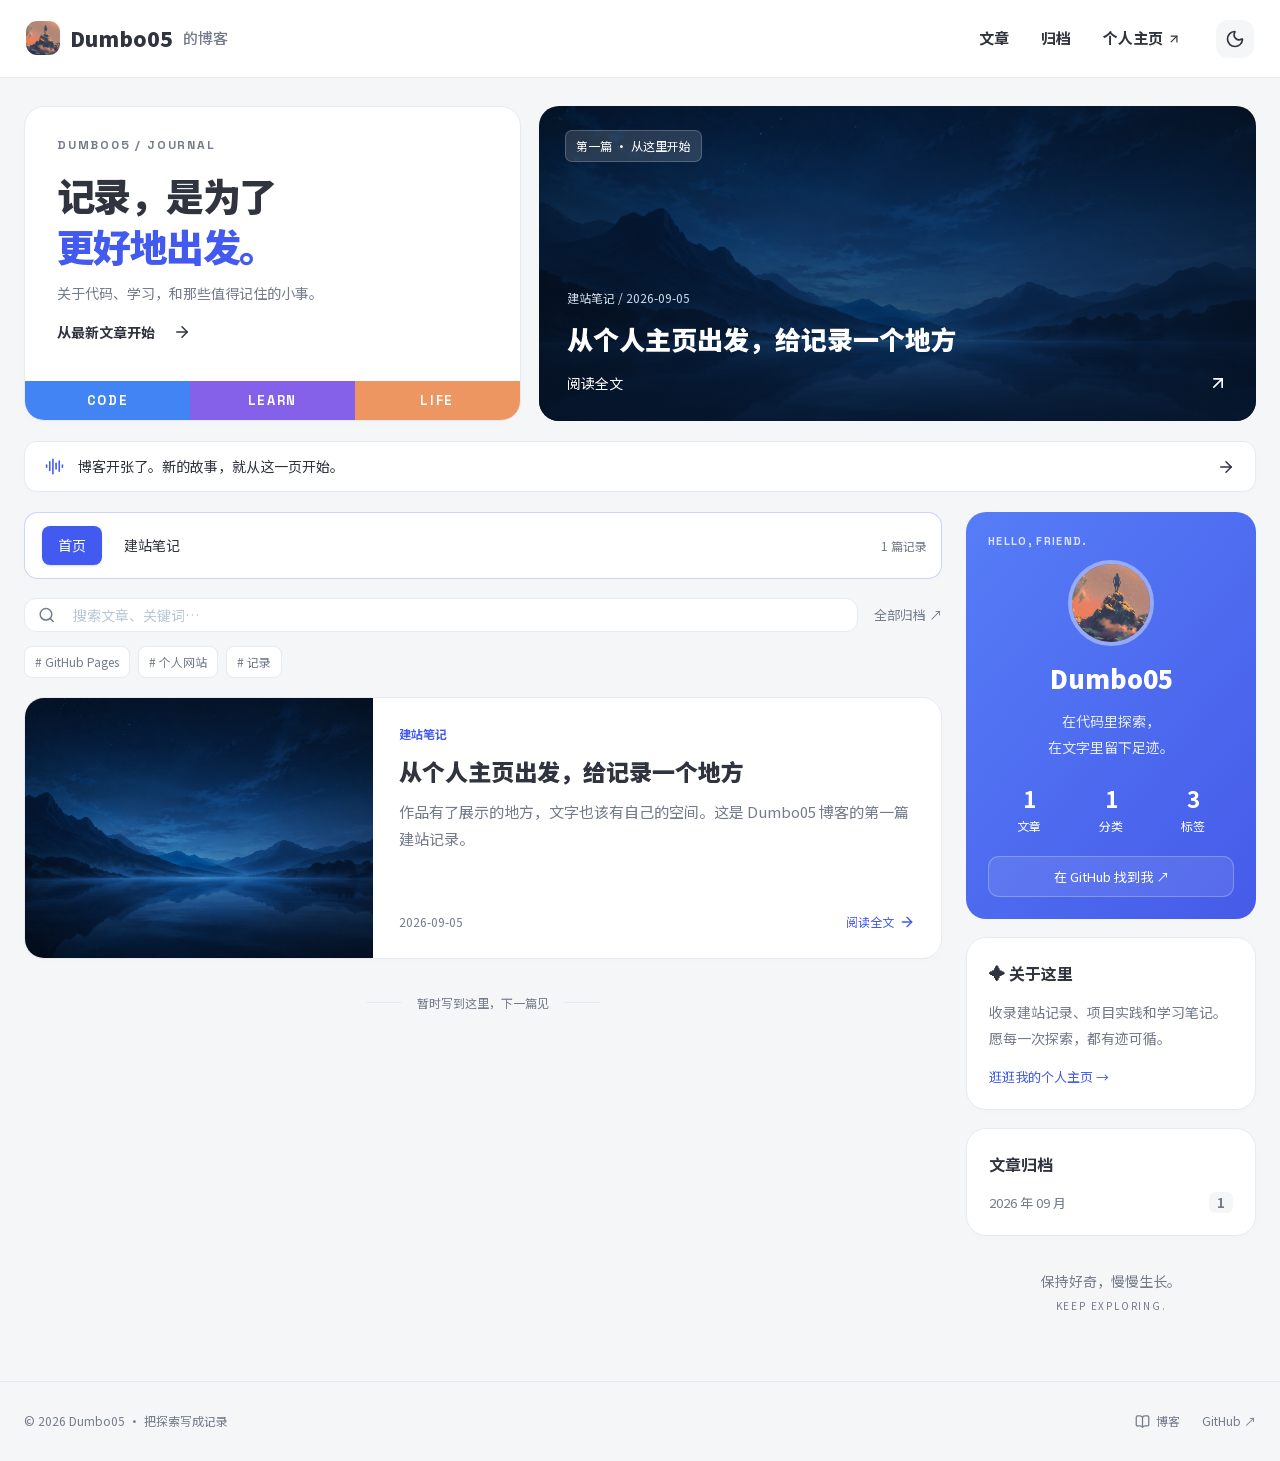
==== blog/index.html @ 747f053f "Publish Dumbo05 blog" ====
<!DOCTYPE html><html lang="zh-CN"><head><meta charSet="utf-8"/><meta name="viewport" content="width=device-width, initial-scale=1"/><link rel="stylesheet" href="/_next/static/css/index.D06NMVFJ.css" data-rsc-css-href="/_next/static/css/index.D06NMVFJ.css" data-precedence="vite-rsc/importer-resources"/><link rel="stylesheet" href="/_next/static/css/layout.DWS-sdrO.css" data-rsc-css-href="/_next/static/css/layout.DWS-sdrO.css" data-precedence="vite-rsc/importer-resources"/><link rel="modulepreload" fetchPriority="low" href="/_next/static/chunks/index-BFyr6COw.js"/><script src="/_next/static/chunks/rolldown-runtime-C60lm6uB.js" type="module" async=""></script><script src="/_next/static/chunks/framework-D_rUT4EX.js" type="module" async=""></script><link rel="modulepreload" href="/_next/static/chunks/layout-segment-context-DpR9NwlC.js" crossorigin=""/><link rel="modulepreload" href="/_next/static/chunks/shell-D8HoEuz0.js" crossorigin=""/><link rel="modulepreload" href="/_next/static/chunks/arrow-up-right-DfUTWv9e.js" crossorigin=""/><link rel="modulepreload" href="/_next/static/chunks/book-open-t9W2RBdf.js" crossorigin=""/><link rel="modulepreload" href="/_next/static/chunks/post-list-Dhc3Cn3q.js" crossorigin=""/><link rel="modulepreload" href="/_next/static/chunks/tabs-w8GAaSXO.js" crossorigin=""/><title>Dumbo05 的博客 · 记录探索的每一步</title><meta name="description" content="Dumbo05 的建站记录、项目实践与学习笔记。"/><script>Object.assign(((self[Symbol.for("vinext.navigationRuntime")]??={bootstrap:{routeManifest:null},functions:{}}).bootstrap.rsc??={rsc:[]}),{params:{},nav:{"pathname":"/blog","searchParams":[]}})</script><link rel="modulepreload" href="/_next/static/chunks/index-BFyr6COw.js" />
<link rel="preload" href="/_next/static/_vinext_fonts/noto-sans-sc-2264a9427715/noto-sans-sc-1ef05131.woff2" as="font" type="font/woff2" crossorigin />
<link rel="preload" href="/_next/static/_vinext_fonts/space-grotesk-97101337fff0/space-grotesk-a57c9413.woff2" as="font" type="font/woff2" crossorigin />
<style data-vinext-fonts>@font-face {
  font-family: 'Noto Sans SC';
  font-style: normal;
  font-weight: 400;
  font-display: swap;
  src: url(/_next/static/_vinext_fonts/noto-sans-sc-2264a9427715/noto-sans-sc-89709021.woff2) format('woff2');
  unicode-range: U+1f1e9-1f1f5, U+1f1f7-1f1ff, U+1f21a, U+1f232, U+1f234-1f237, U+1f250-1f251, U+1f300, U+1f302-1f308, U+1f30a-1f311, U+1f315, U+1f319-1f320, U+1f324, U+1f327, U+1f32a, U+1f32c-1f32d, U+1f330-1f357, U+1f359-1f37e;
}
@font-face {
  font-family: 'Noto Sans SC';
  font-style: normal;
  font-weight: 400;
  font-display: swap;
  src: url(/_next/static/_vinext_fonts/noto-sans-sc-2264a9427715/noto-sans-sc-872174e5.woff2) format('woff2');
  unicode-range: U+fee3, U+fef3, U+ff03-ff04, U+ff07, U+ff0a, U+ff17-ff19, U+ff1c-ff1d, U+ff20-ff3a, U+ff3c, U+ff3e-ff5b, U+ff5d, U+ff61-ff65, U+ff67-ff6a, U+ff6c, U+ff6f-ff78, U+ff7a-ff7d, U+ff80-ff84, U+ff86, U+ff89-ff8e, U+ff92, U+ff97-ff9b, U+ff9d-ff9f, U+ffe0-ffe4, U+ffe6, U+ffe9, U+ffeb, U+ffed, U+fffc, U+1f004, U+1f170-1f171, U+1f192-1f195, U+1f198-1f19a, U+1f1e6-1f1e8;
}
@font-face {
  font-family: 'Noto Sans SC';
  font-style: normal;
  font-weight: 400;
  font-display: swap;
  src: url(/_next/static/_vinext_fonts/noto-sans-sc-2264a9427715/noto-sans-sc-f385bef7.woff2) format('woff2');
  unicode-range: U+f0a7, U+f0b2, U+f0b7, U+f0c9, U+f0d8, U+f0da, U+f0dc-f0dd, U+f0e0, U+f0e6, U+f0eb, U+f0fc, U+f101, U+f104-f105, U+f107, U+f10b, U+f11b, U+f14b, U+f18a, U+f193, U+f1d6-f1d7, U+f244, U+f27a, U+f296, U+f2ae, U+f471, U+f4b3, U+f610-f611, U+f880-f881, U+f8ec, U+f8f5, U+f8ff, U+f901, U+f90a, U+f92c-f92d, U+f934, U+f937, U+f941, U+f965, U+f967, U+f969, U+f96b, U+f96f, U+f974, U+f978-f979, U+f97e, U+f981, U+f98a, U+f98e, U+f997, U+f99c, U+f9b2, U+f9b5, U+f9ba, U+f9be, U+f9ca, U+f9d0-f9d1, U+f9dd, U+f9e0-f9e1, U+f9e4, U+f9f7, U+fa00-fa01, U+fa08, U+fa0a, U+fa11, U+fb01-fb02, U+fdfc, U+fe0e, U+fe30-fe31, U+fe33-fe44, U+fe49-fe52, U+fe54-fe57, U+fe59-fe66, U+fe68-fe6b, U+fe8e, U+fe92-fe93, U+feae, U+feb8, U+fecb-fecc, U+fee0;
}
@font-face {
  font-family: 'Noto Sans SC';
  font-style: normal;
  font-weight: 400;
  font-display: swap;
  src: url(/_next/static/_vinext_fonts/noto-sans-sc-2264a9427715/noto-sans-sc-eb202dc0.woff2) format('woff2');
  unicode-range: U+9f83, U+9f85-9f8d, U+9f90-9f91, U+9f94-9f96, U+9f98, U+9f9b-9f9c, U+9f9e, U+9fa0, U+9fa2, U+9ff0-9fff, U+a001, U+a007, U+a025, U+a046-a047, U+a057, U+a072, U+a078-a079, U+a083, U+a085, U+a100, U+a118, U+a132, U+a134, U+a1f4, U+a242, U+a4a6, U+a4aa, U+a4b0-a4b1, U+a4b3, U+a9c1-a9c2, U+ac00-ac01, U+ac04, U+ac08, U+ac10-ac11, U+ac13-ac16, U+ac19, U+ac1c-ac1d, U+ac24, U+ac70-ac71, U+ac74, U+ac77-ac78, U+ac80-ac81, U+ac83, U+ac8c, U+ac90, U+ac9f-aca0, U+aca8-aca9, U+acac, U+acb0, U+acbd, U+acc1, U+acc4, U+ace0-ace1, U+ace4, U+ace8, U+acf3, U+acf5, U+acfc-acfd, U+ad00, U+ad0c, U+ad11, U+ad1c, U+ad34, U+ad50, U+ad64, U+ad6c, U+ad70, U+ad74, U+ad7f, U+ad81, U+ad8c, U+adc0, U+adc8, U+addc, U+ade0, U+adf8-adf9, U+adfc, U+ae00, U+ae08-ae09, U+ae0b, U+ae30, U+ae34, U+ae38, U+ae40, U+ae4a, U+ae4c, U+ae54, U+ae68, U+aebc, U+aed8, U+af2c-af2d;
}
@font-face {
  font-family: 'Noto Sans SC';
  font-style: normal;
  font-weight: 400;
  font-display: swap;
  src: url(/_next/static/_vinext_fonts/noto-sans-sc-2264a9427715/noto-sans-sc-dbf8b437.woff2) format('woff2');
  unicode-range: U+9e30-9e33, U+9e35-9e3b, U+9e3e, U+9e40-9e44, U+9e46-9e4e, U+9e51, U+9e53, U+9e55-9e58, U+9e5a-9e5c, U+9e5e-9e63, U+9e66-9e6e, U+9e71, U+9e73, U+9e75, U+9e78-9e79, U+9e7c-9e7e, U+9e82, U+9e86-9e88, U+9e8b-9e8c, U+9e90-9e91, U+9e93, U+9e95, U+9e97, U+9e9d, U+9ea4-9ea5, U+9ea9-9eaa, U+9eb4-9eb5, U+9eb8-9eba, U+9ebc-9ebf, U+9ec3, U+9ec9, U+9ecd, U+9ed0, U+9ed2-9ed3, U+9ed5-9ed6, U+9ed9, U+9edc-9edd, U+9edf-9ee0, U+9ee2, U+9ee5, U+9ee7-9eea, U+9eef, U+9ef1, U+9ef3-9ef4, U+9ef6, U+9ef9, U+9efb-9efc, U+9efe, U+9f0b, U+9f0d, U+9f10, U+9f14, U+9f17, U+9f19, U+9f22, U+9f29, U+9f2c, U+9f2f, U+9f31, U+9f37, U+9f39, U+9f3d-9f3e, U+9f41, U+9f4a-9f4b, U+9f51-9f52, U+9f61-9f63, U+9f66-9f67, U+9f80-9f81;
}
@font-face {
  font-family: 'Noto Sans SC';
  font-style: normal;
  font-weight: 400;
  font-display: swap;
  src: url(/_next/static/_vinext_fonts/noto-sans-sc-2264a9427715/noto-sans-sc-26d833f2.woff2) format('woff2');
  unicode-range: U+9c82-9c83, U+9c85-9c8c, U+9c8e-9c92, U+9c94-9c9b, U+9c9e-9ca3, U+9ca5-9ca7, U+9ca9, U+9cab, U+9cad-9cae, U+9cb1-9cb7, U+9cb9-9cbd, U+9cbf-9cc0, U+9cc3, U+9cc5-9cc7, U+9cc9-9cd1, U+9cd3-9cda, U+9cdc-9cdd, U+9cdf, U+9ce1-9ce3, U+9ce5, U+9ce9, U+9cee-9cef, U+9cf3-9cf4, U+9cf6, U+9cfc-9cfd, U+9d02, U+9d08-9d09, U+9d12, U+9d1b, U+9d1e, U+9d26, U+9d28, U+9d37, U+9d3b, U+9d3f, U+9d51, U+9d59, U+9d5c-9d5d, U+9d5f-9d61, U+9d6c, U+9d70, U+9d72, U+9d7a, U+9d7e, U+9d84, U+9d89, U+9d8f, U+9d92, U+9daf, U+9db4, U+9db8, U+9dbc, U+9dc4, U+9dc7, U+9dc9, U+9dd7, U+9ddf, U+9df2, U+9df9-9dfa, U+9e0a, U+9e11, U+9e1a, U+9e1e, U+9e20, U+9e22, U+9e28-9e2c, U+9e2e-9e2f;
}
@font-face {
  font-family: 'Noto Sans SC';
  font-style: normal;
  font-weight: 400;
  font-display: swap;
  src: url(/_next/static/_vinext_fonts/noto-sans-sc-2264a9427715/noto-sans-sc-5b294bf7.woff2) format('woff2');
  unicode-range: U+9a80, U+9a83, U+9a85, U+9a88-9a8a, U+9a8d-9a8e, U+9a90, U+9a92-9a93, U+9a95-9a96, U+9a98-9a99, U+9a9b-9aa2, U+9aa5, U+9aa7, U+9aaf-9ab1, U+9ab5-9ab6, U+9ab9-9aba, U+9ac0-9ac4, U+9ac8, U+9acb-9acc, U+9ace-9acf, U+9ad1-9ad2, U+9ad9, U+9adf, U+9ae1, U+9ae3, U+9aea-9aeb, U+9aed-9aef, U+9af4, U+9af9, U+9afb, U+9b03-9b04, U+9b06, U+9b08, U+9b0d, U+9b0f-9b10, U+9b13, U+9b18, U+9b1a, U+9b1f, U+9b22-9b23, U+9b25, U+9b27-9b28, U+9b2a, U+9b2f, U+9b31-9b32, U+9b3b, U+9b43, U+9b46-9b49, U+9b4d-9b4e, U+9b51, U+9b56, U+9b58, U+9b5a, U+9b5c, U+9b5f, U+9b61-9b62, U+9b6f, U+9b77, U+9b80, U+9b88, U+9b8b, U+9b8e, U+9b91, U+9b9f-9ba0, U+9ba8, U+9baa-9bab, U+9bad-9bae, U+9bb0-9bb1, U+9bb8, U+9bc9-9bca, U+9bd3, U+9bd6, U+9bdb, U+9be8, U+9bf0-9bf1, U+9c02, U+9c10, U+9c15, U+9c24, U+9c2d, U+9c32, U+9c39, U+9c3b, U+9c40, U+9c47-9c49, U+9c53, U+9c57, U+9c64, U+9c72, U+9c77-9c78, U+9c7b, U+9c7f-9c80;
}
@font-face {
  font-family: 'Noto Sans SC';
  font-style: normal;
  font-weight: 400;
  font-display: swap;
  src: url(/_next/static/_vinext_fonts/noto-sans-sc-2264a9427715/noto-sans-sc-d011b6ff.woff2) format('woff2');
  unicode-range: U+98dd, U+98e1-98e2, U+98e7-98ea, U+98ec, U+98ee-98ef, U+98f2, U+98f4, U+98fc-98fe, U+9903, U+9905, U+9908, U+990a, U+990c-990d, U+9913-9914, U+9918, U+991a-991b, U+991e, U+9921, U+9928, U+992c, U+992e, U+9935, U+9938-9939, U+993d-993e, U+9945, U+994b-994c, U+9951-9952, U+9954-9955, U+9957, U+995e, U+9963, U+9966-9969, U+996b-996c, U+996f, U+9974-9975, U+9977-9979, U+997d-997e, U+9980-9981, U+9983-9984, U+9987, U+998a-998b, U+998d-9991, U+9993-9995, U+9997-9998, U+99a5, U+99ab, U+99ad-99ae, U+99b1, U+99b3-99b4, U+99bc, U+99bf, U+99c1, U+99c3-99c6, U+99cc, U+99d0, U+99d2, U+99d5, U+99db, U+99dd, U+99e1, U+99ed, U+99f1, U+99ff, U+9a01, U+9a03-9a04, U+9a0e-9a0f, U+9a11-9a13, U+9a19, U+9a1b, U+9a28, U+9a2b, U+9a30, U+9a32, U+9a37, U+9a40, U+9a45, U+9a4a, U+9a4d-9a4e, U+9a52, U+9a55, U+9a57, U+9a5a-9a5b, U+9a5f, U+9a62, U+9a65, U+9a69, U+9a6b, U+9a6e, U+9a75, U+9a77-9a7a, U+9a7d;
}
@font-face {
  font-family: 'Noto Sans SC';
  font-style: normal;
  font-weight: 400;
  font-display: swap;
  src: url(/_next/static/_vinext_fonts/noto-sans-sc-2264a9427715/noto-sans-sc-c0877205.woff2) format('woff2');
  unicode-range: U+975b-975c, U+9763, U+9765-9766, U+976c-976d, U+9773, U+9776, U+977a, U+977c, U+9784-9785, U+978e-978f, U+9791-9792, U+9794-9795, U+9798, U+979a, U+979e, U+97a3, U+97a5-97a6, U+97a8, U+97ab-97ac, U+97ae-97af, U+97b2, U+97b4, U+97c6, U+97cb-97cc, U+97d3, U+97d8, U+97dc, U+97e1, U+97ea-97eb, U+97ee, U+97fb, U+97fe-97ff, U+9801-9803, U+9805-9806, U+9808, U+980c, U+9810-9814, U+9817-9818, U+981e, U+9820-9821, U+9824, U+9828, U+982b-982d, U+9830, U+9834, U+9838-9839, U+983c, U+9846, U+984d-984f, U+9851-9852, U+9854-9855, U+9857-9858, U+985a-985b, U+9862-9863, U+9865, U+9867, U+986b, U+986f-9871, U+9877-9878, U+987c, U+9880, U+9883, U+9885, U+9889, U+988b-988f, U+9893-9895, U+9899-989b, U+989e-989f, U+98a1-98a2, U+98a5-98a7, U+98a9, U+98af, U+98b1, U+98b6, U+98ba, U+98be, U+98c3-98c4, U+98c6-98c8, U+98cf-98d6, U+98da-98db;
}
@font-face {
  font-family: 'Noto Sans SC';
  font-style: normal;
  font-weight: 400;
  font-display: swap;
  src: url(/_next/static/_vinext_fonts/noto-sans-sc-2264a9427715/noto-sans-sc-7050bbd1.woff2) format('woff2');
  unicode-range: U+95c4-95ca, U+95cc-95cd, U+95d4-95d6, U+95d8, U+95e1-95e2, U+95e9, U+95f0-95f1, U+95f3, U+95f6, U+95fc, U+95fe-95ff, U+9602-9604, U+9606-960d, U+960f, U+9611-9613, U+9615-9617, U+9619-961b, U+961d, U+9621, U+9628, U+962f, U+963c-963e, U+9641-9642, U+9649, U+9654, U+965b-965f, U+9661, U+9663, U+9665, U+9667-9668, U+966c, U+9670, U+9672-9674, U+9678, U+967a, U+967d, U+9682, U+9685, U+9688, U+968a, U+968d-968e, U+9695, U+9697-9698, U+969e, U+96a0, U+96a3-96a4, U+96a8, U+96aa, U+96b0-96b1, U+96b3-96b4, U+96b7-96b9, U+96bb-96bd, U+96c9, U+96cb, U+96ce, U+96d1-96d2, U+96d6, U+96d9, U+96db-96dc, U+96de, U+96e0, U+96e3, U+96e9, U+96eb, U+96f0-96f2, U+96f9, U+96ff, U+9701-9702, U+9705, U+9708, U+970a, U+970e-970f, U+9711, U+9719, U+9727, U+972a, U+972d, U+9730, U+973d, U+9742, U+9744, U+9748-9749, U+9750-9751, U+975a;
}
@font-face {
  font-family: 'Noto Sans SC';
  font-style: normal;
  font-weight: 400;
  font-display: swap;
  src: url(/_next/static/_vinext_fonts/noto-sans-sc-2264a9427715/noto-sans-sc-029585c2.woff2) format('woff2');
  unicode-range: U+94f5, U+94f7, U+94f9, U+94fb-94fd, U+94ff, U+9503-9504, U+9506-9507, U+9509-950a, U+950d-950f, U+9511-9518, U+951a-9520, U+9522, U+9528-952d, U+9530-953a, U+953c-953f, U+9543-9546, U+9548-9550, U+9552-9555, U+9557-955b, U+955d-9568, U+956a-956d, U+9570-9574, U+9583, U+9586, U+9589, U+958e-958f, U+9591-9592, U+9594, U+9598-9599, U+959e-95a0, U+95a2-95a6, U+95a8-95b2, U+95b4, U+95b8-95c3;
}
@font-face {
  font-family: 'Noto Sans SC';
  font-style: normal;
  font-weight: 400;
  font-display: swap;
  src: url(/_next/static/_vinext_fonts/noto-sans-sc-2264a9427715/noto-sans-sc-e1cd4d1c.woff2) format('woff2');
  unicode-range: U+941c-942b, U+942d-942e, U+9432-9433, U+9435, U+9438, U+943a, U+943e, U+9444, U+944a, U+9451-9452, U+945a, U+9462-9463, U+9465, U+9470-9487, U+948a-9492, U+9494-9498, U+949a, U+949c-949d, U+94a1, U+94a3-94a4, U+94a8, U+94aa-94ad, U+94af, U+94b2, U+94b4-94ba, U+94bc-94c0, U+94c4, U+94c6-94db, U+94de-94ec, U+94ee-94f1, U+94f3;
}
@font-face {
  font-family: 'Noto Sans SC';
  font-style: normal;
  font-weight: 400;
  font-display: swap;
  src: url(/_next/static/_vinext_fonts/noto-sans-sc-2264a9427715/noto-sans-sc-d81f9b58.woff2) format('woff2');
  unicode-range: U+92ec-92ed, U+92f0, U+92f3, U+92f8, U+92fc, U+9304, U+9306, U+9310, U+9312, U+9315, U+9318, U+931a, U+931e, U+9320-9322, U+9324, U+9326-9329, U+932b-932c, U+932f, U+9331-9332, U+9335-9336, U+933e, U+9340-9341, U+934a-9360, U+9362-9363, U+9365-936b, U+936e, U+9375, U+937e, U+9382, U+938a, U+938c, U+938f, U+9393-9394, U+9396-9397, U+939a, U+93a2, U+93a7, U+93ac-93cd, U+93d0-93d1, U+93d6-93d8, U+93de-93df, U+93e1-93e2, U+93e4, U+93f8, U+93fb, U+93fd, U+940e-941a;
}
@font-face {
  font-family: 'Noto Sans SC';
  font-style: normal;
  font-weight: 400;
  font-display: swap;
  src: url(/_next/static/_vinext_fonts/noto-sans-sc-2264a9427715/noto-sans-sc-b8b2d6b7.woff2) format('woff2');
  unicode-range: U+9163-9164, U+9169, U+9170, U+9172, U+9174, U+9179-917a, U+917d-917e, U+9182-9183, U+9185, U+918c-918d, U+9190-9191, U+919a, U+919c, U+91a1-91a4, U+91a8, U+91aa-91af, U+91b4-91b5, U+91b8, U+91ba, U+91be, U+91c0-91c1, U+91c6, U+91c8, U+91cb, U+91d0, U+91d2, U+91d7-91d8, U+91dd, U+91e3, U+91e6-91e7, U+91ed, U+91f0, U+91f5, U+91f9, U+9200, U+9205, U+9207-920a, U+920d-920e, U+9210, U+9214-9215, U+921c, U+921e, U+9221, U+9223-9227, U+9229-922a, U+922d, U+9234-9235, U+9237, U+9239-923a, U+923c-9240, U+9244-9246, U+9249, U+924e-924f, U+9251, U+9253, U+9257, U+925b, U+925e, U+9262, U+9264-9266, U+9268, U+926c, U+926f, U+9271, U+927b, U+927e, U+9280, U+9283, U+9285-928a, U+928e, U+9291, U+9293, U+9296, U+9298, U+929c-929d, U+92a8, U+92ab-92ae, U+92b3, U+92b6-92b7, U+92b9, U+92c1, U+92c5-92c6, U+92c8, U+92cc, U+92d0, U+92d2, U+92e4, U+92ea;
}
@font-face {
  font-family: 'Noto Sans SC';
  font-style: normal;
  font-weight: 400;
  font-display: swap;
  src: url(/_next/static/_vinext_fonts/noto-sans-sc-2264a9427715/noto-sans-sc-97d54302.woff2) format('woff2');
  unicode-range: U+9004, U+900b, U+9011, U+9015-9016, U+901e, U+9021, U+9026, U+902d, U+902f, U+9031, U+9035-9036, U+9039-903a, U+9041, U+9044-9046, U+904a, U+904f-9052, U+9054-9055, U+9058-9059, U+905b-905e, U+9060-9062, U+9068-9069, U+906f, U+9072, U+9074, U+9076-907a, U+907c-907d, U+9081, U+9083, U+9085, U+9087-908b, U+908f, U+9095, U+9097, U+9099-909b, U+909d, U+90a0-90a1, U+90a8-90a9, U+90ac, U+90b0, U+90b2-90b4, U+90b6, U+90b8, U+90ba, U+90bd-90be, U+90c3-90c5, U+90c7-90c8, U+90cf-90d0, U+90d3, U+90d5, U+90d7, U+90da-90dc, U+90de, U+90e2, U+90e4, U+90e6-90e7, U+90ea-90eb, U+90ef, U+90f4-90f5, U+90f7, U+90fe-9100, U+9104, U+9109, U+910c, U+9112, U+9114-9115, U+9118, U+911c, U+911e, U+9120, U+9122-9123, U+9127, U+912d, U+912f-9132, U+9139-913a, U+9143, U+9146, U+9149-914a, U+914c, U+914e-9150, U+9154, U+9157, U+915a, U+915d-915e, U+9161-9162;
}
@font-face {
  font-family: 'Noto Sans SC';
  font-style: normal;
  font-weight: 400;
  font-display: swap;
  src: url(/_next/static/_vinext_fonts/noto-sans-sc-2264a9427715/noto-sans-sc-f351b5e0.woff2) format('woff2');
  unicode-range: U+8e41-8e42, U+8e47, U+8e49-8e4b, U+8e50-8e53, U+8e59-8e5a, U+8e5f-8e60, U+8e64, U+8e69, U+8e6c, U+8e70, U+8e74, U+8e76, U+8e7a-8e7c, U+8e7f, U+8e84-8e85, U+8e87, U+8e89, U+8e8b, U+8e8d, U+8e8f-8e90, U+8e94, U+8e99, U+8e9c, U+8e9e, U+8eaa, U+8eac, U+8eb0, U+8eb6, U+8ec0, U+8ec6, U+8eca-8ece, U+8ed2, U+8eda, U+8edf, U+8ee2, U+8eeb, U+8ef8, U+8efb-8efe, U+8f03, U+8f09, U+8f0b, U+8f12-8f15, U+8f1b, U+8f1d, U+8f1f, U+8f29-8f2a, U+8f2f, U+8f36, U+8f38, U+8f3b, U+8f3e-8f3f, U+8f44-8f45, U+8f49, U+8f4d-8f4e, U+8f5f, U+8f6b, U+8f6d, U+8f71-8f73, U+8f75-8f76, U+8f78-8f7a, U+8f7c, U+8f7e, U+8f81-8f82, U+8f84, U+8f87, U+8f8a-8f8b, U+8f8d-8f8f, U+8f94-8f95, U+8f97-8f9a, U+8fa6, U+8fad-8faf, U+8fb2, U+8fb5-8fb7, U+8fba-8fbc, U+8fbf, U+8fc2, U+8fcb, U+8fcd, U+8fd3, U+8fd5, U+8fd7, U+8fda, U+8fe2-8fe5, U+8fe8-8fe9, U+8fee, U+8ff3-8ff4, U+8ff8, U+8ffa;
}
@font-face {
  font-family: 'Noto Sans SC';
  font-style: normal;
  font-weight: 400;
  font-display: swap;
  src: url(/_next/static/_vinext_fonts/noto-sans-sc-2264a9427715/noto-sans-sc-1dbbfe68.woff2) format('woff2');
  unicode-range: U+8cbd, U+8cbf-8cc4, U+8cc7-8cc8, U+8cca, U+8ccd, U+8cd1, U+8cd3, U+8cdb-8cdc, U+8cde, U+8ce0, U+8ce2-8ce4, U+8ce6-8ce8, U+8cea, U+8ced, U+8cf4, U+8cf8, U+8cfa, U+8cfc-8cfd, U+8d04-8d05, U+8d07-8d08, U+8d0a, U+8d0d, U+8d0f, U+8d13-8d14, U+8d16, U+8d1b, U+8d20, U+8d30, U+8d32-8d33, U+8d36, U+8d3b, U+8d3d, U+8d40, U+8d42-8d43, U+8d45-8d46, U+8d48-8d4a, U+8d4d, U+8d51, U+8d53, U+8d55, U+8d59, U+8d5c-8d5d, U+8d5f, U+8d61, U+8d66-8d67, U+8d6a, U+8d6d, U+8d71, U+8d73, U+8d84, U+8d90-8d91, U+8d94-8d95, U+8d99, U+8da8, U+8daf, U+8db1, U+8db5, U+8db8, U+8dba, U+8dbc, U+8dbf, U+8dc2, U+8dc4, U+8dc6, U+8dcb, U+8dce-8dcf, U+8dd6-8dd7, U+8dda-8ddb, U+8dde, U+8de1, U+8de3-8de4, U+8de9, U+8deb-8dec, U+8df0-8df1, U+8df6-8dfd, U+8e05, U+8e07, U+8e09-8e0a, U+8e0c, U+8e0e, U+8e10, U+8e14, U+8e1d-8e1f, U+8e23, U+8e26, U+8e2b-8e31, U+8e34-8e35, U+8e39-8e3a, U+8e3d, U+8e40;
}
@font-face {
  font-family: 'Noto Sans SC';
  font-style: normal;
  font-weight: 400;
  font-display: swap;
  src: url(/_next/static/_vinext_fonts/noto-sans-sc-2264a9427715/noto-sans-sc-e3ccf881.woff2) format('woff2');
  unicode-range: U+8b80, U+8b83, U+8b8a, U+8b8c, U+8b90, U+8b93, U+8b99-8b9a, U+8ba0, U+8ba3, U+8ba5-8ba7, U+8baa-8bac, U+8bb4-8bb5, U+8bb7, U+8bb9, U+8bc2-8bc3, U+8bc5, U+8bcb-8bcc, U+8bce-8bd0, U+8bd2-8bd4, U+8bd6, U+8bd8-8bd9, U+8bdc, U+8bdf, U+8be3-8be4, U+8be7-8be9, U+8beb-8bec, U+8bee, U+8bf0, U+8bf2-8bf3, U+8bf6, U+8bf9, U+8bfc-8bfd, U+8bff-8c00, U+8c02, U+8c04, U+8c06-8c07, U+8c0c, U+8c0f, U+8c11-8c12, U+8c14-8c1b, U+8c1d-8c21, U+8c24-8c25, U+8c27, U+8c2a-8c2c, U+8c2e-8c30, U+8c32-8c36, U+8c3f, U+8c47-8c4c, U+8c4e-8c50, U+8c54-8c56, U+8c62, U+8c68, U+8c6c, U+8c73, U+8c78, U+8c7a, U+8c82, U+8c85, U+8c89-8c8a, U+8c8d-8c8e, U+8c90, U+8c93-8c94, U+8c98, U+8c9d-8c9e, U+8ca0-8ca2, U+8ca7-8cac, U+8caf-8cb0, U+8cb3-8cb4, U+8cb6-8cb9, U+8cbb-8cbc;
}
@font-face {
  font-family: 'Noto Sans SC';
  font-style: normal;
  font-weight: 400;
  font-display: swap;
  src: url(/_next/static/_vinext_fonts/noto-sans-sc-2264a9427715/noto-sans-sc-263a8925.woff2) format('woff2');
  unicode-range: U+8a15-8a18, U+8a1a-8a1b, U+8a1d, U+8a1f, U+8a22-8a23, U+8a25, U+8a2b, U+8a2d, U+8a31, U+8a33-8a34, U+8a36-8a38, U+8a3a, U+8a3c, U+8a3e, U+8a40-8a41, U+8a46, U+8a48, U+8a50, U+8a52, U+8a54-8a55, U+8a58, U+8a5b, U+8a5d-8a63, U+8a66, U+8a69-8a6b, U+8a6d-8a6e, U+8a70, U+8a72-8a73, U+8a7a, U+8a85, U+8a87, U+8a8a, U+8a8c-8a8d, U+8a90-8a92, U+8a95, U+8a98, U+8aa0-8aa1, U+8aa3-8aa6, U+8aa8-8aa9, U+8aac-8aae, U+8ab0, U+8ab2, U+8ab8-8ab9, U+8abc, U+8abe-8abf, U+8ac7, U+8acf, U+8ad2, U+8ad6-8ad7, U+8adb-8adc, U+8adf, U+8ae1, U+8ae6-8ae8, U+8aeb, U+8aed-8aee, U+8af1, U+8af3-8af4, U+8af7-8af8, U+8afa, U+8afe, U+8b00-8b02, U+8b07, U+8b0a, U+8b0c, U+8b0e, U+8b10, U+8b17, U+8b19, U+8b1b, U+8b1d, U+8b20-8b21, U+8b26, U+8b28, U+8b2c, U+8b33, U+8b39, U+8b3e-8b3f, U+8b41, U+8b45, U+8b49, U+8b4c, U+8b4f, U+8b57-8b58, U+8b5a, U+8b5c, U+8b5e, U+8b60, U+8b6c, U+8b6f-8b70, U+8b72, U+8b74, U+8b77, U+8b7d;
}
@font-face {
  font-family: 'Noto Sans SC';
  font-style: normal;
  font-weight: 400;
  font-display: swap;
  src: url(/_next/static/_vinext_fonts/noto-sans-sc-2264a9427715/noto-sans-sc-1081e6e8.woff2) format('woff2');
  unicode-range: U+8882, U+8884-8886, U+8888, U+888f, U+8892-8893, U+889b, U+88a2, U+88a4, U+88a6, U+88a8, U+88aa, U+88ae, U+88b1, U+88b4, U+88b7, U+88bc, U+88c0, U+88c6-88c9, U+88ce-88cf, U+88d1-88d3, U+88d8, U+88db-88dd, U+88df, U+88e1-88e3, U+88e5, U+88e8, U+88ec, U+88f0-88f1, U+88f3-88f4, U+88fc-88fe, U+8900, U+8902, U+8906-8907, U+8909-890c, U+8912-8915, U+8918-891b, U+8921, U+8925, U+892b, U+8930, U+8932, U+8934, U+8936, U+893b, U+893d, U+8941, U+894c, U+8955-8956, U+8959, U+895c, U+895e-8960, U+8966, U+896a, U+896c, U+896f-8970, U+8972, U+897b, U+897e, U+8980, U+8983, U+8985, U+8987-8988, U+898c, U+898f, U+8993, U+8997, U+899a, U+89a1, U+89a7, U+89a9-89aa, U+89b2-89b3, U+89b7, U+89c0, U+89c7, U+89ca-89cc, U+89ce-89d1, U+89d6, U+89da, U+89dc, U+89de, U+89e5, U+89e7, U+89eb, U+89ef, U+89f1, U+89f3-89f4, U+89f8, U+89ff, U+8a01-8a03, U+8a07-8a0a, U+8a0e-8a0f, U+8a13;
}
@font-face {
  font-family: 'Noto Sans SC';
  font-style: normal;
  font-weight: 400;
  font-display: swap;
  src: url(/_next/static/_vinext_fonts/noto-sans-sc-2264a9427715/noto-sans-sc-f04109b5.woff2) format('woff2');
  unicode-range: U+86f4, U+86f8-86f9, U+86fb, U+86fe, U+8703, U+8706-870a, U+870d, U+8711-8713, U+871a, U+871e, U+8722-8723, U+8725, U+8729, U+872e, U+8731, U+8734, U+8737, U+873a-873b, U+873e-8740, U+8742, U+8747-8748, U+8753, U+8755, U+8757-8758, U+875d, U+875f, U+8762-8766, U+8768, U+876e, U+8770, U+8772, U+8775, U+8778, U+877b-877e, U+8782, U+8785, U+8788, U+878b, U+8793, U+8797, U+879a, U+879e-87a0, U+87a2-87a3, U+87a8, U+87ab-87ad, U+87af, U+87b3, U+87b5, U+87bd, U+87c0, U+87c4, U+87c6, U+87ca-87cb, U+87d1-87d2, U+87db-87dc, U+87de, U+87e0, U+87e5, U+87ea, U+87ec, U+87ee, U+87f2-87f3, U+87fb, U+87fd-87fe, U+8802-8803, U+8805, U+880a-880b, U+880d, U+8813-8816, U+8819, U+881b, U+881f, U+8821, U+8823, U+8831-8832, U+8835-8836, U+8839, U+883b-883c, U+8844, U+8846, U+884a, U+884e, U+8852-8853, U+8855, U+8859, U+885b, U+885d-885e, U+8862, U+8864, U+8869-886a, U+886e-886f, U+8872, U+8879, U+887d-887f;
}
@font-face {
  font-family: 'Noto Sans SC';
  font-style: normal;
  font-weight: 400;
  font-display: swap;
  src: url(/_next/static/_vinext_fonts/noto-sans-sc-2264a9427715/noto-sans-sc-012abd8d.woff2) format('woff2');
  unicode-range: U+8548, U+854e, U+8553, U+8556-8557, U+8559, U+855e, U+8561, U+8564-8565, U+8568-856a, U+856d, U+856f-8570, U+8572, U+8576, U+8579-857b, U+8580, U+8585-8586, U+8588, U+858a, U+858f, U+8591, U+8594, U+8599, U+859c, U+85a2, U+85a4, U+85a6, U+85a8-85a9, U+85ab-85ac, U+85ae, U+85b7-85b9, U+85be, U+85c1, U+85c7, U+85cd, U+85d0, U+85d3, U+85d5, U+85dc-85dd, U+85df-85e0, U+85e5-85e6, U+85e8-85ea, U+85f4, U+85f9, U+85fe-85ff, U+8602, U+8605-8607, U+860a-860b, U+8616, U+8618, U+861a, U+8627, U+8629, U+862d, U+8638, U+863c, U+863f, U+864d, U+864f, U+8652-8655, U+865b-865c, U+865f, U+8662, U+8667, U+866c, U+866e, U+8671, U+8675, U+867a-867c, U+867f, U+868b, U+868d, U+8693, U+869c-869d, U+86a1, U+86a3-86a4, U+86a7-86a9, U+86ac, U+86af-86b1, U+86b4-86b6, U+86ba, U+86c0, U+86c4, U+86c6, U+86c9-86ca, U+86cd-86d1, U+86d4, U+86d8, U+86de-86df, U+86e4, U+86e6, U+86e9, U+86ed, U+86ef-86f3;
}
@font-face {
  font-family: 'Noto Sans SC';
  font-style: normal;
  font-weight: 400;
  font-display: swap;
  src: url(/_next/static/_vinext_fonts/noto-sans-sc-2264a9427715/noto-sans-sc-7f246ec9.woff2) format('woff2');
  unicode-range: U+83c5, U+83c8-83c9, U+83cb, U+83d1, U+83d3-83d6, U+83d8, U+83db, U+83dd, U+83df, U+83e1, U+83e5, U+83ea-83eb, U+83f0, U+83f4, U+83f8-83f9, U+83fb, U+83fd, U+83ff, U+8401, U+8406, U+840a-840b, U+840f, U+8411, U+8418, U+841c, U+8420, U+8422-8424, U+8426, U+8429, U+842c, U+8438-8439, U+843b-843c, U+843f, U+8446-8447, U+8449, U+844e, U+8451-8452, U+8456, U+8459-845a, U+845c, U+8462, U+8466, U+846d, U+846f-8470, U+8473, U+8476-8478, U+847a, U+847d, U+8484-8485, U+8487, U+8489, U+848c, U+848e, U+8490, U+8493-8494, U+8497, U+849b, U+849e-849f, U+84a1, U+84a5, U+84a8, U+84af, U+84b4, U+84b9-84bf, U+84c1-84c2, U+84c5-84c7, U+84ca-84cb, U+84cd, U+84d0-84d1, U+84d3, U+84d6, U+84df-84e0, U+84e2-84e3, U+84e5-84e7, U+84ee, U+84f3, U+84f6, U+84fa, U+84fc, U+84ff-8500, U+850c, U+8511, U+8514-8515, U+8517-8518, U+851f, U+8523, U+8525-8526, U+8529, U+852b, U+852d, U+8532, U+8534-8535, U+8538-853a, U+853c, U+8543, U+8545;
}
@font-face {
  font-family: 'Noto Sans SC';
  font-style: normal;
  font-weight: 400;
  font-display: swap;
  src: url(/_next/static/_vinext_fonts/noto-sans-sc-2264a9427715/noto-sans-sc-7b737b1b.woff2) format('woff2');
  unicode-range: U+82bc, U+82be, U+82c0-82c2, U+82c4-82c8, U+82ca-82cc, U+82ce, U+82d0, U+82d2-82d3, U+82d5-82d6, U+82d8-82d9, U+82dc-82de, U+82e0-82e4, U+82e7, U+82e9-82eb, U+82ed-82ee, U+82f3-82f4, U+82f7-82f8, U+82fa-8301, U+8306-8308, U+830c-830d, U+830f, U+8311, U+8313-8315, U+8318, U+831a-831b, U+831d, U+8324, U+8327, U+832a, U+832c-832d, U+832f, U+8331-8334, U+833a-833c, U+8340, U+8343-8345, U+8347-8348, U+834a, U+834c, U+834f, U+8351, U+8356, U+8358-835c, U+835e, U+8360, U+8364-8366, U+8368-836a, U+836c-836e, U+8373, U+8378, U+837b-837d, U+837f-8380, U+8382, U+8388, U+838a-838b, U+8392, U+8394, U+8396, U+8398-8399, U+839b-839c, U+83a0, U+83a2-83a3, U+83a8-83aa, U+83ae-83b0, U+83b3-83b4, U+83b6, U+83b8, U+83ba, U+83bc-83bd, U+83bf-83c0, U+83c2;
}
@font-face {
  font-family: 'Noto Sans SC';
  font-style: normal;
  font-weight: 400;
  font-display: swap;
  src: url(/_next/static/_vinext_fonts/noto-sans-sc-2264a9427715/noto-sans-sc-1dbca8d2.woff2) format('woff2');
  unicode-range: U+8166-8169, U+816b, U+816d, U+8171, U+8173-8174, U+8178, U+817c-817d, U+8182, U+8188, U+8191, U+8198-819b, U+81a0, U+81a3, U+81a5-81a6, U+81a9, U+81b6, U+81ba-81bb, U+81bd, U+81bf, U+81c1, U+81c3, U+81c6, U+81c9-81ca, U+81cc-81cd, U+81d1, U+81d3-81d4, U+81d8, U+81db-81dc, U+81de-81df, U+81e5, U+81e7-81e9, U+81eb-81ec, U+81ee-81ef, U+81f5, U+81f8, U+81fa, U+81fc, U+81fe, U+8200-8202, U+8204, U+8208-820a, U+820e-8210, U+8216-8218, U+821b-821c, U+8221-8224, U+8226-8228, U+822b, U+822d, U+822f, U+8232-8234, U+8237-8238, U+823a-823b, U+823e, U+8244, U+8249, U+824b, U+824f, U+8259-825a, U+825f, U+8266, U+8268, U+826e, U+8271, U+8276-8279, U+827d, U+827f, U+8283-8284, U+8288-828a, U+828d-8291, U+8293-8294, U+8296-8298, U+829f-82a1, U+82a3-82a4, U+82a7-82ab, U+82ae, U+82b0, U+82b2, U+82b4-82b6;
}
@font-face {
  font-family: 'Noto Sans SC';
  font-style: normal;
  font-weight: 400;
  font-display: swap;
  src: url(/_next/static/_vinext_fonts/noto-sans-sc-2264a9427715/noto-sans-sc-50988138.woff2) format('woff2');
  unicode-range: U+8016, U+8018-8019, U+801c, U+801e, U+8026-802a, U+8031, U+8034-8035, U+8037, U+8043, U+804b, U+804d, U+8052, U+8056, U+8059, U+805e, U+8061, U+8068-8069, U+806e-8074, U+8076-8078, U+807c-8080, U+8082, U+8084-8085, U+8088, U+808f, U+8093, U+809c, U+809f, U+80ab, U+80ad-80ae, U+80b1, U+80b6-80b8, U+80bc-80bd, U+80c2, U+80c4, U+80ca, U+80cd, U+80d1, U+80d4, U+80d7, U+80d9-80db, U+80dd, U+80e0, U+80e4-80e5, U+80e7-80ed, U+80ef-80f1, U+80f3-80f4, U+80fc, U+8101, U+8104-8105, U+8107-8108, U+810c-810e, U+8112-8115, U+8117-8119, U+811b-811f, U+8121-8130, U+8132-8134, U+8137, U+8139, U+813f-8140, U+8142, U+8146, U+8148, U+814d-814e, U+8151, U+8153, U+8158-815a, U+815e, U+8160;
}
@font-face {
  font-family: 'Noto Sans SC';
  font-style: normal;
  font-weight: 400;
  font-display: swap;
  src: url(/_next/static/_vinext_fonts/noto-sans-sc-2264a9427715/noto-sans-sc-85e29ce6.woff2) format('woff2');
  unicode-range: U+7ef0-7ef2, U+7ef6, U+7efa-7efb, U+7efe, U+7f01-7f04, U+7f08, U+7f0a-7f12, U+7f17, U+7f19, U+7f1b-7f1c, U+7f1f, U+7f21-7f23, U+7f25-7f28, U+7f2a-7f33, U+7f35-7f37, U+7f3d, U+7f42, U+7f44-7f45, U+7f4c-7f4d, U+7f52, U+7f54, U+7f58-7f59, U+7f5d, U+7f5f-7f61, U+7f63, U+7f65, U+7f68, U+7f70-7f71, U+7f73-7f75, U+7f77, U+7f79, U+7f7d-7f7e, U+7f85-7f86, U+7f88-7f89, U+7f8b-7f8c, U+7f90-7f91, U+7f94-7f96, U+7f98-7f9b, U+7f9d, U+7f9f, U+7fa3, U+7fa7-7fa9, U+7fac-7fb2, U+7fb4, U+7fb6, U+7fb8, U+7fbc, U+7fbf-7fc0, U+7fc3, U+7fca, U+7fcc, U+7fce, U+7fd2, U+7fd5, U+7fd9-7fdb, U+7fdf, U+7fe3, U+7fe5-7fe7, U+7fe9, U+7feb-7fec, U+7fee-7fef, U+7ff1, U+7ff3-7ff4, U+7ff9-7ffa, U+7ffe, U+8004, U+8006, U+800b, U+800e, U+8011-8012, U+8014;
}
@font-face {
  font-family: 'Noto Sans SC';
  font-style: normal;
  font-weight: 400;
  font-display: swap;
  src: url(/_next/static/_vinext_fonts/noto-sans-sc-2264a9427715/noto-sans-sc-2f25561e.woff2) format('woff2');
  unicode-range: U+7dd2, U+7dd4, U+7dd6-7dd8, U+7dda-7de0, U+7de2-7de6, U+7de8-7ded, U+7def, U+7df1-7df5, U+7df7, U+7df9, U+7dfb-7dfc, U+7dfe-7e02, U+7e04, U+7e08-7e0b, U+7e12, U+7e1b, U+7e1e, U+7e20, U+7e22-7e23, U+7e26, U+7e29, U+7e2b, U+7e2e-7e2f, U+7e31, U+7e37, U+7e39-7e3e, U+7e40, U+7e43-7e44, U+7e46-7e47, U+7e4a-7e4b, U+7e4d-7e4e, U+7e51, U+7e54-7e56, U+7e58-7e5b, U+7e5d-7e5e, U+7e61, U+7e66-7e67, U+7e69-7e6b, U+7e6d, U+7e70, U+7e73, U+7e77, U+7e79, U+7e7b-7e7d, U+7e81-7e82, U+7e8c-7e8d, U+7e8f, U+7e92-7e94, U+7e96, U+7e98, U+7e9a-7e9c, U+7e9e-7e9f, U+7ea1, U+7ea3, U+7ea5, U+7ea8-7ea9, U+7eab, U+7ead-7eae, U+7eb0, U+7ebb, U+7ebe, U+7ec0-7ec2, U+7ec9, U+7ecb-7ecc, U+7ed0, U+7ed4, U+7ed7, U+7edb, U+7ee0-7ee2, U+7ee5-7ee6, U+7ee8, U+7eeb;
}
@font-face {
  font-family: 'Noto Sans SC';
  font-style: normal;
  font-weight: 400;
  font-display: swap;
  src: url(/_next/static/_vinext_fonts/noto-sans-sc-2264a9427715/noto-sans-sc-3991948e.woff2) format('woff2');
  unicode-range: U+7ce8, U+7cec, U+7cf0, U+7cf5-7cf9, U+7cfc, U+7cfe, U+7d00, U+7d04-7d0b, U+7d0d, U+7d10-7d14, U+7d17-7d19, U+7d1b-7d1f, U+7d21, U+7d24-7d26, U+7d28-7d2a, U+7d2c-7d2e, U+7d30-7d31, U+7d33, U+7d35-7d36, U+7d38-7d3a, U+7d40, U+7d42-7d44, U+7d46, U+7d4b-7d4c, U+7d4f, U+7d51, U+7d54-7d56, U+7d58, U+7d5b-7d5c, U+7d5e, U+7d61-7d63, U+7d66, U+7d68, U+7d6a-7d6c, U+7d6f, U+7d71-7d73, U+7d75-7d77, U+7d79-7d7a, U+7d7e, U+7d81, U+7d84-7d8b, U+7d8d, U+7d8f, U+7d91, U+7d94, U+7d96, U+7d98-7d9a, U+7d9c-7da0, U+7da2, U+7da6, U+7daa-7db1, U+7db4-7db8, U+7dba-7dbf, U+7dc1, U+7dc4, U+7dc7-7dc8, U+7dca-7dcd, U+7dcf, U+7dd1;
}
@font-face {
  font-family: 'Noto Sans SC';
  font-style: normal;
  font-weight: 400;
  font-display: swap;
  src: url(/_next/static/_vinext_fonts/noto-sans-sc-2264a9427715/noto-sans-sc-75110373.woff2) format('woff2');
  unicode-range: U+7bd3-7bd4, U+7bd9-7bda, U+7bdd, U+7be0-7be1, U+7be4-7be6, U+7be9-7bea, U+7bef, U+7bf4, U+7bf6, U+7bfc, U+7bfe, U+7c01, U+7c03, U+7c07-7c08, U+7c0a-7c0d, U+7c0f, U+7c11, U+7c15-7c16, U+7c19, U+7c1e-7c21, U+7c23-7c24, U+7c26, U+7c28-7c33, U+7c35, U+7c37-7c3b, U+7c3d-7c3e, U+7c40-7c41, U+7c43, U+7c47-7c48, U+7c4c, U+7c50, U+7c53-7c54, U+7c59, U+7c5f-7c60, U+7c63-7c65, U+7c6c, U+7c6e, U+7c72, U+7c74, U+7c79-7c7a, U+7c7c, U+7c81-7c82, U+7c84-7c85, U+7c88, U+7c8a-7c91, U+7c93-7c96, U+7c99, U+7c9b-7c9e, U+7ca0-7ca2, U+7ca6-7ca9, U+7cac, U+7caf-7cb3, U+7cb5-7cb7, U+7cba-7cbd, U+7cbf-7cc2, U+7cc5, U+7cc7-7cc9, U+7ccc-7ccd, U+7cd7, U+7cdc, U+7cde, U+7ce0, U+7ce4-7ce5, U+7ce7;
}
@font-face {
  font-family: 'Noto Sans SC';
  font-style: normal;
  font-weight: 400;
  font-display: swap;
  src: url(/_next/static/_vinext_fonts/noto-sans-sc-2264a9427715/noto-sans-sc-deb0a07b.woff2) format('woff2');
  unicode-range: U+7ae6, U+7af4-7af7, U+7afa-7afb, U+7afd-7b0a, U+7b0c, U+7b0e-7b0f, U+7b13, U+7b15-7b16, U+7b18-7b19, U+7b1e-7b20, U+7b22-7b25, U+7b29-7b2b, U+7b2d-7b2e, U+7b30-7b3b, U+7b3e-7b3f, U+7b41-7b42, U+7b44-7b47, U+7b4a, U+7b4c-7b50, U+7b58, U+7b5a, U+7b5c, U+7b60, U+7b66-7b67, U+7b69, U+7b6c-7b6f, U+7b72-7b76, U+7b7b-7b7d, U+7b7f, U+7b82, U+7b85, U+7b87, U+7b8b-7b96, U+7b98-7b99, U+7b9b-7b9f, U+7ba2-7ba4, U+7ba6-7bac, U+7bae-7bb0, U+7bb4, U+7bb7-7bb9, U+7bbb, U+7bc0-7bc1, U+7bc3-7bc4, U+7bc6, U+7bc8-7bcc, U+7bd1;
}
@font-face {
  font-family: 'Noto Sans SC';
  font-style: normal;
  font-weight: 400;
  font-display: swap;
  src: url(/_next/static/_vinext_fonts/noto-sans-sc-2264a9427715/noto-sans-sc-0148b0d2.woff2) format('woff2');
  unicode-range: U+798b-798e, U+7992, U+7994-7995, U+7997-7998, U+799a-799c, U+799f, U+79a3-79a6, U+79a8-79ac, U+79ae-79b1, U+79b3-79b5, U+79b8, U+79ba, U+79bf, U+79c2, U+79c6, U+79c8, U+79cf, U+79d5-79d6, U+79dd-79de, U+79e3, U+79e7-79e8, U+79eb, U+79ed, U+79f4, U+79f7-79f8, U+79fa, U+79fe, U+7a02-7a03, U+7a05, U+7a0a, U+7a14, U+7a17, U+7a19, U+7a1c, U+7a1e-7a1f, U+7a23, U+7a25-7a26, U+7a2c, U+7a2e, U+7a30-7a32, U+7a36-7a37, U+7a39, U+7a3c, U+7a40, U+7a42, U+7a47, U+7a49, U+7a4c-7a4f, U+7a51, U+7a55, U+7a5b, U+7a5d-7a5e, U+7a62-7a63, U+7a66, U+7a68-7a69, U+7a6b, U+7a70, U+7a78, U+7a80, U+7a85-7a88, U+7a8a, U+7a90, U+7a93-7a96, U+7a98, U+7a9b-7a9c, U+7a9e, U+7aa0-7aa1, U+7aa3, U+7aa8-7aaa, U+7aac-7ab0, U+7ab3, U+7ab8, U+7aba, U+7abd-7abf, U+7ac4-7ac5, U+7ac7-7ac8, U+7aca, U+7ad1-7ad2, U+7ada-7add, U+7ae1, U+7ae4;
}
@font-face {
  font-family: 'Noto Sans SC';
  font-style: normal;
  font-weight: 400;
  font-display: swap;
  src: url(/_next/static/_vinext_fonts/noto-sans-sc-2264a9427715/noto-sans-sc-0fa39ab0.woff2) format('woff2');
  unicode-range: U+784c, U+784e-7854, U+7856-7857, U+7859-785a, U+7865, U+7869-786a, U+786d, U+786f, U+7876-7877, U+787c, U+787e-787f, U+7881, U+7887-7889, U+7893-7894, U+7898-789e, U+78a1, U+78a3, U+78a5, U+78a9, U+78ad, U+78b2, U+78b4, U+78b6, U+78b9-78ba, U+78bc, U+78bf, U+78c3, U+78c9, U+78cb, U+78d0-78d2, U+78d4, U+78d9-78da, U+78dc, U+78de, U+78e1, U+78e5-78e6, U+78ea, U+78ec, U+78ef, U+78f1-78f2, U+78f4, U+78fa-78fb, U+78fe, U+7901-7902, U+7905, U+7907, U+7909, U+790b-790c, U+790e, U+7910, U+7913, U+7919-791b, U+791e-791f, U+7921, U+7924, U+7926, U+792a-792b, U+7934, U+7936, U+7939, U+793b, U+793d, U+7940, U+7942-7943, U+7945-7947, U+7949-794a, U+794c, U+794e-7951, U+7953-7955, U+7957-795a, U+795c, U+795f-7960, U+7962, U+7964, U+7966-7967, U+7969, U+796b, U+796f, U+7972, U+7974, U+7979, U+797b-797c, U+797e-7980, U+7982, U+7986-7987, U+7989-798a;
}
@font-face {
  font-family: 'Noto Sans SC';
  font-style: normal;
  font-weight: 400;
  font-display: swap;
  src: url(/_next/static/_vinext_fonts/noto-sans-sc-2264a9427715/noto-sans-sc-8ff2b520.woff2) format('woff2');
  unicode-range: U+7722, U+7726, U+7728, U+772b-7730, U+7732-7736, U+7739-773a, U+773d-773f, U+7743, U+7746-7747, U+774c-774f, U+7751-7752, U+7758-775a, U+775c-775e, U+7762, U+7765-7766, U+7768-776a, U+776c-776d, U+7771-7772, U+777a, U+777c-777e, U+7780, U+7785, U+7787, U+778b-778d, U+778f-7791, U+7793, U+779e-77a0, U+77a2, U+77a5, U+77ad, U+77af, U+77b4-77b7, U+77bd-77c0, U+77c2, U+77c5, U+77c7, U+77cd, U+77d6-77d7, U+77d9-77da, U+77dd-77de, U+77e7, U+77ea, U+77ec, U+77ef, U+77f8, U+77fb, U+77fd-77fe, U+7800, U+7803, U+7806, U+7809, U+780f-7812, U+7815, U+7817-7818, U+781a-781f, U+7821-7823, U+7825-7827, U+7829, U+782b-7830, U+7832-7833, U+7835, U+7837, U+7839-783c, U+783e, U+7841-7844, U+7847-7849, U+784b;
}
@font-face {
  font-family: 'Noto Sans SC';
  font-style: normal;
  font-weight: 400;
  font-display: swap;
  src: url(/_next/static/_vinext_fonts/noto-sans-sc-2264a9427715/noto-sans-sc-13310815.woff2) format('woff2');
  unicode-range: U+7613-7619, U+761b-761d, U+761f-7622, U+7625, U+7627-762a, U+762e-7630, U+7632-7635, U+7638-763a, U+763c-763d, U+763f-7640, U+7642-7643, U+7647-7648, U+764d-764e, U+7652, U+7654, U+7658, U+765a, U+765c, U+765e-765f, U+7661-7663, U+7665, U+7669, U+766c, U+766e-766f, U+7671-7673, U+7675-7676, U+7678-767a, U+767f, U+7681, U+7683, U+7688, U+768a-768c, U+768e, U+7690-7692, U+7695, U+7698, U+769a-769b, U+769d-76a0, U+76a2, U+76a4-76a7, U+76ab-76ac, U+76af-76b0, U+76b2, U+76b4-76b5, U+76ba-76bb, U+76bf, U+76c2-76c3, U+76c5, U+76c9, U+76cc-76ce, U+76dc-76de, U+76e1-76ea, U+76f1, U+76f9-76fb, U+76fd, U+76ff-7700, U+7703-7704, U+7707-7708, U+770c-770f, U+7712, U+7714, U+7716, U+7719-771b, U+771e, U+7721;
}
@font-face {
  font-family: 'Noto Sans SC';
  font-style: normal;
  font-weight: 400;
  font-display: swap;
  src: url(/_next/static/_vinext_fonts/noto-sans-sc-2264a9427715/noto-sans-sc-5cd44758.woff2) format('woff2');
  unicode-range: U+750d, U+750f, U+7511, U+7513, U+7515, U+7517, U+7519, U+7521-7527, U+752a, U+752c-752d, U+752f, U+7534, U+7536, U+753a, U+753e, U+7540, U+7544, U+7547-754b, U+754d-754e, U+7550-7553, U+7556-7557, U+755a-755b, U+755d-755e, U+7560, U+7562, U+7564, U+7566-7568, U+756b-756c, U+756f-7573, U+7575, U+7579-757c, U+757e-757f, U+7581-7584, U+7587, U+7589-758e, U+7590, U+7592, U+7594, U+7596, U+7599-759a, U+759d, U+759f-75a0, U+75a3, U+75a5, U+75a8, U+75ac-75ad, U+75b0-75b1, U+75b3-75b5, U+75b8, U+75bd, U+75c1-75c4, U+75c8-75ca, U+75cc-75cd, U+75d4, U+75d6, U+75d9, U+75de, U+75e0, U+75e2-75e4, U+75e6-75ea, U+75f1-75f3, U+75f7, U+75f9-75fa, U+75fc, U+75fe-7601, U+7603, U+7605-7606, U+7608-760e, U+7610-7612;
}
@font-face {
  font-family: 'Noto Sans SC';
  font-style: normal;
  font-weight: 400;
  font-display: swap;
  src: url(/_next/static/_vinext_fonts/noto-sans-sc-2264a9427715/noto-sans-sc-776ef0cc.woff2) format('woff2');
  unicode-range: U+73f0, U+73f2, U+73f4-73f5, U+73f7, U+73f9-73fa, U+73fc-73fd, U+73ff-7402, U+7404, U+7407-7408, U+740a-740f, U+7418, U+741a-741c, U+741e, U+7424-7425, U+7428-7429, U+742c-7430, U+7432, U+7435-7436, U+7438-743b, U+743e-7441, U+7443-7446, U+7448, U+744a-744b, U+7452, U+7457, U+745b, U+745d, U+7460, U+7462-7465, U+7467-746a, U+746d, U+746f, U+7471, U+7473-7474, U+7477, U+747a, U+747e, U+7481-7482, U+7484, U+7486, U+7488-748b, U+748e-748f, U+7493, U+7498, U+749a, U+749c-74a0, U+74a3, U+74a6, U+74a9-74aa, U+74ae, U+74b0-74b2, U+74b6, U+74b8-74ba, U+74bd, U+74bf, U+74c1, U+74c3, U+74c5, U+74c8, U+74ca, U+74cc, U+74cf, U+74d1-74d2, U+74d4-74d5, U+74d8-74db, U+74de-74e0, U+74e2, U+74e4-74e5, U+74e7-74e9, U+74ee-74ef, U+74f4, U+74ff, U+7501, U+7503, U+7505, U+7508;
}
@font-face {
  font-family: 'Noto Sans SC';
  font-style: normal;
  font-weight: 400;
  font-display: swap;
  src: url(/_next/static/_vinext_fonts/noto-sans-sc-2264a9427715/noto-sans-sc-101eb91c.woff2) format('woff2');
  unicode-range: U+72e6, U+72e8, U+72ef-72f0, U+72f2-72f4, U+72f6-72f7, U+72f9-72fb, U+72fd, U+7300-7304, U+7307, U+730a-730c, U+7313-7317, U+731d-7322, U+7327, U+7329, U+732c-732d, U+7330-7331, U+7333, U+7335-7337, U+7339, U+733d-733e, U+7340, U+7342, U+7344-7345, U+734a, U+734d-7350, U+7352, U+7355, U+7357, U+7359, U+735f-7360, U+7362-7363, U+7365, U+7368, U+736c-736d, U+736f-7370, U+7372, U+7374-7376, U+7378, U+737a-737b, U+737d-737e, U+7382-7383, U+7386, U+7388, U+738a, U+738c-7393, U+7395, U+7397-739a, U+739c, U+739e, U+73a0-73a3, U+73a5-73a8, U+73aa, U+73ad, U+73b1, U+73b3, U+73b6-73b7, U+73b9, U+73c2, U+73c5-73c9, U+73cc, U+73ce-73d0, U+73d2, U+73d6, U+73d9, U+73db-73de, U+73e3, U+73e5-73ea, U+73ee-73ef;
}
@font-face {
  font-family: 'Noto Sans SC';
  font-style: normal;
  font-weight: 400;
  font-display: swap;
  src: url(/_next/static/_vinext_fonts/noto-sans-sc-2264a9427715/noto-sans-sc-20009f29.woff2) format('woff2');
  unicode-range: U+71a8, U+71af, U+71b1-71bc, U+71be, U+71c1-71c2, U+71c4, U+71c8-71cb, U+71ce-71d0, U+71d2, U+71d4, U+71d9-71da, U+71dc, U+71df-71e0, U+71e6-71e8, U+71ea, U+71ed-71ee, U+71f4, U+71f6, U+71f9, U+71fb-71fc, U+71ff-7200, U+7207, U+720c-720d, U+7210, U+7216, U+721a-721e, U+7223, U+7228, U+722b, U+722d-722e, U+7230, U+7232, U+723a-723c, U+723e-7242, U+7246, U+724b, U+724d-724e, U+7252, U+7256, U+7258, U+725a, U+725c-725d, U+7260, U+7264-7266, U+726a, U+726c, U+726e-726f, U+7271, U+7273-7274, U+7278, U+727b, U+727d-727e, U+7281-7282, U+7284, U+7287, U+728a, U+728d, U+728f, U+7292, U+729b, U+729f-72a0, U+72a7, U+72ad-72ae, U+72b0-72b5, U+72b7-72b8, U+72ba-72be, U+72c0-72c1, U+72c3, U+72c5-72c6, U+72c8, U+72cc-72ce, U+72d2, U+72d6, U+72db, U+72dd-72df, U+72e1, U+72e5;
}
@font-face {
  font-family: 'Noto Sans SC';
  font-style: normal;
  font-weight: 400;
  font-display: swap;
  src: url(/_next/static/_vinext_fonts/noto-sans-sc-2264a9427715/noto-sans-sc-21c39d96.woff2) format('woff2');
  unicode-range: U+700b, U+700d, U+7015, U+7018, U+701b, U+701d-701f, U+7023, U+7026-7028, U+702c, U+702e-7030, U+7035, U+7037, U+7039-703a, U+703c-703e, U+7044, U+7049-704b, U+704f, U+7051, U+7058, U+705a, U+705c-705e, U+7061, U+7064, U+7066, U+706c, U+707d, U+7080-7081, U+7085-7086, U+708a, U+708f, U+7091, U+7094-7095, U+7098-7099, U+709c-709d, U+709f, U+70a4, U+70a9-70aa, U+70af-70b2, U+70b4-70b7, U+70bb, U+70c0, U+70c3, U+70c7, U+70cb, U+70ce-70cf, U+70d4, U+70d9-70da, U+70dc-70dd, U+70e0, U+70e9, U+70ec, U+70f7, U+70fa, U+70fd, U+70ff, U+7104, U+7108-7109, U+710c, U+7110, U+7113-7114, U+7116-7118, U+711c, U+711e, U+7120, U+712e-712f, U+7131, U+713c, U+7142, U+7144-7147, U+7149-714b, U+7150, U+7152, U+7155-7156, U+7159-715a, U+715c, U+7161, U+7165-7166, U+7168-7169, U+716d, U+7173-7174, U+7176, U+7178, U+717a, U+717d, U+717f-7180, U+7184, U+7186-7188, U+7192, U+7198, U+719c, U+71a0, U+71a4-71a5;
}
@font-face {
  font-family: 'Noto Sans SC';
  font-style: normal;
  font-weight: 400;
  font-display: swap;
  src: url(/_next/static/_vinext_fonts/noto-sans-sc-2264a9427715/noto-sans-sc-e5acdad2.woff2) format('woff2');
  unicode-range: U+6ed9, U+6edb, U+6edd, U+6edf-6ee0, U+6ee2, U+6ee6, U+6eea, U+6eec, U+6eee-6eef, U+6ef2-6ef3, U+6ef7-6efa, U+6efe, U+6f01, U+6f03, U+6f08-6f09, U+6f15-6f16, U+6f19, U+6f22-6f25, U+6f28-6f2a, U+6f2c-6f2d, U+6f2f, U+6f32, U+6f36-6f38, U+6f3f, U+6f43-6f46, U+6f48, U+6f4b, U+6f4e-6f4f, U+6f51, U+6f54-6f57, U+6f59-6f5b, U+6f5e-6f5f, U+6f61, U+6f64-6f67, U+6f69-6f6c, U+6f6f-6f72, U+6f74-6f76, U+6f78-6f7e, U+6f80-6f83, U+6f86, U+6f89, U+6f8b-6f8d, U+6f90, U+6f92, U+6f94, U+6f97-6f98, U+6f9b, U+6fa3-6fa5, U+6fa7, U+6faa, U+6faf, U+6fb1, U+6fb4, U+6fb6, U+6fb9, U+6fc1-6fcb, U+6fd1-6fd3, U+6fd5, U+6fdb, U+6fde-6fe1, U+6fe4, U+6fe9, U+6feb-6fec, U+6fee-6ff1, U+6ffa, U+6ffe, U+7005-7006, U+7009;
}
@font-face {
  font-family: 'Noto Sans SC';
  font-style: normal;
  font-weight: 400;
  font-display: swap;
  src: url(/_next/static/_vinext_fonts/noto-sans-sc-2264a9427715/noto-sans-sc-27d06c4f.woff2) format('woff2');
  unicode-range: U+6dc3, U+6dc5-6dc6, U+6dc9, U+6dcc, U+6dcf, U+6dd2-6dd3, U+6dd6, U+6dd9-6dde, U+6de0, U+6de4, U+6de6, U+6de8-6dea, U+6dec, U+6def-6df0, U+6df5-6df6, U+6df8, U+6dfa, U+6dfc, U+6e03-6e04, U+6e07-6e09, U+6e0b-6e0c, U+6e0e, U+6e11, U+6e13, U+6e15-6e16, U+6e19-6e1b, U+6e1e-6e1f, U+6e22, U+6e25-6e27, U+6e2b-6e2c, U+6e36-6e37, U+6e39-6e3a, U+6e3c-6e41, U+6e44-6e45, U+6e47, U+6e49-6e4b, U+6e4d-6e4e, U+6e51, U+6e53-6e55, U+6e5c-6e5f, U+6e61-6e63, U+6e65-6e67, U+6e6a-6e6b, U+6e6d-6e70, U+6e72-6e74, U+6e76-6e78, U+6e7c, U+6e80-6e82, U+6e86-6e87, U+6e89, U+6e8d, U+6e8f, U+6e96, U+6e98, U+6e9d-6e9f, U+6ea1, U+6ea5-6ea7, U+6eab, U+6eb1-6eb2, U+6eb4, U+6eb7, U+6ebb-6ebd, U+6ebf-6ec6, U+6ec8-6ec9, U+6ecc, U+6ecf-6ed0, U+6ed3-6ed4, U+6ed7-6ed8;
}
@font-face {
  font-family: 'Noto Sans SC';
  font-style: normal;
  font-weight: 400;
  font-display: swap;
  src: url(/_next/static/_vinext_fonts/noto-sans-sc-2264a9427715/noto-sans-sc-68adb02e.woff2) format('woff2');
  unicode-range: U+6cb1-6cb2, U+6cb4-6cb5, U+6cb7, U+6cba, U+6cbc-6cbd, U+6cc1-6cc3, U+6cc5-6cc7, U+6cd0-6cd4, U+6cd6-6cd7, U+6cd9-6cda, U+6cde-6ce0, U+6ce4, U+6ce6, U+6ce9, U+6ceb-6cef, U+6cf1-6cf2, U+6cf6-6cf7, U+6cfa, U+6cfe, U+6d03-6d05, U+6d07-6d08, U+6d0a, U+6d0c, U+6d0e-6d11, U+6d13-6d14, U+6d16, U+6d18-6d1a, U+6d1c, U+6d1f, U+6d22-6d23, U+6d26-6d29, U+6d2b, U+6d2e-6d30, U+6d33, U+6d35-6d36, U+6d38-6d3a, U+6d3c, U+6d3f, U+6d42-6d44, U+6d48-6d49, U+6d4d, U+6d50, U+6d52, U+6d54, U+6d56-6d58, U+6d5a-6d5c, U+6d5e, U+6d60-6d61, U+6d63-6d65, U+6d67, U+6d6c-6d6d, U+6d6f, U+6d75, U+6d7b-6d7d, U+6d87, U+6d8a, U+6d8e, U+6d90-6d9a, U+6d9c-6da0, U+6da2-6da3, U+6da7, U+6daa-6dac, U+6dae, U+6db3-6db4, U+6db6, U+6db8, U+6dbc, U+6dbf, U+6dc2;
}
@font-face {
  font-family: 'Noto Sans SC';
  font-style: normal;
  font-weight: 400;
  font-display: swap;
  src: url(/_next/static/_vinext_fonts/noto-sans-sc-2264a9427715/noto-sans-sc-989898d2.woff2) format('woff2');
  unicode-range: U+6b83-6b86, U+6b89, U+6b8d, U+6b91-6b93, U+6b95, U+6b97-6b98, U+6b9a-6b9b, U+6b9e, U+6ba1-6ba4, U+6ba9-6baa, U+6bad, U+6baf-6bb0, U+6bb2-6bb3, U+6bba-6bbd, U+6bc0, U+6bc2, U+6bc6, U+6bca-6bcc, U+6bce, U+6bd0-6bd1, U+6bd3, U+6bd6-6bd8, U+6bda, U+6be1, U+6be6, U+6bec, U+6bf1, U+6bf3-6bf5, U+6bf9, U+6bfd, U+6c05-6c08, U+6c0d, U+6c10, U+6c15-6c1a, U+6c21, U+6c23-6c26, U+6c29-6c2d, U+6c30-6c33, U+6c35-6c37, U+6c39-6c3a, U+6c3c-6c3f, U+6c46, U+6c4a-6c4c, U+6c4e-6c50, U+6c54, U+6c56, U+6c59-6c5c, U+6c5e, U+6c63, U+6c67-6c69, U+6c6b, U+6c6d, U+6c6f, U+6c72-6c74, U+6c78-6c7a, U+6c7c, U+6c84-6c87, U+6c8b-6c8c, U+6c8f, U+6c91, U+6c93-6c96, U+6c98, U+6c9a, U+6c9d, U+6ca2-6ca4, U+6ca8-6ca9, U+6cac-6cae;
}
@font-face {
  font-family: 'Noto Sans SC';
  font-style: normal;
  font-weight: 400;
  font-display: swap;
  src: url(/_next/static/_vinext_fonts/noto-sans-sc-2264a9427715/noto-sans-sc-628347e7.woff2) format('woff2');
  unicode-range: U+69fe-6a01, U+6a06, U+6a09, U+6a0b, U+6a11, U+6a13, U+6a17-6a19, U+6a1b, U+6a1e, U+6a23, U+6a28-6a29, U+6a2b, U+6a2f-6a30, U+6a35, U+6a38-6a40, U+6a46-6a48, U+6a4a-6a4b, U+6a4e, U+6a50, U+6a52, U+6a5b, U+6a5e, U+6a62, U+6a65-6a67, U+6a6b, U+6a79, U+6a7c, U+6a7e-6a7f, U+6a84, U+6a86, U+6a8e, U+6a90-6a91, U+6a94, U+6a97, U+6a9c, U+6a9e, U+6aa0, U+6aa2, U+6aa4, U+6aa9, U+6aab, U+6aae-6ab0, U+6ab2-6ab3, U+6ab5, U+6ab7-6ab8, U+6aba-6abb, U+6abd, U+6abf, U+6ac2-6ac4, U+6ac6, U+6ac8, U+6acc, U+6ace, U+6ad2-6ad3, U+6ad8-6adc, U+6adf-6ae0, U+6ae4-6ae5, U+6ae7-6ae8, U+6afb, U+6b04-6b05, U+6b0d-6b13, U+6b16-6b17, U+6b19, U+6b24-6b25, U+6b2c, U+6b37-6b39, U+6b3b, U+6b3d, U+6b43, U+6b46, U+6b4e, U+6b50, U+6b53-6b54, U+6b58-6b59, U+6b5b, U+6b60, U+6b69, U+6b6d, U+6b6f-6b70, U+6b73-6b74, U+6b77-6b7a, U+6b80-6b82;
}
@font-face {
  font-family: 'Noto Sans SC';
  font-style: normal;
  font-weight: 400;
  font-display: swap;
  src: url(/_next/static/_vinext_fonts/noto-sans-sc-2264a9427715/noto-sans-sc-9003c276.woff2) format('woff2');
  unicode-range: U+68d3, U+68d7, U+68dd, U+68df, U+68e1, U+68e3-68e4, U+68e6-68ed, U+68ef-68f0, U+68f2, U+68f4, U+68f6-68f7, U+68f9, U+68fb-68fd, U+68ff-6902, U+6906-6908, U+690b, U+6910, U+691a-691c, U+691f-6920, U+6924-6925, U+692a, U+692d, U+6934, U+6939, U+693c-6945, U+694a-694b, U+6952-6954, U+6957, U+6959, U+695b, U+695d, U+695f, U+6962-6964, U+6966, U+6968-696c, U+696e-696f, U+6971, U+6973-6974, U+6978-6979, U+697d, U+697f-6980, U+6985, U+6987-698a, U+698d-698e, U+6994-6999, U+699b, U+69a3-69a4, U+69a6-69a7, U+69ab, U+69ad-69ae, U+69b1, U+69b7, U+69bb-69bc, U+69c1, U+69c3-69c5, U+69c7, U+69ca-69ce, U+69d0-69d1, U+69d3-69d4, U+69d7-69da, U+69e0, U+69e4, U+69e6, U+69ec-69ed, U+69f1-69f3, U+69f8, U+69fa-69fc;
}
@font-face {
  font-family: 'Noto Sans SC';
  font-style: normal;
  font-weight: 400;
  font-display: swap;
  src: url(/_next/static/_vinext_fonts/noto-sans-sc-2264a9427715/noto-sans-sc-744e03f6.woff2) format('woff2');
  unicode-range: U+678b-678d, U+678f, U+6792-6793, U+6796, U+6798, U+679e-67a1, U+67a5, U+67a7-67a9, U+67ac-67ad, U+67b0-67b1, U+67b3, U+67b5, U+67b7, U+67b9, U+67bb-67bc, U+67c0-67c1, U+67c3, U+67c5-67ca, U+67d1-67d2, U+67d7-67d9, U+67dd-67df, U+67e2-67e4, U+67e6-67e9, U+67f0, U+67f5, U+67f7-67f8, U+67fa-67fb, U+67fd-67fe, U+6800-6801, U+6803-6804, U+6806, U+6809-680a, U+680c, U+680e, U+6812, U+681d-681f, U+6822, U+6824-6829, U+682b-682d, U+6831-6835, U+683b, U+683e, U+6840-6841, U+6844-6845, U+6849, U+684e, U+6853, U+6855-6856, U+685c-685d, U+685f-6862, U+6864, U+6866-6868, U+686b, U+686f, U+6872, U+6874, U+6877, U+687f, U+6883, U+6886, U+688f, U+689b, U+689f-68a0, U+68a2-68a3, U+68b1, U+68b6, U+68b9-68ba, U+68bc-68bf, U+68c1-68c4, U+68c6, U+68c8, U+68ca, U+68cc, U+68d0-68d1;
}
@font-face {
  font-family: 'Noto Sans SC';
  font-style: normal;
  font-weight: 400;
  font-display: swap;
  src: url(/_next/static/_vinext_fonts/noto-sans-sc-2264a9427715/noto-sans-sc-63192cc7.woff2) format('woff2');
  unicode-range: U+6631, U+6633-6634, U+6636, U+663a-663b, U+663d, U+6641, U+6644-6645, U+6649, U+664c, U+664f, U+6654, U+6659, U+665b, U+665d-665e, U+6660-6667, U+6669, U+666b-666c, U+6671, U+6673, U+6677-6679, U+667c, U+6680-6681, U+6684-6685, U+6688-6689, U+668b-668e, U+6690, U+6692, U+6695, U+6698, U+669a, U+669d, U+669f-66a0, U+66a2-66a3, U+66a6, U+66aa-66ab, U+66b1-66b2, U+66b5, U+66b8-66b9, U+66bb, U+66be, U+66c1, U+66c6-66c9, U+66cc, U+66d5-66d8, U+66da-66dc, U+66de-66e2, U+66e8-66ea, U+66ec, U+66f1, U+66f3, U+66f7, U+66fa, U+66fd, U+6702, U+6705, U+670a, U+670f-6710, U+6713, U+6715, U+6719, U+6722-6723, U+6725-6727, U+6729, U+672d-672e, U+6732-6733, U+6736, U+6739, U+673b, U+673f, U+6744, U+6748, U+674c-674d, U+6753, U+6755, U+6762, U+6767, U+6769-676c, U+676e, U+6772-6773, U+6775, U+6777, U+677a-677d, U+6782-6783, U+6787, U+678a;
}
@font-face {
  font-family: 'Noto Sans SC';
  font-style: normal;
  font-weight: 400;
  font-display: swap;
  src: url(/_next/static/_vinext_fonts/noto-sans-sc-2264a9427715/noto-sans-sc-63549e78.woff2) format('woff2');
  unicode-range: U+64f1-64f2, U+64f4, U+64f7-64f8, U+64fa, U+64fc, U+64fe-64ff, U+6503, U+6509, U+650f, U+6514, U+6518, U+651c-651e, U+6522-6525, U+652a-652c, U+652e, U+6530-6532, U+6534-6535, U+6537-6538, U+653a, U+653c-653d, U+6542, U+6549-654b, U+654d-654e, U+6553-6555, U+6557-6558, U+655d, U+6564, U+6569, U+656b, U+656d-656f, U+6571, U+6573, U+6575-6576, U+6578-657e, U+6581-6583, U+6585-6586, U+6589, U+658e-658f, U+6592-6593, U+6595-6596, U+659b, U+659d, U+659f-65a1, U+65a3, U+65ab-65ac, U+65b2, U+65b6-65b7, U+65ba-65bb, U+65be-65c0, U+65c2-65c4, U+65c6-65c8, U+65cc, U+65ce, U+65d0, U+65d2-65d3, U+65d6, U+65db, U+65dd, U+65e1, U+65e3, U+65ee-65f0, U+65f3-65f5, U+65f8, U+65fb-65fc, U+65fe-6600, U+6603, U+6607, U+6609, U+660b, U+6610-6611, U+6619-661a, U+661c-661e, U+6621, U+6624, U+6626, U+662a-662c, U+662e, U+6630;
}
@font-face {
  font-family: 'Noto Sans SC';
  font-style: normal;
  font-weight: 400;
  font-display: swap;
  src: url(/_next/static/_vinext_fonts/noto-sans-sc-2264a9427715/noto-sans-sc-e6c6d20c.woff2) format('woff2');
  unicode-range: U+63b8-63bc, U+63be, U+63c0, U+63c3-63c4, U+63c6, U+63c8, U+63cd-63ce, U+63d1, U+63d6, U+63da-63db, U+63de, U+63e0, U+63e3, U+63e9-63ea, U+63ee, U+63f2, U+63f5-63fa, U+63fc, U+63fe-6400, U+6406, U+640b-640d, U+6410, U+6414, U+6416-6417, U+641b, U+6420-6423, U+6425-6428, U+642a, U+6431-6432, U+6434-6437, U+643d-6442, U+6445, U+6448, U+6450-6452, U+645b-645f, U+6462, U+6465, U+6468, U+646d, U+646f-6471, U+6473, U+6477, U+6479-647d, U+6482-6485, U+6487-6488, U+648c, U+6490, U+6493, U+6496-649a, U+649d, U+64a0, U+64a5, U+64ab-64ac, U+64b1-64b7, U+64b9-64bb, U+64be-64c1, U+64c4, U+64c7, U+64c9-64cb, U+64d0, U+64d4, U+64d7-64d8, U+64da, U+64de, U+64e0-64e2, U+64e4, U+64e9, U+64ec, U+64f0;
}
@font-face {
  font-family: 'Noto Sans SC';
  font-style: normal;
  font-weight: 400;
  font-display: swap;
  src: url(/_next/static/_vinext_fonts/noto-sans-sc-2264a9427715/noto-sans-sc-8a7acd3a.woff2) format('woff2');
  unicode-range: U+622c, U+622e-6230, U+6232, U+6238, U+623b, U+623d-623e, U+6243, U+6246, U+6248-6249, U+624c, U+6255, U+6259, U+625e, U+6260-6261, U+6265-6266, U+626a, U+6271, U+627a, U+627c-627d, U+6283, U+6286, U+6289, U+628e, U+6294, U+629c, U+629e-629f, U+62a1, U+62a8, U+62ba-62bb, U+62bf, U+62c2, U+62c4, U+62c8, U+62ca-62cb, U+62cf, U+62d1, U+62d7, U+62d9-62da, U+62dd, U+62e0-62e1, U+62e3-62e4, U+62e7, U+62eb, U+62ee, U+62f0, U+62f4-62f6, U+6308, U+630a-630e, U+6310, U+6312-6313, U+6317, U+6319, U+631b, U+631d-631f, U+6322, U+6326, U+6329, U+6331-6332, U+6334-6337, U+6339, U+633b-633c, U+633e-6340, U+6343, U+6347, U+634b-634e, U+6354, U+635c-635d, U+6368-6369, U+636d, U+636f-6372, U+6376, U+637a-637b, U+637d, U+6382-6383, U+6387, U+638a-638b, U+638d-638e, U+6391, U+6393-6397, U+6399, U+639b, U+639e-639f, U+63a1, U+63a3-63a4, U+63ac-63ae, U+63b1-63b5;
}
@font-face {
  font-family: 'Noto Sans SC';
  font-style: normal;
  font-weight: 400;
  font-display: swap;
  src: url(/_next/static/_vinext_fonts/noto-sans-sc-2264a9427715/noto-sans-sc-b5cd018d.woff2) format('woff2');
  unicode-range: U+60ed-60ee, U+60f0-60f1, U+60f4, U+60f6, U+60fa, U+6100, U+6106, U+610d-610e, U+6112, U+6114-6115, U+6119, U+611c, U+6120, U+6122-6123, U+6126, U+6128-6130, U+6136-6137, U+613a, U+613d-613e, U+6144, U+6146-6147, U+614a-614b, U+6151, U+6153, U+6158, U+615a, U+615c-615d, U+615f, U+6161, U+6163-6165, U+616b-616c, U+616e, U+6171, U+6173-6177, U+617e, U+6182, U+6187, U+618a, U+618d-618e, U+6190-6191, U+6194, U+6199-619a, U+619c, U+619f, U+61a1, U+61a3-61a4, U+61a7-61a9, U+61ab-61ad, U+61b2-61b3, U+61b5-61b7, U+61ba-61bb, U+61bf, U+61c3-61c4, U+61c6-61c7, U+61c9-61cb, U+61d0-61d1, U+61d3-61d4, U+61d7, U+61da, U+61df-61e1, U+61e6, U+61ee, U+61f0, U+61f2, U+61f6-61f8, U+61fa, U+61fc-61fe, U+6200, U+6206-6207, U+6209, U+620b, U+620d-620e, U+6213-6215, U+6217, U+6219, U+621b-6223, U+6225-6226;
}
@font-face {
  font-family: 'Noto Sans SC';
  font-style: normal;
  font-weight: 400;
  font-display: swap;
  src: url(/_next/static/_vinext_fonts/noto-sans-sc-2264a9427715/noto-sans-sc-de5fe317.woff2) format('woff2');
  unicode-range: U+5fc4, U+5fc9, U+5fcb, U+5fce-5fd6, U+5fda-5fde, U+5fe1-5fe2, U+5fe4-5fe5, U+5fea, U+5fed-5fee, U+5ff1-5ff3, U+5ff6, U+5ff8, U+5ffb, U+5ffe-5fff, U+6002-6006, U+600a, U+600d, U+600f, U+6014, U+6019, U+601b, U+6020, U+6023, U+6026, U+6029, U+602b, U+602e-602f, U+6031, U+6033, U+6035, U+6039, U+603f, U+6041-6043, U+6046, U+604f, U+6053-6054, U+6058-605b, U+605d-605e, U+6060, U+6063, U+6065, U+6067, U+606a-606c, U+6075, U+6078-6079, U+607b, U+607d, U+607f, U+6083, U+6085-6087, U+608a, U+608c, U+608e-608f, U+6092-6093, U+6095-6097, U+609b-609d, U+60a2, U+60a7, U+60a9-60ab, U+60ad, U+60af-60b1, U+60b3-60b6, U+60b8, U+60bb, U+60bd-60be, U+60c0-60c3, U+60c6-60c9, U+60cb, U+60ce, U+60d3-60d4, U+60d7-60db, U+60dd, U+60e1-60e4, U+60e6, U+60ea, U+60ec;
}
@font-face {
  font-family: 'Noto Sans SC';
  font-style: normal;
  font-weight: 400;
  font-display: swap;
  src: url(/_next/static/_vinext_fonts/noto-sans-sc-2264a9427715/noto-sans-sc-f00619d3.woff2) format('woff2');
  unicode-range: U+5e98, U+5e9b, U+5e9d, U+5ea0-5ea5, U+5ea8, U+5eab, U+5eaf, U+5eb3, U+5eb5-5eb6, U+5eb9, U+5ebe, U+5ec1-5ec3, U+5ec6, U+5ec8, U+5ecb-5ecc, U+5ed1-5ed2, U+5ed4, U+5ed9-5edb, U+5edd, U+5edf-5ee0, U+5ee2-5ee3, U+5ee8, U+5eea, U+5eec, U+5eef-5ef0, U+5ef3-5ef4, U+5ef8, U+5efb-5efc, U+5efe-5eff, U+5f01, U+5f07, U+5f0b-5f0e, U+5f10-5f12, U+5f14, U+5f1a, U+5f22, U+5f28-5f29, U+5f2c-5f2d, U+5f35-5f36, U+5f38, U+5f3b-5f43, U+5f45-5f4a, U+5f4c-5f4e, U+5f50, U+5f54, U+5f56-5f59, U+5f5b-5f5f, U+5f61, U+5f63, U+5f65, U+5f67-5f68, U+5f6b, U+5f6e-5f6f, U+5f72-5f78, U+5f7a, U+5f7e-5f7f, U+5f82-5f83, U+5f87, U+5f89-5f8a, U+5f8d, U+5f91, U+5f93, U+5f95, U+5f98-5f99, U+5f9c, U+5f9e, U+5fa0, U+5fa6-5fa9, U+5fac-5fad, U+5faf, U+5fb3-5fb5, U+5fb9, U+5fbc;
}
@font-face {
  font-family: 'Noto Sans SC';
  font-style: normal;
  font-weight: 400;
  font-display: swap;
  src: url(/_next/static/_vinext_fonts/noto-sans-sc-2264a9427715/noto-sans-sc-cb9fa6eb.woff2) format('woff2');
  unicode-range: U+5d26-5d27, U+5d2e-5d34, U+5d3c-5d3e, U+5d41-5d44, U+5d46-5d48, U+5d4a-5d4b, U+5d4e, U+5d50, U+5d52, U+5d55-5d58, U+5d5a-5d5d, U+5d68-5d69, U+5d6b-5d6c, U+5d6f, U+5d74, U+5d7f, U+5d82-5d89, U+5d8b-5d8c, U+5d8f, U+5d92-5d93, U+5d99, U+5d9d, U+5db2, U+5db6-5db7, U+5dba, U+5dbc-5dbd, U+5dc2-5dc3, U+5dc6-5dc7, U+5dc9, U+5dcc, U+5dd2, U+5dd4, U+5dd6-5dd8, U+5ddb-5ddc, U+5de3, U+5ded, U+5def, U+5df3, U+5df6, U+5dfa-5dfd, U+5dff-5e00, U+5e07, U+5e0f, U+5e11, U+5e13-5e14, U+5e19-5e1b, U+5e22, U+5e25, U+5e28, U+5e2a, U+5e2f-5e31, U+5e33-5e34, U+5e36, U+5e39-5e3c, U+5e3e, U+5e40, U+5e44, U+5e46-5e48, U+5e4c, U+5e4f, U+5e53-5e54, U+5e57, U+5e59, U+5e5b, U+5e5e-5e5f, U+5e61, U+5e63, U+5e6a-5e6b, U+5e75, U+5e77, U+5e79-5e7a, U+5e7e, U+5e80-5e81, U+5e83, U+5e85, U+5e87, U+5e8b, U+5e91-5e92, U+5e96;
}
@font-face {
  font-family: 'Noto Sans SC';
  font-style: normal;
  font-weight: 400;
  font-display: swap;
  src: url(/_next/static/_vinext_fonts/noto-sans-sc-2264a9427715/noto-sans-sc-d6a14405.woff2) format('woff2');
  unicode-range: U+5bec, U+5bee-5bf0, U+5bf2-5bf3, U+5bf5-5bf6, U+5bfe, U+5c02-5c03, U+5c05, U+5c07-5c09, U+5c0b-5c0c, U+5c0e, U+5c10, U+5c12-5c13, U+5c15, U+5c17, U+5c19, U+5c1b-5c1c, U+5c1e-5c1f, U+5c22, U+5c25, U+5c28, U+5c2a-5c2b, U+5c2f-5c30, U+5c37, U+5c3b, U+5c43-5c44, U+5c46-5c47, U+5c4d, U+5c50, U+5c59, U+5c5b-5c5c, U+5c62-5c64, U+5c66, U+5c6c, U+5c6e, U+5c74, U+5c78-5c7e, U+5c80, U+5c83-5c84, U+5c88, U+5c8b-5c8d, U+5c91, U+5c94-5c96, U+5c98-5c99, U+5c9c, U+5c9e, U+5ca1-5ca3, U+5cab-5cac, U+5cb1, U+5cb5, U+5cb7, U+5cba, U+5cbd-5cbf, U+5cc1, U+5cc3-5cc4, U+5cc7, U+5ccb, U+5cd2, U+5cd8-5cd9, U+5cdf-5ce0, U+5ce3-5ce6, U+5ce8-5cea, U+5ced, U+5cef, U+5cf3-5cf4, U+5cf6, U+5cf8, U+5cfd, U+5d00-5d04, U+5d06, U+5d08, U+5d0b-5d0d, U+5d0f-5d13, U+5d15, U+5d17-5d1a, U+5d1d-5d22, U+5d24-5d25;
}
@font-face {
  font-family: 'Noto Sans SC';
  font-style: normal;
  font-weight: 400;
  font-display: swap;
  src: url(/_next/static/_vinext_fonts/noto-sans-sc-2264a9427715/noto-sans-sc-aeec8bc4.woff2) format('woff2');
  unicode-range: U+5aa0, U+5aa3-5aa4, U+5aaa, U+5aae-5aaf, U+5ab1-5ab2, U+5ab4-5ab5, U+5ab7-5aba, U+5abd-5abf, U+5ac3-5ac4, U+5ac6-5ac8, U+5aca-5acb, U+5acd, U+5acf-5ad2, U+5ad4, U+5ad8-5ada, U+5adc, U+5adf-5ae2, U+5ae4, U+5ae6, U+5ae8, U+5aea-5aed, U+5af0-5af3, U+5af5, U+5af9-5afb, U+5afd, U+5b01, U+5b05, U+5b08, U+5b0b-5b0c, U+5b11, U+5b16-5b17, U+5b1b, U+5b21-5b22, U+5b24, U+5b27-5b2e, U+5b30, U+5b32, U+5b34, U+5b36-5b38, U+5b3e-5b40, U+5b43, U+5b45, U+5b4a-5b4b, U+5b51-5b53, U+5b56, U+5b5a-5b5b, U+5b62, U+5b65, U+5b67, U+5b6a-5b6e, U+5b70-5b71, U+5b73, U+5b7a-5b7b, U+5b7f-5b80, U+5b84, U+5b8d, U+5b91, U+5b93-5b95, U+5b9f, U+5ba5-5ba6, U+5bac, U+5bae, U+5bb8, U+5bc0, U+5bc3, U+5bcb, U+5bd0-5bd1, U+5bd4-5bd8, U+5bda-5bdc, U+5be2, U+5be4-5be5, U+5be7, U+5be9, U+5beb;
}
@font-face {
  font-family: 'Noto Sans SC';
  font-style: normal;
  font-weight: 400;
  font-display: swap;
  src: url(/_next/static/_vinext_fonts/noto-sans-sc-2264a9427715/noto-sans-sc-f502c4a1.woff2) format('woff2');
  unicode-range: U+596a, U+596c-596e, U+5977, U+597b-597c, U+5981, U+598f, U+5997-5998, U+599a, U+599c-599d, U+59a0-59a1, U+59a3-59a4, U+59a7, U+59aa-59ad, U+59af, U+59b2-59b3, U+59b5-59b6, U+59b8, U+59ba, U+59bd-59be, U+59c0-59c1, U+59c3-59c4, U+59c7-59ca, U+59cc-59cd, U+59cf, U+59d2, U+59d5-59d6, U+59d8-59d9, U+59db, U+59dd-59e0, U+59e2-59e7, U+59e9-59eb, U+59ee, U+59f1, U+59f3, U+59f5, U+59f7-59f9, U+59fd, U+5a06, U+5a08-5a0a, U+5a0c-5a0d, U+5a11-5a13, U+5a15-5a16, U+5a1a-5a1b, U+5a21-5a23, U+5a2d-5a2f, U+5a32, U+5a38, U+5a3c, U+5a3e-5a45, U+5a47, U+5a4a, U+5a4c-5a4d, U+5a4f-5a51, U+5a53, U+5a55-5a57, U+5a5e, U+5a60, U+5a62, U+5a65-5a67, U+5a6a, U+5a6c-5a6d, U+5a72-5a73, U+5a75-5a76, U+5a79-5a7c, U+5a81-5a84, U+5a8c, U+5a8e, U+5a93, U+5a96-5a97, U+5a9c, U+5a9e;
}
@font-face {
  font-family: 'Noto Sans SC';
  font-style: normal;
  font-weight: 400;
  font-display: swap;
  src: url(/_next/static/_vinext_fonts/noto-sans-sc-2264a9427715/noto-sans-sc-b043214a.woff2) format('woff2');
  unicode-range: U+5820, U+5822-5823, U+5825-5826, U+582c, U+582f, U+5831, U+583a, U+583d, U+583f-5842, U+5844-5846, U+5848, U+584a, U+584d, U+5852, U+5857, U+5859-585a, U+585c-585d, U+5862, U+5868-5869, U+586c-586d, U+586f-5873, U+5875, U+5879, U+587d-587e, U+5880-5881, U+5888-588a, U+588d, U+5892, U+5896-5898, U+589a, U+589c-589d, U+58a0-58a1, U+58a3, U+58a6, U+58a9, U+58ab-58ae, U+58b0, U+58b3, U+58bb-58bf, U+58c2-58c3, U+58c5-58c8, U+58ca, U+58cc, U+58ce, U+58d1-58d3, U+58d5, U+58d8-58d9, U+58de-58df, U+58e2, U+58e9, U+58ec, U+58ef, U+58f1-58f2, U+58f5, U+58f7-58f8, U+58fa, U+58fd, U+5900, U+5902, U+5906, U+5908-590c, U+590e, U+5910, U+5914, U+5919, U+591b, U+591d-591e, U+5920, U+5922-5925, U+5928, U+592c-592d, U+592f, U+5932, U+5936, U+593c, U+593e, U+5940-5942, U+5944, U+594c-594d, U+5950, U+5953, U+5958, U+595a, U+5961, U+5966-5968;
}
@font-face {
  font-family: 'Noto Sans SC';
  font-style: normal;
  font-weight: 400;
  font-display: swap;
  src: url(/_next/static/_vinext_fonts/noto-sans-sc-2264a9427715/noto-sans-sc-9b324771.woff2) format('woff2');
  unicode-range: U+56f9, U+56fc, U+56ff-5700, U+5703-5704, U+5709-570a, U+570c-570d, U+570f, U+5712-5713, U+5718-5719, U+571c, U+571e, U+5725, U+5727, U+5729-572a, U+572c, U+572e-572f, U+5734-5735, U+5739, U+573b, U+5741, U+5743, U+5745, U+5749, U+574c-574d, U+575c, U+5763, U+5768-5769, U+576b, U+576d-576e, U+5770, U+5773, U+5775, U+5777, U+577b-577c, U+5785-5786, U+5788, U+578c, U+578e-578f, U+5793-5795, U+5799-57a1, U+57a3-57a4, U+57a6-57aa, U+57ac-57ad, U+57af-57b2, U+57b4-57b6, U+57b8-57b9, U+57bd-57bf, U+57c2, U+57c4-57c8, U+57cc-57cd, U+57cf, U+57d2, U+57d5-57de, U+57e1-57e2, U+57e4-57e5, U+57e7, U+57eb, U+57ed, U+57ef, U+57f4-57f8, U+57fc-57fd, U+5800-5801, U+5803, U+5805, U+5807, U+5809, U+580b-580e, U+5811, U+5814, U+5819, U+581b-581f;
}
@font-face {
  font-family: 'Noto Sans SC';
  font-style: normal;
  font-weight: 400;
  font-display: swap;
  src: url(/_next/static/_vinext_fonts/noto-sans-sc-2264a9427715/noto-sans-sc-10031168.woff2) format('woff2');
  unicode-range: U+55f5-55f7, U+55fb, U+55fe, U+5600-5601, U+5605-5606, U+5608, U+560c-560d, U+560f, U+5614, U+5616-5617, U+561a, U+561c, U+561e, U+5621-5625, U+5627, U+5629, U+562b-5630, U+5636, U+5638-563a, U+563c, U+5640-5642, U+5649, U+564c-5650, U+5653-5655, U+5657-565b, U+5660, U+5663-5664, U+5666, U+566b, U+566f-5671, U+5673-567c, U+567e, U+5684-5687, U+568c, U+568e-5693, U+5695, U+5697, U+569b-569c, U+569e-569f, U+56a1-56a2, U+56a4-56a9, U+56ac-56af, U+56b1, U+56b4, U+56b6-56b8, U+56bf, U+56c1-56c3, U+56c9, U+56cd, U+56d1, U+56d4, U+56d6-56d9, U+56dd, U+56df, U+56e1, U+56e3-56e6, U+56e8-56ec, U+56ee-56ef, U+56f1-56f3, U+56f5, U+56f7-56f8;
}
@font-face {
  font-family: 'Noto Sans SC';
  font-style: normal;
  font-weight: 400;
  font-display: swap;
  src: url(/_next/static/_vinext_fonts/noto-sans-sc-2264a9427715/noto-sans-sc-2f8b6de5.woff2) format('woff2');
  unicode-range: U+550f, U+5511-5514, U+5516-5517, U+5519, U+551b, U+551d-551e, U+5520, U+5522-5523, U+5526-5527, U+552a-552c, U+5530, U+5532-5535, U+5537-5538, U+553b-5541, U+5543-5544, U+5547-5549, U+554b, U+554d, U+5550, U+5553, U+5555-5558, U+555b-555f, U+5567-5569, U+556b-5572, U+5574-5577, U+557b-557c, U+557e-557f, U+5581, U+5583, U+5585-5586, U+5588, U+558b-558c, U+558e-5591, U+5593, U+5599-559a, U+559f, U+55a5-55a6, U+55a8-55ac, U+55ae, U+55b0-55b3, U+55b6, U+55b9-55ba, U+55bc-55be, U+55c4, U+55c6-55c7, U+55c9, U+55cc-55d2, U+55d4-55db, U+55dd-55df, U+55e1, U+55e3-55e6, U+55ea-55ee, U+55f0-55f3;
}
@font-face {
  font-family: 'Noto Sans SC';
  font-style: normal;
  font-weight: 400;
  font-display: swap;
  src: url(/_next/static/_vinext_fonts/noto-sans-sc-2264a9427715/noto-sans-sc-c1b76d27.woff2) format('woff2');
  unicode-range: U+53e7-53e9, U+53f1, U+53f4-53f5, U+53fa-5400, U+5402, U+5405-5407, U+540b, U+540f, U+5412, U+5414, U+5416, U+5418-541a, U+541d, U+5420-5423, U+5425, U+5429-542a, U+542d-542e, U+5431-5433, U+5436, U+543d, U+543f, U+5442-5443, U+5449, U+544b-544c, U+544e, U+5451-5454, U+5456, U+5459, U+545b-545c, U+5461, U+5463-5464, U+546a-5472, U+5474, U+5476-5478, U+547a, U+547e-5484, U+5486, U+548a, U+548d-548e, U+5490-5491, U+5494, U+5497-5499, U+549b, U+549d, U+54a1-54a7, U+54a9, U+54ab, U+54ad, U+54b4-54b5, U+54b9, U+54bb, U+54be-54bf, U+54c2-54c3, U+54c9-54cc, U+54cf-54d0, U+54d3, U+54d5-54d6, U+54d9-54da, U+54dc-54de, U+54e2, U+54e7, U+54f3-54f4, U+54f8-54f9, U+54fd-54ff, U+5501, U+5504-5506, U+550c-550e;
}
@font-face {
  font-family: 'Noto Sans SC';
  font-style: normal;
  font-weight: 400;
  font-display: swap;
  src: url(/_next/static/_vinext_fonts/noto-sans-sc-2264a9427715/noto-sans-sc-0cfe4398.woff2) format('woff2');
  unicode-range: U+5289, U+528b, U+528d, U+528f, U+5291-5293, U+529a, U+52a2, U+52a6-52a7, U+52ac-52ad, U+52af, U+52b4-52b5, U+52b9, U+52bb-52bc, U+52be, U+52c1, U+52c5, U+52ca, U+52cd, U+52d0, U+52d6-52d7, U+52d9, U+52db, U+52dd-52de, U+52e0, U+52e2-52e3, U+52e5, U+52e7-52f0, U+52f2-52f3, U+52f5-52f9, U+52fb-52fc, U+5302, U+5304, U+530b, U+530d, U+530f-5310, U+5315, U+531a, U+531c-531d, U+5321, U+5323, U+5326, U+532e-5331, U+5338, U+533c-533e, U+5344-5345, U+534b-534d, U+5350, U+5354, U+5358, U+535d-535f, U+5363, U+5368-5369, U+536c, U+536e-536f, U+5372, U+5379-537b, U+537d, U+538d-538e, U+5390, U+5393-5394, U+5396, U+539b-539d, U+53a0-53a1, U+53a3-53a5, U+53a9, U+53ad-53ae, U+53b0, U+53b2-53b3, U+53b5-53b8, U+53bc, U+53be, U+53c1, U+53c3-53c7, U+53ce-53cf, U+53d2-53d3, U+53d5, U+53da, U+53de-53df, U+53e1-53e2;
}
@font-face {
  font-family: 'Noto Sans SC';
  font-style: normal;
  font-weight: 400;
  font-display: swap;
  src: url(/_next/static/_vinext_fonts/noto-sans-sc-2264a9427715/noto-sans-sc-f0986884.woff2) format('woff2');
  unicode-range: U+5104, U+5106-5107, U+5109-510b, U+510d, U+510f-5110, U+5113, U+5115, U+5117-5118, U+511a-511c, U+511e-511f, U+5121, U+5128, U+512b-512d, U+5131-5135, U+5137-5139, U+513c, U+5140, U+5142, U+5147, U+514c, U+514e-5150, U+5155-5158, U+5162, U+5169, U+5172, U+517f, U+5181-5184, U+5186-5187, U+518b, U+518f, U+5191, U+5195-5197, U+519a, U+51a2-51a3, U+51a6-51ab, U+51ad-51ae, U+51b1, U+51b4, U+51bc-51bd, U+51bf, U+51c3, U+51c7-51c8, U+51ca-51cb, U+51cd-51ce, U+51d4, U+51d6, U+51db-51dc, U+51e6, U+51e8-51eb, U+51f1, U+51f5, U+51fc, U+51ff, U+5202, U+5205, U+5208, U+520b, U+520d-520e, U+5215-5216, U+5228, U+522a, U+522c-522d, U+5233, U+523c-523d, U+523f-5240, U+5245, U+5247, U+5249, U+524b-524c, U+524e, U+5250, U+525b-525f, U+5261, U+5263-5264, U+5270, U+5273, U+5275, U+5277, U+527d, U+527f, U+5281-5285, U+5287;
}
@font-face {
  font-family: 'Noto Sans SC';
  font-style: normal;
  font-weight: 400;
  font-display: swap;
  src: url(/_next/static/_vinext_fonts/noto-sans-sc-2264a9427715/noto-sans-sc-3837367d.woff2) format('woff2');
  unicode-range: U+4fd1, U+4fd3, U+4fda-4fdc, U+4fdf-4fe0, U+4fe2-4fe4, U+4fe6, U+4fe8, U+4feb-4fed, U+4ff3, U+4ff5-4ff6, U+4ff8, U+4ffe, U+5001, U+5005-5006, U+5009, U+500c, U+500f, U+5013-5018, U+501b-501e, U+5022-5025, U+5027-5028, U+502b-502e, U+5030, U+5033-5034, U+5036-5039, U+503b, U+5041-5043, U+5045-5046, U+5048-504a, U+504c-504e, U+5051, U+5053, U+5055-5057, U+505b, U+505e, U+5060, U+5062-5063, U+5067, U+506a, U+506c, U+5070-5072, U+5074-5075, U+5078, U+507b, U+507d-507e, U+5080, U+5088-5089, U+5091-5092, U+5095, U+5097-509e, U+50a2-50a3, U+50a5-50a7, U+50a9, U+50ad, U+50b3, U+50b5, U+50b7, U+50ba, U+50be, U+50c4-50c5, U+50c7, U+50ca, U+50cd, U+50d1, U+50d5-50d6, U+50da, U+50de, U+50e5-50e6, U+50ec-50ee, U+50f0-50f1, U+50f3, U+50f9-50fb, U+50fe-5102;
}
@font-face {
  font-family: 'Noto Sans SC';
  font-style: normal;
  font-weight: 400;
  font-display: swap;
  src: url(/_next/static/_vinext_fonts/noto-sans-sc-2264a9427715/noto-sans-sc-0d4afd8a.woff2) format('woff2');
  unicode-range: U+4ea3, U+4ea5, U+4eb0-4eb1, U+4eb3-4eb6, U+4eb8-4eb9, U+4ebb-4ebe, U+4ec2-4ec4, U+4ec8-4ec9, U+4ecc, U+4ecf-4ed0, U+4ed2, U+4eda-4edb, U+4edd-4ee1, U+4ee6-4ee9, U+4eeb, U+4eee-4eef, U+4ef3-4ef5, U+4ef8-4efa, U+4efc, U+4f00, U+4f03-4f05, U+4f08-4f09, U+4f0b, U+4f0e, U+4f12-4f13, U+4f15, U+4f1b, U+4f1d, U+4f21-4f22, U+4f25, U+4f27-4f29, U+4f2b-4f2e, U+4f31-4f33, U+4f36-4f37, U+4f39, U+4f3e, U+4f40-4f41, U+4f43, U+4f47-4f49, U+4f54, U+4f57-4f58, U+4f5d-4f5e, U+4f61-4f62, U+4f64-4f65, U+4f67, U+4f6a, U+4f6e-4f6f, U+4f72, U+4f74-4f7e, U+4f80-4f82, U+4f84, U+4f89-4f8a, U+4f8e-4f98, U+4f9e, U+4fa1, U+4fa5, U+4fa9-4faa, U+4fac, U+4fb3, U+4fb6-4fb8, U+4fbd, U+4fc2, U+4fc5-4fc6, U+4fcd-4fce, U+4fd0;
}
@font-face {
  font-family: 'Noto Sans SC';
  font-style: normal;
  font-weight: 400;
  font-display: swap;
  src: url(/_next/static/_vinext_fonts/noto-sans-sc-2264a9427715/noto-sans-sc-8174bb04.woff2) format('woff2');
  unicode-range: U+3129, U+3131, U+3134, U+3137, U+3139, U+3141-3142, U+3145, U+3147-3148, U+314b, U+314d-314e, U+315c, U+3160-3161, U+3163-3164, U+3186, U+318d, U+3192, U+3196-3198, U+319e-319f, U+3220-3229, U+3231, U+3268, U+3297, U+3299, U+32a3, U+338e-338f, U+3395, U+339c-339e, U+33c4, U+33d1-33d2, U+33d5, U+3434, U+34dc, U+34ee, U+353e, U+355d, U+3566, U+3575, U+3592, U+35a0-35a1, U+35ad, U+35ce, U+36a2, U+36ab, U+38a8, U+3dab, U+3de7, U+3deb, U+3e1a, U+3f1b, U+3f6d, U+4495, U+4723, U+48fa, U+4ca3, U+4db6-4dbf, U+4e02, U+4e04-4e06, U+4e0c, U+4e0f, U+4e15, U+4e17, U+4e1f-4e21, U+4e26, U+4e29, U+4e2c, U+4e2f, U+4e31, U+4e35, U+4e37, U+4e3c, U+4e3f-4e42, U+4e44, U+4e46-4e47, U+4e57, U+4e5a-4e5c, U+4e64-4e65, U+4e67, U+4e69, U+4e6d, U+4e78, U+4e7f-4e82, U+4e85, U+4e87, U+4e8a, U+4e8d, U+4e93, U+4e96, U+4e98-4e99, U+4e9c, U+4e9e-4ea0, U+4ea2;
}
@font-face {
  font-family: 'Noto Sans SC';
  font-style: normal;
  font-weight: 400;
  font-display: swap;
  src: url(/_next/static/_vinext_fonts/noto-sans-sc-2264a9427715/noto-sans-sc-5567bd66.woff2) format('woff2');
  unicode-range: U+279f-27a2, U+27a4-27a5, U+27a8, U+27b0, U+27b2-27b3, U+27b9, U+27e8-27e9, U+27f6, U+2800, U+28ec, U+2913, U+2921-2922, U+2934-2935, U+2a2f, U+2b05-2b07, U+2b50, U+2b55, U+2bc5-2bc6, U+2e1c-2e1d, U+2ebb, U+2f00, U+2f08, U+2f24, U+2f2d, U+2f2f-2f30, U+2f3c, U+2f45, U+2f63-2f64, U+2f74, U+2f83, U+2f8f, U+2fbc, U+3003, U+3005-3007, U+3012-3013, U+301c-301e, U+3021, U+3023-3024, U+3030, U+3034-3035, U+3041, U+3043, U+3045, U+3047, U+3049, U+3056, U+3058, U+305c, U+305e, U+3062, U+306c, U+3074, U+3077, U+307a, U+307c-307d, U+3080, U+308e, U+3090-3091, U+3099-309b, U+309d-309e, U+30a5, U+30bc, U+30be, U+30c2, U+30c5, U+30cc, U+30d8, U+30e2, U+30e8, U+30ee, U+30f0-30f2, U+30f4-30f6, U+30fd-30fe, U+3105-3126, U+3128;
}
@font-face {
  font-family: 'Noto Sans SC';
  font-style: normal;
  font-weight: 400;
  font-display: swap;
  src: url(/_next/static/_vinext_fonts/noto-sans-sc-2264a9427715/noto-sans-sc-9ff85f15.woff2) format('woff2');
  unicode-range: U+2651-2655, U+2658, U+265a-265b, U+265d-265e, U+2660-266d, U+266f, U+267b, U+2688, U+2693-2696, U+2698-2699, U+269c, U+26a0-26a1, U+26a4, U+26aa-26ab, U+26bd-26be, U+26c4-26c5, U+26d4, U+26e9, U+26f0-26f1, U+26f3, U+26f5, U+26fd, U+2702, U+2704-2706, U+2708-270f, U+2712-2718, U+271a-271b, U+271d, U+271f, U+2721, U+2724-2730, U+2732-2734, U+273a, U+273d-2744, U+2747-2749, U+274c, U+274e-274f, U+2753-2757, U+275b, U+275d-275e, U+2763, U+2765-2767, U+276e-276f, U+2776-277e, U+2780-2782, U+278a-278c, U+278e, U+2794-2796, U+279c;
}
@font-face {
  font-family: 'Noto Sans SC';
  font-style: normal;
  font-weight: 400;
  font-display: swap;
  src: url(/_next/static/_vinext_fonts/noto-sans-sc-2264a9427715/noto-sans-sc-44bea0a3.woff2) format('woff2');
  unicode-range: U+2550-2551, U+2554, U+2557, U+255a-255b, U+255d, U+255f-2560, U+2562-2563, U+2565-2567, U+2569-256a, U+256c-2572, U+2579, U+2580-2595, U+25a1, U+25a3, U+25a9-25ad, U+25b0, U+25b3-25bb, U+25bd-25c2, U+25c4, U+25c8-25cb, U+25cd, U+25d0-25d1, U+25d4-25d5, U+25d8, U+25dc-25e6, U+25ea-25eb, U+25ef, U+25fe, U+2600-2604, U+2609, U+260e-260f, U+2611, U+2614-2615, U+2618, U+261a-2620, U+2622-2623, U+262a, U+262d-2630, U+2639-2640, U+2642, U+2648-2650;
}
@font-face {
  font-family: 'Noto Sans SC';
  font-style: normal;
  font-weight: 400;
  font-display: swap;
  src: url(/_next/static/_vinext_fonts/noto-sans-sc-2264a9427715/noto-sans-sc-ee10d2fd.woff2) format('woff2');
  unicode-range: U+23f0, U+23f3, U+2445, U+2449, U+2465-2471, U+2474-249b, U+24b8, U+24c2, U+24c7, U+24c9, U+24d0, U+24d2, U+24d4, U+24d8, U+24dd-24de, U+24e3, U+24e6, U+24e8, U+2500-2509, U+250b-2526, U+2528-2534, U+2536-2537, U+253b-2548, U+254a-254b;
}
@font-face {
  font-family: 'Noto Sans SC';
  font-style: normal;
  font-weight: 400;
  font-display: swap;
  src: url(/_next/static/_vinext_fonts/noto-sans-sc-2264a9427715/noto-sans-sc-7cd156c9.woff2) format('woff2');
  unicode-range: U+207c-2083, U+208c-208e, U+2092, U+20a6, U+20a8-20ad, U+20af, U+20b1, U+20b4-20b5, U+20b8-20ba, U+20bd, U+20db, U+20dd, U+20e0, U+20e3, U+2105, U+2109, U+2113, U+2116-2117, U+2120-2121, U+2126, U+212b, U+2133, U+2139, U+2194, U+2196-2199, U+21a0, U+21a9-21aa, U+21af, U+21b3, U+21b5, U+21ba-21bb, U+21c4, U+21ca, U+21cc, U+21d0-21d4, U+21e1, U+21e6-21e9, U+2200, U+2202, U+2205-2208, U+220f, U+2211-2212, U+2215, U+2217-2219, U+221d-2220, U+2223, U+2225, U+2227-222b, U+222e, U+2234-2237, U+223c-223d, U+2248, U+224c, U+2252, U+2256, U+2260-2261, U+2266-2267, U+226a-226b, U+226e-226f, U+2282-2283, U+2295, U+2297, U+2299, U+22a5, U+22b0-22b1, U+22b9, U+22bf, U+22c5-22c6, U+22ef, U+2304, U+2307, U+230b, U+2312-2314, U+2318, U+231a-231b, U+2323, U+239b, U+239d-239e, U+23a0, U+23e9;
}
@font-face {
  font-family: 'Noto Sans SC';
  font-style: normal;
  font-weight: 400;
  font-display: swap;
  src: url(/_next/static/_vinext_fonts/noto-sans-sc-2264a9427715/noto-sans-sc-e98ca889.woff2) format('woff2');
  unicode-range: U+1d34-1d35, U+1d38-1d3a, U+1d3c, U+1d3f-1d40, U+1d49, U+1d4e-1d4f, U+1d52, U+1d55, U+1d5b, U+1d5e, U+1d9c, U+1da0, U+1dc4-1dc5, U+1e69, U+1e73, U+1ea0-1ea9, U+1eab-1ead, U+1eaf, U+1eb1, U+1eb3, U+1eb5, U+1eb7, U+1eb9, U+1ebb, U+1ebd-1ebe, U+1ec0-1ec3, U+1ec5-1ec6, U+1ec9-1ecd, U+1ecf-1ed3, U+1ed5, U+1ed7-1edf, U+1ee1, U+1ee3, U+1ee5-1eeb, U+1eed, U+1eef-1ef1, U+1ef3, U+1ef7, U+1ef9, U+1f62, U+1f7b, U+2001-2002, U+2004-2006, U+2009-200a, U+200c-2012, U+2015-2016, U+201a, U+201e-2021, U+2023, U+2025, U+2028, U+202a-202d, U+202f-2030, U+2032-2033, U+2035, U+2038, U+203c, U+203e-203f, U+2043-2044, U+2049, U+204d-204e, U+2060-2061, U+2070, U+2074-2078, U+207a-207b;
}
@font-face {
  font-family: 'Noto Sans SC';
  font-style: normal;
  font-weight: 400;
  font-display: swap;
  src: url(/_next/static/_vinext_fonts/noto-sans-sc-2264a9427715/noto-sans-sc-565519d9.woff2) format('woff2');
  unicode-range: U+2ae-2b3, U+2b5-2bf, U+2c2-2c3, U+2c6-2d1, U+2d8-2da, U+2dc, U+2e1-2e3, U+2e5, U+2eb, U+2ee-2f0, U+2f2-2f7, U+2f9-2ff, U+302-30d, U+311, U+31b, U+321-325, U+327-329, U+32b-32c, U+32e-32f, U+331-339, U+33c-33d, U+33f, U+348, U+352, U+35c, U+35e-35f, U+361, U+363, U+368, U+36c, U+36f, U+530-540, U+55d-55e, U+561, U+563, U+565, U+56b, U+56e-579;
}
@font-face {
  font-family: 'Noto Sans SC';
  font-style: normal;
  font-weight: 400;
  font-display: swap;
  src: url(/_next/static/_vinext_fonts/noto-sans-sc-2264a9427715/noto-sans-sc-2e199042.woff2) format('woff2');
  unicode-range: U+176-17f, U+192, U+194, U+19a-19b, U+19d, U+1a0-1a1, U+1a3-1a4, U+1aa, U+1ac-1ad, U+1af-1bf, U+1d2, U+1d4, U+1d6, U+1d8, U+1da, U+1dc, U+1e3, U+1e7, U+1e9, U+1ee, U+1f0-1f1, U+1f3, U+1f5-1ff, U+219-21b, U+221, U+223-226, U+228, U+22b, U+22f, U+231, U+234-237, U+23a-23b, U+23d, U+250-252, U+254-255, U+259-25e, U+261-263, U+265, U+268, U+26a-26b, U+26f-277, U+279, U+27b-280, U+282-283, U+285, U+28a, U+28c, U+28f, U+292, U+294-296, U+298-29a, U+29c, U+29f, U+2a1-2a4, U+2a6-2a7, U+2a9, U+2ab;
}
@font-face {
  font-family: 'Noto Sans SC';
  font-style: normal;
  font-weight: 400;
  font-display: swap;
  src: url(/_next/static/_vinext_fonts/noto-sans-sc-2264a9427715/noto-sans-sc-54f8bf67.woff2) format('woff2');
  unicode-range: U+a1-a4, U+a6-a8, U+aa, U+ac, U+af, U+b1, U+b3-b6, U+b8-ba, U+bc-d6, U+d8-de, U+e6, U+eb, U+ee-f0, U+f5, U+f7-f8, U+fb, U+fd-100, U+102, U+104-107, U+10d, U+10f-112, U+115, U+117, U+119, U+11b, U+11e-11f, U+121, U+123, U+125-127, U+129-12a, U+12d, U+12f-13f, U+141-142, U+144, U+146, U+14b-14c, U+14f-153, U+158-15b, U+15e-160, U+163-165, U+168-16a, U+16d-175;
}
@font-face {
  font-family: 'Noto Sans SC';
  font-style: normal;
  font-weight: 400;
  font-display: swap;
  src: url(/_next/static/_vinext_fonts/noto-sans-sc-2264a9427715/noto-sans-sc-ebb8b65f.woff2) format('woff2');
  unicode-range: U+221a, U+2264, U+2464, U+25a0, U+3008, U+4e10, U+512a, U+5152, U+5201, U+5241, U+5340, U+5352, U+549a, U+54b2, U+54c6, U+54d7, U+54e1, U+5509, U+55c5, U+5618, U+5716, U+576f, U+5784, U+57a2, U+589f, U+5a20, U+5a25, U+5a29, U+5a34, U+5a7f, U+5ad6, U+5b09, U+5b5c, U+5bc7, U+5be6, U+5c27, U+5d2d, U+5dcd, U+5f1b, U+5f37, U+604d, U+6055, U+6073, U+60eb, U+61ff, U+62ce, U+62ed, U+6345, U+6390, U+63b0, U+63b7, U+64ae, U+64c2, U+64d2, U+6556, U+663c, U+667e, U+66d9, U+66f8, U+6756, U+6789, U+689d, U+68f1, U+695e, U+6975, U+6a1f, U+6b0a, U+6b61, U+6b87, U+6c5d, U+6c7e, U+6c92, U+6d31, U+6df9, U+6e0d, U+6e2d, U+6f31, U+6f3e, U+70b3, U+70bd, U+70ca, U+70e8, U+725f, U+733f, U+7396, U+739f, U+7459, U+74a7, U+75a1, U+75f0, U+76cf, U+76d4, U+7729, U+77aa, U+77b0, U+77e3, U+780c, U+78d5, U+7941, U+7977, U+797a, U+79c3, U+7a20, U+7a92, U+7b71, U+7bf1, U+7c9f, U+7eb6, U+7eca, U+7ef7, U+7f07, U+7f09, U+7f15, U+7f81, U+7fb9, U+8038, U+8098, U+80b4, U+8110, U+814b-814c, U+816e, U+818a, U+8205, U+8235, U+828b, U+82a5, U+82b7, U+82d4, U+82db, U+82df, U+8317, U+8338, U+8385-8386, U+83c1, U+83cf, U+8537, U+853b, U+854a, U+8715, U+8783, U+892a, U+8a71, U+8bb3, U+8d2e, U+8d58, U+8dbe, U+8f67, U+8fab, U+8fc4, U+8fe6, U+9023, U+9084, U+9091, U+916a, U+91c9, U+91dc, U+94b3, U+9502, U+9523, U+9551, U+956f, U+960e, U+962a, U+962e, U+9647, U+96f3, U+9739, U+97a0, U+97ed, U+983b, U+985e, U+988a, U+99ac, U+9a6f, U+9a87, U+9a8b, U+9ab7, U+9abc, U+9ac5, U+9e25, U+e608, U+e621, U+ff06, U+ff14-ff16;
}
@font-face {
  font-family: 'Noto Sans SC';
  font-style: normal;
  font-weight: 400;
  font-display: swap;
  src: url(/_next/static/_vinext_fonts/noto-sans-sc-2264a9427715/noto-sans-sc-ce46579c.woff2) format('woff2');
  unicode-range: U+161, U+926, U+928, U+939, U+93f-940, U+94d, U+e17, U+e22, U+e44, U+25c7, U+25ce, U+2764, U+3009, U+3016-3017, U+4e4d, U+4e53, U+4f5a, U+4f70, U+4fae, U+4fd8, U+4ffa, U+5011, U+501a, U+51c4, U+5225, U+547b, U+5495, U+54e8, U+54ee, U+5594, U+55d3, U+55dc, U+55fd, U+560e, U+565c, U+5662, U+5669, U+566c, U+56bc, U+5742, U+5824, U+5834, U+598a, U+5992, U+59a9, U+5a04, U+5ac9, U+5b75, U+5b7d, U+5bc5, U+5c49, U+5c90, U+5e1c, U+5e27, U+5e2b, U+5e37, U+5e90, U+618b, U+61f5, U+620a, U+620c, U+6273, U+62c7, U+62f7, U+6320, U+6342, U+6401-6402, U+6413, U+6512, U+655b, U+65a7, U+65f1, U+65f7, U+665f, U+6687, U+66a7, U+673d, U+67b8, U+6854, U+68d8, U+68fa, U+696d, U+6a02, U+6a0a, U+6a80, U+6b7c, U+6bd9, U+6c2e, U+6c76, U+6cf8, U+6d4a, U+6d85, U+6e24, U+6e32, U+6ec7, U+6f88, U+700f, U+701a, U+7078, U+707c, U+70ac, U+70c1, U+72e9, U+7409, U+7422, U+745a, U+7480, U+74a8, U+752b, U+7574, U+7656, U+7699, U+7737, U+785d, U+78be, U+79b9, U+7a3d, U+7a91, U+7a9f, U+7ae3, U+7b77, U+7c3f, U+7d1a, U+7d50, U+7d93, U+8042, U+808b, U+8236, U+82b8-82b9, U+82ef, U+8309, U+836b, U+83ef, U+8431, U+85c9, U+865e, U+868c, U+8759, U+8760, U+8845, U+89ba, U+8a2a, U+8aaa, U+8c41, U+8d2c, U+8d4e, U+8e66, U+8e6d, U+8eaf, U+902e, U+914b, U+916e, U+919b, U+949b, U+94a0, U+94b0, U+9541-9542, U+9556, U+95eb, U+95f5, U+964b, U+968b, U+96cc-96cd, U+96cf, U+9713, U+9890, U+98a8, U+9985, U+9992, U+9a6d, U+9a81, U+9a86, U+9ab8, U+9ca4, U+e606-e607, U+e60a, U+e60c, U+e60e, U+fe0f, U+ff02, U+ff1e;
}
@font-face {
  font-family: 'Noto Sans SC';
  font-style: normal;
  font-weight: 400;
  font-display: swap;
  src: url(/_next/static/_vinext_fonts/noto-sans-sc-2264a9427715/noto-sans-sc-cfd0fa11.woff2) format('woff2');
  unicode-range: U+10c, U+627-629, U+639, U+644, U+64a, U+203b, U+2265, U+2463, U+2573, U+25b2, U+3448-3449, U+4e1e, U+4e5e, U+4f3a, U+4f5f, U+4fea, U+5026, U+508d, U+516e, U+5189, U+5254, U+5288, U+52d8, U+52fa, U+5306, U+5308, U+5364, U+5384, U+53ed, U+543c, U+5450, U+5455, U+5466, U+54c4, U+5578, U+55a7, U+561f, U+5631, U+572d, U+575f, U+57ae, U+57e0, U+5830, U+594e, U+5984, U+5993, U+5bdd, U+5c0d, U+5c7f, U+5c82, U+5e62, U+5ed3, U+5f08, U+607a, U+60bc, U+625b, U+6292, U+62e2, U+6363, U+6467, U+6714, U+675e, U+6771, U+67a2, U+67ff, U+6805, U+68a7, U+68e0, U+6930, U+6986, U+69a8, U+69df, U+6a44, U+6a5f, U+6c13, U+6c1f, U+6c22, U+6c2f, U+6c40, U+6c81, U+6c9b, U+6ca5, U+6da4, U+6df3, U+6e85, U+6eba, U+6ed5, U+6f13, U+6f33, U+6f62, U+715e, U+72c4, U+73d1, U+7405, U+7487, U+7578, U+75a4, U+75eb, U+7693, U+7738, U+7741, U+776b, U+7792, U+77a7, U+77a9, U+77b3, U+788c, U+7984, U+79a7, U+79e4, U+7a1a, U+7a57, U+7aa6, U+7b0b, U+7b5d, U+7c27, U+7c7d, U+7caa, U+7cd9, U+7cef, U+7eda, U+7ede, U+7f24, U+803f, U+8046, U+80fa, U+81fb, U+8207, U+8258, U+8335, U+8339, U+8354, U+840e, U+85b0, U+85fb, U+8695, U+86aa, U+8717, U+8749, U+874c, U+8996, U+89bd, U+89c5, U+8bdb, U+8bf5, U+8c5a, U+8cec, U+8d3f, U+8d9f, U+8e44, U+8fed, U+9005, U+9019, U+9082, U+90af, U+90dd, U+90e1, U+90f8, U+916f, U+9176, U+949e, U+94a7, U+94c2, U+9525, U+9580, U+95dc, U+96e2, U+96fb, U+9704, U+9a7c, U+9a7f, U+9b41, U+9ca8, U+9cc4, U+9cde, U+9e92, U+9ede, U+9f9a, U+e60b, U+e610, U+ff10, U+ff13, U+ff3b, U+ff3d, U+f012b;
}
@font-face {
  font-family: 'Noto Sans SC';
  font-style: normal;
  font-weight: 400;
  font-display: swap;
  src: url(/_next/static/_vinext_fonts/noto-sans-sc-2264a9427715/noto-sans-sc-c7108ea5.woff2) format('woff2');
  unicode-range: U+60, U+631, U+2606, U+3014-3015, U+309c, U+33a1, U+4e52, U+4ec6, U+4f86, U+4f8d, U+4fde, U+4fef, U+500b, U+502a, U+515c, U+518a, U+51a5, U+51f3, U+5243, U+52c9, U+52d5, U+53a2, U+53ee, U+54ce, U+54fa, U+54fc, U+5580, U+5587, U+563f, U+56da, U+5792, U+5815, U+5960, U+59d7, U+5b78, U+5b9b, U+5be1, U+5c4e, U+5c51, U+5c6f, U+5c9a, U+5cfb, U+5d16, U+5ed6, U+5f27, U+5f6a, U+609a, U+60df, U+6168, U+61c8, U+6236, U+62f1, U+62fd, U+631a, U+6328, U+632b, U+6346, U+638f, U+63a0, U+63c9, U+655e, U+6590, U+6615, U+6627, U+66ae, U+66e6, U+66f0, U+67da, U+67ec, U+6813, U+6816, U+6869, U+6893, U+68ad, U+68f5, U+6977, U+6984, U+69db, U+6b72, U+6bb7, U+6ce3, U+6cfb, U+6d47, U+6da1, U+6dc4, U+6e43, U+6eaf, U+6eff, U+6f8e, U+7011, U+7063, U+7076, U+7096, U+70ba, U+70db, U+70ef, U+7119-711a, U+7172, U+718f, U+7194, U+727a, U+72d9, U+72ed, U+7325, U+73ae, U+73ba, U+73c0, U+73fe, U+7410, U+7426, U+7455, U+7554, U+7576, U+75ae, U+75b9, U+762b, U+766b, U+7682, U+7750, U+7779, U+7784, U+77eb, U+77ee, U+78f7, U+79e9, U+7a79, U+7b1b, U+7b28, U+7bf7, U+7db2, U+7ec5, U+7eee, U+7f14, U+7f1a, U+7fe1, U+8087, U+809b, U+81b3, U+8231, U+830e, U+835f, U+83e9, U+849c, U+851a, U+868a, U+8718, U+874e, U+8822, U+8910, U+8944, U+8a3b, U+8bb6, U+8bbc, U+8e72, U+8f9c, U+900d, U+904b, U+904e, U+9063, U+90a2, U+90b9, U+9119, U+94f2, U+952f, U+9576-9577, U+9593, U+95f8, U+961c, U+969b, U+96a7, U+96c1, U+9716, U+9761, U+97ad, U+97e7, U+98a4, U+997a, U+9a73, U+9b44, U+9e3d, U+9ecf, U+9ed4, U+ff11-ff12, U+fffd;
}
@font-face {
  font-family: 'Noto Sans SC';
  font-style: normal;
  font-weight: 400;
  font-display: swap;
  src: url(/_next/static/_vinext_fonts/noto-sans-sc-2264a9427715/noto-sans-sc-46219a8c.woff2) format('woff2');
  unicode-range: U+2003, U+2193, U+2462, U+4e19, U+4e2b, U+4e36, U+4ea8, U+4ed1, U+4ed7, U+4f51, U+4f63, U+4f83, U+50e7, U+5112, U+5167, U+51a4, U+51b6, U+5239, U+5265, U+532a, U+5351, U+537f, U+5401, U+548f, U+5492, U+54af, U+54b3, U+54bd, U+54d1, U+54df, U+554f, U+5564, U+5598, U+5632, U+56a3, U+56e7, U+574e, U+575d-575e, U+57d4, U+584c, U+58e4, U+5937, U+5955, U+5a05, U+5a1f, U+5a49, U+5ac2, U+5c39, U+5c61, U+5d0e, U+5de9, U+5e9a, U+5eb8, U+5f0a, U+5f13, U+5f6c, U+5f8c, U+603c, U+608d, U+611b, U+6127, U+62a0, U+62d0, U+634f, U+635e, U+63fd, U+6577, U+658b, U+65bc, U+660a, U+6643, U+6656, U+6703, U+6760, U+67af, U+67c4, U+67e0, U+6817, U+68cd, U+690e, U+6960, U+69b4, U+6a71, U+6aac, U+6b67, U+6bb4, U+6c55, U+6c70, U+6c82, U+6ca6, U+6cb8, U+6cbe, U+6ede, U+6ee5, U+6f4d, U+6f84, U+6f9c, U+7115, U+7121, U+722a, U+7261, U+7272, U+7280, U+72f8, U+7504, U+754f, U+75d8, U+767c, U+76ef, U+778e, U+77bb, U+77f6, U+786b, U+78b1, U+7948, U+7985, U+79be, U+7a83, U+7a8d, U+7eac, U+7eef, U+7ef8, U+7efd, U+7f00, U+803d, U+8086, U+810a, U+8165, U+819d, U+81a8, U+8214, U+829c, U+831c, U+832b, U+8367, U+83e0, U+83f1, U+8403, U+846b, U+8475, U+84b2, U+8513, U+8574, U+85af, U+86d9, U+86db, U+8acb, U+8bbd, U+8be0-8be1, U+8c0e, U+8d29, U+8d50, U+8d63, U+8f7f, U+9032, U+9042, U+90b1, U+90b5, U+9165, U+9175, U+94a6, U+94c5, U+950c, U+9610, U+9631, U+9699, U+973e, U+978d, U+97ec, U+97f6, U+984c, U+987d, U+9882, U+9965, U+996a, U+9972, U+9a8f, U+9ad3, U+9ae6, U+9cb8, U+9edb, U+e600, U+e60f, U+e611, U+ff05, U+ff0b;
}
@font-face {
  font-family: 'Noto Sans SC';
  font-style: normal;
  font-weight: 400;
  font-display: swap;
  src: url(/_next/static/_vinext_fonts/noto-sans-sc-2264a9427715/noto-sans-sc-c621635e.woff2) format('woff2');
  unicode-range: U+5e, U+2190, U+250a, U+25bc, U+25cf, U+4e56, U+4ea9, U+4f3d, U+4f6c, U+4f88, U+4fa8, U+4fcf, U+5029, U+5188, U+51f9, U+5203, U+524a, U+5256, U+529d, U+5375, U+53db, U+541f, U+5435, U+5457, U+548b, U+54c7, U+54d4, U+54e9, U+556a, U+5589, U+55bb, U+55e8, U+55ef, U+563b, U+566a, U+576a, U+58f9, U+598d, U+599e, U+59a8, U+5a9b, U+5ae3, U+5bb0, U+5bde, U+5c4c, U+5c60, U+5d1b, U+5deb, U+5df7, U+5e18, U+5f26, U+5f64, U+601c, U+6084, U+60e9, U+614c, U+6208, U+621a, U+6233, U+6254, U+62d8, U+62e6, U+62ef, U+6323, U+632a, U+633d, U+6361, U+6405, U+640f, U+6614, U+6642, U+6657, U+67a3, U+6808, U+683d, U+6850, U+6897, U+68b3, U+68b5, U+68d5, U+6a58, U+6b47, U+6b6a, U+6c28, U+6c90, U+6ca7, U+6cf5, U+6d51, U+6da9, U+6dc7, U+6dd1, U+6e0a, U+6e5b, U+6e9c, U+6f47, U+6f6d, U+70ad, U+70f9, U+710a, U+7130, U+71ac, U+745f, U+7476, U+7490, U+7529, U+7538, U+75d2, U+7696, U+76b1, U+76fc, U+777f, U+77dc, U+789f, U+795b, U+79bd, U+79c9, U+7a3b, U+7a46, U+7aa5, U+7ad6, U+7ca5, U+7cb9, U+7cdf, U+7d6e, U+7f06, U+7f38, U+7fa1, U+7fc1, U+8015, U+803b, U+80a2, U+80aa, U+8116, U+813e, U+82bd, U+8305, U+8328, U+8346, U+846c, U+8549, U+859b, U+8611, U+8680, U+87f9, U+884d, U+8877, U+888d, U+88d4, U+898b, U+8a79, U+8a93, U+8c05, U+8c0d, U+8c26, U+8d1e, U+8d31, U+8d81, U+8e22, U+8e81, U+8f90, U+8f96, U+90ca, U+916c, U+917f, U+9187, U+918b, U+9499, U+94a9, U+9524, U+9540, U+958b, U+9600, U+9640, U+96b6, U+96c7, U+96ef, U+98d9, U+9976, U+997f, U+9a74, U+9a84, U+9c8d, U+9e26, U+9e9f, U+ad6d, U+c5b4, U+d55c, U+ff0f;
}
@font-face {
  font-family: 'Noto Sans SC';
  font-style: normal;
  font-weight: 400;
  font-display: swap;
  src: url(/_next/static/_vinext_fonts/noto-sans-sc-2264a9427715/noto-sans-sc-40d7b95b.woff2) format('woff2');
  unicode-range: U+b0, U+2191, U+2460-2461, U+25c6, U+300e-300f, U+4e1b, U+4e7e, U+4ed5, U+4ef2, U+4f10, U+4f1e, U+4f50, U+4fa6, U+4faf, U+5021, U+50f5, U+5179, U+5180, U+51d1, U+522e, U+52a3, U+52c3, U+52cb, U+5300, U+5319, U+5320, U+5349, U+5395, U+53d9, U+541e, U+5428, U+543e, U+54b1, U+54c0, U+54d2, U+570b, U+5858, U+58f6, U+5974, U+59a5, U+59e8, U+59ec, U+5a36, U+5a9a, U+5ab3, U+5b99, U+5baa, U+5ce1, U+5d14, U+5d4c, U+5dc5, U+5de2, U+5e99, U+5e9e, U+5f18, U+5f66, U+5f70, U+6070, U+60d5, U+60e7, U+6101, U+611a, U+61be, U+6241, U+6252, U+626f, U+6296, U+62bc, U+62cc, U+6380, U+63a9, U+644a, U+6454, U+64a9, U+64b8, U+6500, U+6572, U+65a5, U+65a9, U+65ec, U+660f, U+6749, U+6795, U+67ab, U+68da, U+6912, U+6bbf, U+6bef, U+6cab, U+6cca, U+6ccc, U+6cfc, U+6d3d, U+6d78, U+6dee, U+6e17, U+6e34, U+6e83, U+6ea2, U+6eb6, U+6f20, U+6fa1, U+707f, U+70d8, U+70eb, U+714c, U+714e, U+7235, U+7239, U+73ca, U+743c, U+745c, U+7624, U+763e, U+76f2, U+77db, U+77e9, U+780d, U+7838, U+7845, U+78ca, U+796d, U+7a84, U+7aed, U+7b3c, U+7eb2, U+7f05, U+7f20, U+7f34, U+7f62, U+7fc5, U+7fd8, U+7ff0, U+800d, U+8036, U+80ba, U+80be, U+80c0-80c1, U+8155, U+817a, U+8180, U+81e3, U+8206, U+8247, U+8270, U+8299, U+82ad, U+8304, U+8393, U+83b9, U+840d, U+8427, U+8469, U+8471, U+84c4, U+84ec, U+853d, U+8681-8682, U+8721, U+8854, U+88d5, U+88f9, U+8bc0, U+8c0a, U+8c29, U+8c2d, U+8d41, U+8dea, U+8eb2, U+8f9f, U+903b, U+903e, U+9102, U+9493, U+94a5, U+94f8, U+95f7, U+9706, U+9709, U+9774, U+98a0, U+9e64, U+9f9f, U+e603;
}
@font-face {
  font-family: 'Noto Sans SC';
  font-style: normal;
  font-weight: 400;
  font-display: swap;
  src: url(/_next/static/_vinext_fonts/noto-sans-sc-2264a9427715/noto-sans-sc-e3aa13d4.woff2) format('woff2');
  unicode-range: U+200b, U+2103, U+4e18, U+4e27-4e28, U+4e38, U+4e59, U+4e8f, U+4ead, U+4ec7, U+4fe9, U+503a, U+5085, U+5146, U+51af, U+51f8, U+52ab, U+5339, U+535c, U+5378, U+538c, U+5398, U+53f9, U+5415, U+5475, U+54aa, U+54ac, U+54b8, U+5582, U+5760, U+5764, U+57cb, U+5835, U+5885, U+5951, U+5983, U+59da, U+5a77, U+5b5d, U+5b5f, U+5bb5, U+5bc2, U+5be8, U+5bfa, U+5c2c, U+5c34, U+5c41, U+5c48, U+5c65, U+5cad, U+5e06, U+5e42, U+5ef7, U+5f17, U+5f25, U+5f6d, U+5f79, U+6028, U+6064, U+6068, U+606d, U+607c, U+6094, U+6109, U+6124, U+6247, U+626d, U+6291, U+629a, U+62ac, U+62b9, U+62fe, U+6324, U+6349, U+6367, U+6398, U+6495, U+64a4, U+64b0, U+64bc, U+64ce, U+658c, U+65ed, U+6602, U+6674, U+6691, U+66a8, U+674f, U+679a, U+67ef, U+67f4, U+680b, U+6876, U+68a8, U+6a59, U+6a61, U+6b20, U+6bc5, U+6d12, U+6d46, U+6d8c, U+6dc0, U+6e14, U+6e23, U+6f06, U+7164, U+716e, U+7199, U+71e5, U+72ac, U+742a, U+755c, U+75ab, U+75b2, U+75f4, U+7897, U+78b3, U+78c5, U+7978, U+79fd, U+7a74, U+7b4b, U+7b5b, U+7ece, U+7ed2, U+7ee3, U+7ef3, U+7f50, U+7f55, U+7f9e, U+7fe0, U+809d, U+8106, U+814a, U+8154, U+817b, U+818f, U+81c2, U+81ed, U+821f, U+82a6, U+82d1, U+8302, U+83c7, U+83ca, U+845b, U+848b, U+84c9, U+85e4, U+86ee, U+8700, U+8774, U+8881, U+8c1c, U+8c79, U+8d2a, U+8d3c, U+8eba, U+8f70, U+8fa9, U+8fb1, U+900a, U+9017, U+901d, U+9022, U+906e, U+946b, U+94dd, U+94ed, U+953b, U+95ef, U+95fa, U+95fd, U+96c0, U+971e, U+9753, U+9756, U+97e6, U+9881, U+9887, U+9b4f, U+9e2d, U+9f0e, U+e601-e602, U+e604-e605, U+ff5c;
}
@font-face {
  font-family: 'Noto Sans SC';
  font-style: normal;
  font-weight: 400;
  font-display: swap;
  src: url(/_next/static/_vinext_fonts/noto-sans-sc-2264a9427715/noto-sans-sc-63964cac.woff2) format('woff2');
  unicode-range: U+24, U+4e08, U+4e43, U+4e4f, U+4ef0, U+4f2a, U+507f, U+50ac, U+50bb, U+5151, U+51bb, U+51f6, U+51fd, U+5272, U+52fe, U+5362, U+53c9, U+53d4, U+53e0, U+543b, U+54f2, U+5507, U+5524, U+558a, U+55b5, U+561b, U+56ca, U+5782, U+57c3, U+5893, U+5915, U+5949, U+5962, U+59ae, U+59dc, U+59fb, U+5bd3, U+5c38, U+5cb3, U+5d07, U+5d29, U+5de1, U+5dfe, U+5e15, U+5eca, U+5f2f, U+5f7c, U+5fcc, U+6021, U+609f, U+60f9, U+6108, U+6148, U+6155, U+6170, U+61d2, U+6251, U+629b, U+62ab, U+62e8, U+62f3, U+6321, U+6350, U+6566, U+659c, U+65e8, U+6635, U+6655, U+6670, U+66f9, U+6734, U+679d, U+6851, U+6905, U+6b49, U+6b96, U+6c1b, U+6c41, U+6c6a, U+6c83, U+6cf3, U+6d9b, U+6dcb, U+6e1d, U+6e20-6e21, U+6eaa, U+6ee4, U+6ee9, U+6f58, U+70e4, U+722c, U+7262, U+7267, U+72b9, U+72e0, U+72ee, U+72f1, U+7334, U+73ab, U+7433, U+7470, U+758f, U+75d5, U+764c, U+7686, U+76c6, U+76fe, U+7720, U+77e2, U+7802, U+7816, U+788d, U+7891, U+7a00, U+7a9d, U+7b52, U+7bad, U+7c98, U+7cca, U+7eba, U+7eea, U+7ef5, U+7f1d, U+7f69, U+806a, U+809a, U+80bf, U+80c3, U+81c0, U+820c, U+82ac, U+82af, U+82cd, U+82d7, U+838e, U+839e, U+8404, U+84b8, U+852c, U+8587, U+8650, U+8679, U+86c7, U+8702, U+87ba, U+886b-886c, U+8870, U+8c10, U+8c23, U+8c6b, U+8d3e, U+8d4b-8d4c, U+8d64, U+8d6b, U+8d74, U+8e29, U+8f69, U+8f74, U+8fb0, U+8fdf, U+901b, U+9038, U+9093, U+9171, U+9489, U+94ae, U+94c3, U+9508, U+9510, U+9601, U+9614, U+964c, U+9675, U+971c, U+97f5, U+9888, U+98d8, U+9971, U+9aa4, U+9e3f, U+9e45, U+9e4f, U+9e70, U+9f7f, U+e715;
}
@font-face {
  font-family: 'Noto Sans SC';
  font-style: normal;
  font-weight: 400;
  font-display: swap;
  src: url(/_next/static/_vinext_fonts/noto-sans-sc-2264a9427715/noto-sans-sc-845f94a9.woff2) format('woff2');
  unicode-range: U+a5, U+2192, U+2605, U+4e11, U+4e22, U+4e32, U+4f0d, U+4f0f, U+4f69, U+4ff1, U+50b2, U+5154, U+51dd, U+51f0, U+5211, U+5269, U+533f, U+5366-5367, U+5389, U+5413, U+5440, U+5446, U+5561, U+574a, U+5751, U+57ab, U+5806, U+5821, U+582a, U+58f3, U+5938, U+5948, U+5978, U+59d1, U+5a03, U+5a07, U+5ac1, U+5acc, U+5ae9, U+5bb4, U+5bc4, U+5c3f, U+5e3d, U+5e7d, U+5f92, U+5faa, U+5fe0, U+5ffd, U+6016, U+60a0, U+60dc, U+60e8, U+614e, U+6212, U+6284, U+62c6, U+62d3-62d4, U+63f4, U+642c, U+6478, U+6491-6492, U+64e6, U+6591, U+65a4, U+664b, U+6735, U+6746, U+67f1, U+67f3, U+6842, U+68af, U+68c9, U+68cb, U+6a31, U+6b3a, U+6bc1, U+6c0f, U+6c27, U+6c57, U+6cc4, U+6ce5, U+6d2a, U+6d66, U+6d69, U+6daf, U+6e58, U+6ecb, U+6ef4, U+707e, U+7092, U+70ab, U+71d5, U+7275, U+7384, U+73b2, U+7434, U+74e6, U+74f7, U+75bc, U+76c8, U+76d0, U+7709, U+77ac, U+7855, U+78a7, U+78c1, U+7a77, U+7b79, U+7c92, U+7cae, U+7cd5, U+7ea4, U+7eb5, U+7ebd, U+7f5a, U+7fd4, U+7ffc, U+8083, U+8096, U+80a0, U+80d6, U+80de, U+8102, U+8109, U+810f, U+8179, U+8292, U+82b3, U+8352, U+8361, U+83cc, U+841d, U+8461, U+8482, U+8521, U+857e, U+85aa, U+866b, U+8776, U+8896, U+889c, U+88f8, U+8a9e, U+8bc8, U+8bf8, U+8c0b, U+8c28, U+8d2b, U+8d2f, U+8d37, U+8d3a, U+8d54, U+8dc3, U+8dcc, U+8df5, U+8e0f, U+8e48, U+8f86, U+8f88, U+8f9e, U+8fc1, U+8fc8, U+8feb, U+9065, U+90a6, U+90aa, U+90bb, U+90c1, U+94dc, U+9521, U+9676, U+96d5, U+970d, U+9897, U+997c, U+9a70, U+9a76, U+9a9a, U+9ad4, U+9e23, U+9e7f, U+9f3b, U+e675, U+e6b9, U+ffe5;
}
@font-face {
  font-family: 'Noto Sans SC';
  font-style: normal;
  font-weight: 400;
  font-display: swap;
  src: url(/_next/static/_vinext_fonts/noto-sans-sc-2264a9427715/noto-sans-sc-462ba0ca.woff2) format('woff2');
  unicode-range: U+300c-300d, U+4e54, U+4e58, U+4e95, U+4ec1, U+4f2f, U+4f38, U+4fa3, U+4fca, U+503e, U+5141, U+5144, U+517c, U+51cc, U+51ed, U+5242, U+52b2, U+52d2, U+52e4, U+540a, U+5439, U+5448, U+5496, U+54ed, U+5565, U+5761, U+5766, U+58ee, U+593a, U+594b, U+594f, U+5954, U+5996, U+59c6, U+59ff, U+5b64, U+5bff, U+5c18, U+5c1d, U+5c97, U+5ca9, U+5cb8, U+5e9f, U+5ec9, U+5f04, U+5f7b, U+5fa1, U+5fcd, U+6012, U+60a6, U+60ac, U+60b2, U+60ef, U+626e, U+6270, U+6276, U+62d6, U+62dc, U+6316, U+632f, U+633a, U+6355, U+63aa, U+6447, U+649e, U+64c5, U+654c, U+65c1, U+65cb, U+65e6, U+6606, U+6731, U+675c, U+67cf, U+67dc, U+6846, U+6b8b, U+6beb, U+6c61, U+6c88, U+6cbf, U+6cdb, U+6cea, U+6d45, U+6d53, U+6d74, U+6d82, U+6da8, U+6db5, U+6deb, U+6eda, U+6ee8, U+6f0f, U+706d, U+708e, U+70ae, U+70bc, U+70c2, U+70e6, U+7237-7238, U+72fc, U+730e, U+731b, U+739b, U+73bb, U+7483, U+74dc, U+74f6, U+7586, U+7626, U+775b, U+77ff, U+788e, U+78b0, U+7956, U+7965, U+79e6, U+7af9, U+7bee, U+7c97, U+7eb1, U+7eb7, U+7ed1, U+7ed5, U+7f6a, U+7f72, U+7fbd, U+8017, U+808c, U+80a9, U+80c6, U+80ce, U+8150, U+8170, U+819c, U+820d, U+8230, U+8239, U+827e, U+8377, U+8389, U+83b2, U+8428, U+8463, U+867e, U+88c2, U+88d9, U+8986, U+8bca, U+8bde, U+8c13, U+8c8c, U+8d21, U+8d24, U+8d56, U+8d60, U+8d8b, U+8db4, U+8e2a, U+8f68, U+8f89, U+8f9b, U+8fa8, U+8fbd, U+9003, U+90ce, U+90ed, U+9189, U+94bb, U+9505, U+95f9, U+963b, U+9655, U+966a, U+9677, U+96fe, U+9896, U+99a8, U+9a71, U+9a82, U+9a91, U+9b45, U+9ece, U+9f20, U+feff, U+ff0d;
}
@font-face {
  font-family: 'Noto Sans SC';
  font-style: normal;
  font-weight: 400;
  font-display: swap;
  src: url(/_next/static/_vinext_fonts/noto-sans-sc-2264a9427715/noto-sans-sc-c1f36deb.woff2) format('woff2');
  unicode-range: U+4e4c, U+4e88, U+4ea1, U+4ea6, U+4ed3-4ed4, U+4eff, U+4f30, U+4fa7, U+4fc4, U+4fd7, U+500d, U+504f, U+5076-5077, U+517d, U+5192, U+51c9, U+51ef, U+5238, U+5251, U+526a, U+52c7, U+52df, U+52ff, U+53a6, U+53a8, U+53ec, U+5410, U+559d, U+55b7, U+5634, U+573e, U+5783, U+585e, U+586b, U+58a8, U+5999, U+59d3, U+5a1c, U+5a46, U+5b54-5b55, U+5b85, U+5b8b, U+5b8f, U+5bbf, U+5bd2, U+5c16, U+5c24, U+5e05, U+5e45, U+5e7c, U+5e84, U+5f03, U+5f1f, U+5f31, U+5f84, U+5f90, U+5fbd, U+5fc6, U+5fd9, U+5fe7, U+6052, U+6062, U+6089, U+60a3, U+60d1, U+6167, U+622a, U+6234, U+624e, U+6269, U+626c, U+62b5, U+62d2, U+6325, U+63e1, U+643a, U+6446, U+6562, U+656c, U+65e2, U+65fa, U+660c, U+6628, U+6652, U+6668, U+6676, U+66fc, U+66ff, U+6717, U+676d, U+67aa, U+67d4, U+6843, U+6881, U+68d2, U+695a, U+69fd, U+6a2a, U+6b8a, U+6c60, U+6c64, U+6c9f, U+6caa, U+6cc9, U+6ce1, U+6cfd, U+6d1b, U+6d1e, U+6d6e, U+6de1, U+6e10, U+6e7f, U+6f5c, U+704c, U+7070, U+7089, U+70b8, U+718a, U+71c3, U+723d, U+732a, U+73cd, U+7518, U+756a, U+75af, U+75be, U+75c7, U+76d2, U+76d7, U+7763, U+78e8, U+795d, U+79df, U+7c4d, U+7d2f, U+7ee9, U+7f13, U+7f8a, U+8000, U+8010, U+80af, U+80f6, U+80f8, U+8212, U+8273, U+82f9, U+83ab, U+83b1, U+83f2, U+8584, U+871c, U+8861, U+888b, U+88c1, U+88e4, U+8bd1, U+8bf1, U+8c31, U+8d5a, U+8d75-8d76, U+8de8, U+8f85, U+8fa3, U+8fc5, U+9006, U+903c, U+904d, U+9075, U+9178, U+9274, U+950b, U+9526, U+95ea, U+9636, U+9686, U+978b, U+987f, U+9a7e, U+9b42, U+9e1f, U+9ea6, U+9f13, U+9f84, U+ff5e;
}
@font-face {
  font-family: 'Noto Sans SC';
  font-style: normal;
  font-weight: 400;
  font-display: swap;
  src: url(/_next/static/_vinext_fonts/noto-sans-sc-2264a9427715/noto-sans-sc-8588c341.woff2) format('woff2');
  unicode-range: U+23, U+3d, U+4e01, U+4e39, U+4e73, U+4ecd, U+4ed9, U+4eea, U+4f0a, U+4f1f, U+4f5b, U+4fa0, U+4fc3, U+501f, U+50a8, U+515a, U+5175, U+51a0, U+51c0, U+51e1, U+51e4, U+5200, U+520a, U+5224, U+523a, U+52aa, U+52b1, U+52b3, U+5348, U+5353, U+5360, U+5371, U+5377, U+539a, U+541b, U+5434, U+547c, U+54e6, U+5510, U+5531, U+5609, U+56f0, U+56fa, U+5733, U+574f, U+5851, U+5854, U+5899, U+58c1, U+592e, U+5939, U+5976, U+5986, U+59bb, U+5a18, U+5a74, U+5b59, U+5b87, U+5b97, U+5ba0, U+5bab, U+5bbd-5bbe, U+5bf8, U+5c0a, U+5c3a, U+5c4a, U+5e16, U+5e1d, U+5e2d, U+5e8a, U+6015, U+602a, U+6050, U+6069, U+6162, U+61c2, U+6293, U+6297, U+62b1, U+62bd, U+62df, U+62fc, U+6302, U+635f, U+638c, U+63ed, U+6458, U+6469, U+6563, U+6620, U+6653, U+6696-6697, U+66dd, U+675f, U+676f-6770, U+67d0, U+67d3, U+684c, U+6865, U+6885, U+68b0, U+68ee, U+690d, U+6b23, U+6b32, U+6bd5, U+6c89, U+6d01, U+6d25, U+6d89, U+6da6, U+6db2, U+6df7, U+6ed1, U+6f02, U+70c8, U+70df, U+70e7, U+7126, U+7236, U+7259, U+731c, U+745e, U+74e3, U+751a, U+751c, U+7532, U+7545, U+75db, U+7761, U+7a0d, U+7b51, U+7ca4, U+7cd6, U+7d2b, U+7ea0, U+7eb9, U+7ed8, U+7f18, U+7f29, U+8033, U+804a, U+80a4-80a5, U+80e1, U+817f, U+829d, U+82e6, U+8336, U+840c, U+8499, U+864e, U+8651, U+865a, U+88ad, U+89e6, U+8bd7, U+8bfa, U+8c37, U+8d25, U+8d38, U+8ddd, U+8fea, U+9010, U+9012, U+906d, U+907f-9080, U+90d1, U+9177, U+91ca, U+94fa, U+9501, U+9634-9635, U+9694, U+9707, U+9738, U+9769, U+9a7b, U+9a97, U+9aa8, U+9b3c, U+9c81, U+9ed8;
}
@font-face {
  font-family: 'Noto Sans SC';
  font-style: normal;
  font-weight: 400;
  font-display: swap;
  src: url(/_next/static/_vinext_fonts/noto-sans-sc-2264a9427715/noto-sans-sc-7ec50981.woff2) format('woff2');
  unicode-range: U+26, U+3c, U+d7, U+4e4e, U+4e61, U+4e71, U+4ebf, U+4f26, U+5012, U+51ac, U+51b0, U+51b2, U+51b7, U+5218, U+521a, U+5220, U+5237, U+523b, U+526f, U+5385, U+53bf, U+53e5, U+53eb, U+53f3, U+53f6, U+5409, U+5438, U+54c8, U+54e5, U+552f, U+5584, U+5706, U+5723, U+5750, U+575a, U+5987-5988, U+59b9, U+59d0, U+59d4, U+5b88, U+5b9c, U+5bdf, U+5bfb, U+5c01, U+5c04, U+5c3e, U+5c4b, U+5c4f, U+5c9b, U+5cf0, U+5ddd, U+5de6, U+5de8, U+5e01, U+5e78, U+5e7b, U+5e9c, U+5ead, U+5ef6, U+5f39, U+5fd8, U+6000, U+6025, U+604b, U+6076, U+613f, U+6258, U+6263, U+6267, U+6298, U+62a2, U+62e5, U+62ec, U+6311, U+6377, U+6388-6389, U+63a2, U+63d2, U+641e, U+642d, U+654f, U+6551, U+6597, U+65cf, U+65d7, U+65e7, U+6682, U+66f2, U+671d, U+672b, U+6740, U+6751, U+6768, U+6811, U+6863, U+6982, U+6bd2, U+6cf0, U+6d0b, U+6d17, U+6d59, U+6dd8, U+6dfb, U+6e7e, U+6f6e, U+6fb3, U+706f, U+719f, U+72af, U+72d0, U+72d7, U+732b, U+732e, U+7389, U+73e0, U+7530, U+7687, U+76d6, U+76db, U+7840, U+786c, U+79cb, U+79d2, U+7a0e, U+7a33, U+7a3f, U+7a97, U+7ade-7adf, U+7b26, U+7e41, U+7ec3, U+7f3a, U+8089, U+80dc, U+811a, U+8131, U+8138, U+821e, U+8349, U+83dc, U+8457, U+867d, U+86cb, U+8a89, U+8ba8, U+8bad, U+8bef, U+8bfe, U+8c6a, U+8d1d, U+8d4f, U+8d62, U+8dd1, U+8df3, U+8f6e, U+8ff9, U+900f, U+9014, U+9057, U+9192, U+91ce, U+9488, U+94a2, U+9547, U+955c, U+95f2, U+9644, U+964d, U+96c4-96c5, U+96e8, U+96f6-96f7, U+9732, U+9759, U+9760, U+987a, U+989c, U+9910, U+996d-996e, U+9b54, U+9e21, U+9ebb, U+9f50;
}
@font-face {
  font-family: 'Noto Sans SC';
  font-style: normal;
  font-weight: 400;
  font-display: swap;
  src: url(/_next/static/_vinext_fonts/noto-sans-sc-2264a9427715/noto-sans-sc-706ec7a9.woff2) format('woff2');
  unicode-range: U+7e, U+2026, U+4e03, U+4e25, U+4e30, U+4e34, U+4e45, U+4e5d, U+4e89, U+4eae, U+4ed8, U+4f11, U+4f19, U+4f24, U+4f34, U+4f59, U+4f73, U+4f9d, U+4fb5, U+5047, U+505c, U+5170, U+519c, U+51cf, U+5267, U+5356, U+5374, U+5382, U+538b, U+53e6, U+5426, U+542b, U+542f, U+5462, U+5473, U+554a, U+5566, U+5708, U+571f, U+5757, U+57df, U+57f9, U+5802, U+590f, U+591c, U+591f, U+592b, U+5965, U+5979, U+5a01, U+5a5a, U+5b63, U+5b69, U+5b81, U+5ba1, U+5ba3, U+5c3c, U+5c42, U+5c81, U+5de7, U+5dee, U+5e0c, U+5e10, U+5e55, U+5e86, U+5e8f, U+5ea7, U+5f02, U+5f52, U+5f81, U+5ff5, U+60ca, U+60e0, U+6279, U+62c5, U+62ff, U+63cf, U+6444, U+64cd, U+653b, U+65bd, U+65e9, U+665a, U+66b4, U+66fe, U+6728, U+6742, U+677e, U+67b6, U+680f, U+68a6, U+68c0, U+699c, U+6b4c, U+6b66, U+6b7b, U+6bcd, U+6bdb, U+6c38, U+6c47, U+6c49, U+6cb3, U+6cb9, U+6ce2, U+6d32, U+6d3e, U+6d4f, U+6e56, U+6fc0, U+7075, U+7206, U+725b, U+72c2, U+73ed, U+7565, U+7591, U+7597, U+75c5, U+76ae, U+76d1, U+76df, U+7834, U+7968, U+7981, U+79c0, U+7a7f, U+7a81, U+7ae5, U+7b14, U+7c89, U+7d27, U+7eaf, U+7eb3, U+7eb8, U+7ec7, U+7ee7, U+7eff, U+7f57, U+7ffb, U+805a, U+80a1, U+822c, U+82cf, U+82e5, U+8363, U+836f, U+84dd, U+878d, U+8840, U+8857, U+8863, U+8865, U+8b66, U+8bb2, U+8bda, U+8c01, U+8c08, U+8c46, U+8d1f, U+8d35, U+8d5b, U+8d5e, U+8da3, U+8ddf, U+8f93, U+8fdd, U+8ff0, U+8ff7, U+8ffd, U+9000, U+9047, U+9152, U+949f, U+94c1, U+94f6, U+9646, U+9648, U+9669, U+969c, U+96ea, U+97e9, U+987b, U+987e, U+989d, U+9970, U+9986, U+9c7c, U+9c9c;
}
@font-face {
  font-family: 'Noto Sans SC';
  font-style: normal;
  font-weight: 400;
  font-display: swap;
  src: url(/_next/static/_vinext_fonts/noto-sans-sc-2264a9427715/noto-sans-sc-770ea6d8.woff2) format('woff2');
  unicode-range: U+25, U+4e14, U+4e1d, U+4e3d, U+4e49, U+4e60, U+4e9a, U+4eb2, U+4ec5, U+4efd, U+4f3c, U+4f4f, U+4f8b, U+4fbf, U+5019, U+5145, U+514b, U+516b, U+516d, U+5174, U+5178, U+517b, U+5199, U+519b, U+51b3, U+51b5, U+5207, U+5212, U+5219, U+521d, U+52bf, U+533b, U+5343, U+5347, U+534a, U+536b, U+5370, U+53e4, U+53f2, U+5403, U+542c, U+547d, U+54a8, U+54cd, U+54ea, U+552e, U+56f4, U+5747, U+575b, U+5883, U+589e, U+5931, U+5947, U+5956-5957, U+5a92, U+5b83, U+5ba4, U+5bb3, U+5bcc, U+5c14, U+5c1a, U+5c3d, U+5c40, U+5c45, U+5c5e, U+5df4, U+5e72, U+5e95, U+5f80, U+5f85, U+5fb7, U+5fd7, U+601d, U+626b, U+627f, U+62c9, U+62cd, U+6309, U+63a7, U+6545, U+65ad, U+65af, U+65c5, U+666e, U+667a, U+670b, U+671b, U+674e, U+677f, U+6781, U+6790, U+6797, U+6821, U+6838-6839, U+697c, U+6b27, U+6b62, U+6bb5, U+6c7d, U+6c99, U+6d4b, U+6d4e, U+6d6a, U+6e29, U+6e2f, U+6ee1, U+6f14, U+6f2b, U+72b6, U+72ec, U+7387, U+7533, U+753b, U+76ca, U+76d8, U+7701, U+773c, U+77ed, U+77f3, U+7814, U+793c, U+79bb, U+79c1, U+79d8, U+79ef, U+79fb, U+7a76, U+7b11, U+7b54, U+7b56, U+7b97, U+7bc7, U+7c73, U+7d20, U+7eaa, U+7ec8, U+7edd, U+7eed, U+7efc, U+7fa4, U+804c, U+8058, U+80cc, U+8111, U+817e, U+826f, U+8303, U+843d, U+89c9, U+89d2, U+8ba2, U+8bbf, U+8bc9, U+8bcd, U+8be6, U+8c22, U+8c61, U+8d22, U+8d26-8d27, U+8d8a, U+8f6f, U+8f7b, U+8f83, U+8f91, U+8fb9, U+8fd4, U+8fdc, U+9002, U+94b1, U+9519, U+95ed, U+961f, U+9632-9633, U+963f, U+968f-9690, U+96be, U+9876, U+9884, U+98de, U+9988, U+9999, U+9ec4, U+ff1b;
}
@font-face {
  font-family: 'Noto Sans SC';
  font-style: normal;
  font-weight: 400;
  font-display: swap;
  src: url(/_next/static/_vinext_fonts/noto-sans-sc-2264a9427715/noto-sans-sc-ce009a80.woff2) format('woff2');
  unicode-range: U+2b, U+40, U+3000, U+300a-300b, U+4e16, U+4e66, U+4e70, U+4e91-4e92, U+4e94, U+4e9b, U+4ec0, U+4eca, U+4f01, U+4f17-4f18, U+4f46, U+4f4e, U+4f9b, U+4fee, U+503c, U+5065, U+50cf, U+513f, U+5148, U+518d, U+51c6, U+51e0, U+5217, U+529e-529f, U+5341, U+534f, U+5361, U+5386, U+53c2, U+53c8, U+53cc, U+53d7-53d8, U+53ea, U+5404, U+5411, U+5417, U+5427, U+5468, U+559c, U+5668, U+56e0, U+56e2, U+56ed, U+5740, U+57fa, U+58eb, U+5904, U+592a, U+59cb, U+5a31, U+5b58, U+5b9d, U+5bc6, U+5c71, U+5dde, U+5df1, U+5e08, U+5e26, U+5e2e, U+5e93, U+5e97, U+5eb7, U+5f15, U+5f20, U+5f3a, U+5f62, U+5f69, U+5f88, U+5f8b, U+5fc5, U+600e, U+620f, U+6218, U+623f, U+627e, U+628a, U+62a4, U+62db, U+62e9, U+6307, U+6362, U+636e, U+64ad, U+6539, U+653f, U+6548, U+6574, U+6613, U+6625, U+663e, U+666f, U+672a, U+6750, U+6784, U+6a21, U+6b3e, U+6b65, U+6bcf, U+6c11, U+6c5f, U+6df1, U+706b, U+7167, U+724c, U+738b, U+73a9, U+73af, U+7403, U+7537, U+754c, U+7559, U+767d, U+7740, U+786e, U+795e, U+798f, U+79f0, U+7aef, U+7b7e, U+7bb1, U+7ea2, U+7ea6, U+7ec4, U+7ec6, U+7ecd, U+7edc, U+7ef4, U+8003, U+80b2, U+81f3-81f4, U+822a, U+827a, U+82f1, U+83b7, U+8425, U+89c2, U+89c8, U+8ba9, U+8bb8, U+8bc6, U+8bd5, U+8be2, U+8be5, U+8bed, U+8c03, U+8d23, U+8d2d, U+8d34, U+8d70, U+8db3, U+8fbe, U+8fce, U+8fd1, U+8fde, U+9001, U+901f-9020, U+90a3, U+914d, U+91c7, U+94fe, U+9500, U+952e, U+9605, U+9645, U+9662, U+9664, U+9700, U+9752, U+975e, U+97f3, U+9879, U+9886, U+98df, U+9a6c, U+9a8c, U+9ed1, U+9f99;
}
@font-face {
  font-family: 'Noto Sans SC';
  font-style: normal;
  font-weight: 400;
  font-display: swap;
  src: url(/_next/static/_vinext_fonts/noto-sans-sc-2264a9427715/noto-sans-sc-b1f3a2b3.woff2) format('woff2');
  unicode-range: U+4e, U+201c-201d, U+3010-3011, U+4e07, U+4e1c, U+4e24, U+4e3e, U+4e48, U+4e50, U+4e5f, U+4e8b-4e8c, U+4ea4, U+4eab-4eac, U+4ecb, U+4ece, U+4ed6, U+4ee3, U+4ef6-4ef7, U+4efb, U+4f20, U+4f55, U+4f7f, U+4fdd, U+505a, U+5143, U+5149, U+514d, U+5171, U+5177, U+518c, U+51fb, U+521b, U+5229, U+522b, U+52a9, U+5305, U+5317, U+534e, U+5355, U+5357, U+535a, U+5373, U+539f, U+53bb, U+53ca, U+53cd, U+53d6, U+53e3, U+53f0, U+5458, U+5546, U+56db, U+573a, U+578b, U+57ce, U+58f0, U+590d, U+5934, U+5973, U+5b57, U+5b8c, U+5b98, U+5bb9, U+5bfc, U+5c06, U+5c11, U+5c31, U+5c55, U+5df2, U+5e03, U+5e38, U+5e76, U+5e94, U+5efa, U+5f71, U+5f97, U+5feb, U+6001, U+603b, U+60f3, U+611f, U+6216, U+624d, U+6253, U+6295, U+6301, U+6392, U+641c, U+652f, U+653e, U+6559, U+6599, U+661f, U+671f, U+672f, U+6761, U+67e5, U+6807, U+6837, U+683c, U+6848, U+6b22, U+6b64, U+6bd4, U+6c14, U+6c34, U+6c42, U+6ca1, U+6d41, U+6d77, U+6d88, U+6e05, U+6e38, U+6e90, U+7136, U+7231, U+7531, U+767e, U+76ee, U+76f4, U+771f, U+7801, U+793a, U+79cd, U+7a0b, U+7a7a, U+7acb, U+7ae0, U+7b2c, U+7b80, U+7ba1, U+7cbe, U+7d22, U+7ea7, U+7ed3, U+7ed9, U+7edf, U+7f16, U+7f6e, U+8001, U+800c, U+8272, U+8282, U+82b1, U+8350, U+88ab, U+88c5, U+897f, U+89c1, U+89c4, U+89e3, U+8a00, U+8ba1, U+8ba4, U+8bae-8bb0, U+8bbe, U+8bc1, U+8bc4, U+8bfb, U+8d28, U+8d39, U+8d77, U+8d85, U+8def, U+8eab, U+8f66, U+8f6c, U+8f7d, U+8fd0, U+9009, U+90ae, U+90fd, U+91cc-91cd, U+91cf, U+95fb, U+9650, U+96c6, U+9891, U+98ce, U+ff1f;
}
@font-face {
  font-family: 'Noto Sans SC';
  font-style: normal;
  font-weight: 400;
  font-display: swap;
  src: url(/_next/static/_vinext_fonts/noto-sans-sc-2264a9427715/noto-sans-sc-e9f562fd.woff2) format('woff2');
  unicode-range: U+d, U+3e, U+5f, U+7c, U+a0, U+a9, U+4e09-4e0b, U+4e0d-4e0e, U+4e13, U+4e1a, U+4e2a, U+4e3a-4e3b, U+4e4b, U+4e86, U+4e8e, U+4ea7, U+4eba, U+4ee4-4ee5, U+4eec, U+4f1a, U+4f4d, U+4f53, U+4f5c, U+4f60, U+4fe1, U+5165, U+5168, U+516c, U+5173, U+5176, U+5185, U+51fa, U+5206, U+5230, U+5236, U+524d, U+529b, U+52a0-52a1, U+52a8, U+5316, U+533a, U+53cb, U+53d1, U+53ef, U+53f7-53f8, U+5408, U+540c-540e, U+544a, U+548c, U+54c1, U+56de, U+56fd-56fe, U+5728, U+5730, U+5907, U+5916, U+591a, U+5927, U+5929, U+597d, U+5982, U+5b50, U+5b66, U+5b89, U+5b9a, U+5b9e, U+5ba2, U+5bb6, U+5bf9, U+5c0f, U+5de5, U+5e02, U+5e73-5e74, U+5e7f, U+5ea6, U+5f00, U+5f0f, U+5f53, U+5f55, U+5fae, U+5fc3, U+6027, U+606f, U+60a8, U+60c5, U+610f, U+6210-6211, U+6237, U+6240, U+624b, U+6280, U+62a5, U+63a5, U+63a8, U+63d0, U+6536, U+6570, U+6587, U+65b9, U+65e0, U+65f6, U+660e, U+662d, U+662f, U+66f4, U+6700, U+670d, U+672c, U+673a, U+6743, U+6765, U+679c, U+682a, U+6b21, U+6b63, U+6cbb, U+6cd5, U+6ce8, U+6d3b, U+70ed, U+7247-7248, U+7269, U+7279, U+73b0, U+7406, U+751f, U+7528, U+7535, U+767b, U+76f8, U+770b, U+77e5, U+793e, U+79d1, U+7ad9, U+7b49, U+7c7b, U+7cfb, U+7ebf, U+7ecf, U+7f8e, U+8005, U+8054, U+80fd, U+81ea, U+85cf, U+884c, U+8868, U+8981, U+89c6, U+8bba, U+8bdd, U+8bf4, U+8bf7, U+8d44, U+8fc7, U+8fd8-8fd9, U+8fdb, U+901a, U+9053, U+90e8, U+91d1, U+957f, U+95e8, U+95ee, U+95f4, U+9762, U+9875, U+9898, U+9996, U+9ad8, U+ff01, U+ff08-ff09;
}
@font-face {
  font-family: 'Noto Sans SC';
  font-style: normal;
  font-weight: 400;
  font-display: swap;
  src: url(/_next/static/_vinext_fonts/noto-sans-sc-2264a9427715/noto-sans-sc-a8c5cfde.woff2) format('woff2');
  unicode-range: U+20-22, U+27-2a, U+2c-3b, U+3f, U+41-4d, U+4f-5d, U+61-7b, U+7d, U+ab, U+ae, U+b2, U+b7, U+bb, U+df-e5, U+e7-ea, U+ec-ed, U+f1-f4, U+f6, U+f9-fa, U+fc, U+101, U+103, U+113, U+12b, U+148, U+14d, U+16b, U+1ce, U+1d0, U+300-301, U+1ebf, U+1ec7, U+2013-2014, U+2022, U+2027, U+2039-203a, U+2122, U+3001-3002, U+3042, U+3044, U+3046, U+3048, U+304a-3055, U+3057, U+3059-305b, U+305d, U+305f-3061, U+3063-306b, U+306d-3073, U+3075-3076, U+3078-3079, U+307b, U+307e-307f, U+3081-308d, U+308f, U+3092-3093, U+30a1-30a4, U+30a6-30bb, U+30bd, U+30bf-30c1, U+30c3-30c4, U+30c6-30cb, U+30cd-30d7, U+30d9-30e1, U+30e3-30e7, U+30e9-30ed, U+30ef, U+30f3, U+30fb-30fc, U+3127, U+4e00, U+4e2d, U+65b0, U+65e5, U+6708-6709, U+70b9, U+7684, U+7f51, U+ff0c, U+ff0e, U+ff1a;
}
/* cyrillic */
@font-face {
  font-family: 'Noto Sans SC';
  font-style: normal;
  font-weight: 400;
  font-display: swap;
  src: url(/_next/static/_vinext_fonts/noto-sans-sc-2264a9427715/noto-sans-sc-44697de4.woff2) format('woff2');
  unicode-range: U+0301, U+0400-045F, U+0490-0491, U+04B0-04B1, U+2116;
}
/* vietnamese */
@font-face {
  font-family: 'Noto Sans SC';
  font-style: normal;
  font-weight: 400;
  font-display: swap;
  src: url(/_next/static/_vinext_fonts/noto-sans-sc-2264a9427715/noto-sans-sc-8f52d2ae.woff2) format('woff2');
  unicode-range: U+0102-0103, U+0110-0111, U+0128-0129, U+0168-0169, U+01A0-01A1, U+01AF-01B0, U+0300-0301, U+0303-0304, U+0308-0309, U+0323, U+0329, U+1EA0-1EF9, U+20AB;
}
/* latin-ext */
@font-face {
  font-family: 'Noto Sans SC';
  font-style: normal;
  font-weight: 400;
  font-display: swap;
  src: url(/_next/static/_vinext_fonts/noto-sans-sc-2264a9427715/noto-sans-sc-7366cd7b.woff2) format('woff2');
  unicode-range: U+0100-02BA, U+02BD-02C5, U+02C7-02CC, U+02CE-02D7, U+02DD-02FF, U+0304, U+0308, U+0329, U+1D00-1DBF, U+1E00-1E9F, U+1EF2-1EFF, U+2020, U+20A0-20AB, U+20AD-20C0, U+2113, U+2C60-2C7F, U+A720-A7FF;
}
/* latin */
@font-face {
  font-family: 'Noto Sans SC';
  font-style: normal;
  font-weight: 400;
  font-display: swap;
  src: url(/_next/static/_vinext_fonts/noto-sans-sc-2264a9427715/noto-sans-sc-1ef05131.woff2) format('woff2');
  unicode-range: U+0000-00FF, U+0131, U+0152-0153, U+02BB-02BC, U+02C6, U+02DA, U+02DC, U+0304, U+0308, U+0329, U+2000-206F, U+20AC, U+2122, U+2191, U+2193, U+2212, U+2215, U+FEFF, U+FFFD;
}
@font-face {
  font-family: 'Noto Sans SC';
  font-style: normal;
  font-weight: 500;
  font-display: swap;
  src: url(/_next/static/_vinext_fonts/noto-sans-sc-2264a9427715/noto-sans-sc-89709021.woff2) format('woff2');
  unicode-range: U+1f1e9-1f1f5, U+1f1f7-1f1ff, U+1f21a, U+1f232, U+1f234-1f237, U+1f250-1f251, U+1f300, U+1f302-1f308, U+1f30a-1f311, U+1f315, U+1f319-1f320, U+1f324, U+1f327, U+1f32a, U+1f32c-1f32d, U+1f330-1f357, U+1f359-1f37e;
}
@font-face {
  font-family: 'Noto Sans SC';
  font-style: normal;
  font-weight: 500;
  font-display: swap;
  src: url(/_next/static/_vinext_fonts/noto-sans-sc-2264a9427715/noto-sans-sc-872174e5.woff2) format('woff2');
  unicode-range: U+fee3, U+fef3, U+ff03-ff04, U+ff07, U+ff0a, U+ff17-ff19, U+ff1c-ff1d, U+ff20-ff3a, U+ff3c, U+ff3e-ff5b, U+ff5d, U+ff61-ff65, U+ff67-ff6a, U+ff6c, U+ff6f-ff78, U+ff7a-ff7d, U+ff80-ff84, U+ff86, U+ff89-ff8e, U+ff92, U+ff97-ff9b, U+ff9d-ff9f, U+ffe0-ffe4, U+ffe6, U+ffe9, U+ffeb, U+ffed, U+fffc, U+1f004, U+1f170-1f171, U+1f192-1f195, U+1f198-1f19a, U+1f1e6-1f1e8;
}
@font-face {
  font-family: 'Noto Sans SC';
  font-style: normal;
  font-weight: 500;
  font-display: swap;
  src: url(/_next/static/_vinext_fonts/noto-sans-sc-2264a9427715/noto-sans-sc-f385bef7.woff2) format('woff2');
  unicode-range: U+f0a7, U+f0b2, U+f0b7, U+f0c9, U+f0d8, U+f0da, U+f0dc-f0dd, U+f0e0, U+f0e6, U+f0eb, U+f0fc, U+f101, U+f104-f105, U+f107, U+f10b, U+f11b, U+f14b, U+f18a, U+f193, U+f1d6-f1d7, U+f244, U+f27a, U+f296, U+f2ae, U+f471, U+f4b3, U+f610-f611, U+f880-f881, U+f8ec, U+f8f5, U+f8ff, U+f901, U+f90a, U+f92c-f92d, U+f934, U+f937, U+f941, U+f965, U+f967, U+f969, U+f96b, U+f96f, U+f974, U+f978-f979, U+f97e, U+f981, U+f98a, U+f98e, U+f997, U+f99c, U+f9b2, U+f9b5, U+f9ba, U+f9be, U+f9ca, U+f9d0-f9d1, U+f9dd, U+f9e0-f9e1, U+f9e4, U+f9f7, U+fa00-fa01, U+fa08, U+fa0a, U+fa11, U+fb01-fb02, U+fdfc, U+fe0e, U+fe30-fe31, U+fe33-fe44, U+fe49-fe52, U+fe54-fe57, U+fe59-fe66, U+fe68-fe6b, U+fe8e, U+fe92-fe93, U+feae, U+feb8, U+fecb-fecc, U+fee0;
}
@font-face {
  font-family: 'Noto Sans SC';
  font-style: normal;
  font-weight: 500;
  font-display: swap;
  src: url(/_next/static/_vinext_fonts/noto-sans-sc-2264a9427715/noto-sans-sc-eb202dc0.woff2) format('woff2');
  unicode-range: U+9f83, U+9f85-9f8d, U+9f90-9f91, U+9f94-9f96, U+9f98, U+9f9b-9f9c, U+9f9e, U+9fa0, U+9fa2, U+9ff0-9fff, U+a001, U+a007, U+a025, U+a046-a047, U+a057, U+a072, U+a078-a079, U+a083, U+a085, U+a100, U+a118, U+a132, U+a134, U+a1f4, U+a242, U+a4a6, U+a4aa, U+a4b0-a4b1, U+a4b3, U+a9c1-a9c2, U+ac00-ac01, U+ac04, U+ac08, U+ac10-ac11, U+ac13-ac16, U+ac19, U+ac1c-ac1d, U+ac24, U+ac70-ac71, U+ac74, U+ac77-ac78, U+ac80-ac81, U+ac83, U+ac8c, U+ac90, U+ac9f-aca0, U+aca8-aca9, U+acac, U+acb0, U+acbd, U+acc1, U+acc4, U+ace0-ace1, U+ace4, U+ace8, U+acf3, U+acf5, U+acfc-acfd, U+ad00, U+ad0c, U+ad11, U+ad1c, U+ad34, U+ad50, U+ad64, U+ad6c, U+ad70, U+ad74, U+ad7f, U+ad81, U+ad8c, U+adc0, U+adc8, U+addc, U+ade0, U+adf8-adf9, U+adfc, U+ae00, U+ae08-ae09, U+ae0b, U+ae30, U+ae34, U+ae38, U+ae40, U+ae4a, U+ae4c, U+ae54, U+ae68, U+aebc, U+aed8, U+af2c-af2d;
}
@font-face {
  font-family: 'Noto Sans SC';
  font-style: normal;
  font-weight: 500;
  font-display: swap;
  src: url(/_next/static/_vinext_fonts/noto-sans-sc-2264a9427715/noto-sans-sc-dbf8b437.woff2) format('woff2');
  unicode-range: U+9e30-9e33, U+9e35-9e3b, U+9e3e, U+9e40-9e44, U+9e46-9e4e, U+9e51, U+9e53, U+9e55-9e58, U+9e5a-9e5c, U+9e5e-9e63, U+9e66-9e6e, U+9e71, U+9e73, U+9e75, U+9e78-9e79, U+9e7c-9e7e, U+9e82, U+9e86-9e88, U+9e8b-9e8c, U+9e90-9e91, U+9e93, U+9e95, U+9e97, U+9e9d, U+9ea4-9ea5, U+9ea9-9eaa, U+9eb4-9eb5, U+9eb8-9eba, U+9ebc-9ebf, U+9ec3, U+9ec9, U+9ecd, U+9ed0, U+9ed2-9ed3, U+9ed5-9ed6, U+9ed9, U+9edc-9edd, U+9edf-9ee0, U+9ee2, U+9ee5, U+9ee7-9eea, U+9eef, U+9ef1, U+9ef3-9ef4, U+9ef6, U+9ef9, U+9efb-9efc, U+9efe, U+9f0b, U+9f0d, U+9f10, U+9f14, U+9f17, U+9f19, U+9f22, U+9f29, U+9f2c, U+9f2f, U+9f31, U+9f37, U+9f39, U+9f3d-9f3e, U+9f41, U+9f4a-9f4b, U+9f51-9f52, U+9f61-9f63, U+9f66-9f67, U+9f80-9f81;
}
@font-face {
  font-family: 'Noto Sans SC';
  font-style: normal;
  font-weight: 500;
  font-display: swap;
  src: url(/_next/static/_vinext_fonts/noto-sans-sc-2264a9427715/noto-sans-sc-26d833f2.woff2) format('woff2');
  unicode-range: U+9c82-9c83, U+9c85-9c8c, U+9c8e-9c92, U+9c94-9c9b, U+9c9e-9ca3, U+9ca5-9ca7, U+9ca9, U+9cab, U+9cad-9cae, U+9cb1-9cb7, U+9cb9-9cbd, U+9cbf-9cc0, U+9cc3, U+9cc5-9cc7, U+9cc9-9cd1, U+9cd3-9cda, U+9cdc-9cdd, U+9cdf, U+9ce1-9ce3, U+9ce5, U+9ce9, U+9cee-9cef, U+9cf3-9cf4, U+9cf6, U+9cfc-9cfd, U+9d02, U+9d08-9d09, U+9d12, U+9d1b, U+9d1e, U+9d26, U+9d28, U+9d37, U+9d3b, U+9d3f, U+9d51, U+9d59, U+9d5c-9d5d, U+9d5f-9d61, U+9d6c, U+9d70, U+9d72, U+9d7a, U+9d7e, U+9d84, U+9d89, U+9d8f, U+9d92, U+9daf, U+9db4, U+9db8, U+9dbc, U+9dc4, U+9dc7, U+9dc9, U+9dd7, U+9ddf, U+9df2, U+9df9-9dfa, U+9e0a, U+9e11, U+9e1a, U+9e1e, U+9e20, U+9e22, U+9e28-9e2c, U+9e2e-9e2f;
}
@font-face {
  font-family: 'Noto Sans SC';
  font-style: normal;
  font-weight: 500;
  font-display: swap;
  src: url(/_next/static/_vinext_fonts/noto-sans-sc-2264a9427715/noto-sans-sc-5b294bf7.woff2) format('woff2');
  unicode-range: U+9a80, U+9a83, U+9a85, U+9a88-9a8a, U+9a8d-9a8e, U+9a90, U+9a92-9a93, U+9a95-9a96, U+9a98-9a99, U+9a9b-9aa2, U+9aa5, U+9aa7, U+9aaf-9ab1, U+9ab5-9ab6, U+9ab9-9aba, U+9ac0-9ac4, U+9ac8, U+9acb-9acc, U+9ace-9acf, U+9ad1-9ad2, U+9ad9, U+9adf, U+9ae1, U+9ae3, U+9aea-9aeb, U+9aed-9aef, U+9af4, U+9af9, U+9afb, U+9b03-9b04, U+9b06, U+9b08, U+9b0d, U+9b0f-9b10, U+9b13, U+9b18, U+9b1a, U+9b1f, U+9b22-9b23, U+9b25, U+9b27-9b28, U+9b2a, U+9b2f, U+9b31-9b32, U+9b3b, U+9b43, U+9b46-9b49, U+9b4d-9b4e, U+9b51, U+9b56, U+9b58, U+9b5a, U+9b5c, U+9b5f, U+9b61-9b62, U+9b6f, U+9b77, U+9b80, U+9b88, U+9b8b, U+9b8e, U+9b91, U+9b9f-9ba0, U+9ba8, U+9baa-9bab, U+9bad-9bae, U+9bb0-9bb1, U+9bb8, U+9bc9-9bca, U+9bd3, U+9bd6, U+9bdb, U+9be8, U+9bf0-9bf1, U+9c02, U+9c10, U+9c15, U+9c24, U+9c2d, U+9c32, U+9c39, U+9c3b, U+9c40, U+9c47-9c49, U+9c53, U+9c57, U+9c64, U+9c72, U+9c77-9c78, U+9c7b, U+9c7f-9c80;
}
@font-face {
  font-family: 'Noto Sans SC';
  font-style: normal;
  font-weight: 500;
  font-display: swap;
  src: url(/_next/static/_vinext_fonts/noto-sans-sc-2264a9427715/noto-sans-sc-d011b6ff.woff2) format('woff2');
  unicode-range: U+98dd, U+98e1-98e2, U+98e7-98ea, U+98ec, U+98ee-98ef, U+98f2, U+98f4, U+98fc-98fe, U+9903, U+9905, U+9908, U+990a, U+990c-990d, U+9913-9914, U+9918, U+991a-991b, U+991e, U+9921, U+9928, U+992c, U+992e, U+9935, U+9938-9939, U+993d-993e, U+9945, U+994b-994c, U+9951-9952, U+9954-9955, U+9957, U+995e, U+9963, U+9966-9969, U+996b-996c, U+996f, U+9974-9975, U+9977-9979, U+997d-997e, U+9980-9981, U+9983-9984, U+9987, U+998a-998b, U+998d-9991, U+9993-9995, U+9997-9998, U+99a5, U+99ab, U+99ad-99ae, U+99b1, U+99b3-99b4, U+99bc, U+99bf, U+99c1, U+99c3-99c6, U+99cc, U+99d0, U+99d2, U+99d5, U+99db, U+99dd, U+99e1, U+99ed, U+99f1, U+99ff, U+9a01, U+9a03-9a04, U+9a0e-9a0f, U+9a11-9a13, U+9a19, U+9a1b, U+9a28, U+9a2b, U+9a30, U+9a32, U+9a37, U+9a40, U+9a45, U+9a4a, U+9a4d-9a4e, U+9a52, U+9a55, U+9a57, U+9a5a-9a5b, U+9a5f, U+9a62, U+9a65, U+9a69, U+9a6b, U+9a6e, U+9a75, U+9a77-9a7a, U+9a7d;
}
@font-face {
  font-family: 'Noto Sans SC';
  font-style: normal;
  font-weight: 500;
  font-display: swap;
  src: url(/_next/static/_vinext_fonts/noto-sans-sc-2264a9427715/noto-sans-sc-c0877205.woff2) format('woff2');
  unicode-range: U+975b-975c, U+9763, U+9765-9766, U+976c-976d, U+9773, U+9776, U+977a, U+977c, U+9784-9785, U+978e-978f, U+9791-9792, U+9794-9795, U+9798, U+979a, U+979e, U+97a3, U+97a5-97a6, U+97a8, U+97ab-97ac, U+97ae-97af, U+97b2, U+97b4, U+97c6, U+97cb-97cc, U+97d3, U+97d8, U+97dc, U+97e1, U+97ea-97eb, U+97ee, U+97fb, U+97fe-97ff, U+9801-9803, U+9805-9806, U+9808, U+980c, U+9810-9814, U+9817-9818, U+981e, U+9820-9821, U+9824, U+9828, U+982b-982d, U+9830, U+9834, U+9838-9839, U+983c, U+9846, U+984d-984f, U+9851-9852, U+9854-9855, U+9857-9858, U+985a-985b, U+9862-9863, U+9865, U+9867, U+986b, U+986f-9871, U+9877-9878, U+987c, U+9880, U+9883, U+9885, U+9889, U+988b-988f, U+9893-9895, U+9899-989b, U+989e-989f, U+98a1-98a2, U+98a5-98a7, U+98a9, U+98af, U+98b1, U+98b6, U+98ba, U+98be, U+98c3-98c4, U+98c6-98c8, U+98cf-98d6, U+98da-98db;
}
@font-face {
  font-family: 'Noto Sans SC';
  font-style: normal;
  font-weight: 500;
  font-display: swap;
  src: url(/_next/static/_vinext_fonts/noto-sans-sc-2264a9427715/noto-sans-sc-7050bbd1.woff2) format('woff2');
  unicode-range: U+95c4-95ca, U+95cc-95cd, U+95d4-95d6, U+95d8, U+95e1-95e2, U+95e9, U+95f0-95f1, U+95f3, U+95f6, U+95fc, U+95fe-95ff, U+9602-9604, U+9606-960d, U+960f, U+9611-9613, U+9615-9617, U+9619-961b, U+961d, U+9621, U+9628, U+962f, U+963c-963e, U+9641-9642, U+9649, U+9654, U+965b-965f, U+9661, U+9663, U+9665, U+9667-9668, U+966c, U+9670, U+9672-9674, U+9678, U+967a, U+967d, U+9682, U+9685, U+9688, U+968a, U+968d-968e, U+9695, U+9697-9698, U+969e, U+96a0, U+96a3-96a4, U+96a8, U+96aa, U+96b0-96b1, U+96b3-96b4, U+96b7-96b9, U+96bb-96bd, U+96c9, U+96cb, U+96ce, U+96d1-96d2, U+96d6, U+96d9, U+96db-96dc, U+96de, U+96e0, U+96e3, U+96e9, U+96eb, U+96f0-96f2, U+96f9, U+96ff, U+9701-9702, U+9705, U+9708, U+970a, U+970e-970f, U+9711, U+9719, U+9727, U+972a, U+972d, U+9730, U+973d, U+9742, U+9744, U+9748-9749, U+9750-9751, U+975a;
}
@font-face {
  font-family: 'Noto Sans SC';
  font-style: normal;
  font-weight: 500;
  font-display: swap;
  src: url(/_next/static/_vinext_fonts/noto-sans-sc-2264a9427715/noto-sans-sc-029585c2.woff2) format('woff2');
  unicode-range: U+94f5, U+94f7, U+94f9, U+94fb-94fd, U+94ff, U+9503-9504, U+9506-9507, U+9509-950a, U+950d-950f, U+9511-9518, U+951a-9520, U+9522, U+9528-952d, U+9530-953a, U+953c-953f, U+9543-9546, U+9548-9550, U+9552-9555, U+9557-955b, U+955d-9568, U+956a-956d, U+9570-9574, U+9583, U+9586, U+9589, U+958e-958f, U+9591-9592, U+9594, U+9598-9599, U+959e-95a0, U+95a2-95a6, U+95a8-95b2, U+95b4, U+95b8-95c3;
}
@font-face {
  font-family: 'Noto Sans SC';
  font-style: normal;
  font-weight: 500;
  font-display: swap;
  src: url(/_next/static/_vinext_fonts/noto-sans-sc-2264a9427715/noto-sans-sc-e1cd4d1c.woff2) format('woff2');
  unicode-range: U+941c-942b, U+942d-942e, U+9432-9433, U+9435, U+9438, U+943a, U+943e, U+9444, U+944a, U+9451-9452, U+945a, U+9462-9463, U+9465, U+9470-9487, U+948a-9492, U+9494-9498, U+949a, U+949c-949d, U+94a1, U+94a3-94a4, U+94a8, U+94aa-94ad, U+94af, U+94b2, U+94b4-94ba, U+94bc-94c0, U+94c4, U+94c6-94db, U+94de-94ec, U+94ee-94f1, U+94f3;
}
@font-face {
  font-family: 'Noto Sans SC';
  font-style: normal;
  font-weight: 500;
  font-display: swap;
  src: url(/_next/static/_vinext_fonts/noto-sans-sc-2264a9427715/noto-sans-sc-d81f9b58.woff2) format('woff2');
  unicode-range: U+92ec-92ed, U+92f0, U+92f3, U+92f8, U+92fc, U+9304, U+9306, U+9310, U+9312, U+9315, U+9318, U+931a, U+931e, U+9320-9322, U+9324, U+9326-9329, U+932b-932c, U+932f, U+9331-9332, U+9335-9336, U+933e, U+9340-9341, U+934a-9360, U+9362-9363, U+9365-936b, U+936e, U+9375, U+937e, U+9382, U+938a, U+938c, U+938f, U+9393-9394, U+9396-9397, U+939a, U+93a2, U+93a7, U+93ac-93cd, U+93d0-93d1, U+93d6-93d8, U+93de-93df, U+93e1-93e2, U+93e4, U+93f8, U+93fb, U+93fd, U+940e-941a;
}
@font-face {
  font-family: 'Noto Sans SC';
  font-style: normal;
  font-weight: 500;
  font-display: swap;
  src: url(/_next/static/_vinext_fonts/noto-sans-sc-2264a9427715/noto-sans-sc-b8b2d6b7.woff2) format('woff2');
  unicode-range: U+9163-9164, U+9169, U+9170, U+9172, U+9174, U+9179-917a, U+917d-917e, U+9182-9183, U+9185, U+918c-918d, U+9190-9191, U+919a, U+919c, U+91a1-91a4, U+91a8, U+91aa-91af, U+91b4-91b5, U+91b8, U+91ba, U+91be, U+91c0-91c1, U+91c6, U+91c8, U+91cb, U+91d0, U+91d2, U+91d7-91d8, U+91dd, U+91e3, U+91e6-91e7, U+91ed, U+91f0, U+91f5, U+91f9, U+9200, U+9205, U+9207-920a, U+920d-920e, U+9210, U+9214-9215, U+921c, U+921e, U+9221, U+9223-9227, U+9229-922a, U+922d, U+9234-9235, U+9237, U+9239-923a, U+923c-9240, U+9244-9246, U+9249, U+924e-924f, U+9251, U+9253, U+9257, U+925b, U+925e, U+9262, U+9264-9266, U+9268, U+926c, U+926f, U+9271, U+927b, U+927e, U+9280, U+9283, U+9285-928a, U+928e, U+9291, U+9293, U+9296, U+9298, U+929c-929d, U+92a8, U+92ab-92ae, U+92b3, U+92b6-92b7, U+92b9, U+92c1, U+92c5-92c6, U+92c8, U+92cc, U+92d0, U+92d2, U+92e4, U+92ea;
}
@font-face {
  font-family: 'Noto Sans SC';
  font-style: normal;
  font-weight: 500;
  font-display: swap;
  src: url(/_next/static/_vinext_fonts/noto-sans-sc-2264a9427715/noto-sans-sc-97d54302.woff2) format('woff2');
  unicode-range: U+9004, U+900b, U+9011, U+9015-9016, U+901e, U+9021, U+9026, U+902d, U+902f, U+9031, U+9035-9036, U+9039-903a, U+9041, U+9044-9046, U+904a, U+904f-9052, U+9054-9055, U+9058-9059, U+905b-905e, U+9060-9062, U+9068-9069, U+906f, U+9072, U+9074, U+9076-907a, U+907c-907d, U+9081, U+9083, U+9085, U+9087-908b, U+908f, U+9095, U+9097, U+9099-909b, U+909d, U+90a0-90a1, U+90a8-90a9, U+90ac, U+90b0, U+90b2-90b4, U+90b6, U+90b8, U+90ba, U+90bd-90be, U+90c3-90c5, U+90c7-90c8, U+90cf-90d0, U+90d3, U+90d5, U+90d7, U+90da-90dc, U+90de, U+90e2, U+90e4, U+90e6-90e7, U+90ea-90eb, U+90ef, U+90f4-90f5, U+90f7, U+90fe-9100, U+9104, U+9109, U+910c, U+9112, U+9114-9115, U+9118, U+911c, U+911e, U+9120, U+9122-9123, U+9127, U+912d, U+912f-9132, U+9139-913a, U+9143, U+9146, U+9149-914a, U+914c, U+914e-9150, U+9154, U+9157, U+915a, U+915d-915e, U+9161-9162;
}
@font-face {
  font-family: 'Noto Sans SC';
  font-style: normal;
  font-weight: 500;
  font-display: swap;
  src: url(/_next/static/_vinext_fonts/noto-sans-sc-2264a9427715/noto-sans-sc-f351b5e0.woff2) format('woff2');
  unicode-range: U+8e41-8e42, U+8e47, U+8e49-8e4b, U+8e50-8e53, U+8e59-8e5a, U+8e5f-8e60, U+8e64, U+8e69, U+8e6c, U+8e70, U+8e74, U+8e76, U+8e7a-8e7c, U+8e7f, U+8e84-8e85, U+8e87, U+8e89, U+8e8b, U+8e8d, U+8e8f-8e90, U+8e94, U+8e99, U+8e9c, U+8e9e, U+8eaa, U+8eac, U+8eb0, U+8eb6, U+8ec0, U+8ec6, U+8eca-8ece, U+8ed2, U+8eda, U+8edf, U+8ee2, U+8eeb, U+8ef8, U+8efb-8efe, U+8f03, U+8f09, U+8f0b, U+8f12-8f15, U+8f1b, U+8f1d, U+8f1f, U+8f29-8f2a, U+8f2f, U+8f36, U+8f38, U+8f3b, U+8f3e-8f3f, U+8f44-8f45, U+8f49, U+8f4d-8f4e, U+8f5f, U+8f6b, U+8f6d, U+8f71-8f73, U+8f75-8f76, U+8f78-8f7a, U+8f7c, U+8f7e, U+8f81-8f82, U+8f84, U+8f87, U+8f8a-8f8b, U+8f8d-8f8f, U+8f94-8f95, U+8f97-8f9a, U+8fa6, U+8fad-8faf, U+8fb2, U+8fb5-8fb7, U+8fba-8fbc, U+8fbf, U+8fc2, U+8fcb, U+8fcd, U+8fd3, U+8fd5, U+8fd7, U+8fda, U+8fe2-8fe5, U+8fe8-8fe9, U+8fee, U+8ff3-8ff4, U+8ff8, U+8ffa;
}
@font-face {
  font-family: 'Noto Sans SC';
  font-style: normal;
  font-weight: 500;
  font-display: swap;
  src: url(/_next/static/_vinext_fonts/noto-sans-sc-2264a9427715/noto-sans-sc-1dbbfe68.woff2) format('woff2');
  unicode-range: U+8cbd, U+8cbf-8cc4, U+8cc7-8cc8, U+8cca, U+8ccd, U+8cd1, U+8cd3, U+8cdb-8cdc, U+8cde, U+8ce0, U+8ce2-8ce4, U+8ce6-8ce8, U+8cea, U+8ced, U+8cf4, U+8cf8, U+8cfa, U+8cfc-8cfd, U+8d04-8d05, U+8d07-8d08, U+8d0a, U+8d0d, U+8d0f, U+8d13-8d14, U+8d16, U+8d1b, U+8d20, U+8d30, U+8d32-8d33, U+8d36, U+8d3b, U+8d3d, U+8d40, U+8d42-8d43, U+8d45-8d46, U+8d48-8d4a, U+8d4d, U+8d51, U+8d53, U+8d55, U+8d59, U+8d5c-8d5d, U+8d5f, U+8d61, U+8d66-8d67, U+8d6a, U+8d6d, U+8d71, U+8d73, U+8d84, U+8d90-8d91, U+8d94-8d95, U+8d99, U+8da8, U+8daf, U+8db1, U+8db5, U+8db8, U+8dba, U+8dbc, U+8dbf, U+8dc2, U+8dc4, U+8dc6, U+8dcb, U+8dce-8dcf, U+8dd6-8dd7, U+8dda-8ddb, U+8dde, U+8de1, U+8de3-8de4, U+8de9, U+8deb-8dec, U+8df0-8df1, U+8df6-8dfd, U+8e05, U+8e07, U+8e09-8e0a, U+8e0c, U+8e0e, U+8e10, U+8e14, U+8e1d-8e1f, U+8e23, U+8e26, U+8e2b-8e31, U+8e34-8e35, U+8e39-8e3a, U+8e3d, U+8e40;
}
@font-face {
  font-family: 'Noto Sans SC';
  font-style: normal;
  font-weight: 500;
  font-display: swap;
  src: url(/_next/static/_vinext_fonts/noto-sans-sc-2264a9427715/noto-sans-sc-e3ccf881.woff2) format('woff2');
  unicode-range: U+8b80, U+8b83, U+8b8a, U+8b8c, U+8b90, U+8b93, U+8b99-8b9a, U+8ba0, U+8ba3, U+8ba5-8ba7, U+8baa-8bac, U+8bb4-8bb5, U+8bb7, U+8bb9, U+8bc2-8bc3, U+8bc5, U+8bcb-8bcc, U+8bce-8bd0, U+8bd2-8bd4, U+8bd6, U+8bd8-8bd9, U+8bdc, U+8bdf, U+8be3-8be4, U+8be7-8be9, U+8beb-8bec, U+8bee, U+8bf0, U+8bf2-8bf3, U+8bf6, U+8bf9, U+8bfc-8bfd, U+8bff-8c00, U+8c02, U+8c04, U+8c06-8c07, U+8c0c, U+8c0f, U+8c11-8c12, U+8c14-8c1b, U+8c1d-8c21, U+8c24-8c25, U+8c27, U+8c2a-8c2c, U+8c2e-8c30, U+8c32-8c36, U+8c3f, U+8c47-8c4c, U+8c4e-8c50, U+8c54-8c56, U+8c62, U+8c68, U+8c6c, U+8c73, U+8c78, U+8c7a, U+8c82, U+8c85, U+8c89-8c8a, U+8c8d-8c8e, U+8c90, U+8c93-8c94, U+8c98, U+8c9d-8c9e, U+8ca0-8ca2, U+8ca7-8cac, U+8caf-8cb0, U+8cb3-8cb4, U+8cb6-8cb9, U+8cbb-8cbc;
}
@font-face {
  font-family: 'Noto Sans SC';
  font-style: normal;
  font-weight: 500;
  font-display: swap;
  src: url(/_next/static/_vinext_fonts/noto-sans-sc-2264a9427715/noto-sans-sc-263a8925.woff2) format('woff2');
  unicode-range: U+8a15-8a18, U+8a1a-8a1b, U+8a1d, U+8a1f, U+8a22-8a23, U+8a25, U+8a2b, U+8a2d, U+8a31, U+8a33-8a34, U+8a36-8a38, U+8a3a, U+8a3c, U+8a3e, U+8a40-8a41, U+8a46, U+8a48, U+8a50, U+8a52, U+8a54-8a55, U+8a58, U+8a5b, U+8a5d-8a63, U+8a66, U+8a69-8a6b, U+8a6d-8a6e, U+8a70, U+8a72-8a73, U+8a7a, U+8a85, U+8a87, U+8a8a, U+8a8c-8a8d, U+8a90-8a92, U+8a95, U+8a98, U+8aa0-8aa1, U+8aa3-8aa6, U+8aa8-8aa9, U+8aac-8aae, U+8ab0, U+8ab2, U+8ab8-8ab9, U+8abc, U+8abe-8abf, U+8ac7, U+8acf, U+8ad2, U+8ad6-8ad7, U+8adb-8adc, U+8adf, U+8ae1, U+8ae6-8ae8, U+8aeb, U+8aed-8aee, U+8af1, U+8af3-8af4, U+8af7-8af8, U+8afa, U+8afe, U+8b00-8b02, U+8b07, U+8b0a, U+8b0c, U+8b0e, U+8b10, U+8b17, U+8b19, U+8b1b, U+8b1d, U+8b20-8b21, U+8b26, U+8b28, U+8b2c, U+8b33, U+8b39, U+8b3e-8b3f, U+8b41, U+8b45, U+8b49, U+8b4c, U+8b4f, U+8b57-8b58, U+8b5a, U+8b5c, U+8b5e, U+8b60, U+8b6c, U+8b6f-8b70, U+8b72, U+8b74, U+8b77, U+8b7d;
}
@font-face {
  font-family: 'Noto Sans SC';
  font-style: normal;
  font-weight: 500;
  font-display: swap;
  src: url(/_next/static/_vinext_fonts/noto-sans-sc-2264a9427715/noto-sans-sc-1081e6e8.woff2) format('woff2');
  unicode-range: U+8882, U+8884-8886, U+8888, U+888f, U+8892-8893, U+889b, U+88a2, U+88a4, U+88a6, U+88a8, U+88aa, U+88ae, U+88b1, U+88b4, U+88b7, U+88bc, U+88c0, U+88c6-88c9, U+88ce-88cf, U+88d1-88d3, U+88d8, U+88db-88dd, U+88df, U+88e1-88e3, U+88e5, U+88e8, U+88ec, U+88f0-88f1, U+88f3-88f4, U+88fc-88fe, U+8900, U+8902, U+8906-8907, U+8909-890c, U+8912-8915, U+8918-891b, U+8921, U+8925, U+892b, U+8930, U+8932, U+8934, U+8936, U+893b, U+893d, U+8941, U+894c, U+8955-8956, U+8959, U+895c, U+895e-8960, U+8966, U+896a, U+896c, U+896f-8970, U+8972, U+897b, U+897e, U+8980, U+8983, U+8985, U+8987-8988, U+898c, U+898f, U+8993, U+8997, U+899a, U+89a1, U+89a7, U+89a9-89aa, U+89b2-89b3, U+89b7, U+89c0, U+89c7, U+89ca-89cc, U+89ce-89d1, U+89d6, U+89da, U+89dc, U+89de, U+89e5, U+89e7, U+89eb, U+89ef, U+89f1, U+89f3-89f4, U+89f8, U+89ff, U+8a01-8a03, U+8a07-8a0a, U+8a0e-8a0f, U+8a13;
}
@font-face {
  font-family: 'Noto Sans SC';
  font-style: normal;
  font-weight: 500;
  font-display: swap;
  src: url(/_next/static/_vinext_fonts/noto-sans-sc-2264a9427715/noto-sans-sc-f04109b5.woff2) format('woff2');
  unicode-range: U+86f4, U+86f8-86f9, U+86fb, U+86fe, U+8703, U+8706-870a, U+870d, U+8711-8713, U+871a, U+871e, U+8722-8723, U+8725, U+8729, U+872e, U+8731, U+8734, U+8737, U+873a-873b, U+873e-8740, U+8742, U+8747-8748, U+8753, U+8755, U+8757-8758, U+875d, U+875f, U+8762-8766, U+8768, U+876e, U+8770, U+8772, U+8775, U+8778, U+877b-877e, U+8782, U+8785, U+8788, U+878b, U+8793, U+8797, U+879a, U+879e-87a0, U+87a2-87a3, U+87a8, U+87ab-87ad, U+87af, U+87b3, U+87b5, U+87bd, U+87c0, U+87c4, U+87c6, U+87ca-87cb, U+87d1-87d2, U+87db-87dc, U+87de, U+87e0, U+87e5, U+87ea, U+87ec, U+87ee, U+87f2-87f3, U+87fb, U+87fd-87fe, U+8802-8803, U+8805, U+880a-880b, U+880d, U+8813-8816, U+8819, U+881b, U+881f, U+8821, U+8823, U+8831-8832, U+8835-8836, U+8839, U+883b-883c, U+8844, U+8846, U+884a, U+884e, U+8852-8853, U+8855, U+8859, U+885b, U+885d-885e, U+8862, U+8864, U+8869-886a, U+886e-886f, U+8872, U+8879, U+887d-887f;
}
@font-face {
  font-family: 'Noto Sans SC';
  font-style: normal;
  font-weight: 500;
  font-display: swap;
  src: url(/_next/static/_vinext_fonts/noto-sans-sc-2264a9427715/noto-sans-sc-012abd8d.woff2) format('woff2');
  unicode-range: U+8548, U+854e, U+8553, U+8556-8557, U+8559, U+855e, U+8561, U+8564-8565, U+8568-856a, U+856d, U+856f-8570, U+8572, U+8576, U+8579-857b, U+8580, U+8585-8586, U+8588, U+858a, U+858f, U+8591, U+8594, U+8599, U+859c, U+85a2, U+85a4, U+85a6, U+85a8-85a9, U+85ab-85ac, U+85ae, U+85b7-85b9, U+85be, U+85c1, U+85c7, U+85cd, U+85d0, U+85d3, U+85d5, U+85dc-85dd, U+85df-85e0, U+85e5-85e6, U+85e8-85ea, U+85f4, U+85f9, U+85fe-85ff, U+8602, U+8605-8607, U+860a-860b, U+8616, U+8618, U+861a, U+8627, U+8629, U+862d, U+8638, U+863c, U+863f, U+864d, U+864f, U+8652-8655, U+865b-865c, U+865f, U+8662, U+8667, U+866c, U+866e, U+8671, U+8675, U+867a-867c, U+867f, U+868b, U+868d, U+8693, U+869c-869d, U+86a1, U+86a3-86a4, U+86a7-86a9, U+86ac, U+86af-86b1, U+86b4-86b6, U+86ba, U+86c0, U+86c4, U+86c6, U+86c9-86ca, U+86cd-86d1, U+86d4, U+86d8, U+86de-86df, U+86e4, U+86e6, U+86e9, U+86ed, U+86ef-86f3;
}
@font-face {
  font-family: 'Noto Sans SC';
  font-style: normal;
  font-weight: 500;
  font-display: swap;
  src: url(/_next/static/_vinext_fonts/noto-sans-sc-2264a9427715/noto-sans-sc-7f246ec9.woff2) format('woff2');
  unicode-range: U+83c5, U+83c8-83c9, U+83cb, U+83d1, U+83d3-83d6, U+83d8, U+83db, U+83dd, U+83df, U+83e1, U+83e5, U+83ea-83eb, U+83f0, U+83f4, U+83f8-83f9, U+83fb, U+83fd, U+83ff, U+8401, U+8406, U+840a-840b, U+840f, U+8411, U+8418, U+841c, U+8420, U+8422-8424, U+8426, U+8429, U+842c, U+8438-8439, U+843b-843c, U+843f, U+8446-8447, U+8449, U+844e, U+8451-8452, U+8456, U+8459-845a, U+845c, U+8462, U+8466, U+846d, U+846f-8470, U+8473, U+8476-8478, U+847a, U+847d, U+8484-8485, U+8487, U+8489, U+848c, U+848e, U+8490, U+8493-8494, U+8497, U+849b, U+849e-849f, U+84a1, U+84a5, U+84a8, U+84af, U+84b4, U+84b9-84bf, U+84c1-84c2, U+84c5-84c7, U+84ca-84cb, U+84cd, U+84d0-84d1, U+84d3, U+84d6, U+84df-84e0, U+84e2-84e3, U+84e5-84e7, U+84ee, U+84f3, U+84f6, U+84fa, U+84fc, U+84ff-8500, U+850c, U+8511, U+8514-8515, U+8517-8518, U+851f, U+8523, U+8525-8526, U+8529, U+852b, U+852d, U+8532, U+8534-8535, U+8538-853a, U+853c, U+8543, U+8545;
}
@font-face {
  font-family: 'Noto Sans SC';
  font-style: normal;
  font-weight: 500;
  font-display: swap;
  src: url(/_next/static/_vinext_fonts/noto-sans-sc-2264a9427715/noto-sans-sc-7b737b1b.woff2) format('woff2');
  unicode-range: U+82bc, U+82be, U+82c0-82c2, U+82c4-82c8, U+82ca-82cc, U+82ce, U+82d0, U+82d2-82d3, U+82d5-82d6, U+82d8-82d9, U+82dc-82de, U+82e0-82e4, U+82e7, U+82e9-82eb, U+82ed-82ee, U+82f3-82f4, U+82f7-82f8, U+82fa-8301, U+8306-8308, U+830c-830d, U+830f, U+8311, U+8313-8315, U+8318, U+831a-831b, U+831d, U+8324, U+8327, U+832a, U+832c-832d, U+832f, U+8331-8334, U+833a-833c, U+8340, U+8343-8345, U+8347-8348, U+834a, U+834c, U+834f, U+8351, U+8356, U+8358-835c, U+835e, U+8360, U+8364-8366, U+8368-836a, U+836c-836e, U+8373, U+8378, U+837b-837d, U+837f-8380, U+8382, U+8388, U+838a-838b, U+8392, U+8394, U+8396, U+8398-8399, U+839b-839c, U+83a0, U+83a2-83a3, U+83a8-83aa, U+83ae-83b0, U+83b3-83b4, U+83b6, U+83b8, U+83ba, U+83bc-83bd, U+83bf-83c0, U+83c2;
}
@font-face {
  font-family: 'Noto Sans SC';
  font-style: normal;
  font-weight: 500;
  font-display: swap;
  src: url(/_next/static/_vinext_fonts/noto-sans-sc-2264a9427715/noto-sans-sc-1dbca8d2.woff2) format('woff2');
  unicode-range: U+8166-8169, U+816b, U+816d, U+8171, U+8173-8174, U+8178, U+817c-817d, U+8182, U+8188, U+8191, U+8198-819b, U+81a0, U+81a3, U+81a5-81a6, U+81a9, U+81b6, U+81ba-81bb, U+81bd, U+81bf, U+81c1, U+81c3, U+81c6, U+81c9-81ca, U+81cc-81cd, U+81d1, U+81d3-81d4, U+81d8, U+81db-81dc, U+81de-81df, U+81e5, U+81e7-81e9, U+81eb-81ec, U+81ee-81ef, U+81f5, U+81f8, U+81fa, U+81fc, U+81fe, U+8200-8202, U+8204, U+8208-820a, U+820e-8210, U+8216-8218, U+821b-821c, U+8221-8224, U+8226-8228, U+822b, U+822d, U+822f, U+8232-8234, U+8237-8238, U+823a-823b, U+823e, U+8244, U+8249, U+824b, U+824f, U+8259-825a, U+825f, U+8266, U+8268, U+826e, U+8271, U+8276-8279, U+827d, U+827f, U+8283-8284, U+8288-828a, U+828d-8291, U+8293-8294, U+8296-8298, U+829f-82a1, U+82a3-82a4, U+82a7-82ab, U+82ae, U+82b0, U+82b2, U+82b4-82b6;
}
@font-face {
  font-family: 'Noto Sans SC';
  font-style: normal;
  font-weight: 500;
  font-display: swap;
  src: url(/_next/static/_vinext_fonts/noto-sans-sc-2264a9427715/noto-sans-sc-50988138.woff2) format('woff2');
  unicode-range: U+8016, U+8018-8019, U+801c, U+801e, U+8026-802a, U+8031, U+8034-8035, U+8037, U+8043, U+804b, U+804d, U+8052, U+8056, U+8059, U+805e, U+8061, U+8068-8069, U+806e-8074, U+8076-8078, U+807c-8080, U+8082, U+8084-8085, U+8088, U+808f, U+8093, U+809c, U+809f, U+80ab, U+80ad-80ae, U+80b1, U+80b6-80b8, U+80bc-80bd, U+80c2, U+80c4, U+80ca, U+80cd, U+80d1, U+80d4, U+80d7, U+80d9-80db, U+80dd, U+80e0, U+80e4-80e5, U+80e7-80ed, U+80ef-80f1, U+80f3-80f4, U+80fc, U+8101, U+8104-8105, U+8107-8108, U+810c-810e, U+8112-8115, U+8117-8119, U+811b-811f, U+8121-8130, U+8132-8134, U+8137, U+8139, U+813f-8140, U+8142, U+8146, U+8148, U+814d-814e, U+8151, U+8153, U+8158-815a, U+815e, U+8160;
}
@font-face {
  font-family: 'Noto Sans SC';
  font-style: normal;
  font-weight: 500;
  font-display: swap;
  src: url(/_next/static/_vinext_fonts/noto-sans-sc-2264a9427715/noto-sans-sc-85e29ce6.woff2) format('woff2');
  unicode-range: U+7ef0-7ef2, U+7ef6, U+7efa-7efb, U+7efe, U+7f01-7f04, U+7f08, U+7f0a-7f12, U+7f17, U+7f19, U+7f1b-7f1c, U+7f1f, U+7f21-7f23, U+7f25-7f28, U+7f2a-7f33, U+7f35-7f37, U+7f3d, U+7f42, U+7f44-7f45, U+7f4c-7f4d, U+7f52, U+7f54, U+7f58-7f59, U+7f5d, U+7f5f-7f61, U+7f63, U+7f65, U+7f68, U+7f70-7f71, U+7f73-7f75, U+7f77, U+7f79, U+7f7d-7f7e, U+7f85-7f86, U+7f88-7f89, U+7f8b-7f8c, U+7f90-7f91, U+7f94-7f96, U+7f98-7f9b, U+7f9d, U+7f9f, U+7fa3, U+7fa7-7fa9, U+7fac-7fb2, U+7fb4, U+7fb6, U+7fb8, U+7fbc, U+7fbf-7fc0, U+7fc3, U+7fca, U+7fcc, U+7fce, U+7fd2, U+7fd5, U+7fd9-7fdb, U+7fdf, U+7fe3, U+7fe5-7fe7, U+7fe9, U+7feb-7fec, U+7fee-7fef, U+7ff1, U+7ff3-7ff4, U+7ff9-7ffa, U+7ffe, U+8004, U+8006, U+800b, U+800e, U+8011-8012, U+8014;
}
@font-face {
  font-family: 'Noto Sans SC';
  font-style: normal;
  font-weight: 500;
  font-display: swap;
  src: url(/_next/static/_vinext_fonts/noto-sans-sc-2264a9427715/noto-sans-sc-2f25561e.woff2) format('woff2');
  unicode-range: U+7dd2, U+7dd4, U+7dd6-7dd8, U+7dda-7de0, U+7de2-7de6, U+7de8-7ded, U+7def, U+7df1-7df5, U+7df7, U+7df9, U+7dfb-7dfc, U+7dfe-7e02, U+7e04, U+7e08-7e0b, U+7e12, U+7e1b, U+7e1e, U+7e20, U+7e22-7e23, U+7e26, U+7e29, U+7e2b, U+7e2e-7e2f, U+7e31, U+7e37, U+7e39-7e3e, U+7e40, U+7e43-7e44, U+7e46-7e47, U+7e4a-7e4b, U+7e4d-7e4e, U+7e51, U+7e54-7e56, U+7e58-7e5b, U+7e5d-7e5e, U+7e61, U+7e66-7e67, U+7e69-7e6b, U+7e6d, U+7e70, U+7e73, U+7e77, U+7e79, U+7e7b-7e7d, U+7e81-7e82, U+7e8c-7e8d, U+7e8f, U+7e92-7e94, U+7e96, U+7e98, U+7e9a-7e9c, U+7e9e-7e9f, U+7ea1, U+7ea3, U+7ea5, U+7ea8-7ea9, U+7eab, U+7ead-7eae, U+7eb0, U+7ebb, U+7ebe, U+7ec0-7ec2, U+7ec9, U+7ecb-7ecc, U+7ed0, U+7ed4, U+7ed7, U+7edb, U+7ee0-7ee2, U+7ee5-7ee6, U+7ee8, U+7eeb;
}
@font-face {
  font-family: 'Noto Sans SC';
  font-style: normal;
  font-weight: 500;
  font-display: swap;
  src: url(/_next/static/_vinext_fonts/noto-sans-sc-2264a9427715/noto-sans-sc-3991948e.woff2) format('woff2');
  unicode-range: U+7ce8, U+7cec, U+7cf0, U+7cf5-7cf9, U+7cfc, U+7cfe, U+7d00, U+7d04-7d0b, U+7d0d, U+7d10-7d14, U+7d17-7d19, U+7d1b-7d1f, U+7d21, U+7d24-7d26, U+7d28-7d2a, U+7d2c-7d2e, U+7d30-7d31, U+7d33, U+7d35-7d36, U+7d38-7d3a, U+7d40, U+7d42-7d44, U+7d46, U+7d4b-7d4c, U+7d4f, U+7d51, U+7d54-7d56, U+7d58, U+7d5b-7d5c, U+7d5e, U+7d61-7d63, U+7d66, U+7d68, U+7d6a-7d6c, U+7d6f, U+7d71-7d73, U+7d75-7d77, U+7d79-7d7a, U+7d7e, U+7d81, U+7d84-7d8b, U+7d8d, U+7d8f, U+7d91, U+7d94, U+7d96, U+7d98-7d9a, U+7d9c-7da0, U+7da2, U+7da6, U+7daa-7db1, U+7db4-7db8, U+7dba-7dbf, U+7dc1, U+7dc4, U+7dc7-7dc8, U+7dca-7dcd, U+7dcf, U+7dd1;
}
@font-face {
  font-family: 'Noto Sans SC';
  font-style: normal;
  font-weight: 500;
  font-display: swap;
  src: url(/_next/static/_vinext_fonts/noto-sans-sc-2264a9427715/noto-sans-sc-75110373.woff2) format('woff2');
  unicode-range: U+7bd3-7bd4, U+7bd9-7bda, U+7bdd, U+7be0-7be1, U+7be4-7be6, U+7be9-7bea, U+7bef, U+7bf4, U+7bf6, U+7bfc, U+7bfe, U+7c01, U+7c03, U+7c07-7c08, U+7c0a-7c0d, U+7c0f, U+7c11, U+7c15-7c16, U+7c19, U+7c1e-7c21, U+7c23-7c24, U+7c26, U+7c28-7c33, U+7c35, U+7c37-7c3b, U+7c3d-7c3e, U+7c40-7c41, U+7c43, U+7c47-7c48, U+7c4c, U+7c50, U+7c53-7c54, U+7c59, U+7c5f-7c60, U+7c63-7c65, U+7c6c, U+7c6e, U+7c72, U+7c74, U+7c79-7c7a, U+7c7c, U+7c81-7c82, U+7c84-7c85, U+7c88, U+7c8a-7c91, U+7c93-7c96, U+7c99, U+7c9b-7c9e, U+7ca0-7ca2, U+7ca6-7ca9, U+7cac, U+7caf-7cb3, U+7cb5-7cb7, U+7cba-7cbd, U+7cbf-7cc2, U+7cc5, U+7cc7-7cc9, U+7ccc-7ccd, U+7cd7, U+7cdc, U+7cde, U+7ce0, U+7ce4-7ce5, U+7ce7;
}
@font-face {
  font-family: 'Noto Sans SC';
  font-style: normal;
  font-weight: 500;
  font-display: swap;
  src: url(/_next/static/_vinext_fonts/noto-sans-sc-2264a9427715/noto-sans-sc-deb0a07b.woff2) format('woff2');
  unicode-range: U+7ae6, U+7af4-7af7, U+7afa-7afb, U+7afd-7b0a, U+7b0c, U+7b0e-7b0f, U+7b13, U+7b15-7b16, U+7b18-7b19, U+7b1e-7b20, U+7b22-7b25, U+7b29-7b2b, U+7b2d-7b2e, U+7b30-7b3b, U+7b3e-7b3f, U+7b41-7b42, U+7b44-7b47, U+7b4a, U+7b4c-7b50, U+7b58, U+7b5a, U+7b5c, U+7b60, U+7b66-7b67, U+7b69, U+7b6c-7b6f, U+7b72-7b76, U+7b7b-7b7d, U+7b7f, U+7b82, U+7b85, U+7b87, U+7b8b-7b96, U+7b98-7b99, U+7b9b-7b9f, U+7ba2-7ba4, U+7ba6-7bac, U+7bae-7bb0, U+7bb4, U+7bb7-7bb9, U+7bbb, U+7bc0-7bc1, U+7bc3-7bc4, U+7bc6, U+7bc8-7bcc, U+7bd1;
}
@font-face {
  font-family: 'Noto Sans SC';
  font-style: normal;
  font-weight: 500;
  font-display: swap;
  src: url(/_next/static/_vinext_fonts/noto-sans-sc-2264a9427715/noto-sans-sc-0148b0d2.woff2) format('woff2');
  unicode-range: U+798b-798e, U+7992, U+7994-7995, U+7997-7998, U+799a-799c, U+799f, U+79a3-79a6, U+79a8-79ac, U+79ae-79b1, U+79b3-79b5, U+79b8, U+79ba, U+79bf, U+79c2, U+79c6, U+79c8, U+79cf, U+79d5-79d6, U+79dd-79de, U+79e3, U+79e7-79e8, U+79eb, U+79ed, U+79f4, U+79f7-79f8, U+79fa, U+79fe, U+7a02-7a03, U+7a05, U+7a0a, U+7a14, U+7a17, U+7a19, U+7a1c, U+7a1e-7a1f, U+7a23, U+7a25-7a26, U+7a2c, U+7a2e, U+7a30-7a32, U+7a36-7a37, U+7a39, U+7a3c, U+7a40, U+7a42, U+7a47, U+7a49, U+7a4c-7a4f, U+7a51, U+7a55, U+7a5b, U+7a5d-7a5e, U+7a62-7a63, U+7a66, U+7a68-7a69, U+7a6b, U+7a70, U+7a78, U+7a80, U+7a85-7a88, U+7a8a, U+7a90, U+7a93-7a96, U+7a98, U+7a9b-7a9c, U+7a9e, U+7aa0-7aa1, U+7aa3, U+7aa8-7aaa, U+7aac-7ab0, U+7ab3, U+7ab8, U+7aba, U+7abd-7abf, U+7ac4-7ac5, U+7ac7-7ac8, U+7aca, U+7ad1-7ad2, U+7ada-7add, U+7ae1, U+7ae4;
}
@font-face {
  font-family: 'Noto Sans SC';
  font-style: normal;
  font-weight: 500;
  font-display: swap;
  src: url(/_next/static/_vinext_fonts/noto-sans-sc-2264a9427715/noto-sans-sc-0fa39ab0.woff2) format('woff2');
  unicode-range: U+784c, U+784e-7854, U+7856-7857, U+7859-785a, U+7865, U+7869-786a, U+786d, U+786f, U+7876-7877, U+787c, U+787e-787f, U+7881, U+7887-7889, U+7893-7894, U+7898-789e, U+78a1, U+78a3, U+78a5, U+78a9, U+78ad, U+78b2, U+78b4, U+78b6, U+78b9-78ba, U+78bc, U+78bf, U+78c3, U+78c9, U+78cb, U+78d0-78d2, U+78d4, U+78d9-78da, U+78dc, U+78de, U+78e1, U+78e5-78e6, U+78ea, U+78ec, U+78ef, U+78f1-78f2, U+78f4, U+78fa-78fb, U+78fe, U+7901-7902, U+7905, U+7907, U+7909, U+790b-790c, U+790e, U+7910, U+7913, U+7919-791b, U+791e-791f, U+7921, U+7924, U+7926, U+792a-792b, U+7934, U+7936, U+7939, U+793b, U+793d, U+7940, U+7942-7943, U+7945-7947, U+7949-794a, U+794c, U+794e-7951, U+7953-7955, U+7957-795a, U+795c, U+795f-7960, U+7962, U+7964, U+7966-7967, U+7969, U+796b, U+796f, U+7972, U+7974, U+7979, U+797b-797c, U+797e-7980, U+7982, U+7986-7987, U+7989-798a;
}
@font-face {
  font-family: 'Noto Sans SC';
  font-style: normal;
  font-weight: 500;
  font-display: swap;
  src: url(/_next/static/_vinext_fonts/noto-sans-sc-2264a9427715/noto-sans-sc-8ff2b520.woff2) format('woff2');
  unicode-range: U+7722, U+7726, U+7728, U+772b-7730, U+7732-7736, U+7739-773a, U+773d-773f, U+7743, U+7746-7747, U+774c-774f, U+7751-7752, U+7758-775a, U+775c-775e, U+7762, U+7765-7766, U+7768-776a, U+776c-776d, U+7771-7772, U+777a, U+777c-777e, U+7780, U+7785, U+7787, U+778b-778d, U+778f-7791, U+7793, U+779e-77a0, U+77a2, U+77a5, U+77ad, U+77af, U+77b4-77b7, U+77bd-77c0, U+77c2, U+77c5, U+77c7, U+77cd, U+77d6-77d7, U+77d9-77da, U+77dd-77de, U+77e7, U+77ea, U+77ec, U+77ef, U+77f8, U+77fb, U+77fd-77fe, U+7800, U+7803, U+7806, U+7809, U+780f-7812, U+7815, U+7817-7818, U+781a-781f, U+7821-7823, U+7825-7827, U+7829, U+782b-7830, U+7832-7833, U+7835, U+7837, U+7839-783c, U+783e, U+7841-7844, U+7847-7849, U+784b;
}
@font-face {
  font-family: 'Noto Sans SC';
  font-style: normal;
  font-weight: 500;
  font-display: swap;
  src: url(/_next/static/_vinext_fonts/noto-sans-sc-2264a9427715/noto-sans-sc-13310815.woff2) format('woff2');
  unicode-range: U+7613-7619, U+761b-761d, U+761f-7622, U+7625, U+7627-762a, U+762e-7630, U+7632-7635, U+7638-763a, U+763c-763d, U+763f-7640, U+7642-7643, U+7647-7648, U+764d-764e, U+7652, U+7654, U+7658, U+765a, U+765c, U+765e-765f, U+7661-7663, U+7665, U+7669, U+766c, U+766e-766f, U+7671-7673, U+7675-7676, U+7678-767a, U+767f, U+7681, U+7683, U+7688, U+768a-768c, U+768e, U+7690-7692, U+7695, U+7698, U+769a-769b, U+769d-76a0, U+76a2, U+76a4-76a7, U+76ab-76ac, U+76af-76b0, U+76b2, U+76b4-76b5, U+76ba-76bb, U+76bf, U+76c2-76c3, U+76c5, U+76c9, U+76cc-76ce, U+76dc-76de, U+76e1-76ea, U+76f1, U+76f9-76fb, U+76fd, U+76ff-7700, U+7703-7704, U+7707-7708, U+770c-770f, U+7712, U+7714, U+7716, U+7719-771b, U+771e, U+7721;
}
@font-face {
  font-family: 'Noto Sans SC';
  font-style: normal;
  font-weight: 500;
  font-display: swap;
  src: url(/_next/static/_vinext_fonts/noto-sans-sc-2264a9427715/noto-sans-sc-5cd44758.woff2) format('woff2');
  unicode-range: U+750d, U+750f, U+7511, U+7513, U+7515, U+7517, U+7519, U+7521-7527, U+752a, U+752c-752d, U+752f, U+7534, U+7536, U+753a, U+753e, U+7540, U+7544, U+7547-754b, U+754d-754e, U+7550-7553, U+7556-7557, U+755a-755b, U+755d-755e, U+7560, U+7562, U+7564, U+7566-7568, U+756b-756c, U+756f-7573, U+7575, U+7579-757c, U+757e-757f, U+7581-7584, U+7587, U+7589-758e, U+7590, U+7592, U+7594, U+7596, U+7599-759a, U+759d, U+759f-75a0, U+75a3, U+75a5, U+75a8, U+75ac-75ad, U+75b0-75b1, U+75b3-75b5, U+75b8, U+75bd, U+75c1-75c4, U+75c8-75ca, U+75cc-75cd, U+75d4, U+75d6, U+75d9, U+75de, U+75e0, U+75e2-75e4, U+75e6-75ea, U+75f1-75f3, U+75f7, U+75f9-75fa, U+75fc, U+75fe-7601, U+7603, U+7605-7606, U+7608-760e, U+7610-7612;
}
@font-face {
  font-family: 'Noto Sans SC';
  font-style: normal;
  font-weight: 500;
  font-display: swap;
  src: url(/_next/static/_vinext_fonts/noto-sans-sc-2264a9427715/noto-sans-sc-776ef0cc.woff2) format('woff2');
  unicode-range: U+73f0, U+73f2, U+73f4-73f5, U+73f7, U+73f9-73fa, U+73fc-73fd, U+73ff-7402, U+7404, U+7407-7408, U+740a-740f, U+7418, U+741a-741c, U+741e, U+7424-7425, U+7428-7429, U+742c-7430, U+7432, U+7435-7436, U+7438-743b, U+743e-7441, U+7443-7446, U+7448, U+744a-744b, U+7452, U+7457, U+745b, U+745d, U+7460, U+7462-7465, U+7467-746a, U+746d, U+746f, U+7471, U+7473-7474, U+7477, U+747a, U+747e, U+7481-7482, U+7484, U+7486, U+7488-748b, U+748e-748f, U+7493, U+7498, U+749a, U+749c-74a0, U+74a3, U+74a6, U+74a9-74aa, U+74ae, U+74b0-74b2, U+74b6, U+74b8-74ba, U+74bd, U+74bf, U+74c1, U+74c3, U+74c5, U+74c8, U+74ca, U+74cc, U+74cf, U+74d1-74d2, U+74d4-74d5, U+74d8-74db, U+74de-74e0, U+74e2, U+74e4-74e5, U+74e7-74e9, U+74ee-74ef, U+74f4, U+74ff, U+7501, U+7503, U+7505, U+7508;
}
@font-face {
  font-family: 'Noto Sans SC';
  font-style: normal;
  font-weight: 500;
  font-display: swap;
  src: url(/_next/static/_vinext_fonts/noto-sans-sc-2264a9427715/noto-sans-sc-101eb91c.woff2) format('woff2');
  unicode-range: U+72e6, U+72e8, U+72ef-72f0, U+72f2-72f4, U+72f6-72f7, U+72f9-72fb, U+72fd, U+7300-7304, U+7307, U+730a-730c, U+7313-7317, U+731d-7322, U+7327, U+7329, U+732c-732d, U+7330-7331, U+7333, U+7335-7337, U+7339, U+733d-733e, U+7340, U+7342, U+7344-7345, U+734a, U+734d-7350, U+7352, U+7355, U+7357, U+7359, U+735f-7360, U+7362-7363, U+7365, U+7368, U+736c-736d, U+736f-7370, U+7372, U+7374-7376, U+7378, U+737a-737b, U+737d-737e, U+7382-7383, U+7386, U+7388, U+738a, U+738c-7393, U+7395, U+7397-739a, U+739c, U+739e, U+73a0-73a3, U+73a5-73a8, U+73aa, U+73ad, U+73b1, U+73b3, U+73b6-73b7, U+73b9, U+73c2, U+73c5-73c9, U+73cc, U+73ce-73d0, U+73d2, U+73d6, U+73d9, U+73db-73de, U+73e3, U+73e5-73ea, U+73ee-73ef;
}
@font-face {
  font-family: 'Noto Sans SC';
  font-style: normal;
  font-weight: 500;
  font-display: swap;
  src: url(/_next/static/_vinext_fonts/noto-sans-sc-2264a9427715/noto-sans-sc-20009f29.woff2) format('woff2');
  unicode-range: U+71a8, U+71af, U+71b1-71bc, U+71be, U+71c1-71c2, U+71c4, U+71c8-71cb, U+71ce-71d0, U+71d2, U+71d4, U+71d9-71da, U+71dc, U+71df-71e0, U+71e6-71e8, U+71ea, U+71ed-71ee, U+71f4, U+71f6, U+71f9, U+71fb-71fc, U+71ff-7200, U+7207, U+720c-720d, U+7210, U+7216, U+721a-721e, U+7223, U+7228, U+722b, U+722d-722e, U+7230, U+7232, U+723a-723c, U+723e-7242, U+7246, U+724b, U+724d-724e, U+7252, U+7256, U+7258, U+725a, U+725c-725d, U+7260, U+7264-7266, U+726a, U+726c, U+726e-726f, U+7271, U+7273-7274, U+7278, U+727b, U+727d-727e, U+7281-7282, U+7284, U+7287, U+728a, U+728d, U+728f, U+7292, U+729b, U+729f-72a0, U+72a7, U+72ad-72ae, U+72b0-72b5, U+72b7-72b8, U+72ba-72be, U+72c0-72c1, U+72c3, U+72c5-72c6, U+72c8, U+72cc-72ce, U+72d2, U+72d6, U+72db, U+72dd-72df, U+72e1, U+72e5;
}
@font-face {
  font-family: 'Noto Sans SC';
  font-style: normal;
  font-weight: 500;
  font-display: swap;
  src: url(/_next/static/_vinext_fonts/noto-sans-sc-2264a9427715/noto-sans-sc-21c39d96.woff2) format('woff2');
  unicode-range: U+700b, U+700d, U+7015, U+7018, U+701b, U+701d-701f, U+7023, U+7026-7028, U+702c, U+702e-7030, U+7035, U+7037, U+7039-703a, U+703c-703e, U+7044, U+7049-704b, U+704f, U+7051, U+7058, U+705a, U+705c-705e, U+7061, U+7064, U+7066, U+706c, U+707d, U+7080-7081, U+7085-7086, U+708a, U+708f, U+7091, U+7094-7095, U+7098-7099, U+709c-709d, U+709f, U+70a4, U+70a9-70aa, U+70af-70b2, U+70b4-70b7, U+70bb, U+70c0, U+70c3, U+70c7, U+70cb, U+70ce-70cf, U+70d4, U+70d9-70da, U+70dc-70dd, U+70e0, U+70e9, U+70ec, U+70f7, U+70fa, U+70fd, U+70ff, U+7104, U+7108-7109, U+710c, U+7110, U+7113-7114, U+7116-7118, U+711c, U+711e, U+7120, U+712e-712f, U+7131, U+713c, U+7142, U+7144-7147, U+7149-714b, U+7150, U+7152, U+7155-7156, U+7159-715a, U+715c, U+7161, U+7165-7166, U+7168-7169, U+716d, U+7173-7174, U+7176, U+7178, U+717a, U+717d, U+717f-7180, U+7184, U+7186-7188, U+7192, U+7198, U+719c, U+71a0, U+71a4-71a5;
}
@font-face {
  font-family: 'Noto Sans SC';
  font-style: normal;
  font-weight: 500;
  font-display: swap;
  src: url(/_next/static/_vinext_fonts/noto-sans-sc-2264a9427715/noto-sans-sc-e5acdad2.woff2) format('woff2');
  unicode-range: U+6ed9, U+6edb, U+6edd, U+6edf-6ee0, U+6ee2, U+6ee6, U+6eea, U+6eec, U+6eee-6eef, U+6ef2-6ef3, U+6ef7-6efa, U+6efe, U+6f01, U+6f03, U+6f08-6f09, U+6f15-6f16, U+6f19, U+6f22-6f25, U+6f28-6f2a, U+6f2c-6f2d, U+6f2f, U+6f32, U+6f36-6f38, U+6f3f, U+6f43-6f46, U+6f48, U+6f4b, U+6f4e-6f4f, U+6f51, U+6f54-6f57, U+6f59-6f5b, U+6f5e-6f5f, U+6f61, U+6f64-6f67, U+6f69-6f6c, U+6f6f-6f72, U+6f74-6f76, U+6f78-6f7e, U+6f80-6f83, U+6f86, U+6f89, U+6f8b-6f8d, U+6f90, U+6f92, U+6f94, U+6f97-6f98, U+6f9b, U+6fa3-6fa5, U+6fa7, U+6faa, U+6faf, U+6fb1, U+6fb4, U+6fb6, U+6fb9, U+6fc1-6fcb, U+6fd1-6fd3, U+6fd5, U+6fdb, U+6fde-6fe1, U+6fe4, U+6fe9, U+6feb-6fec, U+6fee-6ff1, U+6ffa, U+6ffe, U+7005-7006, U+7009;
}
@font-face {
  font-family: 'Noto Sans SC';
  font-style: normal;
  font-weight: 500;
  font-display: swap;
  src: url(/_next/static/_vinext_fonts/noto-sans-sc-2264a9427715/noto-sans-sc-27d06c4f.woff2) format('woff2');
  unicode-range: U+6dc3, U+6dc5-6dc6, U+6dc9, U+6dcc, U+6dcf, U+6dd2-6dd3, U+6dd6, U+6dd9-6dde, U+6de0, U+6de4, U+6de6, U+6de8-6dea, U+6dec, U+6def-6df0, U+6df5-6df6, U+6df8, U+6dfa, U+6dfc, U+6e03-6e04, U+6e07-6e09, U+6e0b-6e0c, U+6e0e, U+6e11, U+6e13, U+6e15-6e16, U+6e19-6e1b, U+6e1e-6e1f, U+6e22, U+6e25-6e27, U+6e2b-6e2c, U+6e36-6e37, U+6e39-6e3a, U+6e3c-6e41, U+6e44-6e45, U+6e47, U+6e49-6e4b, U+6e4d-6e4e, U+6e51, U+6e53-6e55, U+6e5c-6e5f, U+6e61-6e63, U+6e65-6e67, U+6e6a-6e6b, U+6e6d-6e70, U+6e72-6e74, U+6e76-6e78, U+6e7c, U+6e80-6e82, U+6e86-6e87, U+6e89, U+6e8d, U+6e8f, U+6e96, U+6e98, U+6e9d-6e9f, U+6ea1, U+6ea5-6ea7, U+6eab, U+6eb1-6eb2, U+6eb4, U+6eb7, U+6ebb-6ebd, U+6ebf-6ec6, U+6ec8-6ec9, U+6ecc, U+6ecf-6ed0, U+6ed3-6ed4, U+6ed7-6ed8;
}
@font-face {
  font-family: 'Noto Sans SC';
  font-style: normal;
  font-weight: 500;
  font-display: swap;
  src: url(/_next/static/_vinext_fonts/noto-sans-sc-2264a9427715/noto-sans-sc-68adb02e.woff2) format('woff2');
  unicode-range: U+6cb1-6cb2, U+6cb4-6cb5, U+6cb7, U+6cba, U+6cbc-6cbd, U+6cc1-6cc3, U+6cc5-6cc7, U+6cd0-6cd4, U+6cd6-6cd7, U+6cd9-6cda, U+6cde-6ce0, U+6ce4, U+6ce6, U+6ce9, U+6ceb-6cef, U+6cf1-6cf2, U+6cf6-6cf7, U+6cfa, U+6cfe, U+6d03-6d05, U+6d07-6d08, U+6d0a, U+6d0c, U+6d0e-6d11, U+6d13-6d14, U+6d16, U+6d18-6d1a, U+6d1c, U+6d1f, U+6d22-6d23, U+6d26-6d29, U+6d2b, U+6d2e-6d30, U+6d33, U+6d35-6d36, U+6d38-6d3a, U+6d3c, U+6d3f, U+6d42-6d44, U+6d48-6d49, U+6d4d, U+6d50, U+6d52, U+6d54, U+6d56-6d58, U+6d5a-6d5c, U+6d5e, U+6d60-6d61, U+6d63-6d65, U+6d67, U+6d6c-6d6d, U+6d6f, U+6d75, U+6d7b-6d7d, U+6d87, U+6d8a, U+6d8e, U+6d90-6d9a, U+6d9c-6da0, U+6da2-6da3, U+6da7, U+6daa-6dac, U+6dae, U+6db3-6db4, U+6db6, U+6db8, U+6dbc, U+6dbf, U+6dc2;
}
@font-face {
  font-family: 'Noto Sans SC';
  font-style: normal;
  font-weight: 500;
  font-display: swap;
  src: url(/_next/static/_vinext_fonts/noto-sans-sc-2264a9427715/noto-sans-sc-989898d2.woff2) format('woff2');
  unicode-range: U+6b83-6b86, U+6b89, U+6b8d, U+6b91-6b93, U+6b95, U+6b97-6b98, U+6b9a-6b9b, U+6b9e, U+6ba1-6ba4, U+6ba9-6baa, U+6bad, U+6baf-6bb0, U+6bb2-6bb3, U+6bba-6bbd, U+6bc0, U+6bc2, U+6bc6, U+6bca-6bcc, U+6bce, U+6bd0-6bd1, U+6bd3, U+6bd6-6bd8, U+6bda, U+6be1, U+6be6, U+6bec, U+6bf1, U+6bf3-6bf5, U+6bf9, U+6bfd, U+6c05-6c08, U+6c0d, U+6c10, U+6c15-6c1a, U+6c21, U+6c23-6c26, U+6c29-6c2d, U+6c30-6c33, U+6c35-6c37, U+6c39-6c3a, U+6c3c-6c3f, U+6c46, U+6c4a-6c4c, U+6c4e-6c50, U+6c54, U+6c56, U+6c59-6c5c, U+6c5e, U+6c63, U+6c67-6c69, U+6c6b, U+6c6d, U+6c6f, U+6c72-6c74, U+6c78-6c7a, U+6c7c, U+6c84-6c87, U+6c8b-6c8c, U+6c8f, U+6c91, U+6c93-6c96, U+6c98, U+6c9a, U+6c9d, U+6ca2-6ca4, U+6ca8-6ca9, U+6cac-6cae;
}
@font-face {
  font-family: 'Noto Sans SC';
  font-style: normal;
  font-weight: 500;
  font-display: swap;
  src: url(/_next/static/_vinext_fonts/noto-sans-sc-2264a9427715/noto-sans-sc-628347e7.woff2) format('woff2');
  unicode-range: U+69fe-6a01, U+6a06, U+6a09, U+6a0b, U+6a11, U+6a13, U+6a17-6a19, U+6a1b, U+6a1e, U+6a23, U+6a28-6a29, U+6a2b, U+6a2f-6a30, U+6a35, U+6a38-6a40, U+6a46-6a48, U+6a4a-6a4b, U+6a4e, U+6a50, U+6a52, U+6a5b, U+6a5e, U+6a62, U+6a65-6a67, U+6a6b, U+6a79, U+6a7c, U+6a7e-6a7f, U+6a84, U+6a86, U+6a8e, U+6a90-6a91, U+6a94, U+6a97, U+6a9c, U+6a9e, U+6aa0, U+6aa2, U+6aa4, U+6aa9, U+6aab, U+6aae-6ab0, U+6ab2-6ab3, U+6ab5, U+6ab7-6ab8, U+6aba-6abb, U+6abd, U+6abf, U+6ac2-6ac4, U+6ac6, U+6ac8, U+6acc, U+6ace, U+6ad2-6ad3, U+6ad8-6adc, U+6adf-6ae0, U+6ae4-6ae5, U+6ae7-6ae8, U+6afb, U+6b04-6b05, U+6b0d-6b13, U+6b16-6b17, U+6b19, U+6b24-6b25, U+6b2c, U+6b37-6b39, U+6b3b, U+6b3d, U+6b43, U+6b46, U+6b4e, U+6b50, U+6b53-6b54, U+6b58-6b59, U+6b5b, U+6b60, U+6b69, U+6b6d, U+6b6f-6b70, U+6b73-6b74, U+6b77-6b7a, U+6b80-6b82;
}
@font-face {
  font-family: 'Noto Sans SC';
  font-style: normal;
  font-weight: 500;
  font-display: swap;
  src: url(/_next/static/_vinext_fonts/noto-sans-sc-2264a9427715/noto-sans-sc-9003c276.woff2) format('woff2');
  unicode-range: U+68d3, U+68d7, U+68dd, U+68df, U+68e1, U+68e3-68e4, U+68e6-68ed, U+68ef-68f0, U+68f2, U+68f4, U+68f6-68f7, U+68f9, U+68fb-68fd, U+68ff-6902, U+6906-6908, U+690b, U+6910, U+691a-691c, U+691f-6920, U+6924-6925, U+692a, U+692d, U+6934, U+6939, U+693c-6945, U+694a-694b, U+6952-6954, U+6957, U+6959, U+695b, U+695d, U+695f, U+6962-6964, U+6966, U+6968-696c, U+696e-696f, U+6971, U+6973-6974, U+6978-6979, U+697d, U+697f-6980, U+6985, U+6987-698a, U+698d-698e, U+6994-6999, U+699b, U+69a3-69a4, U+69a6-69a7, U+69ab, U+69ad-69ae, U+69b1, U+69b7, U+69bb-69bc, U+69c1, U+69c3-69c5, U+69c7, U+69ca-69ce, U+69d0-69d1, U+69d3-69d4, U+69d7-69da, U+69e0, U+69e4, U+69e6, U+69ec-69ed, U+69f1-69f3, U+69f8, U+69fa-69fc;
}
@font-face {
  font-family: 'Noto Sans SC';
  font-style: normal;
  font-weight: 500;
  font-display: swap;
  src: url(/_next/static/_vinext_fonts/noto-sans-sc-2264a9427715/noto-sans-sc-744e03f6.woff2) format('woff2');
  unicode-range: U+678b-678d, U+678f, U+6792-6793, U+6796, U+6798, U+679e-67a1, U+67a5, U+67a7-67a9, U+67ac-67ad, U+67b0-67b1, U+67b3, U+67b5, U+67b7, U+67b9, U+67bb-67bc, U+67c0-67c1, U+67c3, U+67c5-67ca, U+67d1-67d2, U+67d7-67d9, U+67dd-67df, U+67e2-67e4, U+67e6-67e9, U+67f0, U+67f5, U+67f7-67f8, U+67fa-67fb, U+67fd-67fe, U+6800-6801, U+6803-6804, U+6806, U+6809-680a, U+680c, U+680e, U+6812, U+681d-681f, U+6822, U+6824-6829, U+682b-682d, U+6831-6835, U+683b, U+683e, U+6840-6841, U+6844-6845, U+6849, U+684e, U+6853, U+6855-6856, U+685c-685d, U+685f-6862, U+6864, U+6866-6868, U+686b, U+686f, U+6872, U+6874, U+6877, U+687f, U+6883, U+6886, U+688f, U+689b, U+689f-68a0, U+68a2-68a3, U+68b1, U+68b6, U+68b9-68ba, U+68bc-68bf, U+68c1-68c4, U+68c6, U+68c8, U+68ca, U+68cc, U+68d0-68d1;
}
@font-face {
  font-family: 'Noto Sans SC';
  font-style: normal;
  font-weight: 500;
  font-display: swap;
  src: url(/_next/static/_vinext_fonts/noto-sans-sc-2264a9427715/noto-sans-sc-63192cc7.woff2) format('woff2');
  unicode-range: U+6631, U+6633-6634, U+6636, U+663a-663b, U+663d, U+6641, U+6644-6645, U+6649, U+664c, U+664f, U+6654, U+6659, U+665b, U+665d-665e, U+6660-6667, U+6669, U+666b-666c, U+6671, U+6673, U+6677-6679, U+667c, U+6680-6681, U+6684-6685, U+6688-6689, U+668b-668e, U+6690, U+6692, U+6695, U+6698, U+669a, U+669d, U+669f-66a0, U+66a2-66a3, U+66a6, U+66aa-66ab, U+66b1-66b2, U+66b5, U+66b8-66b9, U+66bb, U+66be, U+66c1, U+66c6-66c9, U+66cc, U+66d5-66d8, U+66da-66dc, U+66de-66e2, U+66e8-66ea, U+66ec, U+66f1, U+66f3, U+66f7, U+66fa, U+66fd, U+6702, U+6705, U+670a, U+670f-6710, U+6713, U+6715, U+6719, U+6722-6723, U+6725-6727, U+6729, U+672d-672e, U+6732-6733, U+6736, U+6739, U+673b, U+673f, U+6744, U+6748, U+674c-674d, U+6753, U+6755, U+6762, U+6767, U+6769-676c, U+676e, U+6772-6773, U+6775, U+6777, U+677a-677d, U+6782-6783, U+6787, U+678a;
}
@font-face {
  font-family: 'Noto Sans SC';
  font-style: normal;
  font-weight: 500;
  font-display: swap;
  src: url(/_next/static/_vinext_fonts/noto-sans-sc-2264a9427715/noto-sans-sc-63549e78.woff2) format('woff2');
  unicode-range: U+64f1-64f2, U+64f4, U+64f7-64f8, U+64fa, U+64fc, U+64fe-64ff, U+6503, U+6509, U+650f, U+6514, U+6518, U+651c-651e, U+6522-6525, U+652a-652c, U+652e, U+6530-6532, U+6534-6535, U+6537-6538, U+653a, U+653c-653d, U+6542, U+6549-654b, U+654d-654e, U+6553-6555, U+6557-6558, U+655d, U+6564, U+6569, U+656b, U+656d-656f, U+6571, U+6573, U+6575-6576, U+6578-657e, U+6581-6583, U+6585-6586, U+6589, U+658e-658f, U+6592-6593, U+6595-6596, U+659b, U+659d, U+659f-65a1, U+65a3, U+65ab-65ac, U+65b2, U+65b6-65b7, U+65ba-65bb, U+65be-65c0, U+65c2-65c4, U+65c6-65c8, U+65cc, U+65ce, U+65d0, U+65d2-65d3, U+65d6, U+65db, U+65dd, U+65e1, U+65e3, U+65ee-65f0, U+65f3-65f5, U+65f8, U+65fb-65fc, U+65fe-6600, U+6603, U+6607, U+6609, U+660b, U+6610-6611, U+6619-661a, U+661c-661e, U+6621, U+6624, U+6626, U+662a-662c, U+662e, U+6630;
}
@font-face {
  font-family: 'Noto Sans SC';
  font-style: normal;
  font-weight: 500;
  font-display: swap;
  src: url(/_next/static/_vinext_fonts/noto-sans-sc-2264a9427715/noto-sans-sc-e6c6d20c.woff2) format('woff2');
  unicode-range: U+63b8-63bc, U+63be, U+63c0, U+63c3-63c4, U+63c6, U+63c8, U+63cd-63ce, U+63d1, U+63d6, U+63da-63db, U+63de, U+63e0, U+63e3, U+63e9-63ea, U+63ee, U+63f2, U+63f5-63fa, U+63fc, U+63fe-6400, U+6406, U+640b-640d, U+6410, U+6414, U+6416-6417, U+641b, U+6420-6423, U+6425-6428, U+642a, U+6431-6432, U+6434-6437, U+643d-6442, U+6445, U+6448, U+6450-6452, U+645b-645f, U+6462, U+6465, U+6468, U+646d, U+646f-6471, U+6473, U+6477, U+6479-647d, U+6482-6485, U+6487-6488, U+648c, U+6490, U+6493, U+6496-649a, U+649d, U+64a0, U+64a5, U+64ab-64ac, U+64b1-64b7, U+64b9-64bb, U+64be-64c1, U+64c4, U+64c7, U+64c9-64cb, U+64d0, U+64d4, U+64d7-64d8, U+64da, U+64de, U+64e0-64e2, U+64e4, U+64e9, U+64ec, U+64f0;
}
@font-face {
  font-family: 'Noto Sans SC';
  font-style: normal;
  font-weight: 500;
  font-display: swap;
  src: url(/_next/static/_vinext_fonts/noto-sans-sc-2264a9427715/noto-sans-sc-8a7acd3a.woff2) format('woff2');
  unicode-range: U+622c, U+622e-6230, U+6232, U+6238, U+623b, U+623d-623e, U+6243, U+6246, U+6248-6249, U+624c, U+6255, U+6259, U+625e, U+6260-6261, U+6265-6266, U+626a, U+6271, U+627a, U+627c-627d, U+6283, U+6286, U+6289, U+628e, U+6294, U+629c, U+629e-629f, U+62a1, U+62a8, U+62ba-62bb, U+62bf, U+62c2, U+62c4, U+62c8, U+62ca-62cb, U+62cf, U+62d1, U+62d7, U+62d9-62da, U+62dd, U+62e0-62e1, U+62e3-62e4, U+62e7, U+62eb, U+62ee, U+62f0, U+62f4-62f6, U+6308, U+630a-630e, U+6310, U+6312-6313, U+6317, U+6319, U+631b, U+631d-631f, U+6322, U+6326, U+6329, U+6331-6332, U+6334-6337, U+6339, U+633b-633c, U+633e-6340, U+6343, U+6347, U+634b-634e, U+6354, U+635c-635d, U+6368-6369, U+636d, U+636f-6372, U+6376, U+637a-637b, U+637d, U+6382-6383, U+6387, U+638a-638b, U+638d-638e, U+6391, U+6393-6397, U+6399, U+639b, U+639e-639f, U+63a1, U+63a3-63a4, U+63ac-63ae, U+63b1-63b5;
}
@font-face {
  font-family: 'Noto Sans SC';
  font-style: normal;
  font-weight: 500;
  font-display: swap;
  src: url(/_next/static/_vinext_fonts/noto-sans-sc-2264a9427715/noto-sans-sc-b5cd018d.woff2) format('woff2');
  unicode-range: U+60ed-60ee, U+60f0-60f1, U+60f4, U+60f6, U+60fa, U+6100, U+6106, U+610d-610e, U+6112, U+6114-6115, U+6119, U+611c, U+6120, U+6122-6123, U+6126, U+6128-6130, U+6136-6137, U+613a, U+613d-613e, U+6144, U+6146-6147, U+614a-614b, U+6151, U+6153, U+6158, U+615a, U+615c-615d, U+615f, U+6161, U+6163-6165, U+616b-616c, U+616e, U+6171, U+6173-6177, U+617e, U+6182, U+6187, U+618a, U+618d-618e, U+6190-6191, U+6194, U+6199-619a, U+619c, U+619f, U+61a1, U+61a3-61a4, U+61a7-61a9, U+61ab-61ad, U+61b2-61b3, U+61b5-61b7, U+61ba-61bb, U+61bf, U+61c3-61c4, U+61c6-61c7, U+61c9-61cb, U+61d0-61d1, U+61d3-61d4, U+61d7, U+61da, U+61df-61e1, U+61e6, U+61ee, U+61f0, U+61f2, U+61f6-61f8, U+61fa, U+61fc-61fe, U+6200, U+6206-6207, U+6209, U+620b, U+620d-620e, U+6213-6215, U+6217, U+6219, U+621b-6223, U+6225-6226;
}
@font-face {
  font-family: 'Noto Sans SC';
  font-style: normal;
  font-weight: 500;
  font-display: swap;
  src: url(/_next/static/_vinext_fonts/noto-sans-sc-2264a9427715/noto-sans-sc-de5fe317.woff2) format('woff2');
  unicode-range: U+5fc4, U+5fc9, U+5fcb, U+5fce-5fd6, U+5fda-5fde, U+5fe1-5fe2, U+5fe4-5fe5, U+5fea, U+5fed-5fee, U+5ff1-5ff3, U+5ff6, U+5ff8, U+5ffb, U+5ffe-5fff, U+6002-6006, U+600a, U+600d, U+600f, U+6014, U+6019, U+601b, U+6020, U+6023, U+6026, U+6029, U+602b, U+602e-602f, U+6031, U+6033, U+6035, U+6039, U+603f, U+6041-6043, U+6046, U+604f, U+6053-6054, U+6058-605b, U+605d-605e, U+6060, U+6063, U+6065, U+6067, U+606a-606c, U+6075, U+6078-6079, U+607b, U+607d, U+607f, U+6083, U+6085-6087, U+608a, U+608c, U+608e-608f, U+6092-6093, U+6095-6097, U+609b-609d, U+60a2, U+60a7, U+60a9-60ab, U+60ad, U+60af-60b1, U+60b3-60b6, U+60b8, U+60bb, U+60bd-60be, U+60c0-60c3, U+60c6-60c9, U+60cb, U+60ce, U+60d3-60d4, U+60d7-60db, U+60dd, U+60e1-60e4, U+60e6, U+60ea, U+60ec;
}
@font-face {
  font-family: 'Noto Sans SC';
  font-style: normal;
  font-weight: 500;
  font-display: swap;
  src: url(/_next/static/_vinext_fonts/noto-sans-sc-2264a9427715/noto-sans-sc-f00619d3.woff2) format('woff2');
  unicode-range: U+5e98, U+5e9b, U+5e9d, U+5ea0-5ea5, U+5ea8, U+5eab, U+5eaf, U+5eb3, U+5eb5-5eb6, U+5eb9, U+5ebe, U+5ec1-5ec3, U+5ec6, U+5ec8, U+5ecb-5ecc, U+5ed1-5ed2, U+5ed4, U+5ed9-5edb, U+5edd, U+5edf-5ee0, U+5ee2-5ee3, U+5ee8, U+5eea, U+5eec, U+5eef-5ef0, U+5ef3-5ef4, U+5ef8, U+5efb-5efc, U+5efe-5eff, U+5f01, U+5f07, U+5f0b-5f0e, U+5f10-5f12, U+5f14, U+5f1a, U+5f22, U+5f28-5f29, U+5f2c-5f2d, U+5f35-5f36, U+5f38, U+5f3b-5f43, U+5f45-5f4a, U+5f4c-5f4e, U+5f50, U+5f54, U+5f56-5f59, U+5f5b-5f5f, U+5f61, U+5f63, U+5f65, U+5f67-5f68, U+5f6b, U+5f6e-5f6f, U+5f72-5f78, U+5f7a, U+5f7e-5f7f, U+5f82-5f83, U+5f87, U+5f89-5f8a, U+5f8d, U+5f91, U+5f93, U+5f95, U+5f98-5f99, U+5f9c, U+5f9e, U+5fa0, U+5fa6-5fa9, U+5fac-5fad, U+5faf, U+5fb3-5fb5, U+5fb9, U+5fbc;
}
@font-face {
  font-family: 'Noto Sans SC';
  font-style: normal;
  font-weight: 500;
  font-display: swap;
  src: url(/_next/static/_vinext_fonts/noto-sans-sc-2264a9427715/noto-sans-sc-cb9fa6eb.woff2) format('woff2');
  unicode-range: U+5d26-5d27, U+5d2e-5d34, U+5d3c-5d3e, U+5d41-5d44, U+5d46-5d48, U+5d4a-5d4b, U+5d4e, U+5d50, U+5d52, U+5d55-5d58, U+5d5a-5d5d, U+5d68-5d69, U+5d6b-5d6c, U+5d6f, U+5d74, U+5d7f, U+5d82-5d89, U+5d8b-5d8c, U+5d8f, U+5d92-5d93, U+5d99, U+5d9d, U+5db2, U+5db6-5db7, U+5dba, U+5dbc-5dbd, U+5dc2-5dc3, U+5dc6-5dc7, U+5dc9, U+5dcc, U+5dd2, U+5dd4, U+5dd6-5dd8, U+5ddb-5ddc, U+5de3, U+5ded, U+5def, U+5df3, U+5df6, U+5dfa-5dfd, U+5dff-5e00, U+5e07, U+5e0f, U+5e11, U+5e13-5e14, U+5e19-5e1b, U+5e22, U+5e25, U+5e28, U+5e2a, U+5e2f-5e31, U+5e33-5e34, U+5e36, U+5e39-5e3c, U+5e3e, U+5e40, U+5e44, U+5e46-5e48, U+5e4c, U+5e4f, U+5e53-5e54, U+5e57, U+5e59, U+5e5b, U+5e5e-5e5f, U+5e61, U+5e63, U+5e6a-5e6b, U+5e75, U+5e77, U+5e79-5e7a, U+5e7e, U+5e80-5e81, U+5e83, U+5e85, U+5e87, U+5e8b, U+5e91-5e92, U+5e96;
}
@font-face {
  font-family: 'Noto Sans SC';
  font-style: normal;
  font-weight: 500;
  font-display: swap;
  src: url(/_next/static/_vinext_fonts/noto-sans-sc-2264a9427715/noto-sans-sc-d6a14405.woff2) format('woff2');
  unicode-range: U+5bec, U+5bee-5bf0, U+5bf2-5bf3, U+5bf5-5bf6, U+5bfe, U+5c02-5c03, U+5c05, U+5c07-5c09, U+5c0b-5c0c, U+5c0e, U+5c10, U+5c12-5c13, U+5c15, U+5c17, U+5c19, U+5c1b-5c1c, U+5c1e-5c1f, U+5c22, U+5c25, U+5c28, U+5c2a-5c2b, U+5c2f-5c30, U+5c37, U+5c3b, U+5c43-5c44, U+5c46-5c47, U+5c4d, U+5c50, U+5c59, U+5c5b-5c5c, U+5c62-5c64, U+5c66, U+5c6c, U+5c6e, U+5c74, U+5c78-5c7e, U+5c80, U+5c83-5c84, U+5c88, U+5c8b-5c8d, U+5c91, U+5c94-5c96, U+5c98-5c99, U+5c9c, U+5c9e, U+5ca1-5ca3, U+5cab-5cac, U+5cb1, U+5cb5, U+5cb7, U+5cba, U+5cbd-5cbf, U+5cc1, U+5cc3-5cc4, U+5cc7, U+5ccb, U+5cd2, U+5cd8-5cd9, U+5cdf-5ce0, U+5ce3-5ce6, U+5ce8-5cea, U+5ced, U+5cef, U+5cf3-5cf4, U+5cf6, U+5cf8, U+5cfd, U+5d00-5d04, U+5d06, U+5d08, U+5d0b-5d0d, U+5d0f-5d13, U+5d15, U+5d17-5d1a, U+5d1d-5d22, U+5d24-5d25;
}
@font-face {
  font-family: 'Noto Sans SC';
  font-style: normal;
  font-weight: 500;
  font-display: swap;
  src: url(/_next/static/_vinext_fonts/noto-sans-sc-2264a9427715/noto-sans-sc-aeec8bc4.woff2) format('woff2');
  unicode-range: U+5aa0, U+5aa3-5aa4, U+5aaa, U+5aae-5aaf, U+5ab1-5ab2, U+5ab4-5ab5, U+5ab7-5aba, U+5abd-5abf, U+5ac3-5ac4, U+5ac6-5ac8, U+5aca-5acb, U+5acd, U+5acf-5ad2, U+5ad4, U+5ad8-5ada, U+5adc, U+5adf-5ae2, U+5ae4, U+5ae6, U+5ae8, U+5aea-5aed, U+5af0-5af3, U+5af5, U+5af9-5afb, U+5afd, U+5b01, U+5b05, U+5b08, U+5b0b-5b0c, U+5b11, U+5b16-5b17, U+5b1b, U+5b21-5b22, U+5b24, U+5b27-5b2e, U+5b30, U+5b32, U+5b34, U+5b36-5b38, U+5b3e-5b40, U+5b43, U+5b45, U+5b4a-5b4b, U+5b51-5b53, U+5b56, U+5b5a-5b5b, U+5b62, U+5b65, U+5b67, U+5b6a-5b6e, U+5b70-5b71, U+5b73, U+5b7a-5b7b, U+5b7f-5b80, U+5b84, U+5b8d, U+5b91, U+5b93-5b95, U+5b9f, U+5ba5-5ba6, U+5bac, U+5bae, U+5bb8, U+5bc0, U+5bc3, U+5bcb, U+5bd0-5bd1, U+5bd4-5bd8, U+5bda-5bdc, U+5be2, U+5be4-5be5, U+5be7, U+5be9, U+5beb;
}
@font-face {
  font-family: 'Noto Sans SC';
  font-style: normal;
  font-weight: 500;
  font-display: swap;
  src: url(/_next/static/_vinext_fonts/noto-sans-sc-2264a9427715/noto-sans-sc-f502c4a1.woff2) format('woff2');
  unicode-range: U+596a, U+596c-596e, U+5977, U+597b-597c, U+5981, U+598f, U+5997-5998, U+599a, U+599c-599d, U+59a0-59a1, U+59a3-59a4, U+59a7, U+59aa-59ad, U+59af, U+59b2-59b3, U+59b5-59b6, U+59b8, U+59ba, U+59bd-59be, U+59c0-59c1, U+59c3-59c4, U+59c7-59ca, U+59cc-59cd, U+59cf, U+59d2, U+59d5-59d6, U+59d8-59d9, U+59db, U+59dd-59e0, U+59e2-59e7, U+59e9-59eb, U+59ee, U+59f1, U+59f3, U+59f5, U+59f7-59f9, U+59fd, U+5a06, U+5a08-5a0a, U+5a0c-5a0d, U+5a11-5a13, U+5a15-5a16, U+5a1a-5a1b, U+5a21-5a23, U+5a2d-5a2f, U+5a32, U+5a38, U+5a3c, U+5a3e-5a45, U+5a47, U+5a4a, U+5a4c-5a4d, U+5a4f-5a51, U+5a53, U+5a55-5a57, U+5a5e, U+5a60, U+5a62, U+5a65-5a67, U+5a6a, U+5a6c-5a6d, U+5a72-5a73, U+5a75-5a76, U+5a79-5a7c, U+5a81-5a84, U+5a8c, U+5a8e, U+5a93, U+5a96-5a97, U+5a9c, U+5a9e;
}
@font-face {
  font-family: 'Noto Sans SC';
  font-style: normal;
  font-weight: 500;
  font-display: swap;
  src: url(/_next/static/_vinext_fonts/noto-sans-sc-2264a9427715/noto-sans-sc-b043214a.woff2) format('woff2');
  unicode-range: U+5820, U+5822-5823, U+5825-5826, U+582c, U+582f, U+5831, U+583a, U+583d, U+583f-5842, U+5844-5846, U+5848, U+584a, U+584d, U+5852, U+5857, U+5859-585a, U+585c-585d, U+5862, U+5868-5869, U+586c-586d, U+586f-5873, U+5875, U+5879, U+587d-587e, U+5880-5881, U+5888-588a, U+588d, U+5892, U+5896-5898, U+589a, U+589c-589d, U+58a0-58a1, U+58a3, U+58a6, U+58a9, U+58ab-58ae, U+58b0, U+58b3, U+58bb-58bf, U+58c2-58c3, U+58c5-58c8, U+58ca, U+58cc, U+58ce, U+58d1-58d3, U+58d5, U+58d8-58d9, U+58de-58df, U+58e2, U+58e9, U+58ec, U+58ef, U+58f1-58f2, U+58f5, U+58f7-58f8, U+58fa, U+58fd, U+5900, U+5902, U+5906, U+5908-590c, U+590e, U+5910, U+5914, U+5919, U+591b, U+591d-591e, U+5920, U+5922-5925, U+5928, U+592c-592d, U+592f, U+5932, U+5936, U+593c, U+593e, U+5940-5942, U+5944, U+594c-594d, U+5950, U+5953, U+5958, U+595a, U+5961, U+5966-5968;
}
@font-face {
  font-family: 'Noto Sans SC';
  font-style: normal;
  font-weight: 500;
  font-display: swap;
  src: url(/_next/static/_vinext_fonts/noto-sans-sc-2264a9427715/noto-sans-sc-9b324771.woff2) format('woff2');
  unicode-range: U+56f9, U+56fc, U+56ff-5700, U+5703-5704, U+5709-570a, U+570c-570d, U+570f, U+5712-5713, U+5718-5719, U+571c, U+571e, U+5725, U+5727, U+5729-572a, U+572c, U+572e-572f, U+5734-5735, U+5739, U+573b, U+5741, U+5743, U+5745, U+5749, U+574c-574d, U+575c, U+5763, U+5768-5769, U+576b, U+576d-576e, U+5770, U+5773, U+5775, U+5777, U+577b-577c, U+5785-5786, U+5788, U+578c, U+578e-578f, U+5793-5795, U+5799-57a1, U+57a3-57a4, U+57a6-57aa, U+57ac-57ad, U+57af-57b2, U+57b4-57b6, U+57b8-57b9, U+57bd-57bf, U+57c2, U+57c4-57c8, U+57cc-57cd, U+57cf, U+57d2, U+57d5-57de, U+57e1-57e2, U+57e4-57e5, U+57e7, U+57eb, U+57ed, U+57ef, U+57f4-57f8, U+57fc-57fd, U+5800-5801, U+5803, U+5805, U+5807, U+5809, U+580b-580e, U+5811, U+5814, U+5819, U+581b-581f;
}
@font-face {
  font-family: 'Noto Sans SC';
  font-style: normal;
  font-weight: 500;
  font-display: swap;
  src: url(/_next/static/_vinext_fonts/noto-sans-sc-2264a9427715/noto-sans-sc-10031168.woff2) format('woff2');
  unicode-range: U+55f5-55f7, U+55fb, U+55fe, U+5600-5601, U+5605-5606, U+5608, U+560c-560d, U+560f, U+5614, U+5616-5617, U+561a, U+561c, U+561e, U+5621-5625, U+5627, U+5629, U+562b-5630, U+5636, U+5638-563a, U+563c, U+5640-5642, U+5649, U+564c-5650, U+5653-5655, U+5657-565b, U+5660, U+5663-5664, U+5666, U+566b, U+566f-5671, U+5673-567c, U+567e, U+5684-5687, U+568c, U+568e-5693, U+5695, U+5697, U+569b-569c, U+569e-569f, U+56a1-56a2, U+56a4-56a9, U+56ac-56af, U+56b1, U+56b4, U+56b6-56b8, U+56bf, U+56c1-56c3, U+56c9, U+56cd, U+56d1, U+56d4, U+56d6-56d9, U+56dd, U+56df, U+56e1, U+56e3-56e6, U+56e8-56ec, U+56ee-56ef, U+56f1-56f3, U+56f5, U+56f7-56f8;
}
@font-face {
  font-family: 'Noto Sans SC';
  font-style: normal;
  font-weight: 500;
  font-display: swap;
  src: url(/_next/static/_vinext_fonts/noto-sans-sc-2264a9427715/noto-sans-sc-2f8b6de5.woff2) format('woff2');
  unicode-range: U+550f, U+5511-5514, U+5516-5517, U+5519, U+551b, U+551d-551e, U+5520, U+5522-5523, U+5526-5527, U+552a-552c, U+5530, U+5532-5535, U+5537-5538, U+553b-5541, U+5543-5544, U+5547-5549, U+554b, U+554d, U+5550, U+5553, U+5555-5558, U+555b-555f, U+5567-5569, U+556b-5572, U+5574-5577, U+557b-557c, U+557e-557f, U+5581, U+5583, U+5585-5586, U+5588, U+558b-558c, U+558e-5591, U+5593, U+5599-559a, U+559f, U+55a5-55a6, U+55a8-55ac, U+55ae, U+55b0-55b3, U+55b6, U+55b9-55ba, U+55bc-55be, U+55c4, U+55c6-55c7, U+55c9, U+55cc-55d2, U+55d4-55db, U+55dd-55df, U+55e1, U+55e3-55e6, U+55ea-55ee, U+55f0-55f3;
}
@font-face {
  font-family: 'Noto Sans SC';
  font-style: normal;
  font-weight: 500;
  font-display: swap;
  src: url(/_next/static/_vinext_fonts/noto-sans-sc-2264a9427715/noto-sans-sc-c1b76d27.woff2) format('woff2');
  unicode-range: U+53e7-53e9, U+53f1, U+53f4-53f5, U+53fa-5400, U+5402, U+5405-5407, U+540b, U+540f, U+5412, U+5414, U+5416, U+5418-541a, U+541d, U+5420-5423, U+5425, U+5429-542a, U+542d-542e, U+5431-5433, U+5436, U+543d, U+543f, U+5442-5443, U+5449, U+544b-544c, U+544e, U+5451-5454, U+5456, U+5459, U+545b-545c, U+5461, U+5463-5464, U+546a-5472, U+5474, U+5476-5478, U+547a, U+547e-5484, U+5486, U+548a, U+548d-548e, U+5490-5491, U+5494, U+5497-5499, U+549b, U+549d, U+54a1-54a7, U+54a9, U+54ab, U+54ad, U+54b4-54b5, U+54b9, U+54bb, U+54be-54bf, U+54c2-54c3, U+54c9-54cc, U+54cf-54d0, U+54d3, U+54d5-54d6, U+54d9-54da, U+54dc-54de, U+54e2, U+54e7, U+54f3-54f4, U+54f8-54f9, U+54fd-54ff, U+5501, U+5504-5506, U+550c-550e;
}
@font-face {
  font-family: 'Noto Sans SC';
  font-style: normal;
  font-weight: 500;
  font-display: swap;
  src: url(/_next/static/_vinext_fonts/noto-sans-sc-2264a9427715/noto-sans-sc-0cfe4398.woff2) format('woff2');
  unicode-range: U+5289, U+528b, U+528d, U+528f, U+5291-5293, U+529a, U+52a2, U+52a6-52a7, U+52ac-52ad, U+52af, U+52b4-52b5, U+52b9, U+52bb-52bc, U+52be, U+52c1, U+52c5, U+52ca, U+52cd, U+52d0, U+52d6-52d7, U+52d9, U+52db, U+52dd-52de, U+52e0, U+52e2-52e3, U+52e5, U+52e7-52f0, U+52f2-52f3, U+52f5-52f9, U+52fb-52fc, U+5302, U+5304, U+530b, U+530d, U+530f-5310, U+5315, U+531a, U+531c-531d, U+5321, U+5323, U+5326, U+532e-5331, U+5338, U+533c-533e, U+5344-5345, U+534b-534d, U+5350, U+5354, U+5358, U+535d-535f, U+5363, U+5368-5369, U+536c, U+536e-536f, U+5372, U+5379-537b, U+537d, U+538d-538e, U+5390, U+5393-5394, U+5396, U+539b-539d, U+53a0-53a1, U+53a3-53a5, U+53a9, U+53ad-53ae, U+53b0, U+53b2-53b3, U+53b5-53b8, U+53bc, U+53be, U+53c1, U+53c3-53c7, U+53ce-53cf, U+53d2-53d3, U+53d5, U+53da, U+53de-53df, U+53e1-53e2;
}
@font-face {
  font-family: 'Noto Sans SC';
  font-style: normal;
  font-weight: 500;
  font-display: swap;
  src: url(/_next/static/_vinext_fonts/noto-sans-sc-2264a9427715/noto-sans-sc-f0986884.woff2) format('woff2');
  unicode-range: U+5104, U+5106-5107, U+5109-510b, U+510d, U+510f-5110, U+5113, U+5115, U+5117-5118, U+511a-511c, U+511e-511f, U+5121, U+5128, U+512b-512d, U+5131-5135, U+5137-5139, U+513c, U+5140, U+5142, U+5147, U+514c, U+514e-5150, U+5155-5158, U+5162, U+5169, U+5172, U+517f, U+5181-5184, U+5186-5187, U+518b, U+518f, U+5191, U+5195-5197, U+519a, U+51a2-51a3, U+51a6-51ab, U+51ad-51ae, U+51b1, U+51b4, U+51bc-51bd, U+51bf, U+51c3, U+51c7-51c8, U+51ca-51cb, U+51cd-51ce, U+51d4, U+51d6, U+51db-51dc, U+51e6, U+51e8-51eb, U+51f1, U+51f5, U+51fc, U+51ff, U+5202, U+5205, U+5208, U+520b, U+520d-520e, U+5215-5216, U+5228, U+522a, U+522c-522d, U+5233, U+523c-523d, U+523f-5240, U+5245, U+5247, U+5249, U+524b-524c, U+524e, U+5250, U+525b-525f, U+5261, U+5263-5264, U+5270, U+5273, U+5275, U+5277, U+527d, U+527f, U+5281-5285, U+5287;
}
@font-face {
  font-family: 'Noto Sans SC';
  font-style: normal;
  font-weight: 500;
  font-display: swap;
  src: url(/_next/static/_vinext_fonts/noto-sans-sc-2264a9427715/noto-sans-sc-3837367d.woff2) format('woff2');
  unicode-range: U+4fd1, U+4fd3, U+4fda-4fdc, U+4fdf-4fe0, U+4fe2-4fe4, U+4fe6, U+4fe8, U+4feb-4fed, U+4ff3, U+4ff5-4ff6, U+4ff8, U+4ffe, U+5001, U+5005-5006, U+5009, U+500c, U+500f, U+5013-5018, U+501b-501e, U+5022-5025, U+5027-5028, U+502b-502e, U+5030, U+5033-5034, U+5036-5039, U+503b, U+5041-5043, U+5045-5046, U+5048-504a, U+504c-504e, U+5051, U+5053, U+5055-5057, U+505b, U+505e, U+5060, U+5062-5063, U+5067, U+506a, U+506c, U+5070-5072, U+5074-5075, U+5078, U+507b, U+507d-507e, U+5080, U+5088-5089, U+5091-5092, U+5095, U+5097-509e, U+50a2-50a3, U+50a5-50a7, U+50a9, U+50ad, U+50b3, U+50b5, U+50b7, U+50ba, U+50be, U+50c4-50c5, U+50c7, U+50ca, U+50cd, U+50d1, U+50d5-50d6, U+50da, U+50de, U+50e5-50e6, U+50ec-50ee, U+50f0-50f1, U+50f3, U+50f9-50fb, U+50fe-5102;
}
@font-face {
  font-family: 'Noto Sans SC';
  font-style: normal;
  font-weight: 500;
  font-display: swap;
  src: url(/_next/static/_vinext_fonts/noto-sans-sc-2264a9427715/noto-sans-sc-0d4afd8a.woff2) format('woff2');
  unicode-range: U+4ea3, U+4ea5, U+4eb0-4eb1, U+4eb3-4eb6, U+4eb8-4eb9, U+4ebb-4ebe, U+4ec2-4ec4, U+4ec8-4ec9, U+4ecc, U+4ecf-4ed0, U+4ed2, U+4eda-4edb, U+4edd-4ee1, U+4ee6-4ee9, U+4eeb, U+4eee-4eef, U+4ef3-4ef5, U+4ef8-4efa, U+4efc, U+4f00, U+4f03-4f05, U+4f08-4f09, U+4f0b, U+4f0e, U+4f12-4f13, U+4f15, U+4f1b, U+4f1d, U+4f21-4f22, U+4f25, U+4f27-4f29, U+4f2b-4f2e, U+4f31-4f33, U+4f36-4f37, U+4f39, U+4f3e, U+4f40-4f41, U+4f43, U+4f47-4f49, U+4f54, U+4f57-4f58, U+4f5d-4f5e, U+4f61-4f62, U+4f64-4f65, U+4f67, U+4f6a, U+4f6e-4f6f, U+4f72, U+4f74-4f7e, U+4f80-4f82, U+4f84, U+4f89-4f8a, U+4f8e-4f98, U+4f9e, U+4fa1, U+4fa5, U+4fa9-4faa, U+4fac, U+4fb3, U+4fb6-4fb8, U+4fbd, U+4fc2, U+4fc5-4fc6, U+4fcd-4fce, U+4fd0;
}
@font-face {
  font-family: 'Noto Sans SC';
  font-style: normal;
  font-weight: 500;
  font-display: swap;
  src: url(/_next/static/_vinext_fonts/noto-sans-sc-2264a9427715/noto-sans-sc-8174bb04.woff2) format('woff2');
  unicode-range: U+3129, U+3131, U+3134, U+3137, U+3139, U+3141-3142, U+3145, U+3147-3148, U+314b, U+314d-314e, U+315c, U+3160-3161, U+3163-3164, U+3186, U+318d, U+3192, U+3196-3198, U+319e-319f, U+3220-3229, U+3231, U+3268, U+3297, U+3299, U+32a3, U+338e-338f, U+3395, U+339c-339e, U+33c4, U+33d1-33d2, U+33d5, U+3434, U+34dc, U+34ee, U+353e, U+355d, U+3566, U+3575, U+3592, U+35a0-35a1, U+35ad, U+35ce, U+36a2, U+36ab, U+38a8, U+3dab, U+3de7, U+3deb, U+3e1a, U+3f1b, U+3f6d, U+4495, U+4723, U+48fa, U+4ca3, U+4db6-4dbf, U+4e02, U+4e04-4e06, U+4e0c, U+4e0f, U+4e15, U+4e17, U+4e1f-4e21, U+4e26, U+4e29, U+4e2c, U+4e2f, U+4e31, U+4e35, U+4e37, U+4e3c, U+4e3f-4e42, U+4e44, U+4e46-4e47, U+4e57, U+4e5a-4e5c, U+4e64-4e65, U+4e67, U+4e69, U+4e6d, U+4e78, U+4e7f-4e82, U+4e85, U+4e87, U+4e8a, U+4e8d, U+4e93, U+4e96, U+4e98-4e99, U+4e9c, U+4e9e-4ea0, U+4ea2;
}
@font-face {
  font-family: 'Noto Sans SC';
  font-style: normal;
  font-weight: 500;
  font-display: swap;
  src: url(/_next/static/_vinext_fonts/noto-sans-sc-2264a9427715/noto-sans-sc-5567bd66.woff2) format('woff2');
  unicode-range: U+279f-27a2, U+27a4-27a5, U+27a8, U+27b0, U+27b2-27b3, U+27b9, U+27e8-27e9, U+27f6, U+2800, U+28ec, U+2913, U+2921-2922, U+2934-2935, U+2a2f, U+2b05-2b07, U+2b50, U+2b55, U+2bc5-2bc6, U+2e1c-2e1d, U+2ebb, U+2f00, U+2f08, U+2f24, U+2f2d, U+2f2f-2f30, U+2f3c, U+2f45, U+2f63-2f64, U+2f74, U+2f83, U+2f8f, U+2fbc, U+3003, U+3005-3007, U+3012-3013, U+301c-301e, U+3021, U+3023-3024, U+3030, U+3034-3035, U+3041, U+3043, U+3045, U+3047, U+3049, U+3056, U+3058, U+305c, U+305e, U+3062, U+306c, U+3074, U+3077, U+307a, U+307c-307d, U+3080, U+308e, U+3090-3091, U+3099-309b, U+309d-309e, U+30a5, U+30bc, U+30be, U+30c2, U+30c5, U+30cc, U+30d8, U+30e2, U+30e8, U+30ee, U+30f0-30f2, U+30f4-30f6, U+30fd-30fe, U+3105-3126, U+3128;
}
@font-face {
  font-family: 'Noto Sans SC';
  font-style: normal;
  font-weight: 500;
  font-display: swap;
  src: url(/_next/static/_vinext_fonts/noto-sans-sc-2264a9427715/noto-sans-sc-9ff85f15.woff2) format('woff2');
  unicode-range: U+2651-2655, U+2658, U+265a-265b, U+265d-265e, U+2660-266d, U+266f, U+267b, U+2688, U+2693-2696, U+2698-2699, U+269c, U+26a0-26a1, U+26a4, U+26aa-26ab, U+26bd-26be, U+26c4-26c5, U+26d4, U+26e9, U+26f0-26f1, U+26f3, U+26f5, U+26fd, U+2702, U+2704-2706, U+2708-270f, U+2712-2718, U+271a-271b, U+271d, U+271f, U+2721, U+2724-2730, U+2732-2734, U+273a, U+273d-2744, U+2747-2749, U+274c, U+274e-274f, U+2753-2757, U+275b, U+275d-275e, U+2763, U+2765-2767, U+276e-276f, U+2776-277e, U+2780-2782, U+278a-278c, U+278e, U+2794-2796, U+279c;
}
@font-face {
  font-family: 'Noto Sans SC';
  font-style: normal;
  font-weight: 500;
  font-display: swap;
  src: url(/_next/static/_vinext_fonts/noto-sans-sc-2264a9427715/noto-sans-sc-44bea0a3.woff2) format('woff2');
  unicode-range: U+2550-2551, U+2554, U+2557, U+255a-255b, U+255d, U+255f-2560, U+2562-2563, U+2565-2567, U+2569-256a, U+256c-2572, U+2579, U+2580-2595, U+25a1, U+25a3, U+25a9-25ad, U+25b0, U+25b3-25bb, U+25bd-25c2, U+25c4, U+25c8-25cb, U+25cd, U+25d0-25d1, U+25d4-25d5, U+25d8, U+25dc-25e6, U+25ea-25eb, U+25ef, U+25fe, U+2600-2604, U+2609, U+260e-260f, U+2611, U+2614-2615, U+2618, U+261a-2620, U+2622-2623, U+262a, U+262d-2630, U+2639-2640, U+2642, U+2648-2650;
}
@font-face {
  font-family: 'Noto Sans SC';
  font-style: normal;
  font-weight: 500;
  font-display: swap;
  src: url(/_next/static/_vinext_fonts/noto-sans-sc-2264a9427715/noto-sans-sc-ee10d2fd.woff2) format('woff2');
  unicode-range: U+23f0, U+23f3, U+2445, U+2449, U+2465-2471, U+2474-249b, U+24b8, U+24c2, U+24c7, U+24c9, U+24d0, U+24d2, U+24d4, U+24d8, U+24dd-24de, U+24e3, U+24e6, U+24e8, U+2500-2509, U+250b-2526, U+2528-2534, U+2536-2537, U+253b-2548, U+254a-254b;
}
@font-face {
  font-family: 'Noto Sans SC';
  font-style: normal;
  font-weight: 500;
  font-display: swap;
  src: url(/_next/static/_vinext_fonts/noto-sans-sc-2264a9427715/noto-sans-sc-7cd156c9.woff2) format('woff2');
  unicode-range: U+207c-2083, U+208c-208e, U+2092, U+20a6, U+20a8-20ad, U+20af, U+20b1, U+20b4-20b5, U+20b8-20ba, U+20bd, U+20db, U+20dd, U+20e0, U+20e3, U+2105, U+2109, U+2113, U+2116-2117, U+2120-2121, U+2126, U+212b, U+2133, U+2139, U+2194, U+2196-2199, U+21a0, U+21a9-21aa, U+21af, U+21b3, U+21b5, U+21ba-21bb, U+21c4, U+21ca, U+21cc, U+21d0-21d4, U+21e1, U+21e6-21e9, U+2200, U+2202, U+2205-2208, U+220f, U+2211-2212, U+2215, U+2217-2219, U+221d-2220, U+2223, U+2225, U+2227-222b, U+222e, U+2234-2237, U+223c-223d, U+2248, U+224c, U+2252, U+2256, U+2260-2261, U+2266-2267, U+226a-226b, U+226e-226f, U+2282-2283, U+2295, U+2297, U+2299, U+22a5, U+22b0-22b1, U+22b9, U+22bf, U+22c5-22c6, U+22ef, U+2304, U+2307, U+230b, U+2312-2314, U+2318, U+231a-231b, U+2323, U+239b, U+239d-239e, U+23a0, U+23e9;
}
@font-face {
  font-family: 'Noto Sans SC';
  font-style: normal;
  font-weight: 500;
  font-display: swap;
  src: url(/_next/static/_vinext_fonts/noto-sans-sc-2264a9427715/noto-sans-sc-e98ca889.woff2) format('woff2');
  unicode-range: U+1d34-1d35, U+1d38-1d3a, U+1d3c, U+1d3f-1d40, U+1d49, U+1d4e-1d4f, U+1d52, U+1d55, U+1d5b, U+1d5e, U+1d9c, U+1da0, U+1dc4-1dc5, U+1e69, U+1e73, U+1ea0-1ea9, U+1eab-1ead, U+1eaf, U+1eb1, U+1eb3, U+1eb5, U+1eb7, U+1eb9, U+1ebb, U+1ebd-1ebe, U+1ec0-1ec3, U+1ec5-1ec6, U+1ec9-1ecd, U+1ecf-1ed3, U+1ed5, U+1ed7-1edf, U+1ee1, U+1ee3, U+1ee5-1eeb, U+1eed, U+1eef-1ef1, U+1ef3, U+1ef7, U+1ef9, U+1f62, U+1f7b, U+2001-2002, U+2004-2006, U+2009-200a, U+200c-2012, U+2015-2016, U+201a, U+201e-2021, U+2023, U+2025, U+2028, U+202a-202d, U+202f-2030, U+2032-2033, U+2035, U+2038, U+203c, U+203e-203f, U+2043-2044, U+2049, U+204d-204e, U+2060-2061, U+2070, U+2074-2078, U+207a-207b;
}
@font-face {
  font-family: 'Noto Sans SC';
  font-style: normal;
  font-weight: 500;
  font-display: swap;
  src: url(/_next/static/_vinext_fonts/noto-sans-sc-2264a9427715/noto-sans-sc-565519d9.woff2) format('woff2');
  unicode-range: U+2ae-2b3, U+2b5-2bf, U+2c2-2c3, U+2c6-2d1, U+2d8-2da, U+2dc, U+2e1-2e3, U+2e5, U+2eb, U+2ee-2f0, U+2f2-2f7, U+2f9-2ff, U+302-30d, U+311, U+31b, U+321-325, U+327-329, U+32b-32c, U+32e-32f, U+331-339, U+33c-33d, U+33f, U+348, U+352, U+35c, U+35e-35f, U+361, U+363, U+368, U+36c, U+36f, U+530-540, U+55d-55e, U+561, U+563, U+565, U+56b, U+56e-579;
}
@font-face {
  font-family: 'Noto Sans SC';
  font-style: normal;
  font-weight: 500;
  font-display: swap;
  src: url(/_next/static/_vinext_fonts/noto-sans-sc-2264a9427715/noto-sans-sc-2e199042.woff2) format('woff2');
  unicode-range: U+176-17f, U+192, U+194, U+19a-19b, U+19d, U+1a0-1a1, U+1a3-1a4, U+1aa, U+1ac-1ad, U+1af-1bf, U+1d2, U+1d4, U+1d6, U+1d8, U+1da, U+1dc, U+1e3, U+1e7, U+1e9, U+1ee, U+1f0-1f1, U+1f3, U+1f5-1ff, U+219-21b, U+221, U+223-226, U+228, U+22b, U+22f, U+231, U+234-237, U+23a-23b, U+23d, U+250-252, U+254-255, U+259-25e, U+261-263, U+265, U+268, U+26a-26b, U+26f-277, U+279, U+27b-280, U+282-283, U+285, U+28a, U+28c, U+28f, U+292, U+294-296, U+298-29a, U+29c, U+29f, U+2a1-2a4, U+2a6-2a7, U+2a9, U+2ab;
}
@font-face {
  font-family: 'Noto Sans SC';
  font-style: normal;
  font-weight: 500;
  font-display: swap;
  src: url(/_next/static/_vinext_fonts/noto-sans-sc-2264a9427715/noto-sans-sc-54f8bf67.woff2) format('woff2');
  unicode-range: U+a1-a4, U+a6-a8, U+aa, U+ac, U+af, U+b1, U+b3-b6, U+b8-ba, U+bc-d6, U+d8-de, U+e6, U+eb, U+ee-f0, U+f5, U+f7-f8, U+fb, U+fd-100, U+102, U+104-107, U+10d, U+10f-112, U+115, U+117, U+119, U+11b, U+11e-11f, U+121, U+123, U+125-127, U+129-12a, U+12d, U+12f-13f, U+141-142, U+144, U+146, U+14b-14c, U+14f-153, U+158-15b, U+15e-160, U+163-165, U+168-16a, U+16d-175;
}
@font-face {
  font-family: 'Noto Sans SC';
  font-style: normal;
  font-weight: 500;
  font-display: swap;
  src: url(/_next/static/_vinext_fonts/noto-sans-sc-2264a9427715/noto-sans-sc-ebb8b65f.woff2) format('woff2');
  unicode-range: U+221a, U+2264, U+2464, U+25a0, U+3008, U+4e10, U+512a, U+5152, U+5201, U+5241, U+5340, U+5352, U+549a, U+54b2, U+54c6, U+54d7, U+54e1, U+5509, U+55c5, U+5618, U+5716, U+576f, U+5784, U+57a2, U+589f, U+5a20, U+5a25, U+5a29, U+5a34, U+5a7f, U+5ad6, U+5b09, U+5b5c, U+5bc7, U+5be6, U+5c27, U+5d2d, U+5dcd, U+5f1b, U+5f37, U+604d, U+6055, U+6073, U+60eb, U+61ff, U+62ce, U+62ed, U+6345, U+6390, U+63b0, U+63b7, U+64ae, U+64c2, U+64d2, U+6556, U+663c, U+667e, U+66d9, U+66f8, U+6756, U+6789, U+689d, U+68f1, U+695e, U+6975, U+6a1f, U+6b0a, U+6b61, U+6b87, U+6c5d, U+6c7e, U+6c92, U+6d31, U+6df9, U+6e0d, U+6e2d, U+6f31, U+6f3e, U+70b3, U+70bd, U+70ca, U+70e8, U+725f, U+733f, U+7396, U+739f, U+7459, U+74a7, U+75a1, U+75f0, U+76cf, U+76d4, U+7729, U+77aa, U+77b0, U+77e3, U+780c, U+78d5, U+7941, U+7977, U+797a, U+79c3, U+7a20, U+7a92, U+7b71, U+7bf1, U+7c9f, U+7eb6, U+7eca, U+7ef7, U+7f07, U+7f09, U+7f15, U+7f81, U+7fb9, U+8038, U+8098, U+80b4, U+8110, U+814b-814c, U+816e, U+818a, U+8205, U+8235, U+828b, U+82a5, U+82b7, U+82d4, U+82db, U+82df, U+8317, U+8338, U+8385-8386, U+83c1, U+83cf, U+8537, U+853b, U+854a, U+8715, U+8783, U+892a, U+8a71, U+8bb3, U+8d2e, U+8d58, U+8dbe, U+8f67, U+8fab, U+8fc4, U+8fe6, U+9023, U+9084, U+9091, U+916a, U+91c9, U+91dc, U+94b3, U+9502, U+9523, U+9551, U+956f, U+960e, U+962a, U+962e, U+9647, U+96f3, U+9739, U+97a0, U+97ed, U+983b, U+985e, U+988a, U+99ac, U+9a6f, U+9a87, U+9a8b, U+9ab7, U+9abc, U+9ac5, U+9e25, U+e608, U+e621, U+ff06, U+ff14-ff16;
}
@font-face {
  font-family: 'Noto Sans SC';
  font-style: normal;
  font-weight: 500;
  font-display: swap;
  src: url(/_next/static/_vinext_fonts/noto-sans-sc-2264a9427715/noto-sans-sc-ce46579c.woff2) format('woff2');
  unicode-range: U+161, U+926, U+928, U+939, U+93f-940, U+94d, U+e17, U+e22, U+e44, U+25c7, U+25ce, U+2764, U+3009, U+3016-3017, U+4e4d, U+4e53, U+4f5a, U+4f70, U+4fae, U+4fd8, U+4ffa, U+5011, U+501a, U+51c4, U+5225, U+547b, U+5495, U+54e8, U+54ee, U+5594, U+55d3, U+55dc, U+55fd, U+560e, U+565c, U+5662, U+5669, U+566c, U+56bc, U+5742, U+5824, U+5834, U+598a, U+5992, U+59a9, U+5a04, U+5ac9, U+5b75, U+5b7d, U+5bc5, U+5c49, U+5c90, U+5e1c, U+5e27, U+5e2b, U+5e37, U+5e90, U+618b, U+61f5, U+620a, U+620c, U+6273, U+62c7, U+62f7, U+6320, U+6342, U+6401-6402, U+6413, U+6512, U+655b, U+65a7, U+65f1, U+65f7, U+665f, U+6687, U+66a7, U+673d, U+67b8, U+6854, U+68d8, U+68fa, U+696d, U+6a02, U+6a0a, U+6a80, U+6b7c, U+6bd9, U+6c2e, U+6c76, U+6cf8, U+6d4a, U+6d85, U+6e24, U+6e32, U+6ec7, U+6f88, U+700f, U+701a, U+7078, U+707c, U+70ac, U+70c1, U+72e9, U+7409, U+7422, U+745a, U+7480, U+74a8, U+752b, U+7574, U+7656, U+7699, U+7737, U+785d, U+78be, U+79b9, U+7a3d, U+7a91, U+7a9f, U+7ae3, U+7b77, U+7c3f, U+7d1a, U+7d50, U+7d93, U+8042, U+808b, U+8236, U+82b8-82b9, U+82ef, U+8309, U+836b, U+83ef, U+8431, U+85c9, U+865e, U+868c, U+8759, U+8760, U+8845, U+89ba, U+8a2a, U+8aaa, U+8c41, U+8d2c, U+8d4e, U+8e66, U+8e6d, U+8eaf, U+902e, U+914b, U+916e, U+919b, U+949b, U+94a0, U+94b0, U+9541-9542, U+9556, U+95eb, U+95f5, U+964b, U+968b, U+96cc-96cd, U+96cf, U+9713, U+9890, U+98a8, U+9985, U+9992, U+9a6d, U+9a81, U+9a86, U+9ab8, U+9ca4, U+e606-e607, U+e60a, U+e60c, U+e60e, U+fe0f, U+ff02, U+ff1e;
}
@font-face {
  font-family: 'Noto Sans SC';
  font-style: normal;
  font-weight: 500;
  font-display: swap;
  src: url(/_next/static/_vinext_fonts/noto-sans-sc-2264a9427715/noto-sans-sc-cfd0fa11.woff2) format('woff2');
  unicode-range: U+10c, U+627-629, U+639, U+644, U+64a, U+203b, U+2265, U+2463, U+2573, U+25b2, U+3448-3449, U+4e1e, U+4e5e, U+4f3a, U+4f5f, U+4fea, U+5026, U+508d, U+516e, U+5189, U+5254, U+5288, U+52d8, U+52fa, U+5306, U+5308, U+5364, U+5384, U+53ed, U+543c, U+5450, U+5455, U+5466, U+54c4, U+5578, U+55a7, U+561f, U+5631, U+572d, U+575f, U+57ae, U+57e0, U+5830, U+594e, U+5984, U+5993, U+5bdd, U+5c0d, U+5c7f, U+5c82, U+5e62, U+5ed3, U+5f08, U+607a, U+60bc, U+625b, U+6292, U+62e2, U+6363, U+6467, U+6714, U+675e, U+6771, U+67a2, U+67ff, U+6805, U+68a7, U+68e0, U+6930, U+6986, U+69a8, U+69df, U+6a44, U+6a5f, U+6c13, U+6c1f, U+6c22, U+6c2f, U+6c40, U+6c81, U+6c9b, U+6ca5, U+6da4, U+6df3, U+6e85, U+6eba, U+6ed5, U+6f13, U+6f33, U+6f62, U+715e, U+72c4, U+73d1, U+7405, U+7487, U+7578, U+75a4, U+75eb, U+7693, U+7738, U+7741, U+776b, U+7792, U+77a7, U+77a9, U+77b3, U+788c, U+7984, U+79a7, U+79e4, U+7a1a, U+7a57, U+7aa6, U+7b0b, U+7b5d, U+7c27, U+7c7d, U+7caa, U+7cd9, U+7cef, U+7eda, U+7ede, U+7f24, U+803f, U+8046, U+80fa, U+81fb, U+8207, U+8258, U+8335, U+8339, U+8354, U+840e, U+85b0, U+85fb, U+8695, U+86aa, U+8717, U+8749, U+874c, U+8996, U+89bd, U+89c5, U+8bdb, U+8bf5, U+8c5a, U+8cec, U+8d3f, U+8d9f, U+8e44, U+8fed, U+9005, U+9019, U+9082, U+90af, U+90dd, U+90e1, U+90f8, U+916f, U+9176, U+949e, U+94a7, U+94c2, U+9525, U+9580, U+95dc, U+96e2, U+96fb, U+9704, U+9a7c, U+9a7f, U+9b41, U+9ca8, U+9cc4, U+9cde, U+9e92, U+9ede, U+9f9a, U+e60b, U+e610, U+ff10, U+ff13, U+ff3b, U+ff3d, U+f012b;
}
@font-face {
  font-family: 'Noto Sans SC';
  font-style: normal;
  font-weight: 500;
  font-display: swap;
  src: url(/_next/static/_vinext_fonts/noto-sans-sc-2264a9427715/noto-sans-sc-c7108ea5.woff2) format('woff2');
  unicode-range: U+60, U+631, U+2606, U+3014-3015, U+309c, U+33a1, U+4e52, U+4ec6, U+4f86, U+4f8d, U+4fde, U+4fef, U+500b, U+502a, U+515c, U+518a, U+51a5, U+51f3, U+5243, U+52c9, U+52d5, U+53a2, U+53ee, U+54ce, U+54fa, U+54fc, U+5580, U+5587, U+563f, U+56da, U+5792, U+5815, U+5960, U+59d7, U+5b78, U+5b9b, U+5be1, U+5c4e, U+5c51, U+5c6f, U+5c9a, U+5cfb, U+5d16, U+5ed6, U+5f27, U+5f6a, U+609a, U+60df, U+6168, U+61c8, U+6236, U+62f1, U+62fd, U+631a, U+6328, U+632b, U+6346, U+638f, U+63a0, U+63c9, U+655e, U+6590, U+6615, U+6627, U+66ae, U+66e6, U+66f0, U+67da, U+67ec, U+6813, U+6816, U+6869, U+6893, U+68ad, U+68f5, U+6977, U+6984, U+69db, U+6b72, U+6bb7, U+6ce3, U+6cfb, U+6d47, U+6da1, U+6dc4, U+6e43, U+6eaf, U+6eff, U+6f8e, U+7011, U+7063, U+7076, U+7096, U+70ba, U+70db, U+70ef, U+7119-711a, U+7172, U+718f, U+7194, U+727a, U+72d9, U+72ed, U+7325, U+73ae, U+73ba, U+73c0, U+73fe, U+7410, U+7426, U+7455, U+7554, U+7576, U+75ae, U+75b9, U+762b, U+766b, U+7682, U+7750, U+7779, U+7784, U+77eb, U+77ee, U+78f7, U+79e9, U+7a79, U+7b1b, U+7b28, U+7bf7, U+7db2, U+7ec5, U+7eee, U+7f14, U+7f1a, U+7fe1, U+8087, U+809b, U+81b3, U+8231, U+830e, U+835f, U+83e9, U+849c, U+851a, U+868a, U+8718, U+874e, U+8822, U+8910, U+8944, U+8a3b, U+8bb6, U+8bbc, U+8e72, U+8f9c, U+900d, U+904b, U+904e, U+9063, U+90a2, U+90b9, U+9119, U+94f2, U+952f, U+9576-9577, U+9593, U+95f8, U+961c, U+969b, U+96a7, U+96c1, U+9716, U+9761, U+97ad, U+97e7, U+98a4, U+997a, U+9a73, U+9b44, U+9e3d, U+9ecf, U+9ed4, U+ff11-ff12, U+fffd;
}
@font-face {
  font-family: 'Noto Sans SC';
  font-style: normal;
  font-weight: 500;
  font-display: swap;
  src: url(/_next/static/_vinext_fonts/noto-sans-sc-2264a9427715/noto-sans-sc-46219a8c.woff2) format('woff2');
  unicode-range: U+2003, U+2193, U+2462, U+4e19, U+4e2b, U+4e36, U+4ea8, U+4ed1, U+4ed7, U+4f51, U+4f63, U+4f83, U+50e7, U+5112, U+5167, U+51a4, U+51b6, U+5239, U+5265, U+532a, U+5351, U+537f, U+5401, U+548f, U+5492, U+54af, U+54b3, U+54bd, U+54d1, U+54df, U+554f, U+5564, U+5598, U+5632, U+56a3, U+56e7, U+574e, U+575d-575e, U+57d4, U+584c, U+58e4, U+5937, U+5955, U+5a05, U+5a1f, U+5a49, U+5ac2, U+5c39, U+5c61, U+5d0e, U+5de9, U+5e9a, U+5eb8, U+5f0a, U+5f13, U+5f6c, U+5f8c, U+603c, U+608d, U+611b, U+6127, U+62a0, U+62d0, U+634f, U+635e, U+63fd, U+6577, U+658b, U+65bc, U+660a, U+6643, U+6656, U+6703, U+6760, U+67af, U+67c4, U+67e0, U+6817, U+68cd, U+690e, U+6960, U+69b4, U+6a71, U+6aac, U+6b67, U+6bb4, U+6c55, U+6c70, U+6c82, U+6ca6, U+6cb8, U+6cbe, U+6ede, U+6ee5, U+6f4d, U+6f84, U+6f9c, U+7115, U+7121, U+722a, U+7261, U+7272, U+7280, U+72f8, U+7504, U+754f, U+75d8, U+767c, U+76ef, U+778e, U+77bb, U+77f6, U+786b, U+78b1, U+7948, U+7985, U+79be, U+7a83, U+7a8d, U+7eac, U+7eef, U+7ef8, U+7efd, U+7f00, U+803d, U+8086, U+810a, U+8165, U+819d, U+81a8, U+8214, U+829c, U+831c, U+832b, U+8367, U+83e0, U+83f1, U+8403, U+846b, U+8475, U+84b2, U+8513, U+8574, U+85af, U+86d9, U+86db, U+8acb, U+8bbd, U+8be0-8be1, U+8c0e, U+8d29, U+8d50, U+8d63, U+8f7f, U+9032, U+9042, U+90b1, U+90b5, U+9165, U+9175, U+94a6, U+94c5, U+950c, U+9610, U+9631, U+9699, U+973e, U+978d, U+97ec, U+97f6, U+984c, U+987d, U+9882, U+9965, U+996a, U+9972, U+9a8f, U+9ad3, U+9ae6, U+9cb8, U+9edb, U+e600, U+e60f, U+e611, U+ff05, U+ff0b;
}
@font-face {
  font-family: 'Noto Sans SC';
  font-style: normal;
  font-weight: 500;
  font-display: swap;
  src: url(/_next/static/_vinext_fonts/noto-sans-sc-2264a9427715/noto-sans-sc-c621635e.woff2) format('woff2');
  unicode-range: U+5e, U+2190, U+250a, U+25bc, U+25cf, U+4e56, U+4ea9, U+4f3d, U+4f6c, U+4f88, U+4fa8, U+4fcf, U+5029, U+5188, U+51f9, U+5203, U+524a, U+5256, U+529d, U+5375, U+53db, U+541f, U+5435, U+5457, U+548b, U+54c7, U+54d4, U+54e9, U+556a, U+5589, U+55bb, U+55e8, U+55ef, U+563b, U+566a, U+576a, U+58f9, U+598d, U+599e, U+59a8, U+5a9b, U+5ae3, U+5bb0, U+5bde, U+5c4c, U+5c60, U+5d1b, U+5deb, U+5df7, U+5e18, U+5f26, U+5f64, U+601c, U+6084, U+60e9, U+614c, U+6208, U+621a, U+6233, U+6254, U+62d8, U+62e6, U+62ef, U+6323, U+632a, U+633d, U+6361, U+6405, U+640f, U+6614, U+6642, U+6657, U+67a3, U+6808, U+683d, U+6850, U+6897, U+68b3, U+68b5, U+68d5, U+6a58, U+6b47, U+6b6a, U+6c28, U+6c90, U+6ca7, U+6cf5, U+6d51, U+6da9, U+6dc7, U+6dd1, U+6e0a, U+6e5b, U+6e9c, U+6f47, U+6f6d, U+70ad, U+70f9, U+710a, U+7130, U+71ac, U+745f, U+7476, U+7490, U+7529, U+7538, U+75d2, U+7696, U+76b1, U+76fc, U+777f, U+77dc, U+789f, U+795b, U+79bd, U+79c9, U+7a3b, U+7a46, U+7aa5, U+7ad6, U+7ca5, U+7cb9, U+7cdf, U+7d6e, U+7f06, U+7f38, U+7fa1, U+7fc1, U+8015, U+803b, U+80a2, U+80aa, U+8116, U+813e, U+82bd, U+8305, U+8328, U+8346, U+846c, U+8549, U+859b, U+8611, U+8680, U+87f9, U+884d, U+8877, U+888d, U+88d4, U+898b, U+8a79, U+8a93, U+8c05, U+8c0d, U+8c26, U+8d1e, U+8d31, U+8d81, U+8e22, U+8e81, U+8f90, U+8f96, U+90ca, U+916c, U+917f, U+9187, U+918b, U+9499, U+94a9, U+9524, U+9540, U+958b, U+9600, U+9640, U+96b6, U+96c7, U+96ef, U+98d9, U+9976, U+997f, U+9a74, U+9a84, U+9c8d, U+9e26, U+9e9f, U+ad6d, U+c5b4, U+d55c, U+ff0f;
}
@font-face {
  font-family: 'Noto Sans SC';
  font-style: normal;
  font-weight: 500;
  font-display: swap;
  src: url(/_next/static/_vinext_fonts/noto-sans-sc-2264a9427715/noto-sans-sc-40d7b95b.woff2) format('woff2');
  unicode-range: U+b0, U+2191, U+2460-2461, U+25c6, U+300e-300f, U+4e1b, U+4e7e, U+4ed5, U+4ef2, U+4f10, U+4f1e, U+4f50, U+4fa6, U+4faf, U+5021, U+50f5, U+5179, U+5180, U+51d1, U+522e, U+52a3, U+52c3, U+52cb, U+5300, U+5319, U+5320, U+5349, U+5395, U+53d9, U+541e, U+5428, U+543e, U+54b1, U+54c0, U+54d2, U+570b, U+5858, U+58f6, U+5974, U+59a5, U+59e8, U+59ec, U+5a36, U+5a9a, U+5ab3, U+5b99, U+5baa, U+5ce1, U+5d14, U+5d4c, U+5dc5, U+5de2, U+5e99, U+5e9e, U+5f18, U+5f66, U+5f70, U+6070, U+60d5, U+60e7, U+6101, U+611a, U+61be, U+6241, U+6252, U+626f, U+6296, U+62bc, U+62cc, U+6380, U+63a9, U+644a, U+6454, U+64a9, U+64b8, U+6500, U+6572, U+65a5, U+65a9, U+65ec, U+660f, U+6749, U+6795, U+67ab, U+68da, U+6912, U+6bbf, U+6bef, U+6cab, U+6cca, U+6ccc, U+6cfc, U+6d3d, U+6d78, U+6dee, U+6e17, U+6e34, U+6e83, U+6ea2, U+6eb6, U+6f20, U+6fa1, U+707f, U+70d8, U+70eb, U+714c, U+714e, U+7235, U+7239, U+73ca, U+743c, U+745c, U+7624, U+763e, U+76f2, U+77db, U+77e9, U+780d, U+7838, U+7845, U+78ca, U+796d, U+7a84, U+7aed, U+7b3c, U+7eb2, U+7f05, U+7f20, U+7f34, U+7f62, U+7fc5, U+7fd8, U+7ff0, U+800d, U+8036, U+80ba, U+80be, U+80c0-80c1, U+8155, U+817a, U+8180, U+81e3, U+8206, U+8247, U+8270, U+8299, U+82ad, U+8304, U+8393, U+83b9, U+840d, U+8427, U+8469, U+8471, U+84c4, U+84ec, U+853d, U+8681-8682, U+8721, U+8854, U+88d5, U+88f9, U+8bc0, U+8c0a, U+8c29, U+8c2d, U+8d41, U+8dea, U+8eb2, U+8f9f, U+903b, U+903e, U+9102, U+9493, U+94a5, U+94f8, U+95f7, U+9706, U+9709, U+9774, U+98a0, U+9e64, U+9f9f, U+e603;
}
@font-face {
  font-family: 'Noto Sans SC';
  font-style: normal;
  font-weight: 500;
  font-display: swap;
  src: url(/_next/static/_vinext_fonts/noto-sans-sc-2264a9427715/noto-sans-sc-e3aa13d4.woff2) format('woff2');
  unicode-range: U+200b, U+2103, U+4e18, U+4e27-4e28, U+4e38, U+4e59, U+4e8f, U+4ead, U+4ec7, U+4fe9, U+503a, U+5085, U+5146, U+51af, U+51f8, U+52ab, U+5339, U+535c, U+5378, U+538c, U+5398, U+53f9, U+5415, U+5475, U+54aa, U+54ac, U+54b8, U+5582, U+5760, U+5764, U+57cb, U+5835, U+5885, U+5951, U+5983, U+59da, U+5a77, U+5b5d, U+5b5f, U+5bb5, U+5bc2, U+5be8, U+5bfa, U+5c2c, U+5c34, U+5c41, U+5c48, U+5c65, U+5cad, U+5e06, U+5e42, U+5ef7, U+5f17, U+5f25, U+5f6d, U+5f79, U+6028, U+6064, U+6068, U+606d, U+607c, U+6094, U+6109, U+6124, U+6247, U+626d, U+6291, U+629a, U+62ac, U+62b9, U+62fe, U+6324, U+6349, U+6367, U+6398, U+6495, U+64a4, U+64b0, U+64bc, U+64ce, U+658c, U+65ed, U+6602, U+6674, U+6691, U+66a8, U+674f, U+679a, U+67ef, U+67f4, U+680b, U+6876, U+68a8, U+6a59, U+6a61, U+6b20, U+6bc5, U+6d12, U+6d46, U+6d8c, U+6dc0, U+6e14, U+6e23, U+6f06, U+7164, U+716e, U+7199, U+71e5, U+72ac, U+742a, U+755c, U+75ab, U+75b2, U+75f4, U+7897, U+78b3, U+78c5, U+7978, U+79fd, U+7a74, U+7b4b, U+7b5b, U+7ece, U+7ed2, U+7ee3, U+7ef3, U+7f50, U+7f55, U+7f9e, U+7fe0, U+809d, U+8106, U+814a, U+8154, U+817b, U+818f, U+81c2, U+81ed, U+821f, U+82a6, U+82d1, U+8302, U+83c7, U+83ca, U+845b, U+848b, U+84c9, U+85e4, U+86ee, U+8700, U+8774, U+8881, U+8c1c, U+8c79, U+8d2a, U+8d3c, U+8eba, U+8f70, U+8fa9, U+8fb1, U+900a, U+9017, U+901d, U+9022, U+906e, U+946b, U+94dd, U+94ed, U+953b, U+95ef, U+95fa, U+95fd, U+96c0, U+971e, U+9753, U+9756, U+97e6, U+9881, U+9887, U+9b4f, U+9e2d, U+9f0e, U+e601-e602, U+e604-e605, U+ff5c;
}
@font-face {
  font-family: 'Noto Sans SC';
  font-style: normal;
  font-weight: 500;
  font-display: swap;
  src: url(/_next/static/_vinext_fonts/noto-sans-sc-2264a9427715/noto-sans-sc-63964cac.woff2) format('woff2');
  unicode-range: U+24, U+4e08, U+4e43, U+4e4f, U+4ef0, U+4f2a, U+507f, U+50ac, U+50bb, U+5151, U+51bb, U+51f6, U+51fd, U+5272, U+52fe, U+5362, U+53c9, U+53d4, U+53e0, U+543b, U+54f2, U+5507, U+5524, U+558a, U+55b5, U+561b, U+56ca, U+5782, U+57c3, U+5893, U+5915, U+5949, U+5962, U+59ae, U+59dc, U+59fb, U+5bd3, U+5c38, U+5cb3, U+5d07, U+5d29, U+5de1, U+5dfe, U+5e15, U+5eca, U+5f2f, U+5f7c, U+5fcc, U+6021, U+609f, U+60f9, U+6108, U+6148, U+6155, U+6170, U+61d2, U+6251, U+629b, U+62ab, U+62e8, U+62f3, U+6321, U+6350, U+6566, U+659c, U+65e8, U+6635, U+6655, U+6670, U+66f9, U+6734, U+679d, U+6851, U+6905, U+6b49, U+6b96, U+6c1b, U+6c41, U+6c6a, U+6c83, U+6cf3, U+6d9b, U+6dcb, U+6e1d, U+6e20-6e21, U+6eaa, U+6ee4, U+6ee9, U+6f58, U+70e4, U+722c, U+7262, U+7267, U+72b9, U+72e0, U+72ee, U+72f1, U+7334, U+73ab, U+7433, U+7470, U+758f, U+75d5, U+764c, U+7686, U+76c6, U+76fe, U+7720, U+77e2, U+7802, U+7816, U+788d, U+7891, U+7a00, U+7a9d, U+7b52, U+7bad, U+7c98, U+7cca, U+7eba, U+7eea, U+7ef5, U+7f1d, U+7f69, U+806a, U+809a, U+80bf, U+80c3, U+81c0, U+820c, U+82ac, U+82af, U+82cd, U+82d7, U+838e, U+839e, U+8404, U+84b8, U+852c, U+8587, U+8650, U+8679, U+86c7, U+8702, U+87ba, U+886b-886c, U+8870, U+8c10, U+8c23, U+8c6b, U+8d3e, U+8d4b-8d4c, U+8d64, U+8d6b, U+8d74, U+8e29, U+8f69, U+8f74, U+8fb0, U+8fdf, U+901b, U+9038, U+9093, U+9171, U+9489, U+94ae, U+94c3, U+9508, U+9510, U+9601, U+9614, U+964c, U+9675, U+971c, U+97f5, U+9888, U+98d8, U+9971, U+9aa4, U+9e3f, U+9e45, U+9e4f, U+9e70, U+9f7f, U+e715;
}
@font-face {
  font-family: 'Noto Sans SC';
  font-style: normal;
  font-weight: 500;
  font-display: swap;
  src: url(/_next/static/_vinext_fonts/noto-sans-sc-2264a9427715/noto-sans-sc-845f94a9.woff2) format('woff2');
  unicode-range: U+a5, U+2192, U+2605, U+4e11, U+4e22, U+4e32, U+4f0d, U+4f0f, U+4f69, U+4ff1, U+50b2, U+5154, U+51dd, U+51f0, U+5211, U+5269, U+533f, U+5366-5367, U+5389, U+5413, U+5440, U+5446, U+5561, U+574a, U+5751, U+57ab, U+5806, U+5821, U+582a, U+58f3, U+5938, U+5948, U+5978, U+59d1, U+5a03, U+5a07, U+5ac1, U+5acc, U+5ae9, U+5bb4, U+5bc4, U+5c3f, U+5e3d, U+5e7d, U+5f92, U+5faa, U+5fe0, U+5ffd, U+6016, U+60a0, U+60dc, U+60e8, U+614e, U+6212, U+6284, U+62c6, U+62d3-62d4, U+63f4, U+642c, U+6478, U+6491-6492, U+64e6, U+6591, U+65a4, U+664b, U+6735, U+6746, U+67f1, U+67f3, U+6842, U+68af, U+68c9, U+68cb, U+6a31, U+6b3a, U+6bc1, U+6c0f, U+6c27, U+6c57, U+6cc4, U+6ce5, U+6d2a, U+6d66, U+6d69, U+6daf, U+6e58, U+6ecb, U+6ef4, U+707e, U+7092, U+70ab, U+71d5, U+7275, U+7384, U+73b2, U+7434, U+74e6, U+74f7, U+75bc, U+76c8, U+76d0, U+7709, U+77ac, U+7855, U+78a7, U+78c1, U+7a77, U+7b79, U+7c92, U+7cae, U+7cd5, U+7ea4, U+7eb5, U+7ebd, U+7f5a, U+7fd4, U+7ffc, U+8083, U+8096, U+80a0, U+80d6, U+80de, U+8102, U+8109, U+810f, U+8179, U+8292, U+82b3, U+8352, U+8361, U+83cc, U+841d, U+8461, U+8482, U+8521, U+857e, U+85aa, U+866b, U+8776, U+8896, U+889c, U+88f8, U+8a9e, U+8bc8, U+8bf8, U+8c0b, U+8c28, U+8d2b, U+8d2f, U+8d37, U+8d3a, U+8d54, U+8dc3, U+8dcc, U+8df5, U+8e0f, U+8e48, U+8f86, U+8f88, U+8f9e, U+8fc1, U+8fc8, U+8feb, U+9065, U+90a6, U+90aa, U+90bb, U+90c1, U+94dc, U+9521, U+9676, U+96d5, U+970d, U+9897, U+997c, U+9a70, U+9a76, U+9a9a, U+9ad4, U+9e23, U+9e7f, U+9f3b, U+e675, U+e6b9, U+ffe5;
}
@font-face {
  font-family: 'Noto Sans SC';
  font-style: normal;
  font-weight: 500;
  font-display: swap;
  src: url(/_next/static/_vinext_fonts/noto-sans-sc-2264a9427715/noto-sans-sc-462ba0ca.woff2) format('woff2');
  unicode-range: U+300c-300d, U+4e54, U+4e58, U+4e95, U+4ec1, U+4f2f, U+4f38, U+4fa3, U+4fca, U+503e, U+5141, U+5144, U+517c, U+51cc, U+51ed, U+5242, U+52b2, U+52d2, U+52e4, U+540a, U+5439, U+5448, U+5496, U+54ed, U+5565, U+5761, U+5766, U+58ee, U+593a, U+594b, U+594f, U+5954, U+5996, U+59c6, U+59ff, U+5b64, U+5bff, U+5c18, U+5c1d, U+5c97, U+5ca9, U+5cb8, U+5e9f, U+5ec9, U+5f04, U+5f7b, U+5fa1, U+5fcd, U+6012, U+60a6, U+60ac, U+60b2, U+60ef, U+626e, U+6270, U+6276, U+62d6, U+62dc, U+6316, U+632f, U+633a, U+6355, U+63aa, U+6447, U+649e, U+64c5, U+654c, U+65c1, U+65cb, U+65e6, U+6606, U+6731, U+675c, U+67cf, U+67dc, U+6846, U+6b8b, U+6beb, U+6c61, U+6c88, U+6cbf, U+6cdb, U+6cea, U+6d45, U+6d53, U+6d74, U+6d82, U+6da8, U+6db5, U+6deb, U+6eda, U+6ee8, U+6f0f, U+706d, U+708e, U+70ae, U+70bc, U+70c2, U+70e6, U+7237-7238, U+72fc, U+730e, U+731b, U+739b, U+73bb, U+7483, U+74dc, U+74f6, U+7586, U+7626, U+775b, U+77ff, U+788e, U+78b0, U+7956, U+7965, U+79e6, U+7af9, U+7bee, U+7c97, U+7eb1, U+7eb7, U+7ed1, U+7ed5, U+7f6a, U+7f72, U+7fbd, U+8017, U+808c, U+80a9, U+80c6, U+80ce, U+8150, U+8170, U+819c, U+820d, U+8230, U+8239, U+827e, U+8377, U+8389, U+83b2, U+8428, U+8463, U+867e, U+88c2, U+88d9, U+8986, U+8bca, U+8bde, U+8c13, U+8c8c, U+8d21, U+8d24, U+8d56, U+8d60, U+8d8b, U+8db4, U+8e2a, U+8f68, U+8f89, U+8f9b, U+8fa8, U+8fbd, U+9003, U+90ce, U+90ed, U+9189, U+94bb, U+9505, U+95f9, U+963b, U+9655, U+966a, U+9677, U+96fe, U+9896, U+99a8, U+9a71, U+9a82, U+9a91, U+9b45, U+9ece, U+9f20, U+feff, U+ff0d;
}
@font-face {
  font-family: 'Noto Sans SC';
  font-style: normal;
  font-weight: 500;
  font-display: swap;
  src: url(/_next/static/_vinext_fonts/noto-sans-sc-2264a9427715/noto-sans-sc-c1f36deb.woff2) format('woff2');
  unicode-range: U+4e4c, U+4e88, U+4ea1, U+4ea6, U+4ed3-4ed4, U+4eff, U+4f30, U+4fa7, U+4fc4, U+4fd7, U+500d, U+504f, U+5076-5077, U+517d, U+5192, U+51c9, U+51ef, U+5238, U+5251, U+526a, U+52c7, U+52df, U+52ff, U+53a6, U+53a8, U+53ec, U+5410, U+559d, U+55b7, U+5634, U+573e, U+5783, U+585e, U+586b, U+58a8, U+5999, U+59d3, U+5a1c, U+5a46, U+5b54-5b55, U+5b85, U+5b8b, U+5b8f, U+5bbf, U+5bd2, U+5c16, U+5c24, U+5e05, U+5e45, U+5e7c, U+5e84, U+5f03, U+5f1f, U+5f31, U+5f84, U+5f90, U+5fbd, U+5fc6, U+5fd9, U+5fe7, U+6052, U+6062, U+6089, U+60a3, U+60d1, U+6167, U+622a, U+6234, U+624e, U+6269, U+626c, U+62b5, U+62d2, U+6325, U+63e1, U+643a, U+6446, U+6562, U+656c, U+65e2, U+65fa, U+660c, U+6628, U+6652, U+6668, U+6676, U+66fc, U+66ff, U+6717, U+676d, U+67aa, U+67d4, U+6843, U+6881, U+68d2, U+695a, U+69fd, U+6a2a, U+6b8a, U+6c60, U+6c64, U+6c9f, U+6caa, U+6cc9, U+6ce1, U+6cfd, U+6d1b, U+6d1e, U+6d6e, U+6de1, U+6e10, U+6e7f, U+6f5c, U+704c, U+7070, U+7089, U+70b8, U+718a, U+71c3, U+723d, U+732a, U+73cd, U+7518, U+756a, U+75af, U+75be, U+75c7, U+76d2, U+76d7, U+7763, U+78e8, U+795d, U+79df, U+7c4d, U+7d2f, U+7ee9, U+7f13, U+7f8a, U+8000, U+8010, U+80af, U+80f6, U+80f8, U+8212, U+8273, U+82f9, U+83ab, U+83b1, U+83f2, U+8584, U+871c, U+8861, U+888b, U+88c1, U+88e4, U+8bd1, U+8bf1, U+8c31, U+8d5a, U+8d75-8d76, U+8de8, U+8f85, U+8fa3, U+8fc5, U+9006, U+903c, U+904d, U+9075, U+9178, U+9274, U+950b, U+9526, U+95ea, U+9636, U+9686, U+978b, U+987f, U+9a7e, U+9b42, U+9e1f, U+9ea6, U+9f13, U+9f84, U+ff5e;
}
@font-face {
  font-family: 'Noto Sans SC';
  font-style: normal;
  font-weight: 500;
  font-display: swap;
  src: url(/_next/static/_vinext_fonts/noto-sans-sc-2264a9427715/noto-sans-sc-8588c341.woff2) format('woff2');
  unicode-range: U+23, U+3d, U+4e01, U+4e39, U+4e73, U+4ecd, U+4ed9, U+4eea, U+4f0a, U+4f1f, U+4f5b, U+4fa0, U+4fc3, U+501f, U+50a8, U+515a, U+5175, U+51a0, U+51c0, U+51e1, U+51e4, U+5200, U+520a, U+5224, U+523a, U+52aa, U+52b1, U+52b3, U+5348, U+5353, U+5360, U+5371, U+5377, U+539a, U+541b, U+5434, U+547c, U+54e6, U+5510, U+5531, U+5609, U+56f0, U+56fa, U+5733, U+574f, U+5851, U+5854, U+5899, U+58c1, U+592e, U+5939, U+5976, U+5986, U+59bb, U+5a18, U+5a74, U+5b59, U+5b87, U+5b97, U+5ba0, U+5bab, U+5bbd-5bbe, U+5bf8, U+5c0a, U+5c3a, U+5c4a, U+5e16, U+5e1d, U+5e2d, U+5e8a, U+6015, U+602a, U+6050, U+6069, U+6162, U+61c2, U+6293, U+6297, U+62b1, U+62bd, U+62df, U+62fc, U+6302, U+635f, U+638c, U+63ed, U+6458, U+6469, U+6563, U+6620, U+6653, U+6696-6697, U+66dd, U+675f, U+676f-6770, U+67d0, U+67d3, U+684c, U+6865, U+6885, U+68b0, U+68ee, U+690d, U+6b23, U+6b32, U+6bd5, U+6c89, U+6d01, U+6d25, U+6d89, U+6da6, U+6db2, U+6df7, U+6ed1, U+6f02, U+70c8, U+70df, U+70e7, U+7126, U+7236, U+7259, U+731c, U+745e, U+74e3, U+751a, U+751c, U+7532, U+7545, U+75db, U+7761, U+7a0d, U+7b51, U+7ca4, U+7cd6, U+7d2b, U+7ea0, U+7eb9, U+7ed8, U+7f18, U+7f29, U+8033, U+804a, U+80a4-80a5, U+80e1, U+817f, U+829d, U+82e6, U+8336, U+840c, U+8499, U+864e, U+8651, U+865a, U+88ad, U+89e6, U+8bd7, U+8bfa, U+8c37, U+8d25, U+8d38, U+8ddd, U+8fea, U+9010, U+9012, U+906d, U+907f-9080, U+90d1, U+9177, U+91ca, U+94fa, U+9501, U+9634-9635, U+9694, U+9707, U+9738, U+9769, U+9a7b, U+9a97, U+9aa8, U+9b3c, U+9c81, U+9ed8;
}
@font-face {
  font-family: 'Noto Sans SC';
  font-style: normal;
  font-weight: 500;
  font-display: swap;
  src: url(/_next/static/_vinext_fonts/noto-sans-sc-2264a9427715/noto-sans-sc-7ec50981.woff2) format('woff2');
  unicode-range: U+26, U+3c, U+d7, U+4e4e, U+4e61, U+4e71, U+4ebf, U+4f26, U+5012, U+51ac, U+51b0, U+51b2, U+51b7, U+5218, U+521a, U+5220, U+5237, U+523b, U+526f, U+5385, U+53bf, U+53e5, U+53eb, U+53f3, U+53f6, U+5409, U+5438, U+54c8, U+54e5, U+552f, U+5584, U+5706, U+5723, U+5750, U+575a, U+5987-5988, U+59b9, U+59d0, U+59d4, U+5b88, U+5b9c, U+5bdf, U+5bfb, U+5c01, U+5c04, U+5c3e, U+5c4b, U+5c4f, U+5c9b, U+5cf0, U+5ddd, U+5de6, U+5de8, U+5e01, U+5e78, U+5e7b, U+5e9c, U+5ead, U+5ef6, U+5f39, U+5fd8, U+6000, U+6025, U+604b, U+6076, U+613f, U+6258, U+6263, U+6267, U+6298, U+62a2, U+62e5, U+62ec, U+6311, U+6377, U+6388-6389, U+63a2, U+63d2, U+641e, U+642d, U+654f, U+6551, U+6597, U+65cf, U+65d7, U+65e7, U+6682, U+66f2, U+671d, U+672b, U+6740, U+6751, U+6768, U+6811, U+6863, U+6982, U+6bd2, U+6cf0, U+6d0b, U+6d17, U+6d59, U+6dd8, U+6dfb, U+6e7e, U+6f6e, U+6fb3, U+706f, U+719f, U+72af, U+72d0, U+72d7, U+732b, U+732e, U+7389, U+73e0, U+7530, U+7687, U+76d6, U+76db, U+7840, U+786c, U+79cb, U+79d2, U+7a0e, U+7a33, U+7a3f, U+7a97, U+7ade-7adf, U+7b26, U+7e41, U+7ec3, U+7f3a, U+8089, U+80dc, U+811a, U+8131, U+8138, U+821e, U+8349, U+83dc, U+8457, U+867d, U+86cb, U+8a89, U+8ba8, U+8bad, U+8bef, U+8bfe, U+8c6a, U+8d1d, U+8d4f, U+8d62, U+8dd1, U+8df3, U+8f6e, U+8ff9, U+900f, U+9014, U+9057, U+9192, U+91ce, U+9488, U+94a2, U+9547, U+955c, U+95f2, U+9644, U+964d, U+96c4-96c5, U+96e8, U+96f6-96f7, U+9732, U+9759, U+9760, U+987a, U+989c, U+9910, U+996d-996e, U+9b54, U+9e21, U+9ebb, U+9f50;
}
@font-face {
  font-family: 'Noto Sans SC';
  font-style: normal;
  font-weight: 500;
  font-display: swap;
  src: url(/_next/static/_vinext_fonts/noto-sans-sc-2264a9427715/noto-sans-sc-706ec7a9.woff2) format('woff2');
  unicode-range: U+7e, U+2026, U+4e03, U+4e25, U+4e30, U+4e34, U+4e45, U+4e5d, U+4e89, U+4eae, U+4ed8, U+4f11, U+4f19, U+4f24, U+4f34, U+4f59, U+4f73, U+4f9d, U+4fb5, U+5047, U+505c, U+5170, U+519c, U+51cf, U+5267, U+5356, U+5374, U+5382, U+538b, U+53e6, U+5426, U+542b, U+542f, U+5462, U+5473, U+554a, U+5566, U+5708, U+571f, U+5757, U+57df, U+57f9, U+5802, U+590f, U+591c, U+591f, U+592b, U+5965, U+5979, U+5a01, U+5a5a, U+5b63, U+5b69, U+5b81, U+5ba1, U+5ba3, U+5c3c, U+5c42, U+5c81, U+5de7, U+5dee, U+5e0c, U+5e10, U+5e55, U+5e86, U+5e8f, U+5ea7, U+5f02, U+5f52, U+5f81, U+5ff5, U+60ca, U+60e0, U+6279, U+62c5, U+62ff, U+63cf, U+6444, U+64cd, U+653b, U+65bd, U+65e9, U+665a, U+66b4, U+66fe, U+6728, U+6742, U+677e, U+67b6, U+680f, U+68a6, U+68c0, U+699c, U+6b4c, U+6b66, U+6b7b, U+6bcd, U+6bdb, U+6c38, U+6c47, U+6c49, U+6cb3, U+6cb9, U+6ce2, U+6d32, U+6d3e, U+6d4f, U+6e56, U+6fc0, U+7075, U+7206, U+725b, U+72c2, U+73ed, U+7565, U+7591, U+7597, U+75c5, U+76ae, U+76d1, U+76df, U+7834, U+7968, U+7981, U+79c0, U+7a7f, U+7a81, U+7ae5, U+7b14, U+7c89, U+7d27, U+7eaf, U+7eb3, U+7eb8, U+7ec7, U+7ee7, U+7eff, U+7f57, U+7ffb, U+805a, U+80a1, U+822c, U+82cf, U+82e5, U+8363, U+836f, U+84dd, U+878d, U+8840, U+8857, U+8863, U+8865, U+8b66, U+8bb2, U+8bda, U+8c01, U+8c08, U+8c46, U+8d1f, U+8d35, U+8d5b, U+8d5e, U+8da3, U+8ddf, U+8f93, U+8fdd, U+8ff0, U+8ff7, U+8ffd, U+9000, U+9047, U+9152, U+949f, U+94c1, U+94f6, U+9646, U+9648, U+9669, U+969c, U+96ea, U+97e9, U+987b, U+987e, U+989d, U+9970, U+9986, U+9c7c, U+9c9c;
}
@font-face {
  font-family: 'Noto Sans SC';
  font-style: normal;
  font-weight: 500;
  font-display: swap;
  src: url(/_next/static/_vinext_fonts/noto-sans-sc-2264a9427715/noto-sans-sc-770ea6d8.woff2) format('woff2');
  unicode-range: U+25, U+4e14, U+4e1d, U+4e3d, U+4e49, U+4e60, U+4e9a, U+4eb2, U+4ec5, U+4efd, U+4f3c, U+4f4f, U+4f8b, U+4fbf, U+5019, U+5145, U+514b, U+516b, U+516d, U+5174, U+5178, U+517b, U+5199, U+519b, U+51b3, U+51b5, U+5207, U+5212, U+5219, U+521d, U+52bf, U+533b, U+5343, U+5347, U+534a, U+536b, U+5370, U+53e4, U+53f2, U+5403, U+542c, U+547d, U+54a8, U+54cd, U+54ea, U+552e, U+56f4, U+5747, U+575b, U+5883, U+589e, U+5931, U+5947, U+5956-5957, U+5a92, U+5b83, U+5ba4, U+5bb3, U+5bcc, U+5c14, U+5c1a, U+5c3d, U+5c40, U+5c45, U+5c5e, U+5df4, U+5e72, U+5e95, U+5f80, U+5f85, U+5fb7, U+5fd7, U+601d, U+626b, U+627f, U+62c9, U+62cd, U+6309, U+63a7, U+6545, U+65ad, U+65af, U+65c5, U+666e, U+667a, U+670b, U+671b, U+674e, U+677f, U+6781, U+6790, U+6797, U+6821, U+6838-6839, U+697c, U+6b27, U+6b62, U+6bb5, U+6c7d, U+6c99, U+6d4b, U+6d4e, U+6d6a, U+6e29, U+6e2f, U+6ee1, U+6f14, U+6f2b, U+72b6, U+72ec, U+7387, U+7533, U+753b, U+76ca, U+76d8, U+7701, U+773c, U+77ed, U+77f3, U+7814, U+793c, U+79bb, U+79c1, U+79d8, U+79ef, U+79fb, U+7a76, U+7b11, U+7b54, U+7b56, U+7b97, U+7bc7, U+7c73, U+7d20, U+7eaa, U+7ec8, U+7edd, U+7eed, U+7efc, U+7fa4, U+804c, U+8058, U+80cc, U+8111, U+817e, U+826f, U+8303, U+843d, U+89c9, U+89d2, U+8ba2, U+8bbf, U+8bc9, U+8bcd, U+8be6, U+8c22, U+8c61, U+8d22, U+8d26-8d27, U+8d8a, U+8f6f, U+8f7b, U+8f83, U+8f91, U+8fb9, U+8fd4, U+8fdc, U+9002, U+94b1, U+9519, U+95ed, U+961f, U+9632-9633, U+963f, U+968f-9690, U+96be, U+9876, U+9884, U+98de, U+9988, U+9999, U+9ec4, U+ff1b;
}
@font-face {
  font-family: 'Noto Sans SC';
  font-style: normal;
  font-weight: 500;
  font-display: swap;
  src: url(/_next/static/_vinext_fonts/noto-sans-sc-2264a9427715/noto-sans-sc-ce009a80.woff2) format('woff2');
  unicode-range: U+2b, U+40, U+3000, U+300a-300b, U+4e16, U+4e66, U+4e70, U+4e91-4e92, U+4e94, U+4e9b, U+4ec0, U+4eca, U+4f01, U+4f17-4f18, U+4f46, U+4f4e, U+4f9b, U+4fee, U+503c, U+5065, U+50cf, U+513f, U+5148, U+518d, U+51c6, U+51e0, U+5217, U+529e-529f, U+5341, U+534f, U+5361, U+5386, U+53c2, U+53c8, U+53cc, U+53d7-53d8, U+53ea, U+5404, U+5411, U+5417, U+5427, U+5468, U+559c, U+5668, U+56e0, U+56e2, U+56ed, U+5740, U+57fa, U+58eb, U+5904, U+592a, U+59cb, U+5a31, U+5b58, U+5b9d, U+5bc6, U+5c71, U+5dde, U+5df1, U+5e08, U+5e26, U+5e2e, U+5e93, U+5e97, U+5eb7, U+5f15, U+5f20, U+5f3a, U+5f62, U+5f69, U+5f88, U+5f8b, U+5fc5, U+600e, U+620f, U+6218, U+623f, U+627e, U+628a, U+62a4, U+62db, U+62e9, U+6307, U+6362, U+636e, U+64ad, U+6539, U+653f, U+6548, U+6574, U+6613, U+6625, U+663e, U+666f, U+672a, U+6750, U+6784, U+6a21, U+6b3e, U+6b65, U+6bcf, U+6c11, U+6c5f, U+6df1, U+706b, U+7167, U+724c, U+738b, U+73a9, U+73af, U+7403, U+7537, U+754c, U+7559, U+767d, U+7740, U+786e, U+795e, U+798f, U+79f0, U+7aef, U+7b7e, U+7bb1, U+7ea2, U+7ea6, U+7ec4, U+7ec6, U+7ecd, U+7edc, U+7ef4, U+8003, U+80b2, U+81f3-81f4, U+822a, U+827a, U+82f1, U+83b7, U+8425, U+89c2, U+89c8, U+8ba9, U+8bb8, U+8bc6, U+8bd5, U+8be2, U+8be5, U+8bed, U+8c03, U+8d23, U+8d2d, U+8d34, U+8d70, U+8db3, U+8fbe, U+8fce, U+8fd1, U+8fde, U+9001, U+901f-9020, U+90a3, U+914d, U+91c7, U+94fe, U+9500, U+952e, U+9605, U+9645, U+9662, U+9664, U+9700, U+9752, U+975e, U+97f3, U+9879, U+9886, U+98df, U+9a6c, U+9a8c, U+9ed1, U+9f99;
}
@font-face {
  font-family: 'Noto Sans SC';
  font-style: normal;
  font-weight: 500;
  font-display: swap;
  src: url(/_next/static/_vinext_fonts/noto-sans-sc-2264a9427715/noto-sans-sc-b1f3a2b3.woff2) format('woff2');
  unicode-range: U+4e, U+201c-201d, U+3010-3011, U+4e07, U+4e1c, U+4e24, U+4e3e, U+4e48, U+4e50, U+4e5f, U+4e8b-4e8c, U+4ea4, U+4eab-4eac, U+4ecb, U+4ece, U+4ed6, U+4ee3, U+4ef6-4ef7, U+4efb, U+4f20, U+4f55, U+4f7f, U+4fdd, U+505a, U+5143, U+5149, U+514d, U+5171, U+5177, U+518c, U+51fb, U+521b, U+5229, U+522b, U+52a9, U+5305, U+5317, U+534e, U+5355, U+5357, U+535a, U+5373, U+539f, U+53bb, U+53ca, U+53cd, U+53d6, U+53e3, U+53f0, U+5458, U+5546, U+56db, U+573a, U+578b, U+57ce, U+58f0, U+590d, U+5934, U+5973, U+5b57, U+5b8c, U+5b98, U+5bb9, U+5bfc, U+5c06, U+5c11, U+5c31, U+5c55, U+5df2, U+5e03, U+5e38, U+5e76, U+5e94, U+5efa, U+5f71, U+5f97, U+5feb, U+6001, U+603b, U+60f3, U+611f, U+6216, U+624d, U+6253, U+6295, U+6301, U+6392, U+641c, U+652f, U+653e, U+6559, U+6599, U+661f, U+671f, U+672f, U+6761, U+67e5, U+6807, U+6837, U+683c, U+6848, U+6b22, U+6b64, U+6bd4, U+6c14, U+6c34, U+6c42, U+6ca1, U+6d41, U+6d77, U+6d88, U+6e05, U+6e38, U+6e90, U+7136, U+7231, U+7531, U+767e, U+76ee, U+76f4, U+771f, U+7801, U+793a, U+79cd, U+7a0b, U+7a7a, U+7acb, U+7ae0, U+7b2c, U+7b80, U+7ba1, U+7cbe, U+7d22, U+7ea7, U+7ed3, U+7ed9, U+7edf, U+7f16, U+7f6e, U+8001, U+800c, U+8272, U+8282, U+82b1, U+8350, U+88ab, U+88c5, U+897f, U+89c1, U+89c4, U+89e3, U+8a00, U+8ba1, U+8ba4, U+8bae-8bb0, U+8bbe, U+8bc1, U+8bc4, U+8bfb, U+8d28, U+8d39, U+8d77, U+8d85, U+8def, U+8eab, U+8f66, U+8f6c, U+8f7d, U+8fd0, U+9009, U+90ae, U+90fd, U+91cc-91cd, U+91cf, U+95fb, U+9650, U+96c6, U+9891, U+98ce, U+ff1f;
}
@font-face {
  font-family: 'Noto Sans SC';
  font-style: normal;
  font-weight: 500;
  font-display: swap;
  src: url(/_next/static/_vinext_fonts/noto-sans-sc-2264a9427715/noto-sans-sc-e9f562fd.woff2) format('woff2');
  unicode-range: U+d, U+3e, U+5f, U+7c, U+a0, U+a9, U+4e09-4e0b, U+4e0d-4e0e, U+4e13, U+4e1a, U+4e2a, U+4e3a-4e3b, U+4e4b, U+4e86, U+4e8e, U+4ea7, U+4eba, U+4ee4-4ee5, U+4eec, U+4f1a, U+4f4d, U+4f53, U+4f5c, U+4f60, U+4fe1, U+5165, U+5168, U+516c, U+5173, U+5176, U+5185, U+51fa, U+5206, U+5230, U+5236, U+524d, U+529b, U+52a0-52a1, U+52a8, U+5316, U+533a, U+53cb, U+53d1, U+53ef, U+53f7-53f8, U+5408, U+540c-540e, U+544a, U+548c, U+54c1, U+56de, U+56fd-56fe, U+5728, U+5730, U+5907, U+5916, U+591a, U+5927, U+5929, U+597d, U+5982, U+5b50, U+5b66, U+5b89, U+5b9a, U+5b9e, U+5ba2, U+5bb6, U+5bf9, U+5c0f, U+5de5, U+5e02, U+5e73-5e74, U+5e7f, U+5ea6, U+5f00, U+5f0f, U+5f53, U+5f55, U+5fae, U+5fc3, U+6027, U+606f, U+60a8, U+60c5, U+610f, U+6210-6211, U+6237, U+6240, U+624b, U+6280, U+62a5, U+63a5, U+63a8, U+63d0, U+6536, U+6570, U+6587, U+65b9, U+65e0, U+65f6, U+660e, U+662d, U+662f, U+66f4, U+6700, U+670d, U+672c, U+673a, U+6743, U+6765, U+679c, U+682a, U+6b21, U+6b63, U+6cbb, U+6cd5, U+6ce8, U+6d3b, U+70ed, U+7247-7248, U+7269, U+7279, U+73b0, U+7406, U+751f, U+7528, U+7535, U+767b, U+76f8, U+770b, U+77e5, U+793e, U+79d1, U+7ad9, U+7b49, U+7c7b, U+7cfb, U+7ebf, U+7ecf, U+7f8e, U+8005, U+8054, U+80fd, U+81ea, U+85cf, U+884c, U+8868, U+8981, U+89c6, U+8bba, U+8bdd, U+8bf4, U+8bf7, U+8d44, U+8fc7, U+8fd8-8fd9, U+8fdb, U+901a, U+9053, U+90e8, U+91d1, U+957f, U+95e8, U+95ee, U+95f4, U+9762, U+9875, U+9898, U+9996, U+9ad8, U+ff01, U+ff08-ff09;
}
@font-face {
  font-family: 'Noto Sans SC';
  font-style: normal;
  font-weight: 500;
  font-display: swap;
  src: url(/_next/static/_vinext_fonts/noto-sans-sc-2264a9427715/noto-sans-sc-a8c5cfde.woff2) format('woff2');
  unicode-range: U+20-22, U+27-2a, U+2c-3b, U+3f, U+41-4d, U+4f-5d, U+61-7b, U+7d, U+ab, U+ae, U+b2, U+b7, U+bb, U+df-e5, U+e7-ea, U+ec-ed, U+f1-f4, U+f6, U+f9-fa, U+fc, U+101, U+103, U+113, U+12b, U+148, U+14d, U+16b, U+1ce, U+1d0, U+300-301, U+1ebf, U+1ec7, U+2013-2014, U+2022, U+2027, U+2039-203a, U+2122, U+3001-3002, U+3042, U+3044, U+3046, U+3048, U+304a-3055, U+3057, U+3059-305b, U+305d, U+305f-3061, U+3063-306b, U+306d-3073, U+3075-3076, U+3078-3079, U+307b, U+307e-307f, U+3081-308d, U+308f, U+3092-3093, U+30a1-30a4, U+30a6-30bb, U+30bd, U+30bf-30c1, U+30c3-30c4, U+30c6-30cb, U+30cd-30d7, U+30d9-30e1, U+30e3-30e7, U+30e9-30ed, U+30ef, U+30f3, U+30fb-30fc, U+3127, U+4e00, U+4e2d, U+65b0, U+65e5, U+6708-6709, U+70b9, U+7684, U+7f51, U+ff0c, U+ff0e, U+ff1a;
}
/* cyrillic */
@font-face {
  font-family: 'Noto Sans SC';
  font-style: normal;
  font-weight: 500;
  font-display: swap;
  src: url(/_next/static/_vinext_fonts/noto-sans-sc-2264a9427715/noto-sans-sc-44697de4.woff2) format('woff2');
  unicode-range: U+0301, U+0400-045F, U+0490-0491, U+04B0-04B1, U+2116;
}
/* vietnamese */
@font-face {
  font-family: 'Noto Sans SC';
  font-style: normal;
  font-weight: 500;
  font-display: swap;
  src: url(/_next/static/_vinext_fonts/noto-sans-sc-2264a9427715/noto-sans-sc-8f52d2ae.woff2) format('woff2');
  unicode-range: U+0102-0103, U+0110-0111, U+0128-0129, U+0168-0169, U+01A0-01A1, U+01AF-01B0, U+0300-0301, U+0303-0304, U+0308-0309, U+0323, U+0329, U+1EA0-1EF9, U+20AB;
}
/* latin-ext */
@font-face {
  font-family: 'Noto Sans SC';
  font-style: normal;
  font-weight: 500;
  font-display: swap;
  src: url(/_next/static/_vinext_fonts/noto-sans-sc-2264a9427715/noto-sans-sc-7366cd7b.woff2) format('woff2');
  unicode-range: U+0100-02BA, U+02BD-02C5, U+02C7-02CC, U+02CE-02D7, U+02DD-02FF, U+0304, U+0308, U+0329, U+1D00-1DBF, U+1E00-1E9F, U+1EF2-1EFF, U+2020, U+20A0-20AB, U+20AD-20C0, U+2113, U+2C60-2C7F, U+A720-A7FF;
}
/* latin */
@font-face {
  font-family: 'Noto Sans SC';
  font-style: normal;
  font-weight: 500;
  font-display: swap;
  src: url(/_next/static/_vinext_fonts/noto-sans-sc-2264a9427715/noto-sans-sc-1ef05131.woff2) format('woff2');
  unicode-range: U+0000-00FF, U+0131, U+0152-0153, U+02BB-02BC, U+02C6, U+02DA, U+02DC, U+0304, U+0308, U+0329, U+2000-206F, U+20AC, U+2122, U+2191, U+2193, U+2212, U+2215, U+FEFF, U+FFFD;
}
@font-face {
  font-family: 'Noto Sans SC';
  font-style: normal;
  font-weight: 700;
  font-display: swap;
  src: url(/_next/static/_vinext_fonts/noto-sans-sc-2264a9427715/noto-sans-sc-89709021.woff2) format('woff2');
  unicode-range: U+1f1e9-1f1f5, U+1f1f7-1f1ff, U+1f21a, U+1f232, U+1f234-1f237, U+1f250-1f251, U+1f300, U+1f302-1f308, U+1f30a-1f311, U+1f315, U+1f319-1f320, U+1f324, U+1f327, U+1f32a, U+1f32c-1f32d, U+1f330-1f357, U+1f359-1f37e;
}
@font-face {
  font-family: 'Noto Sans SC';
  font-style: normal;
  font-weight: 700;
  font-display: swap;
  src: url(/_next/static/_vinext_fonts/noto-sans-sc-2264a9427715/noto-sans-sc-872174e5.woff2) format('woff2');
  unicode-range: U+fee3, U+fef3, U+ff03-ff04, U+ff07, U+ff0a, U+ff17-ff19, U+ff1c-ff1d, U+ff20-ff3a, U+ff3c, U+ff3e-ff5b, U+ff5d, U+ff61-ff65, U+ff67-ff6a, U+ff6c, U+ff6f-ff78, U+ff7a-ff7d, U+ff80-ff84, U+ff86, U+ff89-ff8e, U+ff92, U+ff97-ff9b, U+ff9d-ff9f, U+ffe0-ffe4, U+ffe6, U+ffe9, U+ffeb, U+ffed, U+fffc, U+1f004, U+1f170-1f171, U+1f192-1f195, U+1f198-1f19a, U+1f1e6-1f1e8;
}
@font-face {
  font-family: 'Noto Sans SC';
  font-style: normal;
  font-weight: 700;
  font-display: swap;
  src: url(/_next/static/_vinext_fonts/noto-sans-sc-2264a9427715/noto-sans-sc-f385bef7.woff2) format('woff2');
  unicode-range: U+f0a7, U+f0b2, U+f0b7, U+f0c9, U+f0d8, U+f0da, U+f0dc-f0dd, U+f0e0, U+f0e6, U+f0eb, U+f0fc, U+f101, U+f104-f105, U+f107, U+f10b, U+f11b, U+f14b, U+f18a, U+f193, U+f1d6-f1d7, U+f244, U+f27a, U+f296, U+f2ae, U+f471, U+f4b3, U+f610-f611, U+f880-f881, U+f8ec, U+f8f5, U+f8ff, U+f901, U+f90a, U+f92c-f92d, U+f934, U+f937, U+f941, U+f965, U+f967, U+f969, U+f96b, U+f96f, U+f974, U+f978-f979, U+f97e, U+f981, U+f98a, U+f98e, U+f997, U+f99c, U+f9b2, U+f9b5, U+f9ba, U+f9be, U+f9ca, U+f9d0-f9d1, U+f9dd, U+f9e0-f9e1, U+f9e4, U+f9f7, U+fa00-fa01, U+fa08, U+fa0a, U+fa11, U+fb01-fb02, U+fdfc, U+fe0e, U+fe30-fe31, U+fe33-fe44, U+fe49-fe52, U+fe54-fe57, U+fe59-fe66, U+fe68-fe6b, U+fe8e, U+fe92-fe93, U+feae, U+feb8, U+fecb-fecc, U+fee0;
}
@font-face {
  font-family: 'Noto Sans SC';
  font-style: normal;
  font-weight: 700;
  font-display: swap;
  src: url(/_next/static/_vinext_fonts/noto-sans-sc-2264a9427715/noto-sans-sc-eb202dc0.woff2) format('woff2');
  unicode-range: U+9f83, U+9f85-9f8d, U+9f90-9f91, U+9f94-9f96, U+9f98, U+9f9b-9f9c, U+9f9e, U+9fa0, U+9fa2, U+9ff0-9fff, U+a001, U+a007, U+a025, U+a046-a047, U+a057, U+a072, U+a078-a079, U+a083, U+a085, U+a100, U+a118, U+a132, U+a134, U+a1f4, U+a242, U+a4a6, U+a4aa, U+a4b0-a4b1, U+a4b3, U+a9c1-a9c2, U+ac00-ac01, U+ac04, U+ac08, U+ac10-ac11, U+ac13-ac16, U+ac19, U+ac1c-ac1d, U+ac24, U+ac70-ac71, U+ac74, U+ac77-ac78, U+ac80-ac81, U+ac83, U+ac8c, U+ac90, U+ac9f-aca0, U+aca8-aca9, U+acac, U+acb0, U+acbd, U+acc1, U+acc4, U+ace0-ace1, U+ace4, U+ace8, U+acf3, U+acf5, U+acfc-acfd, U+ad00, U+ad0c, U+ad11, U+ad1c, U+ad34, U+ad50, U+ad64, U+ad6c, U+ad70, U+ad74, U+ad7f, U+ad81, U+ad8c, U+adc0, U+adc8, U+addc, U+ade0, U+adf8-adf9, U+adfc, U+ae00, U+ae08-ae09, U+ae0b, U+ae30, U+ae34, U+ae38, U+ae40, U+ae4a, U+ae4c, U+ae54, U+ae68, U+aebc, U+aed8, U+af2c-af2d;
}
@font-face {
  font-family: 'Noto Sans SC';
  font-style: normal;
  font-weight: 700;
  font-display: swap;
  src: url(/_next/static/_vinext_fonts/noto-sans-sc-2264a9427715/noto-sans-sc-dbf8b437.woff2) format('woff2');
  unicode-range: U+9e30-9e33, U+9e35-9e3b, U+9e3e, U+9e40-9e44, U+9e46-9e4e, U+9e51, U+9e53, U+9e55-9e58, U+9e5a-9e5c, U+9e5e-9e63, U+9e66-9e6e, U+9e71, U+9e73, U+9e75, U+9e78-9e79, U+9e7c-9e7e, U+9e82, U+9e86-9e88, U+9e8b-9e8c, U+9e90-9e91, U+9e93, U+9e95, U+9e97, U+9e9d, U+9ea4-9ea5, U+9ea9-9eaa, U+9eb4-9eb5, U+9eb8-9eba, U+9ebc-9ebf, U+9ec3, U+9ec9, U+9ecd, U+9ed0, U+9ed2-9ed3, U+9ed5-9ed6, U+9ed9, U+9edc-9edd, U+9edf-9ee0, U+9ee2, U+9ee5, U+9ee7-9eea, U+9eef, U+9ef1, U+9ef3-9ef4, U+9ef6, U+9ef9, U+9efb-9efc, U+9efe, U+9f0b, U+9f0d, U+9f10, U+9f14, U+9f17, U+9f19, U+9f22, U+9f29, U+9f2c, U+9f2f, U+9f31, U+9f37, U+9f39, U+9f3d-9f3e, U+9f41, U+9f4a-9f4b, U+9f51-9f52, U+9f61-9f63, U+9f66-9f67, U+9f80-9f81;
}
@font-face {
  font-family: 'Noto Sans SC';
  font-style: normal;
  font-weight: 700;
  font-display: swap;
  src: url(/_next/static/_vinext_fonts/noto-sans-sc-2264a9427715/noto-sans-sc-26d833f2.woff2) format('woff2');
  unicode-range: U+9c82-9c83, U+9c85-9c8c, U+9c8e-9c92, U+9c94-9c9b, U+9c9e-9ca3, U+9ca5-9ca7, U+9ca9, U+9cab, U+9cad-9cae, U+9cb1-9cb7, U+9cb9-9cbd, U+9cbf-9cc0, U+9cc3, U+9cc5-9cc7, U+9cc9-9cd1, U+9cd3-9cda, U+9cdc-9cdd, U+9cdf, U+9ce1-9ce3, U+9ce5, U+9ce9, U+9cee-9cef, U+9cf3-9cf4, U+9cf6, U+9cfc-9cfd, U+9d02, U+9d08-9d09, U+9d12, U+9d1b, U+9d1e, U+9d26, U+9d28, U+9d37, U+9d3b, U+9d3f, U+9d51, U+9d59, U+9d5c-9d5d, U+9d5f-9d61, U+9d6c, U+9d70, U+9d72, U+9d7a, U+9d7e, U+9d84, U+9d89, U+9d8f, U+9d92, U+9daf, U+9db4, U+9db8, U+9dbc, U+9dc4, U+9dc7, U+9dc9, U+9dd7, U+9ddf, U+9df2, U+9df9-9dfa, U+9e0a, U+9e11, U+9e1a, U+9e1e, U+9e20, U+9e22, U+9e28-9e2c, U+9e2e-9e2f;
}
@font-face {
  font-family: 'Noto Sans SC';
  font-style: normal;
  font-weight: 700;
  font-display: swap;
  src: url(/_next/static/_vinext_fonts/noto-sans-sc-2264a9427715/noto-sans-sc-5b294bf7.woff2) format('woff2');
  unicode-range: U+9a80, U+9a83, U+9a85, U+9a88-9a8a, U+9a8d-9a8e, U+9a90, U+9a92-9a93, U+9a95-9a96, U+9a98-9a99, U+9a9b-9aa2, U+9aa5, U+9aa7, U+9aaf-9ab1, U+9ab5-9ab6, U+9ab9-9aba, U+9ac0-9ac4, U+9ac8, U+9acb-9acc, U+9ace-9acf, U+9ad1-9ad2, U+9ad9, U+9adf, U+9ae1, U+9ae3, U+9aea-9aeb, U+9aed-9aef, U+9af4, U+9af9, U+9afb, U+9b03-9b04, U+9b06, U+9b08, U+9b0d, U+9b0f-9b10, U+9b13, U+9b18, U+9b1a, U+9b1f, U+9b22-9b23, U+9b25, U+9b27-9b28, U+9b2a, U+9b2f, U+9b31-9b32, U+9b3b, U+9b43, U+9b46-9b49, U+9b4d-9b4e, U+9b51, U+9b56, U+9b58, U+9b5a, U+9b5c, U+9b5f, U+9b61-9b62, U+9b6f, U+9b77, U+9b80, U+9b88, U+9b8b, U+9b8e, U+9b91, U+9b9f-9ba0, U+9ba8, U+9baa-9bab, U+9bad-9bae, U+9bb0-9bb1, U+9bb8, U+9bc9-9bca, U+9bd3, U+9bd6, U+9bdb, U+9be8, U+9bf0-9bf1, U+9c02, U+9c10, U+9c15, U+9c24, U+9c2d, U+9c32, U+9c39, U+9c3b, U+9c40, U+9c47-9c49, U+9c53, U+9c57, U+9c64, U+9c72, U+9c77-9c78, U+9c7b, U+9c7f-9c80;
}
@font-face {
  font-family: 'Noto Sans SC';
  font-style: normal;
  font-weight: 700;
  font-display: swap;
  src: url(/_next/static/_vinext_fonts/noto-sans-sc-2264a9427715/noto-sans-sc-d011b6ff.woff2) format('woff2');
  unicode-range: U+98dd, U+98e1-98e2, U+98e7-98ea, U+98ec, U+98ee-98ef, U+98f2, U+98f4, U+98fc-98fe, U+9903, U+9905, U+9908, U+990a, U+990c-990d, U+9913-9914, U+9918, U+991a-991b, U+991e, U+9921, U+9928, U+992c, U+992e, U+9935, U+9938-9939, U+993d-993e, U+9945, U+994b-994c, U+9951-9952, U+9954-9955, U+9957, U+995e, U+9963, U+9966-9969, U+996b-996c, U+996f, U+9974-9975, U+9977-9979, U+997d-997e, U+9980-9981, U+9983-9984, U+9987, U+998a-998b, U+998d-9991, U+9993-9995, U+9997-9998, U+99a5, U+99ab, U+99ad-99ae, U+99b1, U+99b3-99b4, U+99bc, U+99bf, U+99c1, U+99c3-99c6, U+99cc, U+99d0, U+99d2, U+99d5, U+99db, U+99dd, U+99e1, U+99ed, U+99f1, U+99ff, U+9a01, U+9a03-9a04, U+9a0e-9a0f, U+9a11-9a13, U+9a19, U+9a1b, U+9a28, U+9a2b, U+9a30, U+9a32, U+9a37, U+9a40, U+9a45, U+9a4a, U+9a4d-9a4e, U+9a52, U+9a55, U+9a57, U+9a5a-9a5b, U+9a5f, U+9a62, U+9a65, U+9a69, U+9a6b, U+9a6e, U+9a75, U+9a77-9a7a, U+9a7d;
}
@font-face {
  font-family: 'Noto Sans SC';
  font-style: normal;
  font-weight: 700;
  font-display: swap;
  src: url(/_next/static/_vinext_fonts/noto-sans-sc-2264a9427715/noto-sans-sc-c0877205.woff2) format('woff2');
  unicode-range: U+975b-975c, U+9763, U+9765-9766, U+976c-976d, U+9773, U+9776, U+977a, U+977c, U+9784-9785, U+978e-978f, U+9791-9792, U+9794-9795, U+9798, U+979a, U+979e, U+97a3, U+97a5-97a6, U+97a8, U+97ab-97ac, U+97ae-97af, U+97b2, U+97b4, U+97c6, U+97cb-97cc, U+97d3, U+97d8, U+97dc, U+97e1, U+97ea-97eb, U+97ee, U+97fb, U+97fe-97ff, U+9801-9803, U+9805-9806, U+9808, U+980c, U+9810-9814, U+9817-9818, U+981e, U+9820-9821, U+9824, U+9828, U+982b-982d, U+9830, U+9834, U+9838-9839, U+983c, U+9846, U+984d-984f, U+9851-9852, U+9854-9855, U+9857-9858, U+985a-985b, U+9862-9863, U+9865, U+9867, U+986b, U+986f-9871, U+9877-9878, U+987c, U+9880, U+9883, U+9885, U+9889, U+988b-988f, U+9893-9895, U+9899-989b, U+989e-989f, U+98a1-98a2, U+98a5-98a7, U+98a9, U+98af, U+98b1, U+98b6, U+98ba, U+98be, U+98c3-98c4, U+98c6-98c8, U+98cf-98d6, U+98da-98db;
}
@font-face {
  font-family: 'Noto Sans SC';
  font-style: normal;
  font-weight: 700;
  font-display: swap;
  src: url(/_next/static/_vinext_fonts/noto-sans-sc-2264a9427715/noto-sans-sc-7050bbd1.woff2) format('woff2');
  unicode-range: U+95c4-95ca, U+95cc-95cd, U+95d4-95d6, U+95d8, U+95e1-95e2, U+95e9, U+95f0-95f1, U+95f3, U+95f6, U+95fc, U+95fe-95ff, U+9602-9604, U+9606-960d, U+960f, U+9611-9613, U+9615-9617, U+9619-961b, U+961d, U+9621, U+9628, U+962f, U+963c-963e, U+9641-9642, U+9649, U+9654, U+965b-965f, U+9661, U+9663, U+9665, U+9667-9668, U+966c, U+9670, U+9672-9674, U+9678, U+967a, U+967d, U+9682, U+9685, U+9688, U+968a, U+968d-968e, U+9695, U+9697-9698, U+969e, U+96a0, U+96a3-96a4, U+96a8, U+96aa, U+96b0-96b1, U+96b3-96b4, U+96b7-96b9, U+96bb-96bd, U+96c9, U+96cb, U+96ce, U+96d1-96d2, U+96d6, U+96d9, U+96db-96dc, U+96de, U+96e0, U+96e3, U+96e9, U+96eb, U+96f0-96f2, U+96f9, U+96ff, U+9701-9702, U+9705, U+9708, U+970a, U+970e-970f, U+9711, U+9719, U+9727, U+972a, U+972d, U+9730, U+973d, U+9742, U+9744, U+9748-9749, U+9750-9751, U+975a;
}
@font-face {
  font-family: 'Noto Sans SC';
  font-style: normal;
  font-weight: 700;
  font-display: swap;
  src: url(/_next/static/_vinext_fonts/noto-sans-sc-2264a9427715/noto-sans-sc-029585c2.woff2) format('woff2');
  unicode-range: U+94f5, U+94f7, U+94f9, U+94fb-94fd, U+94ff, U+9503-9504, U+9506-9507, U+9509-950a, U+950d-950f, U+9511-9518, U+951a-9520, U+9522, U+9528-952d, U+9530-953a, U+953c-953f, U+9543-9546, U+9548-9550, U+9552-9555, U+9557-955b, U+955d-9568, U+956a-956d, U+9570-9574, U+9583, U+9586, U+9589, U+958e-958f, U+9591-9592, U+9594, U+9598-9599, U+959e-95a0, U+95a2-95a6, U+95a8-95b2, U+95b4, U+95b8-95c3;
}
@font-face {
  font-family: 'Noto Sans SC';
  font-style: normal;
  font-weight: 700;
  font-display: swap;
  src: url(/_next/static/_vinext_fonts/noto-sans-sc-2264a9427715/noto-sans-sc-e1cd4d1c.woff2) format('woff2');
  unicode-range: U+941c-942b, U+942d-942e, U+9432-9433, U+9435, U+9438, U+943a, U+943e, U+9444, U+944a, U+9451-9452, U+945a, U+9462-9463, U+9465, U+9470-9487, U+948a-9492, U+9494-9498, U+949a, U+949c-949d, U+94a1, U+94a3-94a4, U+94a8, U+94aa-94ad, U+94af, U+94b2, U+94b4-94ba, U+94bc-94c0, U+94c4, U+94c6-94db, U+94de-94ec, U+94ee-94f1, U+94f3;
}
@font-face {
  font-family: 'Noto Sans SC';
  font-style: normal;
  font-weight: 700;
  font-display: swap;
  src: url(/_next/static/_vinext_fonts/noto-sans-sc-2264a9427715/noto-sans-sc-d81f9b58.woff2) format('woff2');
  unicode-range: U+92ec-92ed, U+92f0, U+92f3, U+92f8, U+92fc, U+9304, U+9306, U+9310, U+9312, U+9315, U+9318, U+931a, U+931e, U+9320-9322, U+9324, U+9326-9329, U+932b-932c, U+932f, U+9331-9332, U+9335-9336, U+933e, U+9340-9341, U+934a-9360, U+9362-9363, U+9365-936b, U+936e, U+9375, U+937e, U+9382, U+938a, U+938c, U+938f, U+9393-9394, U+9396-9397, U+939a, U+93a2, U+93a7, U+93ac-93cd, U+93d0-93d1, U+93d6-93d8, U+93de-93df, U+93e1-93e2, U+93e4, U+93f8, U+93fb, U+93fd, U+940e-941a;
}
@font-face {
  font-family: 'Noto Sans SC';
  font-style: normal;
  font-weight: 700;
  font-display: swap;
  src: url(/_next/static/_vinext_fonts/noto-sans-sc-2264a9427715/noto-sans-sc-b8b2d6b7.woff2) format('woff2');
  unicode-range: U+9163-9164, U+9169, U+9170, U+9172, U+9174, U+9179-917a, U+917d-917e, U+9182-9183, U+9185, U+918c-918d, U+9190-9191, U+919a, U+919c, U+91a1-91a4, U+91a8, U+91aa-91af, U+91b4-91b5, U+91b8, U+91ba, U+91be, U+91c0-91c1, U+91c6, U+91c8, U+91cb, U+91d0, U+91d2, U+91d7-91d8, U+91dd, U+91e3, U+91e6-91e7, U+91ed, U+91f0, U+91f5, U+91f9, U+9200, U+9205, U+9207-920a, U+920d-920e, U+9210, U+9214-9215, U+921c, U+921e, U+9221, U+9223-9227, U+9229-922a, U+922d, U+9234-9235, U+9237, U+9239-923a, U+923c-9240, U+9244-9246, U+9249, U+924e-924f, U+9251, U+9253, U+9257, U+925b, U+925e, U+9262, U+9264-9266, U+9268, U+926c, U+926f, U+9271, U+927b, U+927e, U+9280, U+9283, U+9285-928a, U+928e, U+9291, U+9293, U+9296, U+9298, U+929c-929d, U+92a8, U+92ab-92ae, U+92b3, U+92b6-92b7, U+92b9, U+92c1, U+92c5-92c6, U+92c8, U+92cc, U+92d0, U+92d2, U+92e4, U+92ea;
}
@font-face {
  font-family: 'Noto Sans SC';
  font-style: normal;
  font-weight: 700;
  font-display: swap;
  src: url(/_next/static/_vinext_fonts/noto-sans-sc-2264a9427715/noto-sans-sc-97d54302.woff2) format('woff2');
  unicode-range: U+9004, U+900b, U+9011, U+9015-9016, U+901e, U+9021, U+9026, U+902d, U+902f, U+9031, U+9035-9036, U+9039-903a, U+9041, U+9044-9046, U+904a, U+904f-9052, U+9054-9055, U+9058-9059, U+905b-905e, U+9060-9062, U+9068-9069, U+906f, U+9072, U+9074, U+9076-907a, U+907c-907d, U+9081, U+9083, U+9085, U+9087-908b, U+908f, U+9095, U+9097, U+9099-909b, U+909d, U+90a0-90a1, U+90a8-90a9, U+90ac, U+90b0, U+90b2-90b4, U+90b6, U+90b8, U+90ba, U+90bd-90be, U+90c3-90c5, U+90c7-90c8, U+90cf-90d0, U+90d3, U+90d5, U+90d7, U+90da-90dc, U+90de, U+90e2, U+90e4, U+90e6-90e7, U+90ea-90eb, U+90ef, U+90f4-90f5, U+90f7, U+90fe-9100, U+9104, U+9109, U+910c, U+9112, U+9114-9115, U+9118, U+911c, U+911e, U+9120, U+9122-9123, U+9127, U+912d, U+912f-9132, U+9139-913a, U+9143, U+9146, U+9149-914a, U+914c, U+914e-9150, U+9154, U+9157, U+915a, U+915d-915e, U+9161-9162;
}
@font-face {
  font-family: 'Noto Sans SC';
  font-style: normal;
  font-weight: 700;
  font-display: swap;
  src: url(/_next/static/_vinext_fonts/noto-sans-sc-2264a9427715/noto-sans-sc-f351b5e0.woff2) format('woff2');
  unicode-range: U+8e41-8e42, U+8e47, U+8e49-8e4b, U+8e50-8e53, U+8e59-8e5a, U+8e5f-8e60, U+8e64, U+8e69, U+8e6c, U+8e70, U+8e74, U+8e76, U+8e7a-8e7c, U+8e7f, U+8e84-8e85, U+8e87, U+8e89, U+8e8b, U+8e8d, U+8e8f-8e90, U+8e94, U+8e99, U+8e9c, U+8e9e, U+8eaa, U+8eac, U+8eb0, U+8eb6, U+8ec0, U+8ec6, U+8eca-8ece, U+8ed2, U+8eda, U+8edf, U+8ee2, U+8eeb, U+8ef8, U+8efb-8efe, U+8f03, U+8f09, U+8f0b, U+8f12-8f15, U+8f1b, U+8f1d, U+8f1f, U+8f29-8f2a, U+8f2f, U+8f36, U+8f38, U+8f3b, U+8f3e-8f3f, U+8f44-8f45, U+8f49, U+8f4d-8f4e, U+8f5f, U+8f6b, U+8f6d, U+8f71-8f73, U+8f75-8f76, U+8f78-8f7a, U+8f7c, U+8f7e, U+8f81-8f82, U+8f84, U+8f87, U+8f8a-8f8b, U+8f8d-8f8f, U+8f94-8f95, U+8f97-8f9a, U+8fa6, U+8fad-8faf, U+8fb2, U+8fb5-8fb7, U+8fba-8fbc, U+8fbf, U+8fc2, U+8fcb, U+8fcd, U+8fd3, U+8fd5, U+8fd7, U+8fda, U+8fe2-8fe5, U+8fe8-8fe9, U+8fee, U+8ff3-8ff4, U+8ff8, U+8ffa;
}
@font-face {
  font-family: 'Noto Sans SC';
  font-style: normal;
  font-weight: 700;
  font-display: swap;
  src: url(/_next/static/_vinext_fonts/noto-sans-sc-2264a9427715/noto-sans-sc-1dbbfe68.woff2) format('woff2');
  unicode-range: U+8cbd, U+8cbf-8cc4, U+8cc7-8cc8, U+8cca, U+8ccd, U+8cd1, U+8cd3, U+8cdb-8cdc, U+8cde, U+8ce0, U+8ce2-8ce4, U+8ce6-8ce8, U+8cea, U+8ced, U+8cf4, U+8cf8, U+8cfa, U+8cfc-8cfd, U+8d04-8d05, U+8d07-8d08, U+8d0a, U+8d0d, U+8d0f, U+8d13-8d14, U+8d16, U+8d1b, U+8d20, U+8d30, U+8d32-8d33, U+8d36, U+8d3b, U+8d3d, U+8d40, U+8d42-8d43, U+8d45-8d46, U+8d48-8d4a, U+8d4d, U+8d51, U+8d53, U+8d55, U+8d59, U+8d5c-8d5d, U+8d5f, U+8d61, U+8d66-8d67, U+8d6a, U+8d6d, U+8d71, U+8d73, U+8d84, U+8d90-8d91, U+8d94-8d95, U+8d99, U+8da8, U+8daf, U+8db1, U+8db5, U+8db8, U+8dba, U+8dbc, U+8dbf, U+8dc2, U+8dc4, U+8dc6, U+8dcb, U+8dce-8dcf, U+8dd6-8dd7, U+8dda-8ddb, U+8dde, U+8de1, U+8de3-8de4, U+8de9, U+8deb-8dec, U+8df0-8df1, U+8df6-8dfd, U+8e05, U+8e07, U+8e09-8e0a, U+8e0c, U+8e0e, U+8e10, U+8e14, U+8e1d-8e1f, U+8e23, U+8e26, U+8e2b-8e31, U+8e34-8e35, U+8e39-8e3a, U+8e3d, U+8e40;
}
@font-face {
  font-family: 'Noto Sans SC';
  font-style: normal;
  font-weight: 700;
  font-display: swap;
  src: url(/_next/static/_vinext_fonts/noto-sans-sc-2264a9427715/noto-sans-sc-e3ccf881.woff2) format('woff2');
  unicode-range: U+8b80, U+8b83, U+8b8a, U+8b8c, U+8b90, U+8b93, U+8b99-8b9a, U+8ba0, U+8ba3, U+8ba5-8ba7, U+8baa-8bac, U+8bb4-8bb5, U+8bb7, U+8bb9, U+8bc2-8bc3, U+8bc5, U+8bcb-8bcc, U+8bce-8bd0, U+8bd2-8bd4, U+8bd6, U+8bd8-8bd9, U+8bdc, U+8bdf, U+8be3-8be4, U+8be7-8be9, U+8beb-8bec, U+8bee, U+8bf0, U+8bf2-8bf3, U+8bf6, U+8bf9, U+8bfc-8bfd, U+8bff-8c00, U+8c02, U+8c04, U+8c06-8c07, U+8c0c, U+8c0f, U+8c11-8c12, U+8c14-8c1b, U+8c1d-8c21, U+8c24-8c25, U+8c27, U+8c2a-8c2c, U+8c2e-8c30, U+8c32-8c36, U+8c3f, U+8c47-8c4c, U+8c4e-8c50, U+8c54-8c56, U+8c62, U+8c68, U+8c6c, U+8c73, U+8c78, U+8c7a, U+8c82, U+8c85, U+8c89-8c8a, U+8c8d-8c8e, U+8c90, U+8c93-8c94, U+8c98, U+8c9d-8c9e, U+8ca0-8ca2, U+8ca7-8cac, U+8caf-8cb0, U+8cb3-8cb4, U+8cb6-8cb9, U+8cbb-8cbc;
}
@font-face {
  font-family: 'Noto Sans SC';
  font-style: normal;
  font-weight: 700;
  font-display: swap;
  src: url(/_next/static/_vinext_fonts/noto-sans-sc-2264a9427715/noto-sans-sc-263a8925.woff2) format('woff2');
  unicode-range: U+8a15-8a18, U+8a1a-8a1b, U+8a1d, U+8a1f, U+8a22-8a23, U+8a25, U+8a2b, U+8a2d, U+8a31, U+8a33-8a34, U+8a36-8a38, U+8a3a, U+8a3c, U+8a3e, U+8a40-8a41, U+8a46, U+8a48, U+8a50, U+8a52, U+8a54-8a55, U+8a58, U+8a5b, U+8a5d-8a63, U+8a66, U+8a69-8a6b, U+8a6d-8a6e, U+8a70, U+8a72-8a73, U+8a7a, U+8a85, U+8a87, U+8a8a, U+8a8c-8a8d, U+8a90-8a92, U+8a95, U+8a98, U+8aa0-8aa1, U+8aa3-8aa6, U+8aa8-8aa9, U+8aac-8aae, U+8ab0, U+8ab2, U+8ab8-8ab9, U+8abc, U+8abe-8abf, U+8ac7, U+8acf, U+8ad2, U+8ad6-8ad7, U+8adb-8adc, U+8adf, U+8ae1, U+8ae6-8ae8, U+8aeb, U+8aed-8aee, U+8af1, U+8af3-8af4, U+8af7-8af8, U+8afa, U+8afe, U+8b00-8b02, U+8b07, U+8b0a, U+8b0c, U+8b0e, U+8b10, U+8b17, U+8b19, U+8b1b, U+8b1d, U+8b20-8b21, U+8b26, U+8b28, U+8b2c, U+8b33, U+8b39, U+8b3e-8b3f, U+8b41, U+8b45, U+8b49, U+8b4c, U+8b4f, U+8b57-8b58, U+8b5a, U+8b5c, U+8b5e, U+8b60, U+8b6c, U+8b6f-8b70, U+8b72, U+8b74, U+8b77, U+8b7d;
}
@font-face {
  font-family: 'Noto Sans SC';
  font-style: normal;
  font-weight: 700;
  font-display: swap;
  src: url(/_next/static/_vinext_fonts/noto-sans-sc-2264a9427715/noto-sans-sc-1081e6e8.woff2) format('woff2');
  unicode-range: U+8882, U+8884-8886, U+8888, U+888f, U+8892-8893, U+889b, U+88a2, U+88a4, U+88a6, U+88a8, U+88aa, U+88ae, U+88b1, U+88b4, U+88b7, U+88bc, U+88c0, U+88c6-88c9, U+88ce-88cf, U+88d1-88d3, U+88d8, U+88db-88dd, U+88df, U+88e1-88e3, U+88e5, U+88e8, U+88ec, U+88f0-88f1, U+88f3-88f4, U+88fc-88fe, U+8900, U+8902, U+8906-8907, U+8909-890c, U+8912-8915, U+8918-891b, U+8921, U+8925, U+892b, U+8930, U+8932, U+8934, U+8936, U+893b, U+893d, U+8941, U+894c, U+8955-8956, U+8959, U+895c, U+895e-8960, U+8966, U+896a, U+896c, U+896f-8970, U+8972, U+897b, U+897e, U+8980, U+8983, U+8985, U+8987-8988, U+898c, U+898f, U+8993, U+8997, U+899a, U+89a1, U+89a7, U+89a9-89aa, U+89b2-89b3, U+89b7, U+89c0, U+89c7, U+89ca-89cc, U+89ce-89d1, U+89d6, U+89da, U+89dc, U+89de, U+89e5, U+89e7, U+89eb, U+89ef, U+89f1, U+89f3-89f4, U+89f8, U+89ff, U+8a01-8a03, U+8a07-8a0a, U+8a0e-8a0f, U+8a13;
}
@font-face {
  font-family: 'Noto Sans SC';
  font-style: normal;
  font-weight: 700;
  font-display: swap;
  src: url(/_next/static/_vinext_fonts/noto-sans-sc-2264a9427715/noto-sans-sc-f04109b5.woff2) format('woff2');
  unicode-range: U+86f4, U+86f8-86f9, U+86fb, U+86fe, U+8703, U+8706-870a, U+870d, U+8711-8713, U+871a, U+871e, U+8722-8723, U+8725, U+8729, U+872e, U+8731, U+8734, U+8737, U+873a-873b, U+873e-8740, U+8742, U+8747-8748, U+8753, U+8755, U+8757-8758, U+875d, U+875f, U+8762-8766, U+8768, U+876e, U+8770, U+8772, U+8775, U+8778, U+877b-877e, U+8782, U+8785, U+8788, U+878b, U+8793, U+8797, U+879a, U+879e-87a0, U+87a2-87a3, U+87a8, U+87ab-87ad, U+87af, U+87b3, U+87b5, U+87bd, U+87c0, U+87c4, U+87c6, U+87ca-87cb, U+87d1-87d2, U+87db-87dc, U+87de, U+87e0, U+87e5, U+87ea, U+87ec, U+87ee, U+87f2-87f3, U+87fb, U+87fd-87fe, U+8802-8803, U+8805, U+880a-880b, U+880d, U+8813-8816, U+8819, U+881b, U+881f, U+8821, U+8823, U+8831-8832, U+8835-8836, U+8839, U+883b-883c, U+8844, U+8846, U+884a, U+884e, U+8852-8853, U+8855, U+8859, U+885b, U+885d-885e, U+8862, U+8864, U+8869-886a, U+886e-886f, U+8872, U+8879, U+887d-887f;
}
@font-face {
  font-family: 'Noto Sans SC';
  font-style: normal;
  font-weight: 700;
  font-display: swap;
  src: url(/_next/static/_vinext_fonts/noto-sans-sc-2264a9427715/noto-sans-sc-012abd8d.woff2) format('woff2');
  unicode-range: U+8548, U+854e, U+8553, U+8556-8557, U+8559, U+855e, U+8561, U+8564-8565, U+8568-856a, U+856d, U+856f-8570, U+8572, U+8576, U+8579-857b, U+8580, U+8585-8586, U+8588, U+858a, U+858f, U+8591, U+8594, U+8599, U+859c, U+85a2, U+85a4, U+85a6, U+85a8-85a9, U+85ab-85ac, U+85ae, U+85b7-85b9, U+85be, U+85c1, U+85c7, U+85cd, U+85d0, U+85d3, U+85d5, U+85dc-85dd, U+85df-85e0, U+85e5-85e6, U+85e8-85ea, U+85f4, U+85f9, U+85fe-85ff, U+8602, U+8605-8607, U+860a-860b, U+8616, U+8618, U+861a, U+8627, U+8629, U+862d, U+8638, U+863c, U+863f, U+864d, U+864f, U+8652-8655, U+865b-865c, U+865f, U+8662, U+8667, U+866c, U+866e, U+8671, U+8675, U+867a-867c, U+867f, U+868b, U+868d, U+8693, U+869c-869d, U+86a1, U+86a3-86a4, U+86a7-86a9, U+86ac, U+86af-86b1, U+86b4-86b6, U+86ba, U+86c0, U+86c4, U+86c6, U+86c9-86ca, U+86cd-86d1, U+86d4, U+86d8, U+86de-86df, U+86e4, U+86e6, U+86e9, U+86ed, U+86ef-86f3;
}
@font-face {
  font-family: 'Noto Sans SC';
  font-style: normal;
  font-weight: 700;
  font-display: swap;
  src: url(/_next/static/_vinext_fonts/noto-sans-sc-2264a9427715/noto-sans-sc-7f246ec9.woff2) format('woff2');
  unicode-range: U+83c5, U+83c8-83c9, U+83cb, U+83d1, U+83d3-83d6, U+83d8, U+83db, U+83dd, U+83df, U+83e1, U+83e5, U+83ea-83eb, U+83f0, U+83f4, U+83f8-83f9, U+83fb, U+83fd, U+83ff, U+8401, U+8406, U+840a-840b, U+840f, U+8411, U+8418, U+841c, U+8420, U+8422-8424, U+8426, U+8429, U+842c, U+8438-8439, U+843b-843c, U+843f, U+8446-8447, U+8449, U+844e, U+8451-8452, U+8456, U+8459-845a, U+845c, U+8462, U+8466, U+846d, U+846f-8470, U+8473, U+8476-8478, U+847a, U+847d, U+8484-8485, U+8487, U+8489, U+848c, U+848e, U+8490, U+8493-8494, U+8497, U+849b, U+849e-849f, U+84a1, U+84a5, U+84a8, U+84af, U+84b4, U+84b9-84bf, U+84c1-84c2, U+84c5-84c7, U+84ca-84cb, U+84cd, U+84d0-84d1, U+84d3, U+84d6, U+84df-84e0, U+84e2-84e3, U+84e5-84e7, U+84ee, U+84f3, U+84f6, U+84fa, U+84fc, U+84ff-8500, U+850c, U+8511, U+8514-8515, U+8517-8518, U+851f, U+8523, U+8525-8526, U+8529, U+852b, U+852d, U+8532, U+8534-8535, U+8538-853a, U+853c, U+8543, U+8545;
}
@font-face {
  font-family: 'Noto Sans SC';
  font-style: normal;
  font-weight: 700;
  font-display: swap;
  src: url(/_next/static/_vinext_fonts/noto-sans-sc-2264a9427715/noto-sans-sc-7b737b1b.woff2) format('woff2');
  unicode-range: U+82bc, U+82be, U+82c0-82c2, U+82c4-82c8, U+82ca-82cc, U+82ce, U+82d0, U+82d2-82d3, U+82d5-82d6, U+82d8-82d9, U+82dc-82de, U+82e0-82e4, U+82e7, U+82e9-82eb, U+82ed-82ee, U+82f3-82f4, U+82f7-82f8, U+82fa-8301, U+8306-8308, U+830c-830d, U+830f, U+8311, U+8313-8315, U+8318, U+831a-831b, U+831d, U+8324, U+8327, U+832a, U+832c-832d, U+832f, U+8331-8334, U+833a-833c, U+8340, U+8343-8345, U+8347-8348, U+834a, U+834c, U+834f, U+8351, U+8356, U+8358-835c, U+835e, U+8360, U+8364-8366, U+8368-836a, U+836c-836e, U+8373, U+8378, U+837b-837d, U+837f-8380, U+8382, U+8388, U+838a-838b, U+8392, U+8394, U+8396, U+8398-8399, U+839b-839c, U+83a0, U+83a2-83a3, U+83a8-83aa, U+83ae-83b0, U+83b3-83b4, U+83b6, U+83b8, U+83ba, U+83bc-83bd, U+83bf-83c0, U+83c2;
}
@font-face {
  font-family: 'Noto Sans SC';
  font-style: normal;
  font-weight: 700;
  font-display: swap;
  src: url(/_next/static/_vinext_fonts/noto-sans-sc-2264a9427715/noto-sans-sc-1dbca8d2.woff2) format('woff2');
  unicode-range: U+8166-8169, U+816b, U+816d, U+8171, U+8173-8174, U+8178, U+817c-817d, U+8182, U+8188, U+8191, U+8198-819b, U+81a0, U+81a3, U+81a5-81a6, U+81a9, U+81b6, U+81ba-81bb, U+81bd, U+81bf, U+81c1, U+81c3, U+81c6, U+81c9-81ca, U+81cc-81cd, U+81d1, U+81d3-81d4, U+81d8, U+81db-81dc, U+81de-81df, U+81e5, U+81e7-81e9, U+81eb-81ec, U+81ee-81ef, U+81f5, U+81f8, U+81fa, U+81fc, U+81fe, U+8200-8202, U+8204, U+8208-820a, U+820e-8210, U+8216-8218, U+821b-821c, U+8221-8224, U+8226-8228, U+822b, U+822d, U+822f, U+8232-8234, U+8237-8238, U+823a-823b, U+823e, U+8244, U+8249, U+824b, U+824f, U+8259-825a, U+825f, U+8266, U+8268, U+826e, U+8271, U+8276-8279, U+827d, U+827f, U+8283-8284, U+8288-828a, U+828d-8291, U+8293-8294, U+8296-8298, U+829f-82a1, U+82a3-82a4, U+82a7-82ab, U+82ae, U+82b0, U+82b2, U+82b4-82b6;
}
@font-face {
  font-family: 'Noto Sans SC';
  font-style: normal;
  font-weight: 700;
  font-display: swap;
  src: url(/_next/static/_vinext_fonts/noto-sans-sc-2264a9427715/noto-sans-sc-50988138.woff2) format('woff2');
  unicode-range: U+8016, U+8018-8019, U+801c, U+801e, U+8026-802a, U+8031, U+8034-8035, U+8037, U+8043, U+804b, U+804d, U+8052, U+8056, U+8059, U+805e, U+8061, U+8068-8069, U+806e-8074, U+8076-8078, U+807c-8080, U+8082, U+8084-8085, U+8088, U+808f, U+8093, U+809c, U+809f, U+80ab, U+80ad-80ae, U+80b1, U+80b6-80b8, U+80bc-80bd, U+80c2, U+80c4, U+80ca, U+80cd, U+80d1, U+80d4, U+80d7, U+80d9-80db, U+80dd, U+80e0, U+80e4-80e5, U+80e7-80ed, U+80ef-80f1, U+80f3-80f4, U+80fc, U+8101, U+8104-8105, U+8107-8108, U+810c-810e, U+8112-8115, U+8117-8119, U+811b-811f, U+8121-8130, U+8132-8134, U+8137, U+8139, U+813f-8140, U+8142, U+8146, U+8148, U+814d-814e, U+8151, U+8153, U+8158-815a, U+815e, U+8160;
}
@font-face {
  font-family: 'Noto Sans SC';
  font-style: normal;
  font-weight: 700;
  font-display: swap;
  src: url(/_next/static/_vinext_fonts/noto-sans-sc-2264a9427715/noto-sans-sc-85e29ce6.woff2) format('woff2');
  unicode-range: U+7ef0-7ef2, U+7ef6, U+7efa-7efb, U+7efe, U+7f01-7f04, U+7f08, U+7f0a-7f12, U+7f17, U+7f19, U+7f1b-7f1c, U+7f1f, U+7f21-7f23, U+7f25-7f28, U+7f2a-7f33, U+7f35-7f37, U+7f3d, U+7f42, U+7f44-7f45, U+7f4c-7f4d, U+7f52, U+7f54, U+7f58-7f59, U+7f5d, U+7f5f-7f61, U+7f63, U+7f65, U+7f68, U+7f70-7f71, U+7f73-7f75, U+7f77, U+7f79, U+7f7d-7f7e, U+7f85-7f86, U+7f88-7f89, U+7f8b-7f8c, U+7f90-7f91, U+7f94-7f96, U+7f98-7f9b, U+7f9d, U+7f9f, U+7fa3, U+7fa7-7fa9, U+7fac-7fb2, U+7fb4, U+7fb6, U+7fb8, U+7fbc, U+7fbf-7fc0, U+7fc3, U+7fca, U+7fcc, U+7fce, U+7fd2, U+7fd5, U+7fd9-7fdb, U+7fdf, U+7fe3, U+7fe5-7fe7, U+7fe9, U+7feb-7fec, U+7fee-7fef, U+7ff1, U+7ff3-7ff4, U+7ff9-7ffa, U+7ffe, U+8004, U+8006, U+800b, U+800e, U+8011-8012, U+8014;
}
@font-face {
  font-family: 'Noto Sans SC';
  font-style: normal;
  font-weight: 700;
  font-display: swap;
  src: url(/_next/static/_vinext_fonts/noto-sans-sc-2264a9427715/noto-sans-sc-2f25561e.woff2) format('woff2');
  unicode-range: U+7dd2, U+7dd4, U+7dd6-7dd8, U+7dda-7de0, U+7de2-7de6, U+7de8-7ded, U+7def, U+7df1-7df5, U+7df7, U+7df9, U+7dfb-7dfc, U+7dfe-7e02, U+7e04, U+7e08-7e0b, U+7e12, U+7e1b, U+7e1e, U+7e20, U+7e22-7e23, U+7e26, U+7e29, U+7e2b, U+7e2e-7e2f, U+7e31, U+7e37, U+7e39-7e3e, U+7e40, U+7e43-7e44, U+7e46-7e47, U+7e4a-7e4b, U+7e4d-7e4e, U+7e51, U+7e54-7e56, U+7e58-7e5b, U+7e5d-7e5e, U+7e61, U+7e66-7e67, U+7e69-7e6b, U+7e6d, U+7e70, U+7e73, U+7e77, U+7e79, U+7e7b-7e7d, U+7e81-7e82, U+7e8c-7e8d, U+7e8f, U+7e92-7e94, U+7e96, U+7e98, U+7e9a-7e9c, U+7e9e-7e9f, U+7ea1, U+7ea3, U+7ea5, U+7ea8-7ea9, U+7eab, U+7ead-7eae, U+7eb0, U+7ebb, U+7ebe, U+7ec0-7ec2, U+7ec9, U+7ecb-7ecc, U+7ed0, U+7ed4, U+7ed7, U+7edb, U+7ee0-7ee2, U+7ee5-7ee6, U+7ee8, U+7eeb;
}
@font-face {
  font-family: 'Noto Sans SC';
  font-style: normal;
  font-weight: 700;
  font-display: swap;
  src: url(/_next/static/_vinext_fonts/noto-sans-sc-2264a9427715/noto-sans-sc-3991948e.woff2) format('woff2');
  unicode-range: U+7ce8, U+7cec, U+7cf0, U+7cf5-7cf9, U+7cfc, U+7cfe, U+7d00, U+7d04-7d0b, U+7d0d, U+7d10-7d14, U+7d17-7d19, U+7d1b-7d1f, U+7d21, U+7d24-7d26, U+7d28-7d2a, U+7d2c-7d2e, U+7d30-7d31, U+7d33, U+7d35-7d36, U+7d38-7d3a, U+7d40, U+7d42-7d44, U+7d46, U+7d4b-7d4c, U+7d4f, U+7d51, U+7d54-7d56, U+7d58, U+7d5b-7d5c, U+7d5e, U+7d61-7d63, U+7d66, U+7d68, U+7d6a-7d6c, U+7d6f, U+7d71-7d73, U+7d75-7d77, U+7d79-7d7a, U+7d7e, U+7d81, U+7d84-7d8b, U+7d8d, U+7d8f, U+7d91, U+7d94, U+7d96, U+7d98-7d9a, U+7d9c-7da0, U+7da2, U+7da6, U+7daa-7db1, U+7db4-7db8, U+7dba-7dbf, U+7dc1, U+7dc4, U+7dc7-7dc8, U+7dca-7dcd, U+7dcf, U+7dd1;
}
@font-face {
  font-family: 'Noto Sans SC';
  font-style: normal;
  font-weight: 700;
  font-display: swap;
  src: url(/_next/static/_vinext_fonts/noto-sans-sc-2264a9427715/noto-sans-sc-75110373.woff2) format('woff2');
  unicode-range: U+7bd3-7bd4, U+7bd9-7bda, U+7bdd, U+7be0-7be1, U+7be4-7be6, U+7be9-7bea, U+7bef, U+7bf4, U+7bf6, U+7bfc, U+7bfe, U+7c01, U+7c03, U+7c07-7c08, U+7c0a-7c0d, U+7c0f, U+7c11, U+7c15-7c16, U+7c19, U+7c1e-7c21, U+7c23-7c24, U+7c26, U+7c28-7c33, U+7c35, U+7c37-7c3b, U+7c3d-7c3e, U+7c40-7c41, U+7c43, U+7c47-7c48, U+7c4c, U+7c50, U+7c53-7c54, U+7c59, U+7c5f-7c60, U+7c63-7c65, U+7c6c, U+7c6e, U+7c72, U+7c74, U+7c79-7c7a, U+7c7c, U+7c81-7c82, U+7c84-7c85, U+7c88, U+7c8a-7c91, U+7c93-7c96, U+7c99, U+7c9b-7c9e, U+7ca0-7ca2, U+7ca6-7ca9, U+7cac, U+7caf-7cb3, U+7cb5-7cb7, U+7cba-7cbd, U+7cbf-7cc2, U+7cc5, U+7cc7-7cc9, U+7ccc-7ccd, U+7cd7, U+7cdc, U+7cde, U+7ce0, U+7ce4-7ce5, U+7ce7;
}
@font-face {
  font-family: 'Noto Sans SC';
  font-style: normal;
  font-weight: 700;
  font-display: swap;
  src: url(/_next/static/_vinext_fonts/noto-sans-sc-2264a9427715/noto-sans-sc-deb0a07b.woff2) format('woff2');
  unicode-range: U+7ae6, U+7af4-7af7, U+7afa-7afb, U+7afd-7b0a, U+7b0c, U+7b0e-7b0f, U+7b13, U+7b15-7b16, U+7b18-7b19, U+7b1e-7b20, U+7b22-7b25, U+7b29-7b2b, U+7b2d-7b2e, U+7b30-7b3b, U+7b3e-7b3f, U+7b41-7b42, U+7b44-7b47, U+7b4a, U+7b4c-7b50, U+7b58, U+7b5a, U+7b5c, U+7b60, U+7b66-7b67, U+7b69, U+7b6c-7b6f, U+7b72-7b76, U+7b7b-7b7d, U+7b7f, U+7b82, U+7b85, U+7b87, U+7b8b-7b96, U+7b98-7b99, U+7b9b-7b9f, U+7ba2-7ba4, U+7ba6-7bac, U+7bae-7bb0, U+7bb4, U+7bb7-7bb9, U+7bbb, U+7bc0-7bc1, U+7bc3-7bc4, U+7bc6, U+7bc8-7bcc, U+7bd1;
}
@font-face {
  font-family: 'Noto Sans SC';
  font-style: normal;
  font-weight: 700;
  font-display: swap;
  src: url(/_next/static/_vinext_fonts/noto-sans-sc-2264a9427715/noto-sans-sc-0148b0d2.woff2) format('woff2');
  unicode-range: U+798b-798e, U+7992, U+7994-7995, U+7997-7998, U+799a-799c, U+799f, U+79a3-79a6, U+79a8-79ac, U+79ae-79b1, U+79b3-79b5, U+79b8, U+79ba, U+79bf, U+79c2, U+79c6, U+79c8, U+79cf, U+79d5-79d6, U+79dd-79de, U+79e3, U+79e7-79e8, U+79eb, U+79ed, U+79f4, U+79f7-79f8, U+79fa, U+79fe, U+7a02-7a03, U+7a05, U+7a0a, U+7a14, U+7a17, U+7a19, U+7a1c, U+7a1e-7a1f, U+7a23, U+7a25-7a26, U+7a2c, U+7a2e, U+7a30-7a32, U+7a36-7a37, U+7a39, U+7a3c, U+7a40, U+7a42, U+7a47, U+7a49, U+7a4c-7a4f, U+7a51, U+7a55, U+7a5b, U+7a5d-7a5e, U+7a62-7a63, U+7a66, U+7a68-7a69, U+7a6b, U+7a70, U+7a78, U+7a80, U+7a85-7a88, U+7a8a, U+7a90, U+7a93-7a96, U+7a98, U+7a9b-7a9c, U+7a9e, U+7aa0-7aa1, U+7aa3, U+7aa8-7aaa, U+7aac-7ab0, U+7ab3, U+7ab8, U+7aba, U+7abd-7abf, U+7ac4-7ac5, U+7ac7-7ac8, U+7aca, U+7ad1-7ad2, U+7ada-7add, U+7ae1, U+7ae4;
}
@font-face {
  font-family: 'Noto Sans SC';
  font-style: normal;
  font-weight: 700;
  font-display: swap;
  src: url(/_next/static/_vinext_fonts/noto-sans-sc-2264a9427715/noto-sans-sc-0fa39ab0.woff2) format('woff2');
  unicode-range: U+784c, U+784e-7854, U+7856-7857, U+7859-785a, U+7865, U+7869-786a, U+786d, U+786f, U+7876-7877, U+787c, U+787e-787f, U+7881, U+7887-7889, U+7893-7894, U+7898-789e, U+78a1, U+78a3, U+78a5, U+78a9, U+78ad, U+78b2, U+78b4, U+78b6, U+78b9-78ba, U+78bc, U+78bf, U+78c3, U+78c9, U+78cb, U+78d0-78d2, U+78d4, U+78d9-78da, U+78dc, U+78de, U+78e1, U+78e5-78e6, U+78ea, U+78ec, U+78ef, U+78f1-78f2, U+78f4, U+78fa-78fb, U+78fe, U+7901-7902, U+7905, U+7907, U+7909, U+790b-790c, U+790e, U+7910, U+7913, U+7919-791b, U+791e-791f, U+7921, U+7924, U+7926, U+792a-792b, U+7934, U+7936, U+7939, U+793b, U+793d, U+7940, U+7942-7943, U+7945-7947, U+7949-794a, U+794c, U+794e-7951, U+7953-7955, U+7957-795a, U+795c, U+795f-7960, U+7962, U+7964, U+7966-7967, U+7969, U+796b, U+796f, U+7972, U+7974, U+7979, U+797b-797c, U+797e-7980, U+7982, U+7986-7987, U+7989-798a;
}
@font-face {
  font-family: 'Noto Sans SC';
  font-style: normal;
  font-weight: 700;
  font-display: swap;
  src: url(/_next/static/_vinext_fonts/noto-sans-sc-2264a9427715/noto-sans-sc-8ff2b520.woff2) format('woff2');
  unicode-range: U+7722, U+7726, U+7728, U+772b-7730, U+7732-7736, U+7739-773a, U+773d-773f, U+7743, U+7746-7747, U+774c-774f, U+7751-7752, U+7758-775a, U+775c-775e, U+7762, U+7765-7766, U+7768-776a, U+776c-776d, U+7771-7772, U+777a, U+777c-777e, U+7780, U+7785, U+7787, U+778b-778d, U+778f-7791, U+7793, U+779e-77a0, U+77a2, U+77a5, U+77ad, U+77af, U+77b4-77b7, U+77bd-77c0, U+77c2, U+77c5, U+77c7, U+77cd, U+77d6-77d7, U+77d9-77da, U+77dd-77de, U+77e7, U+77ea, U+77ec, U+77ef, U+77f8, U+77fb, U+77fd-77fe, U+7800, U+7803, U+7806, U+7809, U+780f-7812, U+7815, U+7817-7818, U+781a-781f, U+7821-7823, U+7825-7827, U+7829, U+782b-7830, U+7832-7833, U+7835, U+7837, U+7839-783c, U+783e, U+7841-7844, U+7847-7849, U+784b;
}
@font-face {
  font-family: 'Noto Sans SC';
  font-style: normal;
  font-weight: 700;
  font-display: swap;
  src: url(/_next/static/_vinext_fonts/noto-sans-sc-2264a9427715/noto-sans-sc-13310815.woff2) format('woff2');
  unicode-range: U+7613-7619, U+761b-761d, U+761f-7622, U+7625, U+7627-762a, U+762e-7630, U+7632-7635, U+7638-763a, U+763c-763d, U+763f-7640, U+7642-7643, U+7647-7648, U+764d-764e, U+7652, U+7654, U+7658, U+765a, U+765c, U+765e-765f, U+7661-7663, U+7665, U+7669, U+766c, U+766e-766f, U+7671-7673, U+7675-7676, U+7678-767a, U+767f, U+7681, U+7683, U+7688, U+768a-768c, U+768e, U+7690-7692, U+7695, U+7698, U+769a-769b, U+769d-76a0, U+76a2, U+76a4-76a7, U+76ab-76ac, U+76af-76b0, U+76b2, U+76b4-76b5, U+76ba-76bb, U+76bf, U+76c2-76c3, U+76c5, U+76c9, U+76cc-76ce, U+76dc-76de, U+76e1-76ea, U+76f1, U+76f9-76fb, U+76fd, U+76ff-7700, U+7703-7704, U+7707-7708, U+770c-770f, U+7712, U+7714, U+7716, U+7719-771b, U+771e, U+7721;
}
@font-face {
  font-family: 'Noto Sans SC';
  font-style: normal;
  font-weight: 700;
  font-display: swap;
  src: url(/_next/static/_vinext_fonts/noto-sans-sc-2264a9427715/noto-sans-sc-5cd44758.woff2) format('woff2');
  unicode-range: U+750d, U+750f, U+7511, U+7513, U+7515, U+7517, U+7519, U+7521-7527, U+752a, U+752c-752d, U+752f, U+7534, U+7536, U+753a, U+753e, U+7540, U+7544, U+7547-754b, U+754d-754e, U+7550-7553, U+7556-7557, U+755a-755b, U+755d-755e, U+7560, U+7562, U+7564, U+7566-7568, U+756b-756c, U+756f-7573, U+7575, U+7579-757c, U+757e-757f, U+7581-7584, U+7587, U+7589-758e, U+7590, U+7592, U+7594, U+7596, U+7599-759a, U+759d, U+759f-75a0, U+75a3, U+75a5, U+75a8, U+75ac-75ad, U+75b0-75b1, U+75b3-75b5, U+75b8, U+75bd, U+75c1-75c4, U+75c8-75ca, U+75cc-75cd, U+75d4, U+75d6, U+75d9, U+75de, U+75e0, U+75e2-75e4, U+75e6-75ea, U+75f1-75f3, U+75f7, U+75f9-75fa, U+75fc, U+75fe-7601, U+7603, U+7605-7606, U+7608-760e, U+7610-7612;
}
@font-face {
  font-family: 'Noto Sans SC';
  font-style: normal;
  font-weight: 700;
  font-display: swap;
  src: url(/_next/static/_vinext_fonts/noto-sans-sc-2264a9427715/noto-sans-sc-776ef0cc.woff2) format('woff2');
  unicode-range: U+73f0, U+73f2, U+73f4-73f5, U+73f7, U+73f9-73fa, U+73fc-73fd, U+73ff-7402, U+7404, U+7407-7408, U+740a-740f, U+7418, U+741a-741c, U+741e, U+7424-7425, U+7428-7429, U+742c-7430, U+7432, U+7435-7436, U+7438-743b, U+743e-7441, U+7443-7446, U+7448, U+744a-744b, U+7452, U+7457, U+745b, U+745d, U+7460, U+7462-7465, U+7467-746a, U+746d, U+746f, U+7471, U+7473-7474, U+7477, U+747a, U+747e, U+7481-7482, U+7484, U+7486, U+7488-748b, U+748e-748f, U+7493, U+7498, U+749a, U+749c-74a0, U+74a3, U+74a6, U+74a9-74aa, U+74ae, U+74b0-74b2, U+74b6, U+74b8-74ba, U+74bd, U+74bf, U+74c1, U+74c3, U+74c5, U+74c8, U+74ca, U+74cc, U+74cf, U+74d1-74d2, U+74d4-74d5, U+74d8-74db, U+74de-74e0, U+74e2, U+74e4-74e5, U+74e7-74e9, U+74ee-74ef, U+74f4, U+74ff, U+7501, U+7503, U+7505, U+7508;
}
@font-face {
  font-family: 'Noto Sans SC';
  font-style: normal;
  font-weight: 700;
  font-display: swap;
  src: url(/_next/static/_vinext_fonts/noto-sans-sc-2264a9427715/noto-sans-sc-101eb91c.woff2) format('woff2');
  unicode-range: U+72e6, U+72e8, U+72ef-72f0, U+72f2-72f4, U+72f6-72f7, U+72f9-72fb, U+72fd, U+7300-7304, U+7307, U+730a-730c, U+7313-7317, U+731d-7322, U+7327, U+7329, U+732c-732d, U+7330-7331, U+7333, U+7335-7337, U+7339, U+733d-733e, U+7340, U+7342, U+7344-7345, U+734a, U+734d-7350, U+7352, U+7355, U+7357, U+7359, U+735f-7360, U+7362-7363, U+7365, U+7368, U+736c-736d, U+736f-7370, U+7372, U+7374-7376, U+7378, U+737a-737b, U+737d-737e, U+7382-7383, U+7386, U+7388, U+738a, U+738c-7393, U+7395, U+7397-739a, U+739c, U+739e, U+73a0-73a3, U+73a5-73a8, U+73aa, U+73ad, U+73b1, U+73b3, U+73b6-73b7, U+73b9, U+73c2, U+73c5-73c9, U+73cc, U+73ce-73d0, U+73d2, U+73d6, U+73d9, U+73db-73de, U+73e3, U+73e5-73ea, U+73ee-73ef;
}
@font-face {
  font-family: 'Noto Sans SC';
  font-style: normal;
  font-weight: 700;
  font-display: swap;
  src: url(/_next/static/_vinext_fonts/noto-sans-sc-2264a9427715/noto-sans-sc-20009f29.woff2) format('woff2');
  unicode-range: U+71a8, U+71af, U+71b1-71bc, U+71be, U+71c1-71c2, U+71c4, U+71c8-71cb, U+71ce-71d0, U+71d2, U+71d4, U+71d9-71da, U+71dc, U+71df-71e0, U+71e6-71e8, U+71ea, U+71ed-71ee, U+71f4, U+71f6, U+71f9, U+71fb-71fc, U+71ff-7200, U+7207, U+720c-720d, U+7210, U+7216, U+721a-721e, U+7223, U+7228, U+722b, U+722d-722e, U+7230, U+7232, U+723a-723c, U+723e-7242, U+7246, U+724b, U+724d-724e, U+7252, U+7256, U+7258, U+725a, U+725c-725d, U+7260, U+7264-7266, U+726a, U+726c, U+726e-726f, U+7271, U+7273-7274, U+7278, U+727b, U+727d-727e, U+7281-7282, U+7284, U+7287, U+728a, U+728d, U+728f, U+7292, U+729b, U+729f-72a0, U+72a7, U+72ad-72ae, U+72b0-72b5, U+72b7-72b8, U+72ba-72be, U+72c0-72c1, U+72c3, U+72c5-72c6, U+72c8, U+72cc-72ce, U+72d2, U+72d6, U+72db, U+72dd-72df, U+72e1, U+72e5;
}
@font-face {
  font-family: 'Noto Sans SC';
  font-style: normal;
  font-weight: 700;
  font-display: swap;
  src: url(/_next/static/_vinext_fonts/noto-sans-sc-2264a9427715/noto-sans-sc-21c39d96.woff2) format('woff2');
  unicode-range: U+700b, U+700d, U+7015, U+7018, U+701b, U+701d-701f, U+7023, U+7026-7028, U+702c, U+702e-7030, U+7035, U+7037, U+7039-703a, U+703c-703e, U+7044, U+7049-704b, U+704f, U+7051, U+7058, U+705a, U+705c-705e, U+7061, U+7064, U+7066, U+706c, U+707d, U+7080-7081, U+7085-7086, U+708a, U+708f, U+7091, U+7094-7095, U+7098-7099, U+709c-709d, U+709f, U+70a4, U+70a9-70aa, U+70af-70b2, U+70b4-70b7, U+70bb, U+70c0, U+70c3, U+70c7, U+70cb, U+70ce-70cf, U+70d4, U+70d9-70da, U+70dc-70dd, U+70e0, U+70e9, U+70ec, U+70f7, U+70fa, U+70fd, U+70ff, U+7104, U+7108-7109, U+710c, U+7110, U+7113-7114, U+7116-7118, U+711c, U+711e, U+7120, U+712e-712f, U+7131, U+713c, U+7142, U+7144-7147, U+7149-714b, U+7150, U+7152, U+7155-7156, U+7159-715a, U+715c, U+7161, U+7165-7166, U+7168-7169, U+716d, U+7173-7174, U+7176, U+7178, U+717a, U+717d, U+717f-7180, U+7184, U+7186-7188, U+7192, U+7198, U+719c, U+71a0, U+71a4-71a5;
}
@font-face {
  font-family: 'Noto Sans SC';
  font-style: normal;
  font-weight: 700;
  font-display: swap;
  src: url(/_next/static/_vinext_fonts/noto-sans-sc-2264a9427715/noto-sans-sc-e5acdad2.woff2) format('woff2');
  unicode-range: U+6ed9, U+6edb, U+6edd, U+6edf-6ee0, U+6ee2, U+6ee6, U+6eea, U+6eec, U+6eee-6eef, U+6ef2-6ef3, U+6ef7-6efa, U+6efe, U+6f01, U+6f03, U+6f08-6f09, U+6f15-6f16, U+6f19, U+6f22-6f25, U+6f28-6f2a, U+6f2c-6f2d, U+6f2f, U+6f32, U+6f36-6f38, U+6f3f, U+6f43-6f46, U+6f48, U+6f4b, U+6f4e-6f4f, U+6f51, U+6f54-6f57, U+6f59-6f5b, U+6f5e-6f5f, U+6f61, U+6f64-6f67, U+6f69-6f6c, U+6f6f-6f72, U+6f74-6f76, U+6f78-6f7e, U+6f80-6f83, U+6f86, U+6f89, U+6f8b-6f8d, U+6f90, U+6f92, U+6f94, U+6f97-6f98, U+6f9b, U+6fa3-6fa5, U+6fa7, U+6faa, U+6faf, U+6fb1, U+6fb4, U+6fb6, U+6fb9, U+6fc1-6fcb, U+6fd1-6fd3, U+6fd5, U+6fdb, U+6fde-6fe1, U+6fe4, U+6fe9, U+6feb-6fec, U+6fee-6ff1, U+6ffa, U+6ffe, U+7005-7006, U+7009;
}
@font-face {
  font-family: 'Noto Sans SC';
  font-style: normal;
  font-weight: 700;
  font-display: swap;
  src: url(/_next/static/_vinext_fonts/noto-sans-sc-2264a9427715/noto-sans-sc-27d06c4f.woff2) format('woff2');
  unicode-range: U+6dc3, U+6dc5-6dc6, U+6dc9, U+6dcc, U+6dcf, U+6dd2-6dd3, U+6dd6, U+6dd9-6dde, U+6de0, U+6de4, U+6de6, U+6de8-6dea, U+6dec, U+6def-6df0, U+6df5-6df6, U+6df8, U+6dfa, U+6dfc, U+6e03-6e04, U+6e07-6e09, U+6e0b-6e0c, U+6e0e, U+6e11, U+6e13, U+6e15-6e16, U+6e19-6e1b, U+6e1e-6e1f, U+6e22, U+6e25-6e27, U+6e2b-6e2c, U+6e36-6e37, U+6e39-6e3a, U+6e3c-6e41, U+6e44-6e45, U+6e47, U+6e49-6e4b, U+6e4d-6e4e, U+6e51, U+6e53-6e55, U+6e5c-6e5f, U+6e61-6e63, U+6e65-6e67, U+6e6a-6e6b, U+6e6d-6e70, U+6e72-6e74, U+6e76-6e78, U+6e7c, U+6e80-6e82, U+6e86-6e87, U+6e89, U+6e8d, U+6e8f, U+6e96, U+6e98, U+6e9d-6e9f, U+6ea1, U+6ea5-6ea7, U+6eab, U+6eb1-6eb2, U+6eb4, U+6eb7, U+6ebb-6ebd, U+6ebf-6ec6, U+6ec8-6ec9, U+6ecc, U+6ecf-6ed0, U+6ed3-6ed4, U+6ed7-6ed8;
}
@font-face {
  font-family: 'Noto Sans SC';
  font-style: normal;
  font-weight: 700;
  font-display: swap;
  src: url(/_next/static/_vinext_fonts/noto-sans-sc-2264a9427715/noto-sans-sc-68adb02e.woff2) format('woff2');
  unicode-range: U+6cb1-6cb2, U+6cb4-6cb5, U+6cb7, U+6cba, U+6cbc-6cbd, U+6cc1-6cc3, U+6cc5-6cc7, U+6cd0-6cd4, U+6cd6-6cd7, U+6cd9-6cda, U+6cde-6ce0, U+6ce4, U+6ce6, U+6ce9, U+6ceb-6cef, U+6cf1-6cf2, U+6cf6-6cf7, U+6cfa, U+6cfe, U+6d03-6d05, U+6d07-6d08, U+6d0a, U+6d0c, U+6d0e-6d11, U+6d13-6d14, U+6d16, U+6d18-6d1a, U+6d1c, U+6d1f, U+6d22-6d23, U+6d26-6d29, U+6d2b, U+6d2e-6d30, U+6d33, U+6d35-6d36, U+6d38-6d3a, U+6d3c, U+6d3f, U+6d42-6d44, U+6d48-6d49, U+6d4d, U+6d50, U+6d52, U+6d54, U+6d56-6d58, U+6d5a-6d5c, U+6d5e, U+6d60-6d61, U+6d63-6d65, U+6d67, U+6d6c-6d6d, U+6d6f, U+6d75, U+6d7b-6d7d, U+6d87, U+6d8a, U+6d8e, U+6d90-6d9a, U+6d9c-6da0, U+6da2-6da3, U+6da7, U+6daa-6dac, U+6dae, U+6db3-6db4, U+6db6, U+6db8, U+6dbc, U+6dbf, U+6dc2;
}
@font-face {
  font-family: 'Noto Sans SC';
  font-style: normal;
  font-weight: 700;
  font-display: swap;
  src: url(/_next/static/_vinext_fonts/noto-sans-sc-2264a9427715/noto-sans-sc-989898d2.woff2) format('woff2');
  unicode-range: U+6b83-6b86, U+6b89, U+6b8d, U+6b91-6b93, U+6b95, U+6b97-6b98, U+6b9a-6b9b, U+6b9e, U+6ba1-6ba4, U+6ba9-6baa, U+6bad, U+6baf-6bb0, U+6bb2-6bb3, U+6bba-6bbd, U+6bc0, U+6bc2, U+6bc6, U+6bca-6bcc, U+6bce, U+6bd0-6bd1, U+6bd3, U+6bd6-6bd8, U+6bda, U+6be1, U+6be6, U+6bec, U+6bf1, U+6bf3-6bf5, U+6bf9, U+6bfd, U+6c05-6c08, U+6c0d, U+6c10, U+6c15-6c1a, U+6c21, U+6c23-6c26, U+6c29-6c2d, U+6c30-6c33, U+6c35-6c37, U+6c39-6c3a, U+6c3c-6c3f, U+6c46, U+6c4a-6c4c, U+6c4e-6c50, U+6c54, U+6c56, U+6c59-6c5c, U+6c5e, U+6c63, U+6c67-6c69, U+6c6b, U+6c6d, U+6c6f, U+6c72-6c74, U+6c78-6c7a, U+6c7c, U+6c84-6c87, U+6c8b-6c8c, U+6c8f, U+6c91, U+6c93-6c96, U+6c98, U+6c9a, U+6c9d, U+6ca2-6ca4, U+6ca8-6ca9, U+6cac-6cae;
}
@font-face {
  font-family: 'Noto Sans SC';
  font-style: normal;
  font-weight: 700;
  font-display: swap;
  src: url(/_next/static/_vinext_fonts/noto-sans-sc-2264a9427715/noto-sans-sc-628347e7.woff2) format('woff2');
  unicode-range: U+69fe-6a01, U+6a06, U+6a09, U+6a0b, U+6a11, U+6a13, U+6a17-6a19, U+6a1b, U+6a1e, U+6a23, U+6a28-6a29, U+6a2b, U+6a2f-6a30, U+6a35, U+6a38-6a40, U+6a46-6a48, U+6a4a-6a4b, U+6a4e, U+6a50, U+6a52, U+6a5b, U+6a5e, U+6a62, U+6a65-6a67, U+6a6b, U+6a79, U+6a7c, U+6a7e-6a7f, U+6a84, U+6a86, U+6a8e, U+6a90-6a91, U+6a94, U+6a97, U+6a9c, U+6a9e, U+6aa0, U+6aa2, U+6aa4, U+6aa9, U+6aab, U+6aae-6ab0, U+6ab2-6ab3, U+6ab5, U+6ab7-6ab8, U+6aba-6abb, U+6abd, U+6abf, U+6ac2-6ac4, U+6ac6, U+6ac8, U+6acc, U+6ace, U+6ad2-6ad3, U+6ad8-6adc, U+6adf-6ae0, U+6ae4-6ae5, U+6ae7-6ae8, U+6afb, U+6b04-6b05, U+6b0d-6b13, U+6b16-6b17, U+6b19, U+6b24-6b25, U+6b2c, U+6b37-6b39, U+6b3b, U+6b3d, U+6b43, U+6b46, U+6b4e, U+6b50, U+6b53-6b54, U+6b58-6b59, U+6b5b, U+6b60, U+6b69, U+6b6d, U+6b6f-6b70, U+6b73-6b74, U+6b77-6b7a, U+6b80-6b82;
}
@font-face {
  font-family: 'Noto Sans SC';
  font-style: normal;
  font-weight: 700;
  font-display: swap;
  src: url(/_next/static/_vinext_fonts/noto-sans-sc-2264a9427715/noto-sans-sc-9003c276.woff2) format('woff2');
  unicode-range: U+68d3, U+68d7, U+68dd, U+68df, U+68e1, U+68e3-68e4, U+68e6-68ed, U+68ef-68f0, U+68f2, U+68f4, U+68f6-68f7, U+68f9, U+68fb-68fd, U+68ff-6902, U+6906-6908, U+690b, U+6910, U+691a-691c, U+691f-6920, U+6924-6925, U+692a, U+692d, U+6934, U+6939, U+693c-6945, U+694a-694b, U+6952-6954, U+6957, U+6959, U+695b, U+695d, U+695f, U+6962-6964, U+6966, U+6968-696c, U+696e-696f, U+6971, U+6973-6974, U+6978-6979, U+697d, U+697f-6980, U+6985, U+6987-698a, U+698d-698e, U+6994-6999, U+699b, U+69a3-69a4, U+69a6-69a7, U+69ab, U+69ad-69ae, U+69b1, U+69b7, U+69bb-69bc, U+69c1, U+69c3-69c5, U+69c7, U+69ca-69ce, U+69d0-69d1, U+69d3-69d4, U+69d7-69da, U+69e0, U+69e4, U+69e6, U+69ec-69ed, U+69f1-69f3, U+69f8, U+69fa-69fc;
}
@font-face {
  font-family: 'Noto Sans SC';
  font-style: normal;
  font-weight: 700;
  font-display: swap;
  src: url(/_next/static/_vinext_fonts/noto-sans-sc-2264a9427715/noto-sans-sc-744e03f6.woff2) format('woff2');
  unicode-range: U+678b-678d, U+678f, U+6792-6793, U+6796, U+6798, U+679e-67a1, U+67a5, U+67a7-67a9, U+67ac-67ad, U+67b0-67b1, U+67b3, U+67b5, U+67b7, U+67b9, U+67bb-67bc, U+67c0-67c1, U+67c3, U+67c5-67ca, U+67d1-67d2, U+67d7-67d9, U+67dd-67df, U+67e2-67e4, U+67e6-67e9, U+67f0, U+67f5, U+67f7-67f8, U+67fa-67fb, U+67fd-67fe, U+6800-6801, U+6803-6804, U+6806, U+6809-680a, U+680c, U+680e, U+6812, U+681d-681f, U+6822, U+6824-6829, U+682b-682d, U+6831-6835, U+683b, U+683e, U+6840-6841, U+6844-6845, U+6849, U+684e, U+6853, U+6855-6856, U+685c-685d, U+685f-6862, U+6864, U+6866-6868, U+686b, U+686f, U+6872, U+6874, U+6877, U+687f, U+6883, U+6886, U+688f, U+689b, U+689f-68a0, U+68a2-68a3, U+68b1, U+68b6, U+68b9-68ba, U+68bc-68bf, U+68c1-68c4, U+68c6, U+68c8, U+68ca, U+68cc, U+68d0-68d1;
}
@font-face {
  font-family: 'Noto Sans SC';
  font-style: normal;
  font-weight: 700;
  font-display: swap;
  src: url(/_next/static/_vinext_fonts/noto-sans-sc-2264a9427715/noto-sans-sc-63192cc7.woff2) format('woff2');
  unicode-range: U+6631, U+6633-6634, U+6636, U+663a-663b, U+663d, U+6641, U+6644-6645, U+6649, U+664c, U+664f, U+6654, U+6659, U+665b, U+665d-665e, U+6660-6667, U+6669, U+666b-666c, U+6671, U+6673, U+6677-6679, U+667c, U+6680-6681, U+6684-6685, U+6688-6689, U+668b-668e, U+6690, U+6692, U+6695, U+6698, U+669a, U+669d, U+669f-66a0, U+66a2-66a3, U+66a6, U+66aa-66ab, U+66b1-66b2, U+66b5, U+66b8-66b9, U+66bb, U+66be, U+66c1, U+66c6-66c9, U+66cc, U+66d5-66d8, U+66da-66dc, U+66de-66e2, U+66e8-66ea, U+66ec, U+66f1, U+66f3, U+66f7, U+66fa, U+66fd, U+6702, U+6705, U+670a, U+670f-6710, U+6713, U+6715, U+6719, U+6722-6723, U+6725-6727, U+6729, U+672d-672e, U+6732-6733, U+6736, U+6739, U+673b, U+673f, U+6744, U+6748, U+674c-674d, U+6753, U+6755, U+6762, U+6767, U+6769-676c, U+676e, U+6772-6773, U+6775, U+6777, U+677a-677d, U+6782-6783, U+6787, U+678a;
}
@font-face {
  font-family: 'Noto Sans SC';
  font-style: normal;
  font-weight: 700;
  font-display: swap;
  src: url(/_next/static/_vinext_fonts/noto-sans-sc-2264a9427715/noto-sans-sc-63549e78.woff2) format('woff2');
  unicode-range: U+64f1-64f2, U+64f4, U+64f7-64f8, U+64fa, U+64fc, U+64fe-64ff, U+6503, U+6509, U+650f, U+6514, U+6518, U+651c-651e, U+6522-6525, U+652a-652c, U+652e, U+6530-6532, U+6534-6535, U+6537-6538, U+653a, U+653c-653d, U+6542, U+6549-654b, U+654d-654e, U+6553-6555, U+6557-6558, U+655d, U+6564, U+6569, U+656b, U+656d-656f, U+6571, U+6573, U+6575-6576, U+6578-657e, U+6581-6583, U+6585-6586, U+6589, U+658e-658f, U+6592-6593, U+6595-6596, U+659b, U+659d, U+659f-65a1, U+65a3, U+65ab-65ac, U+65b2, U+65b6-65b7, U+65ba-65bb, U+65be-65c0, U+65c2-65c4, U+65c6-65c8, U+65cc, U+65ce, U+65d0, U+65d2-65d3, U+65d6, U+65db, U+65dd, U+65e1, U+65e3, U+65ee-65f0, U+65f3-65f5, U+65f8, U+65fb-65fc, U+65fe-6600, U+6603, U+6607, U+6609, U+660b, U+6610-6611, U+6619-661a, U+661c-661e, U+6621, U+6624, U+6626, U+662a-662c, U+662e, U+6630;
}
@font-face {
  font-family: 'Noto Sans SC';
  font-style: normal;
  font-weight: 700;
  font-display: swap;
  src: url(/_next/static/_vinext_fonts/noto-sans-sc-2264a9427715/noto-sans-sc-e6c6d20c.woff2) format('woff2');
  unicode-range: U+63b8-63bc, U+63be, U+63c0, U+63c3-63c4, U+63c6, U+63c8, U+63cd-63ce, U+63d1, U+63d6, U+63da-63db, U+63de, U+63e0, U+63e3, U+63e9-63ea, U+63ee, U+63f2, U+63f5-63fa, U+63fc, U+63fe-6400, U+6406, U+640b-640d, U+6410, U+6414, U+6416-6417, U+641b, U+6420-6423, U+6425-6428, U+642a, U+6431-6432, U+6434-6437, U+643d-6442, U+6445, U+6448, U+6450-6452, U+645b-645f, U+6462, U+6465, U+6468, U+646d, U+646f-6471, U+6473, U+6477, U+6479-647d, U+6482-6485, U+6487-6488, U+648c, U+6490, U+6493, U+6496-649a, U+649d, U+64a0, U+64a5, U+64ab-64ac, U+64b1-64b7, U+64b9-64bb, U+64be-64c1, U+64c4, U+64c7, U+64c9-64cb, U+64d0, U+64d4, U+64d7-64d8, U+64da, U+64de, U+64e0-64e2, U+64e4, U+64e9, U+64ec, U+64f0;
}
@font-face {
  font-family: 'Noto Sans SC';
  font-style: normal;
  font-weight: 700;
  font-display: swap;
  src: url(/_next/static/_vinext_fonts/noto-sans-sc-2264a9427715/noto-sans-sc-8a7acd3a.woff2) format('woff2');
  unicode-range: U+622c, U+622e-6230, U+6232, U+6238, U+623b, U+623d-623e, U+6243, U+6246, U+6248-6249, U+624c, U+6255, U+6259, U+625e, U+6260-6261, U+6265-6266, U+626a, U+6271, U+627a, U+627c-627d, U+6283, U+6286, U+6289, U+628e, U+6294, U+629c, U+629e-629f, U+62a1, U+62a8, U+62ba-62bb, U+62bf, U+62c2, U+62c4, U+62c8, U+62ca-62cb, U+62cf, U+62d1, U+62d7, U+62d9-62da, U+62dd, U+62e0-62e1, U+62e3-62e4, U+62e7, U+62eb, U+62ee, U+62f0, U+62f4-62f6, U+6308, U+630a-630e, U+6310, U+6312-6313, U+6317, U+6319, U+631b, U+631d-631f, U+6322, U+6326, U+6329, U+6331-6332, U+6334-6337, U+6339, U+633b-633c, U+633e-6340, U+6343, U+6347, U+634b-634e, U+6354, U+635c-635d, U+6368-6369, U+636d, U+636f-6372, U+6376, U+637a-637b, U+637d, U+6382-6383, U+6387, U+638a-638b, U+638d-638e, U+6391, U+6393-6397, U+6399, U+639b, U+639e-639f, U+63a1, U+63a3-63a4, U+63ac-63ae, U+63b1-63b5;
}
@font-face {
  font-family: 'Noto Sans SC';
  font-style: normal;
  font-weight: 700;
  font-display: swap;
  src: url(/_next/static/_vinext_fonts/noto-sans-sc-2264a9427715/noto-sans-sc-b5cd018d.woff2) format('woff2');
  unicode-range: U+60ed-60ee, U+60f0-60f1, U+60f4, U+60f6, U+60fa, U+6100, U+6106, U+610d-610e, U+6112, U+6114-6115, U+6119, U+611c, U+6120, U+6122-6123, U+6126, U+6128-6130, U+6136-6137, U+613a, U+613d-613e, U+6144, U+6146-6147, U+614a-614b, U+6151, U+6153, U+6158, U+615a, U+615c-615d, U+615f, U+6161, U+6163-6165, U+616b-616c, U+616e, U+6171, U+6173-6177, U+617e, U+6182, U+6187, U+618a, U+618d-618e, U+6190-6191, U+6194, U+6199-619a, U+619c, U+619f, U+61a1, U+61a3-61a4, U+61a7-61a9, U+61ab-61ad, U+61b2-61b3, U+61b5-61b7, U+61ba-61bb, U+61bf, U+61c3-61c4, U+61c6-61c7, U+61c9-61cb, U+61d0-61d1, U+61d3-61d4, U+61d7, U+61da, U+61df-61e1, U+61e6, U+61ee, U+61f0, U+61f2, U+61f6-61f8, U+61fa, U+61fc-61fe, U+6200, U+6206-6207, U+6209, U+620b, U+620d-620e, U+6213-6215, U+6217, U+6219, U+621b-6223, U+6225-6226;
}
@font-face {
  font-family: 'Noto Sans SC';
  font-style: normal;
  font-weight: 700;
  font-display: swap;
  src: url(/_next/static/_vinext_fonts/noto-sans-sc-2264a9427715/noto-sans-sc-de5fe317.woff2) format('woff2');
  unicode-range: U+5fc4, U+5fc9, U+5fcb, U+5fce-5fd6, U+5fda-5fde, U+5fe1-5fe2, U+5fe4-5fe5, U+5fea, U+5fed-5fee, U+5ff1-5ff3, U+5ff6, U+5ff8, U+5ffb, U+5ffe-5fff, U+6002-6006, U+600a, U+600d, U+600f, U+6014, U+6019, U+601b, U+6020, U+6023, U+6026, U+6029, U+602b, U+602e-602f, U+6031, U+6033, U+6035, U+6039, U+603f, U+6041-6043, U+6046, U+604f, U+6053-6054, U+6058-605b, U+605d-605e, U+6060, U+6063, U+6065, U+6067, U+606a-606c, U+6075, U+6078-6079, U+607b, U+607d, U+607f, U+6083, U+6085-6087, U+608a, U+608c, U+608e-608f, U+6092-6093, U+6095-6097, U+609b-609d, U+60a2, U+60a7, U+60a9-60ab, U+60ad, U+60af-60b1, U+60b3-60b6, U+60b8, U+60bb, U+60bd-60be, U+60c0-60c3, U+60c6-60c9, U+60cb, U+60ce, U+60d3-60d4, U+60d7-60db, U+60dd, U+60e1-60e4, U+60e6, U+60ea, U+60ec;
}
@font-face {
  font-family: 'Noto Sans SC';
  font-style: normal;
  font-weight: 700;
  font-display: swap;
  src: url(/_next/static/_vinext_fonts/noto-sans-sc-2264a9427715/noto-sans-sc-f00619d3.woff2) format('woff2');
  unicode-range: U+5e98, U+5e9b, U+5e9d, U+5ea0-5ea5, U+5ea8, U+5eab, U+5eaf, U+5eb3, U+5eb5-5eb6, U+5eb9, U+5ebe, U+5ec1-5ec3, U+5ec6, U+5ec8, U+5ecb-5ecc, U+5ed1-5ed2, U+5ed4, U+5ed9-5edb, U+5edd, U+5edf-5ee0, U+5ee2-5ee3, U+5ee8, U+5eea, U+5eec, U+5eef-5ef0, U+5ef3-5ef4, U+5ef8, U+5efb-5efc, U+5efe-5eff, U+5f01, U+5f07, U+5f0b-5f0e, U+5f10-5f12, U+5f14, U+5f1a, U+5f22, U+5f28-5f29, U+5f2c-5f2d, U+5f35-5f36, U+5f38, U+5f3b-5f43, U+5f45-5f4a, U+5f4c-5f4e, U+5f50, U+5f54, U+5f56-5f59, U+5f5b-5f5f, U+5f61, U+5f63, U+5f65, U+5f67-5f68, U+5f6b, U+5f6e-5f6f, U+5f72-5f78, U+5f7a, U+5f7e-5f7f, U+5f82-5f83, U+5f87, U+5f89-5f8a, U+5f8d, U+5f91, U+5f93, U+5f95, U+5f98-5f99, U+5f9c, U+5f9e, U+5fa0, U+5fa6-5fa9, U+5fac-5fad, U+5faf, U+5fb3-5fb5, U+5fb9, U+5fbc;
}
@font-face {
  font-family: 'Noto Sans SC';
  font-style: normal;
  font-weight: 700;
  font-display: swap;
  src: url(/_next/static/_vinext_fonts/noto-sans-sc-2264a9427715/noto-sans-sc-cb9fa6eb.woff2) format('woff2');
  unicode-range: U+5d26-5d27, U+5d2e-5d34, U+5d3c-5d3e, U+5d41-5d44, U+5d46-5d48, U+5d4a-5d4b, U+5d4e, U+5d50, U+5d52, U+5d55-5d58, U+5d5a-5d5d, U+5d68-5d69, U+5d6b-5d6c, U+5d6f, U+5d74, U+5d7f, U+5d82-5d89, U+5d8b-5d8c, U+5d8f, U+5d92-5d93, U+5d99, U+5d9d, U+5db2, U+5db6-5db7, U+5dba, U+5dbc-5dbd, U+5dc2-5dc3, U+5dc6-5dc7, U+5dc9, U+5dcc, U+5dd2, U+5dd4, U+5dd6-5dd8, U+5ddb-5ddc, U+5de3, U+5ded, U+5def, U+5df3, U+5df6, U+5dfa-5dfd, U+5dff-5e00, U+5e07, U+5e0f, U+5e11, U+5e13-5e14, U+5e19-5e1b, U+5e22, U+5e25, U+5e28, U+5e2a, U+5e2f-5e31, U+5e33-5e34, U+5e36, U+5e39-5e3c, U+5e3e, U+5e40, U+5e44, U+5e46-5e48, U+5e4c, U+5e4f, U+5e53-5e54, U+5e57, U+5e59, U+5e5b, U+5e5e-5e5f, U+5e61, U+5e63, U+5e6a-5e6b, U+5e75, U+5e77, U+5e79-5e7a, U+5e7e, U+5e80-5e81, U+5e83, U+5e85, U+5e87, U+5e8b, U+5e91-5e92, U+5e96;
}
@font-face {
  font-family: 'Noto Sans SC';
  font-style: normal;
  font-weight: 700;
  font-display: swap;
  src: url(/_next/static/_vinext_fonts/noto-sans-sc-2264a9427715/noto-sans-sc-d6a14405.woff2) format('woff2');
  unicode-range: U+5bec, U+5bee-5bf0, U+5bf2-5bf3, U+5bf5-5bf6, U+5bfe, U+5c02-5c03, U+5c05, U+5c07-5c09, U+5c0b-5c0c, U+5c0e, U+5c10, U+5c12-5c13, U+5c15, U+5c17, U+5c19, U+5c1b-5c1c, U+5c1e-5c1f, U+5c22, U+5c25, U+5c28, U+5c2a-5c2b, U+5c2f-5c30, U+5c37, U+5c3b, U+5c43-5c44, U+5c46-5c47, U+5c4d, U+5c50, U+5c59, U+5c5b-5c5c, U+5c62-5c64, U+5c66, U+5c6c, U+5c6e, U+5c74, U+5c78-5c7e, U+5c80, U+5c83-5c84, U+5c88, U+5c8b-5c8d, U+5c91, U+5c94-5c96, U+5c98-5c99, U+5c9c, U+5c9e, U+5ca1-5ca3, U+5cab-5cac, U+5cb1, U+5cb5, U+5cb7, U+5cba, U+5cbd-5cbf, U+5cc1, U+5cc3-5cc4, U+5cc7, U+5ccb, U+5cd2, U+5cd8-5cd9, U+5cdf-5ce0, U+5ce3-5ce6, U+5ce8-5cea, U+5ced, U+5cef, U+5cf3-5cf4, U+5cf6, U+5cf8, U+5cfd, U+5d00-5d04, U+5d06, U+5d08, U+5d0b-5d0d, U+5d0f-5d13, U+5d15, U+5d17-5d1a, U+5d1d-5d22, U+5d24-5d25;
}
@font-face {
  font-family: 'Noto Sans SC';
  font-style: normal;
  font-weight: 700;
  font-display: swap;
  src: url(/_next/static/_vinext_fonts/noto-sans-sc-2264a9427715/noto-sans-sc-aeec8bc4.woff2) format('woff2');
  unicode-range: U+5aa0, U+5aa3-5aa4, U+5aaa, U+5aae-5aaf, U+5ab1-5ab2, U+5ab4-5ab5, U+5ab7-5aba, U+5abd-5abf, U+5ac3-5ac4, U+5ac6-5ac8, U+5aca-5acb, U+5acd, U+5acf-5ad2, U+5ad4, U+5ad8-5ada, U+5adc, U+5adf-5ae2, U+5ae4, U+5ae6, U+5ae8, U+5aea-5aed, U+5af0-5af3, U+5af5, U+5af9-5afb, U+5afd, U+5b01, U+5b05, U+5b08, U+5b0b-5b0c, U+5b11, U+5b16-5b17, U+5b1b, U+5b21-5b22, U+5b24, U+5b27-5b2e, U+5b30, U+5b32, U+5b34, U+5b36-5b38, U+5b3e-5b40, U+5b43, U+5b45, U+5b4a-5b4b, U+5b51-5b53, U+5b56, U+5b5a-5b5b, U+5b62, U+5b65, U+5b67, U+5b6a-5b6e, U+5b70-5b71, U+5b73, U+5b7a-5b7b, U+5b7f-5b80, U+5b84, U+5b8d, U+5b91, U+5b93-5b95, U+5b9f, U+5ba5-5ba6, U+5bac, U+5bae, U+5bb8, U+5bc0, U+5bc3, U+5bcb, U+5bd0-5bd1, U+5bd4-5bd8, U+5bda-5bdc, U+5be2, U+5be4-5be5, U+5be7, U+5be9, U+5beb;
}
@font-face {
  font-family: 'Noto Sans SC';
  font-style: normal;
  font-weight: 700;
  font-display: swap;
  src: url(/_next/static/_vinext_fonts/noto-sans-sc-2264a9427715/noto-sans-sc-f502c4a1.woff2) format('woff2');
  unicode-range: U+596a, U+596c-596e, U+5977, U+597b-597c, U+5981, U+598f, U+5997-5998, U+599a, U+599c-599d, U+59a0-59a1, U+59a3-59a4, U+59a7, U+59aa-59ad, U+59af, U+59b2-59b3, U+59b5-59b6, U+59b8, U+59ba, U+59bd-59be, U+59c0-59c1, U+59c3-59c4, U+59c7-59ca, U+59cc-59cd, U+59cf, U+59d2, U+59d5-59d6, U+59d8-59d9, U+59db, U+59dd-59e0, U+59e2-59e7, U+59e9-59eb, U+59ee, U+59f1, U+59f3, U+59f5, U+59f7-59f9, U+59fd, U+5a06, U+5a08-5a0a, U+5a0c-5a0d, U+5a11-5a13, U+5a15-5a16, U+5a1a-5a1b, U+5a21-5a23, U+5a2d-5a2f, U+5a32, U+5a38, U+5a3c, U+5a3e-5a45, U+5a47, U+5a4a, U+5a4c-5a4d, U+5a4f-5a51, U+5a53, U+5a55-5a57, U+5a5e, U+5a60, U+5a62, U+5a65-5a67, U+5a6a, U+5a6c-5a6d, U+5a72-5a73, U+5a75-5a76, U+5a79-5a7c, U+5a81-5a84, U+5a8c, U+5a8e, U+5a93, U+5a96-5a97, U+5a9c, U+5a9e;
}
@font-face {
  font-family: 'Noto Sans SC';
  font-style: normal;
  font-weight: 700;
  font-display: swap;
  src: url(/_next/static/_vinext_fonts/noto-sans-sc-2264a9427715/noto-sans-sc-b043214a.woff2) format('woff2');
  unicode-range: U+5820, U+5822-5823, U+5825-5826, U+582c, U+582f, U+5831, U+583a, U+583d, U+583f-5842, U+5844-5846, U+5848, U+584a, U+584d, U+5852, U+5857, U+5859-585a, U+585c-585d, U+5862, U+5868-5869, U+586c-586d, U+586f-5873, U+5875, U+5879, U+587d-587e, U+5880-5881, U+5888-588a, U+588d, U+5892, U+5896-5898, U+589a, U+589c-589d, U+58a0-58a1, U+58a3, U+58a6, U+58a9, U+58ab-58ae, U+58b0, U+58b3, U+58bb-58bf, U+58c2-58c3, U+58c5-58c8, U+58ca, U+58cc, U+58ce, U+58d1-58d3, U+58d5, U+58d8-58d9, U+58de-58df, U+58e2, U+58e9, U+58ec, U+58ef, U+58f1-58f2, U+58f5, U+58f7-58f8, U+58fa, U+58fd, U+5900, U+5902, U+5906, U+5908-590c, U+590e, U+5910, U+5914, U+5919, U+591b, U+591d-591e, U+5920, U+5922-5925, U+5928, U+592c-592d, U+592f, U+5932, U+5936, U+593c, U+593e, U+5940-5942, U+5944, U+594c-594d, U+5950, U+5953, U+5958, U+595a, U+5961, U+5966-5968;
}
@font-face {
  font-family: 'Noto Sans SC';
  font-style: normal;
  font-weight: 700;
  font-display: swap;
  src: url(/_next/static/_vinext_fonts/noto-sans-sc-2264a9427715/noto-sans-sc-9b324771.woff2) format('woff2');
  unicode-range: U+56f9, U+56fc, U+56ff-5700, U+5703-5704, U+5709-570a, U+570c-570d, U+570f, U+5712-5713, U+5718-5719, U+571c, U+571e, U+5725, U+5727, U+5729-572a, U+572c, U+572e-572f, U+5734-5735, U+5739, U+573b, U+5741, U+5743, U+5745, U+5749, U+574c-574d, U+575c, U+5763, U+5768-5769, U+576b, U+576d-576e, U+5770, U+5773, U+5775, U+5777, U+577b-577c, U+5785-5786, U+5788, U+578c, U+578e-578f, U+5793-5795, U+5799-57a1, U+57a3-57a4, U+57a6-57aa, U+57ac-57ad, U+57af-57b2, U+57b4-57b6, U+57b8-57b9, U+57bd-57bf, U+57c2, U+57c4-57c8, U+57cc-57cd, U+57cf, U+57d2, U+57d5-57de, U+57e1-57e2, U+57e4-57e5, U+57e7, U+57eb, U+57ed, U+57ef, U+57f4-57f8, U+57fc-57fd, U+5800-5801, U+5803, U+5805, U+5807, U+5809, U+580b-580e, U+5811, U+5814, U+5819, U+581b-581f;
}
@font-face {
  font-family: 'Noto Sans SC';
  font-style: normal;
  font-weight: 700;
  font-display: swap;
  src: url(/_next/static/_vinext_fonts/noto-sans-sc-2264a9427715/noto-sans-sc-10031168.woff2) format('woff2');
  unicode-range: U+55f5-55f7, U+55fb, U+55fe, U+5600-5601, U+5605-5606, U+5608, U+560c-560d, U+560f, U+5614, U+5616-5617, U+561a, U+561c, U+561e, U+5621-5625, U+5627, U+5629, U+562b-5630, U+5636, U+5638-563a, U+563c, U+5640-5642, U+5649, U+564c-5650, U+5653-5655, U+5657-565b, U+5660, U+5663-5664, U+5666, U+566b, U+566f-5671, U+5673-567c, U+567e, U+5684-5687, U+568c, U+568e-5693, U+5695, U+5697, U+569b-569c, U+569e-569f, U+56a1-56a2, U+56a4-56a9, U+56ac-56af, U+56b1, U+56b4, U+56b6-56b8, U+56bf, U+56c1-56c3, U+56c9, U+56cd, U+56d1, U+56d4, U+56d6-56d9, U+56dd, U+56df, U+56e1, U+56e3-56e6, U+56e8-56ec, U+56ee-56ef, U+56f1-56f3, U+56f5, U+56f7-56f8;
}
@font-face {
  font-family: 'Noto Sans SC';
  font-style: normal;
  font-weight: 700;
  font-display: swap;
  src: url(/_next/static/_vinext_fonts/noto-sans-sc-2264a9427715/noto-sans-sc-2f8b6de5.woff2) format('woff2');
  unicode-range: U+550f, U+5511-5514, U+5516-5517, U+5519, U+551b, U+551d-551e, U+5520, U+5522-5523, U+5526-5527, U+552a-552c, U+5530, U+5532-5535, U+5537-5538, U+553b-5541, U+5543-5544, U+5547-5549, U+554b, U+554d, U+5550, U+5553, U+5555-5558, U+555b-555f, U+5567-5569, U+556b-5572, U+5574-5577, U+557b-557c, U+557e-557f, U+5581, U+5583, U+5585-5586, U+5588, U+558b-558c, U+558e-5591, U+5593, U+5599-559a, U+559f, U+55a5-55a6, U+55a8-55ac, U+55ae, U+55b0-55b3, U+55b6, U+55b9-55ba, U+55bc-55be, U+55c4, U+55c6-55c7, U+55c9, U+55cc-55d2, U+55d4-55db, U+55dd-55df, U+55e1, U+55e3-55e6, U+55ea-55ee, U+55f0-55f3;
}
@font-face {
  font-family: 'Noto Sans SC';
  font-style: normal;
  font-weight: 700;
  font-display: swap;
  src: url(/_next/static/_vinext_fonts/noto-sans-sc-2264a9427715/noto-sans-sc-c1b76d27.woff2) format('woff2');
  unicode-range: U+53e7-53e9, U+53f1, U+53f4-53f5, U+53fa-5400, U+5402, U+5405-5407, U+540b, U+540f, U+5412, U+5414, U+5416, U+5418-541a, U+541d, U+5420-5423, U+5425, U+5429-542a, U+542d-542e, U+5431-5433, U+5436, U+543d, U+543f, U+5442-5443, U+5449, U+544b-544c, U+544e, U+5451-5454, U+5456, U+5459, U+545b-545c, U+5461, U+5463-5464, U+546a-5472, U+5474, U+5476-5478, U+547a, U+547e-5484, U+5486, U+548a, U+548d-548e, U+5490-5491, U+5494, U+5497-5499, U+549b, U+549d, U+54a1-54a7, U+54a9, U+54ab, U+54ad, U+54b4-54b5, U+54b9, U+54bb, U+54be-54bf, U+54c2-54c3, U+54c9-54cc, U+54cf-54d0, U+54d3, U+54d5-54d6, U+54d9-54da, U+54dc-54de, U+54e2, U+54e7, U+54f3-54f4, U+54f8-54f9, U+54fd-54ff, U+5501, U+5504-5506, U+550c-550e;
}
@font-face {
  font-family: 'Noto Sans SC';
  font-style: normal;
  font-weight: 700;
  font-display: swap;
  src: url(/_next/static/_vinext_fonts/noto-sans-sc-2264a9427715/noto-sans-sc-0cfe4398.woff2) format('woff2');
  unicode-range: U+5289, U+528b, U+528d, U+528f, U+5291-5293, U+529a, U+52a2, U+52a6-52a7, U+52ac-52ad, U+52af, U+52b4-52b5, U+52b9, U+52bb-52bc, U+52be, U+52c1, U+52c5, U+52ca, U+52cd, U+52d0, U+52d6-52d7, U+52d9, U+52db, U+52dd-52de, U+52e0, U+52e2-52e3, U+52e5, U+52e7-52f0, U+52f2-52f3, U+52f5-52f9, U+52fb-52fc, U+5302, U+5304, U+530b, U+530d, U+530f-5310, U+5315, U+531a, U+531c-531d, U+5321, U+5323, U+5326, U+532e-5331, U+5338, U+533c-533e, U+5344-5345, U+534b-534d, U+5350, U+5354, U+5358, U+535d-535f, U+5363, U+5368-5369, U+536c, U+536e-536f, U+5372, U+5379-537b, U+537d, U+538d-538e, U+5390, U+5393-5394, U+5396, U+539b-539d, U+53a0-53a1, U+53a3-53a5, U+53a9, U+53ad-53ae, U+53b0, U+53b2-53b3, U+53b5-53b8, U+53bc, U+53be, U+53c1, U+53c3-53c7, U+53ce-53cf, U+53d2-53d3, U+53d5, U+53da, U+53de-53df, U+53e1-53e2;
}
@font-face {
  font-family: 'Noto Sans SC';
  font-style: normal;
  font-weight: 700;
  font-display: swap;
  src: url(/_next/static/_vinext_fonts/noto-sans-sc-2264a9427715/noto-sans-sc-f0986884.woff2) format('woff2');
  unicode-range: U+5104, U+5106-5107, U+5109-510b, U+510d, U+510f-5110, U+5113, U+5115, U+5117-5118, U+511a-511c, U+511e-511f, U+5121, U+5128, U+512b-512d, U+5131-5135, U+5137-5139, U+513c, U+5140, U+5142, U+5147, U+514c, U+514e-5150, U+5155-5158, U+5162, U+5169, U+5172, U+517f, U+5181-5184, U+5186-5187, U+518b, U+518f, U+5191, U+5195-5197, U+519a, U+51a2-51a3, U+51a6-51ab, U+51ad-51ae, U+51b1, U+51b4, U+51bc-51bd, U+51bf, U+51c3, U+51c7-51c8, U+51ca-51cb, U+51cd-51ce, U+51d4, U+51d6, U+51db-51dc, U+51e6, U+51e8-51eb, U+51f1, U+51f5, U+51fc, U+51ff, U+5202, U+5205, U+5208, U+520b, U+520d-520e, U+5215-5216, U+5228, U+522a, U+522c-522d, U+5233, U+523c-523d, U+523f-5240, U+5245, U+5247, U+5249, U+524b-524c, U+524e, U+5250, U+525b-525f, U+5261, U+5263-5264, U+5270, U+5273, U+5275, U+5277, U+527d, U+527f, U+5281-5285, U+5287;
}
@font-face {
  font-family: 'Noto Sans SC';
  font-style: normal;
  font-weight: 700;
  font-display: swap;
  src: url(/_next/static/_vinext_fonts/noto-sans-sc-2264a9427715/noto-sans-sc-3837367d.woff2) format('woff2');
  unicode-range: U+4fd1, U+4fd3, U+4fda-4fdc, U+4fdf-4fe0, U+4fe2-4fe4, U+4fe6, U+4fe8, U+4feb-4fed, U+4ff3, U+4ff5-4ff6, U+4ff8, U+4ffe, U+5001, U+5005-5006, U+5009, U+500c, U+500f, U+5013-5018, U+501b-501e, U+5022-5025, U+5027-5028, U+502b-502e, U+5030, U+5033-5034, U+5036-5039, U+503b, U+5041-5043, U+5045-5046, U+5048-504a, U+504c-504e, U+5051, U+5053, U+5055-5057, U+505b, U+505e, U+5060, U+5062-5063, U+5067, U+506a, U+506c, U+5070-5072, U+5074-5075, U+5078, U+507b, U+507d-507e, U+5080, U+5088-5089, U+5091-5092, U+5095, U+5097-509e, U+50a2-50a3, U+50a5-50a7, U+50a9, U+50ad, U+50b3, U+50b5, U+50b7, U+50ba, U+50be, U+50c4-50c5, U+50c7, U+50ca, U+50cd, U+50d1, U+50d5-50d6, U+50da, U+50de, U+50e5-50e6, U+50ec-50ee, U+50f0-50f1, U+50f3, U+50f9-50fb, U+50fe-5102;
}
@font-face {
  font-family: 'Noto Sans SC';
  font-style: normal;
  font-weight: 700;
  font-display: swap;
  src: url(/_next/static/_vinext_fonts/noto-sans-sc-2264a9427715/noto-sans-sc-0d4afd8a.woff2) format('woff2');
  unicode-range: U+4ea3, U+4ea5, U+4eb0-4eb1, U+4eb3-4eb6, U+4eb8-4eb9, U+4ebb-4ebe, U+4ec2-4ec4, U+4ec8-4ec9, U+4ecc, U+4ecf-4ed0, U+4ed2, U+4eda-4edb, U+4edd-4ee1, U+4ee6-4ee9, U+4eeb, U+4eee-4eef, U+4ef3-4ef5, U+4ef8-4efa, U+4efc, U+4f00, U+4f03-4f05, U+4f08-4f09, U+4f0b, U+4f0e, U+4f12-4f13, U+4f15, U+4f1b, U+4f1d, U+4f21-4f22, U+4f25, U+4f27-4f29, U+4f2b-4f2e, U+4f31-4f33, U+4f36-4f37, U+4f39, U+4f3e, U+4f40-4f41, U+4f43, U+4f47-4f49, U+4f54, U+4f57-4f58, U+4f5d-4f5e, U+4f61-4f62, U+4f64-4f65, U+4f67, U+4f6a, U+4f6e-4f6f, U+4f72, U+4f74-4f7e, U+4f80-4f82, U+4f84, U+4f89-4f8a, U+4f8e-4f98, U+4f9e, U+4fa1, U+4fa5, U+4fa9-4faa, U+4fac, U+4fb3, U+4fb6-4fb8, U+4fbd, U+4fc2, U+4fc5-4fc6, U+4fcd-4fce, U+4fd0;
}
@font-face {
  font-family: 'Noto Sans SC';
  font-style: normal;
  font-weight: 700;
  font-display: swap;
  src: url(/_next/static/_vinext_fonts/noto-sans-sc-2264a9427715/noto-sans-sc-8174bb04.woff2) format('woff2');
  unicode-range: U+3129, U+3131, U+3134, U+3137, U+3139, U+3141-3142, U+3145, U+3147-3148, U+314b, U+314d-314e, U+315c, U+3160-3161, U+3163-3164, U+3186, U+318d, U+3192, U+3196-3198, U+319e-319f, U+3220-3229, U+3231, U+3268, U+3297, U+3299, U+32a3, U+338e-338f, U+3395, U+339c-339e, U+33c4, U+33d1-33d2, U+33d5, U+3434, U+34dc, U+34ee, U+353e, U+355d, U+3566, U+3575, U+3592, U+35a0-35a1, U+35ad, U+35ce, U+36a2, U+36ab, U+38a8, U+3dab, U+3de7, U+3deb, U+3e1a, U+3f1b, U+3f6d, U+4495, U+4723, U+48fa, U+4ca3, U+4db6-4dbf, U+4e02, U+4e04-4e06, U+4e0c, U+4e0f, U+4e15, U+4e17, U+4e1f-4e21, U+4e26, U+4e29, U+4e2c, U+4e2f, U+4e31, U+4e35, U+4e37, U+4e3c, U+4e3f-4e42, U+4e44, U+4e46-4e47, U+4e57, U+4e5a-4e5c, U+4e64-4e65, U+4e67, U+4e69, U+4e6d, U+4e78, U+4e7f-4e82, U+4e85, U+4e87, U+4e8a, U+4e8d, U+4e93, U+4e96, U+4e98-4e99, U+4e9c, U+4e9e-4ea0, U+4ea2;
}
@font-face {
  font-family: 'Noto Sans SC';
  font-style: normal;
  font-weight: 700;
  font-display: swap;
  src: url(/_next/static/_vinext_fonts/noto-sans-sc-2264a9427715/noto-sans-sc-5567bd66.woff2) format('woff2');
  unicode-range: U+279f-27a2, U+27a4-27a5, U+27a8, U+27b0, U+27b2-27b3, U+27b9, U+27e8-27e9, U+27f6, U+2800, U+28ec, U+2913, U+2921-2922, U+2934-2935, U+2a2f, U+2b05-2b07, U+2b50, U+2b55, U+2bc5-2bc6, U+2e1c-2e1d, U+2ebb, U+2f00, U+2f08, U+2f24, U+2f2d, U+2f2f-2f30, U+2f3c, U+2f45, U+2f63-2f64, U+2f74, U+2f83, U+2f8f, U+2fbc, U+3003, U+3005-3007, U+3012-3013, U+301c-301e, U+3021, U+3023-3024, U+3030, U+3034-3035, U+3041, U+3043, U+3045, U+3047, U+3049, U+3056, U+3058, U+305c, U+305e, U+3062, U+306c, U+3074, U+3077, U+307a, U+307c-307d, U+3080, U+308e, U+3090-3091, U+3099-309b, U+309d-309e, U+30a5, U+30bc, U+30be, U+30c2, U+30c5, U+30cc, U+30d8, U+30e2, U+30e8, U+30ee, U+30f0-30f2, U+30f4-30f6, U+30fd-30fe, U+3105-3126, U+3128;
}
@font-face {
  font-family: 'Noto Sans SC';
  font-style: normal;
  font-weight: 700;
  font-display: swap;
  src: url(/_next/static/_vinext_fonts/noto-sans-sc-2264a9427715/noto-sans-sc-9ff85f15.woff2) format('woff2');
  unicode-range: U+2651-2655, U+2658, U+265a-265b, U+265d-265e, U+2660-266d, U+266f, U+267b, U+2688, U+2693-2696, U+2698-2699, U+269c, U+26a0-26a1, U+26a4, U+26aa-26ab, U+26bd-26be, U+26c4-26c5, U+26d4, U+26e9, U+26f0-26f1, U+26f3, U+26f5, U+26fd, U+2702, U+2704-2706, U+2708-270f, U+2712-2718, U+271a-271b, U+271d, U+271f, U+2721, U+2724-2730, U+2732-2734, U+273a, U+273d-2744, U+2747-2749, U+274c, U+274e-274f, U+2753-2757, U+275b, U+275d-275e, U+2763, U+2765-2767, U+276e-276f, U+2776-277e, U+2780-2782, U+278a-278c, U+278e, U+2794-2796, U+279c;
}
@font-face {
  font-family: 'Noto Sans SC';
  font-style: normal;
  font-weight: 700;
  font-display: swap;
  src: url(/_next/static/_vinext_fonts/noto-sans-sc-2264a9427715/noto-sans-sc-44bea0a3.woff2) format('woff2');
  unicode-range: U+2550-2551, U+2554, U+2557, U+255a-255b, U+255d, U+255f-2560, U+2562-2563, U+2565-2567, U+2569-256a, U+256c-2572, U+2579, U+2580-2595, U+25a1, U+25a3, U+25a9-25ad, U+25b0, U+25b3-25bb, U+25bd-25c2, U+25c4, U+25c8-25cb, U+25cd, U+25d0-25d1, U+25d4-25d5, U+25d8, U+25dc-25e6, U+25ea-25eb, U+25ef, U+25fe, U+2600-2604, U+2609, U+260e-260f, U+2611, U+2614-2615, U+2618, U+261a-2620, U+2622-2623, U+262a, U+262d-2630, U+2639-2640, U+2642, U+2648-2650;
}
@font-face {
  font-family: 'Noto Sans SC';
  font-style: normal;
  font-weight: 700;
  font-display: swap;
  src: url(/_next/static/_vinext_fonts/noto-sans-sc-2264a9427715/noto-sans-sc-ee10d2fd.woff2) format('woff2');
  unicode-range: U+23f0, U+23f3, U+2445, U+2449, U+2465-2471, U+2474-249b, U+24b8, U+24c2, U+24c7, U+24c9, U+24d0, U+24d2, U+24d4, U+24d8, U+24dd-24de, U+24e3, U+24e6, U+24e8, U+2500-2509, U+250b-2526, U+2528-2534, U+2536-2537, U+253b-2548, U+254a-254b;
}
@font-face {
  font-family: 'Noto Sans SC';
  font-style: normal;
  font-weight: 700;
  font-display: swap;
  src: url(/_next/static/_vinext_fonts/noto-sans-sc-2264a9427715/noto-sans-sc-7cd156c9.woff2) format('woff2');
  unicode-range: U+207c-2083, U+208c-208e, U+2092, U+20a6, U+20a8-20ad, U+20af, U+20b1, U+20b4-20b5, U+20b8-20ba, U+20bd, U+20db, U+20dd, U+20e0, U+20e3, U+2105, U+2109, U+2113, U+2116-2117, U+2120-2121, U+2126, U+212b, U+2133, U+2139, U+2194, U+2196-2199, U+21a0, U+21a9-21aa, U+21af, U+21b3, U+21b5, U+21ba-21bb, U+21c4, U+21ca, U+21cc, U+21d0-21d4, U+21e1, U+21e6-21e9, U+2200, U+2202, U+2205-2208, U+220f, U+2211-2212, U+2215, U+2217-2219, U+221d-2220, U+2223, U+2225, U+2227-222b, U+222e, U+2234-2237, U+223c-223d, U+2248, U+224c, U+2252, U+2256, U+2260-2261, U+2266-2267, U+226a-226b, U+226e-226f, U+2282-2283, U+2295, U+2297, U+2299, U+22a5, U+22b0-22b1, U+22b9, U+22bf, U+22c5-22c6, U+22ef, U+2304, U+2307, U+230b, U+2312-2314, U+2318, U+231a-231b, U+2323, U+239b, U+239d-239e, U+23a0, U+23e9;
}
@font-face {
  font-family: 'Noto Sans SC';
  font-style: normal;
  font-weight: 700;
  font-display: swap;
  src: url(/_next/static/_vinext_fonts/noto-sans-sc-2264a9427715/noto-sans-sc-e98ca889.woff2) format('woff2');
  unicode-range: U+1d34-1d35, U+1d38-1d3a, U+1d3c, U+1d3f-1d40, U+1d49, U+1d4e-1d4f, U+1d52, U+1d55, U+1d5b, U+1d5e, U+1d9c, U+1da0, U+1dc4-1dc5, U+1e69, U+1e73, U+1ea0-1ea9, U+1eab-1ead, U+1eaf, U+1eb1, U+1eb3, U+1eb5, U+1eb7, U+1eb9, U+1ebb, U+1ebd-1ebe, U+1ec0-1ec3, U+1ec5-1ec6, U+1ec9-1ecd, U+1ecf-1ed3, U+1ed5, U+1ed7-1edf, U+1ee1, U+1ee3, U+1ee5-1eeb, U+1eed, U+1eef-1ef1, U+1ef3, U+1ef7, U+1ef9, U+1f62, U+1f7b, U+2001-2002, U+2004-2006, U+2009-200a, U+200c-2012, U+2015-2016, U+201a, U+201e-2021, U+2023, U+2025, U+2028, U+202a-202d, U+202f-2030, U+2032-2033, U+2035, U+2038, U+203c, U+203e-203f, U+2043-2044, U+2049, U+204d-204e, U+2060-2061, U+2070, U+2074-2078, U+207a-207b;
}
@font-face {
  font-family: 'Noto Sans SC';
  font-style: normal;
  font-weight: 700;
  font-display: swap;
  src: url(/_next/static/_vinext_fonts/noto-sans-sc-2264a9427715/noto-sans-sc-565519d9.woff2) format('woff2');
  unicode-range: U+2ae-2b3, U+2b5-2bf, U+2c2-2c3, U+2c6-2d1, U+2d8-2da, U+2dc, U+2e1-2e3, U+2e5, U+2eb, U+2ee-2f0, U+2f2-2f7, U+2f9-2ff, U+302-30d, U+311, U+31b, U+321-325, U+327-329, U+32b-32c, U+32e-32f, U+331-339, U+33c-33d, U+33f, U+348, U+352, U+35c, U+35e-35f, U+361, U+363, U+368, U+36c, U+36f, U+530-540, U+55d-55e, U+561, U+563, U+565, U+56b, U+56e-579;
}
@font-face {
  font-family: 'Noto Sans SC';
  font-style: normal;
  font-weight: 700;
  font-display: swap;
  src: url(/_next/static/_vinext_fonts/noto-sans-sc-2264a9427715/noto-sans-sc-2e199042.woff2) format('woff2');
  unicode-range: U+176-17f, U+192, U+194, U+19a-19b, U+19d, U+1a0-1a1, U+1a3-1a4, U+1aa, U+1ac-1ad, U+1af-1bf, U+1d2, U+1d4, U+1d6, U+1d8, U+1da, U+1dc, U+1e3, U+1e7, U+1e9, U+1ee, U+1f0-1f1, U+1f3, U+1f5-1ff, U+219-21b, U+221, U+223-226, U+228, U+22b, U+22f, U+231, U+234-237, U+23a-23b, U+23d, U+250-252, U+254-255, U+259-25e, U+261-263, U+265, U+268, U+26a-26b, U+26f-277, U+279, U+27b-280, U+282-283, U+285, U+28a, U+28c, U+28f, U+292, U+294-296, U+298-29a, U+29c, U+29f, U+2a1-2a4, U+2a6-2a7, U+2a9, U+2ab;
}
@font-face {
  font-family: 'Noto Sans SC';
  font-style: normal;
  font-weight: 700;
  font-display: swap;
  src: url(/_next/static/_vinext_fonts/noto-sans-sc-2264a9427715/noto-sans-sc-54f8bf67.woff2) format('woff2');
  unicode-range: U+a1-a4, U+a6-a8, U+aa, U+ac, U+af, U+b1, U+b3-b6, U+b8-ba, U+bc-d6, U+d8-de, U+e6, U+eb, U+ee-f0, U+f5, U+f7-f8, U+fb, U+fd-100, U+102, U+104-107, U+10d, U+10f-112, U+115, U+117, U+119, U+11b, U+11e-11f, U+121, U+123, U+125-127, U+129-12a, U+12d, U+12f-13f, U+141-142, U+144, U+146, U+14b-14c, U+14f-153, U+158-15b, U+15e-160, U+163-165, U+168-16a, U+16d-175;
}
@font-face {
  font-family: 'Noto Sans SC';
  font-style: normal;
  font-weight: 700;
  font-display: swap;
  src: url(/_next/static/_vinext_fonts/noto-sans-sc-2264a9427715/noto-sans-sc-ebb8b65f.woff2) format('woff2');
  unicode-range: U+221a, U+2264, U+2464, U+25a0, U+3008, U+4e10, U+512a, U+5152, U+5201, U+5241, U+5340, U+5352, U+549a, U+54b2, U+54c6, U+54d7, U+54e1, U+5509, U+55c5, U+5618, U+5716, U+576f, U+5784, U+57a2, U+589f, U+5a20, U+5a25, U+5a29, U+5a34, U+5a7f, U+5ad6, U+5b09, U+5b5c, U+5bc7, U+5be6, U+5c27, U+5d2d, U+5dcd, U+5f1b, U+5f37, U+604d, U+6055, U+6073, U+60eb, U+61ff, U+62ce, U+62ed, U+6345, U+6390, U+63b0, U+63b7, U+64ae, U+64c2, U+64d2, U+6556, U+663c, U+667e, U+66d9, U+66f8, U+6756, U+6789, U+689d, U+68f1, U+695e, U+6975, U+6a1f, U+6b0a, U+6b61, U+6b87, U+6c5d, U+6c7e, U+6c92, U+6d31, U+6df9, U+6e0d, U+6e2d, U+6f31, U+6f3e, U+70b3, U+70bd, U+70ca, U+70e8, U+725f, U+733f, U+7396, U+739f, U+7459, U+74a7, U+75a1, U+75f0, U+76cf, U+76d4, U+7729, U+77aa, U+77b0, U+77e3, U+780c, U+78d5, U+7941, U+7977, U+797a, U+79c3, U+7a20, U+7a92, U+7b71, U+7bf1, U+7c9f, U+7eb6, U+7eca, U+7ef7, U+7f07, U+7f09, U+7f15, U+7f81, U+7fb9, U+8038, U+8098, U+80b4, U+8110, U+814b-814c, U+816e, U+818a, U+8205, U+8235, U+828b, U+82a5, U+82b7, U+82d4, U+82db, U+82df, U+8317, U+8338, U+8385-8386, U+83c1, U+83cf, U+8537, U+853b, U+854a, U+8715, U+8783, U+892a, U+8a71, U+8bb3, U+8d2e, U+8d58, U+8dbe, U+8f67, U+8fab, U+8fc4, U+8fe6, U+9023, U+9084, U+9091, U+916a, U+91c9, U+91dc, U+94b3, U+9502, U+9523, U+9551, U+956f, U+960e, U+962a, U+962e, U+9647, U+96f3, U+9739, U+97a0, U+97ed, U+983b, U+985e, U+988a, U+99ac, U+9a6f, U+9a87, U+9a8b, U+9ab7, U+9abc, U+9ac5, U+9e25, U+e608, U+e621, U+ff06, U+ff14-ff16;
}
@font-face {
  font-family: 'Noto Sans SC';
  font-style: normal;
  font-weight: 700;
  font-display: swap;
  src: url(/_next/static/_vinext_fonts/noto-sans-sc-2264a9427715/noto-sans-sc-ce46579c.woff2) format('woff2');
  unicode-range: U+161, U+926, U+928, U+939, U+93f-940, U+94d, U+e17, U+e22, U+e44, U+25c7, U+25ce, U+2764, U+3009, U+3016-3017, U+4e4d, U+4e53, U+4f5a, U+4f70, U+4fae, U+4fd8, U+4ffa, U+5011, U+501a, U+51c4, U+5225, U+547b, U+5495, U+54e8, U+54ee, U+5594, U+55d3, U+55dc, U+55fd, U+560e, U+565c, U+5662, U+5669, U+566c, U+56bc, U+5742, U+5824, U+5834, U+598a, U+5992, U+59a9, U+5a04, U+5ac9, U+5b75, U+5b7d, U+5bc5, U+5c49, U+5c90, U+5e1c, U+5e27, U+5e2b, U+5e37, U+5e90, U+618b, U+61f5, U+620a, U+620c, U+6273, U+62c7, U+62f7, U+6320, U+6342, U+6401-6402, U+6413, U+6512, U+655b, U+65a7, U+65f1, U+65f7, U+665f, U+6687, U+66a7, U+673d, U+67b8, U+6854, U+68d8, U+68fa, U+696d, U+6a02, U+6a0a, U+6a80, U+6b7c, U+6bd9, U+6c2e, U+6c76, U+6cf8, U+6d4a, U+6d85, U+6e24, U+6e32, U+6ec7, U+6f88, U+700f, U+701a, U+7078, U+707c, U+70ac, U+70c1, U+72e9, U+7409, U+7422, U+745a, U+7480, U+74a8, U+752b, U+7574, U+7656, U+7699, U+7737, U+785d, U+78be, U+79b9, U+7a3d, U+7a91, U+7a9f, U+7ae3, U+7b77, U+7c3f, U+7d1a, U+7d50, U+7d93, U+8042, U+808b, U+8236, U+82b8-82b9, U+82ef, U+8309, U+836b, U+83ef, U+8431, U+85c9, U+865e, U+868c, U+8759, U+8760, U+8845, U+89ba, U+8a2a, U+8aaa, U+8c41, U+8d2c, U+8d4e, U+8e66, U+8e6d, U+8eaf, U+902e, U+914b, U+916e, U+919b, U+949b, U+94a0, U+94b0, U+9541-9542, U+9556, U+95eb, U+95f5, U+964b, U+968b, U+96cc-96cd, U+96cf, U+9713, U+9890, U+98a8, U+9985, U+9992, U+9a6d, U+9a81, U+9a86, U+9ab8, U+9ca4, U+e606-e607, U+e60a, U+e60c, U+e60e, U+fe0f, U+ff02, U+ff1e;
}
@font-face {
  font-family: 'Noto Sans SC';
  font-style: normal;
  font-weight: 700;
  font-display: swap;
  src: url(/_next/static/_vinext_fonts/noto-sans-sc-2264a9427715/noto-sans-sc-cfd0fa11.woff2) format('woff2');
  unicode-range: U+10c, U+627-629, U+639, U+644, U+64a, U+203b, U+2265, U+2463, U+2573, U+25b2, U+3448-3449, U+4e1e, U+4e5e, U+4f3a, U+4f5f, U+4fea, U+5026, U+508d, U+516e, U+5189, U+5254, U+5288, U+52d8, U+52fa, U+5306, U+5308, U+5364, U+5384, U+53ed, U+543c, U+5450, U+5455, U+5466, U+54c4, U+5578, U+55a7, U+561f, U+5631, U+572d, U+575f, U+57ae, U+57e0, U+5830, U+594e, U+5984, U+5993, U+5bdd, U+5c0d, U+5c7f, U+5c82, U+5e62, U+5ed3, U+5f08, U+607a, U+60bc, U+625b, U+6292, U+62e2, U+6363, U+6467, U+6714, U+675e, U+6771, U+67a2, U+67ff, U+6805, U+68a7, U+68e0, U+6930, U+6986, U+69a8, U+69df, U+6a44, U+6a5f, U+6c13, U+6c1f, U+6c22, U+6c2f, U+6c40, U+6c81, U+6c9b, U+6ca5, U+6da4, U+6df3, U+6e85, U+6eba, U+6ed5, U+6f13, U+6f33, U+6f62, U+715e, U+72c4, U+73d1, U+7405, U+7487, U+7578, U+75a4, U+75eb, U+7693, U+7738, U+7741, U+776b, U+7792, U+77a7, U+77a9, U+77b3, U+788c, U+7984, U+79a7, U+79e4, U+7a1a, U+7a57, U+7aa6, U+7b0b, U+7b5d, U+7c27, U+7c7d, U+7caa, U+7cd9, U+7cef, U+7eda, U+7ede, U+7f24, U+803f, U+8046, U+80fa, U+81fb, U+8207, U+8258, U+8335, U+8339, U+8354, U+840e, U+85b0, U+85fb, U+8695, U+86aa, U+8717, U+8749, U+874c, U+8996, U+89bd, U+89c5, U+8bdb, U+8bf5, U+8c5a, U+8cec, U+8d3f, U+8d9f, U+8e44, U+8fed, U+9005, U+9019, U+9082, U+90af, U+90dd, U+90e1, U+90f8, U+916f, U+9176, U+949e, U+94a7, U+94c2, U+9525, U+9580, U+95dc, U+96e2, U+96fb, U+9704, U+9a7c, U+9a7f, U+9b41, U+9ca8, U+9cc4, U+9cde, U+9e92, U+9ede, U+9f9a, U+e60b, U+e610, U+ff10, U+ff13, U+ff3b, U+ff3d, U+f012b;
}
@font-face {
  font-family: 'Noto Sans SC';
  font-style: normal;
  font-weight: 700;
  font-display: swap;
  src: url(/_next/static/_vinext_fonts/noto-sans-sc-2264a9427715/noto-sans-sc-c7108ea5.woff2) format('woff2');
  unicode-range: U+60, U+631, U+2606, U+3014-3015, U+309c, U+33a1, U+4e52, U+4ec6, U+4f86, U+4f8d, U+4fde, U+4fef, U+500b, U+502a, U+515c, U+518a, U+51a5, U+51f3, U+5243, U+52c9, U+52d5, U+53a2, U+53ee, U+54ce, U+54fa, U+54fc, U+5580, U+5587, U+563f, U+56da, U+5792, U+5815, U+5960, U+59d7, U+5b78, U+5b9b, U+5be1, U+5c4e, U+5c51, U+5c6f, U+5c9a, U+5cfb, U+5d16, U+5ed6, U+5f27, U+5f6a, U+609a, U+60df, U+6168, U+61c8, U+6236, U+62f1, U+62fd, U+631a, U+6328, U+632b, U+6346, U+638f, U+63a0, U+63c9, U+655e, U+6590, U+6615, U+6627, U+66ae, U+66e6, U+66f0, U+67da, U+67ec, U+6813, U+6816, U+6869, U+6893, U+68ad, U+68f5, U+6977, U+6984, U+69db, U+6b72, U+6bb7, U+6ce3, U+6cfb, U+6d47, U+6da1, U+6dc4, U+6e43, U+6eaf, U+6eff, U+6f8e, U+7011, U+7063, U+7076, U+7096, U+70ba, U+70db, U+70ef, U+7119-711a, U+7172, U+718f, U+7194, U+727a, U+72d9, U+72ed, U+7325, U+73ae, U+73ba, U+73c0, U+73fe, U+7410, U+7426, U+7455, U+7554, U+7576, U+75ae, U+75b9, U+762b, U+766b, U+7682, U+7750, U+7779, U+7784, U+77eb, U+77ee, U+78f7, U+79e9, U+7a79, U+7b1b, U+7b28, U+7bf7, U+7db2, U+7ec5, U+7eee, U+7f14, U+7f1a, U+7fe1, U+8087, U+809b, U+81b3, U+8231, U+830e, U+835f, U+83e9, U+849c, U+851a, U+868a, U+8718, U+874e, U+8822, U+8910, U+8944, U+8a3b, U+8bb6, U+8bbc, U+8e72, U+8f9c, U+900d, U+904b, U+904e, U+9063, U+90a2, U+90b9, U+9119, U+94f2, U+952f, U+9576-9577, U+9593, U+95f8, U+961c, U+969b, U+96a7, U+96c1, U+9716, U+9761, U+97ad, U+97e7, U+98a4, U+997a, U+9a73, U+9b44, U+9e3d, U+9ecf, U+9ed4, U+ff11-ff12, U+fffd;
}
@font-face {
  font-family: 'Noto Sans SC';
  font-style: normal;
  font-weight: 700;
  font-display: swap;
  src: url(/_next/static/_vinext_fonts/noto-sans-sc-2264a9427715/noto-sans-sc-46219a8c.woff2) format('woff2');
  unicode-range: U+2003, U+2193, U+2462, U+4e19, U+4e2b, U+4e36, U+4ea8, U+4ed1, U+4ed7, U+4f51, U+4f63, U+4f83, U+50e7, U+5112, U+5167, U+51a4, U+51b6, U+5239, U+5265, U+532a, U+5351, U+537f, U+5401, U+548f, U+5492, U+54af, U+54b3, U+54bd, U+54d1, U+54df, U+554f, U+5564, U+5598, U+5632, U+56a3, U+56e7, U+574e, U+575d-575e, U+57d4, U+584c, U+58e4, U+5937, U+5955, U+5a05, U+5a1f, U+5a49, U+5ac2, U+5c39, U+5c61, U+5d0e, U+5de9, U+5e9a, U+5eb8, U+5f0a, U+5f13, U+5f6c, U+5f8c, U+603c, U+608d, U+611b, U+6127, U+62a0, U+62d0, U+634f, U+635e, U+63fd, U+6577, U+658b, U+65bc, U+660a, U+6643, U+6656, U+6703, U+6760, U+67af, U+67c4, U+67e0, U+6817, U+68cd, U+690e, U+6960, U+69b4, U+6a71, U+6aac, U+6b67, U+6bb4, U+6c55, U+6c70, U+6c82, U+6ca6, U+6cb8, U+6cbe, U+6ede, U+6ee5, U+6f4d, U+6f84, U+6f9c, U+7115, U+7121, U+722a, U+7261, U+7272, U+7280, U+72f8, U+7504, U+754f, U+75d8, U+767c, U+76ef, U+778e, U+77bb, U+77f6, U+786b, U+78b1, U+7948, U+7985, U+79be, U+7a83, U+7a8d, U+7eac, U+7eef, U+7ef8, U+7efd, U+7f00, U+803d, U+8086, U+810a, U+8165, U+819d, U+81a8, U+8214, U+829c, U+831c, U+832b, U+8367, U+83e0, U+83f1, U+8403, U+846b, U+8475, U+84b2, U+8513, U+8574, U+85af, U+86d9, U+86db, U+8acb, U+8bbd, U+8be0-8be1, U+8c0e, U+8d29, U+8d50, U+8d63, U+8f7f, U+9032, U+9042, U+90b1, U+90b5, U+9165, U+9175, U+94a6, U+94c5, U+950c, U+9610, U+9631, U+9699, U+973e, U+978d, U+97ec, U+97f6, U+984c, U+987d, U+9882, U+9965, U+996a, U+9972, U+9a8f, U+9ad3, U+9ae6, U+9cb8, U+9edb, U+e600, U+e60f, U+e611, U+ff05, U+ff0b;
}
@font-face {
  font-family: 'Noto Sans SC';
  font-style: normal;
  font-weight: 700;
  font-display: swap;
  src: url(/_next/static/_vinext_fonts/noto-sans-sc-2264a9427715/noto-sans-sc-c621635e.woff2) format('woff2');
  unicode-range: U+5e, U+2190, U+250a, U+25bc, U+25cf, U+4e56, U+4ea9, U+4f3d, U+4f6c, U+4f88, U+4fa8, U+4fcf, U+5029, U+5188, U+51f9, U+5203, U+524a, U+5256, U+529d, U+5375, U+53db, U+541f, U+5435, U+5457, U+548b, U+54c7, U+54d4, U+54e9, U+556a, U+5589, U+55bb, U+55e8, U+55ef, U+563b, U+566a, U+576a, U+58f9, U+598d, U+599e, U+59a8, U+5a9b, U+5ae3, U+5bb0, U+5bde, U+5c4c, U+5c60, U+5d1b, U+5deb, U+5df7, U+5e18, U+5f26, U+5f64, U+601c, U+6084, U+60e9, U+614c, U+6208, U+621a, U+6233, U+6254, U+62d8, U+62e6, U+62ef, U+6323, U+632a, U+633d, U+6361, U+6405, U+640f, U+6614, U+6642, U+6657, U+67a3, U+6808, U+683d, U+6850, U+6897, U+68b3, U+68b5, U+68d5, U+6a58, U+6b47, U+6b6a, U+6c28, U+6c90, U+6ca7, U+6cf5, U+6d51, U+6da9, U+6dc7, U+6dd1, U+6e0a, U+6e5b, U+6e9c, U+6f47, U+6f6d, U+70ad, U+70f9, U+710a, U+7130, U+71ac, U+745f, U+7476, U+7490, U+7529, U+7538, U+75d2, U+7696, U+76b1, U+76fc, U+777f, U+77dc, U+789f, U+795b, U+79bd, U+79c9, U+7a3b, U+7a46, U+7aa5, U+7ad6, U+7ca5, U+7cb9, U+7cdf, U+7d6e, U+7f06, U+7f38, U+7fa1, U+7fc1, U+8015, U+803b, U+80a2, U+80aa, U+8116, U+813e, U+82bd, U+8305, U+8328, U+8346, U+846c, U+8549, U+859b, U+8611, U+8680, U+87f9, U+884d, U+8877, U+888d, U+88d4, U+898b, U+8a79, U+8a93, U+8c05, U+8c0d, U+8c26, U+8d1e, U+8d31, U+8d81, U+8e22, U+8e81, U+8f90, U+8f96, U+90ca, U+916c, U+917f, U+9187, U+918b, U+9499, U+94a9, U+9524, U+9540, U+958b, U+9600, U+9640, U+96b6, U+96c7, U+96ef, U+98d9, U+9976, U+997f, U+9a74, U+9a84, U+9c8d, U+9e26, U+9e9f, U+ad6d, U+c5b4, U+d55c, U+ff0f;
}
@font-face {
  font-family: 'Noto Sans SC';
  font-style: normal;
  font-weight: 700;
  font-display: swap;
  src: url(/_next/static/_vinext_fonts/noto-sans-sc-2264a9427715/noto-sans-sc-40d7b95b.woff2) format('woff2');
  unicode-range: U+b0, U+2191, U+2460-2461, U+25c6, U+300e-300f, U+4e1b, U+4e7e, U+4ed5, U+4ef2, U+4f10, U+4f1e, U+4f50, U+4fa6, U+4faf, U+5021, U+50f5, U+5179, U+5180, U+51d1, U+522e, U+52a3, U+52c3, U+52cb, U+5300, U+5319, U+5320, U+5349, U+5395, U+53d9, U+541e, U+5428, U+543e, U+54b1, U+54c0, U+54d2, U+570b, U+5858, U+58f6, U+5974, U+59a5, U+59e8, U+59ec, U+5a36, U+5a9a, U+5ab3, U+5b99, U+5baa, U+5ce1, U+5d14, U+5d4c, U+5dc5, U+5de2, U+5e99, U+5e9e, U+5f18, U+5f66, U+5f70, U+6070, U+60d5, U+60e7, U+6101, U+611a, U+61be, U+6241, U+6252, U+626f, U+6296, U+62bc, U+62cc, U+6380, U+63a9, U+644a, U+6454, U+64a9, U+64b8, U+6500, U+6572, U+65a5, U+65a9, U+65ec, U+660f, U+6749, U+6795, U+67ab, U+68da, U+6912, U+6bbf, U+6bef, U+6cab, U+6cca, U+6ccc, U+6cfc, U+6d3d, U+6d78, U+6dee, U+6e17, U+6e34, U+6e83, U+6ea2, U+6eb6, U+6f20, U+6fa1, U+707f, U+70d8, U+70eb, U+714c, U+714e, U+7235, U+7239, U+73ca, U+743c, U+745c, U+7624, U+763e, U+76f2, U+77db, U+77e9, U+780d, U+7838, U+7845, U+78ca, U+796d, U+7a84, U+7aed, U+7b3c, U+7eb2, U+7f05, U+7f20, U+7f34, U+7f62, U+7fc5, U+7fd8, U+7ff0, U+800d, U+8036, U+80ba, U+80be, U+80c0-80c1, U+8155, U+817a, U+8180, U+81e3, U+8206, U+8247, U+8270, U+8299, U+82ad, U+8304, U+8393, U+83b9, U+840d, U+8427, U+8469, U+8471, U+84c4, U+84ec, U+853d, U+8681-8682, U+8721, U+8854, U+88d5, U+88f9, U+8bc0, U+8c0a, U+8c29, U+8c2d, U+8d41, U+8dea, U+8eb2, U+8f9f, U+903b, U+903e, U+9102, U+9493, U+94a5, U+94f8, U+95f7, U+9706, U+9709, U+9774, U+98a0, U+9e64, U+9f9f, U+e603;
}
@font-face {
  font-family: 'Noto Sans SC';
  font-style: normal;
  font-weight: 700;
  font-display: swap;
  src: url(/_next/static/_vinext_fonts/noto-sans-sc-2264a9427715/noto-sans-sc-e3aa13d4.woff2) format('woff2');
  unicode-range: U+200b, U+2103, U+4e18, U+4e27-4e28, U+4e38, U+4e59, U+4e8f, U+4ead, U+4ec7, U+4fe9, U+503a, U+5085, U+5146, U+51af, U+51f8, U+52ab, U+5339, U+535c, U+5378, U+538c, U+5398, U+53f9, U+5415, U+5475, U+54aa, U+54ac, U+54b8, U+5582, U+5760, U+5764, U+57cb, U+5835, U+5885, U+5951, U+5983, U+59da, U+5a77, U+5b5d, U+5b5f, U+5bb5, U+5bc2, U+5be8, U+5bfa, U+5c2c, U+5c34, U+5c41, U+5c48, U+5c65, U+5cad, U+5e06, U+5e42, U+5ef7, U+5f17, U+5f25, U+5f6d, U+5f79, U+6028, U+6064, U+6068, U+606d, U+607c, U+6094, U+6109, U+6124, U+6247, U+626d, U+6291, U+629a, U+62ac, U+62b9, U+62fe, U+6324, U+6349, U+6367, U+6398, U+6495, U+64a4, U+64b0, U+64bc, U+64ce, U+658c, U+65ed, U+6602, U+6674, U+6691, U+66a8, U+674f, U+679a, U+67ef, U+67f4, U+680b, U+6876, U+68a8, U+6a59, U+6a61, U+6b20, U+6bc5, U+6d12, U+6d46, U+6d8c, U+6dc0, U+6e14, U+6e23, U+6f06, U+7164, U+716e, U+7199, U+71e5, U+72ac, U+742a, U+755c, U+75ab, U+75b2, U+75f4, U+7897, U+78b3, U+78c5, U+7978, U+79fd, U+7a74, U+7b4b, U+7b5b, U+7ece, U+7ed2, U+7ee3, U+7ef3, U+7f50, U+7f55, U+7f9e, U+7fe0, U+809d, U+8106, U+814a, U+8154, U+817b, U+818f, U+81c2, U+81ed, U+821f, U+82a6, U+82d1, U+8302, U+83c7, U+83ca, U+845b, U+848b, U+84c9, U+85e4, U+86ee, U+8700, U+8774, U+8881, U+8c1c, U+8c79, U+8d2a, U+8d3c, U+8eba, U+8f70, U+8fa9, U+8fb1, U+900a, U+9017, U+901d, U+9022, U+906e, U+946b, U+94dd, U+94ed, U+953b, U+95ef, U+95fa, U+95fd, U+96c0, U+971e, U+9753, U+9756, U+97e6, U+9881, U+9887, U+9b4f, U+9e2d, U+9f0e, U+e601-e602, U+e604-e605, U+ff5c;
}
@font-face {
  font-family: 'Noto Sans SC';
  font-style: normal;
  font-weight: 700;
  font-display: swap;
  src: url(/_next/static/_vinext_fonts/noto-sans-sc-2264a9427715/noto-sans-sc-63964cac.woff2) format('woff2');
  unicode-range: U+24, U+4e08, U+4e43, U+4e4f, U+4ef0, U+4f2a, U+507f, U+50ac, U+50bb, U+5151, U+51bb, U+51f6, U+51fd, U+5272, U+52fe, U+5362, U+53c9, U+53d4, U+53e0, U+543b, U+54f2, U+5507, U+5524, U+558a, U+55b5, U+561b, U+56ca, U+5782, U+57c3, U+5893, U+5915, U+5949, U+5962, U+59ae, U+59dc, U+59fb, U+5bd3, U+5c38, U+5cb3, U+5d07, U+5d29, U+5de1, U+5dfe, U+5e15, U+5eca, U+5f2f, U+5f7c, U+5fcc, U+6021, U+609f, U+60f9, U+6108, U+6148, U+6155, U+6170, U+61d2, U+6251, U+629b, U+62ab, U+62e8, U+62f3, U+6321, U+6350, U+6566, U+659c, U+65e8, U+6635, U+6655, U+6670, U+66f9, U+6734, U+679d, U+6851, U+6905, U+6b49, U+6b96, U+6c1b, U+6c41, U+6c6a, U+6c83, U+6cf3, U+6d9b, U+6dcb, U+6e1d, U+6e20-6e21, U+6eaa, U+6ee4, U+6ee9, U+6f58, U+70e4, U+722c, U+7262, U+7267, U+72b9, U+72e0, U+72ee, U+72f1, U+7334, U+73ab, U+7433, U+7470, U+758f, U+75d5, U+764c, U+7686, U+76c6, U+76fe, U+7720, U+77e2, U+7802, U+7816, U+788d, U+7891, U+7a00, U+7a9d, U+7b52, U+7bad, U+7c98, U+7cca, U+7eba, U+7eea, U+7ef5, U+7f1d, U+7f69, U+806a, U+809a, U+80bf, U+80c3, U+81c0, U+820c, U+82ac, U+82af, U+82cd, U+82d7, U+838e, U+839e, U+8404, U+84b8, U+852c, U+8587, U+8650, U+8679, U+86c7, U+8702, U+87ba, U+886b-886c, U+8870, U+8c10, U+8c23, U+8c6b, U+8d3e, U+8d4b-8d4c, U+8d64, U+8d6b, U+8d74, U+8e29, U+8f69, U+8f74, U+8fb0, U+8fdf, U+901b, U+9038, U+9093, U+9171, U+9489, U+94ae, U+94c3, U+9508, U+9510, U+9601, U+9614, U+964c, U+9675, U+971c, U+97f5, U+9888, U+98d8, U+9971, U+9aa4, U+9e3f, U+9e45, U+9e4f, U+9e70, U+9f7f, U+e715;
}
@font-face {
  font-family: 'Noto Sans SC';
  font-style: normal;
  font-weight: 700;
  font-display: swap;
  src: url(/_next/static/_vinext_fonts/noto-sans-sc-2264a9427715/noto-sans-sc-845f94a9.woff2) format('woff2');
  unicode-range: U+a5, U+2192, U+2605, U+4e11, U+4e22, U+4e32, U+4f0d, U+4f0f, U+4f69, U+4ff1, U+50b2, U+5154, U+51dd, U+51f0, U+5211, U+5269, U+533f, U+5366-5367, U+5389, U+5413, U+5440, U+5446, U+5561, U+574a, U+5751, U+57ab, U+5806, U+5821, U+582a, U+58f3, U+5938, U+5948, U+5978, U+59d1, U+5a03, U+5a07, U+5ac1, U+5acc, U+5ae9, U+5bb4, U+5bc4, U+5c3f, U+5e3d, U+5e7d, U+5f92, U+5faa, U+5fe0, U+5ffd, U+6016, U+60a0, U+60dc, U+60e8, U+614e, U+6212, U+6284, U+62c6, U+62d3-62d4, U+63f4, U+642c, U+6478, U+6491-6492, U+64e6, U+6591, U+65a4, U+664b, U+6735, U+6746, U+67f1, U+67f3, U+6842, U+68af, U+68c9, U+68cb, U+6a31, U+6b3a, U+6bc1, U+6c0f, U+6c27, U+6c57, U+6cc4, U+6ce5, U+6d2a, U+6d66, U+6d69, U+6daf, U+6e58, U+6ecb, U+6ef4, U+707e, U+7092, U+70ab, U+71d5, U+7275, U+7384, U+73b2, U+7434, U+74e6, U+74f7, U+75bc, U+76c8, U+76d0, U+7709, U+77ac, U+7855, U+78a7, U+78c1, U+7a77, U+7b79, U+7c92, U+7cae, U+7cd5, U+7ea4, U+7eb5, U+7ebd, U+7f5a, U+7fd4, U+7ffc, U+8083, U+8096, U+80a0, U+80d6, U+80de, U+8102, U+8109, U+810f, U+8179, U+8292, U+82b3, U+8352, U+8361, U+83cc, U+841d, U+8461, U+8482, U+8521, U+857e, U+85aa, U+866b, U+8776, U+8896, U+889c, U+88f8, U+8a9e, U+8bc8, U+8bf8, U+8c0b, U+8c28, U+8d2b, U+8d2f, U+8d37, U+8d3a, U+8d54, U+8dc3, U+8dcc, U+8df5, U+8e0f, U+8e48, U+8f86, U+8f88, U+8f9e, U+8fc1, U+8fc8, U+8feb, U+9065, U+90a6, U+90aa, U+90bb, U+90c1, U+94dc, U+9521, U+9676, U+96d5, U+970d, U+9897, U+997c, U+9a70, U+9a76, U+9a9a, U+9ad4, U+9e23, U+9e7f, U+9f3b, U+e675, U+e6b9, U+ffe5;
}
@font-face {
  font-family: 'Noto Sans SC';
  font-style: normal;
  font-weight: 700;
  font-display: swap;
  src: url(/_next/static/_vinext_fonts/noto-sans-sc-2264a9427715/noto-sans-sc-462ba0ca.woff2) format('woff2');
  unicode-range: U+300c-300d, U+4e54, U+4e58, U+4e95, U+4ec1, U+4f2f, U+4f38, U+4fa3, U+4fca, U+503e, U+5141, U+5144, U+517c, U+51cc, U+51ed, U+5242, U+52b2, U+52d2, U+52e4, U+540a, U+5439, U+5448, U+5496, U+54ed, U+5565, U+5761, U+5766, U+58ee, U+593a, U+594b, U+594f, U+5954, U+5996, U+59c6, U+59ff, U+5b64, U+5bff, U+5c18, U+5c1d, U+5c97, U+5ca9, U+5cb8, U+5e9f, U+5ec9, U+5f04, U+5f7b, U+5fa1, U+5fcd, U+6012, U+60a6, U+60ac, U+60b2, U+60ef, U+626e, U+6270, U+6276, U+62d6, U+62dc, U+6316, U+632f, U+633a, U+6355, U+63aa, U+6447, U+649e, U+64c5, U+654c, U+65c1, U+65cb, U+65e6, U+6606, U+6731, U+675c, U+67cf, U+67dc, U+6846, U+6b8b, U+6beb, U+6c61, U+6c88, U+6cbf, U+6cdb, U+6cea, U+6d45, U+6d53, U+6d74, U+6d82, U+6da8, U+6db5, U+6deb, U+6eda, U+6ee8, U+6f0f, U+706d, U+708e, U+70ae, U+70bc, U+70c2, U+70e6, U+7237-7238, U+72fc, U+730e, U+731b, U+739b, U+73bb, U+7483, U+74dc, U+74f6, U+7586, U+7626, U+775b, U+77ff, U+788e, U+78b0, U+7956, U+7965, U+79e6, U+7af9, U+7bee, U+7c97, U+7eb1, U+7eb7, U+7ed1, U+7ed5, U+7f6a, U+7f72, U+7fbd, U+8017, U+808c, U+80a9, U+80c6, U+80ce, U+8150, U+8170, U+819c, U+820d, U+8230, U+8239, U+827e, U+8377, U+8389, U+83b2, U+8428, U+8463, U+867e, U+88c2, U+88d9, U+8986, U+8bca, U+8bde, U+8c13, U+8c8c, U+8d21, U+8d24, U+8d56, U+8d60, U+8d8b, U+8db4, U+8e2a, U+8f68, U+8f89, U+8f9b, U+8fa8, U+8fbd, U+9003, U+90ce, U+90ed, U+9189, U+94bb, U+9505, U+95f9, U+963b, U+9655, U+966a, U+9677, U+96fe, U+9896, U+99a8, U+9a71, U+9a82, U+9a91, U+9b45, U+9ece, U+9f20, U+feff, U+ff0d;
}
@font-face {
  font-family: 'Noto Sans SC';
  font-style: normal;
  font-weight: 700;
  font-display: swap;
  src: url(/_next/static/_vinext_fonts/noto-sans-sc-2264a9427715/noto-sans-sc-c1f36deb.woff2) format('woff2');
  unicode-range: U+4e4c, U+4e88, U+4ea1, U+4ea6, U+4ed3-4ed4, U+4eff, U+4f30, U+4fa7, U+4fc4, U+4fd7, U+500d, U+504f, U+5076-5077, U+517d, U+5192, U+51c9, U+51ef, U+5238, U+5251, U+526a, U+52c7, U+52df, U+52ff, U+53a6, U+53a8, U+53ec, U+5410, U+559d, U+55b7, U+5634, U+573e, U+5783, U+585e, U+586b, U+58a8, U+5999, U+59d3, U+5a1c, U+5a46, U+5b54-5b55, U+5b85, U+5b8b, U+5b8f, U+5bbf, U+5bd2, U+5c16, U+5c24, U+5e05, U+5e45, U+5e7c, U+5e84, U+5f03, U+5f1f, U+5f31, U+5f84, U+5f90, U+5fbd, U+5fc6, U+5fd9, U+5fe7, U+6052, U+6062, U+6089, U+60a3, U+60d1, U+6167, U+622a, U+6234, U+624e, U+6269, U+626c, U+62b5, U+62d2, U+6325, U+63e1, U+643a, U+6446, U+6562, U+656c, U+65e2, U+65fa, U+660c, U+6628, U+6652, U+6668, U+6676, U+66fc, U+66ff, U+6717, U+676d, U+67aa, U+67d4, U+6843, U+6881, U+68d2, U+695a, U+69fd, U+6a2a, U+6b8a, U+6c60, U+6c64, U+6c9f, U+6caa, U+6cc9, U+6ce1, U+6cfd, U+6d1b, U+6d1e, U+6d6e, U+6de1, U+6e10, U+6e7f, U+6f5c, U+704c, U+7070, U+7089, U+70b8, U+718a, U+71c3, U+723d, U+732a, U+73cd, U+7518, U+756a, U+75af, U+75be, U+75c7, U+76d2, U+76d7, U+7763, U+78e8, U+795d, U+79df, U+7c4d, U+7d2f, U+7ee9, U+7f13, U+7f8a, U+8000, U+8010, U+80af, U+80f6, U+80f8, U+8212, U+8273, U+82f9, U+83ab, U+83b1, U+83f2, U+8584, U+871c, U+8861, U+888b, U+88c1, U+88e4, U+8bd1, U+8bf1, U+8c31, U+8d5a, U+8d75-8d76, U+8de8, U+8f85, U+8fa3, U+8fc5, U+9006, U+903c, U+904d, U+9075, U+9178, U+9274, U+950b, U+9526, U+95ea, U+9636, U+9686, U+978b, U+987f, U+9a7e, U+9b42, U+9e1f, U+9ea6, U+9f13, U+9f84, U+ff5e;
}
@font-face {
  font-family: 'Noto Sans SC';
  font-style: normal;
  font-weight: 700;
  font-display: swap;
  src: url(/_next/static/_vinext_fonts/noto-sans-sc-2264a9427715/noto-sans-sc-8588c341.woff2) format('woff2');
  unicode-range: U+23, U+3d, U+4e01, U+4e39, U+4e73, U+4ecd, U+4ed9, U+4eea, U+4f0a, U+4f1f, U+4f5b, U+4fa0, U+4fc3, U+501f, U+50a8, U+515a, U+5175, U+51a0, U+51c0, U+51e1, U+51e4, U+5200, U+520a, U+5224, U+523a, U+52aa, U+52b1, U+52b3, U+5348, U+5353, U+5360, U+5371, U+5377, U+539a, U+541b, U+5434, U+547c, U+54e6, U+5510, U+5531, U+5609, U+56f0, U+56fa, U+5733, U+574f, U+5851, U+5854, U+5899, U+58c1, U+592e, U+5939, U+5976, U+5986, U+59bb, U+5a18, U+5a74, U+5b59, U+5b87, U+5b97, U+5ba0, U+5bab, U+5bbd-5bbe, U+5bf8, U+5c0a, U+5c3a, U+5c4a, U+5e16, U+5e1d, U+5e2d, U+5e8a, U+6015, U+602a, U+6050, U+6069, U+6162, U+61c2, U+6293, U+6297, U+62b1, U+62bd, U+62df, U+62fc, U+6302, U+635f, U+638c, U+63ed, U+6458, U+6469, U+6563, U+6620, U+6653, U+6696-6697, U+66dd, U+675f, U+676f-6770, U+67d0, U+67d3, U+684c, U+6865, U+6885, U+68b0, U+68ee, U+690d, U+6b23, U+6b32, U+6bd5, U+6c89, U+6d01, U+6d25, U+6d89, U+6da6, U+6db2, U+6df7, U+6ed1, U+6f02, U+70c8, U+70df, U+70e7, U+7126, U+7236, U+7259, U+731c, U+745e, U+74e3, U+751a, U+751c, U+7532, U+7545, U+75db, U+7761, U+7a0d, U+7b51, U+7ca4, U+7cd6, U+7d2b, U+7ea0, U+7eb9, U+7ed8, U+7f18, U+7f29, U+8033, U+804a, U+80a4-80a5, U+80e1, U+817f, U+829d, U+82e6, U+8336, U+840c, U+8499, U+864e, U+8651, U+865a, U+88ad, U+89e6, U+8bd7, U+8bfa, U+8c37, U+8d25, U+8d38, U+8ddd, U+8fea, U+9010, U+9012, U+906d, U+907f-9080, U+90d1, U+9177, U+91ca, U+94fa, U+9501, U+9634-9635, U+9694, U+9707, U+9738, U+9769, U+9a7b, U+9a97, U+9aa8, U+9b3c, U+9c81, U+9ed8;
}
@font-face {
  font-family: 'Noto Sans SC';
  font-style: normal;
  font-weight: 700;
  font-display: swap;
  src: url(/_next/static/_vinext_fonts/noto-sans-sc-2264a9427715/noto-sans-sc-7ec50981.woff2) format('woff2');
  unicode-range: U+26, U+3c, U+d7, U+4e4e, U+4e61, U+4e71, U+4ebf, U+4f26, U+5012, U+51ac, U+51b0, U+51b2, U+51b7, U+5218, U+521a, U+5220, U+5237, U+523b, U+526f, U+5385, U+53bf, U+53e5, U+53eb, U+53f3, U+53f6, U+5409, U+5438, U+54c8, U+54e5, U+552f, U+5584, U+5706, U+5723, U+5750, U+575a, U+5987-5988, U+59b9, U+59d0, U+59d4, U+5b88, U+5b9c, U+5bdf, U+5bfb, U+5c01, U+5c04, U+5c3e, U+5c4b, U+5c4f, U+5c9b, U+5cf0, U+5ddd, U+5de6, U+5de8, U+5e01, U+5e78, U+5e7b, U+5e9c, U+5ead, U+5ef6, U+5f39, U+5fd8, U+6000, U+6025, U+604b, U+6076, U+613f, U+6258, U+6263, U+6267, U+6298, U+62a2, U+62e5, U+62ec, U+6311, U+6377, U+6388-6389, U+63a2, U+63d2, U+641e, U+642d, U+654f, U+6551, U+6597, U+65cf, U+65d7, U+65e7, U+6682, U+66f2, U+671d, U+672b, U+6740, U+6751, U+6768, U+6811, U+6863, U+6982, U+6bd2, U+6cf0, U+6d0b, U+6d17, U+6d59, U+6dd8, U+6dfb, U+6e7e, U+6f6e, U+6fb3, U+706f, U+719f, U+72af, U+72d0, U+72d7, U+732b, U+732e, U+7389, U+73e0, U+7530, U+7687, U+76d6, U+76db, U+7840, U+786c, U+79cb, U+79d2, U+7a0e, U+7a33, U+7a3f, U+7a97, U+7ade-7adf, U+7b26, U+7e41, U+7ec3, U+7f3a, U+8089, U+80dc, U+811a, U+8131, U+8138, U+821e, U+8349, U+83dc, U+8457, U+867d, U+86cb, U+8a89, U+8ba8, U+8bad, U+8bef, U+8bfe, U+8c6a, U+8d1d, U+8d4f, U+8d62, U+8dd1, U+8df3, U+8f6e, U+8ff9, U+900f, U+9014, U+9057, U+9192, U+91ce, U+9488, U+94a2, U+9547, U+955c, U+95f2, U+9644, U+964d, U+96c4-96c5, U+96e8, U+96f6-96f7, U+9732, U+9759, U+9760, U+987a, U+989c, U+9910, U+996d-996e, U+9b54, U+9e21, U+9ebb, U+9f50;
}
@font-face {
  font-family: 'Noto Sans SC';
  font-style: normal;
  font-weight: 700;
  font-display: swap;
  src: url(/_next/static/_vinext_fonts/noto-sans-sc-2264a9427715/noto-sans-sc-706ec7a9.woff2) format('woff2');
  unicode-range: U+7e, U+2026, U+4e03, U+4e25, U+4e30, U+4e34, U+4e45, U+4e5d, U+4e89, U+4eae, U+4ed8, U+4f11, U+4f19, U+4f24, U+4f34, U+4f59, U+4f73, U+4f9d, U+4fb5, U+5047, U+505c, U+5170, U+519c, U+51cf, U+5267, U+5356, U+5374, U+5382, U+538b, U+53e6, U+5426, U+542b, U+542f, U+5462, U+5473, U+554a, U+5566, U+5708, U+571f, U+5757, U+57df, U+57f9, U+5802, U+590f, U+591c, U+591f, U+592b, U+5965, U+5979, U+5a01, U+5a5a, U+5b63, U+5b69, U+5b81, U+5ba1, U+5ba3, U+5c3c, U+5c42, U+5c81, U+5de7, U+5dee, U+5e0c, U+5e10, U+5e55, U+5e86, U+5e8f, U+5ea7, U+5f02, U+5f52, U+5f81, U+5ff5, U+60ca, U+60e0, U+6279, U+62c5, U+62ff, U+63cf, U+6444, U+64cd, U+653b, U+65bd, U+65e9, U+665a, U+66b4, U+66fe, U+6728, U+6742, U+677e, U+67b6, U+680f, U+68a6, U+68c0, U+699c, U+6b4c, U+6b66, U+6b7b, U+6bcd, U+6bdb, U+6c38, U+6c47, U+6c49, U+6cb3, U+6cb9, U+6ce2, U+6d32, U+6d3e, U+6d4f, U+6e56, U+6fc0, U+7075, U+7206, U+725b, U+72c2, U+73ed, U+7565, U+7591, U+7597, U+75c5, U+76ae, U+76d1, U+76df, U+7834, U+7968, U+7981, U+79c0, U+7a7f, U+7a81, U+7ae5, U+7b14, U+7c89, U+7d27, U+7eaf, U+7eb3, U+7eb8, U+7ec7, U+7ee7, U+7eff, U+7f57, U+7ffb, U+805a, U+80a1, U+822c, U+82cf, U+82e5, U+8363, U+836f, U+84dd, U+878d, U+8840, U+8857, U+8863, U+8865, U+8b66, U+8bb2, U+8bda, U+8c01, U+8c08, U+8c46, U+8d1f, U+8d35, U+8d5b, U+8d5e, U+8da3, U+8ddf, U+8f93, U+8fdd, U+8ff0, U+8ff7, U+8ffd, U+9000, U+9047, U+9152, U+949f, U+94c1, U+94f6, U+9646, U+9648, U+9669, U+969c, U+96ea, U+97e9, U+987b, U+987e, U+989d, U+9970, U+9986, U+9c7c, U+9c9c;
}
@font-face {
  font-family: 'Noto Sans SC';
  font-style: normal;
  font-weight: 700;
  font-display: swap;
  src: url(/_next/static/_vinext_fonts/noto-sans-sc-2264a9427715/noto-sans-sc-770ea6d8.woff2) format('woff2');
  unicode-range: U+25, U+4e14, U+4e1d, U+4e3d, U+4e49, U+4e60, U+4e9a, U+4eb2, U+4ec5, U+4efd, U+4f3c, U+4f4f, U+4f8b, U+4fbf, U+5019, U+5145, U+514b, U+516b, U+516d, U+5174, U+5178, U+517b, U+5199, U+519b, U+51b3, U+51b5, U+5207, U+5212, U+5219, U+521d, U+52bf, U+533b, U+5343, U+5347, U+534a, U+536b, U+5370, U+53e4, U+53f2, U+5403, U+542c, U+547d, U+54a8, U+54cd, U+54ea, U+552e, U+56f4, U+5747, U+575b, U+5883, U+589e, U+5931, U+5947, U+5956-5957, U+5a92, U+5b83, U+5ba4, U+5bb3, U+5bcc, U+5c14, U+5c1a, U+5c3d, U+5c40, U+5c45, U+5c5e, U+5df4, U+5e72, U+5e95, U+5f80, U+5f85, U+5fb7, U+5fd7, U+601d, U+626b, U+627f, U+62c9, U+62cd, U+6309, U+63a7, U+6545, U+65ad, U+65af, U+65c5, U+666e, U+667a, U+670b, U+671b, U+674e, U+677f, U+6781, U+6790, U+6797, U+6821, U+6838-6839, U+697c, U+6b27, U+6b62, U+6bb5, U+6c7d, U+6c99, U+6d4b, U+6d4e, U+6d6a, U+6e29, U+6e2f, U+6ee1, U+6f14, U+6f2b, U+72b6, U+72ec, U+7387, U+7533, U+753b, U+76ca, U+76d8, U+7701, U+773c, U+77ed, U+77f3, U+7814, U+793c, U+79bb, U+79c1, U+79d8, U+79ef, U+79fb, U+7a76, U+7b11, U+7b54, U+7b56, U+7b97, U+7bc7, U+7c73, U+7d20, U+7eaa, U+7ec8, U+7edd, U+7eed, U+7efc, U+7fa4, U+804c, U+8058, U+80cc, U+8111, U+817e, U+826f, U+8303, U+843d, U+89c9, U+89d2, U+8ba2, U+8bbf, U+8bc9, U+8bcd, U+8be6, U+8c22, U+8c61, U+8d22, U+8d26-8d27, U+8d8a, U+8f6f, U+8f7b, U+8f83, U+8f91, U+8fb9, U+8fd4, U+8fdc, U+9002, U+94b1, U+9519, U+95ed, U+961f, U+9632-9633, U+963f, U+968f-9690, U+96be, U+9876, U+9884, U+98de, U+9988, U+9999, U+9ec4, U+ff1b;
}
@font-face {
  font-family: 'Noto Sans SC';
  font-style: normal;
  font-weight: 700;
  font-display: swap;
  src: url(/_next/static/_vinext_fonts/noto-sans-sc-2264a9427715/noto-sans-sc-ce009a80.woff2) format('woff2');
  unicode-range: U+2b, U+40, U+3000, U+300a-300b, U+4e16, U+4e66, U+4e70, U+4e91-4e92, U+4e94, U+4e9b, U+4ec0, U+4eca, U+4f01, U+4f17-4f18, U+4f46, U+4f4e, U+4f9b, U+4fee, U+503c, U+5065, U+50cf, U+513f, U+5148, U+518d, U+51c6, U+51e0, U+5217, U+529e-529f, U+5341, U+534f, U+5361, U+5386, U+53c2, U+53c8, U+53cc, U+53d7-53d8, U+53ea, U+5404, U+5411, U+5417, U+5427, U+5468, U+559c, U+5668, U+56e0, U+56e2, U+56ed, U+5740, U+57fa, U+58eb, U+5904, U+592a, U+59cb, U+5a31, U+5b58, U+5b9d, U+5bc6, U+5c71, U+5dde, U+5df1, U+5e08, U+5e26, U+5e2e, U+5e93, U+5e97, U+5eb7, U+5f15, U+5f20, U+5f3a, U+5f62, U+5f69, U+5f88, U+5f8b, U+5fc5, U+600e, U+620f, U+6218, U+623f, U+627e, U+628a, U+62a4, U+62db, U+62e9, U+6307, U+6362, U+636e, U+64ad, U+6539, U+653f, U+6548, U+6574, U+6613, U+6625, U+663e, U+666f, U+672a, U+6750, U+6784, U+6a21, U+6b3e, U+6b65, U+6bcf, U+6c11, U+6c5f, U+6df1, U+706b, U+7167, U+724c, U+738b, U+73a9, U+73af, U+7403, U+7537, U+754c, U+7559, U+767d, U+7740, U+786e, U+795e, U+798f, U+79f0, U+7aef, U+7b7e, U+7bb1, U+7ea2, U+7ea6, U+7ec4, U+7ec6, U+7ecd, U+7edc, U+7ef4, U+8003, U+80b2, U+81f3-81f4, U+822a, U+827a, U+82f1, U+83b7, U+8425, U+89c2, U+89c8, U+8ba9, U+8bb8, U+8bc6, U+8bd5, U+8be2, U+8be5, U+8bed, U+8c03, U+8d23, U+8d2d, U+8d34, U+8d70, U+8db3, U+8fbe, U+8fce, U+8fd1, U+8fde, U+9001, U+901f-9020, U+90a3, U+914d, U+91c7, U+94fe, U+9500, U+952e, U+9605, U+9645, U+9662, U+9664, U+9700, U+9752, U+975e, U+97f3, U+9879, U+9886, U+98df, U+9a6c, U+9a8c, U+9ed1, U+9f99;
}
@font-face {
  font-family: 'Noto Sans SC';
  font-style: normal;
  font-weight: 700;
  font-display: swap;
  src: url(/_next/static/_vinext_fonts/noto-sans-sc-2264a9427715/noto-sans-sc-b1f3a2b3.woff2) format('woff2');
  unicode-range: U+4e, U+201c-201d, U+3010-3011, U+4e07, U+4e1c, U+4e24, U+4e3e, U+4e48, U+4e50, U+4e5f, U+4e8b-4e8c, U+4ea4, U+4eab-4eac, U+4ecb, U+4ece, U+4ed6, U+4ee3, U+4ef6-4ef7, U+4efb, U+4f20, U+4f55, U+4f7f, U+4fdd, U+505a, U+5143, U+5149, U+514d, U+5171, U+5177, U+518c, U+51fb, U+521b, U+5229, U+522b, U+52a9, U+5305, U+5317, U+534e, U+5355, U+5357, U+535a, U+5373, U+539f, U+53bb, U+53ca, U+53cd, U+53d6, U+53e3, U+53f0, U+5458, U+5546, U+56db, U+573a, U+578b, U+57ce, U+58f0, U+590d, U+5934, U+5973, U+5b57, U+5b8c, U+5b98, U+5bb9, U+5bfc, U+5c06, U+5c11, U+5c31, U+5c55, U+5df2, U+5e03, U+5e38, U+5e76, U+5e94, U+5efa, U+5f71, U+5f97, U+5feb, U+6001, U+603b, U+60f3, U+611f, U+6216, U+624d, U+6253, U+6295, U+6301, U+6392, U+641c, U+652f, U+653e, U+6559, U+6599, U+661f, U+671f, U+672f, U+6761, U+67e5, U+6807, U+6837, U+683c, U+6848, U+6b22, U+6b64, U+6bd4, U+6c14, U+6c34, U+6c42, U+6ca1, U+6d41, U+6d77, U+6d88, U+6e05, U+6e38, U+6e90, U+7136, U+7231, U+7531, U+767e, U+76ee, U+76f4, U+771f, U+7801, U+793a, U+79cd, U+7a0b, U+7a7a, U+7acb, U+7ae0, U+7b2c, U+7b80, U+7ba1, U+7cbe, U+7d22, U+7ea7, U+7ed3, U+7ed9, U+7edf, U+7f16, U+7f6e, U+8001, U+800c, U+8272, U+8282, U+82b1, U+8350, U+88ab, U+88c5, U+897f, U+89c1, U+89c4, U+89e3, U+8a00, U+8ba1, U+8ba4, U+8bae-8bb0, U+8bbe, U+8bc1, U+8bc4, U+8bfb, U+8d28, U+8d39, U+8d77, U+8d85, U+8def, U+8eab, U+8f66, U+8f6c, U+8f7d, U+8fd0, U+9009, U+90ae, U+90fd, U+91cc-91cd, U+91cf, U+95fb, U+9650, U+96c6, U+9891, U+98ce, U+ff1f;
}
@font-face {
  font-family: 'Noto Sans SC';
  font-style: normal;
  font-weight: 700;
  font-display: swap;
  src: url(/_next/static/_vinext_fonts/noto-sans-sc-2264a9427715/noto-sans-sc-e9f562fd.woff2) format('woff2');
  unicode-range: U+d, U+3e, U+5f, U+7c, U+a0, U+a9, U+4e09-4e0b, U+4e0d-4e0e, U+4e13, U+4e1a, U+4e2a, U+4e3a-4e3b, U+4e4b, U+4e86, U+4e8e, U+4ea7, U+4eba, U+4ee4-4ee5, U+4eec, U+4f1a, U+4f4d, U+4f53, U+4f5c, U+4f60, U+4fe1, U+5165, U+5168, U+516c, U+5173, U+5176, U+5185, U+51fa, U+5206, U+5230, U+5236, U+524d, U+529b, U+52a0-52a1, U+52a8, U+5316, U+533a, U+53cb, U+53d1, U+53ef, U+53f7-53f8, U+5408, U+540c-540e, U+544a, U+548c, U+54c1, U+56de, U+56fd-56fe, U+5728, U+5730, U+5907, U+5916, U+591a, U+5927, U+5929, U+597d, U+5982, U+5b50, U+5b66, U+5b89, U+5b9a, U+5b9e, U+5ba2, U+5bb6, U+5bf9, U+5c0f, U+5de5, U+5e02, U+5e73-5e74, U+5e7f, U+5ea6, U+5f00, U+5f0f, U+5f53, U+5f55, U+5fae, U+5fc3, U+6027, U+606f, U+60a8, U+60c5, U+610f, U+6210-6211, U+6237, U+6240, U+624b, U+6280, U+62a5, U+63a5, U+63a8, U+63d0, U+6536, U+6570, U+6587, U+65b9, U+65e0, U+65f6, U+660e, U+662d, U+662f, U+66f4, U+6700, U+670d, U+672c, U+673a, U+6743, U+6765, U+679c, U+682a, U+6b21, U+6b63, U+6cbb, U+6cd5, U+6ce8, U+6d3b, U+70ed, U+7247-7248, U+7269, U+7279, U+73b0, U+7406, U+751f, U+7528, U+7535, U+767b, U+76f8, U+770b, U+77e5, U+793e, U+79d1, U+7ad9, U+7b49, U+7c7b, U+7cfb, U+7ebf, U+7ecf, U+7f8e, U+8005, U+8054, U+80fd, U+81ea, U+85cf, U+884c, U+8868, U+8981, U+89c6, U+8bba, U+8bdd, U+8bf4, U+8bf7, U+8d44, U+8fc7, U+8fd8-8fd9, U+8fdb, U+901a, U+9053, U+90e8, U+91d1, U+957f, U+95e8, U+95ee, U+95f4, U+9762, U+9875, U+9898, U+9996, U+9ad8, U+ff01, U+ff08-ff09;
}
@font-face {
  font-family: 'Noto Sans SC';
  font-style: normal;
  font-weight: 700;
  font-display: swap;
  src: url(/_next/static/_vinext_fonts/noto-sans-sc-2264a9427715/noto-sans-sc-a8c5cfde.woff2) format('woff2');
  unicode-range: U+20-22, U+27-2a, U+2c-3b, U+3f, U+41-4d, U+4f-5d, U+61-7b, U+7d, U+ab, U+ae, U+b2, U+b7, U+bb, U+df-e5, U+e7-ea, U+ec-ed, U+f1-f4, U+f6, U+f9-fa, U+fc, U+101, U+103, U+113, U+12b, U+148, U+14d, U+16b, U+1ce, U+1d0, U+300-301, U+1ebf, U+1ec7, U+2013-2014, U+2022, U+2027, U+2039-203a, U+2122, U+3001-3002, U+3042, U+3044, U+3046, U+3048, U+304a-3055, U+3057, U+3059-305b, U+305d, U+305f-3061, U+3063-306b, U+306d-3073, U+3075-3076, U+3078-3079, U+307b, U+307e-307f, U+3081-308d, U+308f, U+3092-3093, U+30a1-30a4, U+30a6-30bb, U+30bd, U+30bf-30c1, U+30c3-30c4, U+30c6-30cb, U+30cd-30d7, U+30d9-30e1, U+30e3-30e7, U+30e9-30ed, U+30ef, U+30f3, U+30fb-30fc, U+3127, U+4e00, U+4e2d, U+65b0, U+65e5, U+6708-6709, U+70b9, U+7684, U+7f51, U+ff0c, U+ff0e, U+ff1a;
}
/* cyrillic */
@font-face {
  font-family: 'Noto Sans SC';
  font-style: normal;
  font-weight: 700;
  font-display: swap;
  src: url(/_next/static/_vinext_fonts/noto-sans-sc-2264a9427715/noto-sans-sc-44697de4.woff2) format('woff2');
  unicode-range: U+0301, U+0400-045F, U+0490-0491, U+04B0-04B1, U+2116;
}
/* vietnamese */
@font-face {
  font-family: 'Noto Sans SC';
  font-style: normal;
  font-weight: 700;
  font-display: swap;
  src: url(/_next/static/_vinext_fonts/noto-sans-sc-2264a9427715/noto-sans-sc-8f52d2ae.woff2) format('woff2');
  unicode-range: U+0102-0103, U+0110-0111, U+0128-0129, U+0168-0169, U+01A0-01A1, U+01AF-01B0, U+0300-0301, U+0303-0304, U+0308-0309, U+0323, U+0329, U+1EA0-1EF9, U+20AB;
}
/* latin-ext */
@font-face {
  font-family: 'Noto Sans SC';
  font-style: normal;
  font-weight: 700;
  font-display: swap;
  src: url(/_next/static/_vinext_fonts/noto-sans-sc-2264a9427715/noto-sans-sc-7366cd7b.woff2) format('woff2');
  unicode-range: U+0100-02BA, U+02BD-02C5, U+02C7-02CC, U+02CE-02D7, U+02DD-02FF, U+0304, U+0308, U+0329, U+1D00-1DBF, U+1E00-1E9F, U+1EF2-1EFF, U+2020, U+20A0-20AB, U+20AD-20C0, U+2113, U+2C60-2C7F, U+A720-A7FF;
}
/* latin */
@font-face {
  font-family: 'Noto Sans SC';
  font-style: normal;
  font-weight: 700;
  font-display: swap;
  src: url(/_next/static/_vinext_fonts/noto-sans-sc-2264a9427715/noto-sans-sc-1ef05131.woff2) format('woff2');
  unicode-range: U+0000-00FF, U+0131, U+0152-0153, U+02BB-02BC, U+02C6, U+02DA, U+02DC, U+0304, U+0308, U+0329, U+2000-206F, U+20AC, U+2122, U+2191, U+2193, U+2212, U+2215, U+FEFF, U+FFFD;
}
@font-face {
  font-family: 'Noto Sans SC';
  font-style: normal;
  font-weight: 900;
  font-display: swap;
  src: url(/_next/static/_vinext_fonts/noto-sans-sc-2264a9427715/noto-sans-sc-89709021.woff2) format('woff2');
  unicode-range: U+1f1e9-1f1f5, U+1f1f7-1f1ff, U+1f21a, U+1f232, U+1f234-1f237, U+1f250-1f251, U+1f300, U+1f302-1f308, U+1f30a-1f311, U+1f315, U+1f319-1f320, U+1f324, U+1f327, U+1f32a, U+1f32c-1f32d, U+1f330-1f357, U+1f359-1f37e;
}
@font-face {
  font-family: 'Noto Sans SC';
  font-style: normal;
  font-weight: 900;
  font-display: swap;
  src: url(/_next/static/_vinext_fonts/noto-sans-sc-2264a9427715/noto-sans-sc-872174e5.woff2) format('woff2');
  unicode-range: U+fee3, U+fef3, U+ff03-ff04, U+ff07, U+ff0a, U+ff17-ff19, U+ff1c-ff1d, U+ff20-ff3a, U+ff3c, U+ff3e-ff5b, U+ff5d, U+ff61-ff65, U+ff67-ff6a, U+ff6c, U+ff6f-ff78, U+ff7a-ff7d, U+ff80-ff84, U+ff86, U+ff89-ff8e, U+ff92, U+ff97-ff9b, U+ff9d-ff9f, U+ffe0-ffe4, U+ffe6, U+ffe9, U+ffeb, U+ffed, U+fffc, U+1f004, U+1f170-1f171, U+1f192-1f195, U+1f198-1f19a, U+1f1e6-1f1e8;
}
@font-face {
  font-family: 'Noto Sans SC';
  font-style: normal;
  font-weight: 900;
  font-display: swap;
  src: url(/_next/static/_vinext_fonts/noto-sans-sc-2264a9427715/noto-sans-sc-f385bef7.woff2) format('woff2');
  unicode-range: U+f0a7, U+f0b2, U+f0b7, U+f0c9, U+f0d8, U+f0da, U+f0dc-f0dd, U+f0e0, U+f0e6, U+f0eb, U+f0fc, U+f101, U+f104-f105, U+f107, U+f10b, U+f11b, U+f14b, U+f18a, U+f193, U+f1d6-f1d7, U+f244, U+f27a, U+f296, U+f2ae, U+f471, U+f4b3, U+f610-f611, U+f880-f881, U+f8ec, U+f8f5, U+f8ff, U+f901, U+f90a, U+f92c-f92d, U+f934, U+f937, U+f941, U+f965, U+f967, U+f969, U+f96b, U+f96f, U+f974, U+f978-f979, U+f97e, U+f981, U+f98a, U+f98e, U+f997, U+f99c, U+f9b2, U+f9b5, U+f9ba, U+f9be, U+f9ca, U+f9d0-f9d1, U+f9dd, U+f9e0-f9e1, U+f9e4, U+f9f7, U+fa00-fa01, U+fa08, U+fa0a, U+fa11, U+fb01-fb02, U+fdfc, U+fe0e, U+fe30-fe31, U+fe33-fe44, U+fe49-fe52, U+fe54-fe57, U+fe59-fe66, U+fe68-fe6b, U+fe8e, U+fe92-fe93, U+feae, U+feb8, U+fecb-fecc, U+fee0;
}
@font-face {
  font-family: 'Noto Sans SC';
  font-style: normal;
  font-weight: 900;
  font-display: swap;
  src: url(/_next/static/_vinext_fonts/noto-sans-sc-2264a9427715/noto-sans-sc-eb202dc0.woff2) format('woff2');
  unicode-range: U+9f83, U+9f85-9f8d, U+9f90-9f91, U+9f94-9f96, U+9f98, U+9f9b-9f9c, U+9f9e, U+9fa0, U+9fa2, U+9ff0-9fff, U+a001, U+a007, U+a025, U+a046-a047, U+a057, U+a072, U+a078-a079, U+a083, U+a085, U+a100, U+a118, U+a132, U+a134, U+a1f4, U+a242, U+a4a6, U+a4aa, U+a4b0-a4b1, U+a4b3, U+a9c1-a9c2, U+ac00-ac01, U+ac04, U+ac08, U+ac10-ac11, U+ac13-ac16, U+ac19, U+ac1c-ac1d, U+ac24, U+ac70-ac71, U+ac74, U+ac77-ac78, U+ac80-ac81, U+ac83, U+ac8c, U+ac90, U+ac9f-aca0, U+aca8-aca9, U+acac, U+acb0, U+acbd, U+acc1, U+acc4, U+ace0-ace1, U+ace4, U+ace8, U+acf3, U+acf5, U+acfc-acfd, U+ad00, U+ad0c, U+ad11, U+ad1c, U+ad34, U+ad50, U+ad64, U+ad6c, U+ad70, U+ad74, U+ad7f, U+ad81, U+ad8c, U+adc0, U+adc8, U+addc, U+ade0, U+adf8-adf9, U+adfc, U+ae00, U+ae08-ae09, U+ae0b, U+ae30, U+ae34, U+ae38, U+ae40, U+ae4a, U+ae4c, U+ae54, U+ae68, U+aebc, U+aed8, U+af2c-af2d;
}
@font-face {
  font-family: 'Noto Sans SC';
  font-style: normal;
  font-weight: 900;
  font-display: swap;
  src: url(/_next/static/_vinext_fonts/noto-sans-sc-2264a9427715/noto-sans-sc-dbf8b437.woff2) format('woff2');
  unicode-range: U+9e30-9e33, U+9e35-9e3b, U+9e3e, U+9e40-9e44, U+9e46-9e4e, U+9e51, U+9e53, U+9e55-9e58, U+9e5a-9e5c, U+9e5e-9e63, U+9e66-9e6e, U+9e71, U+9e73, U+9e75, U+9e78-9e79, U+9e7c-9e7e, U+9e82, U+9e86-9e88, U+9e8b-9e8c, U+9e90-9e91, U+9e93, U+9e95, U+9e97, U+9e9d, U+9ea4-9ea5, U+9ea9-9eaa, U+9eb4-9eb5, U+9eb8-9eba, U+9ebc-9ebf, U+9ec3, U+9ec9, U+9ecd, U+9ed0, U+9ed2-9ed3, U+9ed5-9ed6, U+9ed9, U+9edc-9edd, U+9edf-9ee0, U+9ee2, U+9ee5, U+9ee7-9eea, U+9eef, U+9ef1, U+9ef3-9ef4, U+9ef6, U+9ef9, U+9efb-9efc, U+9efe, U+9f0b, U+9f0d, U+9f10, U+9f14, U+9f17, U+9f19, U+9f22, U+9f29, U+9f2c, U+9f2f, U+9f31, U+9f37, U+9f39, U+9f3d-9f3e, U+9f41, U+9f4a-9f4b, U+9f51-9f52, U+9f61-9f63, U+9f66-9f67, U+9f80-9f81;
}
@font-face {
  font-family: 'Noto Sans SC';
  font-style: normal;
  font-weight: 900;
  font-display: swap;
  src: url(/_next/static/_vinext_fonts/noto-sans-sc-2264a9427715/noto-sans-sc-26d833f2.woff2) format('woff2');
  unicode-range: U+9c82-9c83, U+9c85-9c8c, U+9c8e-9c92, U+9c94-9c9b, U+9c9e-9ca3, U+9ca5-9ca7, U+9ca9, U+9cab, U+9cad-9cae, U+9cb1-9cb7, U+9cb9-9cbd, U+9cbf-9cc0, U+9cc3, U+9cc5-9cc7, U+9cc9-9cd1, U+9cd3-9cda, U+9cdc-9cdd, U+9cdf, U+9ce1-9ce3, U+9ce5, U+9ce9, U+9cee-9cef, U+9cf3-9cf4, U+9cf6, U+9cfc-9cfd, U+9d02, U+9d08-9d09, U+9d12, U+9d1b, U+9d1e, U+9d26, U+9d28, U+9d37, U+9d3b, U+9d3f, U+9d51, U+9d59, U+9d5c-9d5d, U+9d5f-9d61, U+9d6c, U+9d70, U+9d72, U+9d7a, U+9d7e, U+9d84, U+9d89, U+9d8f, U+9d92, U+9daf, U+9db4, U+9db8, U+9dbc, U+9dc4, U+9dc7, U+9dc9, U+9dd7, U+9ddf, U+9df2, U+9df9-9dfa, U+9e0a, U+9e11, U+9e1a, U+9e1e, U+9e20, U+9e22, U+9e28-9e2c, U+9e2e-9e2f;
}
@font-face {
  font-family: 'Noto Sans SC';
  font-style: normal;
  font-weight: 900;
  font-display: swap;
  src: url(/_next/static/_vinext_fonts/noto-sans-sc-2264a9427715/noto-sans-sc-5b294bf7.woff2) format('woff2');
  unicode-range: U+9a80, U+9a83, U+9a85, U+9a88-9a8a, U+9a8d-9a8e, U+9a90, U+9a92-9a93, U+9a95-9a96, U+9a98-9a99, U+9a9b-9aa2, U+9aa5, U+9aa7, U+9aaf-9ab1, U+9ab5-9ab6, U+9ab9-9aba, U+9ac0-9ac4, U+9ac8, U+9acb-9acc, U+9ace-9acf, U+9ad1-9ad2, U+9ad9, U+9adf, U+9ae1, U+9ae3, U+9aea-9aeb, U+9aed-9aef, U+9af4, U+9af9, U+9afb, U+9b03-9b04, U+9b06, U+9b08, U+9b0d, U+9b0f-9b10, U+9b13, U+9b18, U+9b1a, U+9b1f, U+9b22-9b23, U+9b25, U+9b27-9b28, U+9b2a, U+9b2f, U+9b31-9b32, U+9b3b, U+9b43, U+9b46-9b49, U+9b4d-9b4e, U+9b51, U+9b56, U+9b58, U+9b5a, U+9b5c, U+9b5f, U+9b61-9b62, U+9b6f, U+9b77, U+9b80, U+9b88, U+9b8b, U+9b8e, U+9b91, U+9b9f-9ba0, U+9ba8, U+9baa-9bab, U+9bad-9bae, U+9bb0-9bb1, U+9bb8, U+9bc9-9bca, U+9bd3, U+9bd6, U+9bdb, U+9be8, U+9bf0-9bf1, U+9c02, U+9c10, U+9c15, U+9c24, U+9c2d, U+9c32, U+9c39, U+9c3b, U+9c40, U+9c47-9c49, U+9c53, U+9c57, U+9c64, U+9c72, U+9c77-9c78, U+9c7b, U+9c7f-9c80;
}
@font-face {
  font-family: 'Noto Sans SC';
  font-style: normal;
  font-weight: 900;
  font-display: swap;
  src: url(/_next/static/_vinext_fonts/noto-sans-sc-2264a9427715/noto-sans-sc-d011b6ff.woff2) format('woff2');
  unicode-range: U+98dd, U+98e1-98e2, U+98e7-98ea, U+98ec, U+98ee-98ef, U+98f2, U+98f4, U+98fc-98fe, U+9903, U+9905, U+9908, U+990a, U+990c-990d, U+9913-9914, U+9918, U+991a-991b, U+991e, U+9921, U+9928, U+992c, U+992e, U+9935, U+9938-9939, U+993d-993e, U+9945, U+994b-994c, U+9951-9952, U+9954-9955, U+9957, U+995e, U+9963, U+9966-9969, U+996b-996c, U+996f, U+9974-9975, U+9977-9979, U+997d-997e, U+9980-9981, U+9983-9984, U+9987, U+998a-998b, U+998d-9991, U+9993-9995, U+9997-9998, U+99a5, U+99ab, U+99ad-99ae, U+99b1, U+99b3-99b4, U+99bc, U+99bf, U+99c1, U+99c3-99c6, U+99cc, U+99d0, U+99d2, U+99d5, U+99db, U+99dd, U+99e1, U+99ed, U+99f1, U+99ff, U+9a01, U+9a03-9a04, U+9a0e-9a0f, U+9a11-9a13, U+9a19, U+9a1b, U+9a28, U+9a2b, U+9a30, U+9a32, U+9a37, U+9a40, U+9a45, U+9a4a, U+9a4d-9a4e, U+9a52, U+9a55, U+9a57, U+9a5a-9a5b, U+9a5f, U+9a62, U+9a65, U+9a69, U+9a6b, U+9a6e, U+9a75, U+9a77-9a7a, U+9a7d;
}
@font-face {
  font-family: 'Noto Sans SC';
  font-style: normal;
  font-weight: 900;
  font-display: swap;
  src: url(/_next/static/_vinext_fonts/noto-sans-sc-2264a9427715/noto-sans-sc-c0877205.woff2) format('woff2');
  unicode-range: U+975b-975c, U+9763, U+9765-9766, U+976c-976d, U+9773, U+9776, U+977a, U+977c, U+9784-9785, U+978e-978f, U+9791-9792, U+9794-9795, U+9798, U+979a, U+979e, U+97a3, U+97a5-97a6, U+97a8, U+97ab-97ac, U+97ae-97af, U+97b2, U+97b4, U+97c6, U+97cb-97cc, U+97d3, U+97d8, U+97dc, U+97e1, U+97ea-97eb, U+97ee, U+97fb, U+97fe-97ff, U+9801-9803, U+9805-9806, U+9808, U+980c, U+9810-9814, U+9817-9818, U+981e, U+9820-9821, U+9824, U+9828, U+982b-982d, U+9830, U+9834, U+9838-9839, U+983c, U+9846, U+984d-984f, U+9851-9852, U+9854-9855, U+9857-9858, U+985a-985b, U+9862-9863, U+9865, U+9867, U+986b, U+986f-9871, U+9877-9878, U+987c, U+9880, U+9883, U+9885, U+9889, U+988b-988f, U+9893-9895, U+9899-989b, U+989e-989f, U+98a1-98a2, U+98a5-98a7, U+98a9, U+98af, U+98b1, U+98b6, U+98ba, U+98be, U+98c3-98c4, U+98c6-98c8, U+98cf-98d6, U+98da-98db;
}
@font-face {
  font-family: 'Noto Sans SC';
  font-style: normal;
  font-weight: 900;
  font-display: swap;
  src: url(/_next/static/_vinext_fonts/noto-sans-sc-2264a9427715/noto-sans-sc-7050bbd1.woff2) format('woff2');
  unicode-range: U+95c4-95ca, U+95cc-95cd, U+95d4-95d6, U+95d8, U+95e1-95e2, U+95e9, U+95f0-95f1, U+95f3, U+95f6, U+95fc, U+95fe-95ff, U+9602-9604, U+9606-960d, U+960f, U+9611-9613, U+9615-9617, U+9619-961b, U+961d, U+9621, U+9628, U+962f, U+963c-963e, U+9641-9642, U+9649, U+9654, U+965b-965f, U+9661, U+9663, U+9665, U+9667-9668, U+966c, U+9670, U+9672-9674, U+9678, U+967a, U+967d, U+9682, U+9685, U+9688, U+968a, U+968d-968e, U+9695, U+9697-9698, U+969e, U+96a0, U+96a3-96a4, U+96a8, U+96aa, U+96b0-96b1, U+96b3-96b4, U+96b7-96b9, U+96bb-96bd, U+96c9, U+96cb, U+96ce, U+96d1-96d2, U+96d6, U+96d9, U+96db-96dc, U+96de, U+96e0, U+96e3, U+96e9, U+96eb, U+96f0-96f2, U+96f9, U+96ff, U+9701-9702, U+9705, U+9708, U+970a, U+970e-970f, U+9711, U+9719, U+9727, U+972a, U+972d, U+9730, U+973d, U+9742, U+9744, U+9748-9749, U+9750-9751, U+975a;
}
@font-face {
  font-family: 'Noto Sans SC';
  font-style: normal;
  font-weight: 900;
  font-display: swap;
  src: url(/_next/static/_vinext_fonts/noto-sans-sc-2264a9427715/noto-sans-sc-029585c2.woff2) format('woff2');
  unicode-range: U+94f5, U+94f7, U+94f9, U+94fb-94fd, U+94ff, U+9503-9504, U+9506-9507, U+9509-950a, U+950d-950f, U+9511-9518, U+951a-9520, U+9522, U+9528-952d, U+9530-953a, U+953c-953f, U+9543-9546, U+9548-9550, U+9552-9555, U+9557-955b, U+955d-9568, U+956a-956d, U+9570-9574, U+9583, U+9586, U+9589, U+958e-958f, U+9591-9592, U+9594, U+9598-9599, U+959e-95a0, U+95a2-95a6, U+95a8-95b2, U+95b4, U+95b8-95c3;
}
@font-face {
  font-family: 'Noto Sans SC';
  font-style: normal;
  font-weight: 900;
  font-display: swap;
  src: url(/_next/static/_vinext_fonts/noto-sans-sc-2264a9427715/noto-sans-sc-e1cd4d1c.woff2) format('woff2');
  unicode-range: U+941c-942b, U+942d-942e, U+9432-9433, U+9435, U+9438, U+943a, U+943e, U+9444, U+944a, U+9451-9452, U+945a, U+9462-9463, U+9465, U+9470-9487, U+948a-9492, U+9494-9498, U+949a, U+949c-949d, U+94a1, U+94a3-94a4, U+94a8, U+94aa-94ad, U+94af, U+94b2, U+94b4-94ba, U+94bc-94c0, U+94c4, U+94c6-94db, U+94de-94ec, U+94ee-94f1, U+94f3;
}
@font-face {
  font-family: 'Noto Sans SC';
  font-style: normal;
  font-weight: 900;
  font-display: swap;
  src: url(/_next/static/_vinext_fonts/noto-sans-sc-2264a9427715/noto-sans-sc-d81f9b58.woff2) format('woff2');
  unicode-range: U+92ec-92ed, U+92f0, U+92f3, U+92f8, U+92fc, U+9304, U+9306, U+9310, U+9312, U+9315, U+9318, U+931a, U+931e, U+9320-9322, U+9324, U+9326-9329, U+932b-932c, U+932f, U+9331-9332, U+9335-9336, U+933e, U+9340-9341, U+934a-9360, U+9362-9363, U+9365-936b, U+936e, U+9375, U+937e, U+9382, U+938a, U+938c, U+938f, U+9393-9394, U+9396-9397, U+939a, U+93a2, U+93a7, U+93ac-93cd, U+93d0-93d1, U+93d6-93d8, U+93de-93df, U+93e1-93e2, U+93e4, U+93f8, U+93fb, U+93fd, U+940e-941a;
}
@font-face {
  font-family: 'Noto Sans SC';
  font-style: normal;
  font-weight: 900;
  font-display: swap;
  src: url(/_next/static/_vinext_fonts/noto-sans-sc-2264a9427715/noto-sans-sc-b8b2d6b7.woff2) format('woff2');
  unicode-range: U+9163-9164, U+9169, U+9170, U+9172, U+9174, U+9179-917a, U+917d-917e, U+9182-9183, U+9185, U+918c-918d, U+9190-9191, U+919a, U+919c, U+91a1-91a4, U+91a8, U+91aa-91af, U+91b4-91b5, U+91b8, U+91ba, U+91be, U+91c0-91c1, U+91c6, U+91c8, U+91cb, U+91d0, U+91d2, U+91d7-91d8, U+91dd, U+91e3, U+91e6-91e7, U+91ed, U+91f0, U+91f5, U+91f9, U+9200, U+9205, U+9207-920a, U+920d-920e, U+9210, U+9214-9215, U+921c, U+921e, U+9221, U+9223-9227, U+9229-922a, U+922d, U+9234-9235, U+9237, U+9239-923a, U+923c-9240, U+9244-9246, U+9249, U+924e-924f, U+9251, U+9253, U+9257, U+925b, U+925e, U+9262, U+9264-9266, U+9268, U+926c, U+926f, U+9271, U+927b, U+927e, U+9280, U+9283, U+9285-928a, U+928e, U+9291, U+9293, U+9296, U+9298, U+929c-929d, U+92a8, U+92ab-92ae, U+92b3, U+92b6-92b7, U+92b9, U+92c1, U+92c5-92c6, U+92c8, U+92cc, U+92d0, U+92d2, U+92e4, U+92ea;
}
@font-face {
  font-family: 'Noto Sans SC';
  font-style: normal;
  font-weight: 900;
  font-display: swap;
  src: url(/_next/static/_vinext_fonts/noto-sans-sc-2264a9427715/noto-sans-sc-97d54302.woff2) format('woff2');
  unicode-range: U+9004, U+900b, U+9011, U+9015-9016, U+901e, U+9021, U+9026, U+902d, U+902f, U+9031, U+9035-9036, U+9039-903a, U+9041, U+9044-9046, U+904a, U+904f-9052, U+9054-9055, U+9058-9059, U+905b-905e, U+9060-9062, U+9068-9069, U+906f, U+9072, U+9074, U+9076-907a, U+907c-907d, U+9081, U+9083, U+9085, U+9087-908b, U+908f, U+9095, U+9097, U+9099-909b, U+909d, U+90a0-90a1, U+90a8-90a9, U+90ac, U+90b0, U+90b2-90b4, U+90b6, U+90b8, U+90ba, U+90bd-90be, U+90c3-90c5, U+90c7-90c8, U+90cf-90d0, U+90d3, U+90d5, U+90d7, U+90da-90dc, U+90de, U+90e2, U+90e4, U+90e6-90e7, U+90ea-90eb, U+90ef, U+90f4-90f5, U+90f7, U+90fe-9100, U+9104, U+9109, U+910c, U+9112, U+9114-9115, U+9118, U+911c, U+911e, U+9120, U+9122-9123, U+9127, U+912d, U+912f-9132, U+9139-913a, U+9143, U+9146, U+9149-914a, U+914c, U+914e-9150, U+9154, U+9157, U+915a, U+915d-915e, U+9161-9162;
}
@font-face {
  font-family: 'Noto Sans SC';
  font-style: normal;
  font-weight: 900;
  font-display: swap;
  src: url(/_next/static/_vinext_fonts/noto-sans-sc-2264a9427715/noto-sans-sc-f351b5e0.woff2) format('woff2');
  unicode-range: U+8e41-8e42, U+8e47, U+8e49-8e4b, U+8e50-8e53, U+8e59-8e5a, U+8e5f-8e60, U+8e64, U+8e69, U+8e6c, U+8e70, U+8e74, U+8e76, U+8e7a-8e7c, U+8e7f, U+8e84-8e85, U+8e87, U+8e89, U+8e8b, U+8e8d, U+8e8f-8e90, U+8e94, U+8e99, U+8e9c, U+8e9e, U+8eaa, U+8eac, U+8eb0, U+8eb6, U+8ec0, U+8ec6, U+8eca-8ece, U+8ed2, U+8eda, U+8edf, U+8ee2, U+8eeb, U+8ef8, U+8efb-8efe, U+8f03, U+8f09, U+8f0b, U+8f12-8f15, U+8f1b, U+8f1d, U+8f1f, U+8f29-8f2a, U+8f2f, U+8f36, U+8f38, U+8f3b, U+8f3e-8f3f, U+8f44-8f45, U+8f49, U+8f4d-8f4e, U+8f5f, U+8f6b, U+8f6d, U+8f71-8f73, U+8f75-8f76, U+8f78-8f7a, U+8f7c, U+8f7e, U+8f81-8f82, U+8f84, U+8f87, U+8f8a-8f8b, U+8f8d-8f8f, U+8f94-8f95, U+8f97-8f9a, U+8fa6, U+8fad-8faf, U+8fb2, U+8fb5-8fb7, U+8fba-8fbc, U+8fbf, U+8fc2, U+8fcb, U+8fcd, U+8fd3, U+8fd5, U+8fd7, U+8fda, U+8fe2-8fe5, U+8fe8-8fe9, U+8fee, U+8ff3-8ff4, U+8ff8, U+8ffa;
}
@font-face {
  font-family: 'Noto Sans SC';
  font-style: normal;
  font-weight: 900;
  font-display: swap;
  src: url(/_next/static/_vinext_fonts/noto-sans-sc-2264a9427715/noto-sans-sc-1dbbfe68.woff2) format('woff2');
  unicode-range: U+8cbd, U+8cbf-8cc4, U+8cc7-8cc8, U+8cca, U+8ccd, U+8cd1, U+8cd3, U+8cdb-8cdc, U+8cde, U+8ce0, U+8ce2-8ce4, U+8ce6-8ce8, U+8cea, U+8ced, U+8cf4, U+8cf8, U+8cfa, U+8cfc-8cfd, U+8d04-8d05, U+8d07-8d08, U+8d0a, U+8d0d, U+8d0f, U+8d13-8d14, U+8d16, U+8d1b, U+8d20, U+8d30, U+8d32-8d33, U+8d36, U+8d3b, U+8d3d, U+8d40, U+8d42-8d43, U+8d45-8d46, U+8d48-8d4a, U+8d4d, U+8d51, U+8d53, U+8d55, U+8d59, U+8d5c-8d5d, U+8d5f, U+8d61, U+8d66-8d67, U+8d6a, U+8d6d, U+8d71, U+8d73, U+8d84, U+8d90-8d91, U+8d94-8d95, U+8d99, U+8da8, U+8daf, U+8db1, U+8db5, U+8db8, U+8dba, U+8dbc, U+8dbf, U+8dc2, U+8dc4, U+8dc6, U+8dcb, U+8dce-8dcf, U+8dd6-8dd7, U+8dda-8ddb, U+8dde, U+8de1, U+8de3-8de4, U+8de9, U+8deb-8dec, U+8df0-8df1, U+8df6-8dfd, U+8e05, U+8e07, U+8e09-8e0a, U+8e0c, U+8e0e, U+8e10, U+8e14, U+8e1d-8e1f, U+8e23, U+8e26, U+8e2b-8e31, U+8e34-8e35, U+8e39-8e3a, U+8e3d, U+8e40;
}
@font-face {
  font-family: 'Noto Sans SC';
  font-style: normal;
  font-weight: 900;
  font-display: swap;
  src: url(/_next/static/_vinext_fonts/noto-sans-sc-2264a9427715/noto-sans-sc-e3ccf881.woff2) format('woff2');
  unicode-range: U+8b80, U+8b83, U+8b8a, U+8b8c, U+8b90, U+8b93, U+8b99-8b9a, U+8ba0, U+8ba3, U+8ba5-8ba7, U+8baa-8bac, U+8bb4-8bb5, U+8bb7, U+8bb9, U+8bc2-8bc3, U+8bc5, U+8bcb-8bcc, U+8bce-8bd0, U+8bd2-8bd4, U+8bd6, U+8bd8-8bd9, U+8bdc, U+8bdf, U+8be3-8be4, U+8be7-8be9, U+8beb-8bec, U+8bee, U+8bf0, U+8bf2-8bf3, U+8bf6, U+8bf9, U+8bfc-8bfd, U+8bff-8c00, U+8c02, U+8c04, U+8c06-8c07, U+8c0c, U+8c0f, U+8c11-8c12, U+8c14-8c1b, U+8c1d-8c21, U+8c24-8c25, U+8c27, U+8c2a-8c2c, U+8c2e-8c30, U+8c32-8c36, U+8c3f, U+8c47-8c4c, U+8c4e-8c50, U+8c54-8c56, U+8c62, U+8c68, U+8c6c, U+8c73, U+8c78, U+8c7a, U+8c82, U+8c85, U+8c89-8c8a, U+8c8d-8c8e, U+8c90, U+8c93-8c94, U+8c98, U+8c9d-8c9e, U+8ca0-8ca2, U+8ca7-8cac, U+8caf-8cb0, U+8cb3-8cb4, U+8cb6-8cb9, U+8cbb-8cbc;
}
@font-face {
  font-family: 'Noto Sans SC';
  font-style: normal;
  font-weight: 900;
  font-display: swap;
  src: url(/_next/static/_vinext_fonts/noto-sans-sc-2264a9427715/noto-sans-sc-263a8925.woff2) format('woff2');
  unicode-range: U+8a15-8a18, U+8a1a-8a1b, U+8a1d, U+8a1f, U+8a22-8a23, U+8a25, U+8a2b, U+8a2d, U+8a31, U+8a33-8a34, U+8a36-8a38, U+8a3a, U+8a3c, U+8a3e, U+8a40-8a41, U+8a46, U+8a48, U+8a50, U+8a52, U+8a54-8a55, U+8a58, U+8a5b, U+8a5d-8a63, U+8a66, U+8a69-8a6b, U+8a6d-8a6e, U+8a70, U+8a72-8a73, U+8a7a, U+8a85, U+8a87, U+8a8a, U+8a8c-8a8d, U+8a90-8a92, U+8a95, U+8a98, U+8aa0-8aa1, U+8aa3-8aa6, U+8aa8-8aa9, U+8aac-8aae, U+8ab0, U+8ab2, U+8ab8-8ab9, U+8abc, U+8abe-8abf, U+8ac7, U+8acf, U+8ad2, U+8ad6-8ad7, U+8adb-8adc, U+8adf, U+8ae1, U+8ae6-8ae8, U+8aeb, U+8aed-8aee, U+8af1, U+8af3-8af4, U+8af7-8af8, U+8afa, U+8afe, U+8b00-8b02, U+8b07, U+8b0a, U+8b0c, U+8b0e, U+8b10, U+8b17, U+8b19, U+8b1b, U+8b1d, U+8b20-8b21, U+8b26, U+8b28, U+8b2c, U+8b33, U+8b39, U+8b3e-8b3f, U+8b41, U+8b45, U+8b49, U+8b4c, U+8b4f, U+8b57-8b58, U+8b5a, U+8b5c, U+8b5e, U+8b60, U+8b6c, U+8b6f-8b70, U+8b72, U+8b74, U+8b77, U+8b7d;
}
@font-face {
  font-family: 'Noto Sans SC';
  font-style: normal;
  font-weight: 900;
  font-display: swap;
  src: url(/_next/static/_vinext_fonts/noto-sans-sc-2264a9427715/noto-sans-sc-1081e6e8.woff2) format('woff2');
  unicode-range: U+8882, U+8884-8886, U+8888, U+888f, U+8892-8893, U+889b, U+88a2, U+88a4, U+88a6, U+88a8, U+88aa, U+88ae, U+88b1, U+88b4, U+88b7, U+88bc, U+88c0, U+88c6-88c9, U+88ce-88cf, U+88d1-88d3, U+88d8, U+88db-88dd, U+88df, U+88e1-88e3, U+88e5, U+88e8, U+88ec, U+88f0-88f1, U+88f3-88f4, U+88fc-88fe, U+8900, U+8902, U+8906-8907, U+8909-890c, U+8912-8915, U+8918-891b, U+8921, U+8925, U+892b, U+8930, U+8932, U+8934, U+8936, U+893b, U+893d, U+8941, U+894c, U+8955-8956, U+8959, U+895c, U+895e-8960, U+8966, U+896a, U+896c, U+896f-8970, U+8972, U+897b, U+897e, U+8980, U+8983, U+8985, U+8987-8988, U+898c, U+898f, U+8993, U+8997, U+899a, U+89a1, U+89a7, U+89a9-89aa, U+89b2-89b3, U+89b7, U+89c0, U+89c7, U+89ca-89cc, U+89ce-89d1, U+89d6, U+89da, U+89dc, U+89de, U+89e5, U+89e7, U+89eb, U+89ef, U+89f1, U+89f3-89f4, U+89f8, U+89ff, U+8a01-8a03, U+8a07-8a0a, U+8a0e-8a0f, U+8a13;
}
@font-face {
  font-family: 'Noto Sans SC';
  font-style: normal;
  font-weight: 900;
  font-display: swap;
  src: url(/_next/static/_vinext_fonts/noto-sans-sc-2264a9427715/noto-sans-sc-f04109b5.woff2) format('woff2');
  unicode-range: U+86f4, U+86f8-86f9, U+86fb, U+86fe, U+8703, U+8706-870a, U+870d, U+8711-8713, U+871a, U+871e, U+8722-8723, U+8725, U+8729, U+872e, U+8731, U+8734, U+8737, U+873a-873b, U+873e-8740, U+8742, U+8747-8748, U+8753, U+8755, U+8757-8758, U+875d, U+875f, U+8762-8766, U+8768, U+876e, U+8770, U+8772, U+8775, U+8778, U+877b-877e, U+8782, U+8785, U+8788, U+878b, U+8793, U+8797, U+879a, U+879e-87a0, U+87a2-87a3, U+87a8, U+87ab-87ad, U+87af, U+87b3, U+87b5, U+87bd, U+87c0, U+87c4, U+87c6, U+87ca-87cb, U+87d1-87d2, U+87db-87dc, U+87de, U+87e0, U+87e5, U+87ea, U+87ec, U+87ee, U+87f2-87f3, U+87fb, U+87fd-87fe, U+8802-8803, U+8805, U+880a-880b, U+880d, U+8813-8816, U+8819, U+881b, U+881f, U+8821, U+8823, U+8831-8832, U+8835-8836, U+8839, U+883b-883c, U+8844, U+8846, U+884a, U+884e, U+8852-8853, U+8855, U+8859, U+885b, U+885d-885e, U+8862, U+8864, U+8869-886a, U+886e-886f, U+8872, U+8879, U+887d-887f;
}
@font-face {
  font-family: 'Noto Sans SC';
  font-style: normal;
  font-weight: 900;
  font-display: swap;
  src: url(/_next/static/_vinext_fonts/noto-sans-sc-2264a9427715/noto-sans-sc-012abd8d.woff2) format('woff2');
  unicode-range: U+8548, U+854e, U+8553, U+8556-8557, U+8559, U+855e, U+8561, U+8564-8565, U+8568-856a, U+856d, U+856f-8570, U+8572, U+8576, U+8579-857b, U+8580, U+8585-8586, U+8588, U+858a, U+858f, U+8591, U+8594, U+8599, U+859c, U+85a2, U+85a4, U+85a6, U+85a8-85a9, U+85ab-85ac, U+85ae, U+85b7-85b9, U+85be, U+85c1, U+85c7, U+85cd, U+85d0, U+85d3, U+85d5, U+85dc-85dd, U+85df-85e0, U+85e5-85e6, U+85e8-85ea, U+85f4, U+85f9, U+85fe-85ff, U+8602, U+8605-8607, U+860a-860b, U+8616, U+8618, U+861a, U+8627, U+8629, U+862d, U+8638, U+863c, U+863f, U+864d, U+864f, U+8652-8655, U+865b-865c, U+865f, U+8662, U+8667, U+866c, U+866e, U+8671, U+8675, U+867a-867c, U+867f, U+868b, U+868d, U+8693, U+869c-869d, U+86a1, U+86a3-86a4, U+86a7-86a9, U+86ac, U+86af-86b1, U+86b4-86b6, U+86ba, U+86c0, U+86c4, U+86c6, U+86c9-86ca, U+86cd-86d1, U+86d4, U+86d8, U+86de-86df, U+86e4, U+86e6, U+86e9, U+86ed, U+86ef-86f3;
}
@font-face {
  font-family: 'Noto Sans SC';
  font-style: normal;
  font-weight: 900;
  font-display: swap;
  src: url(/_next/static/_vinext_fonts/noto-sans-sc-2264a9427715/noto-sans-sc-7f246ec9.woff2) format('woff2');
  unicode-range: U+83c5, U+83c8-83c9, U+83cb, U+83d1, U+83d3-83d6, U+83d8, U+83db, U+83dd, U+83df, U+83e1, U+83e5, U+83ea-83eb, U+83f0, U+83f4, U+83f8-83f9, U+83fb, U+83fd, U+83ff, U+8401, U+8406, U+840a-840b, U+840f, U+8411, U+8418, U+841c, U+8420, U+8422-8424, U+8426, U+8429, U+842c, U+8438-8439, U+843b-843c, U+843f, U+8446-8447, U+8449, U+844e, U+8451-8452, U+8456, U+8459-845a, U+845c, U+8462, U+8466, U+846d, U+846f-8470, U+8473, U+8476-8478, U+847a, U+847d, U+8484-8485, U+8487, U+8489, U+848c, U+848e, U+8490, U+8493-8494, U+8497, U+849b, U+849e-849f, U+84a1, U+84a5, U+84a8, U+84af, U+84b4, U+84b9-84bf, U+84c1-84c2, U+84c5-84c7, U+84ca-84cb, U+84cd, U+84d0-84d1, U+84d3, U+84d6, U+84df-84e0, U+84e2-84e3, U+84e5-84e7, U+84ee, U+84f3, U+84f6, U+84fa, U+84fc, U+84ff-8500, U+850c, U+8511, U+8514-8515, U+8517-8518, U+851f, U+8523, U+8525-8526, U+8529, U+852b, U+852d, U+8532, U+8534-8535, U+8538-853a, U+853c, U+8543, U+8545;
}
@font-face {
  font-family: 'Noto Sans SC';
  font-style: normal;
  font-weight: 900;
  font-display: swap;
  src: url(/_next/static/_vinext_fonts/noto-sans-sc-2264a9427715/noto-sans-sc-7b737b1b.woff2) format('woff2');
  unicode-range: U+82bc, U+82be, U+82c0-82c2, U+82c4-82c8, U+82ca-82cc, U+82ce, U+82d0, U+82d2-82d3, U+82d5-82d6, U+82d8-82d9, U+82dc-82de, U+82e0-82e4, U+82e7, U+82e9-82eb, U+82ed-82ee, U+82f3-82f4, U+82f7-82f8, U+82fa-8301, U+8306-8308, U+830c-830d, U+830f, U+8311, U+8313-8315, U+8318, U+831a-831b, U+831d, U+8324, U+8327, U+832a, U+832c-832d, U+832f, U+8331-8334, U+833a-833c, U+8340, U+8343-8345, U+8347-8348, U+834a, U+834c, U+834f, U+8351, U+8356, U+8358-835c, U+835e, U+8360, U+8364-8366, U+8368-836a, U+836c-836e, U+8373, U+8378, U+837b-837d, U+837f-8380, U+8382, U+8388, U+838a-838b, U+8392, U+8394, U+8396, U+8398-8399, U+839b-839c, U+83a0, U+83a2-83a3, U+83a8-83aa, U+83ae-83b0, U+83b3-83b4, U+83b6, U+83b8, U+83ba, U+83bc-83bd, U+83bf-83c0, U+83c2;
}
@font-face {
  font-family: 'Noto Sans SC';
  font-style: normal;
  font-weight: 900;
  font-display: swap;
  src: url(/_next/static/_vinext_fonts/noto-sans-sc-2264a9427715/noto-sans-sc-1dbca8d2.woff2) format('woff2');
  unicode-range: U+8166-8169, U+816b, U+816d, U+8171, U+8173-8174, U+8178, U+817c-817d, U+8182, U+8188, U+8191, U+8198-819b, U+81a0, U+81a3, U+81a5-81a6, U+81a9, U+81b6, U+81ba-81bb, U+81bd, U+81bf, U+81c1, U+81c3, U+81c6, U+81c9-81ca, U+81cc-81cd, U+81d1, U+81d3-81d4, U+81d8, U+81db-81dc, U+81de-81df, U+81e5, U+81e7-81e9, U+81eb-81ec, U+81ee-81ef, U+81f5, U+81f8, U+81fa, U+81fc, U+81fe, U+8200-8202, U+8204, U+8208-820a, U+820e-8210, U+8216-8218, U+821b-821c, U+8221-8224, U+8226-8228, U+822b, U+822d, U+822f, U+8232-8234, U+8237-8238, U+823a-823b, U+823e, U+8244, U+8249, U+824b, U+824f, U+8259-825a, U+825f, U+8266, U+8268, U+826e, U+8271, U+8276-8279, U+827d, U+827f, U+8283-8284, U+8288-828a, U+828d-8291, U+8293-8294, U+8296-8298, U+829f-82a1, U+82a3-82a4, U+82a7-82ab, U+82ae, U+82b0, U+82b2, U+82b4-82b6;
}
@font-face {
  font-family: 'Noto Sans SC';
  font-style: normal;
  font-weight: 900;
  font-display: swap;
  src: url(/_next/static/_vinext_fonts/noto-sans-sc-2264a9427715/noto-sans-sc-50988138.woff2) format('woff2');
  unicode-range: U+8016, U+8018-8019, U+801c, U+801e, U+8026-802a, U+8031, U+8034-8035, U+8037, U+8043, U+804b, U+804d, U+8052, U+8056, U+8059, U+805e, U+8061, U+8068-8069, U+806e-8074, U+8076-8078, U+807c-8080, U+8082, U+8084-8085, U+8088, U+808f, U+8093, U+809c, U+809f, U+80ab, U+80ad-80ae, U+80b1, U+80b6-80b8, U+80bc-80bd, U+80c2, U+80c4, U+80ca, U+80cd, U+80d1, U+80d4, U+80d7, U+80d9-80db, U+80dd, U+80e0, U+80e4-80e5, U+80e7-80ed, U+80ef-80f1, U+80f3-80f4, U+80fc, U+8101, U+8104-8105, U+8107-8108, U+810c-810e, U+8112-8115, U+8117-8119, U+811b-811f, U+8121-8130, U+8132-8134, U+8137, U+8139, U+813f-8140, U+8142, U+8146, U+8148, U+814d-814e, U+8151, U+8153, U+8158-815a, U+815e, U+8160;
}
@font-face {
  font-family: 'Noto Sans SC';
  font-style: normal;
  font-weight: 900;
  font-display: swap;
  src: url(/_next/static/_vinext_fonts/noto-sans-sc-2264a9427715/noto-sans-sc-85e29ce6.woff2) format('woff2');
  unicode-range: U+7ef0-7ef2, U+7ef6, U+7efa-7efb, U+7efe, U+7f01-7f04, U+7f08, U+7f0a-7f12, U+7f17, U+7f19, U+7f1b-7f1c, U+7f1f, U+7f21-7f23, U+7f25-7f28, U+7f2a-7f33, U+7f35-7f37, U+7f3d, U+7f42, U+7f44-7f45, U+7f4c-7f4d, U+7f52, U+7f54, U+7f58-7f59, U+7f5d, U+7f5f-7f61, U+7f63, U+7f65, U+7f68, U+7f70-7f71, U+7f73-7f75, U+7f77, U+7f79, U+7f7d-7f7e, U+7f85-7f86, U+7f88-7f89, U+7f8b-7f8c, U+7f90-7f91, U+7f94-7f96, U+7f98-7f9b, U+7f9d, U+7f9f, U+7fa3, U+7fa7-7fa9, U+7fac-7fb2, U+7fb4, U+7fb6, U+7fb8, U+7fbc, U+7fbf-7fc0, U+7fc3, U+7fca, U+7fcc, U+7fce, U+7fd2, U+7fd5, U+7fd9-7fdb, U+7fdf, U+7fe3, U+7fe5-7fe7, U+7fe9, U+7feb-7fec, U+7fee-7fef, U+7ff1, U+7ff3-7ff4, U+7ff9-7ffa, U+7ffe, U+8004, U+8006, U+800b, U+800e, U+8011-8012, U+8014;
}
@font-face {
  font-family: 'Noto Sans SC';
  font-style: normal;
  font-weight: 900;
  font-display: swap;
  src: url(/_next/static/_vinext_fonts/noto-sans-sc-2264a9427715/noto-sans-sc-2f25561e.woff2) format('woff2');
  unicode-range: U+7dd2, U+7dd4, U+7dd6-7dd8, U+7dda-7de0, U+7de2-7de6, U+7de8-7ded, U+7def, U+7df1-7df5, U+7df7, U+7df9, U+7dfb-7dfc, U+7dfe-7e02, U+7e04, U+7e08-7e0b, U+7e12, U+7e1b, U+7e1e, U+7e20, U+7e22-7e23, U+7e26, U+7e29, U+7e2b, U+7e2e-7e2f, U+7e31, U+7e37, U+7e39-7e3e, U+7e40, U+7e43-7e44, U+7e46-7e47, U+7e4a-7e4b, U+7e4d-7e4e, U+7e51, U+7e54-7e56, U+7e58-7e5b, U+7e5d-7e5e, U+7e61, U+7e66-7e67, U+7e69-7e6b, U+7e6d, U+7e70, U+7e73, U+7e77, U+7e79, U+7e7b-7e7d, U+7e81-7e82, U+7e8c-7e8d, U+7e8f, U+7e92-7e94, U+7e96, U+7e98, U+7e9a-7e9c, U+7e9e-7e9f, U+7ea1, U+7ea3, U+7ea5, U+7ea8-7ea9, U+7eab, U+7ead-7eae, U+7eb0, U+7ebb, U+7ebe, U+7ec0-7ec2, U+7ec9, U+7ecb-7ecc, U+7ed0, U+7ed4, U+7ed7, U+7edb, U+7ee0-7ee2, U+7ee5-7ee6, U+7ee8, U+7eeb;
}
@font-face {
  font-family: 'Noto Sans SC';
  font-style: normal;
  font-weight: 900;
  font-display: swap;
  src: url(/_next/static/_vinext_fonts/noto-sans-sc-2264a9427715/noto-sans-sc-3991948e.woff2) format('woff2');
  unicode-range: U+7ce8, U+7cec, U+7cf0, U+7cf5-7cf9, U+7cfc, U+7cfe, U+7d00, U+7d04-7d0b, U+7d0d, U+7d10-7d14, U+7d17-7d19, U+7d1b-7d1f, U+7d21, U+7d24-7d26, U+7d28-7d2a, U+7d2c-7d2e, U+7d30-7d31, U+7d33, U+7d35-7d36, U+7d38-7d3a, U+7d40, U+7d42-7d44, U+7d46, U+7d4b-7d4c, U+7d4f, U+7d51, U+7d54-7d56, U+7d58, U+7d5b-7d5c, U+7d5e, U+7d61-7d63, U+7d66, U+7d68, U+7d6a-7d6c, U+7d6f, U+7d71-7d73, U+7d75-7d77, U+7d79-7d7a, U+7d7e, U+7d81, U+7d84-7d8b, U+7d8d, U+7d8f, U+7d91, U+7d94, U+7d96, U+7d98-7d9a, U+7d9c-7da0, U+7da2, U+7da6, U+7daa-7db1, U+7db4-7db8, U+7dba-7dbf, U+7dc1, U+7dc4, U+7dc7-7dc8, U+7dca-7dcd, U+7dcf, U+7dd1;
}
@font-face {
  font-family: 'Noto Sans SC';
  font-style: normal;
  font-weight: 900;
  font-display: swap;
  src: url(/_next/static/_vinext_fonts/noto-sans-sc-2264a9427715/noto-sans-sc-75110373.woff2) format('woff2');
  unicode-range: U+7bd3-7bd4, U+7bd9-7bda, U+7bdd, U+7be0-7be1, U+7be4-7be6, U+7be9-7bea, U+7bef, U+7bf4, U+7bf6, U+7bfc, U+7bfe, U+7c01, U+7c03, U+7c07-7c08, U+7c0a-7c0d, U+7c0f, U+7c11, U+7c15-7c16, U+7c19, U+7c1e-7c21, U+7c23-7c24, U+7c26, U+7c28-7c33, U+7c35, U+7c37-7c3b, U+7c3d-7c3e, U+7c40-7c41, U+7c43, U+7c47-7c48, U+7c4c, U+7c50, U+7c53-7c54, U+7c59, U+7c5f-7c60, U+7c63-7c65, U+7c6c, U+7c6e, U+7c72, U+7c74, U+7c79-7c7a, U+7c7c, U+7c81-7c82, U+7c84-7c85, U+7c88, U+7c8a-7c91, U+7c93-7c96, U+7c99, U+7c9b-7c9e, U+7ca0-7ca2, U+7ca6-7ca9, U+7cac, U+7caf-7cb3, U+7cb5-7cb7, U+7cba-7cbd, U+7cbf-7cc2, U+7cc5, U+7cc7-7cc9, U+7ccc-7ccd, U+7cd7, U+7cdc, U+7cde, U+7ce0, U+7ce4-7ce5, U+7ce7;
}
@font-face {
  font-family: 'Noto Sans SC';
  font-style: normal;
  font-weight: 900;
  font-display: swap;
  src: url(/_next/static/_vinext_fonts/noto-sans-sc-2264a9427715/noto-sans-sc-deb0a07b.woff2) format('woff2');
  unicode-range: U+7ae6, U+7af4-7af7, U+7afa-7afb, U+7afd-7b0a, U+7b0c, U+7b0e-7b0f, U+7b13, U+7b15-7b16, U+7b18-7b19, U+7b1e-7b20, U+7b22-7b25, U+7b29-7b2b, U+7b2d-7b2e, U+7b30-7b3b, U+7b3e-7b3f, U+7b41-7b42, U+7b44-7b47, U+7b4a, U+7b4c-7b50, U+7b58, U+7b5a, U+7b5c, U+7b60, U+7b66-7b67, U+7b69, U+7b6c-7b6f, U+7b72-7b76, U+7b7b-7b7d, U+7b7f, U+7b82, U+7b85, U+7b87, U+7b8b-7b96, U+7b98-7b99, U+7b9b-7b9f, U+7ba2-7ba4, U+7ba6-7bac, U+7bae-7bb0, U+7bb4, U+7bb7-7bb9, U+7bbb, U+7bc0-7bc1, U+7bc3-7bc4, U+7bc6, U+7bc8-7bcc, U+7bd1;
}
@font-face {
  font-family: 'Noto Sans SC';
  font-style: normal;
  font-weight: 900;
  font-display: swap;
  src: url(/_next/static/_vinext_fonts/noto-sans-sc-2264a9427715/noto-sans-sc-0148b0d2.woff2) format('woff2');
  unicode-range: U+798b-798e, U+7992, U+7994-7995, U+7997-7998, U+799a-799c, U+799f, U+79a3-79a6, U+79a8-79ac, U+79ae-79b1, U+79b3-79b5, U+79b8, U+79ba, U+79bf, U+79c2, U+79c6, U+79c8, U+79cf, U+79d5-79d6, U+79dd-79de, U+79e3, U+79e7-79e8, U+79eb, U+79ed, U+79f4, U+79f7-79f8, U+79fa, U+79fe, U+7a02-7a03, U+7a05, U+7a0a, U+7a14, U+7a17, U+7a19, U+7a1c, U+7a1e-7a1f, U+7a23, U+7a25-7a26, U+7a2c, U+7a2e, U+7a30-7a32, U+7a36-7a37, U+7a39, U+7a3c, U+7a40, U+7a42, U+7a47, U+7a49, U+7a4c-7a4f, U+7a51, U+7a55, U+7a5b, U+7a5d-7a5e, U+7a62-7a63, U+7a66, U+7a68-7a69, U+7a6b, U+7a70, U+7a78, U+7a80, U+7a85-7a88, U+7a8a, U+7a90, U+7a93-7a96, U+7a98, U+7a9b-7a9c, U+7a9e, U+7aa0-7aa1, U+7aa3, U+7aa8-7aaa, U+7aac-7ab0, U+7ab3, U+7ab8, U+7aba, U+7abd-7abf, U+7ac4-7ac5, U+7ac7-7ac8, U+7aca, U+7ad1-7ad2, U+7ada-7add, U+7ae1, U+7ae4;
}
@font-face {
  font-family: 'Noto Sans SC';
  font-style: normal;
  font-weight: 900;
  font-display: swap;
  src: url(/_next/static/_vinext_fonts/noto-sans-sc-2264a9427715/noto-sans-sc-0fa39ab0.woff2) format('woff2');
  unicode-range: U+784c, U+784e-7854, U+7856-7857, U+7859-785a, U+7865, U+7869-786a, U+786d, U+786f, U+7876-7877, U+787c, U+787e-787f, U+7881, U+7887-7889, U+7893-7894, U+7898-789e, U+78a1, U+78a3, U+78a5, U+78a9, U+78ad, U+78b2, U+78b4, U+78b6, U+78b9-78ba, U+78bc, U+78bf, U+78c3, U+78c9, U+78cb, U+78d0-78d2, U+78d4, U+78d9-78da, U+78dc, U+78de, U+78e1, U+78e5-78e6, U+78ea, U+78ec, U+78ef, U+78f1-78f2, U+78f4, U+78fa-78fb, U+78fe, U+7901-7902, U+7905, U+7907, U+7909, U+790b-790c, U+790e, U+7910, U+7913, U+7919-791b, U+791e-791f, U+7921, U+7924, U+7926, U+792a-792b, U+7934, U+7936, U+7939, U+793b, U+793d, U+7940, U+7942-7943, U+7945-7947, U+7949-794a, U+794c, U+794e-7951, U+7953-7955, U+7957-795a, U+795c, U+795f-7960, U+7962, U+7964, U+7966-7967, U+7969, U+796b, U+796f, U+7972, U+7974, U+7979, U+797b-797c, U+797e-7980, U+7982, U+7986-7987, U+7989-798a;
}
@font-face {
  font-family: 'Noto Sans SC';
  font-style: normal;
  font-weight: 900;
  font-display: swap;
  src: url(/_next/static/_vinext_fonts/noto-sans-sc-2264a9427715/noto-sans-sc-8ff2b520.woff2) format('woff2');
  unicode-range: U+7722, U+7726, U+7728, U+772b-7730, U+7732-7736, U+7739-773a, U+773d-773f, U+7743, U+7746-7747, U+774c-774f, U+7751-7752, U+7758-775a, U+775c-775e, U+7762, U+7765-7766, U+7768-776a, U+776c-776d, U+7771-7772, U+777a, U+777c-777e, U+7780, U+7785, U+7787, U+778b-778d, U+778f-7791, U+7793, U+779e-77a0, U+77a2, U+77a5, U+77ad, U+77af, U+77b4-77b7, U+77bd-77c0, U+77c2, U+77c5, U+77c7, U+77cd, U+77d6-77d7, U+77d9-77da, U+77dd-77de, U+77e7, U+77ea, U+77ec, U+77ef, U+77f8, U+77fb, U+77fd-77fe, U+7800, U+7803, U+7806, U+7809, U+780f-7812, U+7815, U+7817-7818, U+781a-781f, U+7821-7823, U+7825-7827, U+7829, U+782b-7830, U+7832-7833, U+7835, U+7837, U+7839-783c, U+783e, U+7841-7844, U+7847-7849, U+784b;
}
@font-face {
  font-family: 'Noto Sans SC';
  font-style: normal;
  font-weight: 900;
  font-display: swap;
  src: url(/_next/static/_vinext_fonts/noto-sans-sc-2264a9427715/noto-sans-sc-13310815.woff2) format('woff2');
  unicode-range: U+7613-7619, U+761b-761d, U+761f-7622, U+7625, U+7627-762a, U+762e-7630, U+7632-7635, U+7638-763a, U+763c-763d, U+763f-7640, U+7642-7643, U+7647-7648, U+764d-764e, U+7652, U+7654, U+7658, U+765a, U+765c, U+765e-765f, U+7661-7663, U+7665, U+7669, U+766c, U+766e-766f, U+7671-7673, U+7675-7676, U+7678-767a, U+767f, U+7681, U+7683, U+7688, U+768a-768c, U+768e, U+7690-7692, U+7695, U+7698, U+769a-769b, U+769d-76a0, U+76a2, U+76a4-76a7, U+76ab-76ac, U+76af-76b0, U+76b2, U+76b4-76b5, U+76ba-76bb, U+76bf, U+76c2-76c3, U+76c5, U+76c9, U+76cc-76ce, U+76dc-76de, U+76e1-76ea, U+76f1, U+76f9-76fb, U+76fd, U+76ff-7700, U+7703-7704, U+7707-7708, U+770c-770f, U+7712, U+7714, U+7716, U+7719-771b, U+771e, U+7721;
}
@font-face {
  font-family: 'Noto Sans SC';
  font-style: normal;
  font-weight: 900;
  font-display: swap;
  src: url(/_next/static/_vinext_fonts/noto-sans-sc-2264a9427715/noto-sans-sc-5cd44758.woff2) format('woff2');
  unicode-range: U+750d, U+750f, U+7511, U+7513, U+7515, U+7517, U+7519, U+7521-7527, U+752a, U+752c-752d, U+752f, U+7534, U+7536, U+753a, U+753e, U+7540, U+7544, U+7547-754b, U+754d-754e, U+7550-7553, U+7556-7557, U+755a-755b, U+755d-755e, U+7560, U+7562, U+7564, U+7566-7568, U+756b-756c, U+756f-7573, U+7575, U+7579-757c, U+757e-757f, U+7581-7584, U+7587, U+7589-758e, U+7590, U+7592, U+7594, U+7596, U+7599-759a, U+759d, U+759f-75a0, U+75a3, U+75a5, U+75a8, U+75ac-75ad, U+75b0-75b1, U+75b3-75b5, U+75b8, U+75bd, U+75c1-75c4, U+75c8-75ca, U+75cc-75cd, U+75d4, U+75d6, U+75d9, U+75de, U+75e0, U+75e2-75e4, U+75e6-75ea, U+75f1-75f3, U+75f7, U+75f9-75fa, U+75fc, U+75fe-7601, U+7603, U+7605-7606, U+7608-760e, U+7610-7612;
}
@font-face {
  font-family: 'Noto Sans SC';
  font-style: normal;
  font-weight: 900;
  font-display: swap;
  src: url(/_next/static/_vinext_fonts/noto-sans-sc-2264a9427715/noto-sans-sc-776ef0cc.woff2) format('woff2');
  unicode-range: U+73f0, U+73f2, U+73f4-73f5, U+73f7, U+73f9-73fa, U+73fc-73fd, U+73ff-7402, U+7404, U+7407-7408, U+740a-740f, U+7418, U+741a-741c, U+741e, U+7424-7425, U+7428-7429, U+742c-7430, U+7432, U+7435-7436, U+7438-743b, U+743e-7441, U+7443-7446, U+7448, U+744a-744b, U+7452, U+7457, U+745b, U+745d, U+7460, U+7462-7465, U+7467-746a, U+746d, U+746f, U+7471, U+7473-7474, U+7477, U+747a, U+747e, U+7481-7482, U+7484, U+7486, U+7488-748b, U+748e-748f, U+7493, U+7498, U+749a, U+749c-74a0, U+74a3, U+74a6, U+74a9-74aa, U+74ae, U+74b0-74b2, U+74b6, U+74b8-74ba, U+74bd, U+74bf, U+74c1, U+74c3, U+74c5, U+74c8, U+74ca, U+74cc, U+74cf, U+74d1-74d2, U+74d4-74d5, U+74d8-74db, U+74de-74e0, U+74e2, U+74e4-74e5, U+74e7-74e9, U+74ee-74ef, U+74f4, U+74ff, U+7501, U+7503, U+7505, U+7508;
}
@font-face {
  font-family: 'Noto Sans SC';
  font-style: normal;
  font-weight: 900;
  font-display: swap;
  src: url(/_next/static/_vinext_fonts/noto-sans-sc-2264a9427715/noto-sans-sc-101eb91c.woff2) format('woff2');
  unicode-range: U+72e6, U+72e8, U+72ef-72f0, U+72f2-72f4, U+72f6-72f7, U+72f9-72fb, U+72fd, U+7300-7304, U+7307, U+730a-730c, U+7313-7317, U+731d-7322, U+7327, U+7329, U+732c-732d, U+7330-7331, U+7333, U+7335-7337, U+7339, U+733d-733e, U+7340, U+7342, U+7344-7345, U+734a, U+734d-7350, U+7352, U+7355, U+7357, U+7359, U+735f-7360, U+7362-7363, U+7365, U+7368, U+736c-736d, U+736f-7370, U+7372, U+7374-7376, U+7378, U+737a-737b, U+737d-737e, U+7382-7383, U+7386, U+7388, U+738a, U+738c-7393, U+7395, U+7397-739a, U+739c, U+739e, U+73a0-73a3, U+73a5-73a8, U+73aa, U+73ad, U+73b1, U+73b3, U+73b6-73b7, U+73b9, U+73c2, U+73c5-73c9, U+73cc, U+73ce-73d0, U+73d2, U+73d6, U+73d9, U+73db-73de, U+73e3, U+73e5-73ea, U+73ee-73ef;
}
@font-face {
  font-family: 'Noto Sans SC';
  font-style: normal;
  font-weight: 900;
  font-display: swap;
  src: url(/_next/static/_vinext_fonts/noto-sans-sc-2264a9427715/noto-sans-sc-20009f29.woff2) format('woff2');
  unicode-range: U+71a8, U+71af, U+71b1-71bc, U+71be, U+71c1-71c2, U+71c4, U+71c8-71cb, U+71ce-71d0, U+71d2, U+71d4, U+71d9-71da, U+71dc, U+71df-71e0, U+71e6-71e8, U+71ea, U+71ed-71ee, U+71f4, U+71f6, U+71f9, U+71fb-71fc, U+71ff-7200, U+7207, U+720c-720d, U+7210, U+7216, U+721a-721e, U+7223, U+7228, U+722b, U+722d-722e, U+7230, U+7232, U+723a-723c, U+723e-7242, U+7246, U+724b, U+724d-724e, U+7252, U+7256, U+7258, U+725a, U+725c-725d, U+7260, U+7264-7266, U+726a, U+726c, U+726e-726f, U+7271, U+7273-7274, U+7278, U+727b, U+727d-727e, U+7281-7282, U+7284, U+7287, U+728a, U+728d, U+728f, U+7292, U+729b, U+729f-72a0, U+72a7, U+72ad-72ae, U+72b0-72b5, U+72b7-72b8, U+72ba-72be, U+72c0-72c1, U+72c3, U+72c5-72c6, U+72c8, U+72cc-72ce, U+72d2, U+72d6, U+72db, U+72dd-72df, U+72e1, U+72e5;
}
@font-face {
  font-family: 'Noto Sans SC';
  font-style: normal;
  font-weight: 900;
  font-display: swap;
  src: url(/_next/static/_vinext_fonts/noto-sans-sc-2264a9427715/noto-sans-sc-21c39d96.woff2) format('woff2');
  unicode-range: U+700b, U+700d, U+7015, U+7018, U+701b, U+701d-701f, U+7023, U+7026-7028, U+702c, U+702e-7030, U+7035, U+7037, U+7039-703a, U+703c-703e, U+7044, U+7049-704b, U+704f, U+7051, U+7058, U+705a, U+705c-705e, U+7061, U+7064, U+7066, U+706c, U+707d, U+7080-7081, U+7085-7086, U+708a, U+708f, U+7091, U+7094-7095, U+7098-7099, U+709c-709d, U+709f, U+70a4, U+70a9-70aa, U+70af-70b2, U+70b4-70b7, U+70bb, U+70c0, U+70c3, U+70c7, U+70cb, U+70ce-70cf, U+70d4, U+70d9-70da, U+70dc-70dd, U+70e0, U+70e9, U+70ec, U+70f7, U+70fa, U+70fd, U+70ff, U+7104, U+7108-7109, U+710c, U+7110, U+7113-7114, U+7116-7118, U+711c, U+711e, U+7120, U+712e-712f, U+7131, U+713c, U+7142, U+7144-7147, U+7149-714b, U+7150, U+7152, U+7155-7156, U+7159-715a, U+715c, U+7161, U+7165-7166, U+7168-7169, U+716d, U+7173-7174, U+7176, U+7178, U+717a, U+717d, U+717f-7180, U+7184, U+7186-7188, U+7192, U+7198, U+719c, U+71a0, U+71a4-71a5;
}
@font-face {
  font-family: 'Noto Sans SC';
  font-style: normal;
  font-weight: 900;
  font-display: swap;
  src: url(/_next/static/_vinext_fonts/noto-sans-sc-2264a9427715/noto-sans-sc-e5acdad2.woff2) format('woff2');
  unicode-range: U+6ed9, U+6edb, U+6edd, U+6edf-6ee0, U+6ee2, U+6ee6, U+6eea, U+6eec, U+6eee-6eef, U+6ef2-6ef3, U+6ef7-6efa, U+6efe, U+6f01, U+6f03, U+6f08-6f09, U+6f15-6f16, U+6f19, U+6f22-6f25, U+6f28-6f2a, U+6f2c-6f2d, U+6f2f, U+6f32, U+6f36-6f38, U+6f3f, U+6f43-6f46, U+6f48, U+6f4b, U+6f4e-6f4f, U+6f51, U+6f54-6f57, U+6f59-6f5b, U+6f5e-6f5f, U+6f61, U+6f64-6f67, U+6f69-6f6c, U+6f6f-6f72, U+6f74-6f76, U+6f78-6f7e, U+6f80-6f83, U+6f86, U+6f89, U+6f8b-6f8d, U+6f90, U+6f92, U+6f94, U+6f97-6f98, U+6f9b, U+6fa3-6fa5, U+6fa7, U+6faa, U+6faf, U+6fb1, U+6fb4, U+6fb6, U+6fb9, U+6fc1-6fcb, U+6fd1-6fd3, U+6fd5, U+6fdb, U+6fde-6fe1, U+6fe4, U+6fe9, U+6feb-6fec, U+6fee-6ff1, U+6ffa, U+6ffe, U+7005-7006, U+7009;
}
@font-face {
  font-family: 'Noto Sans SC';
  font-style: normal;
  font-weight: 900;
  font-display: swap;
  src: url(/_next/static/_vinext_fonts/noto-sans-sc-2264a9427715/noto-sans-sc-27d06c4f.woff2) format('woff2');
  unicode-range: U+6dc3, U+6dc5-6dc6, U+6dc9, U+6dcc, U+6dcf, U+6dd2-6dd3, U+6dd6, U+6dd9-6dde, U+6de0, U+6de4, U+6de6, U+6de8-6dea, U+6dec, U+6def-6df0, U+6df5-6df6, U+6df8, U+6dfa, U+6dfc, U+6e03-6e04, U+6e07-6e09, U+6e0b-6e0c, U+6e0e, U+6e11, U+6e13, U+6e15-6e16, U+6e19-6e1b, U+6e1e-6e1f, U+6e22, U+6e25-6e27, U+6e2b-6e2c, U+6e36-6e37, U+6e39-6e3a, U+6e3c-6e41, U+6e44-6e45, U+6e47, U+6e49-6e4b, U+6e4d-6e4e, U+6e51, U+6e53-6e55, U+6e5c-6e5f, U+6e61-6e63, U+6e65-6e67, U+6e6a-6e6b, U+6e6d-6e70, U+6e72-6e74, U+6e76-6e78, U+6e7c, U+6e80-6e82, U+6e86-6e87, U+6e89, U+6e8d, U+6e8f, U+6e96, U+6e98, U+6e9d-6e9f, U+6ea1, U+6ea5-6ea7, U+6eab, U+6eb1-6eb2, U+6eb4, U+6eb7, U+6ebb-6ebd, U+6ebf-6ec6, U+6ec8-6ec9, U+6ecc, U+6ecf-6ed0, U+6ed3-6ed4, U+6ed7-6ed8;
}
@font-face {
  font-family: 'Noto Sans SC';
  font-style: normal;
  font-weight: 900;
  font-display: swap;
  src: url(/_next/static/_vinext_fonts/noto-sans-sc-2264a9427715/noto-sans-sc-68adb02e.woff2) format('woff2');
  unicode-range: U+6cb1-6cb2, U+6cb4-6cb5, U+6cb7, U+6cba, U+6cbc-6cbd, U+6cc1-6cc3, U+6cc5-6cc7, U+6cd0-6cd4, U+6cd6-6cd7, U+6cd9-6cda, U+6cde-6ce0, U+6ce4, U+6ce6, U+6ce9, U+6ceb-6cef, U+6cf1-6cf2, U+6cf6-6cf7, U+6cfa, U+6cfe, U+6d03-6d05, U+6d07-6d08, U+6d0a, U+6d0c, U+6d0e-6d11, U+6d13-6d14, U+6d16, U+6d18-6d1a, U+6d1c, U+6d1f, U+6d22-6d23, U+6d26-6d29, U+6d2b, U+6d2e-6d30, U+6d33, U+6d35-6d36, U+6d38-6d3a, U+6d3c, U+6d3f, U+6d42-6d44, U+6d48-6d49, U+6d4d, U+6d50, U+6d52, U+6d54, U+6d56-6d58, U+6d5a-6d5c, U+6d5e, U+6d60-6d61, U+6d63-6d65, U+6d67, U+6d6c-6d6d, U+6d6f, U+6d75, U+6d7b-6d7d, U+6d87, U+6d8a, U+6d8e, U+6d90-6d9a, U+6d9c-6da0, U+6da2-6da3, U+6da7, U+6daa-6dac, U+6dae, U+6db3-6db4, U+6db6, U+6db8, U+6dbc, U+6dbf, U+6dc2;
}
@font-face {
  font-family: 'Noto Sans SC';
  font-style: normal;
  font-weight: 900;
  font-display: swap;
  src: url(/_next/static/_vinext_fonts/noto-sans-sc-2264a9427715/noto-sans-sc-989898d2.woff2) format('woff2');
  unicode-range: U+6b83-6b86, U+6b89, U+6b8d, U+6b91-6b93, U+6b95, U+6b97-6b98, U+6b9a-6b9b, U+6b9e, U+6ba1-6ba4, U+6ba9-6baa, U+6bad, U+6baf-6bb0, U+6bb2-6bb3, U+6bba-6bbd, U+6bc0, U+6bc2, U+6bc6, U+6bca-6bcc, U+6bce, U+6bd0-6bd1, U+6bd3, U+6bd6-6bd8, U+6bda, U+6be1, U+6be6, U+6bec, U+6bf1, U+6bf3-6bf5, U+6bf9, U+6bfd, U+6c05-6c08, U+6c0d, U+6c10, U+6c15-6c1a, U+6c21, U+6c23-6c26, U+6c29-6c2d, U+6c30-6c33, U+6c35-6c37, U+6c39-6c3a, U+6c3c-6c3f, U+6c46, U+6c4a-6c4c, U+6c4e-6c50, U+6c54, U+6c56, U+6c59-6c5c, U+6c5e, U+6c63, U+6c67-6c69, U+6c6b, U+6c6d, U+6c6f, U+6c72-6c74, U+6c78-6c7a, U+6c7c, U+6c84-6c87, U+6c8b-6c8c, U+6c8f, U+6c91, U+6c93-6c96, U+6c98, U+6c9a, U+6c9d, U+6ca2-6ca4, U+6ca8-6ca9, U+6cac-6cae;
}
@font-face {
  font-family: 'Noto Sans SC';
  font-style: normal;
  font-weight: 900;
  font-display: swap;
  src: url(/_next/static/_vinext_fonts/noto-sans-sc-2264a9427715/noto-sans-sc-628347e7.woff2) format('woff2');
  unicode-range: U+69fe-6a01, U+6a06, U+6a09, U+6a0b, U+6a11, U+6a13, U+6a17-6a19, U+6a1b, U+6a1e, U+6a23, U+6a28-6a29, U+6a2b, U+6a2f-6a30, U+6a35, U+6a38-6a40, U+6a46-6a48, U+6a4a-6a4b, U+6a4e, U+6a50, U+6a52, U+6a5b, U+6a5e, U+6a62, U+6a65-6a67, U+6a6b, U+6a79, U+6a7c, U+6a7e-6a7f, U+6a84, U+6a86, U+6a8e, U+6a90-6a91, U+6a94, U+6a97, U+6a9c, U+6a9e, U+6aa0, U+6aa2, U+6aa4, U+6aa9, U+6aab, U+6aae-6ab0, U+6ab2-6ab3, U+6ab5, U+6ab7-6ab8, U+6aba-6abb, U+6abd, U+6abf, U+6ac2-6ac4, U+6ac6, U+6ac8, U+6acc, U+6ace, U+6ad2-6ad3, U+6ad8-6adc, U+6adf-6ae0, U+6ae4-6ae5, U+6ae7-6ae8, U+6afb, U+6b04-6b05, U+6b0d-6b13, U+6b16-6b17, U+6b19, U+6b24-6b25, U+6b2c, U+6b37-6b39, U+6b3b, U+6b3d, U+6b43, U+6b46, U+6b4e, U+6b50, U+6b53-6b54, U+6b58-6b59, U+6b5b, U+6b60, U+6b69, U+6b6d, U+6b6f-6b70, U+6b73-6b74, U+6b77-6b7a, U+6b80-6b82;
}
@font-face {
  font-family: 'Noto Sans SC';
  font-style: normal;
  font-weight: 900;
  font-display: swap;
  src: url(/_next/static/_vinext_fonts/noto-sans-sc-2264a9427715/noto-sans-sc-9003c276.woff2) format('woff2');
  unicode-range: U+68d3, U+68d7, U+68dd, U+68df, U+68e1, U+68e3-68e4, U+68e6-68ed, U+68ef-68f0, U+68f2, U+68f4, U+68f6-68f7, U+68f9, U+68fb-68fd, U+68ff-6902, U+6906-6908, U+690b, U+6910, U+691a-691c, U+691f-6920, U+6924-6925, U+692a, U+692d, U+6934, U+6939, U+693c-6945, U+694a-694b, U+6952-6954, U+6957, U+6959, U+695b, U+695d, U+695f, U+6962-6964, U+6966, U+6968-696c, U+696e-696f, U+6971, U+6973-6974, U+6978-6979, U+697d, U+697f-6980, U+6985, U+6987-698a, U+698d-698e, U+6994-6999, U+699b, U+69a3-69a4, U+69a6-69a7, U+69ab, U+69ad-69ae, U+69b1, U+69b7, U+69bb-69bc, U+69c1, U+69c3-69c5, U+69c7, U+69ca-69ce, U+69d0-69d1, U+69d3-69d4, U+69d7-69da, U+69e0, U+69e4, U+69e6, U+69ec-69ed, U+69f1-69f3, U+69f8, U+69fa-69fc;
}
@font-face {
  font-family: 'Noto Sans SC';
  font-style: normal;
  font-weight: 900;
  font-display: swap;
  src: url(/_next/static/_vinext_fonts/noto-sans-sc-2264a9427715/noto-sans-sc-744e03f6.woff2) format('woff2');
  unicode-range: U+678b-678d, U+678f, U+6792-6793, U+6796, U+6798, U+679e-67a1, U+67a5, U+67a7-67a9, U+67ac-67ad, U+67b0-67b1, U+67b3, U+67b5, U+67b7, U+67b9, U+67bb-67bc, U+67c0-67c1, U+67c3, U+67c5-67ca, U+67d1-67d2, U+67d7-67d9, U+67dd-67df, U+67e2-67e4, U+67e6-67e9, U+67f0, U+67f5, U+67f7-67f8, U+67fa-67fb, U+67fd-67fe, U+6800-6801, U+6803-6804, U+6806, U+6809-680a, U+680c, U+680e, U+6812, U+681d-681f, U+6822, U+6824-6829, U+682b-682d, U+6831-6835, U+683b, U+683e, U+6840-6841, U+6844-6845, U+6849, U+684e, U+6853, U+6855-6856, U+685c-685d, U+685f-6862, U+6864, U+6866-6868, U+686b, U+686f, U+6872, U+6874, U+6877, U+687f, U+6883, U+6886, U+688f, U+689b, U+689f-68a0, U+68a2-68a3, U+68b1, U+68b6, U+68b9-68ba, U+68bc-68bf, U+68c1-68c4, U+68c6, U+68c8, U+68ca, U+68cc, U+68d0-68d1;
}
@font-face {
  font-family: 'Noto Sans SC';
  font-style: normal;
  font-weight: 900;
  font-display: swap;
  src: url(/_next/static/_vinext_fonts/noto-sans-sc-2264a9427715/noto-sans-sc-63192cc7.woff2) format('woff2');
  unicode-range: U+6631, U+6633-6634, U+6636, U+663a-663b, U+663d, U+6641, U+6644-6645, U+6649, U+664c, U+664f, U+6654, U+6659, U+665b, U+665d-665e, U+6660-6667, U+6669, U+666b-666c, U+6671, U+6673, U+6677-6679, U+667c, U+6680-6681, U+6684-6685, U+6688-6689, U+668b-668e, U+6690, U+6692, U+6695, U+6698, U+669a, U+669d, U+669f-66a0, U+66a2-66a3, U+66a6, U+66aa-66ab, U+66b1-66b2, U+66b5, U+66b8-66b9, U+66bb, U+66be, U+66c1, U+66c6-66c9, U+66cc, U+66d5-66d8, U+66da-66dc, U+66de-66e2, U+66e8-66ea, U+66ec, U+66f1, U+66f3, U+66f7, U+66fa, U+66fd, U+6702, U+6705, U+670a, U+670f-6710, U+6713, U+6715, U+6719, U+6722-6723, U+6725-6727, U+6729, U+672d-672e, U+6732-6733, U+6736, U+6739, U+673b, U+673f, U+6744, U+6748, U+674c-674d, U+6753, U+6755, U+6762, U+6767, U+6769-676c, U+676e, U+6772-6773, U+6775, U+6777, U+677a-677d, U+6782-6783, U+6787, U+678a;
}
@font-face {
  font-family: 'Noto Sans SC';
  font-style: normal;
  font-weight: 900;
  font-display: swap;
  src: url(/_next/static/_vinext_fonts/noto-sans-sc-2264a9427715/noto-sans-sc-63549e78.woff2) format('woff2');
  unicode-range: U+64f1-64f2, U+64f4, U+64f7-64f8, U+64fa, U+64fc, U+64fe-64ff, U+6503, U+6509, U+650f, U+6514, U+6518, U+651c-651e, U+6522-6525, U+652a-652c, U+652e, U+6530-6532, U+6534-6535, U+6537-6538, U+653a, U+653c-653d, U+6542, U+6549-654b, U+654d-654e, U+6553-6555, U+6557-6558, U+655d, U+6564, U+6569, U+656b, U+656d-656f, U+6571, U+6573, U+6575-6576, U+6578-657e, U+6581-6583, U+6585-6586, U+6589, U+658e-658f, U+6592-6593, U+6595-6596, U+659b, U+659d, U+659f-65a1, U+65a3, U+65ab-65ac, U+65b2, U+65b6-65b7, U+65ba-65bb, U+65be-65c0, U+65c2-65c4, U+65c6-65c8, U+65cc, U+65ce, U+65d0, U+65d2-65d3, U+65d6, U+65db, U+65dd, U+65e1, U+65e3, U+65ee-65f0, U+65f3-65f5, U+65f8, U+65fb-65fc, U+65fe-6600, U+6603, U+6607, U+6609, U+660b, U+6610-6611, U+6619-661a, U+661c-661e, U+6621, U+6624, U+6626, U+662a-662c, U+662e, U+6630;
}
@font-face {
  font-family: 'Noto Sans SC';
  font-style: normal;
  font-weight: 900;
  font-display: swap;
  src: url(/_next/static/_vinext_fonts/noto-sans-sc-2264a9427715/noto-sans-sc-e6c6d20c.woff2) format('woff2');
  unicode-range: U+63b8-63bc, U+63be, U+63c0, U+63c3-63c4, U+63c6, U+63c8, U+63cd-63ce, U+63d1, U+63d6, U+63da-63db, U+63de, U+63e0, U+63e3, U+63e9-63ea, U+63ee, U+63f2, U+63f5-63fa, U+63fc, U+63fe-6400, U+6406, U+640b-640d, U+6410, U+6414, U+6416-6417, U+641b, U+6420-6423, U+6425-6428, U+642a, U+6431-6432, U+6434-6437, U+643d-6442, U+6445, U+6448, U+6450-6452, U+645b-645f, U+6462, U+6465, U+6468, U+646d, U+646f-6471, U+6473, U+6477, U+6479-647d, U+6482-6485, U+6487-6488, U+648c, U+6490, U+6493, U+6496-649a, U+649d, U+64a0, U+64a5, U+64ab-64ac, U+64b1-64b7, U+64b9-64bb, U+64be-64c1, U+64c4, U+64c7, U+64c9-64cb, U+64d0, U+64d4, U+64d7-64d8, U+64da, U+64de, U+64e0-64e2, U+64e4, U+64e9, U+64ec, U+64f0;
}
@font-face {
  font-family: 'Noto Sans SC';
  font-style: normal;
  font-weight: 900;
  font-display: swap;
  src: url(/_next/static/_vinext_fonts/noto-sans-sc-2264a9427715/noto-sans-sc-8a7acd3a.woff2) format('woff2');
  unicode-range: U+622c, U+622e-6230, U+6232, U+6238, U+623b, U+623d-623e, U+6243, U+6246, U+6248-6249, U+624c, U+6255, U+6259, U+625e, U+6260-6261, U+6265-6266, U+626a, U+6271, U+627a, U+627c-627d, U+6283, U+6286, U+6289, U+628e, U+6294, U+629c, U+629e-629f, U+62a1, U+62a8, U+62ba-62bb, U+62bf, U+62c2, U+62c4, U+62c8, U+62ca-62cb, U+62cf, U+62d1, U+62d7, U+62d9-62da, U+62dd, U+62e0-62e1, U+62e3-62e4, U+62e7, U+62eb, U+62ee, U+62f0, U+62f4-62f6, U+6308, U+630a-630e, U+6310, U+6312-6313, U+6317, U+6319, U+631b, U+631d-631f, U+6322, U+6326, U+6329, U+6331-6332, U+6334-6337, U+6339, U+633b-633c, U+633e-6340, U+6343, U+6347, U+634b-634e, U+6354, U+635c-635d, U+6368-6369, U+636d, U+636f-6372, U+6376, U+637a-637b, U+637d, U+6382-6383, U+6387, U+638a-638b, U+638d-638e, U+6391, U+6393-6397, U+6399, U+639b, U+639e-639f, U+63a1, U+63a3-63a4, U+63ac-63ae, U+63b1-63b5;
}
@font-face {
  font-family: 'Noto Sans SC';
  font-style: normal;
  font-weight: 900;
  font-display: swap;
  src: url(/_next/static/_vinext_fonts/noto-sans-sc-2264a9427715/noto-sans-sc-b5cd018d.woff2) format('woff2');
  unicode-range: U+60ed-60ee, U+60f0-60f1, U+60f4, U+60f6, U+60fa, U+6100, U+6106, U+610d-610e, U+6112, U+6114-6115, U+6119, U+611c, U+6120, U+6122-6123, U+6126, U+6128-6130, U+6136-6137, U+613a, U+613d-613e, U+6144, U+6146-6147, U+614a-614b, U+6151, U+6153, U+6158, U+615a, U+615c-615d, U+615f, U+6161, U+6163-6165, U+616b-616c, U+616e, U+6171, U+6173-6177, U+617e, U+6182, U+6187, U+618a, U+618d-618e, U+6190-6191, U+6194, U+6199-619a, U+619c, U+619f, U+61a1, U+61a3-61a4, U+61a7-61a9, U+61ab-61ad, U+61b2-61b3, U+61b5-61b7, U+61ba-61bb, U+61bf, U+61c3-61c4, U+61c6-61c7, U+61c9-61cb, U+61d0-61d1, U+61d3-61d4, U+61d7, U+61da, U+61df-61e1, U+61e6, U+61ee, U+61f0, U+61f2, U+61f6-61f8, U+61fa, U+61fc-61fe, U+6200, U+6206-6207, U+6209, U+620b, U+620d-620e, U+6213-6215, U+6217, U+6219, U+621b-6223, U+6225-6226;
}
@font-face {
  font-family: 'Noto Sans SC';
  font-style: normal;
  font-weight: 900;
  font-display: swap;
  src: url(/_next/static/_vinext_fonts/noto-sans-sc-2264a9427715/noto-sans-sc-de5fe317.woff2) format('woff2');
  unicode-range: U+5fc4, U+5fc9, U+5fcb, U+5fce-5fd6, U+5fda-5fde, U+5fe1-5fe2, U+5fe4-5fe5, U+5fea, U+5fed-5fee, U+5ff1-5ff3, U+5ff6, U+5ff8, U+5ffb, U+5ffe-5fff, U+6002-6006, U+600a, U+600d, U+600f, U+6014, U+6019, U+601b, U+6020, U+6023, U+6026, U+6029, U+602b, U+602e-602f, U+6031, U+6033, U+6035, U+6039, U+603f, U+6041-6043, U+6046, U+604f, U+6053-6054, U+6058-605b, U+605d-605e, U+6060, U+6063, U+6065, U+6067, U+606a-606c, U+6075, U+6078-6079, U+607b, U+607d, U+607f, U+6083, U+6085-6087, U+608a, U+608c, U+608e-608f, U+6092-6093, U+6095-6097, U+609b-609d, U+60a2, U+60a7, U+60a9-60ab, U+60ad, U+60af-60b1, U+60b3-60b6, U+60b8, U+60bb, U+60bd-60be, U+60c0-60c3, U+60c6-60c9, U+60cb, U+60ce, U+60d3-60d4, U+60d7-60db, U+60dd, U+60e1-60e4, U+60e6, U+60ea, U+60ec;
}
@font-face {
  font-family: 'Noto Sans SC';
  font-style: normal;
  font-weight: 900;
  font-display: swap;
  src: url(/_next/static/_vinext_fonts/noto-sans-sc-2264a9427715/noto-sans-sc-f00619d3.woff2) format('woff2');
  unicode-range: U+5e98, U+5e9b, U+5e9d, U+5ea0-5ea5, U+5ea8, U+5eab, U+5eaf, U+5eb3, U+5eb5-5eb6, U+5eb9, U+5ebe, U+5ec1-5ec3, U+5ec6, U+5ec8, U+5ecb-5ecc, U+5ed1-5ed2, U+5ed4, U+5ed9-5edb, U+5edd, U+5edf-5ee0, U+5ee2-5ee3, U+5ee8, U+5eea, U+5eec, U+5eef-5ef0, U+5ef3-5ef4, U+5ef8, U+5efb-5efc, U+5efe-5eff, U+5f01, U+5f07, U+5f0b-5f0e, U+5f10-5f12, U+5f14, U+5f1a, U+5f22, U+5f28-5f29, U+5f2c-5f2d, U+5f35-5f36, U+5f38, U+5f3b-5f43, U+5f45-5f4a, U+5f4c-5f4e, U+5f50, U+5f54, U+5f56-5f59, U+5f5b-5f5f, U+5f61, U+5f63, U+5f65, U+5f67-5f68, U+5f6b, U+5f6e-5f6f, U+5f72-5f78, U+5f7a, U+5f7e-5f7f, U+5f82-5f83, U+5f87, U+5f89-5f8a, U+5f8d, U+5f91, U+5f93, U+5f95, U+5f98-5f99, U+5f9c, U+5f9e, U+5fa0, U+5fa6-5fa9, U+5fac-5fad, U+5faf, U+5fb3-5fb5, U+5fb9, U+5fbc;
}
@font-face {
  font-family: 'Noto Sans SC';
  font-style: normal;
  font-weight: 900;
  font-display: swap;
  src: url(/_next/static/_vinext_fonts/noto-sans-sc-2264a9427715/noto-sans-sc-cb9fa6eb.woff2) format('woff2');
  unicode-range: U+5d26-5d27, U+5d2e-5d34, U+5d3c-5d3e, U+5d41-5d44, U+5d46-5d48, U+5d4a-5d4b, U+5d4e, U+5d50, U+5d52, U+5d55-5d58, U+5d5a-5d5d, U+5d68-5d69, U+5d6b-5d6c, U+5d6f, U+5d74, U+5d7f, U+5d82-5d89, U+5d8b-5d8c, U+5d8f, U+5d92-5d93, U+5d99, U+5d9d, U+5db2, U+5db6-5db7, U+5dba, U+5dbc-5dbd, U+5dc2-5dc3, U+5dc6-5dc7, U+5dc9, U+5dcc, U+5dd2, U+5dd4, U+5dd6-5dd8, U+5ddb-5ddc, U+5de3, U+5ded, U+5def, U+5df3, U+5df6, U+5dfa-5dfd, U+5dff-5e00, U+5e07, U+5e0f, U+5e11, U+5e13-5e14, U+5e19-5e1b, U+5e22, U+5e25, U+5e28, U+5e2a, U+5e2f-5e31, U+5e33-5e34, U+5e36, U+5e39-5e3c, U+5e3e, U+5e40, U+5e44, U+5e46-5e48, U+5e4c, U+5e4f, U+5e53-5e54, U+5e57, U+5e59, U+5e5b, U+5e5e-5e5f, U+5e61, U+5e63, U+5e6a-5e6b, U+5e75, U+5e77, U+5e79-5e7a, U+5e7e, U+5e80-5e81, U+5e83, U+5e85, U+5e87, U+5e8b, U+5e91-5e92, U+5e96;
}
@font-face {
  font-family: 'Noto Sans SC';
  font-style: normal;
  font-weight: 900;
  font-display: swap;
  src: url(/_next/static/_vinext_fonts/noto-sans-sc-2264a9427715/noto-sans-sc-d6a14405.woff2) format('woff2');
  unicode-range: U+5bec, U+5bee-5bf0, U+5bf2-5bf3, U+5bf5-5bf6, U+5bfe, U+5c02-5c03, U+5c05, U+5c07-5c09, U+5c0b-5c0c, U+5c0e, U+5c10, U+5c12-5c13, U+5c15, U+5c17, U+5c19, U+5c1b-5c1c, U+5c1e-5c1f, U+5c22, U+5c25, U+5c28, U+5c2a-5c2b, U+5c2f-5c30, U+5c37, U+5c3b, U+5c43-5c44, U+5c46-5c47, U+5c4d, U+5c50, U+5c59, U+5c5b-5c5c, U+5c62-5c64, U+5c66, U+5c6c, U+5c6e, U+5c74, U+5c78-5c7e, U+5c80, U+5c83-5c84, U+5c88, U+5c8b-5c8d, U+5c91, U+5c94-5c96, U+5c98-5c99, U+5c9c, U+5c9e, U+5ca1-5ca3, U+5cab-5cac, U+5cb1, U+5cb5, U+5cb7, U+5cba, U+5cbd-5cbf, U+5cc1, U+5cc3-5cc4, U+5cc7, U+5ccb, U+5cd2, U+5cd8-5cd9, U+5cdf-5ce0, U+5ce3-5ce6, U+5ce8-5cea, U+5ced, U+5cef, U+5cf3-5cf4, U+5cf6, U+5cf8, U+5cfd, U+5d00-5d04, U+5d06, U+5d08, U+5d0b-5d0d, U+5d0f-5d13, U+5d15, U+5d17-5d1a, U+5d1d-5d22, U+5d24-5d25;
}
@font-face {
  font-family: 'Noto Sans SC';
  font-style: normal;
  font-weight: 900;
  font-display: swap;
  src: url(/_next/static/_vinext_fonts/noto-sans-sc-2264a9427715/noto-sans-sc-aeec8bc4.woff2) format('woff2');
  unicode-range: U+5aa0, U+5aa3-5aa4, U+5aaa, U+5aae-5aaf, U+5ab1-5ab2, U+5ab4-5ab5, U+5ab7-5aba, U+5abd-5abf, U+5ac3-5ac4, U+5ac6-5ac8, U+5aca-5acb, U+5acd, U+5acf-5ad2, U+5ad4, U+5ad8-5ada, U+5adc, U+5adf-5ae2, U+5ae4, U+5ae6, U+5ae8, U+5aea-5aed, U+5af0-5af3, U+5af5, U+5af9-5afb, U+5afd, U+5b01, U+5b05, U+5b08, U+5b0b-5b0c, U+5b11, U+5b16-5b17, U+5b1b, U+5b21-5b22, U+5b24, U+5b27-5b2e, U+5b30, U+5b32, U+5b34, U+5b36-5b38, U+5b3e-5b40, U+5b43, U+5b45, U+5b4a-5b4b, U+5b51-5b53, U+5b56, U+5b5a-5b5b, U+5b62, U+5b65, U+5b67, U+5b6a-5b6e, U+5b70-5b71, U+5b73, U+5b7a-5b7b, U+5b7f-5b80, U+5b84, U+5b8d, U+5b91, U+5b93-5b95, U+5b9f, U+5ba5-5ba6, U+5bac, U+5bae, U+5bb8, U+5bc0, U+5bc3, U+5bcb, U+5bd0-5bd1, U+5bd4-5bd8, U+5bda-5bdc, U+5be2, U+5be4-5be5, U+5be7, U+5be9, U+5beb;
}
@font-face {
  font-family: 'Noto Sans SC';
  font-style: normal;
  font-weight: 900;
  font-display: swap;
  src: url(/_next/static/_vinext_fonts/noto-sans-sc-2264a9427715/noto-sans-sc-f502c4a1.woff2) format('woff2');
  unicode-range: U+596a, U+596c-596e, U+5977, U+597b-597c, U+5981, U+598f, U+5997-5998, U+599a, U+599c-599d, U+59a0-59a1, U+59a3-59a4, U+59a7, U+59aa-59ad, U+59af, U+59b2-59b3, U+59b5-59b6, U+59b8, U+59ba, U+59bd-59be, U+59c0-59c1, U+59c3-59c4, U+59c7-59ca, U+59cc-59cd, U+59cf, U+59d2, U+59d5-59d6, U+59d8-59d9, U+59db, U+59dd-59e0, U+59e2-59e7, U+59e9-59eb, U+59ee, U+59f1, U+59f3, U+59f5, U+59f7-59f9, U+59fd, U+5a06, U+5a08-5a0a, U+5a0c-5a0d, U+5a11-5a13, U+5a15-5a16, U+5a1a-5a1b, U+5a21-5a23, U+5a2d-5a2f, U+5a32, U+5a38, U+5a3c, U+5a3e-5a45, U+5a47, U+5a4a, U+5a4c-5a4d, U+5a4f-5a51, U+5a53, U+5a55-5a57, U+5a5e, U+5a60, U+5a62, U+5a65-5a67, U+5a6a, U+5a6c-5a6d, U+5a72-5a73, U+5a75-5a76, U+5a79-5a7c, U+5a81-5a84, U+5a8c, U+5a8e, U+5a93, U+5a96-5a97, U+5a9c, U+5a9e;
}
@font-face {
  font-family: 'Noto Sans SC';
  font-style: normal;
  font-weight: 900;
  font-display: swap;
  src: url(/_next/static/_vinext_fonts/noto-sans-sc-2264a9427715/noto-sans-sc-b043214a.woff2) format('woff2');
  unicode-range: U+5820, U+5822-5823, U+5825-5826, U+582c, U+582f, U+5831, U+583a, U+583d, U+583f-5842, U+5844-5846, U+5848, U+584a, U+584d, U+5852, U+5857, U+5859-585a, U+585c-585d, U+5862, U+5868-5869, U+586c-586d, U+586f-5873, U+5875, U+5879, U+587d-587e, U+5880-5881, U+5888-588a, U+588d, U+5892, U+5896-5898, U+589a, U+589c-589d, U+58a0-58a1, U+58a3, U+58a6, U+58a9, U+58ab-58ae, U+58b0, U+58b3, U+58bb-58bf, U+58c2-58c3, U+58c5-58c8, U+58ca, U+58cc, U+58ce, U+58d1-58d3, U+58d5, U+58d8-58d9, U+58de-58df, U+58e2, U+58e9, U+58ec, U+58ef, U+58f1-58f2, U+58f5, U+58f7-58f8, U+58fa, U+58fd, U+5900, U+5902, U+5906, U+5908-590c, U+590e, U+5910, U+5914, U+5919, U+591b, U+591d-591e, U+5920, U+5922-5925, U+5928, U+592c-592d, U+592f, U+5932, U+5936, U+593c, U+593e, U+5940-5942, U+5944, U+594c-594d, U+5950, U+5953, U+5958, U+595a, U+5961, U+5966-5968;
}
@font-face {
  font-family: 'Noto Sans SC';
  font-style: normal;
  font-weight: 900;
  font-display: swap;
  src: url(/_next/static/_vinext_fonts/noto-sans-sc-2264a9427715/noto-sans-sc-9b324771.woff2) format('woff2');
  unicode-range: U+56f9, U+56fc, U+56ff-5700, U+5703-5704, U+5709-570a, U+570c-570d, U+570f, U+5712-5713, U+5718-5719, U+571c, U+571e, U+5725, U+5727, U+5729-572a, U+572c, U+572e-572f, U+5734-5735, U+5739, U+573b, U+5741, U+5743, U+5745, U+5749, U+574c-574d, U+575c, U+5763, U+5768-5769, U+576b, U+576d-576e, U+5770, U+5773, U+5775, U+5777, U+577b-577c, U+5785-5786, U+5788, U+578c, U+578e-578f, U+5793-5795, U+5799-57a1, U+57a3-57a4, U+57a6-57aa, U+57ac-57ad, U+57af-57b2, U+57b4-57b6, U+57b8-57b9, U+57bd-57bf, U+57c2, U+57c4-57c8, U+57cc-57cd, U+57cf, U+57d2, U+57d5-57de, U+57e1-57e2, U+57e4-57e5, U+57e7, U+57eb, U+57ed, U+57ef, U+57f4-57f8, U+57fc-57fd, U+5800-5801, U+5803, U+5805, U+5807, U+5809, U+580b-580e, U+5811, U+5814, U+5819, U+581b-581f;
}
@font-face {
  font-family: 'Noto Sans SC';
  font-style: normal;
  font-weight: 900;
  font-display: swap;
  src: url(/_next/static/_vinext_fonts/noto-sans-sc-2264a9427715/noto-sans-sc-10031168.woff2) format('woff2');
  unicode-range: U+55f5-55f7, U+55fb, U+55fe, U+5600-5601, U+5605-5606, U+5608, U+560c-560d, U+560f, U+5614, U+5616-5617, U+561a, U+561c, U+561e, U+5621-5625, U+5627, U+5629, U+562b-5630, U+5636, U+5638-563a, U+563c, U+5640-5642, U+5649, U+564c-5650, U+5653-5655, U+5657-565b, U+5660, U+5663-5664, U+5666, U+566b, U+566f-5671, U+5673-567c, U+567e, U+5684-5687, U+568c, U+568e-5693, U+5695, U+5697, U+569b-569c, U+569e-569f, U+56a1-56a2, U+56a4-56a9, U+56ac-56af, U+56b1, U+56b4, U+56b6-56b8, U+56bf, U+56c1-56c3, U+56c9, U+56cd, U+56d1, U+56d4, U+56d6-56d9, U+56dd, U+56df, U+56e1, U+56e3-56e6, U+56e8-56ec, U+56ee-56ef, U+56f1-56f3, U+56f5, U+56f7-56f8;
}
@font-face {
  font-family: 'Noto Sans SC';
  font-style: normal;
  font-weight: 900;
  font-display: swap;
  src: url(/_next/static/_vinext_fonts/noto-sans-sc-2264a9427715/noto-sans-sc-2f8b6de5.woff2) format('woff2');
  unicode-range: U+550f, U+5511-5514, U+5516-5517, U+5519, U+551b, U+551d-551e, U+5520, U+5522-5523, U+5526-5527, U+552a-552c, U+5530, U+5532-5535, U+5537-5538, U+553b-5541, U+5543-5544, U+5547-5549, U+554b, U+554d, U+5550, U+5553, U+5555-5558, U+555b-555f, U+5567-5569, U+556b-5572, U+5574-5577, U+557b-557c, U+557e-557f, U+5581, U+5583, U+5585-5586, U+5588, U+558b-558c, U+558e-5591, U+5593, U+5599-559a, U+559f, U+55a5-55a6, U+55a8-55ac, U+55ae, U+55b0-55b3, U+55b6, U+55b9-55ba, U+55bc-55be, U+55c4, U+55c6-55c7, U+55c9, U+55cc-55d2, U+55d4-55db, U+55dd-55df, U+55e1, U+55e3-55e6, U+55ea-55ee, U+55f0-55f3;
}
@font-face {
  font-family: 'Noto Sans SC';
  font-style: normal;
  font-weight: 900;
  font-display: swap;
  src: url(/_next/static/_vinext_fonts/noto-sans-sc-2264a9427715/noto-sans-sc-c1b76d27.woff2) format('woff2');
  unicode-range: U+53e7-53e9, U+53f1, U+53f4-53f5, U+53fa-5400, U+5402, U+5405-5407, U+540b, U+540f, U+5412, U+5414, U+5416, U+5418-541a, U+541d, U+5420-5423, U+5425, U+5429-542a, U+542d-542e, U+5431-5433, U+5436, U+543d, U+543f, U+5442-5443, U+5449, U+544b-544c, U+544e, U+5451-5454, U+5456, U+5459, U+545b-545c, U+5461, U+5463-5464, U+546a-5472, U+5474, U+5476-5478, U+547a, U+547e-5484, U+5486, U+548a, U+548d-548e, U+5490-5491, U+5494, U+5497-5499, U+549b, U+549d, U+54a1-54a7, U+54a9, U+54ab, U+54ad, U+54b4-54b5, U+54b9, U+54bb, U+54be-54bf, U+54c2-54c3, U+54c9-54cc, U+54cf-54d0, U+54d3, U+54d5-54d6, U+54d9-54da, U+54dc-54de, U+54e2, U+54e7, U+54f3-54f4, U+54f8-54f9, U+54fd-54ff, U+5501, U+5504-5506, U+550c-550e;
}
@font-face {
  font-family: 'Noto Sans SC';
  font-style: normal;
  font-weight: 900;
  font-display: swap;
  src: url(/_next/static/_vinext_fonts/noto-sans-sc-2264a9427715/noto-sans-sc-0cfe4398.woff2) format('woff2');
  unicode-range: U+5289, U+528b, U+528d, U+528f, U+5291-5293, U+529a, U+52a2, U+52a6-52a7, U+52ac-52ad, U+52af, U+52b4-52b5, U+52b9, U+52bb-52bc, U+52be, U+52c1, U+52c5, U+52ca, U+52cd, U+52d0, U+52d6-52d7, U+52d9, U+52db, U+52dd-52de, U+52e0, U+52e2-52e3, U+52e5, U+52e7-52f0, U+52f2-52f3, U+52f5-52f9, U+52fb-52fc, U+5302, U+5304, U+530b, U+530d, U+530f-5310, U+5315, U+531a, U+531c-531d, U+5321, U+5323, U+5326, U+532e-5331, U+5338, U+533c-533e, U+5344-5345, U+534b-534d, U+5350, U+5354, U+5358, U+535d-535f, U+5363, U+5368-5369, U+536c, U+536e-536f, U+5372, U+5379-537b, U+537d, U+538d-538e, U+5390, U+5393-5394, U+5396, U+539b-539d, U+53a0-53a1, U+53a3-53a5, U+53a9, U+53ad-53ae, U+53b0, U+53b2-53b3, U+53b5-53b8, U+53bc, U+53be, U+53c1, U+53c3-53c7, U+53ce-53cf, U+53d2-53d3, U+53d5, U+53da, U+53de-53df, U+53e1-53e2;
}
@font-face {
  font-family: 'Noto Sans SC';
  font-style: normal;
  font-weight: 900;
  font-display: swap;
  src: url(/_next/static/_vinext_fonts/noto-sans-sc-2264a9427715/noto-sans-sc-f0986884.woff2) format('woff2');
  unicode-range: U+5104, U+5106-5107, U+5109-510b, U+510d, U+510f-5110, U+5113, U+5115, U+5117-5118, U+511a-511c, U+511e-511f, U+5121, U+5128, U+512b-512d, U+5131-5135, U+5137-5139, U+513c, U+5140, U+5142, U+5147, U+514c, U+514e-5150, U+5155-5158, U+5162, U+5169, U+5172, U+517f, U+5181-5184, U+5186-5187, U+518b, U+518f, U+5191, U+5195-5197, U+519a, U+51a2-51a3, U+51a6-51ab, U+51ad-51ae, U+51b1, U+51b4, U+51bc-51bd, U+51bf, U+51c3, U+51c7-51c8, U+51ca-51cb, U+51cd-51ce, U+51d4, U+51d6, U+51db-51dc, U+51e6, U+51e8-51eb, U+51f1, U+51f5, U+51fc, U+51ff, U+5202, U+5205, U+5208, U+520b, U+520d-520e, U+5215-5216, U+5228, U+522a, U+522c-522d, U+5233, U+523c-523d, U+523f-5240, U+5245, U+5247, U+5249, U+524b-524c, U+524e, U+5250, U+525b-525f, U+5261, U+5263-5264, U+5270, U+5273, U+5275, U+5277, U+527d, U+527f, U+5281-5285, U+5287;
}
@font-face {
  font-family: 'Noto Sans SC';
  font-style: normal;
  font-weight: 900;
  font-display: swap;
  src: url(/_next/static/_vinext_fonts/noto-sans-sc-2264a9427715/noto-sans-sc-3837367d.woff2) format('woff2');
  unicode-range: U+4fd1, U+4fd3, U+4fda-4fdc, U+4fdf-4fe0, U+4fe2-4fe4, U+4fe6, U+4fe8, U+4feb-4fed, U+4ff3, U+4ff5-4ff6, U+4ff8, U+4ffe, U+5001, U+5005-5006, U+5009, U+500c, U+500f, U+5013-5018, U+501b-501e, U+5022-5025, U+5027-5028, U+502b-502e, U+5030, U+5033-5034, U+5036-5039, U+503b, U+5041-5043, U+5045-5046, U+5048-504a, U+504c-504e, U+5051, U+5053, U+5055-5057, U+505b, U+505e, U+5060, U+5062-5063, U+5067, U+506a, U+506c, U+5070-5072, U+5074-5075, U+5078, U+507b, U+507d-507e, U+5080, U+5088-5089, U+5091-5092, U+5095, U+5097-509e, U+50a2-50a3, U+50a5-50a7, U+50a9, U+50ad, U+50b3, U+50b5, U+50b7, U+50ba, U+50be, U+50c4-50c5, U+50c7, U+50ca, U+50cd, U+50d1, U+50d5-50d6, U+50da, U+50de, U+50e5-50e6, U+50ec-50ee, U+50f0-50f1, U+50f3, U+50f9-50fb, U+50fe-5102;
}
@font-face {
  font-family: 'Noto Sans SC';
  font-style: normal;
  font-weight: 900;
  font-display: swap;
  src: url(/_next/static/_vinext_fonts/noto-sans-sc-2264a9427715/noto-sans-sc-0d4afd8a.woff2) format('woff2');
  unicode-range: U+4ea3, U+4ea5, U+4eb0-4eb1, U+4eb3-4eb6, U+4eb8-4eb9, U+4ebb-4ebe, U+4ec2-4ec4, U+4ec8-4ec9, U+4ecc, U+4ecf-4ed0, U+4ed2, U+4eda-4edb, U+4edd-4ee1, U+4ee6-4ee9, U+4eeb, U+4eee-4eef, U+4ef3-4ef5, U+4ef8-4efa, U+4efc, U+4f00, U+4f03-4f05, U+4f08-4f09, U+4f0b, U+4f0e, U+4f12-4f13, U+4f15, U+4f1b, U+4f1d, U+4f21-4f22, U+4f25, U+4f27-4f29, U+4f2b-4f2e, U+4f31-4f33, U+4f36-4f37, U+4f39, U+4f3e, U+4f40-4f41, U+4f43, U+4f47-4f49, U+4f54, U+4f57-4f58, U+4f5d-4f5e, U+4f61-4f62, U+4f64-4f65, U+4f67, U+4f6a, U+4f6e-4f6f, U+4f72, U+4f74-4f7e, U+4f80-4f82, U+4f84, U+4f89-4f8a, U+4f8e-4f98, U+4f9e, U+4fa1, U+4fa5, U+4fa9-4faa, U+4fac, U+4fb3, U+4fb6-4fb8, U+4fbd, U+4fc2, U+4fc5-4fc6, U+4fcd-4fce, U+4fd0;
}
@font-face {
  font-family: 'Noto Sans SC';
  font-style: normal;
  font-weight: 900;
  font-display: swap;
  src: url(/_next/static/_vinext_fonts/noto-sans-sc-2264a9427715/noto-sans-sc-8174bb04.woff2) format('woff2');
  unicode-range: U+3129, U+3131, U+3134, U+3137, U+3139, U+3141-3142, U+3145, U+3147-3148, U+314b, U+314d-314e, U+315c, U+3160-3161, U+3163-3164, U+3186, U+318d, U+3192, U+3196-3198, U+319e-319f, U+3220-3229, U+3231, U+3268, U+3297, U+3299, U+32a3, U+338e-338f, U+3395, U+339c-339e, U+33c4, U+33d1-33d2, U+33d5, U+3434, U+34dc, U+34ee, U+353e, U+355d, U+3566, U+3575, U+3592, U+35a0-35a1, U+35ad, U+35ce, U+36a2, U+36ab, U+38a8, U+3dab, U+3de7, U+3deb, U+3e1a, U+3f1b, U+3f6d, U+4495, U+4723, U+48fa, U+4ca3, U+4db6-4dbf, U+4e02, U+4e04-4e06, U+4e0c, U+4e0f, U+4e15, U+4e17, U+4e1f-4e21, U+4e26, U+4e29, U+4e2c, U+4e2f, U+4e31, U+4e35, U+4e37, U+4e3c, U+4e3f-4e42, U+4e44, U+4e46-4e47, U+4e57, U+4e5a-4e5c, U+4e64-4e65, U+4e67, U+4e69, U+4e6d, U+4e78, U+4e7f-4e82, U+4e85, U+4e87, U+4e8a, U+4e8d, U+4e93, U+4e96, U+4e98-4e99, U+4e9c, U+4e9e-4ea0, U+4ea2;
}
@font-face {
  font-family: 'Noto Sans SC';
  font-style: normal;
  font-weight: 900;
  font-display: swap;
  src: url(/_next/static/_vinext_fonts/noto-sans-sc-2264a9427715/noto-sans-sc-5567bd66.woff2) format('woff2');
  unicode-range: U+279f-27a2, U+27a4-27a5, U+27a8, U+27b0, U+27b2-27b3, U+27b9, U+27e8-27e9, U+27f6, U+2800, U+28ec, U+2913, U+2921-2922, U+2934-2935, U+2a2f, U+2b05-2b07, U+2b50, U+2b55, U+2bc5-2bc6, U+2e1c-2e1d, U+2ebb, U+2f00, U+2f08, U+2f24, U+2f2d, U+2f2f-2f30, U+2f3c, U+2f45, U+2f63-2f64, U+2f74, U+2f83, U+2f8f, U+2fbc, U+3003, U+3005-3007, U+3012-3013, U+301c-301e, U+3021, U+3023-3024, U+3030, U+3034-3035, U+3041, U+3043, U+3045, U+3047, U+3049, U+3056, U+3058, U+305c, U+305e, U+3062, U+306c, U+3074, U+3077, U+307a, U+307c-307d, U+3080, U+308e, U+3090-3091, U+3099-309b, U+309d-309e, U+30a5, U+30bc, U+30be, U+30c2, U+30c5, U+30cc, U+30d8, U+30e2, U+30e8, U+30ee, U+30f0-30f2, U+30f4-30f6, U+30fd-30fe, U+3105-3126, U+3128;
}
@font-face {
  font-family: 'Noto Sans SC';
  font-style: normal;
  font-weight: 900;
  font-display: swap;
  src: url(/_next/static/_vinext_fonts/noto-sans-sc-2264a9427715/noto-sans-sc-9ff85f15.woff2) format('woff2');
  unicode-range: U+2651-2655, U+2658, U+265a-265b, U+265d-265e, U+2660-266d, U+266f, U+267b, U+2688, U+2693-2696, U+2698-2699, U+269c, U+26a0-26a1, U+26a4, U+26aa-26ab, U+26bd-26be, U+26c4-26c5, U+26d4, U+26e9, U+26f0-26f1, U+26f3, U+26f5, U+26fd, U+2702, U+2704-2706, U+2708-270f, U+2712-2718, U+271a-271b, U+271d, U+271f, U+2721, U+2724-2730, U+2732-2734, U+273a, U+273d-2744, U+2747-2749, U+274c, U+274e-274f, U+2753-2757, U+275b, U+275d-275e, U+2763, U+2765-2767, U+276e-276f, U+2776-277e, U+2780-2782, U+278a-278c, U+278e, U+2794-2796, U+279c;
}
@font-face {
  font-family: 'Noto Sans SC';
  font-style: normal;
  font-weight: 900;
  font-display: swap;
  src: url(/_next/static/_vinext_fonts/noto-sans-sc-2264a9427715/noto-sans-sc-44bea0a3.woff2) format('woff2');
  unicode-range: U+2550-2551, U+2554, U+2557, U+255a-255b, U+255d, U+255f-2560, U+2562-2563, U+2565-2567, U+2569-256a, U+256c-2572, U+2579, U+2580-2595, U+25a1, U+25a3, U+25a9-25ad, U+25b0, U+25b3-25bb, U+25bd-25c2, U+25c4, U+25c8-25cb, U+25cd, U+25d0-25d1, U+25d4-25d5, U+25d8, U+25dc-25e6, U+25ea-25eb, U+25ef, U+25fe, U+2600-2604, U+2609, U+260e-260f, U+2611, U+2614-2615, U+2618, U+261a-2620, U+2622-2623, U+262a, U+262d-2630, U+2639-2640, U+2642, U+2648-2650;
}
@font-face {
  font-family: 'Noto Sans SC';
  font-style: normal;
  font-weight: 900;
  font-display: swap;
  src: url(/_next/static/_vinext_fonts/noto-sans-sc-2264a9427715/noto-sans-sc-ee10d2fd.woff2) format('woff2');
  unicode-range: U+23f0, U+23f3, U+2445, U+2449, U+2465-2471, U+2474-249b, U+24b8, U+24c2, U+24c7, U+24c9, U+24d0, U+24d2, U+24d4, U+24d8, U+24dd-24de, U+24e3, U+24e6, U+24e8, U+2500-2509, U+250b-2526, U+2528-2534, U+2536-2537, U+253b-2548, U+254a-254b;
}
@font-face {
  font-family: 'Noto Sans SC';
  font-style: normal;
  font-weight: 900;
  font-display: swap;
  src: url(/_next/static/_vinext_fonts/noto-sans-sc-2264a9427715/noto-sans-sc-7cd156c9.woff2) format('woff2');
  unicode-range: U+207c-2083, U+208c-208e, U+2092, U+20a6, U+20a8-20ad, U+20af, U+20b1, U+20b4-20b5, U+20b8-20ba, U+20bd, U+20db, U+20dd, U+20e0, U+20e3, U+2105, U+2109, U+2113, U+2116-2117, U+2120-2121, U+2126, U+212b, U+2133, U+2139, U+2194, U+2196-2199, U+21a0, U+21a9-21aa, U+21af, U+21b3, U+21b5, U+21ba-21bb, U+21c4, U+21ca, U+21cc, U+21d0-21d4, U+21e1, U+21e6-21e9, U+2200, U+2202, U+2205-2208, U+220f, U+2211-2212, U+2215, U+2217-2219, U+221d-2220, U+2223, U+2225, U+2227-222b, U+222e, U+2234-2237, U+223c-223d, U+2248, U+224c, U+2252, U+2256, U+2260-2261, U+2266-2267, U+226a-226b, U+226e-226f, U+2282-2283, U+2295, U+2297, U+2299, U+22a5, U+22b0-22b1, U+22b9, U+22bf, U+22c5-22c6, U+22ef, U+2304, U+2307, U+230b, U+2312-2314, U+2318, U+231a-231b, U+2323, U+239b, U+239d-239e, U+23a0, U+23e9;
}
@font-face {
  font-family: 'Noto Sans SC';
  font-style: normal;
  font-weight: 900;
  font-display: swap;
  src: url(/_next/static/_vinext_fonts/noto-sans-sc-2264a9427715/noto-sans-sc-e98ca889.woff2) format('woff2');
  unicode-range: U+1d34-1d35, U+1d38-1d3a, U+1d3c, U+1d3f-1d40, U+1d49, U+1d4e-1d4f, U+1d52, U+1d55, U+1d5b, U+1d5e, U+1d9c, U+1da0, U+1dc4-1dc5, U+1e69, U+1e73, U+1ea0-1ea9, U+1eab-1ead, U+1eaf, U+1eb1, U+1eb3, U+1eb5, U+1eb7, U+1eb9, U+1ebb, U+1ebd-1ebe, U+1ec0-1ec3, U+1ec5-1ec6, U+1ec9-1ecd, U+1ecf-1ed3, U+1ed5, U+1ed7-1edf, U+1ee1, U+1ee3, U+1ee5-1eeb, U+1eed, U+1eef-1ef1, U+1ef3, U+1ef7, U+1ef9, U+1f62, U+1f7b, U+2001-2002, U+2004-2006, U+2009-200a, U+200c-2012, U+2015-2016, U+201a, U+201e-2021, U+2023, U+2025, U+2028, U+202a-202d, U+202f-2030, U+2032-2033, U+2035, U+2038, U+203c, U+203e-203f, U+2043-2044, U+2049, U+204d-204e, U+2060-2061, U+2070, U+2074-2078, U+207a-207b;
}
@font-face {
  font-family: 'Noto Sans SC';
  font-style: normal;
  font-weight: 900;
  font-display: swap;
  src: url(/_next/static/_vinext_fonts/noto-sans-sc-2264a9427715/noto-sans-sc-565519d9.woff2) format('woff2');
  unicode-range: U+2ae-2b3, U+2b5-2bf, U+2c2-2c3, U+2c6-2d1, U+2d8-2da, U+2dc, U+2e1-2e3, U+2e5, U+2eb, U+2ee-2f0, U+2f2-2f7, U+2f9-2ff, U+302-30d, U+311, U+31b, U+321-325, U+327-329, U+32b-32c, U+32e-32f, U+331-339, U+33c-33d, U+33f, U+348, U+352, U+35c, U+35e-35f, U+361, U+363, U+368, U+36c, U+36f, U+530-540, U+55d-55e, U+561, U+563, U+565, U+56b, U+56e-579;
}
@font-face {
  font-family: 'Noto Sans SC';
  font-style: normal;
  font-weight: 900;
  font-display: swap;
  src: url(/_next/static/_vinext_fonts/noto-sans-sc-2264a9427715/noto-sans-sc-2e199042.woff2) format('woff2');
  unicode-range: U+176-17f, U+192, U+194, U+19a-19b, U+19d, U+1a0-1a1, U+1a3-1a4, U+1aa, U+1ac-1ad, U+1af-1bf, U+1d2, U+1d4, U+1d6, U+1d8, U+1da, U+1dc, U+1e3, U+1e7, U+1e9, U+1ee, U+1f0-1f1, U+1f3, U+1f5-1ff, U+219-21b, U+221, U+223-226, U+228, U+22b, U+22f, U+231, U+234-237, U+23a-23b, U+23d, U+250-252, U+254-255, U+259-25e, U+261-263, U+265, U+268, U+26a-26b, U+26f-277, U+279, U+27b-280, U+282-283, U+285, U+28a, U+28c, U+28f, U+292, U+294-296, U+298-29a, U+29c, U+29f, U+2a1-2a4, U+2a6-2a7, U+2a9, U+2ab;
}
@font-face {
  font-family: 'Noto Sans SC';
  font-style: normal;
  font-weight: 900;
  font-display: swap;
  src: url(/_next/static/_vinext_fonts/noto-sans-sc-2264a9427715/noto-sans-sc-54f8bf67.woff2) format('woff2');
  unicode-range: U+a1-a4, U+a6-a8, U+aa, U+ac, U+af, U+b1, U+b3-b6, U+b8-ba, U+bc-d6, U+d8-de, U+e6, U+eb, U+ee-f0, U+f5, U+f7-f8, U+fb, U+fd-100, U+102, U+104-107, U+10d, U+10f-112, U+115, U+117, U+119, U+11b, U+11e-11f, U+121, U+123, U+125-127, U+129-12a, U+12d, U+12f-13f, U+141-142, U+144, U+146, U+14b-14c, U+14f-153, U+158-15b, U+15e-160, U+163-165, U+168-16a, U+16d-175;
}
@font-face {
  font-family: 'Noto Sans SC';
  font-style: normal;
  font-weight: 900;
  font-display: swap;
  src: url(/_next/static/_vinext_fonts/noto-sans-sc-2264a9427715/noto-sans-sc-ebb8b65f.woff2) format('woff2');
  unicode-range: U+221a, U+2264, U+2464, U+25a0, U+3008, U+4e10, U+512a, U+5152, U+5201, U+5241, U+5340, U+5352, U+549a, U+54b2, U+54c6, U+54d7, U+54e1, U+5509, U+55c5, U+5618, U+5716, U+576f, U+5784, U+57a2, U+589f, U+5a20, U+5a25, U+5a29, U+5a34, U+5a7f, U+5ad6, U+5b09, U+5b5c, U+5bc7, U+5be6, U+5c27, U+5d2d, U+5dcd, U+5f1b, U+5f37, U+604d, U+6055, U+6073, U+60eb, U+61ff, U+62ce, U+62ed, U+6345, U+6390, U+63b0, U+63b7, U+64ae, U+64c2, U+64d2, U+6556, U+663c, U+667e, U+66d9, U+66f8, U+6756, U+6789, U+689d, U+68f1, U+695e, U+6975, U+6a1f, U+6b0a, U+6b61, U+6b87, U+6c5d, U+6c7e, U+6c92, U+6d31, U+6df9, U+6e0d, U+6e2d, U+6f31, U+6f3e, U+70b3, U+70bd, U+70ca, U+70e8, U+725f, U+733f, U+7396, U+739f, U+7459, U+74a7, U+75a1, U+75f0, U+76cf, U+76d4, U+7729, U+77aa, U+77b0, U+77e3, U+780c, U+78d5, U+7941, U+7977, U+797a, U+79c3, U+7a20, U+7a92, U+7b71, U+7bf1, U+7c9f, U+7eb6, U+7eca, U+7ef7, U+7f07, U+7f09, U+7f15, U+7f81, U+7fb9, U+8038, U+8098, U+80b4, U+8110, U+814b-814c, U+816e, U+818a, U+8205, U+8235, U+828b, U+82a5, U+82b7, U+82d4, U+82db, U+82df, U+8317, U+8338, U+8385-8386, U+83c1, U+83cf, U+8537, U+853b, U+854a, U+8715, U+8783, U+892a, U+8a71, U+8bb3, U+8d2e, U+8d58, U+8dbe, U+8f67, U+8fab, U+8fc4, U+8fe6, U+9023, U+9084, U+9091, U+916a, U+91c9, U+91dc, U+94b3, U+9502, U+9523, U+9551, U+956f, U+960e, U+962a, U+962e, U+9647, U+96f3, U+9739, U+97a0, U+97ed, U+983b, U+985e, U+988a, U+99ac, U+9a6f, U+9a87, U+9a8b, U+9ab7, U+9abc, U+9ac5, U+9e25, U+e608, U+e621, U+ff06, U+ff14-ff16;
}
@font-face {
  font-family: 'Noto Sans SC';
  font-style: normal;
  font-weight: 900;
  font-display: swap;
  src: url(/_next/static/_vinext_fonts/noto-sans-sc-2264a9427715/noto-sans-sc-ce46579c.woff2) format('woff2');
  unicode-range: U+161, U+926, U+928, U+939, U+93f-940, U+94d, U+e17, U+e22, U+e44, U+25c7, U+25ce, U+2764, U+3009, U+3016-3017, U+4e4d, U+4e53, U+4f5a, U+4f70, U+4fae, U+4fd8, U+4ffa, U+5011, U+501a, U+51c4, U+5225, U+547b, U+5495, U+54e8, U+54ee, U+5594, U+55d3, U+55dc, U+55fd, U+560e, U+565c, U+5662, U+5669, U+566c, U+56bc, U+5742, U+5824, U+5834, U+598a, U+5992, U+59a9, U+5a04, U+5ac9, U+5b75, U+5b7d, U+5bc5, U+5c49, U+5c90, U+5e1c, U+5e27, U+5e2b, U+5e37, U+5e90, U+618b, U+61f5, U+620a, U+620c, U+6273, U+62c7, U+62f7, U+6320, U+6342, U+6401-6402, U+6413, U+6512, U+655b, U+65a7, U+65f1, U+65f7, U+665f, U+6687, U+66a7, U+673d, U+67b8, U+6854, U+68d8, U+68fa, U+696d, U+6a02, U+6a0a, U+6a80, U+6b7c, U+6bd9, U+6c2e, U+6c76, U+6cf8, U+6d4a, U+6d85, U+6e24, U+6e32, U+6ec7, U+6f88, U+700f, U+701a, U+7078, U+707c, U+70ac, U+70c1, U+72e9, U+7409, U+7422, U+745a, U+7480, U+74a8, U+752b, U+7574, U+7656, U+7699, U+7737, U+785d, U+78be, U+79b9, U+7a3d, U+7a91, U+7a9f, U+7ae3, U+7b77, U+7c3f, U+7d1a, U+7d50, U+7d93, U+8042, U+808b, U+8236, U+82b8-82b9, U+82ef, U+8309, U+836b, U+83ef, U+8431, U+85c9, U+865e, U+868c, U+8759, U+8760, U+8845, U+89ba, U+8a2a, U+8aaa, U+8c41, U+8d2c, U+8d4e, U+8e66, U+8e6d, U+8eaf, U+902e, U+914b, U+916e, U+919b, U+949b, U+94a0, U+94b0, U+9541-9542, U+9556, U+95eb, U+95f5, U+964b, U+968b, U+96cc-96cd, U+96cf, U+9713, U+9890, U+98a8, U+9985, U+9992, U+9a6d, U+9a81, U+9a86, U+9ab8, U+9ca4, U+e606-e607, U+e60a, U+e60c, U+e60e, U+fe0f, U+ff02, U+ff1e;
}
@font-face {
  font-family: 'Noto Sans SC';
  font-style: normal;
  font-weight: 900;
  font-display: swap;
  src: url(/_next/static/_vinext_fonts/noto-sans-sc-2264a9427715/noto-sans-sc-cfd0fa11.woff2) format('woff2');
  unicode-range: U+10c, U+627-629, U+639, U+644, U+64a, U+203b, U+2265, U+2463, U+2573, U+25b2, U+3448-3449, U+4e1e, U+4e5e, U+4f3a, U+4f5f, U+4fea, U+5026, U+508d, U+516e, U+5189, U+5254, U+5288, U+52d8, U+52fa, U+5306, U+5308, U+5364, U+5384, U+53ed, U+543c, U+5450, U+5455, U+5466, U+54c4, U+5578, U+55a7, U+561f, U+5631, U+572d, U+575f, U+57ae, U+57e0, U+5830, U+594e, U+5984, U+5993, U+5bdd, U+5c0d, U+5c7f, U+5c82, U+5e62, U+5ed3, U+5f08, U+607a, U+60bc, U+625b, U+6292, U+62e2, U+6363, U+6467, U+6714, U+675e, U+6771, U+67a2, U+67ff, U+6805, U+68a7, U+68e0, U+6930, U+6986, U+69a8, U+69df, U+6a44, U+6a5f, U+6c13, U+6c1f, U+6c22, U+6c2f, U+6c40, U+6c81, U+6c9b, U+6ca5, U+6da4, U+6df3, U+6e85, U+6eba, U+6ed5, U+6f13, U+6f33, U+6f62, U+715e, U+72c4, U+73d1, U+7405, U+7487, U+7578, U+75a4, U+75eb, U+7693, U+7738, U+7741, U+776b, U+7792, U+77a7, U+77a9, U+77b3, U+788c, U+7984, U+79a7, U+79e4, U+7a1a, U+7a57, U+7aa6, U+7b0b, U+7b5d, U+7c27, U+7c7d, U+7caa, U+7cd9, U+7cef, U+7eda, U+7ede, U+7f24, U+803f, U+8046, U+80fa, U+81fb, U+8207, U+8258, U+8335, U+8339, U+8354, U+840e, U+85b0, U+85fb, U+8695, U+86aa, U+8717, U+8749, U+874c, U+8996, U+89bd, U+89c5, U+8bdb, U+8bf5, U+8c5a, U+8cec, U+8d3f, U+8d9f, U+8e44, U+8fed, U+9005, U+9019, U+9082, U+90af, U+90dd, U+90e1, U+90f8, U+916f, U+9176, U+949e, U+94a7, U+94c2, U+9525, U+9580, U+95dc, U+96e2, U+96fb, U+9704, U+9a7c, U+9a7f, U+9b41, U+9ca8, U+9cc4, U+9cde, U+9e92, U+9ede, U+9f9a, U+e60b, U+e610, U+ff10, U+ff13, U+ff3b, U+ff3d, U+f012b;
}
@font-face {
  font-family: 'Noto Sans SC';
  font-style: normal;
  font-weight: 900;
  font-display: swap;
  src: url(/_next/static/_vinext_fonts/noto-sans-sc-2264a9427715/noto-sans-sc-c7108ea5.woff2) format('woff2');
  unicode-range: U+60, U+631, U+2606, U+3014-3015, U+309c, U+33a1, U+4e52, U+4ec6, U+4f86, U+4f8d, U+4fde, U+4fef, U+500b, U+502a, U+515c, U+518a, U+51a5, U+51f3, U+5243, U+52c9, U+52d5, U+53a2, U+53ee, U+54ce, U+54fa, U+54fc, U+5580, U+5587, U+563f, U+56da, U+5792, U+5815, U+5960, U+59d7, U+5b78, U+5b9b, U+5be1, U+5c4e, U+5c51, U+5c6f, U+5c9a, U+5cfb, U+5d16, U+5ed6, U+5f27, U+5f6a, U+609a, U+60df, U+6168, U+61c8, U+6236, U+62f1, U+62fd, U+631a, U+6328, U+632b, U+6346, U+638f, U+63a0, U+63c9, U+655e, U+6590, U+6615, U+6627, U+66ae, U+66e6, U+66f0, U+67da, U+67ec, U+6813, U+6816, U+6869, U+6893, U+68ad, U+68f5, U+6977, U+6984, U+69db, U+6b72, U+6bb7, U+6ce3, U+6cfb, U+6d47, U+6da1, U+6dc4, U+6e43, U+6eaf, U+6eff, U+6f8e, U+7011, U+7063, U+7076, U+7096, U+70ba, U+70db, U+70ef, U+7119-711a, U+7172, U+718f, U+7194, U+727a, U+72d9, U+72ed, U+7325, U+73ae, U+73ba, U+73c0, U+73fe, U+7410, U+7426, U+7455, U+7554, U+7576, U+75ae, U+75b9, U+762b, U+766b, U+7682, U+7750, U+7779, U+7784, U+77eb, U+77ee, U+78f7, U+79e9, U+7a79, U+7b1b, U+7b28, U+7bf7, U+7db2, U+7ec5, U+7eee, U+7f14, U+7f1a, U+7fe1, U+8087, U+809b, U+81b3, U+8231, U+830e, U+835f, U+83e9, U+849c, U+851a, U+868a, U+8718, U+874e, U+8822, U+8910, U+8944, U+8a3b, U+8bb6, U+8bbc, U+8e72, U+8f9c, U+900d, U+904b, U+904e, U+9063, U+90a2, U+90b9, U+9119, U+94f2, U+952f, U+9576-9577, U+9593, U+95f8, U+961c, U+969b, U+96a7, U+96c1, U+9716, U+9761, U+97ad, U+97e7, U+98a4, U+997a, U+9a73, U+9b44, U+9e3d, U+9ecf, U+9ed4, U+ff11-ff12, U+fffd;
}
@font-face {
  font-family: 'Noto Sans SC';
  font-style: normal;
  font-weight: 900;
  font-display: swap;
  src: url(/_next/static/_vinext_fonts/noto-sans-sc-2264a9427715/noto-sans-sc-46219a8c.woff2) format('woff2');
  unicode-range: U+2003, U+2193, U+2462, U+4e19, U+4e2b, U+4e36, U+4ea8, U+4ed1, U+4ed7, U+4f51, U+4f63, U+4f83, U+50e7, U+5112, U+5167, U+51a4, U+51b6, U+5239, U+5265, U+532a, U+5351, U+537f, U+5401, U+548f, U+5492, U+54af, U+54b3, U+54bd, U+54d1, U+54df, U+554f, U+5564, U+5598, U+5632, U+56a3, U+56e7, U+574e, U+575d-575e, U+57d4, U+584c, U+58e4, U+5937, U+5955, U+5a05, U+5a1f, U+5a49, U+5ac2, U+5c39, U+5c61, U+5d0e, U+5de9, U+5e9a, U+5eb8, U+5f0a, U+5f13, U+5f6c, U+5f8c, U+603c, U+608d, U+611b, U+6127, U+62a0, U+62d0, U+634f, U+635e, U+63fd, U+6577, U+658b, U+65bc, U+660a, U+6643, U+6656, U+6703, U+6760, U+67af, U+67c4, U+67e0, U+6817, U+68cd, U+690e, U+6960, U+69b4, U+6a71, U+6aac, U+6b67, U+6bb4, U+6c55, U+6c70, U+6c82, U+6ca6, U+6cb8, U+6cbe, U+6ede, U+6ee5, U+6f4d, U+6f84, U+6f9c, U+7115, U+7121, U+722a, U+7261, U+7272, U+7280, U+72f8, U+7504, U+754f, U+75d8, U+767c, U+76ef, U+778e, U+77bb, U+77f6, U+786b, U+78b1, U+7948, U+7985, U+79be, U+7a83, U+7a8d, U+7eac, U+7eef, U+7ef8, U+7efd, U+7f00, U+803d, U+8086, U+810a, U+8165, U+819d, U+81a8, U+8214, U+829c, U+831c, U+832b, U+8367, U+83e0, U+83f1, U+8403, U+846b, U+8475, U+84b2, U+8513, U+8574, U+85af, U+86d9, U+86db, U+8acb, U+8bbd, U+8be0-8be1, U+8c0e, U+8d29, U+8d50, U+8d63, U+8f7f, U+9032, U+9042, U+90b1, U+90b5, U+9165, U+9175, U+94a6, U+94c5, U+950c, U+9610, U+9631, U+9699, U+973e, U+978d, U+97ec, U+97f6, U+984c, U+987d, U+9882, U+9965, U+996a, U+9972, U+9a8f, U+9ad3, U+9ae6, U+9cb8, U+9edb, U+e600, U+e60f, U+e611, U+ff05, U+ff0b;
}
@font-face {
  font-family: 'Noto Sans SC';
  font-style: normal;
  font-weight: 900;
  font-display: swap;
  src: url(/_next/static/_vinext_fonts/noto-sans-sc-2264a9427715/noto-sans-sc-c621635e.woff2) format('woff2');
  unicode-range: U+5e, U+2190, U+250a, U+25bc, U+25cf, U+4e56, U+4ea9, U+4f3d, U+4f6c, U+4f88, U+4fa8, U+4fcf, U+5029, U+5188, U+51f9, U+5203, U+524a, U+5256, U+529d, U+5375, U+53db, U+541f, U+5435, U+5457, U+548b, U+54c7, U+54d4, U+54e9, U+556a, U+5589, U+55bb, U+55e8, U+55ef, U+563b, U+566a, U+576a, U+58f9, U+598d, U+599e, U+59a8, U+5a9b, U+5ae3, U+5bb0, U+5bde, U+5c4c, U+5c60, U+5d1b, U+5deb, U+5df7, U+5e18, U+5f26, U+5f64, U+601c, U+6084, U+60e9, U+614c, U+6208, U+621a, U+6233, U+6254, U+62d8, U+62e6, U+62ef, U+6323, U+632a, U+633d, U+6361, U+6405, U+640f, U+6614, U+6642, U+6657, U+67a3, U+6808, U+683d, U+6850, U+6897, U+68b3, U+68b5, U+68d5, U+6a58, U+6b47, U+6b6a, U+6c28, U+6c90, U+6ca7, U+6cf5, U+6d51, U+6da9, U+6dc7, U+6dd1, U+6e0a, U+6e5b, U+6e9c, U+6f47, U+6f6d, U+70ad, U+70f9, U+710a, U+7130, U+71ac, U+745f, U+7476, U+7490, U+7529, U+7538, U+75d2, U+7696, U+76b1, U+76fc, U+777f, U+77dc, U+789f, U+795b, U+79bd, U+79c9, U+7a3b, U+7a46, U+7aa5, U+7ad6, U+7ca5, U+7cb9, U+7cdf, U+7d6e, U+7f06, U+7f38, U+7fa1, U+7fc1, U+8015, U+803b, U+80a2, U+80aa, U+8116, U+813e, U+82bd, U+8305, U+8328, U+8346, U+846c, U+8549, U+859b, U+8611, U+8680, U+87f9, U+884d, U+8877, U+888d, U+88d4, U+898b, U+8a79, U+8a93, U+8c05, U+8c0d, U+8c26, U+8d1e, U+8d31, U+8d81, U+8e22, U+8e81, U+8f90, U+8f96, U+90ca, U+916c, U+917f, U+9187, U+918b, U+9499, U+94a9, U+9524, U+9540, U+958b, U+9600, U+9640, U+96b6, U+96c7, U+96ef, U+98d9, U+9976, U+997f, U+9a74, U+9a84, U+9c8d, U+9e26, U+9e9f, U+ad6d, U+c5b4, U+d55c, U+ff0f;
}
@font-face {
  font-family: 'Noto Sans SC';
  font-style: normal;
  font-weight: 900;
  font-display: swap;
  src: url(/_next/static/_vinext_fonts/noto-sans-sc-2264a9427715/noto-sans-sc-40d7b95b.woff2) format('woff2');
  unicode-range: U+b0, U+2191, U+2460-2461, U+25c6, U+300e-300f, U+4e1b, U+4e7e, U+4ed5, U+4ef2, U+4f10, U+4f1e, U+4f50, U+4fa6, U+4faf, U+5021, U+50f5, U+5179, U+5180, U+51d1, U+522e, U+52a3, U+52c3, U+52cb, U+5300, U+5319, U+5320, U+5349, U+5395, U+53d9, U+541e, U+5428, U+543e, U+54b1, U+54c0, U+54d2, U+570b, U+5858, U+58f6, U+5974, U+59a5, U+59e8, U+59ec, U+5a36, U+5a9a, U+5ab3, U+5b99, U+5baa, U+5ce1, U+5d14, U+5d4c, U+5dc5, U+5de2, U+5e99, U+5e9e, U+5f18, U+5f66, U+5f70, U+6070, U+60d5, U+60e7, U+6101, U+611a, U+61be, U+6241, U+6252, U+626f, U+6296, U+62bc, U+62cc, U+6380, U+63a9, U+644a, U+6454, U+64a9, U+64b8, U+6500, U+6572, U+65a5, U+65a9, U+65ec, U+660f, U+6749, U+6795, U+67ab, U+68da, U+6912, U+6bbf, U+6bef, U+6cab, U+6cca, U+6ccc, U+6cfc, U+6d3d, U+6d78, U+6dee, U+6e17, U+6e34, U+6e83, U+6ea2, U+6eb6, U+6f20, U+6fa1, U+707f, U+70d8, U+70eb, U+714c, U+714e, U+7235, U+7239, U+73ca, U+743c, U+745c, U+7624, U+763e, U+76f2, U+77db, U+77e9, U+780d, U+7838, U+7845, U+78ca, U+796d, U+7a84, U+7aed, U+7b3c, U+7eb2, U+7f05, U+7f20, U+7f34, U+7f62, U+7fc5, U+7fd8, U+7ff0, U+800d, U+8036, U+80ba, U+80be, U+80c0-80c1, U+8155, U+817a, U+8180, U+81e3, U+8206, U+8247, U+8270, U+8299, U+82ad, U+8304, U+8393, U+83b9, U+840d, U+8427, U+8469, U+8471, U+84c4, U+84ec, U+853d, U+8681-8682, U+8721, U+8854, U+88d5, U+88f9, U+8bc0, U+8c0a, U+8c29, U+8c2d, U+8d41, U+8dea, U+8eb2, U+8f9f, U+903b, U+903e, U+9102, U+9493, U+94a5, U+94f8, U+95f7, U+9706, U+9709, U+9774, U+98a0, U+9e64, U+9f9f, U+e603;
}
@font-face {
  font-family: 'Noto Sans SC';
  font-style: normal;
  font-weight: 900;
  font-display: swap;
  src: url(/_next/static/_vinext_fonts/noto-sans-sc-2264a9427715/noto-sans-sc-e3aa13d4.woff2) format('woff2');
  unicode-range: U+200b, U+2103, U+4e18, U+4e27-4e28, U+4e38, U+4e59, U+4e8f, U+4ead, U+4ec7, U+4fe9, U+503a, U+5085, U+5146, U+51af, U+51f8, U+52ab, U+5339, U+535c, U+5378, U+538c, U+5398, U+53f9, U+5415, U+5475, U+54aa, U+54ac, U+54b8, U+5582, U+5760, U+5764, U+57cb, U+5835, U+5885, U+5951, U+5983, U+59da, U+5a77, U+5b5d, U+5b5f, U+5bb5, U+5bc2, U+5be8, U+5bfa, U+5c2c, U+5c34, U+5c41, U+5c48, U+5c65, U+5cad, U+5e06, U+5e42, U+5ef7, U+5f17, U+5f25, U+5f6d, U+5f79, U+6028, U+6064, U+6068, U+606d, U+607c, U+6094, U+6109, U+6124, U+6247, U+626d, U+6291, U+629a, U+62ac, U+62b9, U+62fe, U+6324, U+6349, U+6367, U+6398, U+6495, U+64a4, U+64b0, U+64bc, U+64ce, U+658c, U+65ed, U+6602, U+6674, U+6691, U+66a8, U+674f, U+679a, U+67ef, U+67f4, U+680b, U+6876, U+68a8, U+6a59, U+6a61, U+6b20, U+6bc5, U+6d12, U+6d46, U+6d8c, U+6dc0, U+6e14, U+6e23, U+6f06, U+7164, U+716e, U+7199, U+71e5, U+72ac, U+742a, U+755c, U+75ab, U+75b2, U+75f4, U+7897, U+78b3, U+78c5, U+7978, U+79fd, U+7a74, U+7b4b, U+7b5b, U+7ece, U+7ed2, U+7ee3, U+7ef3, U+7f50, U+7f55, U+7f9e, U+7fe0, U+809d, U+8106, U+814a, U+8154, U+817b, U+818f, U+81c2, U+81ed, U+821f, U+82a6, U+82d1, U+8302, U+83c7, U+83ca, U+845b, U+848b, U+84c9, U+85e4, U+86ee, U+8700, U+8774, U+8881, U+8c1c, U+8c79, U+8d2a, U+8d3c, U+8eba, U+8f70, U+8fa9, U+8fb1, U+900a, U+9017, U+901d, U+9022, U+906e, U+946b, U+94dd, U+94ed, U+953b, U+95ef, U+95fa, U+95fd, U+96c0, U+971e, U+9753, U+9756, U+97e6, U+9881, U+9887, U+9b4f, U+9e2d, U+9f0e, U+e601-e602, U+e604-e605, U+ff5c;
}
@font-face {
  font-family: 'Noto Sans SC';
  font-style: normal;
  font-weight: 900;
  font-display: swap;
  src: url(/_next/static/_vinext_fonts/noto-sans-sc-2264a9427715/noto-sans-sc-63964cac.woff2) format('woff2');
  unicode-range: U+24, U+4e08, U+4e43, U+4e4f, U+4ef0, U+4f2a, U+507f, U+50ac, U+50bb, U+5151, U+51bb, U+51f6, U+51fd, U+5272, U+52fe, U+5362, U+53c9, U+53d4, U+53e0, U+543b, U+54f2, U+5507, U+5524, U+558a, U+55b5, U+561b, U+56ca, U+5782, U+57c3, U+5893, U+5915, U+5949, U+5962, U+59ae, U+59dc, U+59fb, U+5bd3, U+5c38, U+5cb3, U+5d07, U+5d29, U+5de1, U+5dfe, U+5e15, U+5eca, U+5f2f, U+5f7c, U+5fcc, U+6021, U+609f, U+60f9, U+6108, U+6148, U+6155, U+6170, U+61d2, U+6251, U+629b, U+62ab, U+62e8, U+62f3, U+6321, U+6350, U+6566, U+659c, U+65e8, U+6635, U+6655, U+6670, U+66f9, U+6734, U+679d, U+6851, U+6905, U+6b49, U+6b96, U+6c1b, U+6c41, U+6c6a, U+6c83, U+6cf3, U+6d9b, U+6dcb, U+6e1d, U+6e20-6e21, U+6eaa, U+6ee4, U+6ee9, U+6f58, U+70e4, U+722c, U+7262, U+7267, U+72b9, U+72e0, U+72ee, U+72f1, U+7334, U+73ab, U+7433, U+7470, U+758f, U+75d5, U+764c, U+7686, U+76c6, U+76fe, U+7720, U+77e2, U+7802, U+7816, U+788d, U+7891, U+7a00, U+7a9d, U+7b52, U+7bad, U+7c98, U+7cca, U+7eba, U+7eea, U+7ef5, U+7f1d, U+7f69, U+806a, U+809a, U+80bf, U+80c3, U+81c0, U+820c, U+82ac, U+82af, U+82cd, U+82d7, U+838e, U+839e, U+8404, U+84b8, U+852c, U+8587, U+8650, U+8679, U+86c7, U+8702, U+87ba, U+886b-886c, U+8870, U+8c10, U+8c23, U+8c6b, U+8d3e, U+8d4b-8d4c, U+8d64, U+8d6b, U+8d74, U+8e29, U+8f69, U+8f74, U+8fb0, U+8fdf, U+901b, U+9038, U+9093, U+9171, U+9489, U+94ae, U+94c3, U+9508, U+9510, U+9601, U+9614, U+964c, U+9675, U+971c, U+97f5, U+9888, U+98d8, U+9971, U+9aa4, U+9e3f, U+9e45, U+9e4f, U+9e70, U+9f7f, U+e715;
}
@font-face {
  font-family: 'Noto Sans SC';
  font-style: normal;
  font-weight: 900;
  font-display: swap;
  src: url(/_next/static/_vinext_fonts/noto-sans-sc-2264a9427715/noto-sans-sc-845f94a9.woff2) format('woff2');
  unicode-range: U+a5, U+2192, U+2605, U+4e11, U+4e22, U+4e32, U+4f0d, U+4f0f, U+4f69, U+4ff1, U+50b2, U+5154, U+51dd, U+51f0, U+5211, U+5269, U+533f, U+5366-5367, U+5389, U+5413, U+5440, U+5446, U+5561, U+574a, U+5751, U+57ab, U+5806, U+5821, U+582a, U+58f3, U+5938, U+5948, U+5978, U+59d1, U+5a03, U+5a07, U+5ac1, U+5acc, U+5ae9, U+5bb4, U+5bc4, U+5c3f, U+5e3d, U+5e7d, U+5f92, U+5faa, U+5fe0, U+5ffd, U+6016, U+60a0, U+60dc, U+60e8, U+614e, U+6212, U+6284, U+62c6, U+62d3-62d4, U+63f4, U+642c, U+6478, U+6491-6492, U+64e6, U+6591, U+65a4, U+664b, U+6735, U+6746, U+67f1, U+67f3, U+6842, U+68af, U+68c9, U+68cb, U+6a31, U+6b3a, U+6bc1, U+6c0f, U+6c27, U+6c57, U+6cc4, U+6ce5, U+6d2a, U+6d66, U+6d69, U+6daf, U+6e58, U+6ecb, U+6ef4, U+707e, U+7092, U+70ab, U+71d5, U+7275, U+7384, U+73b2, U+7434, U+74e6, U+74f7, U+75bc, U+76c8, U+76d0, U+7709, U+77ac, U+7855, U+78a7, U+78c1, U+7a77, U+7b79, U+7c92, U+7cae, U+7cd5, U+7ea4, U+7eb5, U+7ebd, U+7f5a, U+7fd4, U+7ffc, U+8083, U+8096, U+80a0, U+80d6, U+80de, U+8102, U+8109, U+810f, U+8179, U+8292, U+82b3, U+8352, U+8361, U+83cc, U+841d, U+8461, U+8482, U+8521, U+857e, U+85aa, U+866b, U+8776, U+8896, U+889c, U+88f8, U+8a9e, U+8bc8, U+8bf8, U+8c0b, U+8c28, U+8d2b, U+8d2f, U+8d37, U+8d3a, U+8d54, U+8dc3, U+8dcc, U+8df5, U+8e0f, U+8e48, U+8f86, U+8f88, U+8f9e, U+8fc1, U+8fc8, U+8feb, U+9065, U+90a6, U+90aa, U+90bb, U+90c1, U+94dc, U+9521, U+9676, U+96d5, U+970d, U+9897, U+997c, U+9a70, U+9a76, U+9a9a, U+9ad4, U+9e23, U+9e7f, U+9f3b, U+e675, U+e6b9, U+ffe5;
}
@font-face {
  font-family: 'Noto Sans SC';
  font-style: normal;
  font-weight: 900;
  font-display: swap;
  src: url(/_next/static/_vinext_fonts/noto-sans-sc-2264a9427715/noto-sans-sc-462ba0ca.woff2) format('woff2');
  unicode-range: U+300c-300d, U+4e54, U+4e58, U+4e95, U+4ec1, U+4f2f, U+4f38, U+4fa3, U+4fca, U+503e, U+5141, U+5144, U+517c, U+51cc, U+51ed, U+5242, U+52b2, U+52d2, U+52e4, U+540a, U+5439, U+5448, U+5496, U+54ed, U+5565, U+5761, U+5766, U+58ee, U+593a, U+594b, U+594f, U+5954, U+5996, U+59c6, U+59ff, U+5b64, U+5bff, U+5c18, U+5c1d, U+5c97, U+5ca9, U+5cb8, U+5e9f, U+5ec9, U+5f04, U+5f7b, U+5fa1, U+5fcd, U+6012, U+60a6, U+60ac, U+60b2, U+60ef, U+626e, U+6270, U+6276, U+62d6, U+62dc, U+6316, U+632f, U+633a, U+6355, U+63aa, U+6447, U+649e, U+64c5, U+654c, U+65c1, U+65cb, U+65e6, U+6606, U+6731, U+675c, U+67cf, U+67dc, U+6846, U+6b8b, U+6beb, U+6c61, U+6c88, U+6cbf, U+6cdb, U+6cea, U+6d45, U+6d53, U+6d74, U+6d82, U+6da8, U+6db5, U+6deb, U+6eda, U+6ee8, U+6f0f, U+706d, U+708e, U+70ae, U+70bc, U+70c2, U+70e6, U+7237-7238, U+72fc, U+730e, U+731b, U+739b, U+73bb, U+7483, U+74dc, U+74f6, U+7586, U+7626, U+775b, U+77ff, U+788e, U+78b0, U+7956, U+7965, U+79e6, U+7af9, U+7bee, U+7c97, U+7eb1, U+7eb7, U+7ed1, U+7ed5, U+7f6a, U+7f72, U+7fbd, U+8017, U+808c, U+80a9, U+80c6, U+80ce, U+8150, U+8170, U+819c, U+820d, U+8230, U+8239, U+827e, U+8377, U+8389, U+83b2, U+8428, U+8463, U+867e, U+88c2, U+88d9, U+8986, U+8bca, U+8bde, U+8c13, U+8c8c, U+8d21, U+8d24, U+8d56, U+8d60, U+8d8b, U+8db4, U+8e2a, U+8f68, U+8f89, U+8f9b, U+8fa8, U+8fbd, U+9003, U+90ce, U+90ed, U+9189, U+94bb, U+9505, U+95f9, U+963b, U+9655, U+966a, U+9677, U+96fe, U+9896, U+99a8, U+9a71, U+9a82, U+9a91, U+9b45, U+9ece, U+9f20, U+feff, U+ff0d;
}
@font-face {
  font-family: 'Noto Sans SC';
  font-style: normal;
  font-weight: 900;
  font-display: swap;
  src: url(/_next/static/_vinext_fonts/noto-sans-sc-2264a9427715/noto-sans-sc-c1f36deb.woff2) format('woff2');
  unicode-range: U+4e4c, U+4e88, U+4ea1, U+4ea6, U+4ed3-4ed4, U+4eff, U+4f30, U+4fa7, U+4fc4, U+4fd7, U+500d, U+504f, U+5076-5077, U+517d, U+5192, U+51c9, U+51ef, U+5238, U+5251, U+526a, U+52c7, U+52df, U+52ff, U+53a6, U+53a8, U+53ec, U+5410, U+559d, U+55b7, U+5634, U+573e, U+5783, U+585e, U+586b, U+58a8, U+5999, U+59d3, U+5a1c, U+5a46, U+5b54-5b55, U+5b85, U+5b8b, U+5b8f, U+5bbf, U+5bd2, U+5c16, U+5c24, U+5e05, U+5e45, U+5e7c, U+5e84, U+5f03, U+5f1f, U+5f31, U+5f84, U+5f90, U+5fbd, U+5fc6, U+5fd9, U+5fe7, U+6052, U+6062, U+6089, U+60a3, U+60d1, U+6167, U+622a, U+6234, U+624e, U+6269, U+626c, U+62b5, U+62d2, U+6325, U+63e1, U+643a, U+6446, U+6562, U+656c, U+65e2, U+65fa, U+660c, U+6628, U+6652, U+6668, U+6676, U+66fc, U+66ff, U+6717, U+676d, U+67aa, U+67d4, U+6843, U+6881, U+68d2, U+695a, U+69fd, U+6a2a, U+6b8a, U+6c60, U+6c64, U+6c9f, U+6caa, U+6cc9, U+6ce1, U+6cfd, U+6d1b, U+6d1e, U+6d6e, U+6de1, U+6e10, U+6e7f, U+6f5c, U+704c, U+7070, U+7089, U+70b8, U+718a, U+71c3, U+723d, U+732a, U+73cd, U+7518, U+756a, U+75af, U+75be, U+75c7, U+76d2, U+76d7, U+7763, U+78e8, U+795d, U+79df, U+7c4d, U+7d2f, U+7ee9, U+7f13, U+7f8a, U+8000, U+8010, U+80af, U+80f6, U+80f8, U+8212, U+8273, U+82f9, U+83ab, U+83b1, U+83f2, U+8584, U+871c, U+8861, U+888b, U+88c1, U+88e4, U+8bd1, U+8bf1, U+8c31, U+8d5a, U+8d75-8d76, U+8de8, U+8f85, U+8fa3, U+8fc5, U+9006, U+903c, U+904d, U+9075, U+9178, U+9274, U+950b, U+9526, U+95ea, U+9636, U+9686, U+978b, U+987f, U+9a7e, U+9b42, U+9e1f, U+9ea6, U+9f13, U+9f84, U+ff5e;
}
@font-face {
  font-family: 'Noto Sans SC';
  font-style: normal;
  font-weight: 900;
  font-display: swap;
  src: url(/_next/static/_vinext_fonts/noto-sans-sc-2264a9427715/noto-sans-sc-8588c341.woff2) format('woff2');
  unicode-range: U+23, U+3d, U+4e01, U+4e39, U+4e73, U+4ecd, U+4ed9, U+4eea, U+4f0a, U+4f1f, U+4f5b, U+4fa0, U+4fc3, U+501f, U+50a8, U+515a, U+5175, U+51a0, U+51c0, U+51e1, U+51e4, U+5200, U+520a, U+5224, U+523a, U+52aa, U+52b1, U+52b3, U+5348, U+5353, U+5360, U+5371, U+5377, U+539a, U+541b, U+5434, U+547c, U+54e6, U+5510, U+5531, U+5609, U+56f0, U+56fa, U+5733, U+574f, U+5851, U+5854, U+5899, U+58c1, U+592e, U+5939, U+5976, U+5986, U+59bb, U+5a18, U+5a74, U+5b59, U+5b87, U+5b97, U+5ba0, U+5bab, U+5bbd-5bbe, U+5bf8, U+5c0a, U+5c3a, U+5c4a, U+5e16, U+5e1d, U+5e2d, U+5e8a, U+6015, U+602a, U+6050, U+6069, U+6162, U+61c2, U+6293, U+6297, U+62b1, U+62bd, U+62df, U+62fc, U+6302, U+635f, U+638c, U+63ed, U+6458, U+6469, U+6563, U+6620, U+6653, U+6696-6697, U+66dd, U+675f, U+676f-6770, U+67d0, U+67d3, U+684c, U+6865, U+6885, U+68b0, U+68ee, U+690d, U+6b23, U+6b32, U+6bd5, U+6c89, U+6d01, U+6d25, U+6d89, U+6da6, U+6db2, U+6df7, U+6ed1, U+6f02, U+70c8, U+70df, U+70e7, U+7126, U+7236, U+7259, U+731c, U+745e, U+74e3, U+751a, U+751c, U+7532, U+7545, U+75db, U+7761, U+7a0d, U+7b51, U+7ca4, U+7cd6, U+7d2b, U+7ea0, U+7eb9, U+7ed8, U+7f18, U+7f29, U+8033, U+804a, U+80a4-80a5, U+80e1, U+817f, U+829d, U+82e6, U+8336, U+840c, U+8499, U+864e, U+8651, U+865a, U+88ad, U+89e6, U+8bd7, U+8bfa, U+8c37, U+8d25, U+8d38, U+8ddd, U+8fea, U+9010, U+9012, U+906d, U+907f-9080, U+90d1, U+9177, U+91ca, U+94fa, U+9501, U+9634-9635, U+9694, U+9707, U+9738, U+9769, U+9a7b, U+9a97, U+9aa8, U+9b3c, U+9c81, U+9ed8;
}
@font-face {
  font-family: 'Noto Sans SC';
  font-style: normal;
  font-weight: 900;
  font-display: swap;
  src: url(/_next/static/_vinext_fonts/noto-sans-sc-2264a9427715/noto-sans-sc-7ec50981.woff2) format('woff2');
  unicode-range: U+26, U+3c, U+d7, U+4e4e, U+4e61, U+4e71, U+4ebf, U+4f26, U+5012, U+51ac, U+51b0, U+51b2, U+51b7, U+5218, U+521a, U+5220, U+5237, U+523b, U+526f, U+5385, U+53bf, U+53e5, U+53eb, U+53f3, U+53f6, U+5409, U+5438, U+54c8, U+54e5, U+552f, U+5584, U+5706, U+5723, U+5750, U+575a, U+5987-5988, U+59b9, U+59d0, U+59d4, U+5b88, U+5b9c, U+5bdf, U+5bfb, U+5c01, U+5c04, U+5c3e, U+5c4b, U+5c4f, U+5c9b, U+5cf0, U+5ddd, U+5de6, U+5de8, U+5e01, U+5e78, U+5e7b, U+5e9c, U+5ead, U+5ef6, U+5f39, U+5fd8, U+6000, U+6025, U+604b, U+6076, U+613f, U+6258, U+6263, U+6267, U+6298, U+62a2, U+62e5, U+62ec, U+6311, U+6377, U+6388-6389, U+63a2, U+63d2, U+641e, U+642d, U+654f, U+6551, U+6597, U+65cf, U+65d7, U+65e7, U+6682, U+66f2, U+671d, U+672b, U+6740, U+6751, U+6768, U+6811, U+6863, U+6982, U+6bd2, U+6cf0, U+6d0b, U+6d17, U+6d59, U+6dd8, U+6dfb, U+6e7e, U+6f6e, U+6fb3, U+706f, U+719f, U+72af, U+72d0, U+72d7, U+732b, U+732e, U+7389, U+73e0, U+7530, U+7687, U+76d6, U+76db, U+7840, U+786c, U+79cb, U+79d2, U+7a0e, U+7a33, U+7a3f, U+7a97, U+7ade-7adf, U+7b26, U+7e41, U+7ec3, U+7f3a, U+8089, U+80dc, U+811a, U+8131, U+8138, U+821e, U+8349, U+83dc, U+8457, U+867d, U+86cb, U+8a89, U+8ba8, U+8bad, U+8bef, U+8bfe, U+8c6a, U+8d1d, U+8d4f, U+8d62, U+8dd1, U+8df3, U+8f6e, U+8ff9, U+900f, U+9014, U+9057, U+9192, U+91ce, U+9488, U+94a2, U+9547, U+955c, U+95f2, U+9644, U+964d, U+96c4-96c5, U+96e8, U+96f6-96f7, U+9732, U+9759, U+9760, U+987a, U+989c, U+9910, U+996d-996e, U+9b54, U+9e21, U+9ebb, U+9f50;
}
@font-face {
  font-family: 'Noto Sans SC';
  font-style: normal;
  font-weight: 900;
  font-display: swap;
  src: url(/_next/static/_vinext_fonts/noto-sans-sc-2264a9427715/noto-sans-sc-706ec7a9.woff2) format('woff2');
  unicode-range: U+7e, U+2026, U+4e03, U+4e25, U+4e30, U+4e34, U+4e45, U+4e5d, U+4e89, U+4eae, U+4ed8, U+4f11, U+4f19, U+4f24, U+4f34, U+4f59, U+4f73, U+4f9d, U+4fb5, U+5047, U+505c, U+5170, U+519c, U+51cf, U+5267, U+5356, U+5374, U+5382, U+538b, U+53e6, U+5426, U+542b, U+542f, U+5462, U+5473, U+554a, U+5566, U+5708, U+571f, U+5757, U+57df, U+57f9, U+5802, U+590f, U+591c, U+591f, U+592b, U+5965, U+5979, U+5a01, U+5a5a, U+5b63, U+5b69, U+5b81, U+5ba1, U+5ba3, U+5c3c, U+5c42, U+5c81, U+5de7, U+5dee, U+5e0c, U+5e10, U+5e55, U+5e86, U+5e8f, U+5ea7, U+5f02, U+5f52, U+5f81, U+5ff5, U+60ca, U+60e0, U+6279, U+62c5, U+62ff, U+63cf, U+6444, U+64cd, U+653b, U+65bd, U+65e9, U+665a, U+66b4, U+66fe, U+6728, U+6742, U+677e, U+67b6, U+680f, U+68a6, U+68c0, U+699c, U+6b4c, U+6b66, U+6b7b, U+6bcd, U+6bdb, U+6c38, U+6c47, U+6c49, U+6cb3, U+6cb9, U+6ce2, U+6d32, U+6d3e, U+6d4f, U+6e56, U+6fc0, U+7075, U+7206, U+725b, U+72c2, U+73ed, U+7565, U+7591, U+7597, U+75c5, U+76ae, U+76d1, U+76df, U+7834, U+7968, U+7981, U+79c0, U+7a7f, U+7a81, U+7ae5, U+7b14, U+7c89, U+7d27, U+7eaf, U+7eb3, U+7eb8, U+7ec7, U+7ee7, U+7eff, U+7f57, U+7ffb, U+805a, U+80a1, U+822c, U+82cf, U+82e5, U+8363, U+836f, U+84dd, U+878d, U+8840, U+8857, U+8863, U+8865, U+8b66, U+8bb2, U+8bda, U+8c01, U+8c08, U+8c46, U+8d1f, U+8d35, U+8d5b, U+8d5e, U+8da3, U+8ddf, U+8f93, U+8fdd, U+8ff0, U+8ff7, U+8ffd, U+9000, U+9047, U+9152, U+949f, U+94c1, U+94f6, U+9646, U+9648, U+9669, U+969c, U+96ea, U+97e9, U+987b, U+987e, U+989d, U+9970, U+9986, U+9c7c, U+9c9c;
}
@font-face {
  font-family: 'Noto Sans SC';
  font-style: normal;
  font-weight: 900;
  font-display: swap;
  src: url(/_next/static/_vinext_fonts/noto-sans-sc-2264a9427715/noto-sans-sc-770ea6d8.woff2) format('woff2');
  unicode-range: U+25, U+4e14, U+4e1d, U+4e3d, U+4e49, U+4e60, U+4e9a, U+4eb2, U+4ec5, U+4efd, U+4f3c, U+4f4f, U+4f8b, U+4fbf, U+5019, U+5145, U+514b, U+516b, U+516d, U+5174, U+5178, U+517b, U+5199, U+519b, U+51b3, U+51b5, U+5207, U+5212, U+5219, U+521d, U+52bf, U+533b, U+5343, U+5347, U+534a, U+536b, U+5370, U+53e4, U+53f2, U+5403, U+542c, U+547d, U+54a8, U+54cd, U+54ea, U+552e, U+56f4, U+5747, U+575b, U+5883, U+589e, U+5931, U+5947, U+5956-5957, U+5a92, U+5b83, U+5ba4, U+5bb3, U+5bcc, U+5c14, U+5c1a, U+5c3d, U+5c40, U+5c45, U+5c5e, U+5df4, U+5e72, U+5e95, U+5f80, U+5f85, U+5fb7, U+5fd7, U+601d, U+626b, U+627f, U+62c9, U+62cd, U+6309, U+63a7, U+6545, U+65ad, U+65af, U+65c5, U+666e, U+667a, U+670b, U+671b, U+674e, U+677f, U+6781, U+6790, U+6797, U+6821, U+6838-6839, U+697c, U+6b27, U+6b62, U+6bb5, U+6c7d, U+6c99, U+6d4b, U+6d4e, U+6d6a, U+6e29, U+6e2f, U+6ee1, U+6f14, U+6f2b, U+72b6, U+72ec, U+7387, U+7533, U+753b, U+76ca, U+76d8, U+7701, U+773c, U+77ed, U+77f3, U+7814, U+793c, U+79bb, U+79c1, U+79d8, U+79ef, U+79fb, U+7a76, U+7b11, U+7b54, U+7b56, U+7b97, U+7bc7, U+7c73, U+7d20, U+7eaa, U+7ec8, U+7edd, U+7eed, U+7efc, U+7fa4, U+804c, U+8058, U+80cc, U+8111, U+817e, U+826f, U+8303, U+843d, U+89c9, U+89d2, U+8ba2, U+8bbf, U+8bc9, U+8bcd, U+8be6, U+8c22, U+8c61, U+8d22, U+8d26-8d27, U+8d8a, U+8f6f, U+8f7b, U+8f83, U+8f91, U+8fb9, U+8fd4, U+8fdc, U+9002, U+94b1, U+9519, U+95ed, U+961f, U+9632-9633, U+963f, U+968f-9690, U+96be, U+9876, U+9884, U+98de, U+9988, U+9999, U+9ec4, U+ff1b;
}
@font-face {
  font-family: 'Noto Sans SC';
  font-style: normal;
  font-weight: 900;
  font-display: swap;
  src: url(/_next/static/_vinext_fonts/noto-sans-sc-2264a9427715/noto-sans-sc-ce009a80.woff2) format('woff2');
  unicode-range: U+2b, U+40, U+3000, U+300a-300b, U+4e16, U+4e66, U+4e70, U+4e91-4e92, U+4e94, U+4e9b, U+4ec0, U+4eca, U+4f01, U+4f17-4f18, U+4f46, U+4f4e, U+4f9b, U+4fee, U+503c, U+5065, U+50cf, U+513f, U+5148, U+518d, U+51c6, U+51e0, U+5217, U+529e-529f, U+5341, U+534f, U+5361, U+5386, U+53c2, U+53c8, U+53cc, U+53d7-53d8, U+53ea, U+5404, U+5411, U+5417, U+5427, U+5468, U+559c, U+5668, U+56e0, U+56e2, U+56ed, U+5740, U+57fa, U+58eb, U+5904, U+592a, U+59cb, U+5a31, U+5b58, U+5b9d, U+5bc6, U+5c71, U+5dde, U+5df1, U+5e08, U+5e26, U+5e2e, U+5e93, U+5e97, U+5eb7, U+5f15, U+5f20, U+5f3a, U+5f62, U+5f69, U+5f88, U+5f8b, U+5fc5, U+600e, U+620f, U+6218, U+623f, U+627e, U+628a, U+62a4, U+62db, U+62e9, U+6307, U+6362, U+636e, U+64ad, U+6539, U+653f, U+6548, U+6574, U+6613, U+6625, U+663e, U+666f, U+672a, U+6750, U+6784, U+6a21, U+6b3e, U+6b65, U+6bcf, U+6c11, U+6c5f, U+6df1, U+706b, U+7167, U+724c, U+738b, U+73a9, U+73af, U+7403, U+7537, U+754c, U+7559, U+767d, U+7740, U+786e, U+795e, U+798f, U+79f0, U+7aef, U+7b7e, U+7bb1, U+7ea2, U+7ea6, U+7ec4, U+7ec6, U+7ecd, U+7edc, U+7ef4, U+8003, U+80b2, U+81f3-81f4, U+822a, U+827a, U+82f1, U+83b7, U+8425, U+89c2, U+89c8, U+8ba9, U+8bb8, U+8bc6, U+8bd5, U+8be2, U+8be5, U+8bed, U+8c03, U+8d23, U+8d2d, U+8d34, U+8d70, U+8db3, U+8fbe, U+8fce, U+8fd1, U+8fde, U+9001, U+901f-9020, U+90a3, U+914d, U+91c7, U+94fe, U+9500, U+952e, U+9605, U+9645, U+9662, U+9664, U+9700, U+9752, U+975e, U+97f3, U+9879, U+9886, U+98df, U+9a6c, U+9a8c, U+9ed1, U+9f99;
}
@font-face {
  font-family: 'Noto Sans SC';
  font-style: normal;
  font-weight: 900;
  font-display: swap;
  src: url(/_next/static/_vinext_fonts/noto-sans-sc-2264a9427715/noto-sans-sc-b1f3a2b3.woff2) format('woff2');
  unicode-range: U+4e, U+201c-201d, U+3010-3011, U+4e07, U+4e1c, U+4e24, U+4e3e, U+4e48, U+4e50, U+4e5f, U+4e8b-4e8c, U+4ea4, U+4eab-4eac, U+4ecb, U+4ece, U+4ed6, U+4ee3, U+4ef6-4ef7, U+4efb, U+4f20, U+4f55, U+4f7f, U+4fdd, U+505a, U+5143, U+5149, U+514d, U+5171, U+5177, U+518c, U+51fb, U+521b, U+5229, U+522b, U+52a9, U+5305, U+5317, U+534e, U+5355, U+5357, U+535a, U+5373, U+539f, U+53bb, U+53ca, U+53cd, U+53d6, U+53e3, U+53f0, U+5458, U+5546, U+56db, U+573a, U+578b, U+57ce, U+58f0, U+590d, U+5934, U+5973, U+5b57, U+5b8c, U+5b98, U+5bb9, U+5bfc, U+5c06, U+5c11, U+5c31, U+5c55, U+5df2, U+5e03, U+5e38, U+5e76, U+5e94, U+5efa, U+5f71, U+5f97, U+5feb, U+6001, U+603b, U+60f3, U+611f, U+6216, U+624d, U+6253, U+6295, U+6301, U+6392, U+641c, U+652f, U+653e, U+6559, U+6599, U+661f, U+671f, U+672f, U+6761, U+67e5, U+6807, U+6837, U+683c, U+6848, U+6b22, U+6b64, U+6bd4, U+6c14, U+6c34, U+6c42, U+6ca1, U+6d41, U+6d77, U+6d88, U+6e05, U+6e38, U+6e90, U+7136, U+7231, U+7531, U+767e, U+76ee, U+76f4, U+771f, U+7801, U+793a, U+79cd, U+7a0b, U+7a7a, U+7acb, U+7ae0, U+7b2c, U+7b80, U+7ba1, U+7cbe, U+7d22, U+7ea7, U+7ed3, U+7ed9, U+7edf, U+7f16, U+7f6e, U+8001, U+800c, U+8272, U+8282, U+82b1, U+8350, U+88ab, U+88c5, U+897f, U+89c1, U+89c4, U+89e3, U+8a00, U+8ba1, U+8ba4, U+8bae-8bb0, U+8bbe, U+8bc1, U+8bc4, U+8bfb, U+8d28, U+8d39, U+8d77, U+8d85, U+8def, U+8eab, U+8f66, U+8f6c, U+8f7d, U+8fd0, U+9009, U+90ae, U+90fd, U+91cc-91cd, U+91cf, U+95fb, U+9650, U+96c6, U+9891, U+98ce, U+ff1f;
}
@font-face {
  font-family: 'Noto Sans SC';
  font-style: normal;
  font-weight: 900;
  font-display: swap;
  src: url(/_next/static/_vinext_fonts/noto-sans-sc-2264a9427715/noto-sans-sc-e9f562fd.woff2) format('woff2');
  unicode-range: U+d, U+3e, U+5f, U+7c, U+a0, U+a9, U+4e09-4e0b, U+4e0d-4e0e, U+4e13, U+4e1a, U+4e2a, U+4e3a-4e3b, U+4e4b, U+4e86, U+4e8e, U+4ea7, U+4eba, U+4ee4-4ee5, U+4eec, U+4f1a, U+4f4d, U+4f53, U+4f5c, U+4f60, U+4fe1, U+5165, U+5168, U+516c, U+5173, U+5176, U+5185, U+51fa, U+5206, U+5230, U+5236, U+524d, U+529b, U+52a0-52a1, U+52a8, U+5316, U+533a, U+53cb, U+53d1, U+53ef, U+53f7-53f8, U+5408, U+540c-540e, U+544a, U+548c, U+54c1, U+56de, U+56fd-56fe, U+5728, U+5730, U+5907, U+5916, U+591a, U+5927, U+5929, U+597d, U+5982, U+5b50, U+5b66, U+5b89, U+5b9a, U+5b9e, U+5ba2, U+5bb6, U+5bf9, U+5c0f, U+5de5, U+5e02, U+5e73-5e74, U+5e7f, U+5ea6, U+5f00, U+5f0f, U+5f53, U+5f55, U+5fae, U+5fc3, U+6027, U+606f, U+60a8, U+60c5, U+610f, U+6210-6211, U+6237, U+6240, U+624b, U+6280, U+62a5, U+63a5, U+63a8, U+63d0, U+6536, U+6570, U+6587, U+65b9, U+65e0, U+65f6, U+660e, U+662d, U+662f, U+66f4, U+6700, U+670d, U+672c, U+673a, U+6743, U+6765, U+679c, U+682a, U+6b21, U+6b63, U+6cbb, U+6cd5, U+6ce8, U+6d3b, U+70ed, U+7247-7248, U+7269, U+7279, U+73b0, U+7406, U+751f, U+7528, U+7535, U+767b, U+76f8, U+770b, U+77e5, U+793e, U+79d1, U+7ad9, U+7b49, U+7c7b, U+7cfb, U+7ebf, U+7ecf, U+7f8e, U+8005, U+8054, U+80fd, U+81ea, U+85cf, U+884c, U+8868, U+8981, U+89c6, U+8bba, U+8bdd, U+8bf4, U+8bf7, U+8d44, U+8fc7, U+8fd8-8fd9, U+8fdb, U+901a, U+9053, U+90e8, U+91d1, U+957f, U+95e8, U+95ee, U+95f4, U+9762, U+9875, U+9898, U+9996, U+9ad8, U+ff01, U+ff08-ff09;
}
@font-face {
  font-family: 'Noto Sans SC';
  font-style: normal;
  font-weight: 900;
  font-display: swap;
  src: url(/_next/static/_vinext_fonts/noto-sans-sc-2264a9427715/noto-sans-sc-a8c5cfde.woff2) format('woff2');
  unicode-range: U+20-22, U+27-2a, U+2c-3b, U+3f, U+41-4d, U+4f-5d, U+61-7b, U+7d, U+ab, U+ae, U+b2, U+b7, U+bb, U+df-e5, U+e7-ea, U+ec-ed, U+f1-f4, U+f6, U+f9-fa, U+fc, U+101, U+103, U+113, U+12b, U+148, U+14d, U+16b, U+1ce, U+1d0, U+300-301, U+1ebf, U+1ec7, U+2013-2014, U+2022, U+2027, U+2039-203a, U+2122, U+3001-3002, U+3042, U+3044, U+3046, U+3048, U+304a-3055, U+3057, U+3059-305b, U+305d, U+305f-3061, U+3063-306b, U+306d-3073, U+3075-3076, U+3078-3079, U+307b, U+307e-307f, U+3081-308d, U+308f, U+3092-3093, U+30a1-30a4, U+30a6-30bb, U+30bd, U+30bf-30c1, U+30c3-30c4, U+30c6-30cb, U+30cd-30d7, U+30d9-30e1, U+30e3-30e7, U+30e9-30ed, U+30ef, U+30f3, U+30fb-30fc, U+3127, U+4e00, U+4e2d, U+65b0, U+65e5, U+6708-6709, U+70b9, U+7684, U+7f51, U+ff0c, U+ff0e, U+ff1a;
}
/* cyrillic */
@font-face {
  font-family: 'Noto Sans SC';
  font-style: normal;
  font-weight: 900;
  font-display: swap;
  src: url(/_next/static/_vinext_fonts/noto-sans-sc-2264a9427715/noto-sans-sc-44697de4.woff2) format('woff2');
  unicode-range: U+0301, U+0400-045F, U+0490-0491, U+04B0-04B1, U+2116;
}
/* vietnamese */
@font-face {
  font-family: 'Noto Sans SC';
  font-style: normal;
  font-weight: 900;
  font-display: swap;
  src: url(/_next/static/_vinext_fonts/noto-sans-sc-2264a9427715/noto-sans-sc-8f52d2ae.woff2) format('woff2');
  unicode-range: U+0102-0103, U+0110-0111, U+0128-0129, U+0168-0169, U+01A0-01A1, U+01AF-01B0, U+0300-0301, U+0303-0304, U+0308-0309, U+0323, U+0329, U+1EA0-1EF9, U+20AB;
}
/* latin-ext */
@font-face {
  font-family: 'Noto Sans SC';
  font-style: normal;
  font-weight: 900;
  font-display: swap;
  src: url(/_next/static/_vinext_fonts/noto-sans-sc-2264a9427715/noto-sans-sc-7366cd7b.woff2) format('woff2');
  unicode-range: U+0100-02BA, U+02BD-02C5, U+02C7-02CC, U+02CE-02D7, U+02DD-02FF, U+0304, U+0308, U+0329, U+1D00-1DBF, U+1E00-1E9F, U+1EF2-1EFF, U+2020, U+20A0-20AB, U+20AD-20C0, U+2113, U+2C60-2C7F, U+A720-A7FF;
}
/* latin */
@font-face {
  font-family: 'Noto Sans SC';
  font-style: normal;
  font-weight: 900;
  font-display: swap;
  src: url(/_next/static/_vinext_fonts/noto-sans-sc-2264a9427715/noto-sans-sc-1ef05131.woff2) format('woff2');
  unicode-range: U+0000-00FF, U+0131, U+0152-0153, U+02BB-02BC, U+02C6, U+02DA, U+02DC, U+0304, U+0308, U+0329, U+2000-206F, U+20AC, U+2122, U+2191, U+2193, U+2212, U+2215, U+FEFF, U+FFFD;
}

@font-face {
  font-family: 'Noto Sans SC Fallback';
  src: local("Arial");
  ascent-override: 110.73%;
  descent-override: 27.49%;
  line-gap-override: 0.00%;
  size-adjust: 104.76%;
}

.__font_noto_sans_sc_1glrxl7 { font-family: 'Noto Sans SC', 'Noto Sans SC Fallback'; font-style: normal; }

.__variable_noto_sans_sc_1glrxl7 { --font-sans-cn: 'Noto Sans SC', 'Noto Sans SC Fallback'; }

/* vietnamese */
@font-face {
  font-family: 'Space Grotesk';
  font-style: normal;
  font-weight: 500;
  font-display: swap;
  src: url(/_next/static/_vinext_fonts/space-grotesk-97101337fff0/space-grotesk-53435720.woff2) format('woff2');
  unicode-range: U+0102-0103, U+0110-0111, U+0128-0129, U+0168-0169, U+01A0-01A1, U+01AF-01B0, U+0300-0301, U+0303-0304, U+0308-0309, U+0323, U+0329, U+1EA0-1EF9, U+20AB;
}
/* latin-ext */
@font-face {
  font-family: 'Space Grotesk';
  font-style: normal;
  font-weight: 500;
  font-display: swap;
  src: url(/_next/static/_vinext_fonts/space-grotesk-97101337fff0/space-grotesk-e911c2d9.woff2) format('woff2');
  unicode-range: U+0100-02BA, U+02BD-02C5, U+02C7-02CC, U+02CE-02D7, U+02DD-02FF, U+0304, U+0308, U+0329, U+1D00-1DBF, U+1E00-1E9F, U+1EF2-1EFF, U+2020, U+20A0-20AB, U+20AD-20C0, U+2113, U+2C60-2C7F, U+A720-A7FF;
}
/* latin */
@font-face {
  font-family: 'Space Grotesk';
  font-style: normal;
  font-weight: 500;
  font-display: swap;
  src: url(/_next/static/_vinext_fonts/space-grotesk-97101337fff0/space-grotesk-a57c9413.woff2) format('woff2');
  unicode-range: U+0000-00FF, U+0131, U+0152-0153, U+02BB-02BC, U+02C6, U+02DA, U+02DC, U+0304, U+0308, U+0329, U+2000-206F, U+20AC, U+2122, U+2191, U+2193, U+2212, U+2215, U+FEFF, U+FFFD;
}
/* vietnamese */
@font-face {
  font-family: 'Space Grotesk';
  font-style: normal;
  font-weight: 600;
  font-display: swap;
  src: url(/_next/static/_vinext_fonts/space-grotesk-97101337fff0/space-grotesk-53435720.woff2) format('woff2');
  unicode-range: U+0102-0103, U+0110-0111, U+0128-0129, U+0168-0169, U+01A0-01A1, U+01AF-01B0, U+0300-0301, U+0303-0304, U+0308-0309, U+0323, U+0329, U+1EA0-1EF9, U+20AB;
}
/* latin-ext */
@font-face {
  font-family: 'Space Grotesk';
  font-style: normal;
  font-weight: 600;
  font-display: swap;
  src: url(/_next/static/_vinext_fonts/space-grotesk-97101337fff0/space-grotesk-e911c2d9.woff2) format('woff2');
  unicode-range: U+0100-02BA, U+02BD-02C5, U+02C7-02CC, U+02CE-02D7, U+02DD-02FF, U+0304, U+0308, U+0329, U+1D00-1DBF, U+1E00-1E9F, U+1EF2-1EFF, U+2020, U+20A0-20AB, U+20AD-20C0, U+2113, U+2C60-2C7F, U+A720-A7FF;
}
/* latin */
@font-face {
  font-family: 'Space Grotesk';
  font-style: normal;
  font-weight: 600;
  font-display: swap;
  src: url(/_next/static/_vinext_fonts/space-grotesk-97101337fff0/space-grotesk-a57c9413.woff2) format('woff2');
  unicode-range: U+0000-00FF, U+0131, U+0152-0153, U+02BB-02BC, U+02C6, U+02DA, U+02DC, U+0304, U+0308, U+0329, U+2000-206F, U+20AC, U+2122, U+2191, U+2193, U+2212, U+2215, U+FEFF, U+FFFD;
}
/* vietnamese */
@font-face {
  font-family: 'Space Grotesk';
  font-style: normal;
  font-weight: 700;
  font-display: swap;
  src: url(/_next/static/_vinext_fonts/space-grotesk-97101337fff0/space-grotesk-53435720.woff2) format('woff2');
  unicode-range: U+0102-0103, U+0110-0111, U+0128-0129, U+0168-0169, U+01A0-01A1, U+01AF-01B0, U+0300-0301, U+0303-0304, U+0308-0309, U+0323, U+0329, U+1EA0-1EF9, U+20AB;
}
/* latin-ext */
@font-face {
  font-family: 'Space Grotesk';
  font-style: normal;
  font-weight: 700;
  font-display: swap;
  src: url(/_next/static/_vinext_fonts/space-grotesk-97101337fff0/space-grotesk-e911c2d9.woff2) format('woff2');
  unicode-range: U+0100-02BA, U+02BD-02C5, U+02C7-02CC, U+02CE-02D7, U+02DD-02FF, U+0304, U+0308, U+0329, U+1D00-1DBF, U+1E00-1E9F, U+1EF2-1EFF, U+2020, U+20A0-20AB, U+20AD-20C0, U+2113, U+2C60-2C7F, U+A720-A7FF;
}
/* latin */
@font-face {
  font-family: 'Space Grotesk';
  font-style: normal;
  font-weight: 700;
  font-display: swap;
  src: url(/_next/static/_vinext_fonts/space-grotesk-97101337fff0/space-grotesk-a57c9413.woff2) format('woff2');
  unicode-range: U+0000-00FF, U+0131, U+0152-0153, U+02BB-02BC, U+02C6, U+02DA, U+02DC, U+0304, U+0308, U+0329, U+2000-206F, U+20AC, U+2122, U+2191, U+2193, U+2212, U+2215, U+FEFF, U+FFFD;
}

@font-face {
  font-family: 'Space Grotesk Fallback';
  src: local("Arial");
  ascent-override: 89.71%;
  descent-override: 26.62%;
  line-gap-override: 0.00%;
  size-adjust: 109.69%;
}

.__font_space_grotesk_0k4wekg { font-family: 'Space Grotesk', 'Space Grotesk Fallback'; font-style: normal; }

.__variable_space_grotesk_0k4wekg { --font-display: 'Space Grotesk', 'Space Grotesk Fallback'; }
</style>
</head><body class="__variable_noto_sans_sc_1glrxl7 __variable_space_grotesk_0k4wekg"><div class="blog-site"><a class="b-skip" href="#blog-main">跳到内容</a><header class="b-header"><a class="b-brand" href="/blog/"><img src="/avatar.jpg" width="34" height="34" alt=""/>Dumbo05<span>的博客</span></a><nav aria-label="博客导航"><a href="/blog/">文章</a><a href="/blog/archive/">归档</a><a href="/">个人主页 <svg xmlns="http://www.w3.org/2000/svg" width="14" height="14" viewBox="0 0 24 24" fill="none" stroke="currentColor" stroke-width="2" stroke-linecap="round" stroke-linejoin="round" class="lucide lucide-arrow-up-right" aria-hidden="true"><path d="M7 7h10v10"></path><path d="M7 17 17 7"></path></svg></a></nav><button type="button" aria-label="切换深色模式"><svg xmlns="http://www.w3.org/2000/svg" width="20" height="20" viewBox="0 0 24 24" fill="none" stroke="currentColor" stroke-width="2" stroke-linecap="round" stroke-linejoin="round" class="lucide lucide-moon" aria-hidden="true"><path d="M20.985 12.486a9 9 0 1 1-9.473-9.472c.405-.022.617.46.402.803a6 6 0 0 0 8.268 8.268c.344-.215.825-.004.803.401"></path></svg></button></header><main id="blog-main" class="b-container"><section class="b-feature-grid"><div class="b-welcome b-card"><span class="b-overline">DUMBO05 / JOURNAL</span><h1>记录，是为了<br/><span>更好地出发。</span></h1><p>关于代码、学习，和那些值得记住的小事。</p><a href="#articles">从最新文章开始 <svg xmlns="http://www.w3.org/2000/svg" width="18" height="18" viewBox="0 0 24 24" fill="none" stroke="currentColor" stroke-width="2" stroke-linecap="round" stroke-linejoin="round" class="lucide lucide-arrow-right" aria-hidden="true"><path d="M5 12h14"></path><path d="m12 5 7 7-7 7"></path></svg></a><div class="b-topic-strips"><span>CODE</span><span>LEARN</span><span>LIFE</span></div></div><a class="b-feature-cover" href="/blog/hello-blog/"><img src="/night-landscape.png" alt="深蓝夜空下的湖泊与山峦"/><div class="b-cover-shade"></div><span class="b-feature-badge">第一篇 · 从这里开始</span><div class="b-feature-caption"><small>建站笔记<!-- --> / <!-- -->2026-09-05</small><h2>从个人主页出发，给记录一个地方</h2><span>阅读全文 <svg xmlns="http://www.w3.org/2000/svg" width="20" height="20" viewBox="0 0 24 24" fill="none" stroke="currentColor" stroke-width="2" stroke-linecap="round" stroke-linejoin="round" class="lucide lucide-arrow-up-right" aria-hidden="true"><path d="M7 7h10v10"></path><path d="M7 17 17 7"></path></svg></span></div></a></section><div class="b-announcement b-card"><svg xmlns="http://www.w3.org/2000/svg" width="19" height="19" viewBox="0 0 24 24" fill="none" stroke="currentColor" stroke-width="2" stroke-linecap="round" stroke-linejoin="round" class="lucide lucide-audio-lines" aria-hidden="true"><path d="M2 10v3"></path><path d="M6 6v11"></path><path d="M10 3v18"></path><path d="M14 8v7"></path><path d="M18 5v13"></path><path d="M22 10v3"></path></svg><span>博客开张了。新的故事，就从这一页开始。</span><a href="/blog/archive/" aria-label="查看文章归档"><svg xmlns="http://www.w3.org/2000/svg" width="18" height="18" viewBox="0 0 24 24" fill="none" stroke="currentColor" stroke-width="2" stroke-linecap="round" stroke-linejoin="round" class="lucide lucide-arrow-right" aria-hidden="true"><path d="M5 12h14"></path><path d="m12 5 7 7-7 7"></path></svg></a></div><div class="b-columns"><section id="articles" class="b-feed"><div class="b-filter b-card"><div data-orientation="horizontal" data-activation-direction="none" data-slot="tabs" class="group/tabs flex gap-2 data-horizontal:flex-col"><div data-orientation="horizontal" data-activation-direction="none" role="tablist" data-slot="tabs-list" data-variant="default" class="group/tabs-list inline-flex w-fit items-center justify-center rounded-lg p-[3px] text-muted-foreground group-data-horizontal/tabs:h-8 group-data-vertical/tabs:h-fit group-data-vertical/tabs:flex-col data-[variant=line]:rounded-none bg-muted"><button type="button" data-active="" data-orientation="horizontal" data-activation-direction="none" aria-disabled="false" tabindex="-1" role="tab" aria-selected="true" id="base-ui-_R_2itei_" data-composite-item-active="" data-slot="tabs-trigger" class="relative inline-flex h-[calc(100%-1px)] flex-1 items-center justify-center gap-1.5 rounded-md border border-transparent px-1.5 py-0.5 text-sm font-medium whitespace-nowrap text-foreground/60 transition-all group-data-vertical/tabs:w-full group-data-vertical/tabs:justify-start hover:text-foreground focus-visible:border-ring focus-visible:ring-[3px] focus-visible:ring-ring/50 focus-visible:outline-1 focus-visible:outline-ring disabled:pointer-events-none disabled:opacity-50 has-data-[icon=inline-end]:pr-1 has-data-[icon=inline-start]:pl-1 aria-disabled:pointer-events-none aria-disabled:opacity-50 dark:text-muted-foreground dark:hover:text-foreground group-data-[variant=default]/tabs-list:data-active:shadow-sm group-data-[variant=line]/tabs-list:data-active:shadow-none [&amp;_svg]:pointer-events-none [&amp;_svg]:shrink-0 [&amp;_svg:not([class*=&#x27;size-&#x27;])]:size-4 group-data-[variant=line]/tabs-list:bg-transparent group-data-[variant=line]/tabs-list:data-active:bg-transparent dark:group-data-[variant=line]/tabs-list:data-active:border-transparent dark:group-data-[variant=line]/tabs-list:data-active:bg-transparent data-active:bg-background data-active:text-foreground dark:data-active:border-input dark:data-active:bg-input/30 dark:data-active:text-foreground after:absolute after:bg-foreground after:opacity-0 after:transition-opacity group-data-horizontal/tabs:after:inset-x-0 group-data-horizontal/tabs:after:bottom-[-5px] group-data-horizontal/tabs:after:h-0.5 group-data-vertical/tabs:after:inset-y-0 group-data-vertical/tabs:after:-right-1 group-data-vertical/tabs:after:w-0.5 group-data-[variant=line]/tabs-list:data-active:after:opacity-100">首页</button><button type="button" data-orientation="horizontal" data-activation-direction="none" aria-disabled="false" tabindex="-1" role="tab" aria-selected="false" id="base-ui-_R_4itei_" data-slot="tabs-trigger" class="relative inline-flex h-[calc(100%-1px)] flex-1 items-center justify-center gap-1.5 rounded-md border border-transparent px-1.5 py-0.5 text-sm font-medium whitespace-nowrap text-foreground/60 transition-all group-data-vertical/tabs:w-full group-data-vertical/tabs:justify-start hover:text-foreground focus-visible:border-ring focus-visible:ring-[3px] focus-visible:ring-ring/50 focus-visible:outline-1 focus-visible:outline-ring disabled:pointer-events-none disabled:opacity-50 has-data-[icon=inline-end]:pr-1 has-data-[icon=inline-start]:pl-1 aria-disabled:pointer-events-none aria-disabled:opacity-50 dark:text-muted-foreground dark:hover:text-foreground group-data-[variant=default]/tabs-list:data-active:shadow-sm group-data-[variant=line]/tabs-list:data-active:shadow-none [&amp;_svg]:pointer-events-none [&amp;_svg]:shrink-0 [&amp;_svg:not([class*=&#x27;size-&#x27;])]:size-4 group-data-[variant=line]/tabs-list:bg-transparent group-data-[variant=line]/tabs-list:data-active:bg-transparent dark:group-data-[variant=line]/tabs-list:data-active:border-transparent dark:group-data-[variant=line]/tabs-list:data-active:bg-transparent data-active:bg-background data-active:text-foreground dark:data-active:border-input dark:data-active:bg-input/30 dark:data-active:text-foreground after:absolute after:bg-foreground after:opacity-0 after:transition-opacity group-data-horizontal/tabs:after:inset-x-0 group-data-horizontal/tabs:after:bottom-[-5px] group-data-horizontal/tabs:after:h-0.5 group-data-vertical/tabs:after:inset-y-0 group-data-vertical/tabs:after:-right-1 group-data-vertical/tabs:after:w-0.5 group-data-[variant=line]/tabs-list:data-active:after:opacity-100">建站笔记</button></div></div><span class="b-total">1<!-- --> 篇记录</span></div><div class="b-search-row"><label for="blog-search"><svg xmlns="http://www.w3.org/2000/svg" width="18" height="18" viewBox="0 0 24 24" fill="none" stroke="currentColor" stroke-width="2" stroke-linecap="round" stroke-linejoin="round" class="lucide lucide-search" aria-hidden="true"><path d="m21 21-4.34-4.34"></path><circle cx="11" cy="11" r="8"></circle></svg><input id="blog-search" data-slot="input" placeholder="搜索文章、关键词…" class="h-8 w-full min-w-0 rounded-lg border border-input bg-transparent px-2.5 py-1 text-base transition-colors outline-none file:inline-flex file:h-6 file:border-0 file:bg-transparent file:text-sm file:font-medium file:text-foreground placeholder:text-muted-foreground focus-visible:border-ring focus-visible:ring-3 focus-visible:ring-ring/50 disabled:pointer-events-none disabled:cursor-not-allowed disabled:bg-input/50 disabled:opacity-50 aria-invalid:border-destructive aria-invalid:ring-3 aria-invalid:ring-destructive/20 md:text-sm dark:bg-input/30 dark:disabled:bg-input/80 dark:aria-invalid:border-destructive/50 dark:aria-invalid:ring-destructive/40" value=""/></label><a href="/blog/archive/">全部归档 ↗</a></div><div class="b-tags" aria-label="按标签筛选"><button type="button" aria-pressed="false"># <!-- -->GitHub Pages</button><button type="button" aria-pressed="false"># <!-- -->个人网站</button><button type="button" aria-pressed="false"># <!-- -->记录</button></div><div aria-live="polite"><article class="b-post-card b-card"><a class="b-post-image" href="/blog/hello-blog/" tabindex="-1" aria-hidden="true"><img src="/night-landscape.png" alt="" loading="lazy"/></a><div class="b-post-summary"><span class="b-post-category">建站笔记</span><h2><a href="/blog/hello-blog/">从个人主页出发，给记录一个地方</a></h2><p>作品有了展示的地方，文字也该有自己的空间。这是 Dumbo05 博客的第一篇建站记录。</p><div><time dateTime="2026-09-05">2026-09-05</time><a href="/blog/hello-blog/">阅读全文 <svg xmlns="http://www.w3.org/2000/svg" width="16" height="16" viewBox="0 0 24 24" fill="none" stroke="currentColor" stroke-width="2" stroke-linecap="round" stroke-linejoin="round" class="lucide lucide-arrow-right" aria-hidden="true"><path d="M5 12h14"></path><path d="m12 5 7 7-7 7"></path></svg></a></div></div></article></div><div class="b-end"><span></span>暂时写到这里，下一篇见<span></span></div></section><aside class="b-sidebar"><section class="b-author"><div class="b-author-top">HELLO, FRIEND.</div><img src="/avatar.jpg" alt="Dumbo05 的山峰头像" width="86" height="86"/><h2>Dumbo05</h2><p>在代码里探索，<br/>在文字里留下足迹。</p><div class="b-counts"><a href="/blog/"><strong>1</strong>文章</a><a href="/blog/archive/"><strong>1</strong>分类</a><a href="/blog/archive/"><strong>3</strong>标签</a></div><a class="b-author-link" href="https://github.com/Dumbo05">在 GitHub 找到我 ↗</a></section><section class="b-card b-note"><h3>✦ 关于这里</h3><p>收录建站记录、项目实践和学习笔记。愿每一次探索，都有迹可循。</p><a href="/">逛逛我的个人主页 →</a></section><section class="b-card b-note"><h3>文章归档</h3><a class="b-archive-link" href="/blog/archive/#month-2026-09"><span>2026 年 09<!-- --> 月</span><b>1</b></a></section><div class="b-side-sign">保持好奇，慢慢生长。<span>KEEP EXPLORING.</span></div></aside></div></main><footer class="b-footer"><span>© 2026 Dumbo05 · 把探索写成记录</span><a href="/blog/"><svg xmlns="http://www.w3.org/2000/svg" width="15" height="15" viewBox="0 0 24 24" fill="none" stroke="currentColor" stroke-width="2" stroke-linecap="round" stroke-linejoin="round" class="lucide lucide-book-open" aria-hidden="true"><path d="M12 5v16"></path><path d="M20.001 19A2 2 0 0022 17V5a2 2 0 00-1.999-2L16 3.002A5 5 0 0012 5a5 5 0 00-4-2H4a2 2 0 00-2 2v12a2 2 0 001.999 2H8a5 5 0 014 2 5 5 0 014-2z"></path></svg> 博客</a><a href="https://github.com/Dumbo05/Dumbo05.github.io">GitHub ↗</a></footer></div><script type="module" src="/_next/static/chunks/index-BFyr6COw.js" id="_R_" async=""></script><script>((self[Symbol.for("vinext.navigationRuntime")]??={bootstrap:{routeManifest:null},functions:{}}).bootstrap.rsc??={rsc:[]}).rsc.push("0:{\"page:/blog\":\"$L1\",\"layout:/\":\"$L2\",\"layout:/blog\":\"$L3\",\"route:/blog\":\"$L4\",\"__route\":\"route:/blog\",\"__interceptionContext\":null,\"__layoutIds\":[\"layout:/\",\"layout:/blog\"],\"__rootLayout\":\"/\",\"__bfcacheSegmentIdentities\":{\"layout:/\":\"[\\\"layout\\\",\\\"layout:/\\\",\\\"root-boundary:/\\\",\\\"\\\"]\",\"layout:/blog\":\"[\\\"layout\\\",\\\"layout:/blog\\\",\\\"root-boundary:/\\\",\\\"[\\\\\\\"blog\\\\\\\"]\\\"]\",\"page:/blog\":\"[\\\"page\\\",\\\"page:/blog\\\",\\\"root-boundary:/\\\",\\\"[\\\\\\\"blog\\\\\\\"]\\\"]\"},\"__srcPage\":[\"blog\",\"page\"],\"__layoutFlags\":{\"layout:/blog\":\"s\",\"layout:/\":\"s\"},\"__artifactCompatibility\":{\"schemaVersion\":1,\"graphVersion\":\"app-route-graph:077c713c500949f8\",\"deploymentVersion\":\"bb1a49d8-9a30-4903-962e-0412d0c39172\",\"appElementsSchemaVersion\":1,\"rscPayloadSchemaVersion\":1,\"rootBoundaryId\":\"/\",\"renderEpoch\":null}}\n")</script><script>((self[Symbol.for("vinext.navigationRuntime")]??={bootstrap:{routeManifest:null},functions:{}}).bootstrap.rsc??={rsc:[]}).rsc.push("5:I[\"8c0f216c4604\",[],\"Children\",1]\n")</script><script>((self[Symbol.for("vinext.navigationRuntime")]??={bootstrap:{routeManifest:null},functions:{}}).bootstrap.rsc??={rsc:[]}).rsc.push("6:I[\"593f344dc510\",[],\"GlobalErrorBoundary\",1]\n")</script><script>((self[Symbol.for("vinext.navigationRuntime")]??={bootstrap:{routeManifest:null},functions:{}}).bootstrap.rsc??={rsc:[]}).rsc.push("7:I[\"0b874ad30386\",[],\"default\",1]\n")</script><script>((self[Symbol.for("vinext.navigationRuntime")]??={bootstrap:{routeManifest:null},functions:{}}).bootstrap.rsc??={rsc:[]}).rsc.push("8:I[\"593f344dc510\",[],\"ErrorBoundary\",1]\n")</script><script>((self[Symbol.for("vinext.navigationRuntime")]??={bootstrap:{routeManifest:null},functions:{}}).bootstrap.rsc??={rsc:[]}).rsc.push("9:I[\"15c18cfaeeff\",[],\"LayoutSegmentProvider\",1]\n")</script><script>((self[Symbol.for("vinext.navigationRuntime")]??={bootstrap:{routeManifest:null},functions:{}}).bootstrap.rsc??={rsc:[]}).rsc.push("a:I[\"8c0f216c4604\",[],\"Slot\",1]\n")</script><script>((self[Symbol.for("vinext.navigationRuntime")]??={bootstrap:{routeManifest:null},functions:{}}).bootstrap.rsc??={rsc:[]}).rsc.push("b:I[\"593f344dc510\",[],\"NotFoundBoundary\",1]\n")</script><script>((self[Symbol.for("vinext.navigationRuntime")]??={bootstrap:{routeManifest:null},functions:{}}).bootstrap.rsc??={rsc:[]}).rsc.push("c:I[\"9276801271d6\",[],\"AppRouterScrollTarget\",1]\n")</script><script>((self[Symbol.for("vinext.navigationRuntime")]??={bootstrap:{routeManifest:null},functions:{}}).bootstrap.rsc??={rsc:[]}).rsc.push("d:I[\"593f344dc510\",[],\"RedirectBoundary\",1]\n")</script><script>((self[Symbol.for("vinext.navigationRuntime")]??={bootstrap:{routeManifest:null},functions:{}}).bootstrap.rsc??={rsc:[]}).rsc.push(":HL[\"/_next/static/css/index.D06NMVFJ.css\",\"style\"     ]\n")</script><script>((self[Symbol.for("vinext.navigationRuntime")]??={bootstrap:{routeManifest:null},functions:{}}).bootstrap.rsc??={rsc:[]}).rsc.push("2:[[[\"$\",\"link\",\"css:/_next/static/css/index.D06NMVFJ.css\",{\"rel\":\"stylesheet\",\"precedence\":\"vite-rsc/importer-resources\",\"href\":\"/_next/static/css/index.D06NMVFJ.css\",\"data-rsc-css-href\":\"/_next/static/css/index.D06NMVFJ.css\"}],\"$undefined\"],[\"$\",\"html\",null,{\"lang\":\"zh-CN\",\"children\":[\"$\",\"body\",null,{\"className\":\"__variable_noto_sans_sc_1glrxl7 __variable_space_grotesk_0k4wekg\",\"children\":[\"$\",\"$L5\",null,{}]}]}]]\n")</script><script>((self[Symbol.for("vinext.navigationRuntime")]??={bootstrap:{routeManifest:null},functions:{}}).bootstrap.rsc??={rsc:[]}).rsc.push("4:[[[\"$\",\"meta\",null,{\"charSet\":\"utf-8\"}],[[\"$\",\"title\",\"0\",{\"children\":\"Dumbo05 的博客 · 记录探索的每一步\"}],[\"$\",\"meta\",\"1\",{\"name\":\"description\",\"content\":\"Dumbo05 的建站记录、项目实践与学习笔记。\"}]],[[\"$\",\"meta\",\"0\",{\"name\":\"viewport\",\"content\":\"width=device-width, initial-scale=1\"}]]],[\"$\",\"$L6\",null,{\"fallback\":\"$7\",\"children\":[\"$\",\"$L8\",null,{\"fallback\":\"$7\",\"children\":[\"$\",\"$L9\",null,{\"providerId\":\"layout:/\",\"segmentMap\":{\"children\":[\"blog\"]},\"children\":[\"$\",\"$La\",null,{\"id\":\"layout:/\",\"parallelSlots\":\"$undefined\",\"children\":[\"$\",\"$Lb\",null,{\"resetKey\":\"blog\",\"fallback\":[[\"$\",\"title\",null,{\"children\":\"404: This page could not be found.\"}],[\"$\",\"div\",null,{\"style\":{\"fontFamily\":\"system-ui,\\\"Segoe UI\\\",Roboto,Helvetica,Arial,sans-serif,\\\"Apple Color Emoji\\\",\\\"Segoe UI Emoji\\\"\",\"height\":\"100vh\",\"textAlign\":\"center\",\"display\":\"flex\",\"flexDirection\":\"column\",\"alignItems\":\"center\",\"justifyContent\":\"center\"},\"children\":[\"$\",\"div\",null,{\"children\":[[\"$\",\"style\",null,{\"dangerouslySetInnerHTML\":{\"__html\":\"body{color:#000;background:#fff;margin:0}.next-error-h1{border-right:1px solid rgba(0,0,0,.3)}@media (prefers-color-scheme:dark){body{color:#fff;background:#000}.next-error-h1{border-right:1px solid rgba(255,255,255,.3)}}\"}}],[\"$\",\"h1\",null,{\"className\":\"next-error-h1\",\"style\":{\"display\":\"inline-block\",\"margin\":\"0 20px 0 0\",\"padding\":\"0 23px 0 0\",\"fontSize\":24,\"fontWeight\":500,\"verticalAlign\":\"top\",\"lineHeight\":\"49px\"},\"children\":404}],[\"$\",\"div\",null,{\"style\":{\"display\":\"inline-block\"},\"children\":[\"$\",\"h2\",null,{\"style\":{\"fontSize\":14,\"fontWeight\":400,\"lineHeight\":\"49px\",\"margin\":0},\"children\":\"This page could not be found.\"}]}]]}]}]],\"children\":[\"$\",\"$L9\",null,{\"providerId\":\"layout:/blog\",\"segmentMap\":{\"children\":[]},\"children\":[\"$\",\"$La\",null,{\"id\":\"layout:/blog\",\"parallelSlots\":\"$undefined\",\"children\":[\"$\",\"$Lc\",null,{\"children\":[\"$\",\"$Ld\",null,{\"children\":[[\"$\",\"$L9\",null,{\"providerId\":\"page:/blog\",\"segmentMap\":{\"children\":[\"__PAGE__\"]},\"children\":[\"$\",\"$La\",null,{\"id\":\"page:/blog\"}]}],null]}]}]}]}]}]}]}]}]}],null,null]\n")</script><script>((self[Symbol.for("vinext.navigationRuntime")]??={bootstrap:{routeManifest:null},functions:{}}).bootstrap.rsc??={rsc:[]}).rsc.push("e:I[\"98fce71d738d\",[],\"default\",1]\n")</script><script>((self[Symbol.for("vinext.navigationRuntime")]??={bootstrap:{routeManifest:null},functions:{}}).bootstrap.rsc??={rsc:[]}).rsc.push(":HL[\"/_next/static/css/layout.DWS-sdrO.css\",\"style\"     ]\n")</script><script>((self[Symbol.for("vinext.navigationRuntime")]??={bootstrap:{routeManifest:null},functions:{}}).bootstrap.rsc??={rsc:[]}).rsc.push("3:[[[\"$\",\"link\",\"css:/_next/static/css/layout.DWS-sdrO.css\",{\"rel\":\"stylesheet\",\"precedence\":\"vite-rsc/importer-resources\",\"href\":\"/_next/static/css/layout.DWS-sdrO.css\",\"data-rsc-css-href\":\"/_next/static/css/layout.DWS-sdrO.css\"}],\"$undefined\"],[\"$\",\"$Le\",null,{\"children\":[\"$\",\"$L5\",null,{}]}]]\n")</script><script>((self[Symbol.for("vinext.navigationRuntime")]??={bootstrap:{routeManifest:null},functions:{}}).bootstrap.rsc??={rsc:[]}).rsc.push("f:I[\"26f34027f8b2\",[],\"default\",1]\n")</script><script>((self[Symbol.for("vinext.navigationRuntime")]??={bootstrap:{routeManifest:null},functions:{}}).bootstrap.rsc??={rsc:[]}).rsc.push("1:[\"$\",\"$Lf\",null,{\"posts\":[{\"slug\":\"hello-blog\",\"title\":\"从个人主页出发，给记录一个地方\",\"date\":\"2026-09-05\",\"category\":\"建站笔记\",\"tags\":[\"GitHub Pages\",\"个人网站\",\"记录\"],\"description\":\"作品有了展示的地方，文字也该有自己的空间。这是 Dumbo05 博客的第一篇建站记录。\",\"cover\":\"/night-landscape.png\",\"body\":\"这里是 Dumbo05 的博客。个人主页负责展示项目与资料，博客则用来留下可以慢慢阅读的文字。这篇文章记录本站的起点，也介绍如何找到这里的内容。\\n\\n## 先把网站搭起来\\n\\n主页和博客都放在同一个 GitHub Pages 站点里。主页使用深色夜景与毛玻璃卡片；博客换成更适合长时间阅读的浅色界面，同时保留相同的头像和蓝色调。\\n\\n不必等到所有内容都准备好才开始。先让网站能访问，让文章有自己的链接，再一点点整理项目说明与学习笔记。\\n\\n## 从哪里开始阅读\\n\\n- 个人主页：浏览公开项目、Fork 收藏和文档入口。\\n- 博客首页：查看新文章，也可以搜索标题、摘要和正文。\\n- 归档：按时间回看已经发布的文章。\\n- 文章目录：直接跳到想读的小节。\\n\\n目前的项目入口来自 [Dumbo05 的 GitHub 仓库](https://github.com/Dumbo05)。Fork 收藏会注明性质，方便区分个人项目与收集的开源资料。\\n\\n## 网站是怎样发布的\\n\\n本站使用 GitHub 提供的默认域名。主页位于根路径，博客位于 `/blog/`，不需要另行购买域名。\\n\\n源码保存在 `main` 分支，构建生成的 HTML、CSS、JavaScript 和图片放在 `gh-pages` 分支。GitHub Pages 负责把这些静态文件发布到线上。\\n\\n```bash\\nnpm ci\\nnpm run build\\n```\\n\\n写好的 Markdown 文章会在构建时生成独立页面，因此文章链接可以直接打开和分享。网站当前没有评论后台；搜索在浏览器内完成。\\n\\n## 接下来慢慢填满\\n\\n把一次解决问题的过程写下来，把一份有帮助的资料整理好，把一个项目的来龙去脉说清楚。这里不追求一下子收录很多内容，而是留一个可以持续更新的地方。\\n\\n欢迎从 [个人主页](/) 或 [文章归档](/blog/archive/) 继续浏览。\"}]}]\n")</script><script>Object.assign(((self[Symbol.for("vinext.navigationRuntime")]??={bootstrap:{routeManifest:null},functions:{}}).bootstrap.rsc??={rsc:[]}),{"initialCacheKind":"static"});((self[Symbol.for("vinext.navigationRuntime")]??={bootstrap:{routeManifest:null},functions:{}}).bootstrap.rsc??={rsc:[]}).done=true</script></body></html>
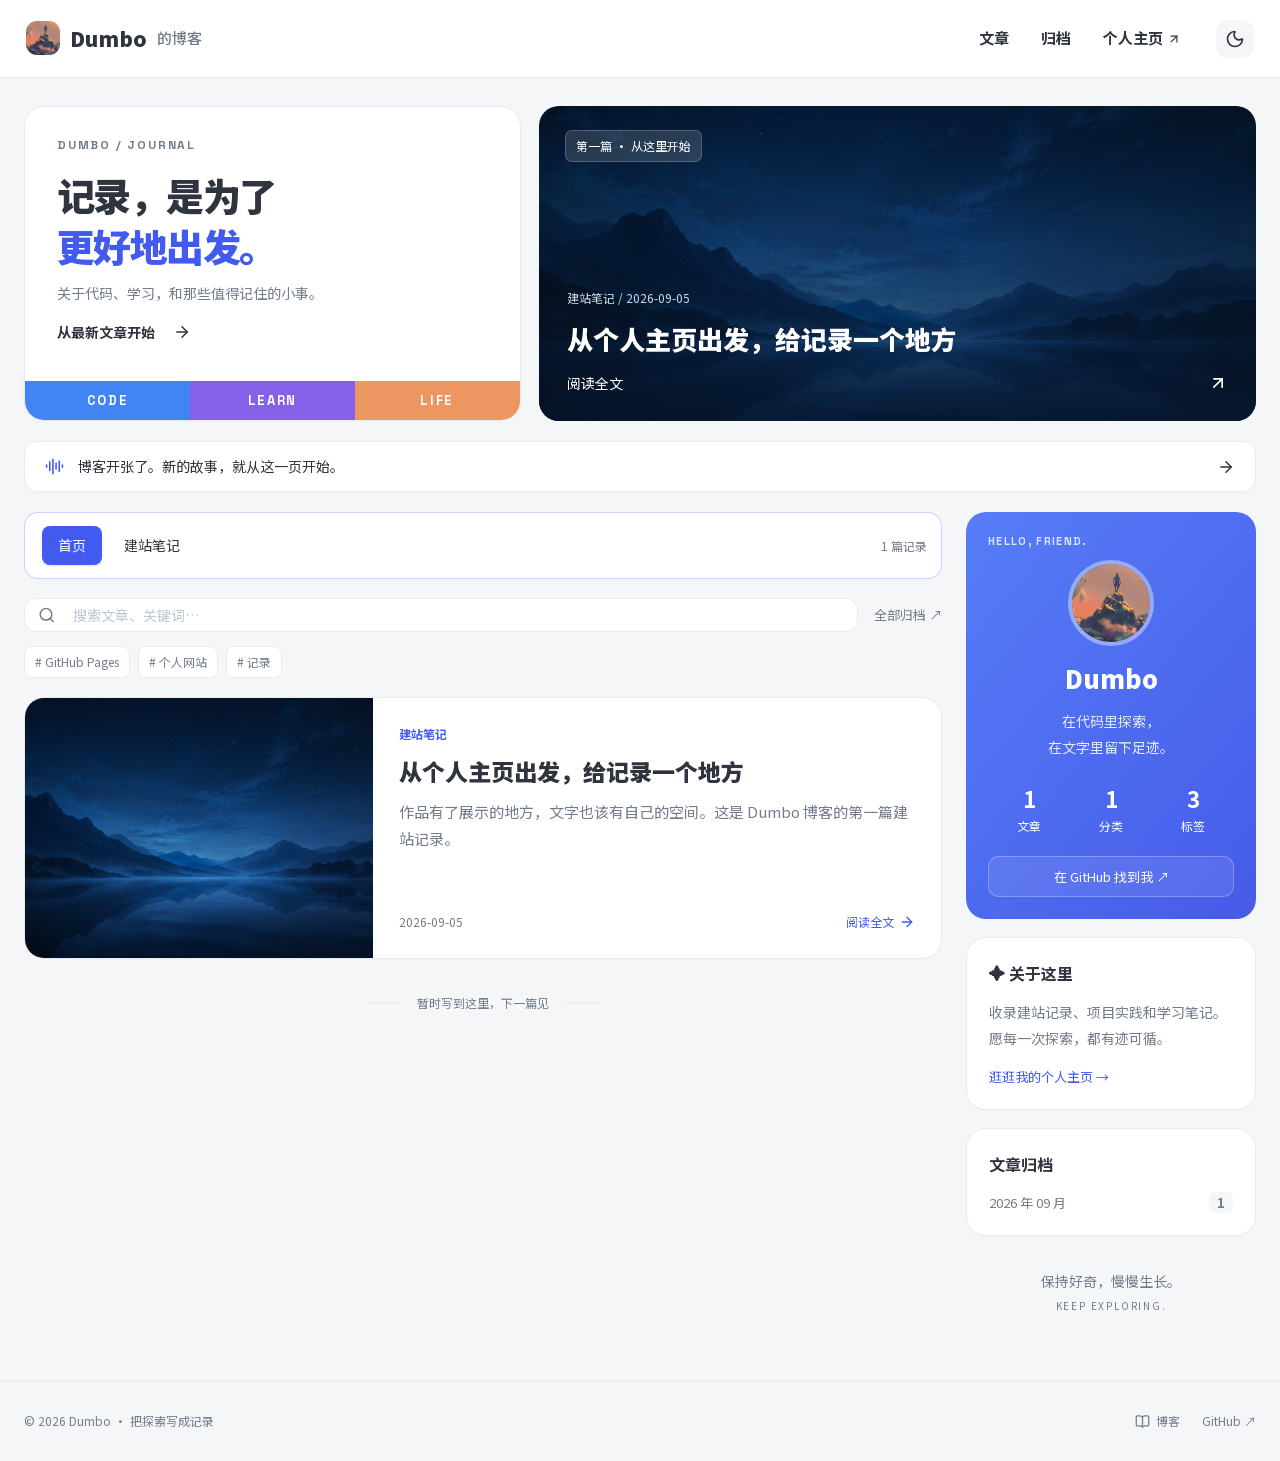
==== commit 0a05bbe9: "Publish Dumbo site name" ====
--- a/blog/index.html
+++ b/blog/index.html
@@ -1,4 +1,4 @@
-<!DOCTYPE html><html lang="zh-CN"><head><meta charSet="utf-8"/><meta name="viewport" content="width=device-width, initial-scale=1"/><link rel="stylesheet" href="/_next/static/css/index.D06NMVFJ.css" data-rsc-css-href="/_next/static/css/index.D06NMVFJ.css" data-precedence="vite-rsc/importer-resources"/><link rel="stylesheet" href="/_next/static/css/layout.DWS-sdrO.css" data-rsc-css-href="/_next/static/css/layout.DWS-sdrO.css" data-precedence="vite-rsc/importer-resources"/><link rel="modulepreload" fetchPriority="low" href="/_next/static/chunks/index-BFyr6COw.js"/><script src="/_next/static/chunks/rolldown-runtime-C60lm6uB.js" type="module" async=""></script><script src="/_next/static/chunks/framework-D_rUT4EX.js" type="module" async=""></script><link rel="modulepreload" href="/_next/static/chunks/layout-segment-context-DpR9NwlC.js" crossorigin=""/><link rel="modulepreload" href="/_next/static/chunks/shell-D8HoEuz0.js" crossorigin=""/><link rel="modulepreload" href="/_next/static/chunks/arrow-up-right-DfUTWv9e.js" crossorigin=""/><link rel="modulepreload" href="/_next/static/chunks/book-open-t9W2RBdf.js" crossorigin=""/><link rel="modulepreload" href="/_next/static/chunks/post-list-Dhc3Cn3q.js" crossorigin=""/><link rel="modulepreload" href="/_next/static/chunks/tabs-w8GAaSXO.js" crossorigin=""/><title>Dumbo05 的博客 · 记录探索的每一步</title><meta name="description" content="Dumbo05 的建站记录、项目实践与学习笔记。"/><script>Object.assign(((self[Symbol.for("vinext.navigationRuntime")]??={bootstrap:{routeManifest:null},functions:{}}).bootstrap.rsc??={rsc:[]}),{params:{},nav:{"pathname":"/blog","searchParams":[]}})</script><link rel="modulepreload" href="/_next/static/chunks/index-BFyr6COw.js" />
+<!DOCTYPE html><html lang="zh-CN"><head><meta charSet="utf-8"/><meta name="viewport" content="width=device-width, initial-scale=1"/><link rel="stylesheet" href="/_next/static/css/index.BjyThhyc.css" data-rsc-css-href="/_next/static/css/index.BjyThhyc.css" data-precedence="vite-rsc/importer-resources"/><link rel="stylesheet" href="/_next/static/css/layout.DWS-sdrO.css" data-rsc-css-href="/_next/static/css/layout.DWS-sdrO.css" data-precedence="vite-rsc/importer-resources"/><link rel="modulepreload" fetchPriority="low" href="/_next/static/chunks/index-DAZfG16k.js"/><script src="/_next/static/chunks/rolldown-runtime-C60lm6uB.js" type="module" async=""></script><script src="/_next/static/chunks/framework-D_rUT4EX.js" type="module" async=""></script><link rel="modulepreload" href="/_next/static/chunks/layout-segment-context-6vTtpWvB.js" crossorigin=""/><link rel="modulepreload" href="/_next/static/chunks/shell-4qTqLpj5.js" crossorigin=""/><link rel="modulepreload" href="/_next/static/chunks/arrow-up-right-DfUTWv9e.js" crossorigin=""/><link rel="modulepreload" href="/_next/static/chunks/book-open-t9W2RBdf.js" crossorigin=""/><link rel="modulepreload" href="/_next/static/chunks/post-list-z4XQ9qvB.js" crossorigin=""/><link rel="modulepreload" href="/_next/static/chunks/tabs-w8GAaSXO.js" crossorigin=""/><title>Dumbo 的博客 · 记录探索的每一步</title><meta name="description" content="Dumbo 的建站记录、项目实践与学习笔记。"/><script>Object.assign(((self[Symbol.for("vinext.navigationRuntime")]??={bootstrap:{routeManifest:null},functions:{}}).bootstrap.rsc??={rsc:[]}),{params:{},nav:{"pathname":"/blog","searchParams":[]}})</script><link rel="modulepreload" href="/_next/static/chunks/index-DAZfG16k.js" />
 <link rel="preload" href="/_next/static/_vinext_fonts/noto-sans-sc-2264a9427715/noto-sans-sc-1ef05131.woff2" as="font" type="font/woff2" crossorigin />
 <link rel="preload" href="/_next/static/_vinext_fonts/space-grotesk-97101337fff0/space-grotesk-a57c9413.woff2" as="font" type="font/woff2" crossorigin />
 <style data-vinext-fonts>@font-face {
@@ -3358,4 +3358,4 @@
 
 .__variable_space_grotesk_0k4wekg { --font-display: 'Space Grotesk', 'Space Grotesk Fallback'; }
 </style>
-</head><body class="__variable_noto_sans_sc_1glrxl7 __variable_space_grotesk_0k4wekg"><div class="blog-site"><a class="b-skip" href="#blog-main">跳到内容</a><header class="b-header"><a class="b-brand" href="/blog/"><img src="/avatar.jpg" width="34" height="34" alt=""/>Dumbo05<span>的博客</span></a><nav aria-label="博客导航"><a href="/blog/">文章</a><a href="/blog/archive/">归档</a><a href="/">个人主页 <svg xmlns="http://www.w3.org/2000/svg" width="14" height="14" viewBox="0 0 24 24" fill="none" stroke="currentColor" stroke-width="2" stroke-linecap="round" stroke-linejoin="round" class="lucide lucide-arrow-up-right" aria-hidden="true"><path d="M7 7h10v10"></path><path d="M7 17 17 7"></path></svg></a></nav><button type="button" aria-label="切换深色模式"><svg xmlns="http://www.w3.org/2000/svg" width="20" height="20" viewBox="0 0 24 24" fill="none" stroke="currentColor" stroke-width="2" stroke-linecap="round" stroke-linejoin="round" class="lucide lucide-moon" aria-hidden="true"><path d="M20.985 12.486a9 9 0 1 1-9.473-9.472c.405-.022.617.46.402.803a6 6 0 0 0 8.268 8.268c.344-.215.825-.004.803.401"></path></svg></button></header><main id="blog-main" class="b-container"><section class="b-feature-grid"><div class="b-welcome b-card"><span class="b-overline">DUMBO05 / JOURNAL</span><h1>记录，是为了<br/><span>更好地出发。</span></h1><p>关于代码、学习，和那些值得记住的小事。</p><a href="#articles">从最新文章开始 <svg xmlns="http://www.w3.org/2000/svg" width="18" height="18" viewBox="0 0 24 24" fill="none" stroke="currentColor" stroke-width="2" stroke-linecap="round" stroke-linejoin="round" class="lucide lucide-arrow-right" aria-hidden="true"><path d="M5 12h14"></path><path d="m12 5 7 7-7 7"></path></svg></a><div class="b-topic-strips"><span>CODE</span><span>LEARN</span><span>LIFE</span></div></div><a class="b-feature-cover" href="/blog/hello-blog/"><img src="/night-landscape.png" alt="深蓝夜空下的湖泊与山峦"/><div class="b-cover-shade"></div><span class="b-feature-badge">第一篇 · 从这里开始</span><div class="b-feature-caption"><small>建站笔记<!-- --> / <!-- -->2026-09-05</small><h2>从个人主页出发，给记录一个地方</h2><span>阅读全文 <svg xmlns="http://www.w3.org/2000/svg" width="20" height="20" viewBox="0 0 24 24" fill="none" stroke="currentColor" stroke-width="2" stroke-linecap="round" stroke-linejoin="round" class="lucide lucide-arrow-up-right" aria-hidden="true"><path d="M7 7h10v10"></path><path d="M7 17 17 7"></path></svg></span></div></a></section><div class="b-announcement b-card"><svg xmlns="http://www.w3.org/2000/svg" width="19" height="19" viewBox="0 0 24 24" fill="none" stroke="currentColor" stroke-width="2" stroke-linecap="round" stroke-linejoin="round" class="lucide lucide-audio-lines" aria-hidden="true"><path d="M2 10v3"></path><path d="M6 6v11"></path><path d="M10 3v18"></path><path d="M14 8v7"></path><path d="M18 5v13"></path><path d="M22 10v3"></path></svg><span>博客开张了。新的故事，就从这一页开始。</span><a href="/blog/archive/" aria-label="查看文章归档"><svg xmlns="http://www.w3.org/2000/svg" width="18" height="18" viewBox="0 0 24 24" fill="none" stroke="currentColor" stroke-width="2" stroke-linecap="round" stroke-linejoin="round" class="lucide lucide-arrow-right" aria-hidden="true"><path d="M5 12h14"></path><path d="m12 5 7 7-7 7"></path></svg></a></div><div class="b-columns"><section id="articles" class="b-feed"><div class="b-filter b-card"><div data-orientation="horizontal" data-activation-direction="none" data-slot="tabs" class="group/tabs flex gap-2 data-horizontal:flex-col"><div data-orientation="horizontal" data-activation-direction="none" role="tablist" data-slot="tabs-list" data-variant="default" class="group/tabs-list inline-flex w-fit items-center justify-center rounded-lg p-[3px] text-muted-foreground group-data-horizontal/tabs:h-8 group-data-vertical/tabs:h-fit group-data-vertical/tabs:flex-col data-[variant=line]:rounded-none bg-muted"><button type="button" data-active="" data-orientation="horizontal" data-activation-direction="none" aria-disabled="false" tabindex="-1" role="tab" aria-selected="true" id="base-ui-_R_2itei_" data-composite-item-active="" data-slot="tabs-trigger" class="relative inline-flex h-[calc(100%-1px)] flex-1 items-center justify-center gap-1.5 rounded-md border border-transparent px-1.5 py-0.5 text-sm font-medium whitespace-nowrap text-foreground/60 transition-all group-data-vertical/tabs:w-full group-data-vertical/tabs:justify-start hover:text-foreground focus-visible:border-ring focus-visible:ring-[3px] focus-visible:ring-ring/50 focus-visible:outline-1 focus-visible:outline-ring disabled:pointer-events-none disabled:opacity-50 has-data-[icon=inline-end]:pr-1 has-data-[icon=inline-start]:pl-1 aria-disabled:pointer-events-none aria-disabled:opacity-50 dark:text-muted-foreground dark:hover:text-foreground group-data-[variant=default]/tabs-list:data-active:shadow-sm group-data-[variant=line]/tabs-list:data-active:shadow-none [&amp;_svg]:pointer-events-none [&amp;_svg]:shrink-0 [&amp;_svg:not([class*=&#x27;size-&#x27;])]:size-4 group-data-[variant=line]/tabs-list:bg-transparent group-data-[variant=line]/tabs-list:data-active:bg-transparent dark:group-data-[variant=line]/tabs-list:data-active:border-transparent dark:group-data-[variant=line]/tabs-list:data-active:bg-transparent data-active:bg-background data-active:text-foreground dark:data-active:border-input dark:data-active:bg-input/30 dark:data-active:text-foreground after:absolute after:bg-foreground after:opacity-0 after:transition-opacity group-data-horizontal/tabs:after:inset-x-0 group-data-horizontal/tabs:after:bottom-[-5px] group-data-horizontal/tabs:after:h-0.5 group-data-vertical/tabs:after:inset-y-0 group-data-vertical/tabs:after:-right-1 group-data-vertical/tabs:after:w-0.5 group-data-[variant=line]/tabs-list:data-active:after:opacity-100">首页</button><button type="button" data-orientation="horizontal" data-activation-direction="none" aria-disabled="false" tabindex="-1" role="tab" aria-selected="false" id="base-ui-_R_4itei_" data-slot="tabs-trigger" class="relative inline-flex h-[calc(100%-1px)] flex-1 items-center justify-center gap-1.5 rounded-md border border-transparent px-1.5 py-0.5 text-sm font-medium whitespace-nowrap text-foreground/60 transition-all group-data-vertical/tabs:w-full group-data-vertical/tabs:justify-start hover:text-foreground focus-visible:border-ring focus-visible:ring-[3px] focus-visible:ring-ring/50 focus-visible:outline-1 focus-visible:outline-ring disabled:pointer-events-none disabled:opacity-50 has-data-[icon=inline-end]:pr-1 has-data-[icon=inline-start]:pl-1 aria-disabled:pointer-events-none aria-disabled:opacity-50 dark:text-muted-foreground dark:hover:text-foreground group-data-[variant=default]/tabs-list:data-active:shadow-sm group-data-[variant=line]/tabs-list:data-active:shadow-none [&amp;_svg]:pointer-events-none [&amp;_svg]:shrink-0 [&amp;_svg:not([class*=&#x27;size-&#x27;])]:size-4 group-data-[variant=line]/tabs-list:bg-transparent group-data-[variant=line]/tabs-list:data-active:bg-transparent dark:group-data-[variant=line]/tabs-list:data-active:border-transparent dark:group-data-[variant=line]/tabs-list:data-active:bg-transparent data-active:bg-background data-active:text-foreground dark:data-active:border-input dark:data-active:bg-input/30 dark:data-active:text-foreground after:absolute after:bg-foreground after:opacity-0 after:transition-opacity group-data-horizontal/tabs:after:inset-x-0 group-data-horizontal/tabs:after:bottom-[-5px] group-data-horizontal/tabs:after:h-0.5 group-data-vertical/tabs:after:inset-y-0 group-data-vertical/tabs:after:-right-1 group-data-vertical/tabs:after:w-0.5 group-data-[variant=line]/tabs-list:data-active:after:opacity-100">建站笔记</button></div></div><span class="b-total">1<!-- --> 篇记录</span></div><div class="b-search-row"><label for="blog-search"><svg xmlns="http://www.w3.org/2000/svg" width="18" height="18" viewBox="0 0 24 24" fill="none" stroke="currentColor" stroke-width="2" stroke-linecap="round" stroke-linejoin="round" class="lucide lucide-search" aria-hidden="true"><path d="m21 21-4.34-4.34"></path><circle cx="11" cy="11" r="8"></circle></svg><input id="blog-search" data-slot="input" placeholder="搜索文章、关键词…" class="h-8 w-full min-w-0 rounded-lg border border-input bg-transparent px-2.5 py-1 text-base transition-colors outline-none file:inline-flex file:h-6 file:border-0 file:bg-transparent file:text-sm file:font-medium file:text-foreground placeholder:text-muted-foreground focus-visible:border-ring focus-visible:ring-3 focus-visible:ring-ring/50 disabled:pointer-events-none disabled:cursor-not-allowed disabled:bg-input/50 disabled:opacity-50 aria-invalid:border-destructive aria-invalid:ring-3 aria-invalid:ring-destructive/20 md:text-sm dark:bg-input/30 dark:disabled:bg-input/80 dark:aria-invalid:border-destructive/50 dark:aria-invalid:ring-destructive/40" value=""/></label><a href="/blog/archive/">全部归档 ↗</a></div><div class="b-tags" aria-label="按标签筛选"><button type="button" aria-pressed="false"># <!-- -->GitHub Pages</button><button type="button" aria-pressed="false"># <!-- -->个人网站</button><button type="button" aria-pressed="false"># <!-- -->记录</button></div><div aria-live="polite"><article class="b-post-card b-card"><a class="b-post-image" href="/blog/hello-blog/" tabindex="-1" aria-hidden="true"><img src="/night-landscape.png" alt="" loading="lazy"/></a><div class="b-post-summary"><span class="b-post-category">建站笔记</span><h2><a href="/blog/hello-blog/">从个人主页出发，给记录一个地方</a></h2><p>作品有了展示的地方，文字也该有自己的空间。这是 Dumbo05 博客的第一篇建站记录。</p><div><time dateTime="2026-09-05">2026-09-05</time><a href="/blog/hello-blog/">阅读全文 <svg xmlns="http://www.w3.org/2000/svg" width="16" height="16" viewBox="0 0 24 24" fill="none" stroke="currentColor" stroke-width="2" stroke-linecap="round" stroke-linejoin="round" class="lucide lucide-arrow-right" aria-hidden="true"><path d="M5 12h14"></path><path d="m12 5 7 7-7 7"></path></svg></a></div></div></article></div><div class="b-end"><span></span>暂时写到这里，下一篇见<span></span></div></section><aside class="b-sidebar"><section class="b-author"><div class="b-author-top">HELLO, FRIEND.</div><img src="/avatar.jpg" alt="Dumbo05 的山峰头像" width="86" height="86"/><h2>Dumbo05</h2><p>在代码里探索，<br/>在文字里留下足迹。</p><div class="b-counts"><a href="/blog/"><strong>1</strong>文章</a><a href="/blog/archive/"><strong>1</strong>分类</a><a href="/blog/archive/"><strong>3</strong>标签</a></div><a class="b-author-link" href="https://github.com/Dumbo05">在 GitHub 找到我 ↗</a></section><section class="b-card b-note"><h3>✦ 关于这里</h3><p>收录建站记录、项目实践和学习笔记。愿每一次探索，都有迹可循。</p><a href="/">逛逛我的个人主页 →</a></section><section class="b-card b-note"><h3>文章归档</h3><a class="b-archive-link" href="/blog/archive/#month-2026-09"><span>2026 年 09<!-- --> 月</span><b>1</b></a></section><div class="b-side-sign">保持好奇，慢慢生长。<span>KEEP EXPLORING.</span></div></aside></div></main><footer class="b-footer"><span>© 2026 Dumbo05 · 把探索写成记录</span><a href="/blog/"><svg xmlns="http://www.w3.org/2000/svg" width="15" height="15" viewBox="0 0 24 24" fill="none" stroke="currentColor" stroke-width="2" stroke-linecap="round" stroke-linejoin="round" class="lucide lucide-book-open" aria-hidden="true"><path d="M12 5v16"></path><path d="M20.001 19A2 2 0 0022 17V5a2 2 0 00-1.999-2L16 3.002A5 5 0 0012 5a5 5 0 00-4-2H4a2 2 0 00-2 2v12a2 2 0 001.999 2H8a5 5 0 014 2 5 5 0 014-2z"></path></svg> 博客</a><a href="https://github.com/Dumbo05/Dumbo05.github.io">GitHub ↗</a></footer></div><script type="module" src="/_next/static/chunks/index-BFyr6COw.js" id="_R_" async=""></script><script>((self[Symbol.for("vinext.navigationRuntime")]??={bootstrap:{routeManifest:null},functions:{}}).bootstrap.rsc??={rsc:[]}).rsc.push("0:{\"page:/blog\":\"$L1\",\"layout:/\":\"$L2\",\"layout:/blog\":\"$L3\",\"route:/blog\":\"$L4\",\"__route\":\"route:/blog\",\"__interceptionContext\":null,\"__layoutIds\":[\"layout:/\",\"layout:/blog\"],\"__rootLayout\":\"/\",\"__bfcacheSegmentIdentities\":{\"layout:/\":\"[\\\"layout\\\",\\\"layout:/\\\",\\\"root-boundary:/\\\",\\\"\\\"]\",\"layout:/blog\":\"[\\\"layout\\\",\\\"layout:/blog\\\",\\\"root-boundary:/\\\",\\\"[\\\\\\\"blog\\\\\\\"]\\\"]\",\"page:/blog\":\"[\\\"page\\\",\\\"page:/blog\\\",\\\"root-boundary:/\\\",\\\"[\\\\\\\"blog\\\\\\\"]\\\"]\"},\"__srcPage\":[\"blog\",\"page\"],\"__layoutFlags\":{\"layout:/blog\":\"s\",\"layout:/\":\"s\"},\"__artifactCompatibility\":{\"schemaVersion\":1,\"graphVersion\":\"app-route-graph:077c713c500949f8\",\"deploymentVersion\":\"bb1a49d8-9a30-4903-962e-0412d0c39172\",\"appElementsSchemaVersion\":1,\"rscPayloadSchemaVersion\":1,\"rootBoundaryId\":\"/\",\"renderEpoch\":null}}\n")</script><script>((self[Symbol.for("vinext.navigationRuntime")]??={bootstrap:{routeManifest:null},functions:{}}).bootstrap.rsc??={rsc:[]}).rsc.push("5:I[\"8c0f216c4604\",[],\"Children\",1]\n")</script><script>((self[Symbol.for("vinext.navigationRuntime")]??={bootstrap:{routeManifest:null},functions:{}}).bootstrap.rsc??={rsc:[]}).rsc.push("6:I[\"593f344dc510\",[],\"GlobalErrorBoundary\",1]\n")</script><script>((self[Symbol.for("vinext.navigationRuntime")]??={bootstrap:{routeManifest:null},functions:{}}).bootstrap.rsc??={rsc:[]}).rsc.push("7:I[\"0b874ad30386\",[],\"default\",1]\n")</script><script>((self[Symbol.for("vinext.navigationRuntime")]??={bootstrap:{routeManifest:null},functions:{}}).bootstrap.rsc??={rsc:[]}).rsc.push("8:I[\"593f344dc510\",[],\"ErrorBoundary\",1]\n")</script><script>((self[Symbol.for("vinext.navigationRuntime")]??={bootstrap:{routeManifest:null},functions:{}}).bootstrap.rsc??={rsc:[]}).rsc.push("9:I[\"15c18cfaeeff\",[],\"LayoutSegmentProvider\",1]\n")</script><script>((self[Symbol.for("vinext.navigationRuntime")]??={bootstrap:{routeManifest:null},functions:{}}).bootstrap.rsc??={rsc:[]}).rsc.push("a:I[\"8c0f216c4604\",[],\"Slot\",1]\n")</script><script>((self[Symbol.for("vinext.navigationRuntime")]??={bootstrap:{routeManifest:null},functions:{}}).bootstrap.rsc??={rsc:[]}).rsc.push("b:I[\"593f344dc510\",[],\"NotFoundBoundary\",1]\n")</script><script>((self[Symbol.for("vinext.navigationRuntime")]??={bootstrap:{routeManifest:null},functions:{}}).bootstrap.rsc??={rsc:[]}).rsc.push("c:I[\"9276801271d6\",[],\"AppRouterScrollTarget\",1]\n")</script><script>((self[Symbol.for("vinext.navigationRuntime")]??={bootstrap:{routeManifest:null},functions:{}}).bootstrap.rsc??={rsc:[]}).rsc.push("d:I[\"593f344dc510\",[],\"RedirectBoundary\",1]\n")</script><script>((self[Symbol.for("vinext.navigationRuntime")]??={bootstrap:{routeManifest:null},functions:{}}).bootstrap.rsc??={rsc:[]}).rsc.push(":HL[\"/_next/static/css/index.D06NMVFJ.css\",\"style\"     ]\n")</script><script>((self[Symbol.for("vinext.navigationRuntime")]??={bootstrap:{routeManifest:null},functions:{}}).bootstrap.rsc??={rsc:[]}).rsc.push("2:[[[\"$\",\"link\",\"css:/_next/static/css/index.D06NMVFJ.css\",{\"rel\":\"stylesheet\",\"precedence\":\"vite-rsc/importer-resources\",\"href\":\"/_next/static/css/index.D06NMVFJ.css\",\"data-rsc-css-href\":\"/_next/static/css/index.D06NMVFJ.css\"}],\"$undefined\"],[\"$\",\"html\",null,{\"lang\":\"zh-CN\",\"children\":[\"$\",\"body\",null,{\"className\":\"__variable_noto_sans_sc_1glrxl7 __variable_space_grotesk_0k4wekg\",\"children\":[\"$\",\"$L5\",null,{}]}]}]]\n")</script><script>((self[Symbol.for("vinext.navigationRuntime")]??={bootstrap:{routeManifest:null},functions:{}}).bootstrap.rsc??={rsc:[]}).rsc.push("4:[[[\"$\",\"meta\",null,{\"charSet\":\"utf-8\"}],[[\"$\",\"title\",\"0\",{\"children\":\"Dumbo05 的博客 · 记录探索的每一步\"}],[\"$\",\"meta\",\"1\",{\"name\":\"description\",\"content\":\"Dumbo05 的建站记录、项目实践与学习笔记。\"}]],[[\"$\",\"meta\",\"0\",{\"name\":\"viewport\",\"content\":\"width=device-width, initial-scale=1\"}]]],[\"$\",\"$L6\",null,{\"fallback\":\"$7\",\"children\":[\"$\",\"$L8\",null,{\"fallback\":\"$7\",\"children\":[\"$\",\"$L9\",null,{\"providerId\":\"layout:/\",\"segmentMap\":{\"children\":[\"blog\"]},\"children\":[\"$\",\"$La\",null,{\"id\":\"layout:/\",\"parallelSlots\":\"$undefined\",\"children\":[\"$\",\"$Lb\",null,{\"resetKey\":\"blog\",\"fallback\":[[\"$\",\"title\",null,{\"children\":\"404: This page could not be found.\"}],[\"$\",\"div\",null,{\"style\":{\"fontFamily\":\"system-ui,\\\"Segoe UI\\\",Roboto,Helvetica,Arial,sans-serif,\\\"Apple Color Emoji\\\",\\\"Segoe UI Emoji\\\"\",\"height\":\"100vh\",\"textAlign\":\"center\",\"display\":\"flex\",\"flexDirection\":\"column\",\"alignItems\":\"center\",\"justifyContent\":\"center\"},\"children\":[\"$\",\"div\",null,{\"children\":[[\"$\",\"style\",null,{\"dangerouslySetInnerHTML\":{\"__html\":\"body{color:#000;background:#fff;margin:0}.next-error-h1{border-right:1px solid rgba(0,0,0,.3)}@media (prefers-color-scheme:dark){body{color:#fff;background:#000}.next-error-h1{border-right:1px solid rgba(255,255,255,.3)}}\"}}],[\"$\",\"h1\",null,{\"className\":\"next-error-h1\",\"style\":{\"display\":\"inline-block\",\"margin\":\"0 20px 0 0\",\"padding\":\"0 23px 0 0\",\"fontSize\":24,\"fontWeight\":500,\"verticalAlign\":\"top\",\"lineHeight\":\"49px\"},\"children\":404}],[\"$\",\"div\",null,{\"style\":{\"display\":\"inline-block\"},\"children\":[\"$\",\"h2\",null,{\"style\":{\"fontSize\":14,\"fontWeight\":400,\"lineHeight\":\"49px\",\"margin\":0},\"children\":\"This page could not be found.\"}]}]]}]}]],\"children\":[\"$\",\"$L9\",null,{\"providerId\":\"layout:/blog\",\"segmentMap\":{\"children\":[]},\"children\":[\"$\",\"$La\",null,{\"id\":\"layout:/blog\",\"parallelSlots\":\"$undefined\",\"children\":[\"$\",\"$Lc\",null,{\"children\":[\"$\",\"$Ld\",null,{\"children\":[[\"$\",\"$L9\",null,{\"providerId\":\"page:/blog\",\"segmentMap\":{\"children\":[\"__PAGE__\"]},\"children\":[\"$\",\"$La\",null,{\"id\":\"page:/blog\"}]}],null]}]}]}]}]}]}]}]}]}],null,null]\n")</script><script>((self[Symbol.for("vinext.navigationRuntime")]??={bootstrap:{routeManifest:null},functions:{}}).bootstrap.rsc??={rsc:[]}).rsc.push("e:I[\"98fce71d738d\",[],\"default\",1]\n")</script><script>((self[Symbol.for("vinext.navigationRuntime")]??={bootstrap:{routeManifest:null},functions:{}}).bootstrap.rsc??={rsc:[]}).rsc.push(":HL[\"/_next/static/css/layout.DWS-sdrO.css\",\"style\"     ]\n")</script><script>((self[Symbol.for("vinext.navigationRuntime")]??={bootstrap:{routeManifest:null},functions:{}}).bootstrap.rsc??={rsc:[]}).rsc.push("3:[[[\"$\",\"link\",\"css:/_next/static/css/layout.DWS-sdrO.css\",{\"rel\":\"stylesheet\",\"precedence\":\"vite-rsc/importer-resources\",\"href\":\"/_next/static/css/layout.DWS-sdrO.css\",\"data-rsc-css-href\":\"/_next/static/css/layout.DWS-sdrO.css\"}],\"$undefined\"],[\"$\",\"$Le\",null,{\"children\":[\"$\",\"$L5\",null,{}]}]]\n")</script><script>((self[Symbol.for("vinext.navigationRuntime")]??={bootstrap:{routeManifest:null},functions:{}}).bootstrap.rsc??={rsc:[]}).rsc.push("f:I[\"26f34027f8b2\",[],\"default\",1]\n")</script><script>((self[Symbol.for("vinext.navigationRuntime")]??={bootstrap:{routeManifest:null},functions:{}}).bootstrap.rsc??={rsc:[]}).rsc.push("1:[\"$\",\"$Lf\",null,{\"posts\":[{\"slug\":\"hello-blog\",\"title\":\"从个人主页出发，给记录一个地方\",\"date\":\"2026-09-05\",\"category\":\"建站笔记\",\"tags\":[\"GitHub Pages\",\"个人网站\",\"记录\"],\"description\":\"作品有了展示的地方，文字也该有自己的空间。这是 Dumbo05 博客的第一篇建站记录。\",\"cover\":\"/night-landscape.png\",\"body\":\"这里是 Dumbo05 的博客。个人主页负责展示项目与资料，博客则用来留下可以慢慢阅读的文字。这篇文章记录本站的起点，也介绍如何找到这里的内容。\\n\\n## 先把网站搭起来\\n\\n主页和博客都放在同一个 GitHub Pages 站点里。主页使用深色夜景与毛玻璃卡片；博客换成更适合长时间阅读的浅色界面，同时保留相同的头像和蓝色调。\\n\\n不必等到所有内容都准备好才开始。先让网站能访问，让文章有自己的链接，再一点点整理项目说明与学习笔记。\\n\\n## 从哪里开始阅读\\n\\n- 个人主页：浏览公开项目、Fork 收藏和文档入口。\\n- 博客首页：查看新文章，也可以搜索标题、摘要和正文。\\n- 归档：按时间回看已经发布的文章。\\n- 文章目录：直接跳到想读的小节。\\n\\n目前的项目入口来自 [Dumbo05 的 GitHub 仓库](https://github.com/Dumbo05)。Fork 收藏会注明性质，方便区分个人项目与收集的开源资料。\\n\\n## 网站是怎样发布的\\n\\n本站使用 GitHub 提供的默认域名。主页位于根路径，博客位于 `/blog/`，不需要另行购买域名。\\n\\n源码保存在 `main` 分支，构建生成的 HTML、CSS、JavaScript 和图片放在 `gh-pages` 分支。GitHub Pages 负责把这些静态文件发布到线上。\\n\\n```bash\\nnpm ci\\nnpm run build\\n```\\n\\n写好的 Markdown 文章会在构建时生成独立页面，因此文章链接可以直接打开和分享。网站当前没有评论后台；搜索在浏览器内完成。\\n\\n## 接下来慢慢填满\\n\\n把一次解决问题的过程写下来，把一份有帮助的资料整理好，把一个项目的来龙去脉说清楚。这里不追求一下子收录很多内容，而是留一个可以持续更新的地方。\\n\\n欢迎从 [个人主页](/) 或 [文章归档](/blog/archive/) 继续浏览。\"}]}]\n")</script><script>Object.assign(((self[Symbol.for("vinext.navigationRuntime")]??={bootstrap:{routeManifest:null},functions:{}}).bootstrap.rsc??={rsc:[]}),{"initialCacheKind":"static"});((self[Symbol.for("vinext.navigationRuntime")]??={bootstrap:{routeManifest:null},functions:{}}).bootstrap.rsc??={rsc:[]}).done=true</script></body></html>+</head><body class="__variable_noto_sans_sc_1glrxl7 __variable_space_grotesk_0k4wekg"><div class="blog-site"><a class="b-skip" href="#blog-main">跳到内容</a><header class="b-header"><a class="b-brand" href="/blog/"><img src="/avatar.jpg" width="34" height="34" alt=""/>Dumbo<span>的博客</span></a><nav aria-label="博客导航"><a href="/blog/">文章</a><a href="/blog/archive/">归档</a><a href="/">个人主页 <svg xmlns="http://www.w3.org/2000/svg" width="14" height="14" viewBox="0 0 24 24" fill="none" stroke="currentColor" stroke-width="2" stroke-linecap="round" stroke-linejoin="round" class="lucide lucide-arrow-up-right" aria-hidden="true"><path d="M7 7h10v10"></path><path d="M7 17 17 7"></path></svg></a></nav><button type="button" aria-label="切换深色模式"><svg xmlns="http://www.w3.org/2000/svg" width="20" height="20" viewBox="0 0 24 24" fill="none" stroke="currentColor" stroke-width="2" stroke-linecap="round" stroke-linejoin="round" class="lucide lucide-moon" aria-hidden="true"><path d="M20.985 12.486a9 9 0 1 1-9.473-9.472c.405-.022.617.46.402.803a6 6 0 0 0 8.268 8.268c.344-.215.825-.004.803.401"></path></svg></button></header><main id="blog-main" class="b-container"><section class="b-feature-grid"><div class="b-welcome b-card"><span class="b-overline">DUMBO / JOURNAL</span><h1>记录，是为了<br/><span>更好地出发。</span></h1><p>关于代码、学习，和那些值得记住的小事。</p><a href="#articles">从最新文章开始 <svg xmlns="http://www.w3.org/2000/svg" width="18" height="18" viewBox="0 0 24 24" fill="none" stroke="currentColor" stroke-width="2" stroke-linecap="round" stroke-linejoin="round" class="lucide lucide-arrow-right" aria-hidden="true"><path d="M5 12h14"></path><path d="m12 5 7 7-7 7"></path></svg></a><div class="b-topic-strips"><span>CODE</span><span>LEARN</span><span>LIFE</span></div></div><a class="b-feature-cover" href="/blog/hello-blog/"><img src="/night-landscape.png" alt="深蓝夜空下的湖泊与山峦"/><div class="b-cover-shade"></div><span class="b-feature-badge">第一篇 · 从这里开始</span><div class="b-feature-caption"><small>建站笔记<!-- --> / <!-- -->2026-09-05</small><h2>从个人主页出发，给记录一个地方</h2><span>阅读全文 <svg xmlns="http://www.w3.org/2000/svg" width="20" height="20" viewBox="0 0 24 24" fill="none" stroke="currentColor" stroke-width="2" stroke-linecap="round" stroke-linejoin="round" class="lucide lucide-arrow-up-right" aria-hidden="true"><path d="M7 7h10v10"></path><path d="M7 17 17 7"></path></svg></span></div></a></section><div class="b-announcement b-card"><svg xmlns="http://www.w3.org/2000/svg" width="19" height="19" viewBox="0 0 24 24" fill="none" stroke="currentColor" stroke-width="2" stroke-linecap="round" stroke-linejoin="round" class="lucide lucide-audio-lines" aria-hidden="true"><path d="M2 10v3"></path><path d="M6 6v11"></path><path d="M10 3v18"></path><path d="M14 8v7"></path><path d="M18 5v13"></path><path d="M22 10v3"></path></svg><span>博客开张了。新的故事，就从这一页开始。</span><a href="/blog/archive/" aria-label="查看文章归档"><svg xmlns="http://www.w3.org/2000/svg" width="18" height="18" viewBox="0 0 24 24" fill="none" stroke="currentColor" stroke-width="2" stroke-linecap="round" stroke-linejoin="round" class="lucide lucide-arrow-right" aria-hidden="true"><path d="M5 12h14"></path><path d="m12 5 7 7-7 7"></path></svg></a></div><div class="b-columns"><section id="articles" class="b-feed"><div class="b-filter b-card"><div data-orientation="horizontal" data-activation-direction="none" data-slot="tabs" class="group/tabs flex gap-2 data-horizontal:flex-col"><div data-orientation="horizontal" data-activation-direction="none" role="tablist" data-slot="tabs-list" data-variant="default" class="group/tabs-list inline-flex w-fit items-center justify-center rounded-lg p-[3px] text-muted-foreground group-data-horizontal/tabs:h-8 group-data-vertical/tabs:h-fit group-data-vertical/tabs:flex-col data-[variant=line]:rounded-none bg-muted"><button type="button" data-active="" data-orientation="horizontal" data-activation-direction="none" aria-disabled="false" tabindex="-1" role="tab" aria-selected="true" id="base-ui-_R_2itei_" data-composite-item-active="" data-slot="tabs-trigger" class="relative inline-flex h-[calc(100%-1px)] flex-1 items-center justify-center gap-1.5 rounded-md border border-transparent px-1.5 py-0.5 text-sm font-medium whitespace-nowrap text-foreground/60 transition-all group-data-vertical/tabs:w-full group-data-vertical/tabs:justify-start hover:text-foreground focus-visible:border-ring focus-visible:ring-[3px] focus-visible:ring-ring/50 focus-visible:outline-1 focus-visible:outline-ring disabled:pointer-events-none disabled:opacity-50 has-data-[icon=inline-end]:pr-1 has-data-[icon=inline-start]:pl-1 aria-disabled:pointer-events-none aria-disabled:opacity-50 dark:text-muted-foreground dark:hover:text-foreground group-data-[variant=default]/tabs-list:data-active:shadow-sm group-data-[variant=line]/tabs-list:data-active:shadow-none [&amp;_svg]:pointer-events-none [&amp;_svg]:shrink-0 [&amp;_svg:not([class*=&#x27;size-&#x27;])]:size-4 group-data-[variant=line]/tabs-list:bg-transparent group-data-[variant=line]/tabs-list:data-active:bg-transparent dark:group-data-[variant=line]/tabs-list:data-active:border-transparent dark:group-data-[variant=line]/tabs-list:data-active:bg-transparent data-active:bg-background data-active:text-foreground dark:data-active:border-input dark:data-active:bg-input/30 dark:data-active:text-foreground after:absolute after:bg-foreground after:opacity-0 after:transition-opacity group-data-horizontal/tabs:after:inset-x-0 group-data-horizontal/tabs:after:bottom-[-5px] group-data-horizontal/tabs:after:h-0.5 group-data-vertical/tabs:after:inset-y-0 group-data-vertical/tabs:after:-right-1 group-data-vertical/tabs:after:w-0.5 group-data-[variant=line]/tabs-list:data-active:after:opacity-100">首页</button><button type="button" data-orientation="horizontal" data-activation-direction="none" aria-disabled="false" tabindex="-1" role="tab" aria-selected="false" id="base-ui-_R_4itei_" data-slot="tabs-trigger" class="relative inline-flex h-[calc(100%-1px)] flex-1 items-center justify-center gap-1.5 rounded-md border border-transparent px-1.5 py-0.5 text-sm font-medium whitespace-nowrap text-foreground/60 transition-all group-data-vertical/tabs:w-full group-data-vertical/tabs:justify-start hover:text-foreground focus-visible:border-ring focus-visible:ring-[3px] focus-visible:ring-ring/50 focus-visible:outline-1 focus-visible:outline-ring disabled:pointer-events-none disabled:opacity-50 has-data-[icon=inline-end]:pr-1 has-data-[icon=inline-start]:pl-1 aria-disabled:pointer-events-none aria-disabled:opacity-50 dark:text-muted-foreground dark:hover:text-foreground group-data-[variant=default]/tabs-list:data-active:shadow-sm group-data-[variant=line]/tabs-list:data-active:shadow-none [&amp;_svg]:pointer-events-none [&amp;_svg]:shrink-0 [&amp;_svg:not([class*=&#x27;size-&#x27;])]:size-4 group-data-[variant=line]/tabs-list:bg-transparent group-data-[variant=line]/tabs-list:data-active:bg-transparent dark:group-data-[variant=line]/tabs-list:data-active:border-transparent dark:group-data-[variant=line]/tabs-list:data-active:bg-transparent data-active:bg-background data-active:text-foreground dark:data-active:border-input dark:data-active:bg-input/30 dark:data-active:text-foreground after:absolute after:bg-foreground after:opacity-0 after:transition-opacity group-data-horizontal/tabs:after:inset-x-0 group-data-horizontal/tabs:after:bottom-[-5px] group-data-horizontal/tabs:after:h-0.5 group-data-vertical/tabs:after:inset-y-0 group-data-vertical/tabs:after:-right-1 group-data-vertical/tabs:after:w-0.5 group-data-[variant=line]/tabs-list:data-active:after:opacity-100">建站笔记</button></div></div><span class="b-total">1<!-- --> 篇记录</span></div><div class="b-search-row"><label for="blog-search"><svg xmlns="http://www.w3.org/2000/svg" width="18" height="18" viewBox="0 0 24 24" fill="none" stroke="currentColor" stroke-width="2" stroke-linecap="round" stroke-linejoin="round" class="lucide lucide-search" aria-hidden="true"><path d="m21 21-4.34-4.34"></path><circle cx="11" cy="11" r="8"></circle></svg><input id="blog-search" data-slot="input" placeholder="搜索文章、关键词…" class="h-8 w-full min-w-0 rounded-lg border border-input bg-transparent px-2.5 py-1 text-base transition-colors outline-none file:inline-flex file:h-6 file:border-0 file:bg-transparent file:text-sm file:font-medium file:text-foreground placeholder:text-muted-foreground focus-visible:border-ring focus-visible:ring-3 focus-visible:ring-ring/50 disabled:pointer-events-none disabled:cursor-not-allowed disabled:bg-input/50 disabled:opacity-50 aria-invalid:border-destructive aria-invalid:ring-3 aria-invalid:ring-destructive/20 md:text-sm dark:bg-input/30 dark:disabled:bg-input/80 dark:aria-invalid:border-destructive/50 dark:aria-invalid:ring-destructive/40" value=""/></label><a href="/blog/archive/">全部归档 ↗</a></div><div class="b-tags" aria-label="按标签筛选"><button type="button" aria-pressed="false"># <!-- -->GitHub Pages</button><button type="button" aria-pressed="false"># <!-- -->个人网站</button><button type="button" aria-pressed="false"># <!-- -->记录</button></div><div aria-live="polite"><article class="b-post-card b-card"><a class="b-post-image" href="/blog/hello-blog/" tabindex="-1" aria-hidden="true"><img src="/night-landscape.png" alt="" loading="lazy"/></a><div class="b-post-summary"><span class="b-post-category">建站笔记</span><h2><a href="/blog/hello-blog/">从个人主页出发，给记录一个地方</a></h2><p>作品有了展示的地方，文字也该有自己的空间。这是 Dumbo 博客的第一篇建站记录。</p><div><time dateTime="2026-09-05">2026-09-05</time><a href="/blog/hello-blog/">阅读全文 <svg xmlns="http://www.w3.org/2000/svg" width="16" height="16" viewBox="0 0 24 24" fill="none" stroke="currentColor" stroke-width="2" stroke-linecap="round" stroke-linejoin="round" class="lucide lucide-arrow-right" aria-hidden="true"><path d="M5 12h14"></path><path d="m12 5 7 7-7 7"></path></svg></a></div></div></article></div><div class="b-end"><span></span>暂时写到这里，下一篇见<span></span></div></section><aside class="b-sidebar"><section class="b-author"><div class="b-author-top">HELLO, FRIEND.</div><img src="/avatar.jpg" alt="Dumbo 的山峰头像" width="86" height="86"/><h2>Dumbo</h2><p>在代码里探索，<br/>在文字里留下足迹。</p><div class="b-counts"><a href="/blog/"><strong>1</strong>文章</a><a href="/blog/archive/"><strong>1</strong>分类</a><a href="/blog/archive/"><strong>3</strong>标签</a></div><a class="b-author-link" href="https://github.com/Dumbo05">在 GitHub 找到我 ↗</a></section><section class="b-card b-note"><h3>✦ 关于这里</h3><p>收录建站记录、项目实践和学习笔记。愿每一次探索，都有迹可循。</p><a href="/">逛逛我的个人主页 →</a></section><section class="b-card b-note"><h3>文章归档</h3><a class="b-archive-link" href="/blog/archive/#month-2026-09"><span>2026 年 09<!-- --> 月</span><b>1</b></a></section><div class="b-side-sign">保持好奇，慢慢生长。<span>KEEP EXPLORING.</span></div></aside></div></main><footer class="b-footer"><span>© 2026 Dumbo · 把探索写成记录</span><a href="/blog/"><svg xmlns="http://www.w3.org/2000/svg" width="15" height="15" viewBox="0 0 24 24" fill="none" stroke="currentColor" stroke-width="2" stroke-linecap="round" stroke-linejoin="round" class="lucide lucide-book-open" aria-hidden="true"><path d="M12 5v16"></path><path d="M20.001 19A2 2 0 0022 17V5a2 2 0 00-1.999-2L16 3.002A5 5 0 0012 5a5 5 0 00-4-2H4a2 2 0 00-2 2v12a2 2 0 001.999 2H8a5 5 0 014 2 5 5 0 014-2z"></path></svg> 博客</a><a href="https://github.com/Dumbo05/Dumbo05.github.io">GitHub ↗</a></footer></div><script type="module" src="/_next/static/chunks/index-DAZfG16k.js" id="_R_" async=""></script><script>((self[Symbol.for("vinext.navigationRuntime")]??={bootstrap:{routeManifest:null},functions:{}}).bootstrap.rsc??={rsc:[]}).rsc.push("0:{\"page:/blog\":\"$L1\",\"layout:/\":\"$L2\",\"layout:/blog\":\"$L3\",\"route:/blog\":\"$L4\",\"__route\":\"route:/blog\",\"__interceptionContext\":null,\"__layoutIds\":[\"layout:/\",\"layout:/blog\"],\"__rootLayout\":\"/\",\"__bfcacheSegmentIdentities\":{\"layout:/\":\"[\\\"layout\\\",\\\"layout:/\\\",\\\"root-boundary:/\\\",\\\"\\\"]\",\"layout:/blog\":\"[\\\"layout\\\",\\\"layout:/blog\\\",\\\"root-boundary:/\\\",\\\"[\\\\\\\"blog\\\\\\\"]\\\"]\",\"page:/blog\":\"[\\\"page\\\",\\\"page:/blog\\\",\\\"root-boundary:/\\\",\\\"[\\\\\\\"blog\\\\\\\"]\\\"]\"},\"__srcPage\":[\"blog\",\"page\"],\"__layoutFlags\":{\"layout:/blog\":\"s\",\"layout:/\":\"s\"},\"__artifactCompatibility\":{\"schemaVersion\":1,\"graphVersion\":\"app-route-graph:077c713c500949f8\",\"deploymentVersion\":\"7e80172a-01a3-48a8-86fe-5831853b4b83\",\"appElementsSchemaVersion\":1,\"rscPayloadSchemaVersion\":1,\"rootBoundaryId\":\"/\",\"renderEpoch\":null}}\n")</script><script>((self[Symbol.for("vinext.navigationRuntime")]??={bootstrap:{routeManifest:null},functions:{}}).bootstrap.rsc??={rsc:[]}).rsc.push("5:I[\"8c0f216c4604\",[],\"Children\",1]\n")</script><script>((self[Symbol.for("vinext.navigationRuntime")]??={bootstrap:{routeManifest:null},functions:{}}).bootstrap.rsc??={rsc:[]}).rsc.push("6:I[\"593f344dc510\",[],\"GlobalErrorBoundary\",1]\n")</script><script>((self[Symbol.for("vinext.navigationRuntime")]??={bootstrap:{routeManifest:null},functions:{}}).bootstrap.rsc??={rsc:[]}).rsc.push("7:I[\"0b874ad30386\",[],\"default\",1]\n")</script><script>((self[Symbol.for("vinext.navigationRuntime")]??={bootstrap:{routeManifest:null},functions:{}}).bootstrap.rsc??={rsc:[]}).rsc.push("8:I[\"593f344dc510\",[],\"ErrorBoundary\",1]\n")</script><script>((self[Symbol.for("vinext.navigationRuntime")]??={bootstrap:{routeManifest:null},functions:{}}).bootstrap.rsc??={rsc:[]}).rsc.push("9:I[\"15c18cfaeeff\",[],\"LayoutSegmentProvider\",1]\n")</script><script>((self[Symbol.for("vinext.navigationRuntime")]??={bootstrap:{routeManifest:null},functions:{}}).bootstrap.rsc??={rsc:[]}).rsc.push("a:I[\"8c0f216c4604\",[],\"Slot\",1]\n")</script><script>((self[Symbol.for("vinext.navigationRuntime")]??={bootstrap:{routeManifest:null},functions:{}}).bootstrap.rsc??={rsc:[]}).rsc.push("b:I[\"593f344dc510\",[],\"NotFoundBoundary\",1]\n")</script><script>((self[Symbol.for("vinext.navigationRuntime")]??={bootstrap:{routeManifest:null},functions:{}}).bootstrap.rsc??={rsc:[]}).rsc.push("c:I[\"9276801271d6\",[],\"AppRouterScrollTarget\",1]\n")</script><script>((self[Symbol.for("vinext.navigationRuntime")]??={bootstrap:{routeManifest:null},functions:{}}).bootstrap.rsc??={rsc:[]}).rsc.push("d:I[\"593f344dc510\",[],\"RedirectBoundary\",1]\n")</script><script>((self[Symbol.for("vinext.navigationRuntime")]??={bootstrap:{routeManifest:null},functions:{}}).bootstrap.rsc??={rsc:[]}).rsc.push(":HL[\"/_next/static/css/index.BjyThhyc.css\",\"style\"     ]\n")</script><script>((self[Symbol.for("vinext.navigationRuntime")]??={bootstrap:{routeManifest:null},functions:{}}).bootstrap.rsc??={rsc:[]}).rsc.push("2:[[[\"$\",\"link\",\"css:/_next/static/css/index.BjyThhyc.css\",{\"rel\":\"stylesheet\",\"precedence\":\"vite-rsc/importer-resources\",\"href\":\"/_next/static/css/index.BjyThhyc.css\",\"data-rsc-css-href\":\"/_next/static/css/index.BjyThhyc.css\"}],\"$undefined\"],[\"$\",\"html\",null,{\"lang\":\"zh-CN\",\"children\":[\"$\",\"body\",null,{\"className\":\"__variable_noto_sans_sc_1glrxl7 __variable_space_grotesk_0k4wekg\",\"children\":[\"$\",\"$L5\",null,{}]}]}]]\n")</script><script>((self[Symbol.for("vinext.navigationRuntime")]??={bootstrap:{routeManifest:null},functions:{}}).bootstrap.rsc??={rsc:[]}).rsc.push("4:[[[\"$\",\"meta\",null,{\"charSet\":\"utf-8\"}],[[\"$\",\"title\",\"0\",{\"children\":\"Dumbo 的博客 · 记录探索的每一步\"}],[\"$\",\"meta\",\"1\",{\"name\":\"description\",\"content\":\"Dumbo 的建站记录、项目实践与学习笔记。\"}]],[[\"$\",\"meta\",\"0\",{\"name\":\"viewport\",\"content\":\"width=device-width, initial-scale=1\"}]]],[\"$\",\"$L6\",null,{\"fallback\":\"$7\",\"children\":[\"$\",\"$L8\",null,{\"fallback\":\"$7\",\"children\":[\"$\",\"$L9\",null,{\"providerId\":\"layout:/\",\"segmentMap\":{\"children\":[\"blog\"]},\"children\":[\"$\",\"$La\",null,{\"id\":\"layout:/\",\"parallelSlots\":\"$undefined\",\"children\":[\"$\",\"$Lb\",null,{\"resetKey\":\"blog\",\"fallback\":[[\"$\",\"title\",null,{\"children\":\"404: This page could not be found.\"}],[\"$\",\"div\",null,{\"style\":{\"fontFamily\":\"system-ui,\\\"Segoe UI\\\",Roboto,Helvetica,Arial,sans-serif,\\\"Apple Color Emoji\\\",\\\"Segoe UI Emoji\\\"\",\"height\":\"100vh\",\"textAlign\":\"center\",\"display\":\"flex\",\"flexDirection\":\"column\",\"alignItems\":\"center\",\"justifyContent\":\"center\"},\"children\":[\"$\",\"div\",null,{\"children\":[[\"$\",\"style\",null,{\"dangerouslySetInnerHTML\":{\"__html\":\"body{color:#000;background:#fff;margin:0}.next-error-h1{border-right:1px solid rgba(0,0,0,.3)}@media (prefers-color-scheme:dark){body{color:#fff;background:#000}.next-error-h1{border-right:1px solid rgba(255,255,255,.3)}}\"}}],[\"$\",\"h1\",null,{\"className\":\"next-error-h1\",\"style\":{\"display\":\"inline-block\",\"margin\":\"0 20px 0 0\",\"padding\":\"0 23px 0 0\",\"fontSize\":24,\"fontWeight\":500,\"verticalAlign\":\"top\",\"lineHeight\":\"49px\"},\"children\":404}],[\"$\",\"div\",null,{\"style\":{\"display\":\"inline-block\"},\"children\":[\"$\",\"h2\",null,{\"style\":{\"fontSize\":14,\"fontWeight\":400,\"lineHeight\":\"49px\",\"margin\":0},\"children\":\"This page could not be found.\"}]}]]}]}]],\"children\":[\"$\",\"$L9\",null,{\"providerId\":\"layout:/blog\",\"segmentMap\":{\"children\":[]},\"children\":[\"$\",\"$La\",null,{\"id\":\"layout:/blog\",\"parallelSlots\":\"$undefined\",\"children\":[\"$\",\"$Lc\",null,{\"children\":[\"$\",\"$Ld\",null,{\"children\":[[\"$\",\"$L9\",null,{\"providerId\":\"page:/blog\",\"segmentMap\":{\"children\":[\"__PAGE__\"]},\"children\":[\"$\",\"$La\",null,{\"id\":\"page:/blog\"}]}],null]}]}]}]}]}]}]}]}]}],null,null]\n")</script><script>((self[Symbol.for("vinext.navigationRuntime")]??={bootstrap:{routeManifest:null},functions:{}}).bootstrap.rsc??={rsc:[]}).rsc.push("e:I[\"98fce71d738d\",[],\"default\",1]\n")</script><script>((self[Symbol.for("vinext.navigationRuntime")]??={bootstrap:{routeManifest:null},functions:{}}).bootstrap.rsc??={rsc:[]}).rsc.push(":HL[\"/_next/static/css/layout.DWS-sdrO.css\",\"style\"     ]\n")</script><script>((self[Symbol.for("vinext.navigationRuntime")]??={bootstrap:{routeManifest:null},functions:{}}).bootstrap.rsc??={rsc:[]}).rsc.push("3:[[[\"$\",\"link\",\"css:/_next/static/css/layout.DWS-sdrO.css\",{\"rel\":\"stylesheet\",\"precedence\":\"vite-rsc/importer-resources\",\"href\":\"/_next/static/css/layout.DWS-sdrO.css\",\"data-rsc-css-href\":\"/_next/static/css/layout.DWS-sdrO.css\"}],\"$undefined\"],[\"$\",\"$Le\",null,{\"children\":[\"$\",\"$L5\",null,{}]}]]\n")</script><script>((self[Symbol.for("vinext.navigationRuntime")]??={bootstrap:{routeManifest:null},functions:{}}).bootstrap.rsc??={rsc:[]}).rsc.push("f:I[\"26f34027f8b2\",[],\"default\",1]\n")</script><script>((self[Symbol.for("vinext.navigationRuntime")]??={bootstrap:{routeManifest:null},functions:{}}).bootstrap.rsc??={rsc:[]}).rsc.push("1:[\"$\",\"$Lf\",null,{\"posts\":[{\"slug\":\"hello-blog\",\"title\":\"从个人主页出发，给记录一个地方\",\"date\":\"2026-09-05\",\"category\":\"建站笔记\",\"tags\":[\"GitHub Pages\",\"个人网站\",\"记录\"],\"description\":\"作品有了展示的地方，文字也该有自己的空间。这是 Dumbo 博客的第一篇建站记录。\",\"cover\":\"/night-landscape.png\",\"body\":\"这里是 Dumbo 的博客。个人主页负责展示项目与资料，博客则用来留下可以慢慢阅读的文字。这篇文章记录本站的起点，也介绍如何找到这里的内容。\\n\\n## 先把网站搭起来\\n\\n主页和博客都放在同一个 GitHub Pages 站点里。主页使用深色夜景与毛玻璃卡片；博客换成更适合长时间阅读的浅色界面，同时保留相同的头像和蓝色调。\\n\\n不必等到所有内容都准备好才开始。先让网站能访问，让文章有自己的链接，再一点点整理项目说明与学习笔记。\\n\\n## 从哪里开始阅读\\n\\n- 个人主页：浏览公开项目、Fork 收藏和文档入口。\\n- 博客首页：查看新文章，也可以搜索标题、摘要和正文。\\n- 归档：按时间回看已经发布的文章。\\n- 文章目录：直接跳到想读的小节。\\n\\n目前的项目入口来自 [Dumbo 的 GitHub 仓库](https://github.com/Dumbo05)。Fork 收藏会注明性质，方便区分个人项目与收集的开源资料。\\n\\n## 网站是怎样发布的\\n\\n本站使用 GitHub 提供的默认域名。主页位于根路径，博客位于 `/blog/`，不需要另行购买域名。\\n\\n源码保存在 `main` 分支，构建生成的 HTML、CSS、JavaScript 和图片放在 `gh-pages` 分支。GitHub Pages 负责把这些静态文件发布到线上。\\n\\n```bash\\nnpm ci\\nnpm run build\\n```\\n\\n写好的 Markdown 文章会在构建时生成独立页面，因此文章链接可以直接打开和分享。网站当前没有评论后台；搜索在浏览器内完成。\\n\\n## 接下来慢慢填满\\n\\n把一次解决问题的过程写下来，把一份有帮助的资料整理好，把一个项目的来龙去脉说清楚。这里不追求一下子收录很多内容，而是留一个可以持续更新的地方。\\n\\n欢迎从 [个人主页](/) 或 [文章归档](/blog/archive/) 继续浏览。\"}]}]\n")</script><script>Object.assign(((self[Symbol.for("vinext.navigationRuntime")]??={bootstrap:{routeManifest:null},functions:{}}).bootstrap.rsc??={rsc:[]}),{"initialCacheKind":"static"});((self[Symbol.for("vinext.navigationRuntime")]??={bootstrap:{routeManifest:null},functions:{}}).bootstrap.rsc??={rsc:[]}).done=true</script></body></html>
